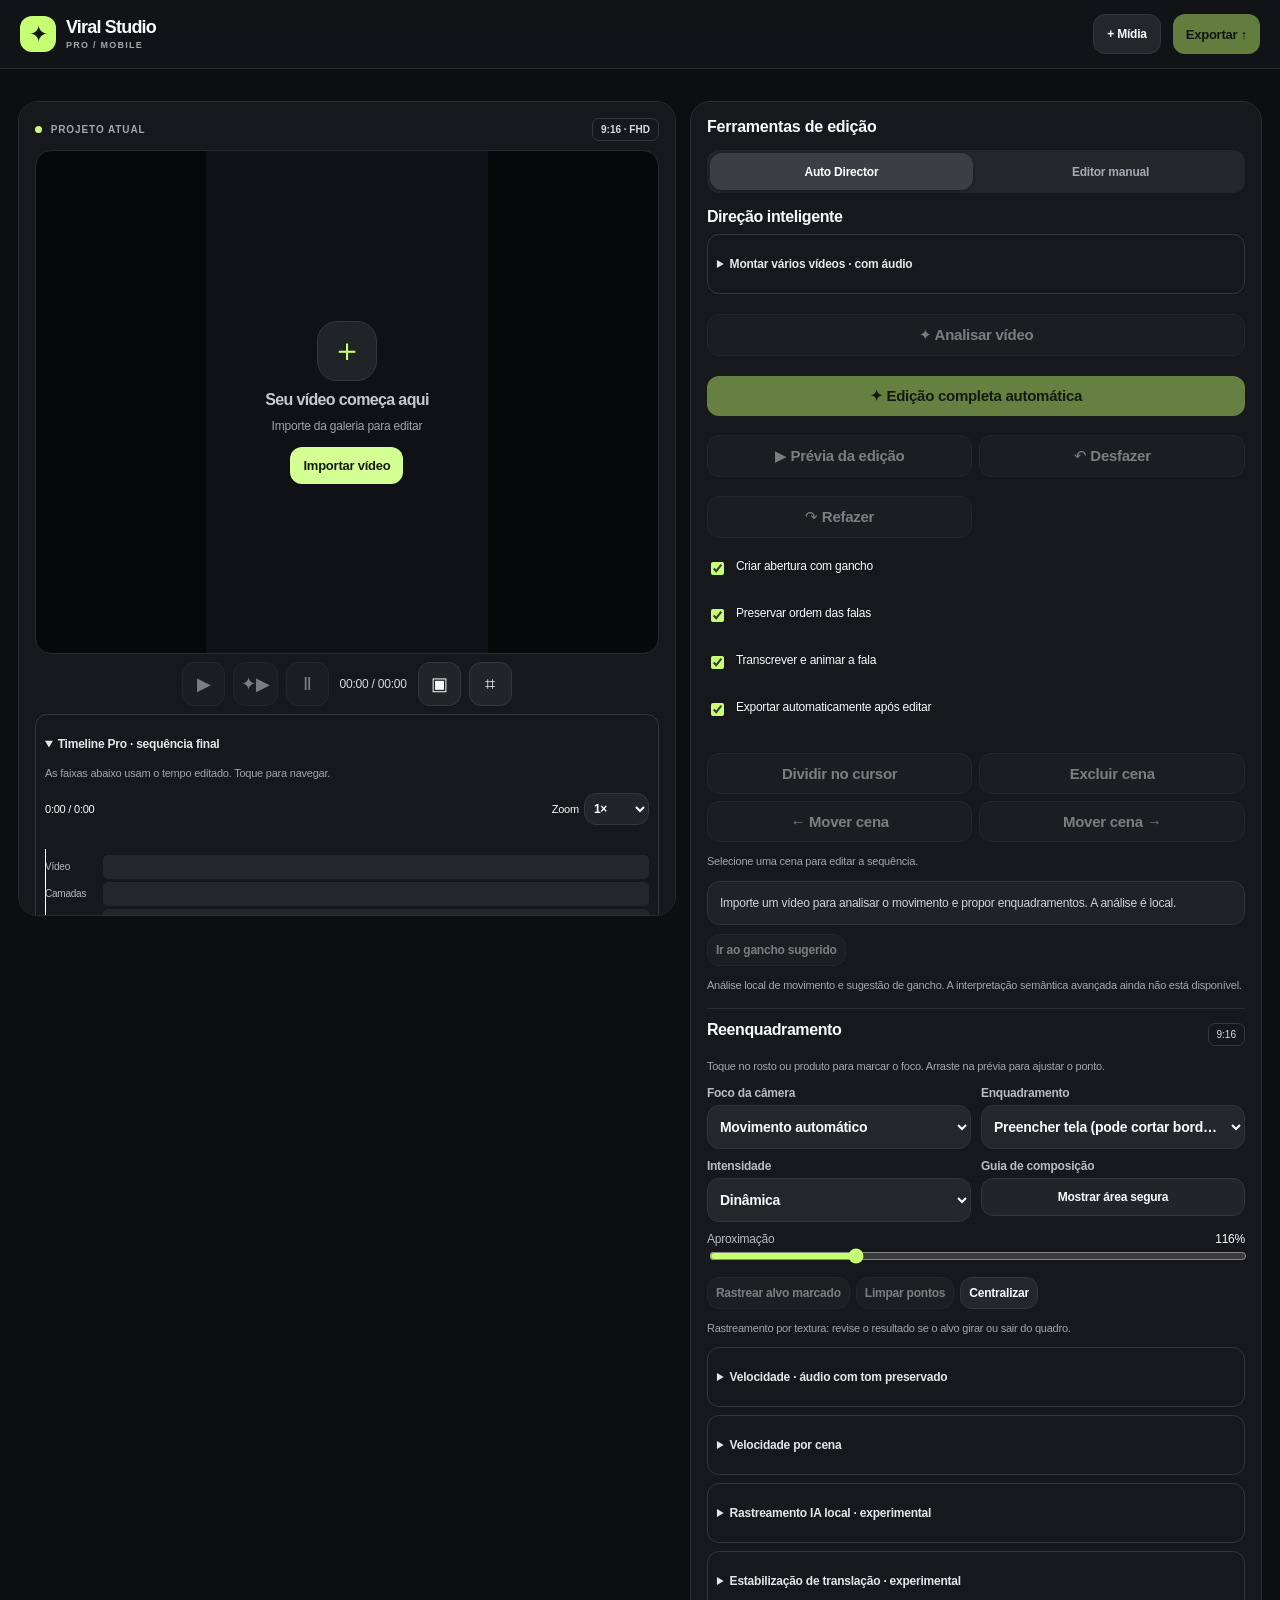
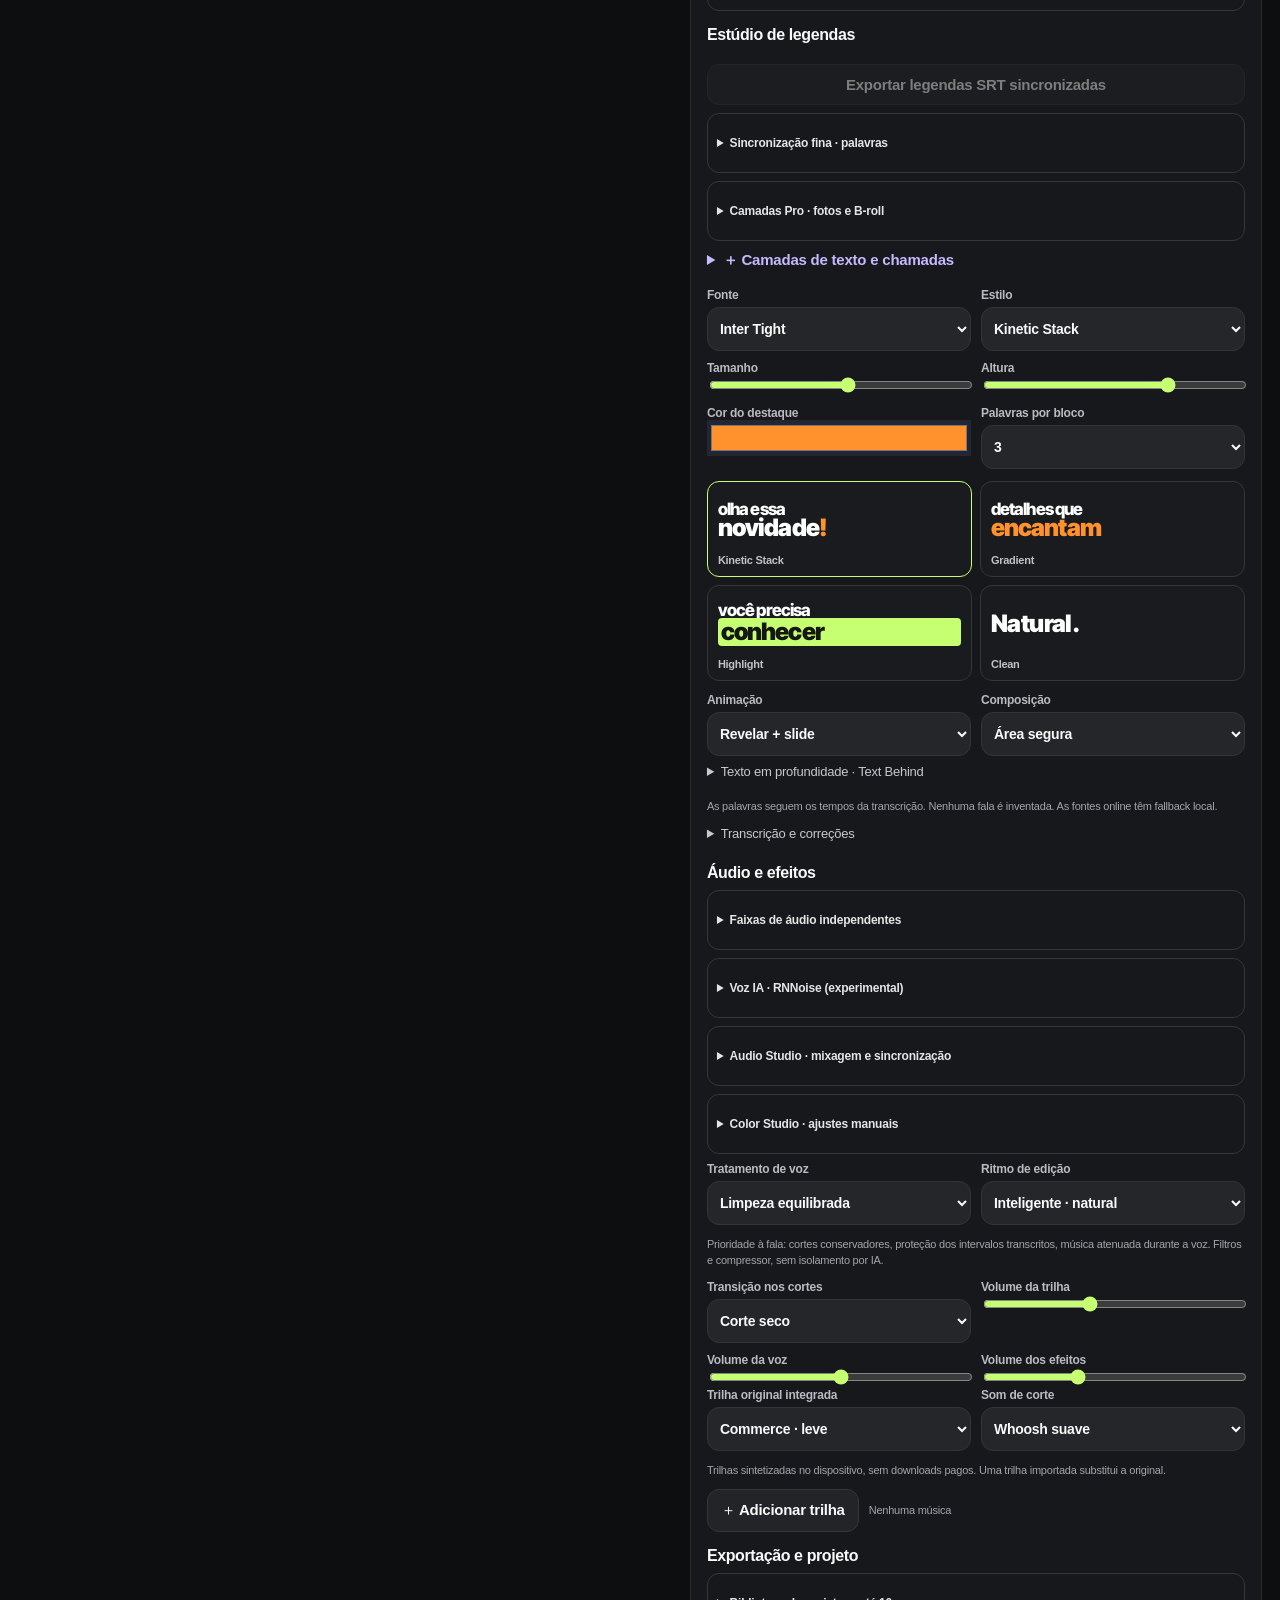
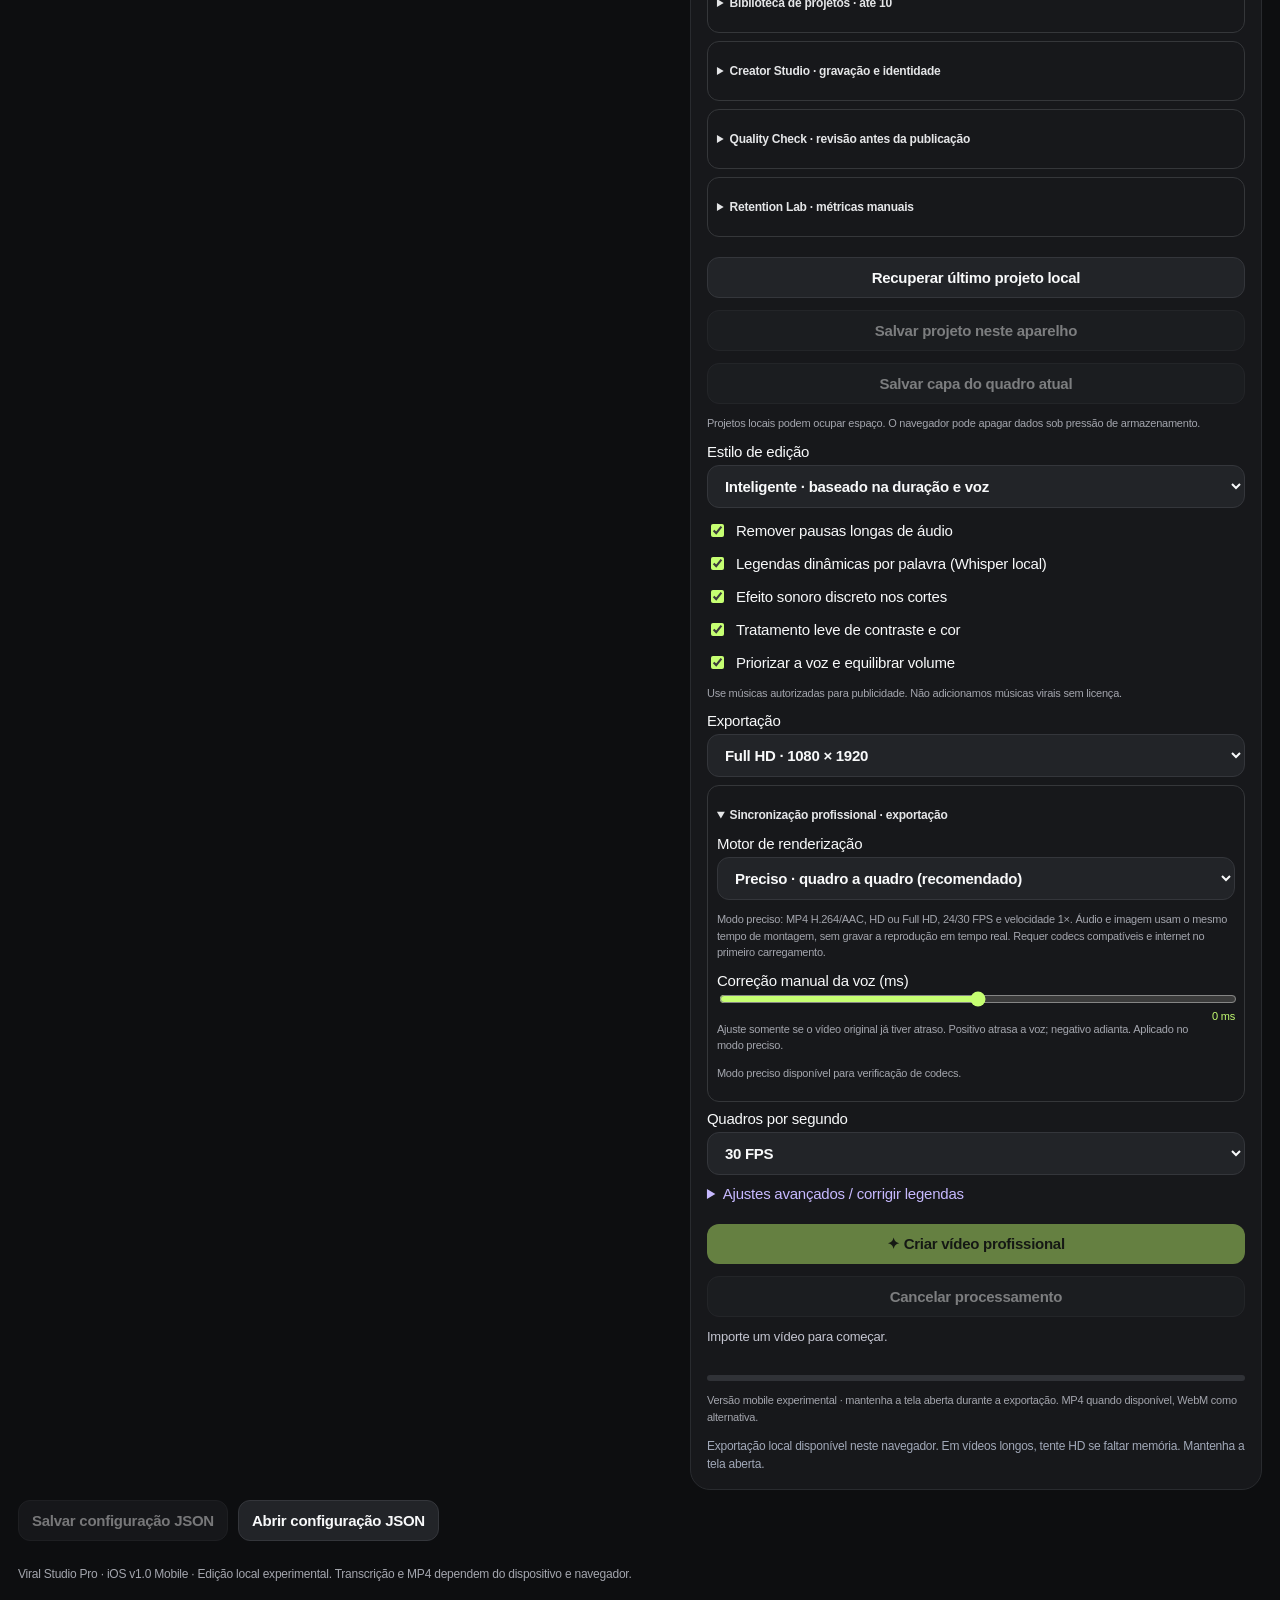
==== index.html @ 86077413 "v1.0 Mobile Experience: compact fixed workspace, timeline toolbar, contextual sheets and project nav" ====
<!DOCTYPE html>

<html lang="pt-BR"><head><meta charset="utf-8"/><meta content="width=device-width, initial-scale=1, viewport-fit=cover" name="viewport"/><meta content="#101113" name="theme-color"/><title>Viral Studio Pro · iOS Studio</title><style>
@import url('https://fonts.googleapis.com/css2?family=Montserrat:wght@700;800;900&family=Anton&family=Poppins:wght@700;800&family=Inter+Tight:wght@700;800;900&family=Manrope:wght@700;800&display=swap');

:root{color-scheme:dark;--bg:#101117;--panel:#191b24;--line:#30323e;--muted:#a3a6b6;--accent:#b6a1ff;--white:#f4f4fa}*{box-sizing:border-box}body{margin:0;font:15px system-ui,-apple-system,BlinkMacSystemFont,sans-serif;background:var(--bg);color:var(--white)}header{padding:19px 5%;border-bottom:1px solid var(--line);display:flex;justify-content:space-between;align-items:center;gap:12px}header strong{letter-spacing:.08em;font-size:17px}header small,.muted{color:var(--muted)}.wrap{max-width:1200px;margin:auto;padding:30px 20px 60px}h1{font-size:clamp(28px,4vw,42px);margin:0 0 6px;letter-spacing:-.04em}p{line-height:1.5}h2{font-size:16px;margin:0 0 14px}h3{font-size:13px;color:var(--muted);margin:18px 0 8px}main{display:grid;grid-template-columns:minmax(0,1.15fr) minmax(0,1fr);gap:20px;margin-top:25px}.panel{border:1px solid var(--line);border-radius:18px;background:var(--panel);padding:20px;min-width:0}.preview{background:#0b0b10;min-height:280px;border-radius:12px;display:grid;place-items:center;overflow:hidden;position:relative}canvas{height:min(57vh,520px);max-width:100%;object-fit:contain;display:block;background:#101117}#empty{position:absolute;text-align:center;pointer-events:none;color:#a3a6b6}#empty b{display:block;font-size:32px;color:var(--accent)}.row{display:flex;gap:10px;align-items:center;flex-wrap:wrap;margin:10px 0}.row>*{min-width:0}button,.filebtn,select,textarea{font:inherit;border:1px solid var(--line);background:#232632;color:var(--white);border-radius:10px;padding:11px 13px}button,.filebtn{cursor:pointer;font-weight:650;text-align:center}button:disabled{opacity:.45;cursor:not-allowed}.primary{background:#b6a1ff;color:#17102e;border:0;flex:1;font-weight:800}.wide{width:100%;margin-top:12px}input[type=file]{display:none}label{display:block}select{width:100%;margin-top:5px}textarea{width:100%;min-height:95px;resize:vertical}label.check{display:flex;align-items:flex-start;gap:9px;line-height:1.4;margin:12px 0}input[type=checkbox]{accent-color:var(--accent);margin-top:4px}.note{font-size:12px;color:var(--muted);line-height:1.5}.pill{font-size:11px;border:1px solid #45524c;color:#a5d8b5;padding:6px 10px;border-radius:30px;white-space:nowrap}.progress{height:6px;background:#30323e;border-radius:9px;overflow:hidden}#bar{height:100%;width:0%;background:var(--accent);transition:width .2s}.status{min-height:38px;line-height:1.5;font-size:13px;color:#c4c5d0;overflow-wrap:anywhere}#timeline{display:flex;height:20px;background:#292b34;gap:1px;border-radius:5px;overflow:hidden}#timeline i{background:#ae9afa;display:block}#timeline i.cut{background:#424550}.stats{font-size:12px;color:var(--muted);display:flex;justify-content:space-between;gap:8px}.result{margin-top:18px;padding:15px;border:1px solid var(--line);border-radius:12px}a{color:#c5b5ff}video#out{width:100%;max-height:400px;background:#0b0b10;margin:12px 0;border-radius:10px}#source{position:fixed;width:2px;height:2px;opacity:.001;pointer-events:none;left:0;bottom:0}#music{display:none}.tag{font-size:12px;letter-spacing:.1em;color:var(--accent);font-weight:700}details summary{cursor:pointer;color:#c7b9ff;margin:10px 0}footer{margin-top:24px;color:var(--muted);font-size:12px;line-height:1.5}@media(max-width:760px){main{grid-template-columns:1fr}.wrap{padding:20px 12px 40px}.panel{padding:15px}canvas{height:min(54vh,430px)}header{padding:15px}header small{display:none}}

:root{--bg:#0b0d12;--panel:#151821;--line:#292e3b;--accent:#b5a3ff;--muted:#a1a8b8}header{position:sticky;top:0;z-index:5;background:#10131c}.wrap{max-width:1450px;padding-top:21px}main{grid-template-columns:minmax(0,1.35fr) minmax(0,1fr);gap:14px;margin-top:16px}.panel{padding:16px;border-radius:14px}.preview{min-height:340px}.preview canvas{cursor:crosshair}#seek{width:100%;accent-color:var(--accent)}input[type=range]{accent-color:var(--accent);width:100%}.tools{display:grid;grid-template-columns:repeat(2,minmax(0,1fr));gap:10px}.tools label{font-size:12px;color:var(--muted)}.tools select{font-size:13px;padding:8px}.track{height:25px;background:#252a36;border-radius:5px;position:relative;overflow:hidden;margin:4px 0}.track span{position:absolute;height:100%;background:#8e79d8;border:1px solid #b4a3f4;border-radius:4px;min-width:2px;overflow:hidden;font-size:10px;padding:3px;color:#10101a;white-space:nowrap}.track.caption span{background:#dcb970;border-color:#efcb86}.track.camera span{background:#65b8ad;border-color:#8bd0c4}.tlabel{font-size:11px;color:var(--muted);margin-top:8px}.actions{display:flex;gap:6px;flex-wrap:wrap}.actions button{font-size:12px;padding:8px}#timeline{cursor:pointer}#plan{white-space:pre-line;background:#10131b;border:1px solid var(--line);padding:12px;border-radius:9px;line-height:1.55;font-size:12px;color:#c7ccda}.num{font-variant-numeric:tabular-nums}.tag{font-size:11px}#shotList{display:flex;gap:6px;flex-wrap:wrap;margin:8px 0}#shotList button{padding:6px;font-size:11px}.section{border-top:1px solid var(--line);margin-top:15px;padding-top:12px}.section h3{margin:0 0 8px;color:#e0e1ed}.subtle{background:#1e2330}.preview #empty b{font-size:40px}.preview #empty{font-size:15px}.switcher{display:flex;gap:6px}.switcher button{flex:1;font-size:12px;padding:8px}.switcher button.active{background:#332a52;border-color:#8d78d8;color:#e5dcff}.control{display:flex;justify-content:space-between;font-size:12px;color:var(--muted);margin-top:8px}#time{color:#ddd;font-variant-numeric:tabular-nums}@media(max-width:760px){main{grid-template-columns:1fr}.preview{min-height:250px}.panel{padding:12px}.tools{grid-template-columns:1fr 1fr}}

.mobile-nav,.mobile-bottom{display:none}.device-note{font-size:12px;line-height:1.5;color:#a1a8b8;margin-top:12px}button[hidden]{display:none!important}
@media(max-width:760px){body{padding-bottom:calc(124px + env(safe-area-inset-bottom));overflow-x:hidden}header{padding:calc(10px + env(safe-area-inset-top)) 14px 10px;position:relative}header strong{font-size:14px}.pill{font-size:10px;padding:5px 7px}.wrap{padding:14px 12px 24px}h1{font-size:24px}.wrap>p{font-size:13px;margin:5px 0 10px}main{gap:10px;margin-top:10px}.panel{padding:12px;border-radius:16px}.preview{min-height:0;height:clamp(240px,42svh,430px)}.preview canvas{height:100%;width:auto;max-width:100%;object-fit:contain}.preview #empty{font-size:13px}#previewPanel h2{font-size:13px;margin-bottom:8px}.row{gap:6px;margin:8px 0}button,.filebtn{min-height:44px;padding:10px 12px;font-size:13px}select,textarea{font-size:16px!important;min-height:44px}input[type=range]{height:32px;touch-action:pan-y}.actions button{min-height:44px;font-size:11px;flex:1}.mobile-nav{display:grid;grid-template-columns:repeat(5,minmax(0,1fr));gap:4px;background:#151821;padding:5px;border-radius:13px;border:1px solid var(--line);position:sticky;top:0;z-index:4}.mobile-nav button{display:flex;align-items:center;justify-content:center;flex-direction:column;gap:4px;min-height:53px;padding:5px 1px;border:0;background:transparent;color:#a3a6b6;font-size:19px}.mobile-nav span{font-size:10px;font-weight:650}.mobile-nav .selected{background:#332a52;color:#e6dcff}.mobile-ready #toolsPanel .section:not(.mobile-active){display:none}.mobile-ready #toolsPanel[data-current]:not([data-current="settings"])>.section~label,.mobile-ready #toolsPanel[data-current]:not([data-current="settings"])>.section~details,.mobile-ready #toolsPanel[data-current]:not([data-current="settings"])>.section~.row,.mobile-ready #toolsPanel[data-current]:not([data-current="settings"])>.section~p.note{display:none}.mobile-ready #toolsPanel[data-current="cuts"]{display:none}#toolsPanel>h2{display:none}#toolsPanel .switcher{margin-bottom:8px}#toolsPanel .section{margin-top:8px;padding-top:8px}.mobile-bottom{display:block;position:fixed;bottom:0;left:0;right:0;z-index:10;padding:10px 12px calc(10px + env(safe-area-inset-bottom));background:#10131cf5;border-top:1px solid var(--line);backdrop-filter:blur(12px)}.mobile-buttons{display:flex;gap:8px}.mobile-buttons button{min-height:48px}.mobile-buttons .primary{font-size:15px}#mobileStatus{font-size:12px;color:#c7ccda;margin-bottom:7px;max-height:48px;overflow:auto}#mobileBar{height:100%;background:var(--accent);width:0%}.mobile-bottom .progress{margin-top:7px}#toolsPanel>#export,#toolsPanel>#cancel{display:none}#previewPanel #fileinfo{overflow-wrap:anywhere}#timeline,.track{height:25px}#previewPanel>.actions{display:none}.mobile-ready.cuts-visible #previewPanel>.actions{display:flex}#marks{display:none}.cuts-visible #marks{display:block}.tools{gap:10px}#result{scroll-margin-top:12px}footer{margin-top:14px}.status{min-height:0}}

:root{--bg:#0d0e10;--panel:#17181b;--line:#2b2d31;--muted:#a3a5ad;--accent:#c6ff72;--white:#f8f9fa;color-scheme:dark}body{font-family:-apple-system,BlinkMacSystemFont,"SF Pro Text","Helvetica Neue",Arial,sans-serif;background:var(--bg);letter-spacing:-.015em}header{background:#141517eF;backdrop-filter:blur(20px);border-color:var(--line);position:sticky;top:0;padding:14px 20px;z-index:15}.wordmark{display:flex;align-items:center;gap:10px;margin-right:auto}.brandmark{background:var(--accent);color:#131713;border-radius:12px;width:36px;height:36px;display:grid;place-items:center;font-size:23px}.wordmark strong{display:block;font-size:18px;letter-spacing:-.045em;line-height:1.05}.wordmark small{display:block;font-size:9px;letter-spacing:.14em;font-weight:700;margin-top:4px;color:#a4a6a9}button,.filebtn,select,textarea{background:#222428;border-color:#34363b;border-radius:12px;font-weight:550;letter-spacing:-.018em}button:active,.filebtn:active{transform:scale(.97)}button:focus-visible,select:focus-visible{outline:2px solid var(--accent);outline-offset:2px}.primary{background:var(--accent);color:#151a0e;border:0;font-weight:750}.wrap{padding:16px 18px 30px;max-width:1450px}.panel{background:#17181b;border-radius:20px;border-color:#292b2f;padding:16px}.preview{background:#070809;border:1px solid #27292d;border-radius:16px;min-height:0;height:min(60vh,610px)}.preview canvas{height:100%;width:auto;max-width:100%;object-fit:contain;cursor:default}.previewtop{display:flex;align-items:center;justify-content:space-between;font-size:10px;font-weight:700;color:#a4a6ab;letter-spacing:.09em;margin:0 0 9px}.live-dot{display:inline-block;width:7px;height:7px;background:var(--accent);border-radius:50%;margin-right:5px}.format-pill,.micro{border:1px solid #37393e;padding:5px 8px;border-radius:7px;font-size:10px;color:#d9dadd;letter-spacing:0}.transport{display:flex;align-items:center;justify-content:center;gap:8px;margin:8px 0}.transport button{min-width:43px;min-height:44px;padding:7px;font-size:18px}.transport #time{font-size:12px;color:#dadce0;margin:auto 3px;font-variant-numeric:tabular-nums}.desktop-import{display:none}.timeline-head{display:flex;justify-content:space-between;align-items:center;font-size:12px;margin-top:8px}.timeline-head span{font-size:10px;color:var(--muted)}#seek{margin:0;height:26px;accent-color:var(--accent)}#timeline{height:35px;background:#2b2c30;border:1px solid #414548;border-radius:8px;gap:2px}#timeline i{background:repeating-linear-gradient(90deg,#58754b 0,#58754b 18px,#68855a 18px,#68855a 19px);border-radius:4px}#timeline i.cut{background:#353638}.stats{margin:5px 0;font-size:10px}.timeline-layers{margin-top:9px}.timeline-layers summary,.transcript summary{font-size:12px;color:#c6c8cd;margin:8px 0}.track{background:#272a2d;height:24px}.track.caption span{background:#ebc17c}.track.camera span{background:#8db9b1}.sourceinfo{font-size:10px;white-space:nowrap;overflow:hidden;text-overflow:ellipsis;margin-top:5px}.section{border:0;padding-top:0;margin-top:12px}.section h3{font-size:16px;font-weight:700;color:var(--white);letter-spacing:-.025em}.section-title{display:flex;justify-content:space-between;align-items:center}.tools label{color:#b9bbc2;font-size:12px;font-weight:550}.tools select{font-size:14px;background:#24262a;border-color:#323438;min-height:44px}.tools input[type=range],.zoom-label input{accent-color:var(--accent)}.switcher{background:#24262a;border-radius:12px;padding:3px}.switcher button{border:0;background:transparent;color:#a8aab2;min-height:37px}.switcher button.active{background:#3b3e42;color:#fff;box-shadow:0 1px 4px #0005}.note,.muted{color:#a3a5ad}.note{font-size:11px}#plan{background:#202225;border-color:#303236;color:#d1d3d7;border-radius:12px;font-size:12px;margin:9px 0}.actions button{background:#24262a;font-size:12px}.preview #empty{pointer-events:auto;display:flex;flex-direction:column;align-items:center;gap:10px;color:#c7c9cd;width:85%}.preview #empty[hidden]{display:none}.empty-icon{display:grid;place-items:center;width:60px;height:60px;background:#212426;border:1px solid #34373a;border-radius:20px;color:var(--accent);font-size:32px}.preview #empty strong{font-size:16px;letter-spacing:-.04em}.preview #empty small{font-size:12px;color:#a0a3a9}.preview #empty button{background:#d3ff93;color:#171a12;border:0;margin-top:4px;font-size:13px}#safeGuide{position:absolute;inset:8% 13% 23% 8%;border:1px dashed #d3ff93aa;border-radius:7px;pointer-events:none}#safeGuide span{position:absolute;left:5px;top:4px;color:#d3ff93;font-size:9px;text-shadow:0 1px 2px #000}#focusGuide{position:absolute;width:36px;height:36px;border:1.5px solid var(--accent);border-radius:9px;transform:translate(-50%,-50%);pointer-events:none;box-shadow:0 0 0 1px #0006}.zoom-label{display:block;margin:10px 0;font-size:12px;color:#b9bbc2}.zoom-label output{float:right;color:var(--white);font-variant-numeric:tabular-nums}.reframe-tools button{display:block;width:100%;font-size:12px;margin-top:5px}.panel-heading{display:none}.sr-only{position:absolute;width:1px;height:1px;overflow:hidden;clip-path:inset(50%)}.frame-active .preview canvas{touch-action:none;cursor:crosshair}.transcript textarea{margin:8px 0}.progress{background:#303237}#mobileBar,#bar{background:var(--accent)}.result{border-color:#424548}.mobile-bottom .primary{background:var(--accent);color:#151a0e}.mobile-nav svg{width:22px;height:22px}.mobile-nav button{color:#92949b}.mobile-nav .selected{color:var(--accent);background:#242923}.mobile-bottom .mobile-buttons{gap:6px}#mobileExport{display:block;flex:0 0 auto;font-size:13px;padding:10px 13px}#mobileImport{font-size:12px;background:#24262a}#quickCreate{min-height:40px}.preview #empty b{display:none}a{color:var(--accent)}
@media(max-width:760px){body{padding-bottom:calc(139px + env(safe-area-inset-bottom));overflow-x:hidden}header{padding:calc(9px + env(safe-area-inset-top)) 12px 9px;gap:7px;position:sticky}.brandmark{width:31px;height:31px;border-radius:10px;font-size:19px}.wordmark{gap:7px}.wordmark strong{font-size:16px}.wordmark small{font-size:8px;display:block}.wrap{padding:9px 10px 16px}main{display:flex;flex-direction:column;gap:8px;margin:0}.panel{padding:10px;border-radius:15px}.preview{height:clamp(210px,36dvh,420px);border-radius:11px}.previewtop{margin-bottom:6px}.transport{gap:6px;margin:4px 0}.transport button{min-height:44px;min-width:44px;border:none;background:transparent;font-size:18px}.transport #time{margin:auto 4px;font-size:12px}.timeline-head{margin-top:3px}.timeline-layers{margin-top:5px}.timeline-layers summary{margin:5px 0}#timeline{height:29px}#seek{height:24px}.sourceinfo{margin-top:2px}.panel-heading{display:none}#toolsPanel{padding:12px}#toolsPanel .section{padding-top:0;margin-top:5px;border:0}#toolsPanel[data-current]:not([data-current="director"])>.modes{display:none}#toolsPanel #director .wide{margin:4px 0}#toolsPanel .tools{gap:9px}.mobile-bottom{padding:6px 9px calc(5px + env(safe-area-inset-bottom));background:#151618f5;border-top:1px solid #353639;backdrop-filter:blur(24px);z-index:20}.mobile-bottom #mobileStatus{font-size:10px;line-height:1.3;margin-bottom:5px;max-height:28px}.mobile-bottom .progress{height:3px;margin:5px 0}.mobile-nav{display:grid;grid-template-columns:repeat(6,minmax(0,1fr));position:static;gap:2px;background:transparent;border:0;padding:1px}.mobile-nav button{min-height:49px;border-radius:10px;gap:3px;padding:5px 0}.mobile-nav span{font-size:9px;letter-spacing:-.03em;white-space:nowrap}.mobile-nav .selected{background:#252b21;color:var(--accent)}.mobile-nav svg{width:21px;height:21px}.mobile-bottom .mobile-buttons button{min-height:37px;font-size:13px;padding:7px}.mobile-bottom .primary{font-size:13px}.row{gap:6px}.mobile-ready #toolsPanel[data-current="cuts"]{display:none}.mobile-ready #toolsPanel[data-current="reframe"] .section~label{display:none}#toolsPanel .section .zoom-label{display:block!important}#toolsPanel>.row .status{display:none}#toolsPanel>.progress{display:none}footer{font-size:10px}.wrap>.row{margin-top:10px}.wrap>.row button,.wrap>.row .filebtn{font-size:11px;min-height:40px}#previewPanel>.actions button{flex:1 1 40%}.cuts-visible #marks{display:block}.frame-active #focusGuide:not([hidden]){display:block}#deviceNote{font-size:10px}.preview #empty strong{font-size:15px}}
@media(min-width:761px){.mobile-bottom{display:none}.panel-heading{display:none}.section#reframe{border-top:1px solid var(--line);padding-top:12px}#toolsPanel .section{margin-top:15px}#mobileImport,#mobileExport{min-height:40px}#toolsPanel>#export{display:block}.preview #empty{width:auto}}

.preview{display:flex;align-items:center;justify-content:center}.preview canvas{position:absolute;top:0;left:50%;transform:translateX(-50%);height:100%;width:auto;max-width:none;aspect-ratio:9/16;object-fit:contain}.preview #empty{z-index:2}.preview #safeGuide{z-index:3}.preview #focusGuide{z-index:4}#safeGuide{inset:auto}#guideBtn[aria-pressed=true]{color:var(--accent)}.format-pill{font-variant-numeric:tabular-nums}.mobile-nav span{font-size:10px} @media(max-width:360px){.mobile-nav span{font-size:9px}.wordmark strong{font-size:14px}#mobileImport,#mobileExport{font-size:11px;padding:8px}}
#timelineShell{position:relative;border-radius:8px;overflow:hidden;border:1px solid #424548;height:42px;background:#25272a}#thumbStrip{display:flex;position:absolute;inset:0;gap:1px;pointer-events:none}#thumbStrip img{width:12.5%;height:100%;object-fit:cover;min-width:0;opacity:.85}#timeline{position:absolute;inset:0;height:100%;border:0;background:transparent;gap:1px}#timeline i{background:#a5e96b25;border:1px solid #a5e96b66;border-radius:4px}#timeline i.cut{background:#101114dc;border-color:#525459}#timelineHead{position:absolute;left:0;top:0;bottom:0;width:2px;background:#eaffd2;box-shadow:0 0 4px #000;pointer-events:none}#timelineHead::before{content:'';position:absolute;top:0;left:-3px;width:8px;height:5px;border-radius:2px;background:#eaffd2}#timelineShell:has(#thumbStrip:empty) #timeline i:not(.cut){background:repeating-linear-gradient(90deg,#58754b 0,#58754b 18px,#68855a 18px,#68855a 19px)}
.motion-grid{display:grid;grid-template-columns:repeat(2,minmax(0,1fr));gap:8px;margin:12px 0}.motion-choice{display:flex;flex-direction:column;gap:5px;align-items:stretch;padding:10px;background:#1a1b1e;border:1px solid #35363a;border-radius:12px;text-align:left;min-width:0}.motion-choice.selected{border-color:#c6ff72}.motion-choice b{font-size:11px;color:#c0c2c7}.type-sample{display:flex;flex-direction:column;justify-content:center;min-height:57px;line-height:.92;letter-spacing:-.06em;color:#fff;font-family:'Inter Tight',-apple-system,Arial,sans-serif}.type-sample small{font-size:17px;font-weight:800}.type-sample strong{font-size:24px;font-weight:900;white-space:nowrap;overflow:hidden;text-overflow:ellipsis}.type-sample strong span,.type-sample.grad strong{color:#ff922d}.type-sample .sample-box{background:#c6ff72;color:#151713;padding:3px;border-radius:4px}.type-sample.clean{letter-spacing:-.04em}.transcript input:not([type=range]){max-width:100%;width:100%;padding:9px;color:inherit;background:#242529;border:1px solid #393a3f;border-radius:8px}.transcript .tools{margin:8px 0}#depthStatus{overflow-wrap:anywhere}.transcript summary{font-size:13px}.motion-choice:active{transform:scale(.98)}
</style><meta content="yes" name="apple-mobile-web-app-capable"/><meta content="black-translucent" name="apple-mobile-web-app-status-bar-style"/><meta content="Viral Studio" name="apple-mobile-web-app-title"/><link href="manifest.webmanifest" rel="manifest"/><link href="icon-192.png" rel="apple-touch-icon"/><style>
.auto-actions{display:grid;grid-template-columns:1fr 1fr;gap:7px;margin:8px 0}.auto-actions #autoAll{grid-column:1/-1}.auto-options{display:grid;gap:3px}.auto-options .check{font-size:12px}.sequence6{display:flex;gap:6px;overflow-x:auto;padding:7px 0;scrollbar-width:thin}.sequence6 button{flex:none;min-width:76px;text-align:left;padding:7px 9px;font-size:11px;line-height:1.35}.sequence6 button.hook{background:#c6ff72;color:#111}.v6-layer{margin:8px 0}.v6-layer input:not([type=checkbox]){width:100%;min-width:0;padding:8px;background:#24252a;border:1px solid #42444d;border-radius:8px;color:#fff}.v6-layer summary{font-weight:700;cursor:pointer}.layerRow6{display:flex;gap:6px;align-items:center;margin-top:5px}.layerRow6 span{flex:1;overflow-wrap:anywhere;font-size:12px}.auto-actions button:disabled{opacity:.45}#plan{white-space:pre-line;font-size:12px;line-height:1.5}#saveNote6{overflow-wrap:anywhere}@media(max-width:760px){.auto-actions button{min-height:40px}.auto-options{margin-bottom:8px}.sequence6 button{min-height:44px}.mobile-nav{padding-bottom:max(8px,env(safe-area-inset-bottom))}#toolsPanel{scroll-margin-bottom:125px}}
</style><style id="responsive-v061">/* v0.6.1 — responsive iOS workspace; editing engine unchanged */
:root{--dock-size:132px;--header-size:60px;--preview-h:clamp(240px,43dvh,520px)}
*{min-width:0}html{scroll-padding-top:var(--header-size);scroll-padding-bottom:calc(var(--dock-size) + 12px)}body{overflow-x:hidden}button,input,textarea,select{max-width:100%}input:not([type=file]):not([type=checkbox]):not([type=radio]),select,textarea{box-sizing:border-box} [hidden]{display:none!important}
.preview{height:var(--preview-h);min-height:0;isolation:isolate;display:grid;place-items:center}.preview canvas{position:relative;inset:auto;transform:none;display:block;aspect-ratio:9/16;width:min(100%,calc((var(--preview-h) - 2px) * .5625));height:auto;max-width:100%;max-height:100%;object-fit:contain}.preview #empty{position:absolute;inset:auto;width:min(90%,280px);text-align:center}.previewtop,.timeline-head{gap:8px}.format-pill{white-space:nowrap}.transport{flex-wrap:nowrap}.transport #time{white-space:nowrap}.timeline-layers summary{overflow-wrap:anywhere}.sequence6{overscroll-behavior-x:contain;max-width:100%}.motion-grid,.tools,.auto-actions{grid-template-columns:repeat(2,minmax(0,1fr))}.motion-choice{overflow:hidden}.type-sample strong{font-size:clamp(16px,5.5vw,24px)}.tools label{overflow-wrap:anywhere}.tools select{width:100%;text-overflow:ellipsis}.row>*{max-width:100%}.result{scroll-margin-top:8px}
@media(max-width:760px){
:root{--preview-h:clamp(230px,44dvh,480px)}
body{padding-bottom:calc(var(--dock-size) + 12px);font-size:15px;line-height:1.38}header{padding:calc(7px + env(safe-area-inset-top)) max(10px,env(safe-area-inset-right)) 7px max(10px,env(safe-area-inset-left));gap:6px}.wordmark{flex:1;gap:7px}.wordmark strong{font-size:clamp(14px,4.4vw,19px);white-space:nowrap;letter-spacing:-.045em}.wordmark small{font-size:8px;line-height:1.1}.brandmark{flex:0 0 32px;width:32px;height:32px}.wordmark>div{overflow:hidden}#mobileImport,#mobileExport{flex:none;min-height:44px;font-size:12px;padding:8px 10px;white-space:nowrap}
.wrap{padding:8px max(8px,env(safe-area-inset-right)) 12px max(8px,env(safe-area-inset-left))}.panel{padding:10px;border-radius:15px}main{gap:8px}.previewtop{margin-bottom:7px;font-size:10px}.preview{border-radius:10px;background:#070809}.transport{margin:3px 0;gap:3px}.transport button{min-width:44px;min-height:44px;padding:5px;flex:0 0 44px}.transport #time{font-size:11px;margin:0 auto;text-align:center;flex:1}.timeline-head{font-size:12px;margin:2px 0}.timeline-head span{font-size:10px}#seek{height:24px}#timelineShell{height:46px}.stats{font-size:11px;margin:5px 0}.sourceinfo{font-size:10px}.timeline-layers summary{margin:6px 0}.track{height:27px}.section h3{font-size:17px;line-height:1.25;margin:4px 0 10px}.tools label,.zoom-label{font-size:12px}.tools select,.tools input:not([type=range]):not([type=checkbox]),textarea,.transcript input:not([type=range]){font-size:16px!important;min-height:44px}.tools{gap:10px}.motion-grid{gap:7px}.motion-choice{padding:8px}.type-sample{min-height:54px}.type-sample small{font-size:clamp(13px,4vw,17px)}.type-sample strong{font-size:clamp(18px,5.5vw,24px)}.auto-actions button,.actions button,.sequence6 button{min-height:44px}.auto-actions .wide{margin-top:0}.note{font-size:12px;line-height:1.45}#toolsPanel{scroll-margin:8px 0;padding:11px}#plan{font-size:12px}#toolsPanel .switcher button{min-height:44px}
.mobile-bottom{padding:6px max(8px,env(safe-area-inset-right)) calc(6px + env(safe-area-inset-bottom)) max(8px,env(safe-area-inset-left));background:#151618f7;-webkit-backdrop-filter:blur(20px);backdrop-filter:blur(20px)}.mobile-bottom #mobileStatus{font-size:11px;line-height:1.3;max-height:28px;margin-bottom:4px}.mobile-bottom .mobile-buttons button{min-height:44px;font-size:14px}.mobile-bottom .progress{height:3px;margin:4px 0}.mobile-nav{grid-template-columns:repeat(6,minmax(0,1fr));gap:1px;padding:0}.mobile-nav button{min-height:48px;padding:4px 1px;gap:3px}.mobile-nav svg{width:20px;height:20px}.mobile-nav span{font-size:clamp(8px,2.5vw,11px);letter-spacing:-.025em;white-space:nowrap;max-width:100%;overflow:hidden;text-overflow:ellipsis}.wrap>.row{gap:6px}.wrap>.row button,.wrap>.row .filebtn{flex:1 1 130px;white-space:normal;min-height:44px}footer{font-size:11px;overflow-wrap:anywhere}
}
@media(max-width:360px){.wordmark strong{font-size:14px}.brandmark{flex-basis:28px;width:28px;height:28px}#mobileImport,#mobileExport{font-size:11px;padding:7px 8px}.transport button{min-width:40px;flex-basis:40px}.transport #time{font-size:10px}.mobile-nav span{font-size:8px}}
@media(max-width:760px) and (max-height:640px){:root{--preview-h:clamp(175px,37dvh,300px)}}
@media(min-width:761px){:root{--preview-h:clamp(190px,56dvh,650px)}body{padding-bottom:0}.wrap{max-width:1280px}main{align-items:start;grid-template-columns:minmax(0,1.15fr) minmax(0,1fr)}#previewPanel{position:sticky;top:calc(var(--header-size) + 8px);max-height:calc(100dvh - var(--header-size) - 16px);overflow:auto;scrollbar-width:thin}}
@media(prefers-reduced-motion:reduce){*{scroll-behavior:auto!important}button{transition:none!important}}
</style><style id="pro07-css">.pro07{border:1px solid #35373a;border-radius:12px;padding:9px;margin:8px 0;min-width:0}.pro07>summary{cursor:pointer;color:#e4e5e7;font-weight:650;font-size:12px;padding:3px 0}.pro07 .tools{margin:8px 0}.pro07 input[type=number]{width:100%;min-width:0;background:#222428;border:1px solid #383a3e;border-radius:8px;color:white;padding:7px;font-size:16px}.pro-head{display:flex;align-items:center;justify-content:space-between;gap:8px;font-size:11px}.pro-head label{display:flex;align-items:center;gap:5px}.pro-head select{width:65px;margin:0;padding:5px;min-height:32px;font-size:12px!important}#proScroll{overflow-x:auto;max-width:100%;overscroll-behavior-x:contain;margin-top:8px}#proLanes{position:relative;min-width:100%;padding:2px 0}.pro-track{display:grid;grid-template-columns:54px minmax(0,1fr);gap:4px;align-items:center;margin:3px 0}.pro-track small{font-size:10px;color:#b9bbc0}.pro-strip{height:24px;background:#24262a;border-radius:5px;position:relative;overflow:hidden}.pro-strip button{position:absolute;top:2px;height:20px;min-height:0!important;padding:1px 3px!important;overflow:hidden;text-overflow:ellipsis;white-space:nowrap;font-size:10px!important;color:#eaffde;background:#34543d;border:1px solid #63836a;border-radius:4px;text-align:left}.pro-strip button.selected{outline:1px solid white}.pro-strip .pro-mark{position:absolute;top:3px;height:18px;min-width:2px;border-radius:3px;background:#ad813f;overflow:hidden;color:#111;font-size:8px;padding:2px;white-space:nowrap;pointer-events:none}.pro-strip#proOverlays .pro-mark{background:#9271c6;color:white}.pro-strip#proTexts .pro-mark{background:#d0a36b}.pro-ruler{height:17px;margin-left:58px;position:relative;font-size:9px;color:#a5a7ae}.pro-ruler span{position:absolute;white-space:nowrap}#proWave{width:100%;height:24px;position:static;max-width:100%;transform:none;object-fit:fill;background:transparent;aspect-ratio:auto}#proCursor{position:absolute;top:16px;bottom:0;width:1px;background:white;pointer-events:none;z-index:2}#overlayList07{display:grid;gap:5px;margin:7px 0}#overlayList07 button{overflow:hidden;text-overflow:ellipsis;white-space:nowrap;text-align:left;font-size:12px}#overlayList07 button.selected{border-color:#c6ff72;color:#c6ff72}.pro07 [hidden]{display:none!important}@media(max-width:760px){.pro07{padding:8px}.pro07 .actions button{flex:1 1 28%;min-height:36px!important}.pro07 .tools{grid-template-columns:repeat(2,minmax(0,1fr))}.pro07 .tools label{min-width:0}}</style><style id="studio08css">.meter08{height:8px;border-radius:8px;overflow:hidden;background:#2c3030;margin:10px 0 4px}.meter08 i{display:block;height:100%;width:0;background:linear-gradient(90deg,#76d99a 0%,#c6ff72 75%,#ffb36a 100%);transition:width .09s linear}.pro07 input:not([type=range]):not([type=file]){width:100%;min-width:0;padding:8px;background:#222428;border:1px solid #393c42;border-radius:8px;color:white;font-size:16px}.pro07 output{font-size:11px;color:#c6ff72;float:right}#beatTrack08 i{position:absolute;top:3px;bottom:3px;border-left:1px solid #c6ff72aa}#libraryList08{display:grid;gap:6px;margin:8px 0}.library-row08{display:grid;grid-template-columns:minmax(0,1fr) auto auto;align-items:center;gap:5px}.library-row08 span{overflow-wrap:anywhere;font-size:11px}.library-row08 button{padding:6px;font-size:11px}#prompter08{background:#161719;color:#f3f4f5;border:1px solid #37383b;border-radius:18px;width:min(94vw,520px);max-height:86dvh;padding:14px;overflow:auto}#prompter08::backdrop{background:#000b}.prompter-head08{display:flex;justify-content:space-between;align-items:center}#prompter08 textarea{width:100%;min-height:70px;margin-top:8px}#prompterWindow08{height:clamp(180px,32dvh,340px);overflow:auto;background:#080809;border:1px solid #353638;border-radius:10px;padding:12px;position:relative;scrollbar-width:none}#prompterRead08{white-space:pre-wrap;line-height:1.4;font-size:32px;font-weight:650;padding-bottom:130px}#prompterVideo08{width:100%;max-height:180px;object-fit:contain;border-radius:10px}#prompter08 .actions{display:flex;flex-wrap:wrap}#prompter08 .actions button{font-size:12px}#prompter08 [hidden],#beatRow08[hidden]{display:none!important}@media(max-width:760px){.library-row08 button{min-height:36px!important}.pro07 .filebtn{display:block}}</style><style id="join09css">.join-row09{display:grid;grid-template-columns:minmax(0,1fr) auto auto auto;gap:4px;align-items:center;margin:5px 0}.join-row09 span{font-size:11px;overflow-wrap:anywhere}.join-row09 button{min-height:32px!important;padding:5px 9px!important}</style><style id="audio12css">#audioList12{display:grid;gap:5px;margin:7px 0}#audioList12 button{font-size:12px;text-align:left;overflow:hidden;text-overflow:ellipsis;white-space:nowrap}#audioList12 button.selected{border-color:#c6ff72;color:#c6ff72}#proAudio12 button{color:#e4faff}</style><style id="mobile-experience14">
.mobile-pro{display:none!important}#sourceTools14>summary{cursor:pointer;color:#afb2b8;font-size:12px}#sourceTools14>.actions{display:flex}#sourceTools14 #marks{display:block}.result-head14{display:flex;align-items:center;justify-content:space-between}
@media(max-width:760px){
.mobile-pro{display:inline-flex!important}button.mobile-pro svg,.mobile-nav svg{width:21px;height:21px;flex:none}button.mobile-pro{align-items:center;justify-content:center;min-width:44px;min-height:44px;padding:7px;background:transparent;border:0;color:#f5f5f7}header .wordmark{margin-right:auto}header #projectsNav14{min-width:36px;width:36px;padding:5px}header .brandmark{display:none}header .wordmark strong{font-size:16px}header .wordmark small{letter-spacing:0;font-size:10px;font-weight:500;color:#96999f;max-width:145px;text-overflow:ellipsis;overflow:hidden;white-space:nowrap}#mobileImport{background:#202225}#mobileExport{border-radius:12px}.transport .final-clock14{flex:1;font-size:10px;white-space:nowrap;font-variant-numeric:tabular-nums;color:#b5b7bc}.transport #play,.transport #quickPreview6,.transport #pause,.transport #time{display:none!important}.transport #frameBtn,.transport #guideBtn{min-width:34px;flex-basis:34px;font-size:16px}.transport button.mobile-pro{min-width:36px;flex:0 0 36px}.transport #playEdit14{color:var(--accent);min-width:42px;flex-basis:42px}.timeline-toolbar14{display:flex!important;align-items:center;justify-content:space-between;gap:2px}.timeline-toolbar14 strong{font-size:12px;white-space:nowrap;text-align:center;flex:1}.timeline-toolbar14 button{min-height:40px;min-width:35px;padding:5px}.timeline-toolbar14 svg{width:19px!important;height:19px!important}#proTimeline>summary{display:none}#proTimeline>p.note,#proTimeline .pro-head{display:none}#proTimeline #proWaveNote{display:block;margin:5px 0;font-size:10px}#proAnalyzeWave{min-height:34px;font-size:11px;padding:5px;margin:4px 0}#proTimeline{margin:0;padding:5px 0 7px;border:0;min-height:0;border-top:1px solid #303236;border-radius:0}.pro-track{grid-template-columns:48px minmax(0,1fr);gap:3px;margin:3px 0}.pro-track small{font-size:10px}.pro-strip{height:25px}.pro-ruler{margin-left:51px}.pro-context14{display:flex;flex-wrap:wrap;gap:4px}.pro-context14 button{min-height:36px!important;flex:1 1 28%;font-size:11px!important;padding:5px!important}.pro-context14 button.mobile-pro{border:1px solid #34363a;border-radius:8px;background:#232528}#proScroll{margin:3px 0;touch-action:pan-x;scrollbar-width:thin}#sourceTools14{margin:5px 0 0;border-top:1px solid #2d2f32;padding:8px 0}#sourceTools14 .actions button{min-height:38px}#sourceTools14 .sourceinfo{white-space:normal}#previewPanel .timeline-layers{margin-top:0}.sheet-head14{display:flex!important;position:sticky;top:0;align-items:center;justify-content:space-between;background:#181a1d;z-index:2;min-height:44px;padding:7px 0 3px}.sheet-head14 strong{font-size:17px}.sheet-grip14{position:absolute;top:2px;left:50%;transform:translateX(-50%);width:32px;height:3px;border-radius:4px;background:#55585e}.sheet-shortcuts14{display:flex!important;overflow-x:auto;gap:6px;margin-bottom:8px;scrollbar-width:none}.sheet-shortcuts14 button{font-size:12px;min-height:36px;flex:1 0 auto;padding:7px 10px;border-radius:10px}.project-actions14{display:grid!important;grid-template-columns:1fr 1fr;gap:6px;margin:8px 0}.project-actions14 button,.project-actions14 .filebtn{font-size:12px;min-height:42px}.mobile-ready #toolsPanel[data-current="settings"]>#export{display:block!important}.mobile-ready #toolsPanel[data-current="settings"]>.section~label,.mobile-ready #toolsPanel[data-current="settings"]>.section~details{display:block}.mobile-bottom .mobile-buttons{margin-top:4px}.mobile-bottom #quickCreate{min-height:43px;border-radius:12px;font-size:14px}.mobile-nav button{min-height:44px;border-radius:10px}.mobile-nav span{font-size:10px}.mobile-bottom #mobileStatus{max-height:22px}.mobile-bottom .progress{margin:2px 0}.mobile-nav{order:0}.mobile-bottom{display:flex;flex-direction:column;gap:2px}.mobile-bottom #mobileStatus{order:1}.mobile-bottom .progress{order:2}.mobile-bottom .mobile-buttons{order:3}
body.mobile-pro14 #toolsPanel{display:none!important}body.mobile-pro14.sheet-open14 #toolsPanel{display:block!important;position:fixed;left:0;right:0;bottom:var(--dock-size);max-height:min(47dvh,460px);overflow:auto;overscroll-behavior:contain;z-index:19;margin:0;background:#181a1d;border:1px solid #383a3f;border-radius:20px 20px 0 0;padding:6px max(12px,env(safe-area-inset-right)) 14px max(12px,env(safe-area-inset-left));box-shadow:0 -12px 32px #0008}body.mobile-pro14.sheet-open14 #toolsPanel[data-current="cuts"]{display:none!important}body.mobile-pro14 .wrap>.row,body.mobile-pro14 footer{display:none}body.mobile-pro14 #result:not([hidden]){position:fixed;inset:var(--header-size) 0 0;z-index:30;overflow:auto;background:#121315;border:0;border-radius:0;padding:12px 14px calc(18px + env(safe-area-inset-bottom));margin:0}body.mobile-pro14 #result #out{max-height:56dvh;width:100%;object-fit:contain;background:#070809}body.mobile-pro14 #resultClose14{min-height:44px}body.mobile-pro14.preview-full14 #previewPanel .preview{position:fixed;inset:var(--header-size) 0 calc(var(--dock-size) + 46px);height:auto;z-index:23;border-radius:0;background:#070809}body.mobile-pro14.preview-full14 #previewPanel .preview canvas{height:100%;width:auto;max-height:100%;max-width:100%;aspect-ratio:9/16}body.mobile-pro14.preview-full14 .transport{position:fixed;bottom:var(--dock-size);left:0;right:0;z-index:24;background:#151719;margin:0;padding:1px 8px;height:46px}body.mobile-pro14.preview-full14 #toolsPanel{display:none!important}
}
@media(max-width:760px) and (orientation:portrait) and (min-height:560px){
body.mobile-pro14{height:100dvh;overflow:hidden;padding:0}body.mobile-pro14 header{height:auto;position:fixed;top:0;left:0;right:0;z-index:25}body.mobile-pro14 .wrap{padding:0;max-width:none;margin:0;position:fixed;inset:var(--header-size) 0 var(--dock-size);overflow:hidden}body.mobile-pro14 main{height:100%;display:block;margin:0}body.mobile-pro14 #previewPanel{height:100%;display:flex;flex-direction:column;overflow:hidden;border:0;border-radius:0;background:#101113;padding:6px max(8px,env(safe-area-inset-right)) 4px max(8px,env(safe-area-inset-left));gap:0}body.mobile-pro14 #previewPanel .previewtop{flex:none;margin:0 0 4px}body.mobile-pro14 #previewPanel .preview{flex:0 0 auto;height:clamp(166px,37dvh,430px);border:0;border-radius:9px}body.mobile-pro14 #previewPanel .preview canvas{height:100%;width:auto;max-height:100%;max-width:100%;aspect-ratio:9/16}body.mobile-pro14 .transport{flex:none;min-height:44px;margin:0;gap:1px}body.mobile-pro14 #timelineArea14{flex:1 1 auto;min-height:0;overflow:auto;overscroll-behavior:contain;padding-bottom:6px;scrollbar-width:thin}body.mobile-pro14.sheet-open14 #previewPanel .preview{height:clamp(135px,27dvh,310px)}body.mobile-pro14.sheet-open14 #timelineArea14{padding-bottom:47dvh}body.mobile-pro14 #previewPanel .result{flex:none}body.mobile-pro14 #proScroll{max-height:none}body.mobile-pro14 .mobile-bottom{padding-top:4px}body.mobile-pro14 .mobile-bottom .mobile-nav button{min-height:43px}
}
@media(max-width:760px) and (max-height:559px){body.mobile-pro14 .wrap{padding-bottom:calc(var(--dock-size) + 10px)}body.mobile-pro14 #toolsPanel{max-height:52dvh!important}}
</style></head><body><header><button id="projectsNav14" type="button" class="mobile-pro " aria-label="Projetos" title="Projetos"><svg aria-hidden="true" viewBox="0 0 24 24" fill="none" stroke="currentColor" stroke-width="1.8" stroke-linecap="round" stroke-linejoin="round"><path d="M3 7V5a2 2 0 0 1 2-2h4l3 3h7a2 2 0 0 1 2 2v11a2 2 0 0 1-2 2H5a2 2 0 0 1-2-2z"/></svg></button><div class="wordmark"><span class="brandmark">✦</span><div><strong>Viral Studio</strong><small id="projectStatus14">PRO / MOBILE</small></div></div><button id="mobileImport">+ Mídia</button><button class="primary" disabled="" id="mobileExport">Exportar ↑</button></header><div class="wrap"><main><section class="panel" id="previewPanel"><h2 class="sr-only">Prévia</h2><div class="previewtop"><span><span class="live-dot"></span> PROJETO ATUAL</span><span class="format-pill">9:16 · HD</span></div><div class="preview"><canvas height="1920" id="canvas" width="1080"></canvas><div id="empty"><div class="empty-icon">＋</div><strong>Seu vídeo começa aqui</strong><small>Importe da galeria para editar</small><button id="emptyImport">Importar vídeo</button></div><div aria-hidden="true" hidden="" id="safeGuide"><span>Área segura</span></div><div aria-hidden="true" hidden="" id="focusGuide"></div></div><div class="transport"><span class="mobile-pro final-clock14" id="finalClock14">00:00 / 00:00</span><button id="prevScene14" type="button" class="mobile-pro " aria-label="Cena anterior" title="Cena anterior"><svg aria-hidden="true" viewBox="0 0 24 24" fill="none" stroke="currentColor" stroke-width="1.8" stroke-linecap="round" stroke-linejoin="round"><path d="M19 5 8 12l11 7zM5 5v14"/></svg></button><button id="playEdit14" type="button" class="mobile-pro " aria-label="Reproduzir montagem" title="Reproduzir montagem"><svg aria-hidden="true" viewBox="0 0 24 24" fill="none" stroke="currentColor" stroke-width="1.8" stroke-linecap="round" stroke-linejoin="round"><path d="m8 5 12 7-12 7z"/></svg></button><button id="nextScene14" type="button" class="mobile-pro " aria-label="Próxima cena" title="Próxima cena"><svg aria-hidden="true" viewBox="0 0 24 24" fill="none" stroke="currentColor" stroke-width="1.8" stroke-linecap="round" stroke-linejoin="round"><path d="m5 5 11 7-11 7zM19 5v14"/></svg></button><button id="fullPreview14" type="button" class="mobile-pro " aria-label="Ampliar prévia" title="Ampliar prévia"><svg aria-hidden="true" viewBox="0 0 24 24" fill="none" stroke="currentColor" stroke-width="1.8" stroke-linecap="round" stroke-linejoin="round"><path d="M8 3H3v5M16 3h5v5M21 16v5h-5M8 21H3v-5"/></svg></button><label class="filebtn desktop-import" for="file">+ Mídia</label><input accept="video/*" id="file" type="file"/><button aria-label="Reproduzir fonte" disabled="" id="play">▶</button><button id="quickPreview6" aria-label="Prévia da edição" title="Reproduzir sequência editada" disabled>✦▶</button><button aria-label="Pausar" disabled="" id="pause">Ⅱ</button><span id="time">00:00 / 00:00</span><button aria-pressed="false" id="guideBtn" title="Área segura">▣</button><button id="frameBtn" title="Reenquadrar">⌗</button></div><details id="sourceTools14"><summary>Fonte original · cortes manuais</summary><div class="timeline-head"><strong>Linha do tempo</strong><span>Fonte original</span></div><input aria-label="Posição do vídeo" disabled="" id="seek" max="1" min="0" step=".01" type="range" value="0"/><div class="actions"><button disabled="" id="markIn">Marcar início</button><button disabled="" id="markOut">Marcar fim</button><button disabled="" id="removeRange">Remover intervalo</button><button disabled="" id="resetCuts">Restaurar cortes</button></div><div class="note" id="marks">Intervalo: —</div><div class="note sourceinfo" id="fileinfo">Nenhum vídeo selecionado.</div><div id="timelineShell"><div aria-hidden="true" id="thumbStrip"></div><div id="timeline"></div><div aria-hidden="true" id="timelineHead"></div></div><div class="stats"><span id="original">Original: —</span><span id="edited">Estimado: —</span></div></details><details id="proTimeline" class="pro07" open><summary>Timeline Pro · sequência final</summary><div class="timeline-toolbar14 mobile-pro"><button id="undoMobile14" type="button" class="mobile-pro " aria-label="Desfazer" title="Desfazer"><svg aria-hidden="true" viewBox="0 0 24 24" fill="none" stroke="currentColor" stroke-width="1.8" stroke-linecap="round" stroke-linejoin="round"><path d="m9 14-5-5 5-5M4 9h9a6 6 0 0 1 0 12"/></svg></button><button id="redoMobile14" type="button" class="mobile-pro " aria-label="Refazer" title="Refazer"><svg aria-hidden="true" viewBox="0 0 24 24" fill="none" stroke="currentColor" stroke-width="1.8" stroke-linecap="round" stroke-linejoin="round"><path d="m15 14 5-5-5-5m5 5h-9a6 6 0 0 0 0 12"/></svg></button><strong>Timeline Pro</strong><button id="zoomOut14" type="button" class="mobile-pro " aria-label="Reduzir timeline" title="Reduzir timeline"><svg aria-hidden="true" viewBox="0 0 24 24" fill="none" stroke="currentColor" stroke-width="1.8" stroke-linecap="round" stroke-linejoin="round"><path d="M5 12h14"/></svg></button><button id="zoomIn14" type="button" class="mobile-pro " aria-label="Ampliar timeline" title="Ampliar timeline"><svg aria-hidden="true" viewBox="0 0 24 24" fill="none" stroke="currentColor" stroke-width="1.8" stroke-linecap="round" stroke-linejoin="round"><path d="M5 12h14M12 5v14"/></svg></button></div><p class="note">As faixas abaixo usam o tempo editado. Toque para navegar.</p><div class="pro-head"><span id="proTime">0:00 / 0:00</span><label>Zoom <select id="proZoom"><option value="1">1×</option><option value="1.5">1,5×</option><option value="2">2×</option><option value="3">3×</option><option value="4">4×</option><option value="6">6×</option><option value="8">8×</option></select></label></div><div id="proScroll"><div id="proLanes"><div id="proRuler" class="pro-ruler"></div><div class="pro-track" id="beatRow08" hidden><small>Batidas</small><div id="beatTrack08" class="pro-strip"></div></div><div class="pro-track"><small>Vídeo</small><div id="proScenes" class="pro-strip"></div></div><div class="pro-track"><small>Camadas</small><div id="proOverlays" class="pro-strip"></div></div><div class="pro-track"><small>Legendas</small><div id="proCaptions" class="pro-strip"></div></div><div class="pro-track"><small>Voz</small><div class="pro-strip"><canvas id="proWave" width="640" height="48"></canvas></div></div><div class="pro-track"><small>Áudio+</small><div id="proAudio12" class="pro-strip"></div></div><div class="pro-track"><small>Texto</small><div id="proTexts" class="pro-strip"></div></div><div id="proCursor"></div></div></div><p id="proWaveNote" class="note">Importe um vídeo para visualizar as faixas.</p><button id="proAnalyzeWave" class="wide" type="button">Analisar forma de onda</button><div class="actions pro-context14"><button id="proSplit" type="button">Dividir</button><button id="proDuplicate" type="button">Duplicar</button><button id="proDelete" type="button">Excluir</button><button id="moveLeft14" class="mobile-pro" type="button">← Mover</button><button id="moveRight14" class="mobile-pro" type="button">Mover →</button></div></details><details class="timeline-layers"><summary>Camadas · legendas e câmera</summary><div class="tlabel">LEGENDAS · palavras</div><div class="track caption" id="captionTrack"></div><div class="tlabel">CÂMERA · pontos de foco</div><div class="track camera" id="cameraTrack"></div><div id="shotList"></div></details><div class="result" hidden="" id="result"><div class="result-head14"><h2>Seu vídeo exportado</h2><button id="resultClose14" type="button" class="mobile-pro " aria-label="Fechar resultado" title="Fechar resultado"><svg aria-hidden="true" viewBox="0 0 24 24" fill="none" stroke="currentColor" stroke-width="1.8" stroke-linecap="round" stroke-linejoin="round"><path d="m6 6 12 12M18 6 6 18"/></svg></button></div><video controls="" id="out" playsinline="" webkit-playsinline=""></video><a class="filebtn" download="" id="download" style="display:block;text-decoration:none">Baixar vídeo</a><p class="note" id="outputinfo"></p><p class="note" id="syncResult091" aria-live="polite"></p><button class="wide" id="convertMP4" hidden>Converter para MP4 (local · experimental)</button><p class="note" id="convertStatus" aria-live="polite"></p><button class="wide" hidden="" id="shareVideo">Compartilhar / salvar no iPhone</button></div></section><div class="panel-heading" id="toolHeading">Ferramentas</div><section class="panel" id="toolsPanel"><div class="sheet-head14 mobile-pro"><span class="sheet-grip14"></span><strong id="sheetTitle14">Ferramentas</strong><button id="sheetClose14" type="button" class="mobile-pro " aria-label="Fechar ferramentas" title="Fechar ferramentas"><svg aria-hidden="true" viewBox="0 0 24 24" fill="none" stroke="currentColor" stroke-width="1.8" stroke-linecap="round" stroke-linejoin="round"><path d="m6 6 12 12M18 6 6 18"/></svg></button></div><div class="mobile-pro sheet-shortcuts14" id="sheetShortcuts14"><button data-shortcut14="director">Auto</button><button data-shortcut14="reframe">Enquadrar</button><button data-shortcut14="settings">Ajustes</button><button data-shortcut14="projects">Projetos</button></div><h2>Ferramentas de edição</h2><div class="switcher modes"><button class="active" id="autoMode">Auto Director</button><button id="manualMode">Editor manual</button></div><div class="section" id="director"><h3>Direção inteligente</h3><details class="pro07" id="joinPanel09"><summary>Montar vários vídeos · com áudio</summary><p class="note">Crie uma base única a partir de 2–6 gravações, preservando o áudio de cada uma. Processamento local com nova codificação; os arquivos originais permanecem intactos.</p><label class="filebtn" for="joinFile09">＋ Selecionar gravações</label><input id="joinFile09" type="file" multiple accept="video/*"><div id="joinList09"></div><div class="tools"><label>Formato da base<select id="joinQuality09"><option value="720">HD · mais leve</option><option value="1080">Full HD</option></select></label><label>Imagem<select id="joinFit09"><option value="contain">Preservar tudo</option><option value="cover">Preencher 9:16</option></select></label></div><button id="joinRun09" class="wide" disabled>Unir e abrir no editor</button><p id="joinNote09" class="note">Limites experimentais: até 120 s e 120 MB no total. Exige suporte de gravação do navegador.</p></details><button class="wide" disabled="" id="visualAnalyze">✦ Analisar vídeo</button><div class="auto-actions"><button class="primary wide" id="autoAll" disabled>✦ Edição completa automática</button><button class="wide" id="autoPreview" disabled>▶ Prévia da edição</button><button class="wide" id="undo6" disabled>↶ Desfazer</button><button class="wide" id="redo6" disabled>↷ Refazer</button></div><div class="auto-options"><label class="check"><input id="autoHook" type="checkbox" checked> Criar abertura com gancho</label><label class="check"><input id="autoOrder12" type="checkbox" checked> Preservar ordem das falas</label><label class="check"><input id="autoCaption" type="checkbox" checked> Transcrever e animar a fala</label><label class="check"><input id="autoExport" type="checkbox" checked> Exportar automaticamente após editar</label></div><div id="sequence6" class="sequence6"></div><div class="auto-actions"><button id="sceneSplit6" disabled>Dividir no cursor</button><button id="sceneDel6" disabled>Excluir cena</button><button id="scenePrev6" disabled>← Mover cena</button><button id="sceneNext6" disabled>Mover cena →</button></div><p class="note" id="selected6">Selecione uma cena para editar a sequência.</p><div id="plan">Importe um vídeo para analisar o movimento e propor enquadramentos. A análise é local.</div><div class="actions"><button disabled="" id="suggestHook">Ir ao gancho sugerido</button></div><p class="note">Análise local de movimento e sugestão de gancho. A interpretação semântica avançada ainda não está disponível.</p></div><div class="section" id="reframe"><div class="section-title"><h3>Reenquadramento</h3><span class="micro">9:16</span></div><p class="note">Toque no rosto ou produto para marcar o foco. Arraste na prévia para ajustar o ponto.</p><div class="tools reframe-tools"><label>Foco da câmera<select id="focus"><option value="motion">Movimento automático</option><option value="manual">Pontos de foco manuais</option><option value="face">Rosto (se disponível)</option><option value="center">Centro fixo</option></select></label><label>Enquadramento<select id="fit"><option value="contain">Preservar imagem inteira</option><option selected="" value="cover">Preencher tela (pode cortar bordas)</option></select></label><label>Intensidade<select id="zoom"><option value="1.08">Suave</option><option selected="" value="1.16">Dinâmica</option><option value="1.25">Forte</option><option value="1">Sem zoom</option></select></label><label>Guia de composição<button id="safeToggle">Mostrar área segura</button></label></div><label class="zoom-label">Aproximação <output id="zoomRead">116%</output><input id="zoomRange" max="160" min="100" step="1" type="range" value="116"/></label><div class="actions" id="reframeActions"><button disabled="" id="trackTarget">Rastrear alvo marcado</button><button disabled="" id="clearFocus">Limpar pontos</button><button id="resetFrame">Centralizar</button></div><p class="note">Rastreamento por textura: revise o resultado se o alvo girar ou sair do quadro.</p><details class="pro07"><summary>Velocidade · áudio com tom preservado</summary><label>Velocidade de toda a montagem<select id="speed09"><option value="0.75">0,75×</option><option value="0.9">0,9×</option><option value="1" selected>1× · original</option><option value="1.1">1,1×</option><option value="1.25">1,25×</option><option value="1.5">1,5×</option></select></label><p class="note">A alteração remapeia as legendas, cortes, música e camadas. A edição automática usa 1× para preservar a fala. Não é uma curva por cena.</p><button id="freeze09" class="wide">Adicionar quadro estático como camada</button></details><details class="pro07"><summary>Velocidade por cena</summary><p class="note">Selecione uma cena na Timeline Pro. A voz e as legendas acompanham a velocidade escolhida.</p><label>Velocidade da cena<select id="sceneRate10"><option value="0">Herdar velocidade geral</option><option value="0.75">0,75×</option><option value="0.9">0,9×</option><option value="1">1×</option><option value="1.1">1,1×</option><option value="1.25">1,25×</option><option value="1.5">1,5×</option></select></label><button id="applyRate10" class="wide" disabled>Aplicar à cena selecionada</button><p id="rateNote10" class="note">Nenhuma cena selecionada.</p></details><details class="pro07"><summary>Rastreamento IA local · experimental</summary><label>Alvo<select id="detectTarget10"><option value="person">Pessoa</option><option value="object">Objeto reconhecível</option></select></label><button id="detectRun10" class="wide" disabled>Detectar e acompanhar</button><p id="detectNote10" class="note">Modelo COCO-SSD: reconhece categorias genéricas, não todos os produtos. Requer download inicial pela internet.</p></details><details class="pro07"><summary>Estabilização de translação · experimental</summary><button id="stabilizeRun10" class="wide" disabled>Analisar tremor da câmera</button><label>Intensidade<input id="stabilizePower10" type="range" min="0" max="100" value="70"></label><label class="check"><input id="stabilizeOn10" type="checkbox">Aplicar estabilização</label><p id="stabilizeNote10" class="note">Compensação aproximada de deslocamentos; não corrige rotação, rolling shutter ou movimento complexo. Pode recortar bordas.</p></details></div><div class="section" id="captions"><h3>Estúdio de legendas</h3><button id="srtExport12" class="wide" disabled>Exportar legendas SRT sincronizadas</button><details class="pro07"><summary>Sincronização fina · palavras</summary><label>Compensação visual em ms <input id="captionOffset08" type="range" min="-600" max="600" step="20" value="0"><output id="captionOffsetLabel08">0 ms</output></label><p class="note">Valor positivo atrasa a legenda; negativo adianta. O áudio original não muda.</p><div class="actions"><button id="wordPrev08">‹ Anterior</button><button id="wordNext08">Próxima ›</button><button id="wordAt08">Palavra no cursor</button></div><p id="wordInfo08" class="note">Transcreva o vídeo primeiro.</p><div class="tools"><label>Palavra<input id="wordText08" maxlength="80"></label><label>Início (s)<input id="wordStart08" type="number" step=".01" min="0"></label><label>Fim (s)<input id="wordEnd08" type="number" step=".01" min="0"></label></div><button id="wordSave08" class="wide">Aplicar correção</button></details><details class="pro07" id="overlayPanel07"><summary>Camadas Pro · fotos e B-roll</summary><p class="note">Sobreponha fotos ou vídeos sem som no tempo da montagem. A fala do vídeo principal continua intacta. Limite: 6 mídias, até 40 MB por arquivo.</p><label class="filebtn" for="overlayFile07">＋ Adicionar foto ou vídeo</label><input id="overlayFile07" type="file" accept="image/*,video/*" multiple><div id="overlayList07"></div><div id="overlayControls07" hidden><div class="tools"><label>Início na edição (s)<input id="ovStart07" type="number" min="0" step=".1"></label><label>Fim na edição (s)<input id="ovEnd07" type="number" min=".1" step=".1"></label><label>Posição X (%)<input id="ovX07" type="range" min="0" max="100"></label><label>Posição Y (%)<input id="ovY07" type="range" min="0" max="100"></label><label>Largura (%)<input id="ovScale07" type="range" min="12" max="100"></label><label>Opacidade (%)<input id="ovOpacity07" type="range" min="0" max="100"></label><label>Rotação (°)<input id="ovRotation07" type="range" min="-180" max="180"></label><label>Modo<select id="ovMode07"><option value="pip">Sobreposição</option><option value="full">Tela cheia</option></select></label><label>Máscara<select id="ovMask08"><option value="none">Sem máscara</option><option value="round">Circular</option><option value="rounded">Cantos suaves</option><option value="diamond">Losango</option><option value="split">Metade esquerda</option></select></label><label>Entrada/saída<select id="ovFade08"><option value="0">Sem fade</option><option value=".25">0,25 s</option><option value=".5">0,5 s</option><option value="1">1 s</option></select></label></div><div class="actions"><button id="ovKey07" type="button">◇ Keyframe no cursor</button><button id="ovClear07" type="button">Limpar keyframes</button><button id="ovRemove07" type="button">Excluir camada</button></div><p id="ovInfo07" class="note"></p></div></details><details class="v6-layer"><summary>＋ Camadas de texto e chamadas</summary><div class="tools"><label>Texto<input id="extraText" placeholder="Chamada ou benefício real" maxlength="80"></label><label>Posição<select id="extraPos"><option value="top">Superior</option><option value="bottom">Inferior</option></select></label><label>Início (s)<input id="extraStart" type="number" min="0" step=".1" value="0"></label><label>Fim (s)<input id="extraEnd" type="number" min=".2" step=".1" value="3"></label></div><button id="addExtra" class="wide">Adicionar camada</button><div id="layerList"></div></details><div class="tools"><label>Fonte<select id="font"><option value="Inter Tight" selected>Inter Tight</option><option value="Manrope">Manrope ExtraBold</option><option value="Montserrat">Montserrat ExtraBold</option><option value="Poppins">Poppins Bold</option><option value="Anton">Anton</option><option value="system-ui">Sistema</option></select></label><label>Estilo<select id="captionStyle"><option value="stack" selected>Kinetic Stack</option><option value="gradient">Gradient · editorial</option><option value="kinetic">Kinetic · destaque</option><option value="box">Highlight box</option><option value="clean">Clean · branco</option><option value="single">Power word</option></select></label><label>Tamanho<input id="captionSize" max="130" min="45" type="range" value="90"/></label><label>Altura<input id="captionY" max="77" min="35" type="range" value="65"/></label><label>Cor do destaque<input id="captionColor" style="width:100%;height:36px;background:#232632;border:0" type="color" value="#ff922d"/></label><label>Palavras por bloco<select id="groupSize"><option>2</option><option selected="">3</option><option>4</option></select></label></div><div class="motion-grid"><button data-motion="stack" class="motion-choice selected"><span class="type-sample"><small>olha essa</small><strong>novidade<span>!</span></strong></span><b>Kinetic Stack</b></button><button data-motion="gradient" class="motion-choice"><span class="type-sample grad"><small>detalhes que</small><strong>encantam</strong></span><b>Gradient</b></button><button data-motion="box" class="motion-choice"><span class="type-sample"><small>você precisa</small><strong class="sample-box">conhecer</strong></span><b>Highlight</b></button><button data-motion="clean" class="motion-choice"><span class="type-sample clean"><strong>Natural.</strong></span><b>Clean</b></button></div><div class="tools"><label>Animação<select id="captionMotion"><option value="reveal">Revelar + slide</option><option value="pop">Elastic pop</option><option value="blur">Blur reveal</option><option value="none">Sem animação</option></select></label><label>Composição<select id="captionPlacement"><option value="smart">Área segura</option><option value="manual">Altura manual</option></select></label></div><details class="transcript"><summary>Texto em profundidade · Text Behind</summary><label>Título editorial (opcional)<input id="depthText" placeholder="Ex.: novidade na loja" maxlength="75"></label><div class="tools"><label>Camada<select id="depthMode"><option value="off">Desativada</option><option value="front">À frente (título)</option><option value="person">Atrás da pessoa · IA local</option><option value="mask">Atrás de máscara oval manual</option></select></label><label>Tempo na abertura (s)<input id="depthDuration" type="number" min="0.5" max="30" step="0.5" value="3"></label><label>Altura do título<input id="depthY" type="range" min="9" max="72" value="19"></label><label>Tamanho do título<input id="depthSize" type="range" min="65" max="170" value="120"></label></div><button class="wide" id="loadDepth" type="button">Ativar recorte local da pessoa</button><p class="note" id="depthStatus">O modo IA requer download do modelo gratuito. A máscara manual é aproximada e segue o foco marcado; não recorta a silhueta.</p></details><p class="note">As palavras seguem os tempos da transcrição. Nenhuma fala é inventada. As fontes online têm fallback local.</p><details class="transcript"><summary>Transcrição e correções</summary><textarea id="words" placeholder="0.0 | 0.5 | Olha
0.5 | 1.0 | essa
1.0 | 1.6 | novidade!"></textarea><button class="wide" disabled="" id="analyze">Analisar / transcrever</button><p class="note">Uma palavra por linha: início | fim | palavra. O reconhecimento local precisa baixar o modelo na primeira utilização.</p></details></div><div class="section" id="effects"><h3>Áudio e efeitos</h3><details class="pro07"><summary>Faixas de áudio independentes</summary><p class="note">Inclua até 4 trilhas, locuções ou efeitos próprios. A voz original permanece; a proteção de fala pode reduzir o áudio extra.</p><label class="filebtn" for="audioFile12">＋ Importar áudio</label><input id="audioFile12" type="file" accept="audio/*" multiple><div id="audioList12"></div><div id="audioControls12" hidden><div class="tools"><label>Início no vídeo (s)<input id="audioStart12" type="number" min="0" step=".01"></label><label>Fim no vídeo (s)<input id="audioEnd12" type="number" min=".01" step=".01"></label><label>Início no áudio (s)<input id="audioOffset12" type="number" min="0" step=".01"></label><label>Volume (%)<input id="audioVolume12" type="range" min="0" max="100" value="20"></label><label>Fade (s)<input id="audioFade12" type="number" min="0" max="3" step=".1" value=".1"></label><label>Proteção da fala<select id="audioDuck12"><option value="yes">Reduzir durante fala</option><option value="no">Volume constante</option></select></label></div><div class="actions"><button id="audioApply12">Aplicar ajustes</button><button id="audioRemove12">Excluir faixa</button></div><p id="audioInfo12" class="note"></p></div></details><details class="pro07"><summary>Voz IA · RNNoise (experimental)</summary><p class="note">Reduz ruídos de fundo por rede neural local. Não separa diferentes locutores nem garante remover música. Preserve o áudio original se a qualidade ficar pior.</p><button id="noiseRun11" class="wide" disabled>Processar ruído da voz</button><label class="check"><input id="noiseUse11" type="checkbox" disabled> Usar voz processada na prévia e exportação</label><div class="actions"><button id="noiseDownload11" disabled>Salvar WAV tratado</button><button id="noiseListen11" disabled>Ouvir / parar teste</button></div><p id="noiseNote11" class="note">Processamento mono, até 120 segundos; modelo baixado na primeira utilização. O original permanece intacto.</p></details><details class="pro07"><summary>Audio Studio · mixagem e sincronização</summary><div class="tools"><label>Entrada da música (s)<input id="musicOffset08" type="number" min="0" max="3600" step=".1" value="0"></label><label>Fade inicial/final (s)<input id="musicFade08" type="number" min="0" max="4" step=".1" value=".5"></label><label>Proteção da voz<select id="duckPower08"><option value=".20">Alta</option><option value=".35">Média</option><option value=".5">Leve</option></select></label><label>Batidas da trilha (BPM)<input id="bpm08" type="number" min="40" max="240" value="108"></label></div><div class="meter08"><i id="voiceMeter08"></i></div><p class="note" id="audioNote08">Nível instantâneo da voz antes da mixagem. Batidas são guias, não cortam a fala.</p><button id="beatShow08" class="wide">Exibir guia de batidas</button></details><details class="pro07"><summary>Color Studio · ajustes manuais</summary><div class="tools"><label>Exposição<input id="colorExposure07" type="range" min="70" max="135" value="100"></label><label>Contraste<input id="colorContrast07" type="range" min="70" max="135" value="100"></label><label>Saturação<input id="colorSaturation07" type="range" min="0" max="160" value="100"></label><label>Temperatura<input id="colorWarm07" type="range" min="-30" max="30" value="0"></label></div><div class="actions"><button id="colorReset07">Restaurar cores</button></div></details><div class="tools"><label>Tratamento de voz<select id="denoise"><option value="balanced">Limpeza equilibrada</option><option value="strong">Redução forte</option><option value="off">Áudio original</option></select></label><label>Ritmo de edição<select id="pace"><option value="balanced">Inteligente · natural</option><option value="fast">Dinâmico</option><option value="soft">Suave</option></select></label></div><p class="note">Prioridade à fala: cortes conservadores, proteção dos intervalos transcritos, música atenuada durante a voz. Filtros e compressor, sem isolamento por IA.</p><div class="tools"><label>Transição nos cortes<select id="transition"><option value="none">Corte seco</option><option value="zoom">Punch zoom</option><option value="fade">Fade curto</option><option value="flash">Flash suave</option><option value="blur08">Desfoque de entrada</option><option value="dip08">Dip escuro</option></select></label><label>Volume da trilha<input id="musicVolume" max="35" min="0" type="range" value="14"/></label><label>Volume da voz<input id="voiceVolume" max="150" min="50" type="range" value="100"/></label><label>Volume dos efeitos<input id="fxVolume" max="100" min="0" type="range" value="35"/></label></div><div class="tools"><label>Trilha original integrada<select id="builtinMusic"><option value="off">Sem trilha automática</option><option value="commerce" selected>Commerce · leve</option><option value="premium">Premium · suave</option><option value="energy">Energy · ritmo rápido</option></select></label><label>Som de corte<select id="soundStyle"><option value="soft">Whoosh suave</option><option value="pop">Pop discreto</option><option value="impact">Impacto grave</option></select></label></div><p class="note">Trilhas sintetizadas no dispositivo, sem downloads pagos. Uma trilha importada substitui a original.</p><div class="row music-row"><label class="filebtn" for="musicfile">＋ Adicionar trilha</label><span class="note" id="musicinfo">Nenhuma música</span><input accept="audio/*" id="musicfile" type="file"/></div></div><div class="section" id="settings"><h3>Exportação e projeto</h3><div class="mobile-pro project-actions14"><button id="projectSave14">Salvar edição local</button><button id="projectRecover14">Recuperar última edição</button><button id="jsonSave14">Exportar JSON</button><label class="filebtn" for="projectFile">Abrir JSON</label><button id="resultOpen14" hidden>Último vídeo exportado</button></div><details class="pro07" id="projectLibrary08"><summary>Biblioteca de projetos · até 10</summary><label>Nome do projeto<input id="projectName08" placeholder="Ex.: Demonstração de produto" maxlength="70"></label><div class="actions"><button id="librarySave08">Salvar na biblioteca</button><button id="libraryRefresh08">Atualizar lista</button></div><div id="libraryList08"></div><p class="note">Os projetos e as mídias ficam no armazenamento do aparelho; não são enviados a um servidor.</p></details><details class="pro07"><summary>Creator Studio · gravação e identidade</summary><div class="actions"><button id="prompterOpen08">Teleprompter</button><label class="filebtn" for="capture08">Gravar pela câmera</label><input id="capture08" type="file" accept="video/*" capture="environment"></div><label>Perfil de edição<select id="brandPreset08"><option value="retail">Varejo dinâmico</option><option value="premium">Produtos premium</option><option value="clean">Demonstração natural</option></select></label><button id="presetApply08" class="wide">Aplicar estilo</button><p class="note">Os perfis ajustam apenas estilo e som, sem inventar preços ou informações.</p></details><details class="pro07"><summary>Quality Check · revisão antes da publicação</summary><button id="qualityCheck08" class="wide">Verificar edição</button><div id="qualityResult08" class="note"></div></details><details class="pro07"><summary>Retention Lab · métricas manuais</summary><div class="tools"><label>Reproduções<input id="metricViews08" type="number" min="0"></label><label>Tempo médio (s)<input id="metricWatch08" type="number" min="0" step=".1"></label><label>Compartilhamentos<input id="metricShares08" type="number" min="0"></label><label>Salvamentos<input id="metricSaves08" type="number" min="0"></label></div><button id="metricCalc08" class="wide">Calcular indicadores</button><p id="metricResult08" class="note">Insira as métricas reais do Instagram após publicar.</p></details><button class="wide" id="recover6">Recuperar último projeto local</button><button class="wide" id="save6">Salvar projeto neste aparelho</button><button class="wide" id="cover6">Salvar capa do quadro atual</button><p class="note" id="saveNote6">Projetos locais podem ocupar espaço. O navegador pode apagar dados sob pressão de armazenamento.</p></div><label>Estilo de edição<select id="style"><option value="auto">Inteligente · baseado na duração e voz</option><option value="viral">Viral · cortes rápidos e zoom</option><option value="premium">Premium · movimentos suaves</option><option value="natural">Natural · foco na gravação</option></select></label><label class="check"><input checked="" id="cuts" type="checkbox"/> Remover pausas longas de áudio</label><label class="check"><input checked="" id="subs" type="checkbox"/> Legendas dinâmicas por palavra (Whisper local)</label><label class="check"><input checked="" id="sfx" type="checkbox"/> Efeito sonoro discreto nos cortes</label><label class="check"><input checked="" id="grade" type="checkbox"/> Tratamento leve de contraste e cor</label><label class="check"><input checked="" id="duck" type="checkbox"/> Priorizar a voz e equilibrar volume</label><p class="note">Use músicas autorizadas para publicidade. Não adicionamos músicas virais sem licença.</p><label>Exportação<select id="quality"><option selected="selected" value="1080">Full HD · 1080 × 1920</option><option value="720">HD · 720 × 1280 (mais leve)</option><option value="2160">4K · 2160 × 3840 (experimental)</option></select></label><details class="pro07" open><summary>Sincronização profissional · exportação</summary><label>Motor de renderização<select id="syncMode13"><option value="exact" selected>Preciso · quadro a quadro (recomendado)</option><option value="realtime">Tempo real · compatibilidade</option></select></label><p class="note">Modo preciso: MP4 H.264/AAC, HD ou Full HD, 24/30 FPS e velocidade 1×. Áudio e imagem usam o mesmo tempo de montagem, sem gravar a reprodução em tempo real. Requer codecs compatíveis e internet no primeiro carregamento.</p><label>Correção manual da voz (ms)<input id="voiceOffset13" type="range" min="-400" max="400" step="10" value="0"><output id="voiceOffsetLabel13">0 ms</output></label><p class="note">Ajuste somente se o vídeo original já tiver atraso. Positivo atrasa a voz; negativo adianta. Aplicado no modo preciso.</p><p id="syncModeNote13" class="note">Recomendação: modo preciso e 30 FPS.</p></details><label>Quadros por segundo<select id="fps09"><option value="24">24 FPS</option><option value="30" selected>30 FPS</option><option value="60">60 FPS · experimental</option></select></label><details><summary>Ajustes avançados / corrigir legendas</summary><label style="margin-top:10px">Marca opcional<input id="brand" maxlength="36" placeholder="Ex.: Ananda Presentes" style="display:block;width:100%;background:#232632;border:1px solid #30323e;border-radius:8px;padding:10px;color:white;margin-top:5px"/></label></details><button class="primary wide" disabled="" id="export">✦ Criar vídeo profissional</button><button class="wide" disabled="" id="cancel">Cancelar processamento</button><div class="row"><span class="status" id="status" role="status">Importe um vídeo para começar.</span></div><div class="progress"><div id="bar"></div></div><p class="note">Versão mobile experimental · mantenha a tela aberta durante a exportação. MP4 quando disponível, WebM como alternativa.</p><div class="device-note" id="deviceNote"></div></section></main><div class="row"><button disabled="" id="saveProject">Salvar configuração JSON</button><label class="filebtn" for="projectFile">Abrir configuração JSON</label><input accept="application/json,.json" id="projectFile" type="file"/></div><footer>Viral Studio Pro · iOS v1.0 Mobile · Edição local experimental. Transcrição e MP4 dependem do dispositivo e navegador.</footer><div class="mobile-bottom"><div id="mobileStatus" role="status">Importe um vídeo para começar.</div><div class="mobile-buttons"><button class="primary" disabled="" id="quickCreate">✦ Editar tudo com IA</button><button hidden="" id="mobileCancel">Cancelar</button></div><div class="progress"><div id="mobileBar"></div></div><nav aria-label="Ferramentas" class="mobile-nav"><button data-tab="cuts" aria-label="Cortar"><svg aria-hidden="true" viewBox="0 0 24 24" fill="none" stroke="currentColor" stroke-width="1.8" stroke-linecap="round" stroke-linejoin="round"><circle cx="6" cy="6" r="3"/><circle cx="6" cy="18" r="3"/><path d="m8 8 13 13M8 16 21 3"/></svg><span>Cortar</span></button><button data-tab="effects" aria-label="Áudio"><svg aria-hidden="true" viewBox="0 0 24 24" fill="none" stroke="currentColor" stroke-width="1.8" stroke-linecap="round" stroke-linejoin="round"><path d="M3 10v4M7 6v12M12 3v18M17 6v12M21 10v4"/></svg><span>Áudio</span></button><button data-tab="captions" aria-label="Texto"><svg aria-hidden="true" viewBox="0 0 24 24" fill="none" stroke="currentColor" stroke-width="1.8" stroke-linecap="round" stroke-linejoin="round"><path d="M4 5h16M12 5v14M8 19h8"/></svg><span>Texto</span></button><button data-tab="layers" aria-label="Camadas"><svg aria-hidden="true" viewBox="0 0 24 24" fill="none" stroke="currentColor" stroke-width="1.8" stroke-linecap="round" stroke-linejoin="round"><path d="m12 3 10 5-10 5L2 8zM2 12l10 5 10-5M2 16l10 5 10-5"/></svg><span>Camadas</span></button><button data-tab="fx" aria-label="Efeitos"><svg aria-hidden="true" viewBox="0 0 24 24" fill="none" stroke="currentColor" stroke-width="1.8" stroke-linecap="round" stroke-linejoin="round"><path d="m12 2 2.8 7.2L22 12l-7.2 2.8L12 22l-2.8-7.2L2 12l7.2-2.8z"/></svg><span>Efeitos</span></button><button data-tab="more" aria-label="Mais"><svg aria-hidden="true" viewBox="0 0 24 24" fill="none" stroke="currentColor" stroke-width="1.8" stroke-linecap="round" stroke-linejoin="round"><circle cx="5" cy="12" r="1"/><circle cx="12" cy="12" r="1"/><circle cx="19" cy="12" r="1"/></svg><span>Mais</span></button></nav></div></div><dialog id="prompter08"><div class="prompter-head08"><strong>Teleprompter</strong><button id="prompterClose08">Fechar</button></div><div class="tools"><label>Velocidade<input id="prompterSpeed08" type="range" min="8" max="80" value="24"></label><label>Tamanho<input id="prompterSize08" type="range" min="20" max="54" value="32"></label></div><textarea id="prompterText08" placeholder="Cole aqui seu roteiro..."></textarea><div id="prompterWindow08"><div id="prompterRead08"></div></div><div class="actions"><button id="prompterStart08">Reproduzir / pausar</button><button id="prompterReset08">Reiniciar</button><button id="prompterCamera08">Ativar câmera</button><button id="prompterRecord08" disabled>Gravar</button><button id="prompterStop08" disabled>Parar e importar</button></div><video id="prompterVideo08" autoplay muted playsinline hidden></video><p class="note" id="prompterNote08">A câmera e o microfone exigem permissão. O roteiro não aparece no vídeo gravado.</p></dialog><video id="source" playsinline="" preload="auto" webkit-playsinline=""></video><audio id="music" loop="" preload="auto"></audio>
<script>

'use strict';const $=id=>document.getElementById(id),v=$('source'),m=$('music'),c=$('canvas'),g=c.getContext('2d');let file=null,url='',musicUrl='',outUrl='',ac,sourceNode,musicNode,voiceGain,musicGain,dest,compressor,fxGain,buffer=null,segments=[],wordList=[],recognizer=null,prepared=false,preparedKey='',busy=false,stopped=false,rec=null,raf=0,lastSegment=-1;const clamp=(x,a,b)=>Math.min(b,Math.max(a,x));const fmt=t=>Number.isFinite(t)?`${Math.floor(Math.floor(t)/60)}:${String(Math.floor(t)%60).padStart(2,'0')}`:'—';function status(s,p){$('status').textContent=s;if(p!=null)$('bar').style.width=clamp(p,0,100)+'%'}function key(){return [$('cuts').checked,$('subs').checked].join('|')}function setBusy(x){busy=x;for(const id of ['seek','markIn','markOut','removeRange','resetCuts','visualAnalyze','clearFocus','suggestHook','saveProject','trackTarget'])$(id).disabled=x||!file;$('export').disabled=x||!file;$('analyze').disabled=x||!file;$('cancel').disabled=!x;$('file').disabled=x;$('musicfile').disabled=x;$('play').disabled=x||!file;$('pause').disabled=x||!file}function audio(){if(ac)return;ac=new (window.AudioContext||window.webkitAudioContext)();sourceNode=ac.createMediaElementSource(v);musicNode=ac.createMediaElementSource(m);voiceGain=ac.createGain();musicGain=ac.createGain();fxGain=ac.createGain();compressor=ac.createDynamicsCompressor();compressor.threshold.value=-19;compressor.knee.value=25;compressor.ratio.value=3;dest=ac.createMediaStreamDestination();sourceNode.connect(voiceGain);voiceGain.connect(compressor);musicNode.connect(musicGain);musicGain.connect(compressor);fxGain.connect(compressor);compressor.connect(dest);compressor.connect(ac.destination);musicGain.gain.value=.12;fxGain.gain.value=.035}function effect(){if(!ac||!$('sfx').checked)return;const o=ac.createOscillator(),gain=ac.createGain(),t=ac.currentTime;o.type=$('soundStyle').value==='impact'?'triangle':'sine';let pop=$('soundStyle').value==='pop',impact=$('soundStyle').value==='impact';o.frequency.setValueAtTime(impact?110:pop?760:480,t);o.frequency.exponentialRampToValueAtTime(impact?45:pop?400:170,t+.10);gain.gain.setValueAtTime(.001,t);gain.gain.exponentialRampToValueAtTime(.6,t+.015);gain.gain.exponentialRampToValueAtTime(.001,t+.12);o.connect(gain);gain.connect(fxGain);o.start(t);o.stop(t+.13)}function drawTimeline(){const el=$('timeline');el.replaceChildren();if(!file||!v.duration)return;let last=0;for(const [a,b] of segments){if(a>last)piece(a-last,true);piece(b-a,false);last=b}if(last<v.duration)piece(v.duration-last,true);function piece(n,cut){let e=document.createElement('i');e.className=cut?'cut':'';e.style.width=(100*n/v.duration)+'%';el.append(e)}$('original').textContent='Original: '+fmt(v.duration);$('edited').textContent='Estimado: '+fmt(segments.reduce((s,[a,b])=>s+b-a,0));renderTracks()}function full(){segments=[[0,v.duration]];drawTimeline()}function parseWords(){return $('words').value.split('\n').map(l=>{let [a,b,...w]=l.split('|');return {start:Number(a),end:Number(b),text:w.join('|').trim()}}).filter(x=>Number.isFinite(x.start)&&Number.isFinite(x.end)&&x.end>x.start&&x.text).sort((a,b)=>a.start-b.start)}function style(){let s=$('style').value;if(s!=='auto')return s;let transcript=wordList.map(x=>x.text).join(' ').toLocaleLowerCase('pt-BR');if(/perfume|relógio|sofisticad|elegânc|luxo/.test(transcript))return 'premium';if(/oferta|promoç|preço|reais|novidade|aproveit|desconto/.test(transcript))return 'viral';return buffer&&segments.length>1?'viral':'natural'}function draw(){if(!file||v.readyState<2)return;let W=c.width,H=c.height,t=exactFrameTime13??v.currentTime,s=style();g.fillStyle='#101117';g.fillRect(0,0,W,H);const ar=v.videoWidth/v.videoHeight,frame=W/H,cover=$('fit').value==='cover';let w,h;if((ar>frame)===cover){h=H;w=h*ar}else{w=W;h=w/ar}const i=activeShot>=0?activeShot:segments.findIndex(([a,b])=>t>=a&&t<=b+.04),dt=i<0?0:t-segments[i][0];const mode=$('focus').value;let point=interpolate(mode==='manual'?focusPoints:mode==='face'?facePoints:mode==='motion'?motionPoints:[],t);let z=cover?Number($('zoom').value):1; if(autoPlan&&cover&&i>=0){z=Math.min(z,1.06+(i%2)*.065);if(lead&&i===0)z=Math.min(Number($('zoom').value),1.12);}if(s==='natural'&&mode==='center')z=1;if($('transition').value==='zoom'&&i>0)z+=.055*Math.max(0,1-dt/.4);let dx=clamp(W/2-point.x*w*z,Math.min(0,W-w*z),Math.max(0,(W-w*z)/2)),dy=clamp(H*.45-point.y*h*z,Math.min(0,H-h*z),Math.max(0,(H-h*z)/2));if(!cover){dx=(W-w*z)/2;dy=(H-h*z)/2}if(cover&&$('stabilizeOn10').checked&&stab10.length){let shift=stabilizeAt10(t),power=Number($('stabilizePower10').value)/100,extra=.06*power*W;let scale=(w*z+2*extra)/(w*z);let nw=w*z*scale,nh=h*z*scale;dx=clamp(dx-extra+shift.x*nw*power,W-nw,0);dy=clamp(dy-(nh-h*z)/2+shift.y*nh*power,H-nh,0);z*=scale}lastDraw={dx,dy,w:w*z,h:h*z};g.save();if($('grade').checked)g.filter=s==='premium'?'contrast(1.06) saturate(.96)':'contrast(1.035) saturate(1.04)';g.filter=(g.filter==='none'?'':g.filter+' ')+colorFilter07()+($('transition').value==='blur08'&&i>0&&dt<.24?' blur('+Math.max(0,6*(1-dt/.24))*W/1080+'px)':'');g.drawImage(v,dx,dy,w*z,h*z);g.restore();drawOverlays07(t,W,H,i);if($('transition').value==='fade'&&i>0&&dt<.15){g.fillStyle=`rgba(0,0,0,${.45*(1-dt/.15)})`;g.fillRect(0,0,W,H)}if(i>0&&dt>=0&&dt<.22&&['flash','dip08'].includes($('transition').value)){g.fillStyle=$('transition').value==='flash'?'rgba(255,255,255,'+(.22*(1-dt/.22))+')':'rgba(0,0,0,'+(.75*(1-dt/.22))+')';g.fillRect(0,0,W,H)}const brand=$('brand').value.trim();if(brand){g.font=`700 ${W*.032}px system-ui`;g.textAlign='center';g.textBaseline='middle';g.fillStyle='rgba(0,0,0,.6)';let bw=Math.min(W*.85,g.measureText(brand).width+W*.07);g.beginPath();g.roundRect((W-bw)/2,H*.105,bw,W*.062,W*.018);g.fill();g.fillStyle='white';g.fillText(brand,W/2,H*.105+W*.031)}drawDepth(t,W,H,s);if(!(lead&&activeShot===0))drawCaptions(t-Number($('captionOffset08').value)/1000,W,H,point);drawExtra(t,W,H,i);}
// Motion typography and compositing use the same canvas for preview and export.
let segModel=null,segLoading=null,segRunning=false,segFailure='',maskTime=-999,maskSource=null,maskRequest=-999,builtMusic=false,builtPreset='';
const segInput=document.createElement('canvas'),maskCanvas=document.createElement('canvas'),frontCanvas=document.createElement('canvas');
const segCtx=segInput.getContext('2d'),maskCtx=maskCanvas.getContext('2d',{willReadFrequently:true}),frontCtx=frontCanvas.getContext('2d');
const segCDN='https://cdn.jsdelivr.net/npm/@mediapipe/selfie_segmentation@0.1.1675465747/';
async function loadSeg(){if(segModel)return segModel;if(segLoading)return segLoading;segLoading=(async()=>{try{ $('depthStatus').textContent='Carregando modelo de recorte local…';if(!window.SelfieSegmentation){await new Promise((ok,no)=>{let script=document.createElement('script');script.src=segCDN+'selfie_segmentation.js';script.crossOrigin='anonymous';let timer=setTimeout(()=>{script.remove();no(Error('tempo limite do download'))},20000);script.onload=()=>{clearTimeout(timer);ok()};script.onerror=()=>{clearTimeout(timer);no(Error('download do modelo indisponível'))};document.head.append(script)})}let model=new window.SelfieSegmentation({locateFile:f=>segCDN+f});model.setOptions({modelSelection:0,selfieMode:false});await Promise.race([model.initialize(),new Promise((_,no)=>setTimeout(()=>no(Error('tempo limite ao iniciar recorte')),30000))]);model.onResults(r=>{if(maskSource!==file)return;maskCanvas.width=segInput.width;maskCanvas.height=segInput.height;maskCtx.clearRect(0,0,maskCanvas.width,maskCanvas.height);maskCtx.drawImage(r.segmentationMask,0,0,maskCanvas.width,maskCanvas.height);let pix=maskCtx.getImageData(0,0,maskCanvas.width,maskCanvas.height),d=pix.data;let minA=255,maxA=0;for(let i=3;i<d.length;i+=4){minA=Math.min(minA,d[i]);maxA=Math.max(maxA,d[i])}if(maxA-minA<10&&minA>240){for(let i=0;i<d.length;i+=4)d[i+3]=d[i]}maskCtx.putImageData(pix,0,0);maskTime=maskRequest;});segModel=model;segFailure='';$('depthStatus').textContent='Recorte local disponível. Acompanhe o resultado e revise as bordas.';return model}catch(e){segFailure=e.message;throw e}finally{segLoading=null}})();return segLoading}
async function getMask(){if(!segModel||segRunning||!file||v.readyState<2)return false;segRunning=true;maskRequest=v.currentTime;maskSource=file;try{segInput.width=Math.min(256,v.videoWidth);segInput.height=Math.max(1,Math.round(segInput.width*v.videoHeight/v.videoWidth));if(segInput.height>384){segInput.width=Math.round(segInput.width*384/segInput.height);segInput.height=384}segCtx.drawImage(v,0,0,segInput.width,segInput.height);await segModel.send({image:segInput});return maskSource===file&&Math.abs(maskTime-maskRequest)<.01}catch(e){segFailure=e.message;$('depthStatus').textContent='Falha no recorte: '+e.message;return false}finally{segRunning=false}}
function motionTransform(ctx,p,size,mode){p=clamp(p,0,1);let ease=1-Math.pow(1-p,3);if(mode==='reveal'){ctx.translate(0,(1-ease)*size*.32);ctx.globalAlpha=.4+.6*ease}else if(mode==='pop'){let a=.82+.18*ease+.10*Math.sin(p*Math.PI);ctx.scale(a,a);ctx.globalAlpha=.65+.35*ease}else if(mode==='blur'){ctx.translate(0,(1-ease)*size*.12);ctx.filter=`blur(${(1-ease)*size*.07}px)`;ctx.globalAlpha=.3+.7*ease}}
function paintWord(text,x,y,size,hot,gradient,active,p,boxed=false){g.save();g.translate(x,y);if(active)motionTransform(g,p,size,$('captionMotion').value);let font=$('font').value;g.font=`${font==='Anton'?400:900} ${size}px "${font}", -apple-system, Arial, sans-serif`;g.textAlign='center';g.textBaseline='middle';g.lineJoin='round';let col=$('captionColor').value;g.shadowColor='rgba(0,0,0,.65)';g.shadowBlur=size*.08;g.shadowOffsetY=size*.045;g.lineWidth=Math.max(1,size*.045);g.strokeStyle='rgba(0,0,0,.75)';if(boxed){let w=g.measureText(text).width;g.fillStyle=col;g.beginPath();g.roundRect(-w/2-size*.13,-size*.64,w+size*.26,size*1.27,size*.12);g.fill();g.shadowBlur=0;g.shadowOffsetY=0;g.fillStyle='#141414'}else{if(gradient&&hot){let gr=g.createLinearGradient(0,-size*.55,0,size*.55);gr.addColorStop(0,'#fff2c9');gr.addColorStop(.36,col);gr.addColorStop(1,'#9a3b04');g.fillStyle=gr}else g.fillStyle=hot?col:'#fff';g.strokeText(text,0,0)}g.fillText(text,0,0);g.restore()}
function drawCaptions(t,W,H,point){if(!$('subs').checked||!wordList.length)return;let idx=wordList.findIndex(x=>t>=x.start&&t<x.end);if(idx<0)return;const cs=$('captionStyle').value,n=Number($('groupSize').value),first=Math.floor(idx/n)*n,active=wordList[idx];let group=cs==='single'?[active]:wordList.slice(first,first+n).filter(x=>Math.abs(x.start-active.start)<1.8);if(cs==='stack'||cs==='gradient')group=group.filter(x=>x.start<=t+.04);if(!group.length)return;let size=W*Number($('captionSize').value)/1080,font=$('font').value,weight=font==='Anton'?400:900;function measure(text,z){g.font=`${weight} ${z}px "${font}", -apple-system, Arial, sans-serif`;return g.measureText(text).width}let y=H*Number($('captionY').value)/100;if($('captionPlacement').value==='smart'){let py=lastDraw?(lastDraw.dy+point.y*lastDraw.h)/H:point.y;y=H*(py>.56?.36:.66)}let maxW=W*.79,cx=W*.47;let p=clamp((t-active.start)/.20,0,1);if(cs==='stack'||cs==='gradient'){let main=group[group.length-1],top=group.slice(0,-1).map(x=>x.text).join(' ');let big=size*1.31,small=size*.73;while(measure(main.text,big)>maxW&&big>W*.03)big*=.91;while(measure(top,small)>maxW&&small>W*.025)small*=.92;let totalHeight=top?big+small*.92:big;y=clamp(y,H*.24+totalHeight*.5,H*.79-totalHeight*.5);if(top)paintWord(top,cx,y-big*.47,small,false,false,false,1);paintWord(main.text,cx,y+(top?small*.48:0),big,true,cs==='gradient'||cs==='stack',main===active,p);return}let text=group.map(w=>w.text).join(' ');while(measure(text,size)>maxW&&size>W*.025)size*=.92;let widths=group.map(x=>measure(x.text,size)),space=measure(' ',size),total=widths.reduce((a,b)=>a+b,0)+space*(group.length-1),x=cx-total/2;y=clamp(y,H*.20,H*.76);for(let j=0;j<group.length;j++){let word=group[j],on=word===active;paintWord(word.text,x+widths[j]/2,y,size,on&&cs!=='clean'&&cs!=='box',false,on&&cs!=='clean',p,on&&cs==='box');x+=widths[j]+space}}
function drawDepth(t,W,H,styleName){const mode=$('depthMode').value,txt=$('depthText').value.trim();if(mode==='off'||!txt||t<0||t>Number($('depthDuration').value)||!lastDraw)return;let autoMask=mode==='person'&&maskSource===file&&Math.abs(maskTime-t)<.30&&maskCanvas.width>0;if(!exactRendering13&&mode==='person'&&segModel&&!segRunning&&Math.abs(maskTime-t)>.075)getMask();if(mode==='person'&&!autoMask)return;let size=W*Number($('depthSize').value)/1080,words=txt.split(/\s+/),font=$('font').value;let fontSet=()=>g.font=`900 ${size}px "${font}", -apple-system, Arial, sans-serif`;fontSet();let lines=[],line='';for(let word of words){let next=line?line+' '+word:word;if(line&&g.measureText(next).width>W*.83){lines.push(line);line=word}else line=next}if(line)lines.push(line);while((lines.length>3||lines.some(l=>g.measureText(l).width>W*.83))&&size>W*.027){size*=.90;fontSet();lines=[];line='';for(let word of words){let next=line?line+' '+word:word;if(line&&g.measureText(next).width>W*.83){lines.push(line);line=word}else line=next}if(line)lines.push(line)}let y=clamp(H*Number($('depthY').value)/100,H*.10+size*.45,H*.77-(lines.length-1)*size*.89);g.save();g.translate(W*.48,y);motionTransform(g,t/.35,size,'reveal');g.textAlign='center';g.textBaseline='middle';g.fillStyle='#fff';g.shadowColor='#0007';g.shadowBlur=size*.06;lines.forEach((l,i)=>g.fillText(l,0,i*size*.89));g.restore();if(mode==='front')return;let {dx,dy,w,h}=lastDraw;g.save();if(mode==='mask'){let pt=interpolate(focusPoints.length?focusPoints:motionPoints,t);g.beginPath();g.ellipse(dx+pt.x*w,dy+pt.y*h,W*.20,H*.17,0,0,Math.PI*2);g.clip();if($('grade').checked)g.filter=styleName==='premium'?'contrast(1.06) saturate(.96)':'contrast(1.035) saturate(1.04)';g.drawImage(v,dx,dy,w,h)}else if(autoMask){if(frontCanvas.width!==W||frontCanvas.height!==H){frontCanvas.width=W;frontCanvas.height=H}frontCtx.clearRect(0,0,W,H);frontCtx.save();frontCtx.drawImage(maskCanvas,dx,dy,w,h);frontCtx.globalCompositeOperation='source-in';if($('grade').checked)frontCtx.filter=styleName==='premium'?'contrast(1.06) saturate(.96)':'contrast(1.035) saturate(1.04)';frontCtx.drawImage(v,dx,dy,w,h);frontCtx.restore();g.drawImage(frontCanvas,0,0)}g.restore()}
function originalLoop(preset){let sr=22050,bpm=preset==='premium'?88:preset==='energy'?126:108,beat=60/bpm,dur=beat*16,len=Math.round(sr*dur),bytes=new ArrayBuffer(44+len*2),d=new DataView(bytes);function str(o,a){for(let i=0;i<a.length;i++)d.setUint8(o+i,a.charCodeAt(i))}str(0,'RIFF');d.setUint32(4,36+len*2,true);str(8,'WAVE');str(12,'fmt ');d.setUint32(16,16,true);d.setUint16(20,1,true);d.setUint16(22,1,true);d.setUint32(24,sr,true);d.setUint32(28,sr*2,true);d.setUint16(32,2,true);d.setUint16(34,16,true);str(36,'data');d.setUint32(40,len*2,true);let chord=[[48,55,60,64],[45,52,57,60],[41,48,53,57],[43,50,55,59]],freq=n=>440*2**((n-69)/12),seed=123;for(let i=0;i<len;i++){let t=i/sr,b=t/beat,k=Math.floor(b),f=(b-k)*beat,bar=Math.min(3,Math.floor(b/4)),ct=chord[bar],half=(b*2-Math.floor(b*2))*beat/2;seed=(seed*1664525+1013904223)>>>0;let noise=(seed/4294967296-.5)*2;let bass=.19*Math.sin(2*Math.PI*freq(ct[0]-12)*f)*Math.exp(-f*5),kick=.21*Math.sin(2*Math.PI*(48*f+3*(1-Math.exp(-f*30))))*Math.exp(-f*22),hat=.025*noise*Math.exp(-half*75),pluck=.085*Math.sin(2*Math.PI*freq(ct[1+Math.floor(b*2)%3]+12)*half)*Math.exp(-half*8),pad=ct.slice(1).reduce((sum,n)=>sum+.025*Math.sin(2*Math.PI*freq(n)*t),0)*Math.sin(Math.PI*Math.min(1,(b%4)/4));let mix=(preset==='premium'?kick*.4:kick)+bass+hat+pluck+pad;mix*=Math.min(1,t/.02,(dur-t)/.02);d.setInt16(44+i*2,Math.round(clamp(mix,-1,1)*32767),true)}return new Blob([bytes],{type:'audio/wav'})}
async function readyMotion(){try{await Promise.race([document.fonts.load(`900 90px "${$('font').value}"`),new Promise(ok=>setTimeout(ok,2500))])}catch{}let preset=$('builtinMusic').value;if(preset==='off'&&builtMusic&&musicUrl){m.pause();URL.revokeObjectURL(musicUrl);musicUrl='';m.removeAttribute('src');builtMusic=false;$('musicinfo').textContent='Sem trilha';}if(preset!=='off'&&(!musicUrl||builtMusic&&builtPreset!==preset)){if(musicUrl)URL.revokeObjectURL(musicUrl);musicUrl=URL.createObjectURL(originalLoop(preset));builtMusic=true;builtPreset=preset;m.src=musicUrl;m.loop=true;$('musicinfo').textContent='Trilha original: '+preset}if($('depthMode').value==='person'&&$('depthText').value.trim()){try{await loadSeg();}catch{$('depthMode').value='front';status('Recorte indisponível; título à frente.');return;}await seek(segments[0][0]);if(!await getMask()){$('depthMode').value='front';status('Recorte indisponível; título à frente para preservar a exportação.')}}}

function loop(){if(!exactRendering13)draw();if(file&&Number.isFinite(v.duration)&&!exactRendering13){if(!scrubbing)$("seek").value=v.currentTime;$("time").textContent=fmt(v.currentTime)+" / "+fmt(v.duration)}raf=requestAnimationFrame(loop)}function seek(t){return new Promise((resolve,reject)=>{if(Math.abs(v.currentTime-t)<.012&&!v.seeking&&v.readyState>=2){draw();resolve();return}let timer=setTimeout(()=>{v.removeEventListener('seeked',done);reject(Error('Não foi possível posicionar o vídeo.'))},9000);function done(){clearTimeout(timer);draw();resolve()}v.addEventListener('seeked',done,{once:true});v.currentTime=t})}async function decode(){if(buffer)return buffer;try{audio();buffer=await ac.decodeAudioData(await file.arrayBuffer());return buffer}catch(e){return null}}function silence(b){let sr=b.sampleRate,data=b.getChannelData(0),step=Math.max(1,Math.round(sr*.04)),r=[];for(let a=0;a<data.length;a+=step){let sum=0,n=0;for(let j=a;j<Math.min(a+step,data.length);j+=4){sum+=data[j]*data[j];n++}r.push(Math.sqrt(sum/Math.max(1,n)))}let sorted=[...r].sort((a,b)=>a-b),peak=sorted[Math.floor(sorted.length*.9)]||0,threshold=Math.max(.001,Math.min(.012,peak*.085));if(peak<.0025)return [[0,v.duration]];let keep=[],start=0;for(let i=0;i<r.length;){if(r[i]>threshold){i++;continue}let j=i;while(j<r.length&&r[j]<=threshold)j++;if((j-i)*.04>=.90){let a=i*.04+.25,bend=j*.04-.25;if(a-start>.12)keep.push([start,Math.min(a,v.duration)]);start=bend}i=j}if(v.duration-start>.12)keep.push([start,v.duration]);let length=keep.reduce((a,[x,y])=>a+y-x,0);return length>Math.min(1,v.duration*.3)&&keep.length?keep:[[0,v.duration]]}async function mono16(b){const ctx=new OfflineAudioContext(1,Math.ceil(b.duration*16000),16000),src=ctx.createBufferSource();src.buffer=b;src.connect(ctx.destination);src.start();return (await ctx.startRendering()).getChannelData(0)}async function prepare(){status('Analisando áudio…',5);let b=await decode();if(stopped)throw Error('Cancelado.');if(!manualCuts)segments=$('cuts').checked&&b?silence(b):[[0,v.duration]];drawTimeline();let warnings=[];if(!b&&$('cuts').checked)warnings.push('áudio não decodificado; cortes desativados');if($('subs').checked&&parseWords().length===0&&b){try{status('Carregando Whisper local (primeira vez requer download)…',12);if(!recognizer){const mod=await deadline(import('https://cdn.jsdelivr.net/npm/@xenova/transformers@2.17.2'),30000,'biblioteca de transcrição indisponível');mod.env.allowLocalModels=false;mod.env.backends.onnx.wasm.numThreads=1;recognizer=await deadline(mod.pipeline('automatic-speech-recognition','Xenova/whisper-tiny',{quantized:true,progress_callback:p=>{if(!stopped&&asrProgress&&p.status==='progress')status('Baixando modelo: '+Math.round(p.progress||0)+'%',12+Math.round((p.progress||0)*.18))}}),120000,'tempo limite ao carregar modelo')}if(stopped)throw Error('Cancelado.');status('Reconhecendo fala em português…',32);let out=await deadline(recognizer(await mono16(b),{language:'portuguese',task:'transcribe',return_timestamps:'word',chunk_length_s:25,stride_length_s:4}),180000,'transcrição excedeu o tempo limite');if(stopped)throw Error('Cancelado.');$('words').value=(out.chunks||[]).filter(x=>x.timestamp&&Number.isFinite(x.timestamp[0])&&Number.isFinite(x.timestamp[1])&&x.timestamp[1]>x.timestamp[0]).map(x=>`${x.timestamp[0].toFixed(2)} | ${x.timestamp[1].toFixed(2)} | ${x.text.trim().replaceAll('|',' ')}`).join('\n');if(!parseWords().length)warnings.push('nenhuma legenda reconhecida')}catch(e){if(stopped)throw e;warnings.push('legendas automáticas indisponíveis: '+e.message)}}else if($('subs').checked&&!b&&!parseWords().length)warnings.push('sem áudio decodificável para legendas');wordList=parseWords();if(!manualCuts&&b&&$('cuts').checked)segments=protectSpeech062(segments,wordList,v.duration);drawTimeline();prepared=true;preparedKey=key();if(warnings.length){$('status').textContent='Aviso: '+warnings.join('; ')+'. Você pode inserir legendas manualmente.';return warnings.join('; ')}status('Análise pronta · estilo '+style()+'. Confira os tempos ou exporte.',45);return ''}
function mime(){return ['video/mp4;codecs=avc1.42001f,mp4a.40.2','video/mp4;codecs=avc1,mp4a.40.2','video/webm;codecs=vp9,opus','video/webm;codecs=vp8,opus','video/webm','video/mp4'].find(t=>MediaRecorder.isTypeSupported(t))}function runSegment(a,b,onTick){return new Promise(async(resolve,reject)=>{try{if(stopped){resolve();return}mix6(true);await startPlayback11();let last=v.currentTime,lastAdvance=performance.now();let tick=()=>{if(stopped||v.ended||v.currentTime>=b-.008){v.pause();m.pause();pauseClean11();resolve();return}if(!checkClean11()){v.pause();m.pause();pauseClean11();reject(Error('Voz tratada perdeu sincronização. Desative a voz IA e tente novamente.'));return}if(v.currentTime>last+.001){last=v.currentTime;lastAdvance=performance.now()}if(document.hidden){v.pause();m.pause();reject(Error('A tela foi ocultada durante a renderização. Mantenha o aplicativo aberto.'));return}if(performance.now()-lastAdvance>8000){v.pause();m.pause();reject(Error('Vídeo interrompido durante renderização. Tente HD ou reduza a duração.'));return}onTick(Math.max(0,Math.min(b-a,v.currentTime-a))/sceneSpeed10(activeShot));requestAnimationFrame(tick)};tick()}catch(e){reject(e)}})}
function recorderState062(action,event){return new Promise((resolve,reject)=>{let timer=setTimeout(()=>{rec?.removeEventListener(event,done);reject(Error('O gravador não confirmou '+action+'.'))},5000);function done(){clearTimeout(timer);resolve()}rec.addEventListener(event,done,{once:true});try{rec[action]()}catch(e){clearTimeout(timer);rec.removeEventListener(event,done);reject(e)}})}
async function exportVideo(){if(busy||!file)return;setBusy(true);stopped=false;v.pause();m.pause();let warning='',stream;try{audio();await ac.resume();if(!prepared||preparedKey!==key())warning=await prepare();let audit=qualityReport08();if(audit.invalid)throw Error('Revise os intervalos inválidos antes de exportar.');warning=[autoWarning,warning].filter(Boolean).join(' · ');wordList=parseWords();if(stopped)throw Error('Cancelado.');if($('subs').checked&&!wordList.length)warning=[warning,'Legendas não reconhecidas; voz original preservada, sem inventar falas.'].filter(Boolean).join(' ');await readyMotion();if(stopped)throw Error('Cancelado.');if(!window.MediaRecorder||!c.captureStream)throw Error('Seu navegador não suporta exportação local. Tente Safari atualizado ou Chrome/Edge no computador.');let type=mime();if(!type)throw Error('Nenhum formato de vídeo compatível neste navegador.');let q=Number($('quality').value);if(q===2160&&overlays07.length>2)throw Error('4K experimental: use até duas camadas ou escolha Full HD.');applyRate09();c.width=q;c.height=Math.round(q*16/9);voiceGain.gain.value=Number($('voiceVolume').value)/100;fxGain.gain.value=Number($('fxVolume').value)*.001;activeShot=0;await seek(segments[0][0]);await primeOverlays07(0,segments[0][0]);await primeClean11(0,segments[0][0]);draw();mix6(true);stream=c.captureStream(Number($('fps09').value));stream.addTrack(dest.stream.getAudioTracks()[0]);let chunks=[];rec=new MediaRecorder(stream,{mimeType:type,videoBitsPerSecond:Math.round((q===2160?28000000:q===1080?12000000:6500000)*(Number($('fps09').value)===60?1.35:1)),audioBitsPerSecond:160000});let finish=new Promise((resolve,reject)=>{rec.ondataavailable=e=>{if(e.data.size)chunks.push(e.data)};rec.onstop=()=>resolve(new Blob(chunks,{type:rec.mimeType||type}));rec.onerror=e=>reject(e.error||Error('Falha de renderização'))});let total=total07(),done=0;for(let i=0;i<segments.length;i++){if(stopped)break;activeShot=i;applyRate09(i);let [a,b]=segments[i];if(i){await recorderState062('pause','pause');await seek(a);if(stopped)break;await primeOverlays07(i,a);await syncMusic08(done);await primeClean11(i,a);draw();mix6(true);await recorderState062('resume','resume')}else{await syncMusic08(0);rec.start(500)}if(musicUrl&&musicSyncOK09)m.play().catch(()=>{warning=[warning,'Trilha indisponível no navegador; voz preservada.'].filter(Boolean).join(' ')});if(musicUrl&&!musicSyncOK09&&!warning.includes('Trilha sem sincronização'))warning=[warning,'Trilha sem sincronização neste trecho; voz mantida.'].filter(Boolean).join(' · ');if(i&&!speechNear062(a,.22)&&wordList.length)effect();await runSegment(a,b,t=>status('Renderizando vídeo… '+Math.round((done+t)/total*100)+'%',48+51*(done+t)/total));done+=(b-a)/sceneSpeed10(i)}m.pause();v.pause();pauseClean11();if(rec.state!=='inactive')rec.stop();let blob=await finish;window.mobileResultBlob=blob;if(stopped)throw Error('Cancelado.');if(!blob.size)throw Error('Arquivo vazio.');if(outUrl)URL.revokeObjectURL(outUrl);outUrl=URL.createObjectURL(blob);$('out').src=outUrl;$('download').href=outUrl;let ext=blob.type.includes('mp4')?'mp4':'webm';let instagramOK=/avc1|h264/i.test(blob.type)&&/mp4a|aac/i.test(blob.type);$('download').download='viral-studio-'+file.name.replace(/\.[^.]+$/,'')+'.'+ext;$('outputinfo').textContent=`${q} × ${c.height} · ${ext.toUpperCase()} · ${(blob.size/1048576).toFixed(1)} MB · ${blob.type}${instagramOK?'':' · Compatibilidade com Instagram não garantida; use H.264/AAC quando disponível.'}`;$('result').hidden=false;checkResult091(blob,total);$('convertMP4').hidden=instagramOK;$('convertStatus').textContent='';document.getElementById('shareVideo').hidden=!navigator.share;if(matchMedia('(max-width:760px)').matches)$('result').scrollIntoView({behavior:'smooth',block:'start'});status('Vídeo pronto!'+(!instagramOK?' Verifique o formato antes de publicar.':'')+(warning?' Atenção: '+warning:''),100)}catch(e){status(e.message||String(e),0)}finally{v.pause();m.pause();stopClean11();if(rec&&rec.state!=='inactive')rec.stop();if(stream)stream.getVideoTracks().forEach(t=>t.stop());rec=null;activeShot=-1;setBusy(false)}}
$('file').onchange=async e=>{let next=e.target.files[0];if(!next)return;v.pause();m.pause();if(url)URL.revokeObjectURL(url);file=next;url=URL.createObjectURL(file);buffer=null;prepared=false;wordList=[];manualCuts=false;focusPoints=[];motionPoints=[];facePoints=[];hook=null;markA=markB=null;$('marks').textContent='Intervalo: —';$('plan').textContent='Pronto para analisar cenas e movimento.';$('words').value='';maskTime=-999;maskSource=null;$('result').hidden=true;$('empty').hidden=true;status('Carregando vídeo…',0);v.src=url;v.load();try{await new Promise((res,rej)=>{let timer=setTimeout(()=>rej(Error('Formato não carregado. Tente MP4 H.264.')),12000);v.onloadeddata=()=>{clearTimeout(timer);res()};v.onerror=()=>{clearTimeout(timer);rej(Error('Formato incompatível. Tente MP4 H.264.'))}});await ensureFinite09(v);$('fileinfo').textContent=`${file.name} · ${v.videoWidth} × ${v.videoHeight} · ${fmt(v.duration)}`;full();$('seek').max=v.duration;draw();setBusy(false);status('Pronto. Clique em criar vídeo profissional.',0)}catch(e){status(e.message);file=null;setBusy(false);$('empty').hidden=false}};$('musicfile').onchange=e=>{let f=e.target.files[0];if(!f)return;$('builtinMusic').value='off';builtMusic=false;if(musicUrl)URL.revokeObjectURL(musicUrl);musicUrl=URL.createObjectURL(f);m.src=musicUrl;$('musicinfo').textContent=f.name};$('play').onclick=async()=>{try{audio();await ac.resume();wordList=parseWords();applyRate09();if(v.ended)await seek(0);await v.play()}catch(e){status(e.message)}};$('pause').onclick=()=>v.pause();$('analyze').onclick=async()=>{setBusy(true);stopped=false;v.pause();try{audio();await ac.resume();await prepare();draw()}catch(e){status(e.message,0)}finally{setBusy(false)}};$('export').onclick=async()=>{try{audio();await ac.resume();if($('focus').value==='motion'&&!motionPoints.length)await analyzeVisual();if(!stopped)await exportVideo()}catch(e){status(e.message,0)}};$('cancel').onclick=()=>{stopped=true;v.pause();m.pause();pauseClean11();status('Cancelando…');};$('words').oninput=()=>{wordList=parseWords();renderTracks();draw()};for(let id of ['style','fit','brand','grade','subs'])$(id).addEventListener('input',draw);
let manualCuts=false,markA=null,markB=null,scrubbing=false,focusPoints=[],motionPoints=[],facePoints=[],hook=null,lastDraw=null;
const inputs=['captionMotion','captionPlacement','depthText','depthMode','depthDuration','depthY','depthSize','builtinMusic','soundStyle','style','focus','zoom','font','captionStyle','captionSize','captionY','captionColor','groupSize','transition','musicVolume','voiceVolume','fxVolume','fit','brand','grade','cuts','subs','sfx','duck','quality'];
function interpolate(list,t){if(!list.length)return{x:.5,y:.45};let right=list.findIndex(p=>p.t>=t);if(right<0)return list[list.length-1];if(right===0)return list[0];let a=list[right-1],b=list[right],f=clamp((t-a.t)/(b.t-a.t||1),0,1);f=f*f*(3-2*f);return{x:a.x+(b.x-a.x)*f,y:a.y+(b.y-a.y)*f}}
function renderTracks(){if(!file||!v.duration)return;for(let [id,arr] of [['captionTrack',parseWords().map(w=>({t:w.start,end:w.end,label:w.text}))],['cameraTrack',[...focusPoints,...motionPoints].map(p=>({t:p.t,end:p.t+.15,label:'Foco'}))]]){let el=$(id);el.replaceChildren();for(let p of arr.slice(0,1000)){let e=document.createElement('span');e.style.left=(100*p.t/v.duration)+'%';e.style.width=(100*(p.end-p.t)/v.duration)+'%';e.title=p.label;e.textContent=p.label;el.append(e)}}let list=$('shotList');list.replaceChildren();for(let p of focusPoints.filter((_,i)=>i%Math.max(1,Math.ceil(focusPoints.length/16))===0)){let b=document.createElement('button');b.textContent='Foco '+fmt(p.t);b.onclick=()=>{if(!busy)seek(p.t)};list.append(b)}}
$('seek').oninput=()=>{if(!busy){scrubbing=true;v.currentTime=Number($('seek').value)}};$('seek').onchange=()=>{scrubbing=false};$('timeline').onclick=e=>{if(!busy&&file){let r=e.currentTarget.getBoundingClientRect();seek(clamp((e.clientX-r.left)/r.width,0,1)*v.duration)}};
function marks(){ $('marks').textContent='Intervalo: '+(markA===null?'—':markA.toFixed(2)+'s')+' → '+(markB===null?'—':markB.toFixed(2)+'s')}
$('markIn').onclick=()=>{markA=v.currentTime;marks()};$('markOut').onclick=()=>{markB=v.currentTime;marks()};$('removeRange').onclick=()=>{if(markA===null||markB===null||markB<=markA){status('Marque início e fim válidos.');return}let next=segments.flatMap(([a,b])=>b<=markA||a>=markB?[[a,b]]:[[a,Math.min(b,markA)],[Math.max(a,markB),b]].filter(([x,y])=>y-x>.12));if(!next.length){status('O corte removeria todo o vídeo.');return}segments=next;manualCuts=true;drawTimeline();status('Intervalo removido.');};$('resetCuts').onclick=()=>{manualCuts=false;prepared=false;full();status('Cortes restaurados.')};
$('canvas').onclick=e=>{if(matchMedia('(max-width:760px)').matches||document.body.classList.contains('frame-active'))return;if(!file||busy||!lastDraw)return;let r=c.getBoundingClientRect(),x=(e.clientX-r.left)*c.width/r.width,y=(e.clientY-r.top)*c.height/r.height;let p={t:v.currentTime,x:clamp((x-lastDraw.dx)/lastDraw.w,0,1),y:clamp((y-lastDraw.dy)/lastDraw.h,0,1)};focusPoints=focusPoints.filter(q=>Math.abs(q.t-p.t)>.15);focusPoints.push(p);focusPoints.sort((a,b)=>a.t-b.t);$('focus').value='manual';$('fit').value='cover';renderTracks();draw();status('Ponto de foco salvo em '+p.t.toFixed(2)+'s. Marque outros para acompanhar o movimento.')};$('clearFocus').onclick=()=>{focusPoints=[];renderTracks();status('Pontos manuais removidos.')};$('suggestHook').onclick=()=>{if(hook===null){status('Analise as cenas primeiro.');return}seek(hook);status('Momento de movimento — sugestão visual, não decisão semântica.')};
$('autoMode').onclick=()=>{$('autoMode').classList.add('active');$('manualMode').classList.remove('active');$('cuts').checked=true;$('style').value='auto';$('focus').value='motion';prepared=false;status('Modo automático ativado.')};$('manualMode').onclick=()=>{$('manualMode').classList.add('active');$('autoMode').classList.remove('active');$('cuts').checked=false;manualCuts=true;status('Modo manual: marque intervalos e pontos de foco.')};
async function analyzeVisual(){if(!file||busy)return;setBusy(true);stopped=false;v.pause();let old=v.currentTime;try{const a=document.createElement('canvas');a.width=96;a.height=96;let ag=a.getContext('2d',{willReadFrequently:true}),prev=null,points=[],faces=[],scores=[],step=Math.max(.75,v.duration/80),detector=null;if('FaceDetector' in window){try{detector=new FaceDetector({fastMode:true,maxDetectedFaces:1})}catch{}}for(let t=0;t<v.duration-.05;t+=step){if(stopped)throw Error('Cancelado.');await seek(t);ag.drawImage(v,0,0,96,96);let d=ag.getImageData(0,0,96,96).data,l=new Float32Array(96*96),sum=0,sx=0,sy=0;for(let k=0;k<l.length;k++){l[k]=.299*d[k*4]+.587*d[k*4+1]+.114*d[k*4+2];if(prev){let x=k%96,y=Math.floor(k/96),diff=Math.max(0,Math.abs(l[k]-prev[k])-13);if(x>8&&x<88&&y>8&&y<88){sum+=diff;sx+=diff*x;sy+=diff*y}}}let p=points.length?points[points.length-1]:{x:.5,y:.45};if(sum>400){let x=sx/sum/96,y=sy/sum/96;points.push({t,x:.65*p.x+.35*x,y:.65*p.y+.35*y})}else points.push({t,x:p.x,y:p.y});let edge=0,bright=0,n=0;for(let yy=12;yy<84;yy+=2)for(let xx=12;xx<84;xx+=2){let k=yy*96+xx;edge+=Math.abs(l[k]-l[k-1])+Math.abs(l[k]-l[k-96]);bright+=l[k];n++}scores.push({t,score:sum,sharp:edge/n,light:bright/n});prev=l;if(detector){try{let f=(await detector.detect(a))[0];if(f){let b=f.boundingBox;faces.push({t,x:(b.x+b.width/2)/96,y:(b.y+b.height/2)/96})}}catch{detector=null}}status('Analisando cenas '+Math.round(t/v.duration*100)+'%',t/v.duration*100)}motionPoints=points;facePoints=faces;scores=scores.filter(p=>p.t>0&&p.t<v.duration*.85);let ranked=scores.map((p,i)=>{let median=[p.score,scores[i-1]?.score??p.score,scores[i+1]?.score??p.score].sort((a,b)=>a-b)[1];let motion=Math.log1p(median/1000),sharp=Math.min(1,p.sharp/32),stable=1/(1+Math.abs(p.score-median)/Math.max(median,1000)),exposure=1-Math.min(1,Math.abs(p.light-125)/125),mid=Math.max(0,1-Math.abs(p.t/v.duration-.48)*2);return {...p,rank:Math.min(motion,3.5)*.24+sharp*.80+stable*.65+exposure*.2+mid*.85}}).filter(p=>p.t>=Math.min(2,v.duration*.17));ranked.sort((a,b)=>b.rank-a.rank);hook=ranked[0]?.t??0;$('fit').value='cover';$('plan').textContent=`${points.length} amostras de movimento analisadas.\nSugestão de gancho visual: ${fmt(hook)} (movimento, nitidez, exposição e estabilidade aproximados).\n${faces.length?'Rosto detectado em '+faces.length+' amostras.':'Detecção facial nativa indisponível ou sem rosto detectado. Use pontos manuais.'}\nO enquadramento acompanha a região de movimento de forma suavizada. Revise antes de exportar.`;renderTracks();await seek(old);status('Análise visual concluída.',100)}catch(e){status(e.message,0)}finally{setBusy(false)}}
$('visualAnalyze').onclick=analyzeVisual;
async function trackMarked(){if(busy||!file)return;if(!focusPoints.length){status('Clique no rosto ou produto na prévia para marcar o alvo.');return}let seed=focusPoints.reduce((a,b)=>Math.abs(a.t-v.currentTime)<Math.abs(b.t-v.currentTime)?a:b),old=v.currentTime;setBusy(true);stopped=false;v.pause();try{let a=document.createElement('canvas');const W=112,H=160,R=5;a.width=W;a.height=H;let ctx=a.getContext('2d',{willReadFrequently:true});async function frame(t){await seek(t);ctx.drawImage(v,0,0,W,H);let rgba=ctx.getImageData(0,0,W,H).data,gray=new Float32Array(W*H);for(let i=0;i<gray.length;i++)gray[i]=.299*rgba[i*4]+.587*rgba[i*4+1]+.114*rgba[i*4+2];return gray}function patch(d,x,y){let out=[];for(let j=-R;j<=R;j++)for(let i=-R;i<=R;i++)out.push(d[(y+j)*W+x+i]);return out}function score(p,q){let ap=0,aq=0;for(let i=0;i<p.length;i++){ap+=p[i];aq+=q[i]}ap/=p.length;aq/=p.length;let xy=0,xx=0,yy=0;for(let i=0;i<p.length;i++){let a=p[i]-ap,b=q[i]-aq;xy+=a*b;xx+=a*a;yy+=b*b}return xy/Math.sqrt(xx*yy+1e-6)}let x=Math.round(clamp(seed.x*W,R,W-R-1)),y=Math.round(clamp(seed.y*H,R,H-R-1)),base=patch(await frame(seed.t),x,y);let pts=[seed],lost=0,attempted=0,step=Math.max(.25,v.duration/120);for(let dir of [1,-1]){let cx=x,cy=y,ref=base.slice();for(let t=seed.t+dir*step;t>=0&&t<v.duration-.03;t+=dir*step){if(stopped)throw Error('Cancelado.');let d=await frame(t),best={v:-1,x:cx,y:cy};for(let yy=Math.max(R,cy-12);yy<=Math.min(H-R-1,cy+12);yy+=2)for(let xx=Math.max(R,cx-12);xx<=Math.min(W-R-1,cx+12);xx+=2){let q=patch(d,xx,yy),sc=score(ref,q)-.001*Math.hypot(xx-cx,yy-cy);if(sc>best.v)best={v:sc,x:xx,y:yy,q}}attempted++;if(best.v<.55){lost++;break}cx=best.x;cy=best.y;ref=ref.map((z,i)=>.85*z+.15*best.q[i]);pts.push({t,x:cx/W,y:cy/H});status('Rastreando alvo… '+pts.length+' pontos',Math.min(95,100*pts.length/(v.duration/step)))}}focusPoints=pts.sort((a,b)=>a.t-b.t);$('focus').value='manual';$('fit').value='cover';renderTracks();await seek(old);$('plan').textContent=`Rastreamento por textura: ${pts.length} pontos.\n${lost?'O rastreador interrompeu '+lost+' direção(ões) por baixa confiança.':'Sem interrupção por baixa confiança nesta análise.'}\nRevise a trajetória e corrija pontos se necessário.`;status('Rastreamento concluído. Confira o alvo antes de exportar.',100)}catch(e){status(e.message,0)}finally{setBusy(false)}}
$('trackTarget').onclick=trackMarked;
$('saveProject').onclick=()=>{let data={version:2,source:file.name,duration:v.duration,segments,manualCuts,focusPoints,motionPoints,facePoints,hook,words:$('words').value,settings:Object.fromEntries(inputs.map(id=>[id,$(id).type==='checkbox'?$(id).checked:$(id).value]))};let u=URL.createObjectURL(new Blob([JSON.stringify(data,null,2)],{type:'application/json'})),a=document.createElement('a');a.href=u;a.download='viral-studio-projeto.json';a.click();setTimeout(()=>URL.revokeObjectURL(u),1000)};
$('projectFile').onchange=async e=>{try{if(!file)throw Error('Importe primeiro o vídeo original.');let data=JSON.parse(await e.target.files[0].text());if(data.version!==2||Math.abs(data.duration-v.duration)>.3||data.source!==file.name)throw Error('Configuração não corresponde ao vídeo importado.');for(let id of inputs){let val=data.settings?.[id];if(val!=null){if($(id).type==='checkbox')$(id).checked=!!val;else {if(id==='zoom'&&!Array.from($(id).options).some(o=>o.value===String(val)))$(id).append(new Option(Math.round(Number(val)*100)+'%',val));$(id).value=val}}}segments=data.segments.filter(([a,b])=>a>=0&&b>a&&b<=v.duration+.05);if(!segments.length)full();manualCuts=!!data.manualCuts;focusPoints=data.focusPoints||[];motionPoints=data.motionPoints||[];facePoints=data.facePoints||[];hook=data.hook;$('words').value=data.words||'';wordList=parseWords();prepared=false;drawTimeline();draw();status('Configuração recuperada.');}catch(err){status(err.message)}};
// Optional single-thread browser conversion; input stays on-device. CDN required only for engine download.
$('convertMP4').onclick=async()=>{if(busy||!window.mobileResultBlob)return;let ff=null,urls=[],timeout;const say=t=>$('convertStatus').textContent=t;const limit=(p,ms)=>Promise.race([p,new Promise((_,no)=>{timeout=setTimeout(()=>no(Error('tempo limite ou memória insuficiente')),ms)})]).finally(()=>clearTimeout(timeout));const make=async(u,type)=>{let r=await fetch(u,{signal:AbortSignal.timeout?AbortSignal.timeout(45000):undefined});if(!r.ok)throw Error('Não foi possível baixar o conversor');let b=URL.createObjectURL(new Blob([await r.arrayBuffer()],{type}));urls.push(b);return b};setBusy(true);$('cancel').disabled=true;$('convertMP4').disabled=true;try{say('Baixando motor FFmpeg local (aprox. 32 MB)…');let base='https://cdn.jsdelivr.net/npm/@ffmpeg/ffmpeg@0.12.15/dist/esm/',core='https://cdn.jsdelivr.net/npm/@ffmpeg/core@0.12.10/dist/esm/';let {FFmpeg}=await limit(import(base+'index.js'),30000);ff=new FFmpeg();let worker=URL.createObjectURL(new Blob([`import ${JSON.stringify(base+'worker.js')};`],{type:'text/javascript'}));urls.push(worker);let [coreURL,wasmURL]=await limit(Promise.all([make(core+'ffmpeg-core.js','text/javascript'),make(core+'ffmpeg-core.wasm','application/wasm')]),60000);await limit(ff.load({classWorkerURL:worker,coreURL,wasmURL}),60000);ff.on('progress',({progress})=>say('Convertendo para MP4… '+Math.round(clamp(progress,0,1)*100)+'%'));let original=window.mobileResultBlob;await ff.writeFile('input',new Uint8Array(await original.arrayBuffer()));say('Convertendo para H.264/AAC…');let rc=await limit(ff.exec(['-i','input','-c:v','libx264','-preset','ultrafast','-crf','19','-pix_fmt','yuv420p','-c:a','aac','-b:a','160k','-movflags','+faststart','output.mp4']),180000);if(rc!==0)throw Error('Falha na conversão');let bytes=await ff.readFile('output.mp4');if(!bytes.length)throw Error('Arquivo vazio');let mp4=new Blob([bytes],{type:'video/mp4'});if(outUrl)URL.revokeObjectURL(outUrl);outUrl=URL.createObjectURL(mp4);window.mobileResultBlob=mp4;$('out').src=outUrl;$('download').href=outUrl;$('download').download=$('download').download.replace(/\.[^.]+$/,'.mp4');$('outputinfo').textContent=`MP4 · H.264/AAC · ${(mp4.size/1048576).toFixed(1)} MB`;$('convertMP4').hidden=true;say('MP4 pronto para salvar.')}catch(e){say('Conversão indisponível: '+e.message+'. O vídeo original exportado continua disponível.')}finally{if(ff)ff.terminate();urls.forEach(u=>URL.revokeObjectURL(u));$('convertMP4').disabled=false;setBusy(false)}};
document.querySelectorAll('[data-motion]').forEach(b=>b.onclick=()=>{$('captionStyle').value=b.dataset.motion;document.querySelectorAll('[data-motion]').forEach(q=>q.classList.toggle('selected',q===b));draw()});$('captionStyle').addEventListener('change',()=>document.querySelectorAll('[data-motion]').forEach(q=>q.classList.toggle('selected',q.dataset.motion===$('captionStyle').value)));$('loadDepth').onclick=async()=>{try{$('depthMode').value='person';await loadSeg();$('depthStatus').textContent='Modelo carregado. Importe ou reproduza o vídeo para gerar a máscara.';draw()}catch(e){$('depthStatus').textContent='Recorte indisponível: '+e.message+' — selecione título à frente ou máscara manual.'}}; $('builtinMusic').onchange=()=>{if(musicUrl)URL.revokeObjectURL(musicUrl);musicUrl='';m.removeAttribute('src');builtMusic=false;$('musicinfo').textContent='Trilha: '+$('builtinMusic').selectedOptions[0].textContent};
loop();

// Mobile controls reuse the same rendering engine, not a separate mockup.
document.body.classList.add('mobile-ready');function chooseTab(id){document.querySelectorAll('.mobile-nav button').forEach(b=>b.classList.toggle('selected',b.dataset.tab===id));document.querySelectorAll('#toolsPanel .section').forEach(el=>el.classList.toggle('mobile-active',el.id===id));$('toolsPanel').dataset.current=id;document.body.classList.toggle('cuts-visible',id==='cuts');document.body.classList.toggle('frame-active',id==='reframe');if(id!=='reframe')$('focusGuide').hidden=true;document.querySelectorAll('.mobile-nav button').forEach(b=>b.setAttribute('aria-pressed',String(b.dataset.tab===id)));if(id==='cuts')$('seek').scrollIntoView({block:'nearest',behavior:'smooth'});else if(id!=='reframe'&&matchMedia('(max-width:760px)').matches) $('toolsPanel').scrollIntoView({block:'nearest',behavior:'smooth'})}document.querySelectorAll('.mobile-nav button').forEach(b=>b.onclick=()=>chooseTab(b.dataset.tab));$('director').classList.add('mobile-active');$('toolsPanel').dataset.current='director';$('mobileImport').onclick=()=>$('file').click();$('mobileExport').onclick=()=>$('export').click();$('mobileCancel').onclick=()=>$('cancel').click();function syncMobile(){ $('mobileStatus').textContent=$('status').textContent;$('mobileBar').style.width=$('bar').style.width;$('mobileExport').disabled=$('export').disabled;$('quickCreate').disabled=$('export').disabled;$('mobileImport').disabled=$('file').disabled;$('mobileCancel').hidden=$('cancel').disabled;}new MutationObserver(syncMobile).observe($('toolsPanel'),{subtree:true,childList:true,characterData:true,attributes:true,attributeFilter:['disabled','style']});syncMobile();$('shareVideo').onclick=async()=>{try{let f=new File([window.mobileResultBlob],$('download').download,{type:window.mobileResultBlob.type});if(!navigator.canShare||!navigator.canShare({files:[f]}))throw Error('Compartilhamento de vídeo não disponível. Use Baixar vídeo.');await navigator.share({files:[f],title:'Viral Studio Pro'})}catch(e){if(e.name!=='AbortError')status(e.message)}};let support=window.MediaRecorder&&c.captureStream; $('deviceNote').textContent=support?'Exportação local disponível neste navegador. Em vídeos longos, tente HD se faltar memória. Mantenha a tela aberta.':'Este navegador não oferece os recursos de exportação necessários. Tente Safari atualizado ou um computador.';if(location.protocol==='https:'&&'serviceWorker'in navigator)navigator.serviceWorker.register('./sw.js').catch(()=>{});

$('emptyImport').onclick=()=>$('file').click();$('quickCreate').onclick=()=>$('export').click();$('frameBtn').onclick=()=>{chooseTab('reframe');$('toolsPanel').scrollIntoView({block:'nearest',behavior:'smooth'})};
function toggleSafe(){let q=$('safeGuide');q.hidden=!q.hidden;placeSafe();$('guideBtn').setAttribute('aria-pressed',String(!q.hidden));$('safeToggle').textContent=q.hidden?'Mostrar área segura':'Ocultar área segura'}$('guideBtn').onclick=toggleSafe;$('safeToggle').onclick=toggleSafe;
function syncZoom(){let z=Math.round(Number($('zoom').value)*100);if(Number.isFinite(z)&&z>=100){$('zoomRange').value=z;$('zoomRead').value=z+'%'}}$('zoom').addEventListener('change',syncZoom);$('zoomRange').oninput=()=>{let n=Number($('zoomRange').value),val=String(n/100);if(!Array.from($('zoom').options).some(o=>o.value===val))$('zoom').append(new Option(n+'%',val));$('zoom').value=val;$('zoomRead').value=n+'%';$('fit').value='cover';draw()};syncZoom();
$('resetFrame').onclick=()=>{focusPoints=[];$('focus').value='center';$('zoom').value='1';syncZoom();$('focusGuide').hidden=true;renderTracks();draw();status('Enquadramento centralizado.')};
let drag=null;function markFrame(e){if(!file||busy||!lastDraw)return;let r=c.getBoundingClientRect(),p={t:v.currentTime,x:clamp(((e.clientX-r.left)*c.width/r.width-lastDraw.dx)/lastDraw.w,0,1),y:clamp(((e.clientY-r.top)*c.height/r.height-lastDraw.dy)/lastDraw.h,0,1)};focusPoints=focusPoints.filter(q=>Math.abs(q.t-p.t)>.15);focusPoints.push(p);focusPoints.sort((a,b)=>a.t-b.t);$('focus').value='manual';$('fit').value='cover';let pr=c.parentElement.getBoundingClientRect();$('focusGuide').style.left=(e.clientX-pr.left)+'px';$('focusGuide').style.top=(e.clientY-pr.top)+'px';$('focusGuide').hidden=false;renderTracks();draw()}
c.addEventListener('pointerdown',e=>{if(!document.body.classList.contains('frame-active')||busy||!file)return;v.pause();drag={x:e.clientX,y:e.clientY};c.setPointerCapture(e.pointerId)});c.addEventListener('pointerup',e=>{if(!drag)return;drag=null;markFrame(e);status('Ponto de foco atualizado. Use Rastrear alvo marcado para seguir o movimento.')});c.addEventListener('pointercancel',()=>drag=null);

function placeSafe(){let r=c.getBoundingClientRect(),p=c.parentElement.getBoundingClientRect(),q=$('safeGuide');q.style.left=(r.left-p.left+r.width*.08)+'px';q.style.top=(r.top-p.top+r.height*.08)+'px';q.style.width=(r.width*.79)+'px';q.style.height=(r.height*.69)+'px'}new ResizeObserver(placeSafe).observe(c.parentElement);placeSafe();function formatLabel(){document.querySelector('.format-pill').textContent='9:16 · '+($('quality').value==='2160'?'4K':$('quality').value==='1080'?'FHD':'HD')}$('quality').addEventListener('change',formatLabel);formatLabel();
let thumbVersion=0;async function buildThumbs(){let token=++thumbVersion,strip=$('thumbStrip');strip.replaceChildren();if(!file)return;let tv=document.createElement('video');tv.muted=true;tv.playsInline=true;tv.preload='metadata';let u=URL.createObjectURL(file);function waitEvent(name){return new Promise((res,rej)=>{let timer=setTimeout(()=>{tv.removeEventListener(name,ok);rej(Error('Miniaturas indisponíveis'))},4000);function ok(){clearTimeout(timer);res()}tv.addEventListener(name,ok,{once:true})})}try{let loaded=waitEvent('loadeddata');tv.src=u;await loaded;let tc=document.createElement('canvas');tc.width=72;tc.height=100;let tg=tc.getContext('2d');for(let i=0;i<8;i++){if(token!==thumbVersion)break;let t=Math.min(tv.duration-.05,(i+.5)*tv.duration/8);if(Math.abs(tv.currentTime-t)>.03){let ready=waitEvent('seeked');tv.currentTime=t;await ready}if(token!==thumbVersion)break;let r=Math.max(tc.width/tv.videoWidth,tc.height/tv.videoHeight),w=tv.videoWidth*r,h=tv.videoHeight*r;tg.drawImage(tv,(tc.width-w)/2,(tc.height-h)/2,w,h);let img=new Image();img.src=tc.toDataURL('image/jpeg',.68);img.alt='';strip.append(img)}}catch{}finally{tv.removeAttribute('src');tv.load();URL.revokeObjectURL(u)}}$('file').addEventListener('change',()=>{setTimeout(buildThumbs,250)});function updateHead(){if(file&&Number.isFinite(v.duration)&&v.duration>0)$('timelineHead').style.left=(v.currentTime/v.duration*100)+'%';requestAnimationFrame(updateHead)}updateHead();
// V0.6 — one-touch directing, non-destructive sequence, voice chain, local recovery.
let activeShot=-1,autoPlan=false,lead=null,autoWarning='',asrProgress=true,extraLayers=[],history6=[],histIndex=-1,historyLock=false,previewing=false,previewToken=0,voiceHP,voiceLP,voiceGate,voiceMeter,voiceEQ,gateFloor=.008,saveTimer6=null,loadedName6='',modelTimeout6=false;
function deadline(p,ms,msg){let timer;return Promise.race([p,new Promise((_,reject)=>timer=setTimeout(()=>reject(Error(msg)),ms))]).finally(()=>clearTimeout(timer))}
const baseAudio6=audio;audio=function(){baseAudio6();if(voiceHP)return;voiceHP=ac.createBiquadFilter();voiceHP.type='highpass';voiceLP=ac.createBiquadFilter();voiceLP.type='lowpass';voiceEQ=ac.createBiquadFilter();voiceEQ.type='peaking';voiceEQ.frequency.value=2800;voiceEQ.Q.value=.8;voiceGate=ac.createGain();voiceMeter=ac.createAnalyser();voiceMeter.fftSize=512;sourceNode.disconnect();sourceNode.connect(voiceHP);voiceHP.connect(voiceLP);voiceLP.connect(voiceEQ);voiceEQ.connect(voiceMeter);voiceMeter.connect(voiceGate);voiceGate.connect(voiceGain);configureAudio6()};
function configureAudio6(){if(!voiceHP)return;let q=$('denoise').value;voiceHP.frequency.value=q==='off'?10:q==='strong'?135:85;voiceLP.frequency.value=q==='off'?Math.min(ac.sampleRate/2-1,22000):q==='strong'?6200:10000;voiceEQ.gain.value=q==='off'?0:2;compressor.threshold.value=q==='off'?-12:-20;compressor.ratio.value=q==='off'?2:3.5;voiceGate.gain.value=1}
const meterData6=new Float32Array(512);let lastSpeech062=-Infinity;
function speechNear062(t,pad=.14){return wordList.some(w=>t>=w.start-pad&&t<w.end+pad)}
function ramp062(param,target,tau){const now=ac.currentTime;param.cancelScheduledValues(now);param.setTargetAtTime(target,now,tau)}
function mix6(initial=false){if(!ac||!voiceMeter)return;const now=ac.currentTime,q=$('denoise').value,teaser=!!(lead&&activeShot===0);voiceMeter.getFloatTimeDomainData(meterData6);const rms=Math.sqrt(meterData6.reduce((s,x)=>s+x*x,0)/meterData6.length),floor=q==='strong'?gateFloor*1.6:gateFloor;const predicted=!teaser&&speechNear062(v.currentTime,.18),heard=!teaser&&rms>floor*1.2;if(predicted||heard)lastSpeech062=now;const speaking=!teaser&&(predicted||heard||now-lastSpeech062<.25);mixTimed12(speaking);const goal=q==='off'||speaking||initial?1:(q==='strong'?.55:.75);const voice=teaser?0:Number($('voiceVolume').value)/100;const music=Number($('musicVolume').value)/100*($('duck').checked?((speaking||(!teaser&&initial))?Number($('duckPower08').value):!teaser&&!wordList.length?.40:1):1)*fadeEnvelope08(outputTime07(v.currentTime)??0,total07(),Number($('musicFade08').value));$('voiceMeter08').style.width=Math.min(100,Math.max(0,(20*Math.log10(Math.max(.0001,rms))+60)/60*100))+'%';if(initial){for(const [p,x] of [[voiceGate.gain,goal],[voiceGain.gain,voice],[musicGain.gain,music]]){p.cancelScheduledValues(now);p.setValueAtTime(x,now)}}else{ramp062(voiceGate.gain,goal,goal===1?.012:.18);ramp062(voiceGain.gain,voice,.012);ramp062(musicGain.gain,music,speaking?.035:.28)}}
$('denoise').onchange=configureAudio6;
const baseDraw6=draw;draw=function(){baseDraw6();if(!v.paused&&!v.seeking)mix6()};
function drawExtra(t,W,H,i){let list=extraLayers.filter(x=>t>=x.start&&t<x.end);if(lead&&activeShot===0){list=[{text:lead.title,start:lead.a,end:lead.b,pos:'top',hook:true},...list]};for(let x of list){let dt=Math.max(0,t-x.start),size=W*(x.hook?.065:.046),cx=W*.47,y=H*(x.pos==='bottom'?.76:.20);g.save();g.font=`800 ${size}px "Inter Tight", -apple-system, Arial,sans-serif`;while(g.measureText(x.text).width>W*.79&&size>W*.026){size*=.91;g.font=`800 ${size}px "Inter Tight", -apple-system, Arial,sans-serif`}g.textAlign='center';g.textBaseline='middle';g.translate(cx,y+Math.max(0,1-dt/.22)*size*.4);g.globalAlpha=Math.min(1,dt/.12+.25);g.lineWidth=size*.07;g.strokeStyle='rgba(0,0,0,.75)';g.fillStyle=x.hook?'#fff':'#f8f8fa';g.strokeText(x.text,0,0);g.fillText(x.text,0,0);if(x.hook){g.fillStyle='#c6ff72';g.fillRect(-size*.5,size*.72,size,Math.max(3,W*.006))}g.restore()}}
function renderExtras6(){let el=$('layerList');el.replaceChildren();for(let [i,x] of extraLayers.entries()){let r=document.createElement('div');r.className='layerRow6';let s=document.createElement('span');s.textContent=`${x.start.toFixed(1)}–${x.end.toFixed(1)} s · ${x.text}`;let b=document.createElement('button');b.textContent='Remover';b.onclick=()=>{extraLayers.splice(i,1);renderExtras6();commit6();draw()};r.append(s,b);el.append(r)}}
$('addExtra').onclick=()=>{if(!file)return status('Importe um vídeo.');let text=$('extraText').value.trim(),start=Number($('extraStart').value),end=Math.min(v.duration,Number($('extraEnd').value));if(!text||start<0||end<=start)return status('Informe o texto e intervalo válido.');extraLayers.push({text,start,end,pos:$('extraPos').value});$('extraText').value='';renderExtras6();commit6();draw()};
function sequence6(){let el=$('sequence6');el.replaceChildren();if(!file)return;segments.forEach(([a,b],i)=>{let e=document.createElement('button');e.className=lead&&i===0?'hook':'';e.textContent=(lead&&i===0?'✦ Gancho':'Cena '+(i+1))+' · '+(b-a).toFixed(1)+'s';e.title=`Fonte ${a.toFixed(2)}–${b.toFixed(2)} s`;e.onclick=()=>{if(busy)return;activeShot=i;v.pause();seek(a).then(draw).catch(err=>status(err.message))};el.append(e)});sync6()}
// Source tracks stay chronological; sequence chips show final order.
const baseTimeline6=drawTimeline;drawTimeline=function(){if(!file)return;const original=segments;let sorted=[...segments].sort((a,b)=>a[0]-b[0]),merged=[];for(let [a,b] of sorted){let last=merged.at(-1);if(last&&a<=last[1]+.02)last[1]=Math.max(last[1],b);else merged.push([a,b])}segments=merged;baseTimeline6();segments=original;$('edited').textContent='Editado: '+fmt(total07());sequence6()};
function speechGroups6(words){let groups=[],p=[];for(let w of words){if(p.length&&(w.start-p.at(-1).end>.42||p.length>=15)){groups.push(p);p=[]}p.push(w);if(/[.!?]$/.test(w.text)){groups.push(p);p=[]}}if(p.length)groups.push(p);return groups.map(a=>({a:a[0].start,b:a.at(-1).end,text:a.map(x=>x.text).join(' '),count:a.length}))}
function pickHook6(){const groups=speechGroups6(wordList);let candidates=groups.filter(x=>x.a>.9&&x.a<v.duration*.8&&x.b-x.a>=1.0&&x.b-x.a<=5&&x.count>=3&&!/^(e |mas |então |aí |ele |ela |isso |esse |essa |também )/i.test(x.text));let weight=x=>(/\?|olha|conheça|sabia|novidade|oferta|econom|benefício|praticidade|funciona|ideal|reais/i.test(x.text)?3:0)+(/\d|preço|apenas/i.test(x.text)?1:0)+(x.count>=5?1:0);candidates.sort((a,b)=>weight(b)-weight(a));let speech=candidates.find(x=>weight(x)>=3);if(speech)return{a:Math.max(0,speech.a-.09),b:Math.min(v.duration,speech.b+.08),title:'',speech:true};if(hook!=null&&hook>2&&v.duration>=7){let a=clamp(hook-.30,.8,v.duration-1.5);return{a,b:Math.min(a+1.35,v.duration),title:'Veja os detalhes',speech:false}}return null}
function protectSpeech062(ranges,words,duration){let combined=[...ranges.map(x=>x.slice()),...words.filter(w=>Number.isFinite(w.start)&&Number.isFinite(w.end)&&w.end>w.start).map(w=>[Math.max(0,w.start-.18),Math.min(duration,w.end+.22)])].filter(([a,b])=>b>a).sort((a,b)=>a[0]-b[0]);let out=[];for(let [a,b] of combined){let prev=out[out.length-1];if(prev&&a<=prev[1]+.14)prev[1]=Math.max(prev[1],b);else out.push([a,b])}return out.length?out:[[0,duration]]}
function rebuildCuts6(){if(!buffer||!$('cuts').checked){segments=[[0,v.duration]];return}segments=protectSpeech062(silence(buffer),wordList,v.duration)}
function estimateNoise6(){if(!buffer)return;let data=buffer.getChannelData(0),step=Math.round(buffer.sampleRate*.06),r=[];for(let i=0;i<data.length;i+=step){let sum=0,n=0;for(let j=i;j<Math.min(i+step,data.length);j+=8){sum+=data[j]**2;n++}r.push(Math.sqrt(sum/Math.max(n,1)))}r.sort((a,b)=>a-b);gateFloor=clamp((r[Math.floor(r.length*.18)]||.002)*1.5,.003,.012)}
async function autoAll6(){if(!file||busy||previewing)return;activeShot=-1;lead=null;autoPlan=false;autoWarning='';manualCuts=false;stopped=false;prepared=false;v.pause();try{audio();await ac.resume();$('subs').checked=$('autoCaption').checked;$('cuts').checked=true;setRate09(1);$('style').value='auto';$('grade').checked=true;$('duck').checked=true;$('sfx').checked=true;setBusy(true);asrProgress=true;status('Etapa 1/4 · análise de áudio e fala',3);let warning=await prepare();asrProgress=false;if(stopped)throw Error('Cancelado.');estimateNoise6();rebuildCuts6();setBusy(false);status('Etapa 2/4 · análise de cenas',25);await analyzeVisual();if(stopped)throw Error('Cancelado.');setBusy(true);status('Etapa 3/4 · direção e montagem',60);autoPlan=true;let preset=style(),pace=$('pace').value;if(preset==='premium'||pace==='soft'){$('builtinMusic').value='premium';$('captionStyle').value='clean';$('transition').value='none';$('zoom').value='1.08'}else{$('builtinMusic').value='commerce';$('captionStyle').value='stack';$('font').value='Inter Tight';$('transition').value='zoom';$('zoom').value='1.16';if(pace==='fast')$('builtinMusic').value='energy'}if(musicUrl&&!builtMusic)$('builtinMusic').value='off';$('focus').value=facePoints.length?'face':motionPoints.length?'motion':'center';$('musicVolume').value=wordList.length?'13':'9';$('fxVolume').value='23';configureAudio6();let choice=$('autoHook').checked?pickHook6():null;let hookNote='Abertura original preservada.';if(choice?.speech&&!$('autoOrder12').checked){let tail=segments.flatMap(([a,b])=>b<=choice.a||a>=choice.b?[[a,b]]:[[a,Math.min(b,choice.a)],[Math.max(a,choice.b),b]].filter(([a,b])=>b-a>.12));if(tail.length){segments=[[choice.a,choice.b],...tail];hookNote='Gancho de fala deslocado para a abertura; revise o sentido e a sequência.'}}else if(choice&&!choice.speech&&wordList.length&&!wordList.some(w=>w.start<choice.b+.14&&w.end>choice.a-.14)){lead=choice;segments=[[choice.a,choice.b],...segments];hookNote='Prévia visual de 1,35 s, sem fala duplicada; o trecho original permanece na narrativa.'}manualCuts=true;prepared=true;preparedKey=key();autoWarning=warning||'';drawTimeline();await readyMotion();if(stopped)throw Error('Cancelado.');activeShot=0;await seek(segments[0][0]);draw();$('plan').textContent=`Edição montada · ${segments.length} cenas · ${style()}\n${hookNote}\n${wordList.length?'Legendas baseadas na transcrição; confira nomes e preços.':'Sem transcrição confirmada; não foram inventadas legendas.'}\n${facePoints.length?'Rosto detectado.':'Foco aproximado por movimento; rastreio de produto por alvo marcado.'}\nVoz filtrada, compressão, trilha e efeitos discretos.${warning?'\nAviso: '+warning:''}`;status('Etapa 4/4 · montagem pronta. '+($('autoExport').checked?'Iniciando exportação…':'Confira a prévia ou exporte.'),75);commit6();if($('autoExport').checked){setBusy(false);await exportVideo()}else status('Edição pronta para prévia e exportação.',100)}catch(e){status(e.message||String(e),0)}finally{asrProgress=false;setBusy(false);sync6()}}
// V0.6.2: mixagem única em draw; exportação usa o relógio do vídeo.
async function preview6(){if(previewing){previewToken++;v.pause();m.pause();pauseClean11();return}if(!file||busy||!segments.length)return;previewing=true;sync6();let token=++previewToken;try{audio();await ac.resume();await readyMotion();applyRate09();configureAudio6();$('autoPreview').textContent='■ Parar prévia';for(let [i,[a,b]] of segments.entries()){if(token!==previewToken)break;m.pause();activeShot=i;applyRate09(i);await seek(a);if(token!==previewToken)break;await primeOverlays07(i,a);await syncMusic08(outputTime07(a,i)??0);await primeClean11(i,a);mix6(true);if(musicUrl&&musicSyncOK09)m.play().catch(()=>{});await startPlayback11();await new Promise((resolve,reject)=>{function tick(){if(token!==previewToken||v.ended||v.paused||v.currentTime>=b-.008){v.pause();m.pause();pauseClean11();resolve();return}if(!checkClean11()){v.pause();m.pause();pauseClean11();reject(Error('Voz tratada fora de sincronia. Desative a voz IA.'));return}requestAnimationFrame(tick)}tick()})}}catch(e){status('Prévia: '+e.message)}finally{v.pause();m.pause();stopClean11();previewing=false;activeShot=-1;$('autoPreview').textContent='▶ Prévia da edição';sync6();draw()}}
$('autoAll').onclick=autoAll6;$('quickCreate').onclick=autoAll6;$('autoPreview').onclick=preview6;$('mobileExport').onclick=()=>{if(previewing){previewToken++;v.pause();m.pause();status('Prévia interrompida. Toque novamente para exportar.');return}$('export').click()};
// Export explicit user settings, no destructive mutation of original file.
const oldExport6=$('export').onclick;$('export').onclick=async()=>{if(previewing)return status('Pare a prévia antes de exportar.');stopped=false;try{audio();configureAudio6();await ac.resume();if(!motionPoints.length&&$('focus').value==='motion'&&!autoPlan)await analyzeVisual();if(!stopped)await exportVideo()}catch(e){status(e.message)}};
function snapshot6(){return {version:6,segments:segments.map(x=>x.slice()),manualCuts,focusPoints:JSON.parse(JSON.stringify(focusPoints)),motionPoints:JSON.parse(JSON.stringify(motionPoints)),facePoints:JSON.parse(JSON.stringify(facePoints)),hook,lead:lead&&{...lead},autoPlan,extraLayers:extraLayers.map(x=>({...x})),stab10:JSON.parse(JSON.stringify(stab10)),timedAudio12:JSON.parse(JSON.stringify(timedAudio12)),words:$('words').value,overlays07:JSON.parse(JSON.stringify(overlays07)),settings:Object.fromEntries([...inputs,'denoise','pace','autoHook','autoCaption','autoExport','autoOrder12','colorExposure07','colorContrast07','colorSaturation07','colorWarm07','captionOffset08','musicOffset08','musicFade08','duckPower08','bpm08','speed09','fps09','stabilizePower10','stabilizeOn10','syncMode13','voiceOffset13'].map(id=>[id,$(id).type==='checkbox'?$(id).checked:$(id).value]))}}
function restore6(p){if(!file||!p)return;historyLock=true;try{for(let [id,val] of Object.entries(p.settings||{})){let el=$(id);if(!el)continue;if(el.type==='checkbox')el.checked=!!val;else{if(id==='zoom'&&!Array.from(el.options).some(o=>o.value===String(val)))el.append(new Option(Math.round(Number(val)*100)+'%',val));el.value=val}}segments=(p.segments||[]).filter(([a,b])=>a>=0&&b>a&&b<=v.duration+.1);if(!segments.length)segments=[[0,v.duration]];manualCuts=!!p.manualCuts;focusPoints=p.focusPoints||[];motionPoints=p.motionPoints||[];facePoints=p.facePoints||[];hook=p.hook;lead=p.lead||null;autoPlan=!!p.autoPlan;extraLayers=p.extraLayers||[];stab10=Array.isArray(p.stab10)?p.stab10:[];timedAudio12=(p.timedAudio12||[]).filter(x=>audioAssets12.has(x.asset));selectedAudio12='';renderAudio12();overlays07=(p.overlays07||[]).filter(x=>assets07.has(x.asset));selectedOverlay07='';renderOverlayList07();$('words').value=p.words||'';wordList=parseWords();prepared=true;preparedKey=key();activeShot=-1;syncZoom();renderExtras6();drawTimeline();draw();configureAudio6()}finally{historyLock=false;sync6()}}
function sync6(){let disabled=busy||!file;for(let id of ['autoAll','autoPreview','save6','cover6','addExtra'])$(id).disabled=disabled;$('undo6').disabled=disabled||histIndex<=0;$('redo6').disabled=disabled||histIndex>=history6.length-1;$('quickCreate').disabled=disabled;}
function commit6(){if(!file||historyLock)return;let snap=snapshot6();if(JSON.stringify(snap)===JSON.stringify(history6[histIndex]))return;history6=history6.slice(0,histIndex+1);history6.push(snap);if(history6.length>30)history6.shift();histIndex=history6.length-1;sync6();scheduleSave6()}
$('undo6').onclick=()=>{if(histIndex>0){restore6(history6[--histIndex]);scheduleSave6();status('Alteração desfeita.')}};$('redo6').onclick=()=>{if(histIndex<history6.length-1){restore6(history6[++histIndex]);scheduleSave6();status('Alteração refeita.')}};
const b6=setBusy;setBusy=function(x){b6(x);sync6()};
for(let id of ['removeRange','resetCuts','clearFocus','resetFrame'])$(id).addEventListener('click',()=>{if(!file)return;if(id==='removeRange'||id==='resetCuts'){lead=null;autoPlan=false;if(id==='resetCuts')full();else drawTimeline()}commit6()});
$('toolsPanel').addEventListener('change',e=>{if(file&&!busy&&e.target.id!=='file'&&e.target.id!=='musicfile'&&e.target.id!=='projectFile')commit6()});
c.addEventListener('pointerup',()=>{if(file&&!busy)commit6()});
function db6(){return new Promise((resolve,reject)=>{if(!window.indexedDB)return reject(Error('Armazenamento local indisponível'));let req=indexedDB.open('viral-studio-v6',1);req.onupgradeneeded=()=>req.result.createObjectStore('projects');req.onsuccess=()=>resolve(req.result);req.onerror=()=>reject(req.error)})}
async function dbOp6(mode,op){let db=await db6();return new Promise((resolve,reject)=>{let tx=db.transaction('projects',mode),r=op(tx.objectStore('projects'));tx.oncomplete=()=>{db.close();resolve(r.result)};tx.onerror=()=>{db.close();reject(tx.error)};tx.onabort=()=>{db.close();reject(tx.error||Error('Armazenamento interrompido'))}})}
async function saveLocal6(withMedia=false){if(!file)return;let original=file,id=original.name+'|'+original.size+'|'+original.lastModified,config={id,project:snapshot6(),overlayFiles:[...assets07].filter(([id])=>overlays07.some(x=>x.asset===id)).map(([id,a])=>({id,file:a.file})),musicFile08:importedMusic08,audioFiles12:saveAudioFiles12(),saved:Date.now()};try{await dbOp6('readwrite',st=>{let q=st.get('media');q.onsuccess=()=>{if(withMedia||q.result?.id!==id)st.put({id,file:original},'media');st.put(config,'config')};return q});if(file===original)$('saveNote6').textContent='Projeto salvo neste aparelho · '+new Date().toLocaleTimeString('pt-BR')+' · vídeo original e edição.'}catch(e){if(file===original)$('saveNote6').textContent='Falha ao salvar localmente: '+e.message+'. Use o JSON e guarde o vídeo original.'}}
function scheduleSave6(){clearTimeout(saveTimer6);if(file)saveTimer6=setTimeout(()=>{if(!busy)saveLocal6()},850)}
$('save6').onclick=()=>saveLocal6(true);$('recover6').onclick=async()=>{if(busy)return;try{let [media,p]=await Promise.all([dbOp6('readonly',s=>s.get('media')),dbOp6('readonly',s=>s.get('config'))]);if(!media?.file||!p||p.id!==media.id)throw Error('Nenhum projeto local completo encontrado.');let f=media.file;if(!(f instanceof File))f=new File([f],media.id.split('|')[0],{type:f.type});await import6(f);for(const a of p.overlayFiles||[]){try{await loadAsset07(a.file,a.id)}catch(e){console.warn('Camada local indisponível',e)}}await restoreAudioFiles12(p.audioFiles12);restore6(p.project);if(p.musicFile08)attachMusic08(p.musicFile08);history6=[snapshot6()];histIndex=0;sync6();status('Projeto local recuperado.');}catch(e){status(e.message)}};
const originalImport6=$('file').onchange;async function import6(f){if(!f)return;previewToken++;lead=null;autoPlan=false;extraLayers=[];autoWarning='';activeShot=-1;history6=[];histIndex=-1;clearTimeout(saveTimer6);await originalImport6({target:{files:[f]}});if(file){renderExtras6();drawTimeline();commit6();setTimeout(buildThumbs,250)}}$('file').onchange=e=>import6(e.target.files[0]);
$('cover6').onclick=()=>{if(!file)return;draw();c.toBlob(blob=>{if(!blob)return;let u=URL.createObjectURL(blob),a=document.createElement('a');a.href=u;a.download='viral-studio-capa.jpg';a.click();setTimeout(()=>URL.revokeObjectURL(u),3000)},'image/jpeg',.94)};
// Keep JSON portable, without binary source.
$('saveProject').onclick=()=>{if(!file)return;let data={...snapshot6(),source:file.name,duration:v.duration};let u=URL.createObjectURL(new Blob([JSON.stringify(data,null,2)],{type:'application/json'})),a=document.createElement('a');a.href=u;a.download='viral-studio-projeto-v06.json';a.click();setTimeout(()=>URL.revokeObjectURL(u),1500)};
const loadOld6=$('projectFile').onchange;$('projectFile').onchange=async e=>{try{if(!file)throw Error('Importe primeiro o vídeo original.');let p=JSON.parse(await e.target.files[0].text());if(p.version===2){await loadOld6(e);commit6();return}if(p.version!==6||p.source!==file.name||Math.abs(p.duration-v.duration)>.3)throw Error('Projeto não corresponde ao vídeo original.');restore6(p);commit6();status('Projeto recuperado.')}catch(e){status(e.message)}};
$('quickCreate').textContent='✦ Editar tudo';$('autoAll').title='Analisa, corta, monta, legenda, aplica efeitos e exporta';sync6();


let selectedScene6=-1;const origSeq6=sequence6;sequence6=function(){origSeq6();for(let [i,e] of Array.from($('sequence6').children).entries()){e.addEventListener('click',()=>{selectedScene6=i;highlight6()});if(i===selectedScene6)e.style.outline='2px solid #c6ff72'}highlight6()};
function highlight6(){let valid=file&&selectedScene6>=0&&selectedScene6<segments.length&&!busy;for(let id of ['sceneSplit6','sceneDel6','scenePrev6','sceneNext6'])$(id).disabled=!valid; if(valid){$('sceneDel6').disabled=segments.length<=1;$('scenePrev6').disabled=selectedScene6===0||!!(lead&&selectedScene6===1);$('sceneNext6').disabled=selectedScene6===segments.length-1||!!(lead&&selectedScene6===0);$('selected6').textContent='Cena '+(selectedScene6+1)+' · '+(segments[selectedScene6][1]-segments[selectedScene6][0]).toFixed(1)+' s';}else $('selected6').textContent='Selecione uma cena para editar a sequência.';Array.from($('sequence6').children).forEach((e,i)=>e.style.outline=i===selectedScene6?'2px solid #c6ff72':'');}
function updateScene6(){manualCuts=true;prepared=true;preparedKey=key();activeShot=-1;drawTimeline();commit6();draw()}
$('sceneSplit6').onclick=()=>{let i=selectedScene6,[a,b]=segments[i],t=v.currentTime;if(t<=a+.15||t>=b-.15)return status('Posicione o cursor dentro da cena.');if(lead&&i===0)return status('Gancho visual: remova a cena para alterar.');let override=segments[i][2];segments.splice(i,1,[a,t,override||0],[t,b,override||0]);updateScene6()};$('sceneDel6').onclick=()=>{if(segments.length<2)return;let i=selectedScene6;segments.splice(i,1);if(i===0)lead=null;selectedScene6=Math.min(i,segments.length-1);updateScene6()};function moveScene6(n){let i=selectedScene6,j=i+n;if(i<0||j<0||j>=segments.length||lead&&(i===0||j===0))return;[segments[i],segments[j]]=[segments[j],segments[i]];selectedScene6=j;updateScene6()}$('scenePrev6').onclick=()=>moveScene6(-1);$('sceneNext6').onclick=()=>moveScene6(1);
const syncOld6=sync6;sync6=function(){syncOld6();$('quickPreview6').disabled=busy||!file;highlight6()};$('quickPreview6').onclick=preview6;const importOld6=import6;import6=async f=>{selectedScene6=-1;clearAssets07();resetMusic08();stab10=[];$('stabilizeOn10').checked=false;$('speed09').value='1';oldRate09=1;await importOld6(f);applyRate09()};sync6();

/* v0.7: non-destructive secondary media, final-time timeline and keyframes.
   Primary video remains the only speech clock. Secondary videos are muted. */
let overlays07=[],assets07=new Map(),selectedOverlay07='',waveCache07=null,proRaf07=0;
const controls07={ovStart07:'start',ovEnd07:'end',ovX07:'x',ovY07:'y',ovScale07:'scale',ovOpacity07:'opacity',ovRotation07:'rotation',ovMode07:'mode',ovMask08:'mask',ovFade08:'fade'};
function finalSpans07(parts,rate=rate09()){let t=0;return parts.map(([a,b,override],i)=>{let speed=validRate10(override)||rate;let x={i,a,b,rate:speed,start:t,end:t+(b-a)/speed};t=x.end;return x})}
function total07(){return segments.reduce((n,p)=>n+(p[1]-p[0])/(validRate10(p[2])||rate09()),0)}
function outputTime07(t,index=activeShot){const spans=finalSpans07(segments);let p=spans[index];if(!p||t<p.a-.08||t>p.b+.08)p=spans.find(z=>t>=z.a-.01&&t<=z.b+.01);return p?clamp(p.start+(t-p.a)/p.rate,p.start,p.end):null}
function outputToSource07(t,parts=segments){let p=finalSpans07(parts),x=p.find(z=>t>=z.start&&t<z.end)||p.at(-1);return x?{i:x.i,t:clamp(x.a+(t-x.start)*x.rate,x.a,x.b)}:null}
function pose07(layer,t){let base={x:layer.x,y:layer.y,scale:layer.scale,opacity:layer.opacity,rotation:layer.rotation},k=(layer.keys||[]).slice().sort((a,b)=>a.t-b.t);if(!k.length)return base;let a={t:layer.start,...base},b=null;for(let x of k){if(x.t<=t)a=x;else{b=x;break}}if(!b)return a;let p=Math.max(0,Math.min(1,(t-a.t)/Math.max(.001,b.t-a.t)));return Object.fromEntries(Object.keys(base).map(n=>[n,a[n]+(b[n]-a[n])*p]))}
function colorFilter07(){return 'brightness('+($('colorExposure07').value/100)+') contrast('+($('colorContrast07').value/100)+') saturate('+($('colorSaturation07').value/100)+') sepia('+Math.max(0,Number($('colorWarm07').value)/100)+') hue-rotate('+Math.min(0,Number($('colorWarm07').value)/2)+'deg)'}
function clearAssets07(){for(let a of assets07.values()){if(a.kind==='video'){a.el.pause();a.el.removeAttribute('src');a.el.load();a.el.remove()}URL.revokeObjectURL(a.url)}assets07.clear();overlays07=[];selectedOverlay07='';waveCache07=null;renderOverlayList07();renderPro07()}
async function loadAsset07(f,id){if(!f||f.size>40*1024*1024)throw Error('Arquivo maior que 40 MB.');let kind=f.type.startsWith('image/')?'image':f.type.startsWith('video/')?'video':null;if(!kind)throw Error('Escolha foto ou vídeo compatível.');let el=kind==='image'?new Image():document.createElement('video'),u=URL.createObjectURL(f);try{if(kind==='video'){el.muted=true;el.defaultMuted=true;el.playsInline=true;el.preload='auto';el.style.cssText='position:fixed;width:1px;height:1px;opacity:.001;pointer-events:none;bottom:0;left:0';document.body.append(el)}await new Promise((ok,no)=>{let timer=setTimeout(()=>no(Error('Mídia não carregou. Use JPG, PNG ou MP4.')),12000);el.addEventListener(kind==='image'?'load':'loadeddata',()=>{clearTimeout(timer);ok()},{once:true});el.addEventListener('error',()=>{clearTimeout(timer);no(Error('Formato de mídia incompatível.'))},{once:true});el.src=u});assets07.set(id,{file:f,el,url:u,kind});return assets07.get(id)}catch(e){URL.revokeObjectURL(u);el.remove();throw e}}
function selected07(){return overlays07.find(x=>x.id===selectedOverlay07)}
function renderOverlayList07(){let box=$('overlayList07');box.replaceChildren();for(const x of overlays07){let b=document.createElement('button');b.type='button';b.textContent=(assets07.get(x.asset)?.kind==='video'?'Vídeo · ':'Foto · ')+(assets07.get(x.asset)?.file.name||'Mídia')+' · '+x.start.toFixed(1)+'–'+x.end.toFixed(1)+'s';b.classList.toggle('selected',x.id===selectedOverlay07);b.onclick=()=>{selectedOverlay07=x.id;renderOverlayList07()};box.append(b)}let x=selected07();$('overlayControls07').hidden=!x;if(x){for(const [id,k] of Object.entries(controls07))$(id).value=x[k]??(k==='mask'?'none':k==='fade'?0:'');$('ovInfo07').textContent=(x.keys||[]).length+' keyframe(s) · Tempo final · vídeo adicional sem som'}}
function updateOverlay07(){let x=selected07();if(!x||busy||previewing)return;let next={};for(const [id,k] of Object.entries(controls07))next[k]=['mode','mask'].includes(k)?$(id).value:Number($(id).value);if(next.end<=next.start||next.start<0||next.end>total07()+.01){renderOverlayList07();return status('A camada deve permanecer dentro da duração da montagem.')}Object.assign(x,next);x.keys=(x.keys||[]).filter(k=>k.t>=x.start&&k.t<=x.end);renderOverlayList07();renderPro07();commit6();draw()}
for(let id of Object.keys(controls07))$(id).addEventListener('change',updateOverlay07);
$('overlayFile07').onchange=async e=>{const files=[...e.target.files];e.target.value='';if(!file||busy||previewing)return status('Importe o vídeo principal e pare a prévia antes de adicionar camadas.');let owner=file;for(let f of files){if(assets07.size>=12||overlays07.length>=6||[...assets07.values()].reduce((n,a)=>n+a.file.size,0)+f.size>120*1024*1024){status('Limite de mídia local atingido.');break}try{let id=Date.now().toString(36)+Math.random().toString(36).slice(2,9);let a=await loadAsset07(f,id);if(file!==owner){URL.revokeObjectURL(a.url);a.el.remove();assets07.delete(id);break}let t=clamp(outputTime07(v.currentTime)??0,0,Math.max(0,total07()-.25)),length=Math.min(3,total07()-t,a.kind==='video'?a.el.duration:3);if(length<=.05)throw Error('Duração insuficiente.');overlays07.push({id,asset:id,start:t,end:t+length,x:74,y:27,scale:38,opacity:100,rotation:0,mode:'pip',keys:[]});selectedOverlay07=id;renderOverlayList07();renderPro07();commit6();draw()}catch(err){status(err.message)}}};
$('ovRemove07').onclick=()=>{if(busy||previewing)return;overlays07=overlays07.filter(x=>x.id!==selectedOverlay07);selectedOverlay07='';renderOverlayList07();renderPro07();commit6();draw()};
$('ovClear07').onclick=()=>{let x=selected07();if(!x||busy||previewing)return;x.keys=[];renderOverlayList07();commit6();draw()};
$('ovKey07').onclick=()=>{let x=selected07(),t=outputTime07(v.currentTime);if(!x||busy||previewing||t==null||t<x.start||t>x.end)return status('Posicione o cursor dentro da camada.');let k={t,x:Number($('ovX07').value),y:Number($('ovY07').value),scale:Number($('ovScale07').value),opacity:Number($('ovOpacity07').value),rotation:Number($('ovRotation07').value)};x.keys=(x.keys||[]).filter(z=>Math.abs(z.t-t)>.05);x.keys.push(k);renderOverlayList07();commit6();draw();status('Keyframe salvo no tempo editado '+t.toFixed(2)+' s.')};
$('colorReset07').onclick=()=>{for(const [id,n] of [['colorExposure07',100],['colorContrast07',100],['colorSaturation07',100],['colorWarm07',0]])$(id).value=n;commit6();draw()};
for(let id of ['colorExposure07','colorContrast07','colorSaturation07','colorWarm07'])$(id).addEventListener('input',draw);
function layerVideoTime07(x,a,t){return Math.max(0,Math.min(Math.max(0,a.el.duration-.04),t-x.start))}
async function primeOverlays07(i,source){let t=outputTime07(source,i);for(let x of overlays07){let a=assets07.get(x.asset);if(!a||a.kind!=='video')continue;a.el.pause();if(t==null||t<x.start||t>=x.end)continue;let target=layerVideoTime07(x,a,t);if(Math.abs(a.el.currentTime-target)<.045&&a.el.readyState>=2)continue;await new Promise((ok,no)=>{let timer=setTimeout(()=>{a.el.removeEventListener('seeked',done);no(Error('B-roll não sincronizou. Reduza as camadas ou remova o vídeo adicional.'))},4000);function done(){clearTimeout(timer);ok()}a.el.addEventListener('seeked',done,{once:true});a.el.currentTime=target})}}
function drawOverlays07(source,W,H,i){let t=outputTime07(source,i);for(let x of overlays07){let a=assets07.get(x.asset);if(!a)continue;let active=t!=null&&t>=x.start&&t<x.end;if(a.kind==='video'){if(!active){a.el.pause();continue}if(!exactRendering13){let target=layerVideoTime07(x,a,t);if(!a.el.seeking&&Math.abs(a.el.currentTime-target)>.18){try{a.el.currentTime=target}catch{}}if(!v.paused&&!v.seeking&&target<a.el.duration-.08){if(a.el.paused)a.el.play().catch(()=>{})}else a.el.pause()}if(a.el.readyState<2||a.el.seeking)continue}if(!active)continue;let p=pose07(x,t),iw=a.kind==='video'?a.el.videoWidth:a.el.naturalWidth,ih=a.kind==='video'?a.el.videoHeight:a.el.naturalHeight;if(!iw||!ih)continue;g.save();g.globalAlpha=clamp(p.opacity/100,0,1)*fadeEnvelope08(t-x.start,x.end-x.start,Number(x.fade)||0);if(x.mode==='full'){let z=Math.max(W/iw,H/ih);g.translate(W/2,H/2);mask08(x.mask,W,H);g.drawImage(a.el,-iw*z/2,-ih*z/2,iw*z,ih*z)}else{let w=W*p.scale/100,h=w*ih/iw;g.translate(W*p.x/100,H*p.y/100);g.rotate(p.rotation*Math.PI/180);mask08(x.mask,w,h);g.drawImage(a.el,-w/2,-h/2,w,h)}g.restore()}}
v.addEventListener('pause',()=>{for(const a of assets07.values())if(a.kind==='video')a.el.pause()});
function renderPro07(){const t=total07(),sp=finalSpans07(segments);for(let id of ['proRuler','proScenes','proCaptions','proOverlays','proTexts'])$(id).replaceChildren();if(!t||!file){$('proWaveNote').textContent='Importe um vídeo para visualizar as faixas.';return}let mark=(id,a,b,label)=>{if(b<=a||a>=t)return;let e=document.createElement('span');e.className='pro-mark';e.style.left=(Math.max(0,a)/t*100)+'%';e.style.width=(Math.min(t,b)-Math.max(0,a))/t*100+'%';e.title=label;e.textContent=label;$(id).append(e)};for(let j=0;j<6;j++){let e=document.createElement('span');e.style.left=(j*19.6)+'%';e.textContent=(t*j/5).toFixed(1)+'s';$('proRuler').append(e)}for(let z of sp){let b=document.createElement('button');b.type='button';b.style.left=z.start/t*100+'%';b.style.width=(z.end-z.start)/t*100+'%';b.textContent=lead&&z.i===0?'Gancho':String(z.i+1)+(z.rate!==1?' · '+z.rate+'×':'');b.title='Cena '+(z.i+1)+' · '+z.rate+'×';b.onclick=()=>{if(busy||previewing)return;selectedScene6=z.i;activeShot=z.i;v.pause();seek(z.a).then(()=>{highlight6();draw();renderPro07()}).catch(e=>status(e.message))};b.classList.toggle('selected',selectedScene6===z.i);$('proScenes').append(b);if(!(lead&&z.i===0))for(let w of wordList){let off=Number($('captionOffset08').value)/1000,a=Math.max(z.a,w.start+off),b=Math.min(z.b,w.end+off);if(b>a)mark('proCaptions',z.start+(a-z.a)/z.rate,z.start+(b-z.a)/z.rate,w.text)}for(let x of extraLayers){let a=Math.max(z.a,x.start),b=Math.min(z.b,x.end);if(b>a)mark('proTexts',z.start+(a-z.a)/z.rate,z.start+(b-z.a)/z.rate,x.text)}}for(let x of overlays07)mark('proOverlays',x.start,x.end,assets07.get(x.asset)?.file.name||'Camada');drawWave07()}
function drawWave07(){let el=$('proWave'),ctx=el.getContext('2d');ctx.clearRect(0,0,el.width,el.height);if(!buffer){$('proWaveNote').textContent='Forma de onda indisponível até analisar o áudio.';return}let t=total07();if(!t)return;let sp=finalSpans07(segments),data=buffer.getChannelData(0),sr=buffer.sampleRate;ctx.fillStyle='#8bbd9d';for(let x=0;x<el.width;x++){let et=x/el.width*t,z=sp.find(a=>et>=a.start&&et<a.end)||sp.at(-1);if(lead&&z.i===0)continue;let at=Math.floor((z.a+(et-z.start)*z.rate)*sr),n=Math.max(1,Math.min(Math.ceil(t/el.width*sr*z.rate),Math.floor(z.b*sr)-at)),p=0;for(let j=at;j<Math.min(data.length,at+n);j+=Math.max(1,Math.floor(n/60)))p=Math.max(p,Math.abs(data[j]||0));let h=Math.max(1,Math.min(24,p*32));ctx.fillRect(x,24-h,1,2*h)}$('proWaveNote').textContent='Forma de onda do áudio original, remapeada para a montagem. Não é a mixagem final.'}
$('proAnalyzeWave').onclick=async()=>{if(!file||busy)return;let b=await decode();if(!b)return status('Áudio não decodificável neste navegador.');drawWave07()};
$('proZoom').onchange=()=>{$('proLanes').style.width=(Number($('proZoom').value)*100)+'%'};
for(let id of ['proOverlays','proCaptions','proWave','proTexts'])$(id).onclick=e=>{if(busy||previewing||!file)return;let r=e.currentTarget.getBoundingClientRect(),p=outputToSource07(clamp((e.clientX-r.left)/r.width,0,1)*total07());if(p){v.pause();activeShot=p.i;selectedScene6=p.i;seek(p.t).then(()=>{highlight6();renderPro07()}).catch(e=>status(e.message))}};
$('proSplit').onclick=()=>{if(!busy&&!previewing&&selectedScene6>=0)$('sceneSplit6').click()};
$('proDelete').onclick=()=>{if(!busy&&!previewing&&selectedScene6>=0)$('sceneDel6').click()};
$('proDuplicate').onclick=()=>{if(busy||previewing||selectedScene6<0||!segments[selectedScene6]||lead&&selectedScene6===0)return;segments.splice(selectedScene6+1,0,segments[selectedScene6].slice());selectedScene6++;updateScene6();status('Cena duplicada com seu áudio original.')};
const oldTimeline07=drawTimeline;drawTimeline=function(){oldTimeline07();renderPro07()};
const oldSync07=sync6;sync6=function(){oldSync07();let off=!file||busy||previewing;for(let id of ['overlayFile07','proAnalyzeWave','proSplit','proDelete','proDuplicate','ovKey07','ovClear07','ovRemove07'])$(id).disabled=off};
function cursor07(){if(file&&segments.length){let t=outputTime07(v.currentTime),d=total07();if(t!=null&&d>0){$('proTime').textContent=fmt(t)+' / '+fmt(d);let width=$('proLanes').clientWidth;$('proCursor').style.left=(58+Math.max(0,width-58)*t/d)+'px'}}requestAnimationFrame(cursor07)}cursor07();
const previousCommit07=commit6;commit6=function(){previousCommit07();if(!busy)renderPro07()};
$('saveProject').addEventListener('click',()=>{if(overlays07.length)status('JSON guarda a configuração; use Salvar projeto neste aparelho para guardar as mídias adicionais.')});
renderOverlayList07();sync6();

/* V0.8 — studio tools, using the existing source clock */
let importedMusic08=null,libraryId08='',wordIndex08=-1,beatVisible08=false,camStream08=null,camRec08=null,camChunks08=[],prompterPlay08=false,prompterRaf08=0,prompterLast08=0;
function fadeEnvelope08(t,d,f){if(!Number.isFinite(t)||d<=0)return 1;f=Math.min(Math.max(0,f||0),d/2);return f===0?1:Math.max(0,Math.min(1,t/f,(d-t)/f))}
function mask08(mode,w,h){if(!mode||mode==='none')return;g.beginPath();if(mode==='round')g.ellipse(0,0,Math.min(w,h)/2,Math.min(w,h)/2,0,0,Math.PI*2);else if(mode==='rounded')g.roundRect(-w/2,-h/2,w,h,Math.min(w,h)*.10);else if(mode==='diamond'){g.moveTo(0,-h/2);g.lineTo(w/2,0);g.lineTo(0,h/2);g.lineTo(-w/2,0);g.closePath()}else if(mode==='split')g.rect(-w/2,-h/2,w/2,h);else return;g.clip()}
function resetMusic08(){m.pause();if(musicUrl)URL.revokeObjectURL(musicUrl);musicUrl='';m.removeAttribute('src');m.load();builtMusic=false;builtPreset='';importedMusic08=null;libraryId08='';wordIndex08=-1;$('musicinfo').textContent='Nenhuma música';$('projectName08').value='';renderWord08()}
function attachMusic08(f){if(!f)return;importedMusic08=f;$('builtinMusic').value='off';builtMusic=false;if(musicUrl)URL.revokeObjectURL(musicUrl);musicUrl=URL.createObjectURL(f);m.src=musicUrl;m.loop=true;$('musicinfo').textContent=f.name||'Trilha importada'}
$('musicfile').onchange=e=>{if(!busy&&!previewing&&e.target.files[0]){attachMusic08(e.target.files[0]);commit6();scheduleSave6()}};
async function syncMusic08(t){musicSyncOK09=true;if(!musicUrl)return;m.pause();try{if(!Number.isFinite(m.duration)||m.duration<=0){await new Promise((ok,no)=>{let timeout=setTimeout(()=>{m.removeEventListener('loadedmetadata',done);no(Error('Trilha sem duração'))},2500);function done(){clearTimeout(timeout);ok()}m.addEventListener('loadedmetadata',done,{once:true})})}let d=m.duration,target=(Math.max(0,Number($('musicOffset08').value)||0)+Math.max(0,t))%d;if(!Number.isFinite(target)||Math.abs(m.currentTime-target)<.03)return;await new Promise((ok,no)=>{let timer=setTimeout(()=>{m.removeEventListener('seeked',done);no(Error('Trilha indisponível'))},2000);function done(){clearTimeout(timer);ok()}m.addEventListener('seeked',done,{once:true});m.currentTime=target})}catch(e){console.warn('Sincronização da trilha:',e);musicSyncOK09=false;m.pause()}}
function beatGuide08(){const el=$('beatTrack08');el.replaceChildren();$('beatRow08').hidden=!beatVisible08;if(!beatVisible08||!file)return;let d=total07(),bpm=Math.max(40,Math.min(240,Number($('bpm08').value)||108)),period=60/bpm,offset=(Number($('musicOffset08').value)||0)%period;for(let t=(period-offset)%period,i=0;t<d&&i<500;t+=period,i++){let e=document.createElement('i');e.style.left=t/d*100+'%';el.append(e)}}
$('beatShow08').onclick=()=>{beatVisible08=!beatVisible08;if(builtMusic)$('bpm08').value=builtPreset==='premium'?88:builtPreset==='energy'?126:108;beatGuide08();$('beatShow08').textContent=beatVisible08?'Ocultar guia de batidas':'Exibir guia de batidas'};
$('bpm08').addEventListener('input',beatGuide08);$('musicOffset08').addEventListener('input',beatGuide08);
const renderPro08=renderPro07;renderPro07=function(){renderPro08();beatGuide08()};
function renderWord08(){let a=parseWords();if(wordIndex08>=a.length)wordIndex08=a.length-1;let w=a[wordIndex08];$('wordInfo08').textContent=w?'Palavra '+(wordIndex08+1)+' de '+a.length:'Transcreva o vídeo primeiro.';for(let [id,k] of [['wordText08','text'],['wordStart08','start'],['wordEnd08','end']])$(id).value=w?w[k]:'';$('wordSave08').disabled=!w||busy||previewing}
function stepWord08(n){if(!file||busy||previewing)return;let a=parseWords();if(!a.length)return;wordIndex08=Math.max(0,Math.min(a.length-1,wordIndex08+n));renderWord08();v.pause();seek(a[wordIndex08].start).catch(e=>status(e.message))}
$('wordPrev08').onclick=()=>stepWord08(-1);$('wordNext08').onclick=()=>stepWord08(1);$('wordAt08').onclick=()=>{if(!file||busy||previewing)return;let a=parseWords(),i=a.findIndex(w=>v.currentTime>=w.start&&v.currentTime<w.end);wordIndex08=i>=0?i:a.findIndex(w=>w.start>=v.currentTime);renderWord08()};
$('wordSave08').onclick=()=>{if(!file||busy||previewing)return;let a=parseWords(),w=a[wordIndex08],start=Number($('wordStart08').value),end=Number($('wordEnd08').value),text=$('wordText08').value.trim().replaceAll('|',' ');if(!w||!text||!Number.isFinite(start)||!Number.isFinite(end)||start<0||end<=start||end>v.duration+.01)return status('Informe palavra e intervalo válidos.');if((wordIndex08>0&&start<a[wordIndex08-1].end-.03)||(wordIndex08+1<a.length&&end>a[wordIndex08+1].start+.03))return status('O intervalo sobrepõe a palavra vizinha.');a[wordIndex08]={start,end,text};$('words').value=a.map(z=>z.start.toFixed(3)+' | '+z.end.toFixed(3)+' | '+z.text).join('\n');wordList=parseWords();renderTracks();renderPro07();commit6();draw();renderWord08();status('Palavra corrigida sem alterar a voz.')};
$('captionOffset08').addEventListener('input',()=>{$('captionOffsetLabel08').textContent=$('captionOffset08').value+' ms';draw()});$('captionOffset08').addEventListener('change',()=>{renderPro07();commit6()});
const renderRestore08=restore6;restore6=function(p){renderRestore08(p);oldRate09=rate09();applyRate09();$('captionOffsetLabel08').textContent=$('captionOffset08').value+' ms';wordIndex08=-1;renderWord08();beatGuide08()};
function qualityReport08(){let rows=[],invalid=false;if(!file)return{invalid:true,rows:['Importe um vídeo.']};let d=total07();for(let [a,b] of segments){if(!Number.isFinite(a)||!Number.isFinite(b)||a<0||b<=a||b>v.duration+.1)invalid=true}if(!segments.length||!Number.isFinite(d)||d<=0)invalid=true;rows.push((invalid?'ATENÇÃO: intervalos inválidos':'OK: intervalos da montagem válidos')+' · '+fmt(d));let w=parseWords();rows.push($('subs').checked?(w.length?w.length+' palavras transcritas; revise nomes e preços.':'ATENÇÃO: sem transcrição; a fala original será mantida.'):'Legendas desativadas.');let cuts=segments.filter(([a,b],i)=>!(lead&&i===0)&&w.some(x=>x.start<a-.01&&x.end>a+.01||x.start<b-.01&&x.end>b+.01)).length;rows.push(cuts?'ATENÇÃO: '+cuts+' cena(s) podem cortar palavras; revise.':'Nenhum limite de cena intercepta palavras reconhecidas.');let clipped=overlays07.filter(x=>x.end>d+.02);if(clipped.length)rows.push('ATENÇÃO: '+clipped.length+' camada(s) excedem a montagem.');rows.push(musicUrl?'Trilha alinhada pelo tempo editado; confirme na prévia.':'Sem trilha importada ou preparada.');rows.push(window.MediaRecorder&&c.captureStream?'Gravador de tela disponível; formato: '+(mime()||'não detectado'):'ATENÇÃO: exportação local não disponível.');rows.push('A sincronização real e a qualidade sonora precisam de revisão após exportar.');return{invalid,rows}}
$('qualityCheck08').onclick=()=>{let q=qualityReport08();$('qualityResult08').replaceChildren(...q.rows.map(x=>{let p=document.createElement('p');p.textContent=x;return p}))};
$('presetApply08').onclick=()=>{if(busy||previewing)return;let p=$('brandPreset08').value;let premium=p==='premium',clean=p==='clean';$('style').value=premium?'premium':clean?'natural':'viral';$('pace').value=premium||clean?'soft':'balanced';$('font').value=premium?'Manrope':clean?'Poppins':'Inter Tight';$('captionStyle').value=premium||clean?'clean':'stack';$('captionMotion').value=clean?'none':premium?'reveal':'pop';$('transition').value=clean||premium?'none':'zoom';if(!importedMusic08)$('builtinMusic').value=clean?'off':premium?'premium':'commerce';$('musicVolume').value=clean?'6':premium?'9':'13';$('duck').checked=true;$('captionColor').value=premium?'#e0c18a':clean?'#ffffff':'#ff922d';$('sfx').checked=!clean&&!premium;prepared=false;commit6();draw();status('Perfil de edição aplicado.')};
async function libraryMeta08(){return(await dbOp6('readonly',st=>st.get('library08-meta')))||[]}
async function renderLibrary08(){try{let list=await libraryMeta08(),box=$('libraryList08');box.replaceChildren();if(!list.length){box.textContent='Nenhum projeto salvo na biblioteca.';return}for(let x of list){let row=document.createElement('div'),name=document.createElement('span'),open=document.createElement('button'),del=document.createElement('button');row.className='library-row08';name.textContent=x.name+' · '+new Date(x.saved).toLocaleDateString('pt-BR');open.textContent='Abrir';del.textContent='Excluir';open.onclick=()=>openLibrary08(x.id);del.onclick=async()=>{if(busy||previewing||!confirm('Excluir esta cópia local?'))return;try{await dbOp6('readwrite',st=>{st.delete('library08-'+x.id);return st.put(list.filter(z=>z.id!==x.id),'library08-meta')});if(libraryId08===x.id)libraryId08='';renderLibrary08()}catch(e){status(e.message)}};row.append(name,open,del);box.append(row)}}catch(e){$('libraryList08').textContent='Biblioteca indisponível: '+e.message}}
$('libraryRefresh08').onclick=renderLibrary08;$('projectLibrary08').addEventListener('toggle',()=>{if($('projectLibrary08').open)renderLibrary08()});
$('librarySave08').onclick=async()=>{if(!file||busy||previewing)return status('Importe um vídeo e aguarde o processamento.');try{let list=await libraryMeta08(),id=libraryId08||Date.now().toString(36)+Math.random().toString(36).slice(2,6);if(list.length>=10&&!list.some(x=>x.id===id))throw Error('Limite de dez projetos. Exclua uma cópia antiga.');let name=$('projectName08').value.trim()||file.name,saved=Date.now(),project=snapshot6(),overlayFiles=[...assets07].filter(([id])=>overlays07.some(x=>x.asset===id)).map(([id,a])=>({id,file:a.file}));await dbOp6('readwrite',st=>{st.put({file,project,overlayFiles,musicFile08:importedMusic08,audioFiles12:saveAudioFiles12()},'library08-'+id);return st.put([{id,name,saved},...list.filter(x=>x.id!==id)],'library08-meta')});libraryId08=id;await renderLibrary08();status('Projeto e mídias salvos na biblioteca.') }catch(e){status('Falha ao salvar: '+e.message)}};
async function openLibrary08(id){if(busy||previewing)return;if(file&&!confirm('Abrir outro projeto? Salve o atual antes de continuar.'))return;try{let p=await dbOp6('readonly',st=>st.get('library08-'+id));if(!p?.file)throw Error('Projeto local não encontrado.');let meta=(await libraryMeta08()).find(x=>x.id===id);await import6(p.file);if(!file)throw Error('Vídeo não carregado.');for(const x of p.overlayFiles||[])await loadAsset07(x.file,x.id);await restoreAudioFiles12(p.audioFiles12);restore6(p.project);if(p.musicFile08)attachMusic08(p.musicFile08);libraryId08=id;$('projectName08').value=meta?.name||file.name;history6=[snapshot6()];histIndex=0;sync6();status('Projeto recuperado da biblioteca.')}catch(e){status(e.message)}}
$('metricCalc08').onclick=()=>{let views=Number($('metricViews08').value),watch=Number($('metricWatch08').value),shares=Number($('metricShares08').value),saves=Number($('metricSaves08').value),d=total07();if(!file||d<=0||views<=0||!$('metricWatch08').value||watch<0||shares<0||saves<0)return status('Informe métricas válidas e importe o vídeo correspondente.');$('metricResult08').textContent='Tempo médio/duração: '+(watch/d*100).toFixed(1)+'% · compartilhamentos/reprodução: '+(shares/views*100).toFixed(2)+'% · salvamentos/reprodução: '+(saves/views*100).toFixed(2)+'%. Repetições podem elevar a primeira taxa acima de 100%.'};
$('capture08').onchange=e=>{if(e.target.files[0]&&!busy&&!previewing)import6(e.target.files[0])};
function prompterTick08(t){if(!prompterPlay08)return;if(prompterLast08){let el=$('prompterWindow08');el.scrollTop+=Math.min(50,t-prompterLast08)*Number($('prompterSpeed08').value)/1000;if(el.scrollTop+el.clientHeight>=el.scrollHeight-2){prompterPlay08=false;return}}prompterLast08=t;prompterRaf08=requestAnimationFrame(prompterTick08)}
function stopPrompter08(){prompterPlay08=false;cancelAnimationFrame(prompterRaf08);prompterLast08=0;if(camRec08&&camRec08.state!=='inactive')camRec08.stop();if(camStream08){camStream08.getTracks().forEach(t=>t.stop());camStream08=null}$('prompterVideo08').srcObject=null;$('prompterVideo08').hidden=true;$('prompterRecord08').disabled=true;$('prompterStop08').disabled=true}
$('prompterOpen08').onclick=()=>{if(busy||previewing)return status('Pare a edição antes de gravar.');v.pause();m.pause();$('prompter08').showModal()};$('prompterClose08').onclick=()=>{if(camRec08&&camRec08.state!=='inactive')return $('prompterNote08').textContent='Pare e importe a gravação antes de fechar.';$('prompter08').close()};$('prompter08').addEventListener('cancel',e=>{if(camRec08&&camRec08.state!=='inactive')e.preventDefault()});$('prompter08').addEventListener('close',stopPrompter08);$('prompterText08').oninput=()=>{$('prompterRead08').textContent=$('prompterText08').value};$('prompterSize08').oninput=()=>{$('prompterRead08').style.fontSize=$('prompterSize08').value+'px'};$('prompterStart08').onclick=()=>{prompterPlay08=!prompterPlay08;prompterLast08=0;cancelAnimationFrame(prompterRaf08);if(prompterPlay08)prompterRaf08=requestAnimationFrame(prompterTick08)};$('prompterReset08').onclick=()=>{$('prompterWindow08').scrollTop=0};
$('prompterCamera08').onclick=async()=>{if(camStream08)return;try{if(!navigator.mediaDevices?.getUserMedia)throw Error('Câmera indisponível neste navegador.');camStream08=await navigator.mediaDevices.getUserMedia({video:{facingMode:'user',width:{ideal:1080},height:{ideal:1920}},audio:true});if(!$('prompter08').open){stopPrompter08();return}$('prompterVideo08').srcObject=camStream08;$('prompterVideo08').hidden=false;$('prompterRecord08').disabled=!window.MediaRecorder;$('prompterNote08').textContent='Câmera ativada. A resolução depende do aparelho.'}catch(e){$('prompterNote08').textContent=e.message}};
$('prompterRecord08').onclick=()=>{if(!camStream08||camRec08?.state==='recording')return;try{camChunks08=[];let type=mime();camRec08=type?new MediaRecorder(camStream08,{mimeType:type}):new MediaRecorder(camStream08);camRec08.ondataavailable=e=>{if(e.data.size)camChunks08.push(e.data)};camRec08.onstop=()=>{let b=new Blob(camChunks08,{type:camRec08.mimeType||'video/mp4'});camChunks08=[];let ext=b.type.includes('mp4')?'mp4':'webm';$('prompter08').close();if(b.size)import6(new File([b],'gravacao-'+Date.now()+'.'+ext,{type:b.type}))};camRec08.start(500);$('prompterRecord08').disabled=true;$('prompterStop08').disabled=false;$('prompterNote08').textContent='Gravando com áudio original...'}catch(e){$('prompterNote08').textContent=e.message}};
$('prompterStop08').onclick=()=>{if(camRec08?.state==='recording')camRec08.stop()};
const hookOld08=pickHook6;pickHook6=function(){let x=hookOld08();if(!x?.speech)return x;let words=wordList.filter(w=>w.start>=x.a-.03&&w.end<=x.b+.03),first=words[0],last=words.at(-1);let before=wordList.filter(w=>w.end<=first?.start).at(-1),after=wordList.find(w=>w.start>=last?.end);let complete=last&&/[.!?]$/.test(last.text)&&(!before||/[.!?]$/.test(before.text)||first.start-before.end>.45)&&(!after||after.start-last.end>.12||/[.!?]$/.test(last.text));if(complete)return x;if(hook!=null&&hook>2&&v.duration>=7){let a=clamp(hook-.30,.8,v.duration-1.5);return {a,b:Math.min(a+1.35,v.duration),title:'Veja os detalhes',speech:false}}return null};
const syncOld08=sync6;sync6=function(){syncOld08();for(let id of ['librarySave08','qualityCheck08','wordSave08'])$(id).disabled=!file||busy||previewing;for(let id of ['ovMask08','ovFade08','captionOffset08','musicOffset08','musicFade08','duckPower08','bpm08','presetApply08','capture08','prompterOpen08'])$(id).disabled=busy||previewing};
renderWord08();sync6();

/* V0.9 — pitch-preserving speed, remapped final clock, local assembly */
let oldRate09=1,musicSyncOK09=true,joinFiles09=[],joinRunning09=false;
function rate09(){let x=Number($('speed09').value);return Number.isFinite(x)&&x>=.75&&x<=1.5?x:1}
function applyRate09(i=-1){let x=sceneSpeed10(i);v.playbackRate=x;v.defaultPlaybackRate=x;if('preservesPitch'in v)v.preservesPitch=true;if('webkitPreservesPitch'in v)v.webkitPreservesPitch=true}
function remapLayers09(list,oldRate,newRate){return list.map(x=>({...x,start:x.start*oldRate/newRate,end:x.end*oldRate/newRate,keys:(x.keys||[]).map(k=>({...k,t:k.t*oldRate/newRate}))}))}
function setRate09(x){let old=oldRate09;let target=Number(x);if(!Number.isFinite(target)||target<.75||target>1.5)target=1;$('speed09').value=String(target);let next=rate09();if(old!==next){overlays07=remapTiming10(overlays07,finalSpans07(segments,old),finalSpans07(segments,next));oldRate09=next;renderOverlayList07()}applyRate09();if(file){drawTimeline();draw();commit6()}}
$('speed09').onchange=()=>{if(busy||previewing){$('speed09').value=String(oldRate09);return}v.pause();setRate09($('speed09').value);status('Velocidade alterada; áudio e legendas usam o mesmo relógio.')};
$('fps09').onchange=()=>{if(!busy)commit6()};
async function ensureFinite09(el){if(Number.isFinite(el.duration)&&el.duration>0)return;if(el.readyState<1)throw Error('Duração indisponível.');await new Promise((ok,no)=>{let timer=setTimeout(()=>{cleanup();no(Error('Duração do vídeo não identificada; tente MP4 H.264.'))},6500);function cleanup(){clearTimeout(timer);el.removeEventListener('durationchange',check);el.removeEventListener('seeked',check)}function check(){if(Number.isFinite(el.duration)&&el.duration>0){cleanup();ok()}}el.addEventListener('durationchange',check);el.addEventListener('seeked',check);try{el.currentTime=1e9;check()}catch(e){cleanup();no(e)}});await new Promise((ok,no)=>{if(el.currentTime<.02)return ok();let timer=setTimeout(()=>{el.removeEventListener('seeked',done);no(Error('Não foi possível voltar ao início.'))},5000);function done(){clearTimeout(timer);ok()}el.addEventListener('seeked',done,{once:true});el.currentTime=0})}
function joinRender09(){let b=$('joinList09');b.replaceChildren();joinFiles09.forEach((f,i)=>{let row=document.createElement('div'),name=document.createElement('span'),up=document.createElement('button'),down=document.createElement('button'),del=document.createElement('button');row.className='join-row09';name.textContent=(i+1)+'. '+f.name;up.textContent='↑';down.textContent='↓';del.textContent='×';up.disabled=i===0||joinRunning09;down.disabled=i===joinFiles09.length-1||joinRunning09;del.disabled=joinRunning09;up.onclick=()=>joinMove09(i,-1);down.onclick=()=>joinMove09(i,1);del.onclick=()=>{if(joinRunning09)return;joinFiles09.splice(i,1);joinRender09()};row.append(name,up,down,del);b.append(row)});$('joinRun09').disabled=joinFiles09.length<2||busy||previewing||joinRunning09}
function joinMove09(i,n){if(joinRunning09)return;let j=i+n;if(j>=0&&j<joinFiles09.length){[joinFiles09[i],joinFiles09[j]]=[joinFiles09[j],joinFiles09[i]];joinRender09()}}
$('joinFile09').onchange=e=>{if(busy||previewing)return;let next=[...e.target.files].filter(f=>f.type.startsWith('video/'));if(next.length<2||next.length>6||next.reduce((n,f)=>n+f.size,0)>120*1024*1024){$('joinNote09').textContent='Escolha 2–6 vídeos de até 120 MB somados.';return}joinFiles09=next;e.target.value='';joinRender09();$('joinNote09').textContent='Ordem pronta. Confira as gravações antes de unir.'};
function waitMedia09(el,event,ms){return new Promise((ok,no)=>{let timer=setTimeout(()=>{clean();no(Error('Tempo limite: '+event))},ms);function clean(){clearTimeout(timer);el.removeEventListener(event,done);el.removeEventListener('error',fail)}function done(){clean();ok()}function fail(){clean();no(Error('Formato de gravação incompatível.'))}el.addEventListener(event,done,{once:true});el.addEventListener('error',fail,{once:true})})}
async function loadJoin09(el,f){let u=URL.createObjectURL(f);try{let ready=waitMedia09(el,'loadeddata',12000);el.src=u;el.load();await ready;await ensureFinite09(el);return u}catch(e){URL.revokeObjectURL(u);throw e}}
function recEvent09(r,action,event){return new Promise((ok,no)=>{let timer=setTimeout(()=>{r.removeEventListener(event,done);no(Error('Gravador não confirmou '+action))},5000);function done(){clearTimeout(timer);ok()}r.addEventListener(event,done,{once:true});try{r[action]()}catch(e){clearTimeout(timer);r.removeEventListener(event,done);no(e)}})}
$('joinRun09').onclick=async()=>{if(joinFiles09.length<2||busy||previewing||joinRunning09)return;if(file&&!confirm('A união cria um novo projeto. Salve a edição atual antes de continuar.'))return;let files=joinFiles09.slice(),el=document.createElement('video'),cv=document.createElement('canvas'),ctx=cv.getContext('2d'),stream=null,recorder=null,audioNode=null,audioDest=null,u='',joined=null;joinRunning09=true;stopped=false;v.pause();m.pause();setBusy(true);joinRender09();el.playsInline=true;el.preload='auto';el.style.cssText='position:fixed;width:1px;height:1px;opacity:.001;pointer-events:none;bottom:0;left:0';document.body.append(el);try{audio();await ac.resume();if(!window.MediaRecorder||!cv.captureStream||!mime())throw Error('União local indisponível neste navegador.');let durations=[],sum=0;for(let f of files){if(stopped)throw Error('Cancelado.');u=await loadJoin09(el,f);sum+=el.duration;durations.push(el.duration);el.pause();el.removeAttribute('src');el.load();URL.revokeObjectURL(u);u='';if(sum>120)throw Error('Duração total maior que 120 segundos.')}let q=Number($('joinQuality09').value);cv.width=q;cv.height=Math.round(q*16/9);audioNode=ac.createMediaElementSource(el);audioDest=ac.createMediaStreamDestination();audioNode.connect(audioDest);stream=cv.captureStream(30);stream.addTrack(audioDest.stream.getAudioTracks()[0]);let type=mime(),chunks=[];recorder=new MediaRecorder(stream,{mimeType:type,videoBitsPerSecond:q===1080?10000000:5500000,audioBitsPerSecond:160000});let finished=new Promise((ok,no)=>{recorder.ondataavailable=e=>{if(e.data.size)chunks.push(e.data)};recorder.onstop=()=>ok(new Blob(chunks,{type:recorder.mimeType||type}));recorder.onerror=e=>no(e.error||Error('Falha na união.'))});finished.catch(()=>{});let done=0;function paint(){let w=cv.width,h=cv.height,fit=$('joinFit09').value==='cover',z=(fit?Math.max:Math.min)(w/el.videoWidth,h/el.videoHeight);ctx.fillStyle='#101113';ctx.fillRect(0,0,w,h);ctx.drawImage(el,(w-el.videoWidth*z)/2,(h-el.videoHeight*z)/2,el.videoWidth*z,el.videoHeight*z)}for(let i=0;i<files.length;i++){if(stopped)throw Error('Cancelado.');u=await loadJoin09(el,files[i]);el.playbackRate=1;paint();if(i===0)recorder.start(500);else await recEvent09(recorder,'resume','resume');await el.play();await new Promise((ok,no)=>{let last=el.currentTime,lastAt=performance.now();function tick(){if(stopped){el.pause();return no(Error('Cancelado.'))}if(document.hidden){el.pause();return no(Error('Mantenha a tela aberta durante a união.'))}if(el.readyState>=2)paint();if(el.ended||el.currentTime>=el.duration-.008){el.pause();return ok()}if(el.currentTime>last+.001){last=el.currentTime;lastAt=performance.now()}if(performance.now()-lastAt>8000)return no(Error('A gravação parou de avançar.'));let p=(done+el.currentTime)/sum*100;status('Unindo vídeo '+(i+1)+' de '+files.length+' · '+Math.round(p)+'%',p);requestAnimationFrame(tick)}tick()});done+=durations[i];el.pause();if(i<files.length-1)await recEvent09(recorder,'pause','pause');el.removeAttribute('src');el.load();URL.revokeObjectURL(u);u=''}recorder.stop();let blob=await finished;if(!blob.size)throw Error('Arquivo de montagem vazio.');let ext=blob.type.includes('mp4')?'mp4':'webm';joined=new File([blob],'montagem-'+Date.now()+'.'+ext,{type:blob.type})}catch(e){status(e.message||String(e),0);$('joinNote09').textContent='União interrompida. As gravações originais não foram alteradas.'}finally{el.pause();if(recorder&&recorder.state!=='inactive')try{recorder.stop()}catch{}if(stream)stream.getTracks().forEach(t=>t.stop());if(audioNode)audioNode.disconnect();if(u)URL.revokeObjectURL(u);el.removeAttribute('src');el.load();el.remove();joinRunning09=false;setBusy(false);joinRender09()}if(joined&&!stopped){await import6(joined);if(file===joined){joinFiles09=[];joinRender09();$('joinNote09').textContent='Base unida. Revise as junções e o áudio antes de exportar.';status('Montagem importada. Use Editar tudo ou ajuste manualmente.',100)}}};
$('freeze09').onclick=async()=>{if(!file||busy||previewing||overlays07.length>=6||assets07.size>=12)return status('Importe um vídeo e verifique o limite de camadas.');try{v.pause();let t=outputTime07(v.currentTime);if(t==null||total07()-t<.12)throw Error('Posicione o cursor dentro da montagem.');let cv=document.createElement('canvas');cv.width=Math.min(1080,v.videoWidth);cv.height=Math.round(cv.width*v.videoHeight/v.videoWidth);cv.getContext('2d').drawImage(v,0,0,cv.width,cv.height);let blob=await new Promise(ok=>cv.toBlob(ok,'image/jpeg',.92));if(!blob)throw Error('Quadro indisponível.');let id='freeze-'+Date.now().toString(36),f=new File([blob],id+'.jpg',{type:blob.type});await loadAsset07(f,id);overlays07.push({id,asset:id,start:t,end:Math.min(total07(),t+1),x:50,y:50,scale:100,opacity:100,rotation:0,mode:'full',mask:'none',fade:0,keys:[]});selectedOverlay07=id;renderOverlayList07();renderPro07();commit6();draw();status('Quadro estático inserido como camada de 1 s; a voz continua.') }catch(e){status(e.message)}};
const syncOld09=sync6;sync6=function(){syncOld09();$('joinFile09').disabled=busy||previewing||joinRunning09;$('joinRun09').disabled=busy||previewing||joinRunning09||joinFiles09.length<2;$('joinQuality09').disabled=busy||previewing;$('joinFit09').disabled=busy||previewing;$('speed09').disabled=busy||previewing;$('fps09').disabled=busy||previewing;$('freeze09').disabled=!file||busy||previewing};
sync6();joinRender09();

/* v0.9.1 — atomic saves, locked editing during export, duration diagnostics */
let locked091=new Map(),resultToken091=0;
const busyBase091=setBusy;setBusy=function(x){if(!x){for(let [el,disabled] of locked091){el.disabled=disabled}locked091.clear()}busyBase091(x);if(x){for(let el of document.querySelectorAll('#toolsPanel input,#toolsPanel select,#toolsPanel textarea,#toolsPanel button,#previewPanel button,#previewPanel input,#saveProject,#projectFile')){if(['cancel','mobileCancel'].includes(el.id))continue;if(!locked091.has(el))locked091.set(el,el.disabled);el.disabled=true}}};
const sync091=sync6;sync6=function(){sync091();if(busy&&locked091.size){for(let el of locked091.keys())el.disabled=true}};
async function checkResult091(blob,expected){let token=++resultToken091,el=document.createElement('video'),u=URL.createObjectURL(blob);$('syncResult091').textContent='Verificando duração do arquivo exportado…';try{el.preload='metadata';let loaded=waitMedia09(el,'loadedmetadata',5000);el.src=u;el.load();await loaded;await ensureFinite09(el);let actual=el.duration,delta=Math.abs(actual-expected);if(token!==resultToken091)return;$('syncResult091').textContent='Duração planejada: '+expected.toFixed(2)+' s · arquivo: '+actual.toFixed(2)+' s · '+(delta>Math.max(.25,expected*.015)?'ATENÇÃO: diferença de '+delta.toFixed(2)+' s. Confira a prévia antes de publicar.':'Duração dentro da tolerância. Confira a sincronia labial no vídeo.') }catch(e){if(token===resultToken091)$('syncResult091').textContent='Não foi possível medir a duração final automaticamente. Revise o vídeo exportado.'}finally{el.removeAttribute('src');el.load();URL.revokeObjectURL(u)}}
const import091=import6;import6=async f=>{resultToken091++;$('syncResult091').textContent='';await import091(f)};

/* v0.10 — individual scene speed, local detection, translation-only stabilization. */
var stab10=[];let detector10=null,detectorLoad10=null;
function validRate10(v){let n=Number(v);return Number.isFinite(n)&&n>=.75&&n<=1.5?n:0}
function sceneSpeed10(i){return validRate10(segments[i]?.[2])||rate09()}
function mapEdited10(t,oldSp,newSp){let x=oldSp.find(p=>t>=p.start&&t<p.end)||oldSp.at(-1);if(!x)return t;let y=newSp[x.i];return y?y.start+Math.min(y.end-y.start,Math.max(0,t-x.start)*x.rate/y.rate):t}
function remapTiming10(layers,oldSp,newSp){return layers.map(x=>({...x,start:mapEdited10(x.start,oldSp,newSp),end:mapEdited10(x.end,oldSp,newSp),keys:(x.keys||[]).map(k=>({...k,t:mapEdited10(k.t,oldSp,newSp)}))}))}
function rateUI10(){let i=selectedScene6,ok=!!file&&i>=0&&!!segments[i]&&!busy&&!previewing;$('applyRate10').disabled=!ok;$('sceneRate10').disabled=!ok;if(ok){$('sceneRate10').value=String(validRate10(segments[i][2]));$('rateNote10').textContent='Cena '+(i+1)+' · '+sceneSpeed10(i)+'× · '+((segments[i][1]-segments[i][0])/sceneSpeed10(i)).toFixed(2)+' s'}else $('rateNote10').textContent='Selecione uma cena na Timeline Pro.'}
$('applyRate10').onclick=()=>{let i=selectedScene6;if(!file||busy||previewing||!segments[i])return;v.pause();let old=finalSpans07(segments);segments[i][2]=validRate10($('sceneRate10').value);overlays07=remapTiming10(overlays07,old,finalSpans07(segments));renderOverlayList07();manualCuts=true;prepared=true;preparedKey=key();applyRate09(i);drawTimeline();commit6();draw();status('Velocidade da cena aplicada; legendas e duração remapeadas.')};
const highlightOld10=highlight6;highlight6=function(){highlightOld10();rateUI10()};
function loadScript10(url,check){if(check())return Promise.resolve();return new Promise((ok,no)=>{let tag=document.createElement('script'),timer=setTimeout(()=>{tag.remove();no(Error('Download do modelo excedeu o tempo limite.'))},25000);tag.onload=()=>{clearTimeout(timer);check()?ok():no(Error('Biblioteca não carregou.'))};tag.onerror=()=>{clearTimeout(timer);tag.remove();no(Error('Não foi possível baixar o modelo.'))};tag.src=url;tag.crossOrigin='anonymous';document.head.append(tag)})}
async function getDetector10(){if(detector10)return detector10;if(detectorLoad10)return detectorLoad10;detectorLoad10=(async()=>{await loadScript10('https://cdn.jsdelivr.net/npm/@tensorflow/tfjs@4.22.0/dist/tf.min.js',()=>!!window.tf);await loadScript10('https://cdn.jsdelivr.net/npm/@tensorflow-models/coco-ssd@2.2.3/dist/coco-ssd.min.js',()=>!!window.cocoSsd);await window.tf.ready();return await deadline(window.cocoSsd.load({base:'lite_mobilenet_v2'}),60000,'Modelo de objetos não carregou.')})();try{detector10=await detectorLoad10;return detector10}finally{detectorLoad10=null}}
$('detectRun10').onclick=async()=>{if(!file||busy||previewing)return;let old=v.currentTime,points=[],last=null,kind=$('detectTarget10').value,cls=null,labels=new Map();v.pause();stopped=false;setBusy(true);try{$('detectNote10').textContent='Carregando modelo de detecção…';let model=await getDetector10(),cv=document.createElement('canvas'),ctx=cv.getContext('2d');cv.width=320;cv.height=Math.max(160,Math.min(640,Math.round(320*v.videoHeight/v.videoWidth)));let n=Math.max(2,Math.min(32,Math.ceil(v.duration/1.1)));for(let i=0;i<n;i++){if(stopped||document.hidden)throw Error('Análise interrompida.');let t=Math.min(v.duration-.04,i*v.duration/(n-1));await seek(t);ctx.drawImage(v,0,0,cv.width,cv.height);let a=(await deadline(model.detect(cv,12,.45),12000,'Detecção excedeu o tempo limite.')).filter(p=>kind==='person'?p.class==='person':p.class!=='person');if(cls)a=a.filter(p=>p.class===cls);let candidates=a.map(p=>{let [x,y,w,h]=p.bbox,cx=(x+w/2)/cv.width,cy=(y+h/2)/cv.height;let score=p.score+(last?-.7*Math.hypot(cx-last.x,cy-last.y):.15*Math.min(1,w*h/(cv.width*cv.height)));return{p,x:clamp(cx,0,1),y:clamp(cy,0,1),score}}).sort((a,b)=>b.score-a.score);if(candidates.length){let q=candidates[0];cls=q.p.class;last={t,x:q.x,y:q.y};points.push(last);labels.set(cls,(labels.get(cls)||0)+1)}status('Detectando alvo '+(i+1)+'/'+n,100*(i+1)/n)}if(points.length<2)throw Error('Não houve detecções suficientes. Use o rastreamento por alvo marcado.');focusPoints=points;$('focus').value='manual';$('fit').value='cover';$('detectNote10').textContent='Alvo: '+cls+' · '+points.length+'/'+n+' quadros detectados. Revise a trajetória; não identifica todos os produtos nem garante identidade do alvo.';await seek(old);renderTracks();commit6();draw();status('Trajetória criada a partir de detecções locais.',100)}catch(e){$('detectNote10').textContent=e.message;status(e.message,0);try{await seek(old)}catch{}}finally{setBusy(false)}};
function translation10(a,b,w,h){let scores=[];for(let dy=-4;dy<=4;dy++)for(let dx=-4;dx<=4;dx++){let sum=0,n=0;for(let y=8;y<h-8;y+=3)for(let x=8;x<w-8;x+=3){let k=y*w+x,edge=Math.abs(a[k]-a[k-1])+Math.abs(a[k]-a[k-w]);if(edge<12)continue;sum+=Math.min(60,Math.abs(a[k]-b[(y+dy)*w+x+dx]));n++}scores.push({dx,dy,c:n>20?sum/n:Infinity})}scores.sort((a,b)=>a.c-b.c);let p=scores[0],zero=scores.find(q=>q.dx===0&&q.dy===0);if(!p||!Number.isFinite(p.c)||p.c>28||!zero||zero.c-p.c<1.5)return{x:0,y:0,valid:false};return{x:p.dx/w,y:p.dy/h,valid:true}}
function stabilizeAt10(t){if(!stab10.length)return{x:0,y:0};return interpolate(stab10,t)}
$('stabilizeRun10').onclick=async()=>{if(!file||busy||previewing)return;v.pause();let old=v.currentTime;stopped=false;setBusy(true);try{let cv=document.createElement('canvas'),w=80,h=112;cv.width=w;cv.height=h;let ctx=cv.getContext('2d',{willReadFrequently:true}),n=Math.max(2,Math.min(180,Math.ceil(v.duration*6))),prev=null,path=[],x=0,y=0,valid=0;for(let i=0;i<n;i++){if(stopped||document.hidden)throw Error('Estabilização interrompida.');let t=Math.min(v.duration-.04,i*v.duration/(n-1));await seek(t);ctx.drawImage(v,0,0,w,h);let d=ctx.getImageData(0,0,w,h).data,gray=new Float32Array(w*h);for(let j=0;j<gray.length;j++)gray[j]=.299*d[j*4]+.587*d[j*4+1]+.114*d[j*4+2];if(prev){let shift=translation10(prev,gray,w,h);if(shift.valid){x+=shift.x;y+=shift.y;valid++}else{x*=.8;y*=.8}}path.push({t,x,y});prev=gray;status('Analisando tremor '+(i+1)+'/'+n,100*(i+1)/n)}if(valid<2)throw Error('Movimento global insuficiente para compensar com segurança.');stab10=path.map((p,i)=>{let window=path.slice(Math.max(0,i-3),i+4),sx=window.reduce((n,q)=>n+q.x,0)/window.length,sy=window.reduce((n,q)=>n+q.y,0)/window.length;return{t:p.t,x:clamp(sx-p.x,-.05,.05),y:clamp(sy-p.y,-.05,.05)}});$('stabilizeOn10').checked=true;$('fit').value='cover';$('stabilizeNote10').textContent=valid+' deslocamentos estimados em '+n+' amostras. Correção translacional aproximada, não estabilização profissional.';await seek(old);commit6();draw();status('Estabilização experimental aplicada.',100)}catch(e){$('stabilizeNote10').textContent=e.message;status(e.message,0);try{await seek(old)}catch{}}finally{setBusy(false)}};
$('stabilizePower10').addEventListener('input',draw);$('stabilizeOn10').addEventListener('change',draw);
const syncOld10=sync6;sync6=function(){syncOld10();rateUI10();for(let id of ['detectRun10','stabilizeRun10'])$(id).disabled=!file||busy||previewing};sync6();

/* v0.10.1 — optional neural denoising. Keep a separate, time-aligned voice track. */
let clean11=null,cleanURL11='',cleanEl11=null,cleanNode11=null,cleanActive11=false,cleanBad11=0,noiseModel11=null,listen11=null;
function wav11(data,sr){let buf=new ArrayBuffer(44+data.length*2),dv=new DataView(buf),str=(at,x)=>{for(let i=0;i<x.length;i++)dv.setUint8(at+i,x.charCodeAt(i))};str(0,'RIFF');dv.setUint32(4,36+data.length*2,true);str(8,'WAVE');str(12,'fmt ');dv.setUint32(16,16,true);dv.setUint16(20,1,true);dv.setUint16(22,1,true);dv.setUint32(24,sr,true);dv.setUint32(28,sr*2,true);dv.setUint16(32,2,true);dv.setUint16(34,16,true);str(36,'data');dv.setUint32(40,data.length*2,true);for(let i=0;i<data.length;i++)dv.setInt16(44+i*2,Math.round(Math.max(-1,Math.min(1,data[i]))*32767),true);return new Blob([buf],{type:'audio/wav'})}
function estimateDelay11(a,b,sr){let max=Math.round(sr*.04),step=Math.max(1,Math.round(sr/4000)),stride=Math.max(step,Math.floor(a.length/14000)),best={lag:0,score:-1};for(let d=-max;d<=max;d+=step){let xy=0,xx=0,yy=0;for(let j=max;j<Math.min(a.length,b.length)-max;j+=stride){let x=a[j],y=b[j+d];xy+=x*y;xx+=x*x;yy+=y*y}let score=xy/Math.sqrt(Math.max(1e-12,xx*yy));if(score>best.score)best={lag:d,score}}return best}
function stopListen11(){if(listen11){listen11.pause();listen11.removeAttribute('src');listen11.load();listen11=null}}
function pauseClean11(){if(cleanEl11)cleanEl11.pause();stopTimed12()}
function stopClean11(){pauseClean11();if(cleanActive11){try{cleanNode11.disconnect(voiceHP)}catch{}try{sourceNode.connect(voiceHP)}catch{}cleanActive11=false}cleanBad11=0}
function clearClean11(){stopListen11();stopClean11();if(cleanEl11){cleanEl11.removeAttribute('src');cleanEl11.load();cleanEl11.remove()}cleanEl11=null;cleanNode11=null;if(cleanURL11)URL.revokeObjectURL(cleanURL11);cleanURL11='';clean11=null;$('noiseUse11').checked=false;$('noiseNote11').textContent='Processe o áudio deste vídeo para habilitar a redução neural.'}
async function getNoiseModel11(){if(noiseModel11)return noiseModel11;let mod=await deadline(import('https://cdn.jsdelivr.net/npm/@shiguredo/rnnoise-wasm@2025.1.5/+esm'),30000,'Biblioteca RNNoise indisponível.');if(!mod.Rnnoise?.load)throw Error('Biblioteca RNNoise incompatível.');noiseModel11=await deadline(mod.Rnnoise.load(),60000,'Modelo RNNoise não carregou.');return noiseModel11}
$('noiseRun11').onclick=async()=>{if(!file||busy||previewing)return;let state=null;v.pause();m.pause();stopListen11();stopped=false;setBusy(true);try{if(v.duration>120)throw Error('Limite experimental de 120 segundos.');audio();await ac.resume();let b=await decode();if(!b)throw Error('O áudio original não pôde ser decodificado.');if(Math.abs(b.duration-v.duration)>.18)throw Error('A duração do áudio difere do vídeo. A voz original será mantida.');$('noiseNote11').textContent='Baixando ou iniciando modelo RNNoise…';let model=await getNoiseModel11();if(stopped)throw Error('Cancelado.');let sr=48000,len=Math.round(v.duration*sr),offline=new OfflineAudioContext(1,len,sr),node=offline.createBufferSource();node.buffer=b;node.connect(offline.destination);node.start();let raw=(await offline.startRendering()).getChannelData(0),frameSize=model.frameSize||480;if(frameSize!==480)throw Error('Tamanho de quadro inesperado.');state=model.createDenoiseState();let n=Math.ceil(len/frameSize),denoised=new Float32Array((n+3)*frameSize),frame=new Float32Array(frameSize);for(let i=0;i<n+3;i++){if(stopped||document.hidden)throw Error('Processamento interrompido.');for(let j=0;j<frameSize;j++)frame[j]=(raw[i*frameSize+j]||0)*32768;state.processFrame(frame);for(let j=0;j<frameSize;j++)denoised[i*frameSize+j]=frame[j]/32768;if(i%100===0){status('Redução neural de ruído '+Math.round(Math.min(1,i/n)*100)+'%',Math.min(98,i/n*100));await new Promise(ok=>setTimeout(ok,0))}}let delay=estimateDelay11(raw,denoised,sr);if(delay.score<.25)throw Error('Não foi possível confirmar o alinhamento da voz tratada. A voz original foi preservada.');let out=new Float32Array(len);for(let j=0;j<len;j++){let x=denoised[j+delay.lag];out[j]=Number.isFinite(x)?.85*x+.15*raw[j]:raw[j]}let blob=wav11(out,sr);clearClean11();clean11=blob;cleanURL11=URL.createObjectURL(blob);$('noiseNote11').textContent='Voz processada. Deslocamento compensado: '+(delay.lag/sr*1000).toFixed(1)+' ms. Ouça antes de habilitar; o áudio tratado não é salvo no projeto e deve ser regenerado ao reabrir.';status('Redução neural concluída. Ouça e habilite a voz tratada se desejar.',100)}catch(e){$('noiseNote11').textContent=e.message;status(e.message,0)}finally{if(state)try{state.destroy()}catch{}setBusy(false);sync6()}};
$('noiseDownload11').onclick=()=>{if(!clean11||busy)return;let a=document.createElement('a');a.href=cleanURL11;a.download='viral-studio-voz-tratada.wav';a.click()};
$('noiseListen11').onclick=()=>{if(!clean11||busy||previewing)return;if(listen11){stopListen11();return}v.pause();m.pause();listen11=new Audio(cleanURL11);listen11.onended=stopListen11;listen11.play().catch(e=>{stopListen11();status(e.message)})};
async function primeClean11(i,t){stopListen11();if(!$('noiseUse11').checked||!clean11||lead&&i===0){stopClean11();return}if(!cleanEl11){cleanEl11=document.createElement('audio');cleanEl11.preload='auto';cleanEl11.style.display='none';document.body.append(cleanEl11);let ready=waitMedia09(cleanEl11,'loadeddata',6000);cleanEl11.src=cleanURL11;cleanEl11.load();try{await ready;cleanNode11=ac.createMediaElementSource(cleanEl11)}catch(e){cleanEl11.remove();cleanEl11=null;cleanNode11=null;throw e}}cleanEl11.pause();cleanEl11.playbackRate=sceneSpeed10(i);if('preservesPitch'in cleanEl11)cleanEl11.preservesPitch=true;if('webkitPreservesPitch'in cleanEl11)cleanEl11.webkitPreservesPitch=true;if(Math.abs(cleanEl11.currentTime-t)>.012||cleanEl11.seeking){let ready=waitMedia09(cleanEl11,'seeked',4000);cleanEl11.currentTime=clamp(t,0,Math.max(0,cleanEl11.duration-.001));await ready}if(!cleanActive11){sourceNode.disconnect(voiceHP);try{cleanNode11.connect(voiceHP);cleanActive11=true}catch(e){sourceNode.connect(voiceHP);throw e}}cleanBad11=0}
async function startPlayback11(){if(cleanActive11&&cleanEl11){await Promise.all([v.play(),cleanEl11.play()])}else await v.play();startTimed12()}
function checkClean11(){if(!cleanActive11||!cleanEl11)return true;if(Math.abs(cleanEl11.currentTime-v.currentTime)>.18)cleanBad11++;else cleanBad11=0;return cleanBad11<5}
const importOld11=import6;import6=async f=>{if(f){clearClean11();clearAudio12()}await importOld11(f)};
const oldSync11=sync6;sync6=function(){oldSync11();$('noiseRun11').disabled=!file||busy||previewing;for(let id of ['noiseUse11','noiseDownload11','noiseListen11'])$(id).disabled=!clean11||busy||previewing};sync6();

/* v0.11 — independent sound tracks, output-time captions, safe narrative order */
var timedAudio12=[],audioAssets12=new Map(),selectedAudio12='',playingAudio12=[];
const audioFields12={audioStart12:'start',audioEnd12:'end',audioOffset12:'offset',audioVolume12:'volume',audioFade12:'fade',audioDuck12:'duck'};
function stopTimed12(){for(let x of playingAudio12){try{x.source.stop()}catch{}try{x.source.disconnect();x.gain.disconnect()}catch{}}playingAudio12=[]}
function clearAudio12(){stopTimed12();timedAudio12=[];audioAssets12.clear();selectedAudio12='';renderAudio12();renderAudioTimeline12()}
async function loadAudio12(f,id){if(!f||f.size>12*1024*1024)throw Error('Cada áudio pode ter até 12 MB.');audio();let b=await ac.decodeAudioData(await f.arrayBuffer());if(!Number.isFinite(b.duration)||b.duration<=0||b.duration>180)throw Error('Áudio inválido ou acima de 180 s.');audioAssets12.set(id,{file:f,buffer:b});return b}
function saveAudioFiles12(){return [...audioAssets12].filter(([id])=>timedAudio12.some(x=>x.asset===id)).map(([id,x])=>({id,file:x.file}))}
async function restoreAudioFiles12(items){for(let x of items||[])try{await loadAudio12(x.file,x.id)}catch(e){console.warn('Faixa de áudio indisponível:',e)}}
function selected12(){return timedAudio12.find(x=>x.id===selectedAudio12)}
function renderAudio12(){let box=$('audioList12');box.replaceChildren();for(let x of timedAudio12){let b=document.createElement('button');b.type='button';b.textContent=(audioAssets12.get(x.asset)?.file.name||'Áudio')+' · '+x.start.toFixed(2)+'–'+x.end.toFixed(2)+' s';b.className=x.id===selectedAudio12?'selected':'';b.onclick=()=>{if(busy||previewing)return;selectedAudio12=x.id;renderAudio12()};box.append(b)}let x=selected12();$('audioControls12').hidden=!x;if(x){for(let [id,k] of Object.entries(audioFields12))$(id).value=x[k];$('audioInfo12').textContent='Duração da mídia: '+(audioAssets12.get(x.asset)?.buffer.duration||0).toFixed(2)+' s · Faixa no tempo final da montagem.'}}
$('audioFile12').onchange=async e=>{if(!file||busy||previewing)return;let incoming=[...e.target.files];e.target.value='';v.pause();m.pause();stopListen11();setBusy(true);try{for(let f of incoming){if(timedAudio12.length>=4||audioAssets12.size>=8||[...audioAssets12.values()].reduce((n,x)=>n+x.file.size,0)+f.size>48*1024*1024)throw Error('Limite de quatro faixas ou 48 MB de áudio.');let id=Date.now().toString(36)+Math.random().toString(36).slice(2,8),b=await loadAudio12(f,id),t=clamp(outputTime07(v.currentTime)??0,0,Math.max(0,total07()-.1)),length=Math.min(b.duration,total07()-t);if(length<=.02)throw Error('Posicione o cursor dentro da edição.');timedAudio12.push({id,asset:id,start:t,end:t+length,offset:0,volume:20,fade:.1,duck:'yes'});selectedAudio12=id}renderAudio12();renderAudioTimeline12();commit6();status('Faixas adicionais carregadas.')}catch(e){status(e.message);renderAudio12();renderAudioTimeline12();commit6()}finally{setBusy(false)}};
$('audioApply12').onclick=()=>{let x=selected12();if(!x||busy||previewing)return;let next={};for(let [id,k] of Object.entries(audioFields12))next[k]=k==='duck'?$(id).value:Number($(id).value);let asset=audioAssets12.get(x.asset);if(!asset||['start','end','offset','volume','fade'].some(k=>!Number.isFinite(next[k]))||next.start<0||next.end<=next.start||next.end>total07()+.01||next.offset<0||next.offset+next.end-next.start>asset.buffer.duration+.01||next.volume<0||next.volume>100||next.fade<0||next.fade>3)return status('Confira os limites da faixa e a duração do áudio.');Object.assign(x,next);renderAudio12();renderAudioTimeline12();commit6();status('Faixa ajustada.')};
$('audioRemove12').onclick=()=>{if(busy||previewing)return;timedAudio12=timedAudio12.filter(x=>x.id!==selectedAudio12);selectedAudio12='';renderAudio12();renderAudioTimeline12();commit6();status('Faixa removida.')};
function timedPlan12(layers,start,end){return layers.map(x=>{let a=Math.max(x.start,start),b=Math.min(x.end,end);return{...x,a,b,delay:a-start,sourceOffset:x.offset+a-x.start,duration:b-a}}).filter(x=>x.duration>.005)}
function startTimed12(){stopTimed12();if(!ac||!compressor||!timedAudio12.length)return;let t=outputTime07(v.currentTime),span=finalSpans07(segments)[activeShot];if(t==null||!span)return;for(let x of timedPlan12(timedAudio12,t,span.end)){let a=audioAssets12.get(x.asset);if(!a||x.sourceOffset>=a.buffer.duration)continue;let source=ac.createBufferSource(),gain=ac.createGain();source.buffer=a.buffer;source.connect(gain);gain.connect(compressor);let now=ac.currentTime,offset=clamp(x.sourceOffset,0,a.buffer.duration),duration=Math.min(x.duration,a.buffer.duration-offset);if(duration<=.005){source.disconnect();gain.disconnect();continue}gain.gain.value=0;source.start(now+x.delay,offset,duration);playingAudio12.push({source,gain,layer:x})}mixTimed12(true)}
function mixTimed12(speaking){if(!ac||!playingAudio12.length)return;let t=outputTime07(v.currentTime);if(t==null)return;for(let x of playingAudio12){let a=x.layer,gain=t<a.start||t>=a.end?0:a.volume/100*fadeEnvelope08(t-a.start,a.end-a.start,a.fade)*(a.duck==='yes'&&speaking?.20:1);ramp062(x.gain.gain,gain,.025)}}
function renderAudioTimeline12(){let el=$('proAudio12');el.replaceChildren();if(!file||!total07())return;let d=total07();for(let x of timedAudio12){if(x.start>=d)continue;let b=document.createElement('button');b.type='button';b.style.left=(x.start/d*100)+'%';b.style.width=(Math.min(d,x.end)-x.start)/d*100+'%';b.style.background='#315565';b.textContent=audioAssets12.get(x.asset)?.file.name||'Áudio';b.onclick=()=>{if(busy||previewing)return;selectedAudio12=x.id;renderAudio12();chooseTab('effects');let p=outputToSource07(x.start);if(p){activeShot=p.i;v.pause();seek(p.t).catch(e=>status(e.message))}};el.append(b)}}
const renderPro12=renderPro07;renderPro07=function(){renderPro12();renderAudioTimeline12()};
function srtTime12(n){let ms=Math.max(0,Math.round(n*1000)),h=Math.floor(ms/3600000),m=Math.floor(ms/60000)%60,s=Math.floor(ms/1000)%60;return [h,m,s].map(x=>String(x).padStart(2,'0')).join(':')+','+String(ms%1000).padStart(3,'0')}
function srtCues12(words,sp,offset,skipLead){let cues=[];for(let z of sp){if(skipLead&&z.i===0)continue;for(let w of words){let a=Math.max(z.a,w.start+offset),b=Math.min(z.b,w.end+offset);if(b>a+.01)cues.push({a:z.start+(a-z.a)/z.rate,b:z.start+(b-z.a)/z.rate,text:w.text.replace(/[\r\n]/g,' ')})}}return cues}
$('srtExport12').onclick=()=>{if(!file||busy||previewing)return;let a=srtCues12(parseWords(),finalSpans07(segments),Number($('captionOffset08').value)/1000,!!lead);if(!a.length)return status('Não há palavras transcritas na montagem.');let data=a.map((x,i)=>(i+1)+'\n'+srtTime12(x.a)+' --> '+srtTime12(x.b)+'\n'+x.text+'\n').join('\n'),u=URL.createObjectURL(new Blob([data],{type:'text/plain;charset=utf-8'})),el=document.createElement('a');el.href=u;el.download='viral-studio-legendas.srt';el.click();setTimeout(()=>URL.revokeObjectURL(u),1500);status('SRT gerado com os tempos da montagem final.')};
const qualityOld12=qualityReport08;qualityReport08=function(){let q=qualityOld12();if(file){let clipped=timedAudio12.filter(x=>x.end>total07()+.02);q.rows.push(clipped.length?'ATENÇÃO: '+clipped.length+' faixa(s) de áudio excedem a montagem.':'Faixas independentes: '+timedAudio12.length+' · voz principal protegida por padrão.');if($('noiseUse11').checked)q.rows.push('Voz neural opcional; verifique a sincronia e clareza.')}return q};
const syncOld12=sync6;sync6=function(){syncOld12();let off=!file||busy||previewing;for(let id of ['audioFile12','audioApply12','audioRemove12','srtExport12'])$(id).disabled=off};renderAudio12();sync6();

/* v0.11.1 — deterministic MP4 timestamps. No MediaRecorder in precise mode. */
var exactRendering13=false,exactFrameTime13=null;
function checkAbort13(){if(stopped)throw Error('Exportação cancelada.');if(document.hidden)throw Error('Mantenha o aplicativo visível durante a exportação precisa.')}
function framePlan13(spans,fps){let total=spans.at(-1)?.end||0,n=Math.ceil(total*fps-1e-8),i=0;return Array.from({length:n},(_,k)=>{let t=k/fps;while(i<spans.length-1&&t>=spans[i].end)i++;let p=spans[i];return {i:p.i,t,source:Math.min(p.b-.0005,p.a+Math.max(0,t-p.start)*p.rate),timestamp:Math.round(k*1e6/fps),duration:Math.round((k+1)*1e6/fps)-Math.round(k*1e6/fps)}})}
function voicePlan13(spans,shift,skipLead){return spans.filter(p=>!(skipLead&&p.i===0)).map(p=>({i:p.i,start:p.start+Math.max(0,shift),offset:p.a+Math.max(0,-shift),duration:Math.max(0,(p.end-p.start)-Math.abs(shift))})).filter(p=>p.duration>.001)}
function mergedSpeech13(spans,words,skipLead,shift=0){let a=[];for(let p of spans){if(skipLead&&p.i===0)continue;for(let w of words){let start=Math.max(p.a,w.start-.13),end=Math.min(p.b,w.end+.21);if(end>start)a.push([Math.max(p.start,p.start+start-p.a+shift),Math.min(p.end,p.start+end-p.a+shift)])}}a=a.filter(x=>x[1]>x[0]).sort((x,y)=>x[0]-y[0]);let out=[];for(let x of a){let p=out.at(-1);if(p&&x[0]<=p[1]+.1)p[1]=Math.max(p[1],x[1]);else out.push(x.slice())}return out}
function gainCurve13(param,start,duration,base,fade,duck,speech,protectUnknown){if(duration<=0)return;let n=Math.max(2,Math.ceil(duration*50)+1),data=new Float32Array(n),j=0;for(let i=0;i<n;i++){let local=i/(n-1)*duration,t=start+local;while(j<speech.length&&speech[j][1]+.18<t)j++;let d=1;if(duck<1){if(protectUnknown)d=duck;else{let p=speech[j];if(p){let attack=Math.max(0,Math.min(1,(t-p[0]+.045)/.045)),release=Math.max(0,Math.min(1,(p[1]+.18-t)/.18));d=1-(1-duck)*Math.min(attack,release)}}}data[i]=base*fadeEnvelope08(local,duration,fade)*d}param.setValueCurveAtTime(data,start,duration)}
async function mixOffline13(spans,duration){let original=await decode();if(!original)throw Error('Modo preciso: o áudio original não pôde ser decodificado. Use um MP4 compatível ou escolha explicitamente o motor em tempo real.');let b=original;if($('noiseUse11').checked&&clean11)b=await ac.decodeAudioData(await clean11.arrayBuffer());if(Math.abs(b.duration-v.duration)>.25)throw Error('A duração do áudio original difere da imagem em mais de 250 ms. Não vou exportar um arquivo potencialmente fora de sincronia.');let sr=48000,count=Math.round(duration*sr),oc=new OfflineAudioContext(2,count,sr),shift=Number($('voiceOffset13').value)/1000,words=parseWords(),speech=mergedSpeech13(spans,words,!!lead,shift),unknown=!words.length,voiceVolume=Number($('voiceVolume').value)/100;
for(let p of voicePlan13(spans,shift,!!lead)){let d=Math.min(p.duration,b.duration-p.offset,duration-p.start);if(d<=0)continue;let node=oc.createBufferSource(),gain=oc.createGain();node.buffer=b;node.connect(gain);let q=$('denoise').value;if(q!=='off'){let hp=oc.createBiquadFilter(),lp=oc.createBiquadFilter();hp.type='highpass';hp.frequency.value=q==='strong'?135:85;lp.type='lowpass';lp.frequency.value=q==='strong'?6200:10000;gain.connect(hp);hp.connect(lp);lp.connect(oc.destination)}else gain.connect(oc.destination);let fade=Math.min(.004,d/2);gain.gain.setValueAtTime(0,p.start);gain.gain.linearRampToValueAtTime(voiceVolume,p.start+fade);gain.gain.setValueAtTime(voiceVolume,Math.max(p.start+fade,p.start+d-fade));gain.gain.linearRampToValueAtTime(0,p.start+d);node.start(p.start,p.offset,d)}
if(musicUrl&&Number($('musicVolume').value)>0){let mf=importedMusic08||($('builtinMusic').value!=='off'?originalLoop($('builtinMusic').value):null);if(mf){let mb=await ac.decodeAudioData(await mf.arrayBuffer());if(mb.duration>0){let node=oc.createBufferSource(),gain=oc.createGain();node.buffer=mb;node.loop=true;node.connect(gain);gain.connect(oc.destination);gainCurve13(gain.gain,0,duration,Number($('musicVolume').value)/100,Number($('musicFade08').value),$('duck').checked?Number($('duckPower08').value):1,speech,unknown);node.start(0,(Math.max(0,Number($('musicOffset08').value)||0))%mb.duration);node.stop(duration)}}}
for(let x of timedAudio12){let asset=audioAssets12.get(x.asset);if(!asset)continue;let start=Math.max(0,x.start),offset=x.offset+start-x.start,d=Math.min(x.end-start,duration-start,asset.buffer.duration-offset);if(d<=.001)continue;let node=oc.createBufferSource(),gain=oc.createGain();node.buffer=asset.buffer;node.connect(gain);gain.connect(oc.destination);gainCurve13(gain.gain,start,d,x.volume/100,x.fade,x.duck==='yes'?.2:1,speech,unknown);node.start(start,offset,d)}
if($('sfx').checked&&!unknown){for(let p of spans.slice(1)){let t=p.start;if(t+.11>=duration||speech.some(([a,b])=>a<t+.18&&b>t-.18))continue;let osc=oc.createOscillator(),gain=oc.createGain(),kind=$('soundStyle').value;osc.type=kind==='impact'?'triangle':'sine';osc.frequency.setValueAtTime(kind==='impact'?110:kind==='pop'?760:480,t);osc.frequency.exponentialRampToValueAtTime(kind==='impact'?45:280,t+.09);gain.gain.setValueAtTime(0,t);gain.gain.linearRampToValueAtTime(Number($('fxVolume').value)*.0008,t+.008);gain.gain.exponentialRampToValueAtTime(.0001,t+.1);osc.connect(gain);gain.connect(oc.destination);osc.start(t);osc.stop(t+.11)}}
checkAbort13();let mix=await oc.startRendering();checkAbort13();let peak=0;for(let k=0;k<2;k++){let d=mix.getChannelData(k);for(let i=0;i<d.length;i++)peak=Math.max(peak,Math.abs(d[i]))}if(peak>.97){let scale=.97/peak;for(let k=0;k<2;k++){let d=mix.getChannelData(k);for(let i=0;i<d.length;i++)d[i]*=scale}}return mix}
async function seekExact13(el,target){checkAbort13();let t=Math.max(0,Math.min(target,Math.max(0,el.duration-.001)));if(!el.seeking&&el.readyState>=2&&Math.abs(el.currentTime-t)<.0008)return;let wait=waitMedia09(el,'seeked',9000);el.currentTime=t;await wait;if(el.readyState<2)await waitMedia09(el,'loadeddata',5000);if(Math.abs(el.currentTime-t)>.045)throw Error('O navegador não posicionou um quadro com precisão suficiente.');checkAbort13()}
async function primeFrame13(p){activeShot=p.i;await seekExact13(v,p.source);exactFrameTime13=p.source;for(let x of overlays07){let a=assets07.get(x.asset);if(a?.kind==='video'&&p.t>=x.start&&p.t<x.end){a.el.pause();await seekExact13(a.el,layerVideoTime07(x,a,p.t))}}if($('depthMode').value==='person'&&$('depthText').value.trim()&&p.source<=Number($('depthDuration').value)&&Math.abs(maskTime-p.source)>.075){if(!segModel||!await deadline(getMask(),12000,'Recorte de pessoa excedeu o tempo limite.'))throw Error('Recorte de pessoa indisponível no modo preciso. Escolha título à frente.')}draw()}
async function queue13(enc,err){let start=performance.now();while(enc.encodeQueueSize>6){checkAbort13();if(err())throw err();if(performance.now()-start>15000)throw Error('Codificador não respondeu. Reduza para HD.');await new Promise(ok=>setTimeout(ok,10))}}
async function codecConfig13(w,h,fps){if(!window.VideoEncoder||!window.AudioEncoder||!window.VideoFrame||!window.AudioData||!window.OfflineAudioContext)throw Error('Seu navegador não oferece os codecs necessários para o modo preciso. Atualize o Safari ou escolha explicitamente o modo de compatibilidade.');let vc=null;for(let codec of ['avc1.4d002a','avc1.42002a','avc1.64002a','avc1.42001f']){let conf={codec,width:w,height:h,framerate:fps,bitrate:w===1080?8500000:4500000,avc:{format:'avc'},latencyMode:'realtime'};try{let result=await VideoEncoder.isConfigSupported(conf);if(result.supported){vc=result.config;break}}catch{}}let audioConfig={codec:'mp4a.40.2',sampleRate:48000,numberOfChannels:2,bitrate:160000},au=await AudioEncoder.isConfigSupported(audioConfig);if(!vc||!au.supported)throw Error('H.264/AAC indisponível neste navegador. Escolha modo de compatibilidade ou outro dispositivo.');return{vc,au:au.config}}
async function preciseExport13(){if(busy||!file)return;setBusy(true);stopped=false;v.pause();m.pause();stopClean11();stopTimed12();stopListen11();exactRendering13=true;let ve=null,ae=null,codecError=null,oldTime=v.currentTime,oldW=c.width,oldH=c.height;try{if(!prepared||preparedKey!==key())await prepare();wordList=parseWords();let spans=finalSpans07(segments),total=spans.at(-1)?.end||0,q=Number($('quality').value),fps=Number($('fps09').value);if(!total||total>90)throw Error('Modo preciso: duração de até 90 segundos nesta versão.');if(q>1080||fps>30)throw Error('Modo preciso: escolha HD ou Full HD e 24/30 FPS.');if(spans.some(x=>Math.abs(x.rate-1)>1e-6))throw Error('Modo preciso: use velocidade 1× para preservar o tom e a sincronia da fala. Velocidades diferentes estão disponíveis no motor de compatibilidade.');if(qualityReport08().invalid)throw Error('Intervalos da montagem inválidos.');checkAbort13();status('Preparando exportação precisa…',10);let conf=await codecConfig13(q,Math.round(q*16/9),fps);let lib=await deadline(import('https://cdn.jsdelivr.net/npm/mp4-muxer@5.2.2/+esm'),30000,'Não foi possível carregar o empacotador MP4.');await readyMotion();checkAbort13();let frames=framePlan13(spans,fps),duration=frames.length/fps;if(!frames.length)throw Error('Nenhum quadro para exportar.');status('Montando áudio no tempo exato da edição…',22);let pcm=await mixOffline13(spans,duration);checkAbort13();c.width=q;c.height=Math.round(q*16/9);let target=new lib.ArrayBufferTarget(),mux=new lib.Muxer({target,video:{codec:'avc',width:c.width,height:c.height},audio:{codec:'aac',sampleRate:48000,numberOfChannels:2},fastStart:'in-memory',firstTimestampBehavior:'strict'});let videoCount=0,audioCount=0;let fail=e=>{codecError=e instanceof Error?e:Error(String(e))};ve=new VideoEncoder({output:(chunk,meta)=>{try{mux.addVideoChunk(chunk,meta);videoCount++}catch(e){fail(e)}},error:fail});ae=new AudioEncoder({output:(chunk,meta)=>{try{mux.addAudioChunk(chunk,meta);audioCount++}catch(e){fail(e)}},error:fail});ve.configure(conf.vc);ae.configure(conf.au);for(let i=0;i<frames.length;i++){checkAbort13();if(codecError)throw codecError;let p=frames[i];await primeFrame13(p);let vf=new VideoFrame(c,{timestamp:p.timestamp,duration:p.duration});try{ve.encode(vf,{keyFrame:i===0||i%fps===0||frames[i-1]?.i!==p.i})}finally{vf.close()}await queue13(ve,()=>codecError);if(i%5===0)status('Renderização por quadros '+(i+1)+'/'+frames.length,30+55*(i+1)/frames.length)}await deadline(ve.flush(),30000,'Codificador de imagem não finalizou.');if(codecError)throw codecError;
let left=pcm.getChannelData(0),right=pcm.getChannelData(1);for(let i=0;i<pcm.length;i+=1024){checkAbort13();if(codecError)throw codecError;let n=Math.min(1024,pcm.length-i),data=new Float32Array(n*2);data.set(left.subarray(i,i+n));data.set(right.subarray(i,i+n),n);let ad=new AudioData({format:'f32-planar',sampleRate:48000,numberOfFrames:n,numberOfChannels:2,timestamp:Math.round(i*1e6/48000),data});try{ae.encode(ad)}finally{ad.close()}await queue13(ae,()=>codecError)}status('Finalizando MP4 sincronizado…',93);await deadline(ae.flush(),30000,'Codificador de áudio não finalizou.');if(codecError)throw codecError;if(videoCount!==frames.length||!audioCount)throw Error('A codificação perdeu quadros ou áudio. O arquivo não será liberado.');mux.finalize();let blob=new Blob([target.buffer],{type:'video/mp4'});if(!blob.size)throw Error('MP4 vazio.');checkAbort13();if(outUrl)URL.revokeObjectURL(outUrl);outUrl=URL.createObjectURL(blob);window.mobileResultBlob=blob;$('out').src=outUrl;$('download').href=outUrl;$('download').download='viral-studio-sync-'+file.name.replace(/\.[^.]+$/,'')+'.mp4';$('outputinfo').textContent=q+' × '+c.height+' · MP4 H.264/AAC · '+fps+' FPS · '+(blob.size/1048576).toFixed(1)+' MB · renderização por timestamps';$('result').hidden=false;$('convertMP4').hidden=true;$('convertStatus').textContent='';$('shareVideo').hidden=!navigator.share;checkResult091(blob,duration);if(matchMedia('(max-width:760px)').matches)$('result').scrollIntoView({behavior:'smooth',block:'start'});status('MP4 gerado com relógio único de áudio e vídeo. Revise a sincronia labial no resultado.',100)}catch(e){status('Modo preciso: '+(e.message||String(e)),0)}finally{if(ve&&ve.state!=='closed')try{ve.close()}catch{}if(ae&&ae.state!=='closed')try{ae.close()}catch{}exactFrameTime13=null;exactRendering13=false;activeShot=-1;v.pause();m.pause();c.width=oldW;c.height=oldH;try{if(file&&Number.isFinite(oldTime))await seek(oldTime)}catch{}setBusy(false);sync6();draw()}}
const realtimeExport13=exportVideo;exportVideo=async function(){if($('syncMode13').value==='exact')return preciseExport13();return realtimeExport13()};
$('voiceOffset13').addEventListener('input',()=>{$('voiceOffsetLabel13').textContent=$('voiceOffset13').value+' ms'});
$('syncMode13').addEventListener('change',()=>{$('syncModeNote13').textContent=$('syncMode13').value==='exact'?'Modo preciso: áudio e vídeo com timestamps fixos.':'Atenção: o modo em tempo real pode apresentar atraso sob carga ou em mudanças de cena.'});
const restoreOld13=restore6;restore6=function(p){restoreOld13(p);$('voiceOffsetLabel13').textContent=$('voiceOffset13').value+' ms'};
$('syncModeNote13').textContent=window.VideoEncoder&&window.AudioEncoder?'Modo preciso disponível para verificação de codecs.':'Este navegador pode não suportar o modo preciso; verifique em Safari atualizado.';

/* Mobile Experience — presentation and interaction only. Preserve renderer. */
const mobileQuery14=matchMedia('(max-width:760px)');
function isMobile14(){return mobileQuery14.matches}
function iconSwap14(button,playing){button.innerHTML=playing?"<svg aria-hidden=\"true\" viewBox=\"0 0 24 24\" fill=\"none\" stroke=\"currentColor\" stroke-width=\"1.8\" stroke-linecap=\"round\" stroke-linejoin=\"round\"><path d=\"M9 5v14M15 5v14\"/></svg>":"<svg aria-hidden=\"true\" viewBox=\"0 0 24 24\" fill=\"none\" stroke=\"currentColor\" stroke-width=\"1.8\" stroke-linecap=\"round\" stroke-linejoin=\"round\"><path d=\"m8 5 12 7-12 7z\"/></svg>";button.setAttribute('aria-label',playing?'Pausar montagem':'Reproduzir montagem')}
function closeSheet14(){document.body.classList.remove('sheet-open14','frame-active');$('focusGuide').hidden=true;document.querySelectorAll('.mobile-nav button').forEach(b=>{b.classList.remove('selected');b.setAttribute('aria-pressed','false')})}
function openSheet14(tab){if(!isMobile14())return;let actual=({layers:'captions',fx:'effects',more:'settings',projects:'settings'})[tab]||tab;let panel=$('toolsPanel');if(actual==='cuts'){closeSheet14();$('sourceTools14').open=true;$('sourceTools14').scrollIntoView({block:'nearest',behavior:'smooth'});document.querySelector('.mobile-nav [data-tab="cuts"]')?.classList.add('selected');return}document.body.classList.remove('preview-full14','cuts-visible');document.body.classList.add('sheet-open14');document.body.classList.toggle('frame-active',actual==='reframe');panel.dataset.current=actual;document.querySelectorAll('#toolsPanel .section').forEach(el=>el.classList.toggle('mobile-active',el.id===actual));document.querySelectorAll('.mobile-nav button').forEach(b=>{let active=b.dataset.tab===tab;b.classList.toggle('selected',active);b.setAttribute('aria-pressed',String(active))});$('sheetTitle14').textContent=({director:'Auto Director',reframe:'Enquadramento',captions:'Texto e legendas',effects:'Áudio',settings:'Exportação e ajustes',layers:'Camadas',fx:'Efeitos e cor',more:'Ferramentas',projects:'Meus projetos'})[tab]||'Ferramentas';panel.scrollTop=0;if(tab==='layers'){$('overlayPanel07').open=true;$('overlayPanel07').scrollIntoView({block:'nearest'})}if(tab==='projects'){$('projectLibrary08').open=true;renderLibrary08().catch(()=>{});$('projectLibrary08').scrollIntoView({block:'nearest'})}if(tab==='fx'){let color=[...$('effects').querySelectorAll('details')].find(e=>e.querySelector('summary')?.textContent.includes('Color Studio'));if(color){color.open=true;color.scrollIntoView({block:'nearest'})}}}
const oldChoose14=chooseTab;chooseTab=function(id){if(isMobile14())openSheet14(id);else oldChoose14(id)};
document.querySelectorAll('.mobile-nav button').forEach(b=>b.onclick=()=>{let tab=b.dataset.tab;if(document.body.classList.contains('sheet-open14')&&b.classList.contains('selected'))closeSheet14();else openSheet14(tab)});
document.querySelectorAll('[data-shortcut14]').forEach(b=>b.onclick=()=>openSheet14(b.dataset.shortcut14));
$('sheetClose14').onclick=closeSheet14;$('projectsNav14').onclick=()=>openSheet14('projects');
const oldExportButton14=$('mobileExport').onclick;$('mobileExport').onclick=()=>{if(!isMobile14())return oldExportButton14?.();if(busy)return;if(previewing){previewToken++;v.pause();m.pause();status('Prévia interrompida. Confira os ajustes de exportação.')}openSheet14('settings');$('quality').scrollIntoView({block:'nearest',behavior:'smooth'})};
$('frameBtn').onclick=()=>{chooseTab('reframe');if(!isMobile14())$('toolsPanel').scrollIntoView({block:'nearest'})};
$('quickCreate').addEventListener('click',()=>{if(isMobile14()&&file&&!busy)closeSheet14()});
$('playEdit14').onclick=()=>{if(!file||busy)return;preview6()};
function goScene14(delta){if(!file||busy||previewing||!segments.length)return;let i=selectedScene6>=0?selectedScene6:activeShot>=0?activeShot:Math.max(0,segments.findIndex(([a,b])=>v.currentTime>=a&&v.currentTime<=b));let j=clamp(i+delta,0,segments.length-1);selectedScene6=activeShot=j;v.pause();seek(segments[j][0]).then(()=>{highlight6();renderPro07();draw()}).catch(e=>status(e.message))}
$('prevScene14').onclick=()=>goScene14(-1);$('nextScene14').onclick=()=>goScene14(1);
$('fullPreview14').onclick=()=>{if(!isMobile14())return;closeSheet14();let on=document.body.classList.toggle('preview-full14');$('fullPreview14').setAttribute('aria-pressed',String(on));requestAnimationFrame(placeSafe)};
$('undoMobile14').onclick=()=>$('undo6').click();$('redoMobile14').onclick=()=>$('redo6').click();
$('moveLeft14').onclick=()=>$('scenePrev6').click();$('moveRight14').onclick=()=>$('sceneNext6').click();
function zoom14(delta){let el=$('proZoom'),opts=[...el.options].map(x=>Number(x.value)),old=Number(el.value),idx=opts.indexOf(old),next=opts[clamp(idx+delta,0,opts.length-1)];if(next===old)return;let sc=$('proScroll'),frac=(sc.scrollLeft+sc.clientWidth/2)/Math.max(1,sc.scrollWidth);el.value=String(next);el.onchange?.();requestAnimationFrame(()=>{sc.scrollLeft=Math.max(0,frac*sc.scrollWidth-sc.clientWidth/2);syncMobile14()})}
$('zoomOut14').onclick=()=>zoom14(-1);$('zoomIn14').onclick=()=>zoom14(1);
let pinch14=null;function touchDistance14(e){return Math.hypot(e.touches[0].clientX-e.touches[1].clientX,e.touches[0].clientY-e.touches[1].clientY)}
$('proScroll').addEventListener('touchstart',e=>{if(e.touches.length===2){pinch14=touchDistance14(e);if(e.cancelable)e.preventDefault()}},{passive:false});
$('proScroll').addEventListener('touchmove',e=>{if(e.touches.length!==2||pinch14==null)return;if(e.cancelable)e.preventDefault();let d=touchDistance14(e);if(d>pinch14*1.18){zoom14(1);pinch14=d}else if(d<pinch14*.84){zoom14(-1);pinch14=d}},{passive:false});
for(let name of ['touchend','touchcancel'])$('proScroll').addEventListener(name,()=>{pinch14=null});
$('projectSave14').onclick=()=>$('save6').click();$('projectRecover14').onclick=()=>$('recover6').click();$('jsonSave14').onclick=()=>$('saveProject').click();
$('resultClose14').onclick=()=>{$('result').hidden=true;$('out').pause();$('resultOpen14').hidden=!outUrl};$('resultOpen14').onclick=()=>{if(outUrl){closeSheet14();$('result').hidden=false}};
const source14=$('sourceTools14'),timeline14=$('proTimeline'),detail14=document.querySelector('#previewPanel .timeline-layers'),area14=document.createElement('div');area14.id='timelineArea14';timeline14.parentElement.insertBefore(area14,source14);area14.append(timeline14,source14);if(detail14)area14.append(detail14);source14.open=!isMobile14();timeline14.open=true;
function adaptMobile14(){document.body.classList.toggle('mobile-pro14',isMobile14());if(isMobile14()){$('proTimeline').open=true;source14.open=false;closeSheet14()}else{document.body.classList.remove('sheet-open14','preview-full14');source14.open=true}requestAnimationFrame(placeSafe)}
mobileQuery14.addEventListener?.('change',adaptMobile14);adaptMobile14();
function syncMobile14(){let disabled=busy||!file||previewing;$('prevScene14').disabled=disabled;$('nextScene14').disabled=disabled;$('playEdit14').disabled=busy||!file;$('undoMobile14').disabled=$('undo6').disabled||previewing;$('redoMobile14').disabled=$('redo6').disabled||previewing;$('moveLeft14').disabled=$('scenePrev6').disabled||previewing;$('moveRight14').disabled=$('sceneNext6').disabled||previewing;$('projectSave14').disabled=$('save6').disabled;$('jsonSave14').disabled=$('saveProject').disabled;$('projectRecover14').disabled=busy||previewing;$('resultOpen14').hidden=!outUrl;$('finalClock14').textContent=$('proTime').textContent;let name=$('projectName08').value.trim();$('projectStatus14').textContent=busy?'Processando…':file?(name||'Projeto atual'):'PRO / MOBILE';let playing=previewing;if($('playEdit14').dataset.playing!==String(playing)){iconSwap14($('playEdit14'),playing);$('playEdit14').dataset.playing=String(playing)}let zoom=Number($('proZoom').value);$('zoomOut14').disabled=zoom<=1;$('zoomIn14').disabled=zoom>=8}
const syncOld14=sync6;sync6=function(){syncOld14();syncMobile14()};
let uiTick14=0;function mobileTick14(now){if(now-uiTick14>180){uiTick14=now;if(isMobile14())syncMobile14()}requestAnimationFrame(mobileTick14)}requestAnimationFrame(mobileTick14);
const resultWatch14=new MutationObserver(()=>{if(!$('result').hidden&&isMobile14()){closeSheet14();document.body.classList.remove('preview-full14')}});resultWatch14.observe($('result'),{attributes:true,attributeFilter:['hidden']});
$('proTimeline').addEventListener('toggle',()=>{if(isMobile14()&&!$('proTimeline').open)$('proTimeline').open=true});syncMobile14();

</script><script id="layout-measure-v061">(()=>{const root=document.documentElement,header=document.querySelector('header'),dock=document.querySelector('.mobile-bottom');function measure(){root.style.setProperty('--header-size',Math.ceil(header.getBoundingClientRect().height)+'px');root.style.setProperty('--dock-size',Math.ceil(dock.getBoundingClientRect().height)+'px')}measure();if('ResizeObserver' in window){const ob=new ResizeObserver(measure);ob.observe(header);ob.observe(dock)}window.addEventListener('resize',measure,{passive:true});})();
</script></body></html>
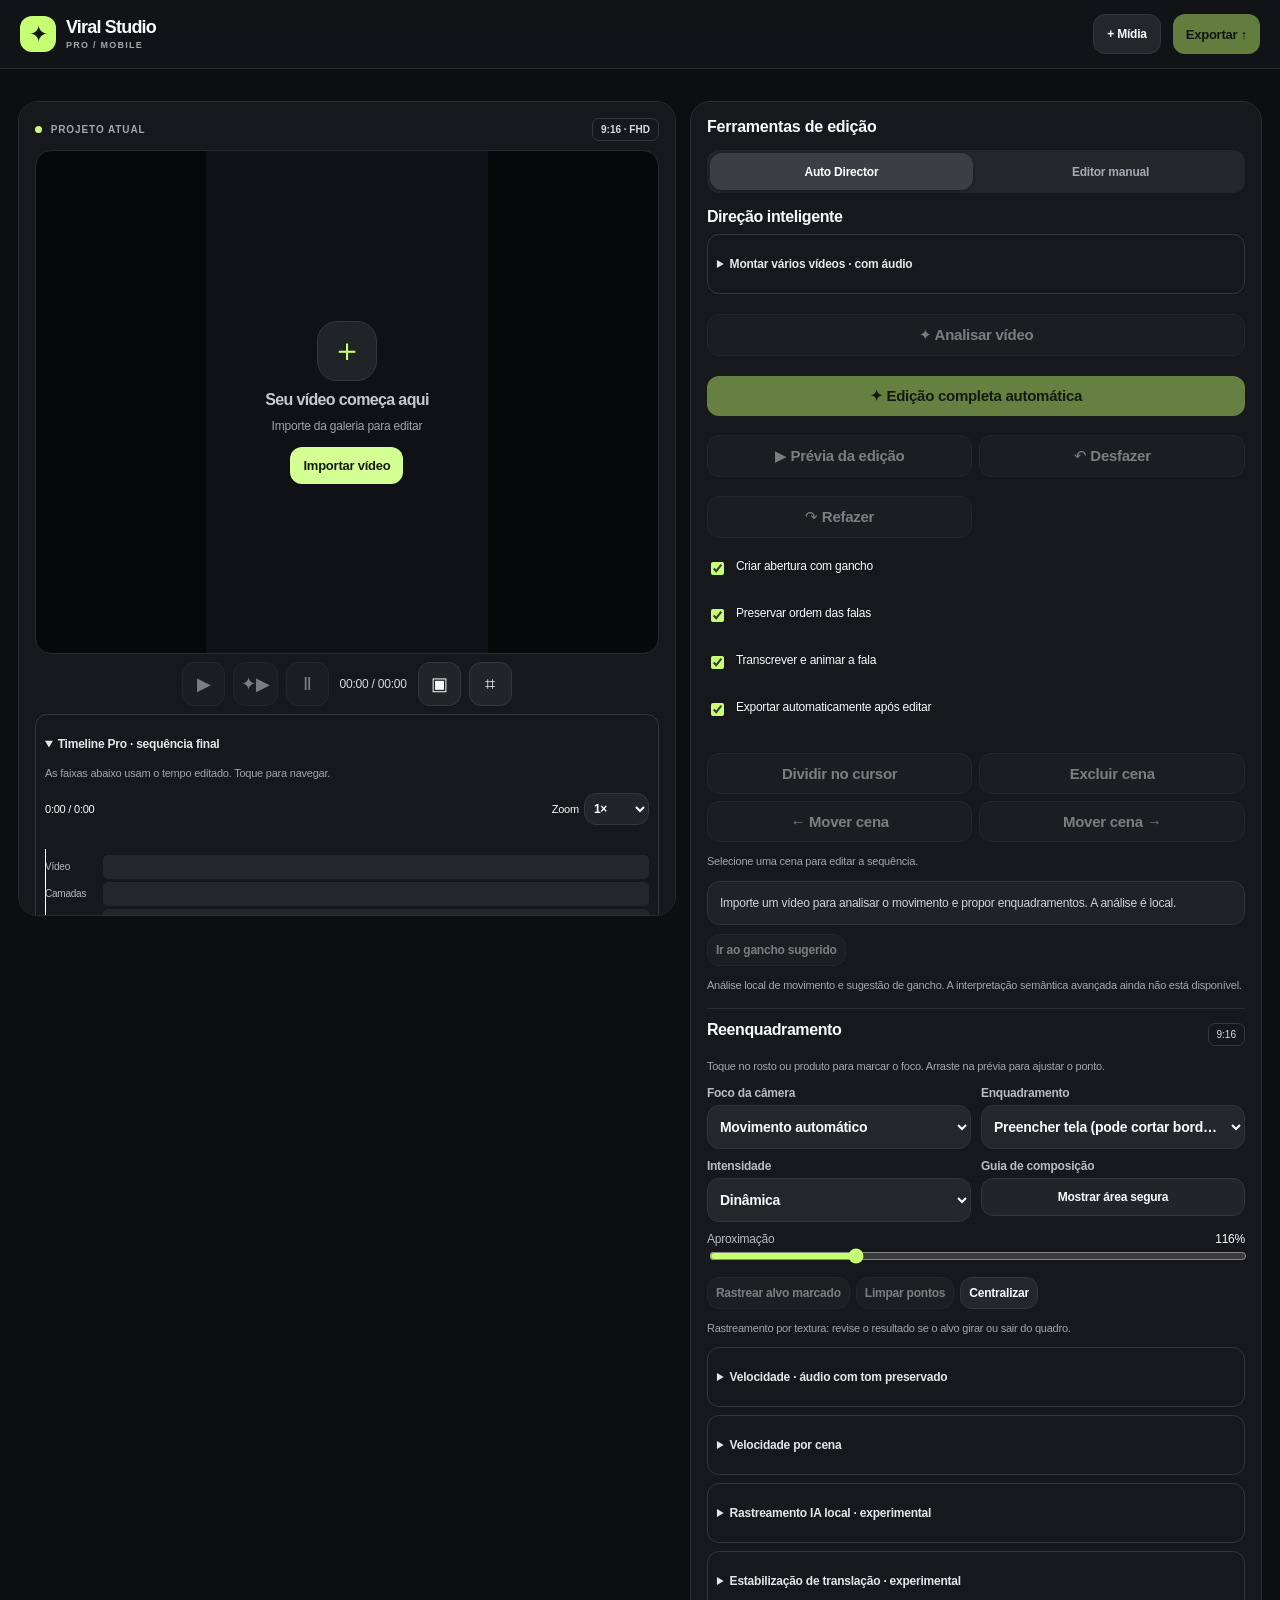
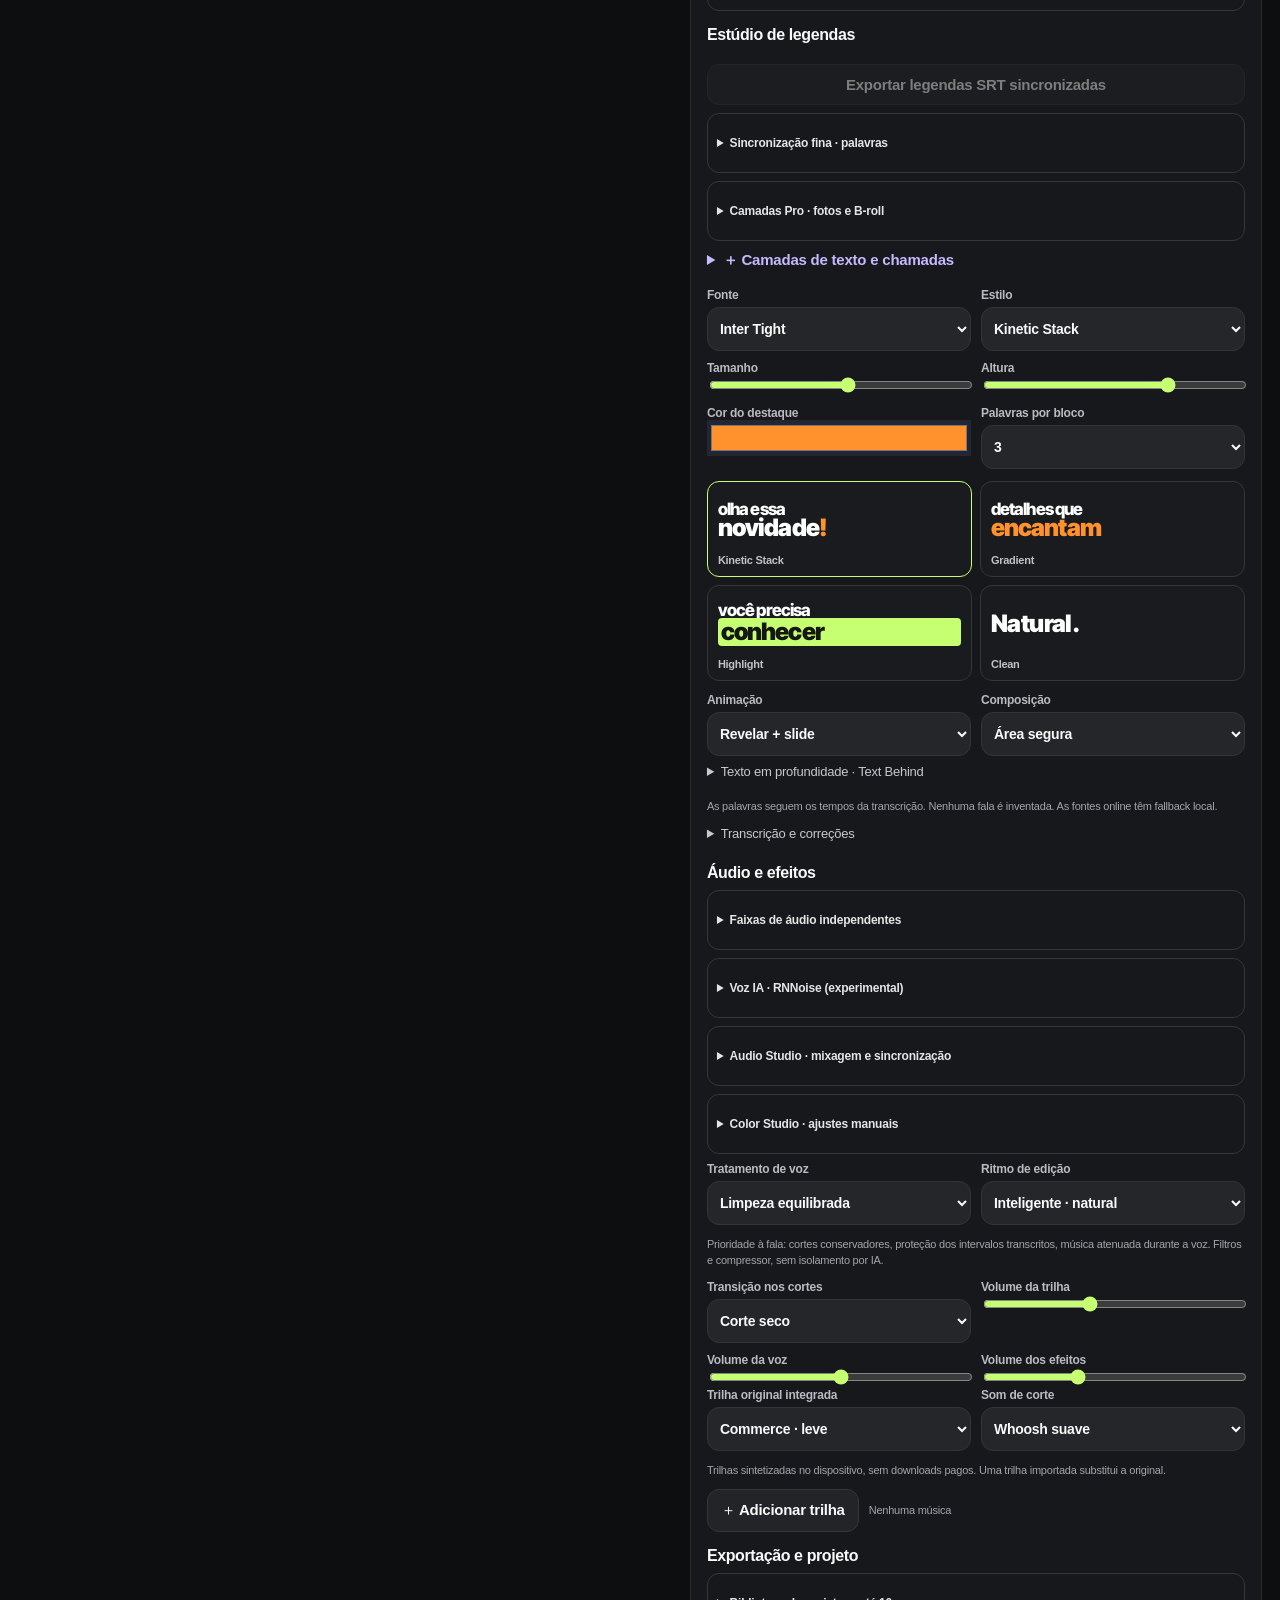
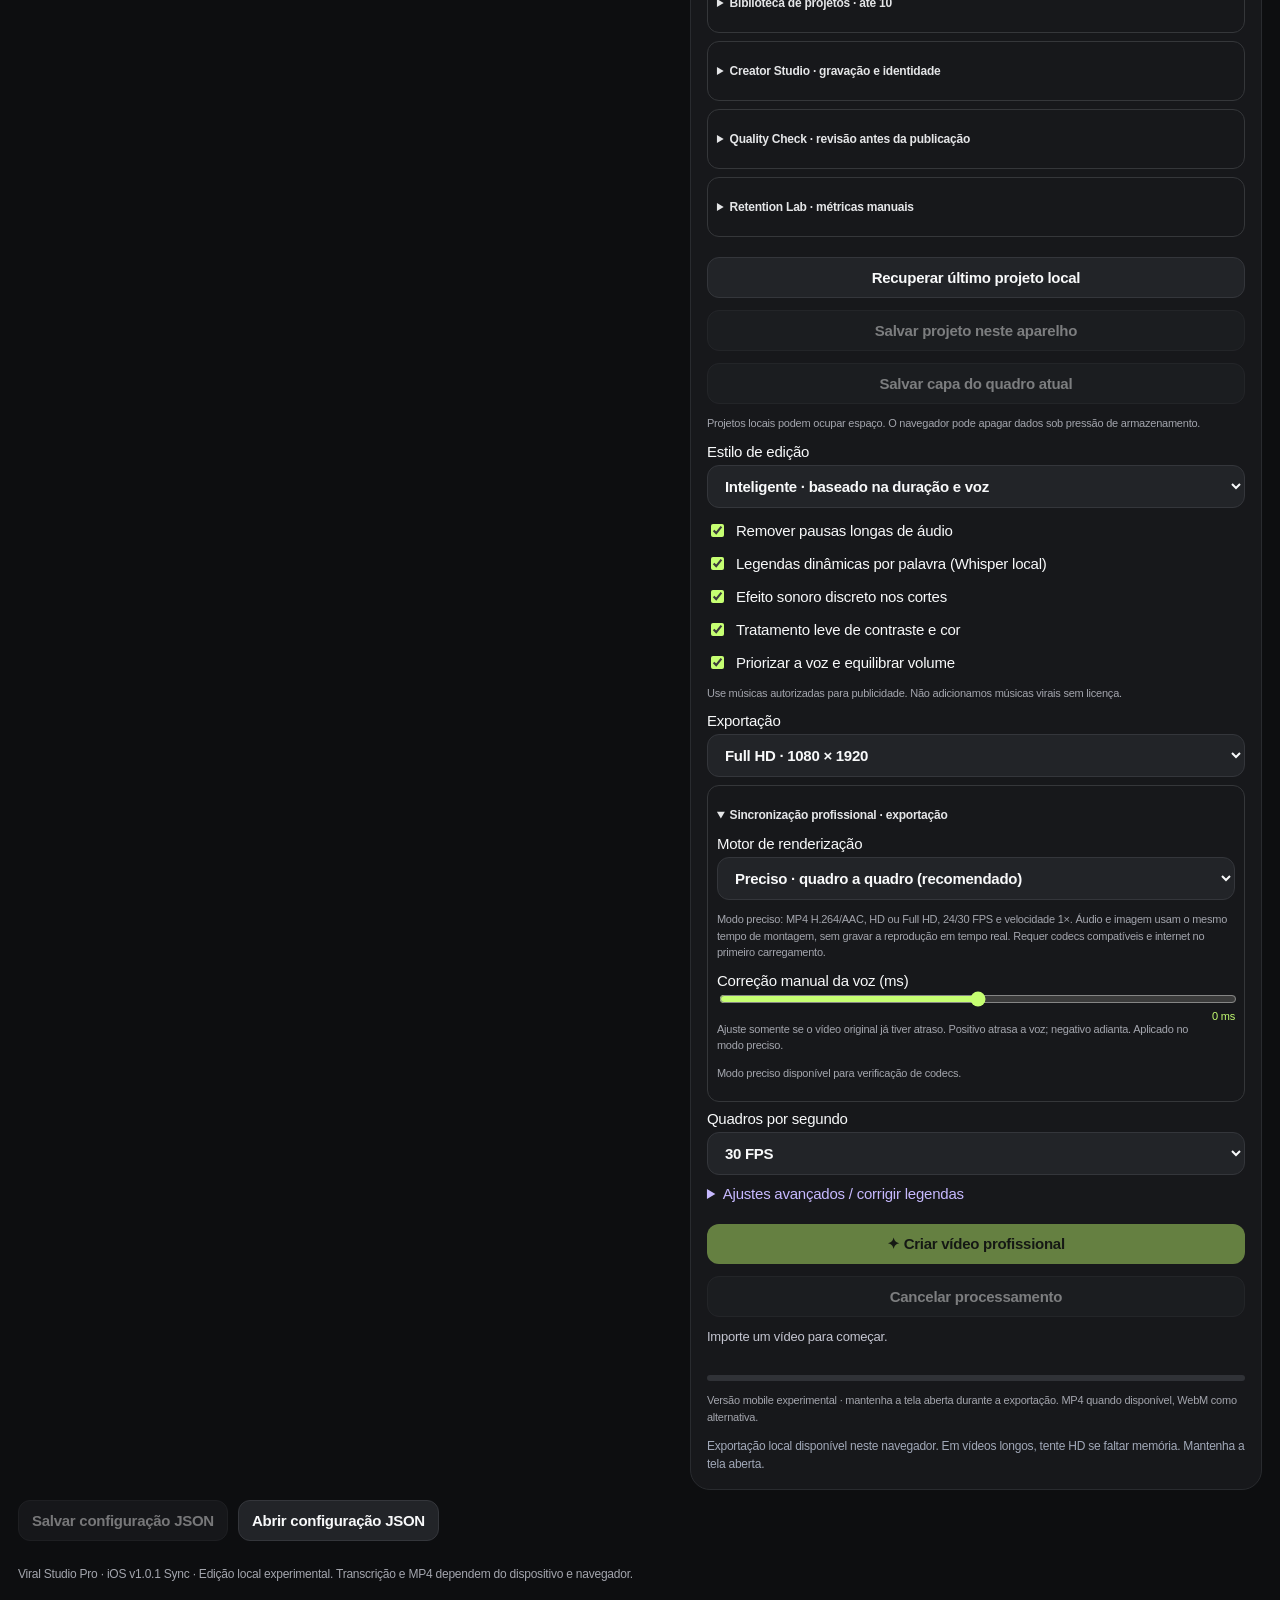
==== commit 4bb4a663: "v1.0.1: source audio timestamps, frame-grid scene cuts, decoded MP4 audio verification and frame-dri" ====
--- a/index.html
+++ b/index.html
@@ -36,19 +36,19 @@
 </style><style id="pro07-css">.pro07{border:1px solid #35373a;border-radius:12px;padding:9px;margin:8px 0;min-width:0}.pro07>summary{cursor:pointer;color:#e4e5e7;font-weight:650;font-size:12px;padding:3px 0}.pro07 .tools{margin:8px 0}.pro07 input[type=number]{width:100%;min-width:0;background:#222428;border:1px solid #383a3e;border-radius:8px;color:white;padding:7px;font-size:16px}.pro-head{display:flex;align-items:center;justify-content:space-between;gap:8px;font-size:11px}.pro-head label{display:flex;align-items:center;gap:5px}.pro-head select{width:65px;margin:0;padding:5px;min-height:32px;font-size:12px!important}#proScroll{overflow-x:auto;max-width:100%;overscroll-behavior-x:contain;margin-top:8px}#proLanes{position:relative;min-width:100%;padding:2px 0}.pro-track{display:grid;grid-template-columns:54px minmax(0,1fr);gap:4px;align-items:center;margin:3px 0}.pro-track small{font-size:10px;color:#b9bbc0}.pro-strip{height:24px;background:#24262a;border-radius:5px;position:relative;overflow:hidden}.pro-strip button{position:absolute;top:2px;height:20px;min-height:0!important;padding:1px 3px!important;overflow:hidden;text-overflow:ellipsis;white-space:nowrap;font-size:10px!important;color:#eaffde;background:#34543d;border:1px solid #63836a;border-radius:4px;text-align:left}.pro-strip button.selected{outline:1px solid white}.pro-strip .pro-mark{position:absolute;top:3px;height:18px;min-width:2px;border-radius:3px;background:#ad813f;overflow:hidden;color:#111;font-size:8px;padding:2px;white-space:nowrap;pointer-events:none}.pro-strip#proOverlays .pro-mark{background:#9271c6;color:white}.pro-strip#proTexts .pro-mark{background:#d0a36b}.pro-ruler{height:17px;margin-left:58px;position:relative;font-size:9px;color:#a5a7ae}.pro-ruler span{position:absolute;white-space:nowrap}#proWave{width:100%;height:24px;position:static;max-width:100%;transform:none;object-fit:fill;background:transparent;aspect-ratio:auto}#proCursor{position:absolute;top:16px;bottom:0;width:1px;background:white;pointer-events:none;z-index:2}#overlayList07{display:grid;gap:5px;margin:7px 0}#overlayList07 button{overflow:hidden;text-overflow:ellipsis;white-space:nowrap;text-align:left;font-size:12px}#overlayList07 button.selected{border-color:#c6ff72;color:#c6ff72}.pro07 [hidden]{display:none!important}@media(max-width:760px){.pro07{padding:8px}.pro07 .actions button{flex:1 1 28%;min-height:36px!important}.pro07 .tools{grid-template-columns:repeat(2,minmax(0,1fr))}.pro07 .tools label{min-width:0}}</style><style id="studio08css">.meter08{height:8px;border-radius:8px;overflow:hidden;background:#2c3030;margin:10px 0 4px}.meter08 i{display:block;height:100%;width:0;background:linear-gradient(90deg,#76d99a 0%,#c6ff72 75%,#ffb36a 100%);transition:width .09s linear}.pro07 input:not([type=range]):not([type=file]){width:100%;min-width:0;padding:8px;background:#222428;border:1px solid #393c42;border-radius:8px;color:white;font-size:16px}.pro07 output{font-size:11px;color:#c6ff72;float:right}#beatTrack08 i{position:absolute;top:3px;bottom:3px;border-left:1px solid #c6ff72aa}#libraryList08{display:grid;gap:6px;margin:8px 0}.library-row08{display:grid;grid-template-columns:minmax(0,1fr) auto auto;align-items:center;gap:5px}.library-row08 span{overflow-wrap:anywhere;font-size:11px}.library-row08 button{padding:6px;font-size:11px}#prompter08{background:#161719;color:#f3f4f5;border:1px solid #37383b;border-radius:18px;width:min(94vw,520px);max-height:86dvh;padding:14px;overflow:auto}#prompter08::backdrop{background:#000b}.prompter-head08{display:flex;justify-content:space-between;align-items:center}#prompter08 textarea{width:100%;min-height:70px;margin-top:8px}#prompterWindow08{height:clamp(180px,32dvh,340px);overflow:auto;background:#080809;border:1px solid #353638;border-radius:10px;padding:12px;position:relative;scrollbar-width:none}#prompterRead08{white-space:pre-wrap;line-height:1.4;font-size:32px;font-weight:650;padding-bottom:130px}#prompterVideo08{width:100%;max-height:180px;object-fit:contain;border-radius:10px}#prompter08 .actions{display:flex;flex-wrap:wrap}#prompter08 .actions button{font-size:12px}#prompter08 [hidden],#beatRow08[hidden]{display:none!important}@media(max-width:760px){.library-row08 button{min-height:36px!important}.pro07 .filebtn{display:block}}</style><style id="join09css">.join-row09{display:grid;grid-template-columns:minmax(0,1fr) auto auto auto;gap:4px;align-items:center;margin:5px 0}.join-row09 span{font-size:11px;overflow-wrap:anywhere}.join-row09 button{min-height:32px!important;padding:5px 9px!important}</style><style id="audio12css">#audioList12{display:grid;gap:5px;margin:7px 0}#audioList12 button{font-size:12px;text-align:left;overflow:hidden;text-overflow:ellipsis;white-space:nowrap}#audioList12 button.selected{border-color:#c6ff72;color:#c6ff72}#proAudio12 button{color:#e4faff}</style><style id="mobile-experience14">
 .mobile-pro{display:none!important}#sourceTools14>summary{cursor:pointer;color:#afb2b8;font-size:12px}#sourceTools14>.actions{display:flex}#sourceTools14 #marks{display:block}.result-head14{display:flex;align-items:center;justify-content:space-between}
 @media(max-width:760px){
-.mobile-pro{display:inline-flex!important}button.mobile-pro svg,.mobile-nav svg{width:21px;height:21px;flex:none}button.mobile-pro{align-items:center;justify-content:center;min-width:44px;min-height:44px;padding:7px;background:transparent;border:0;color:#f5f5f7}header .wordmark{margin-right:auto}header #projectsNav14{min-width:36px;width:36px;padding:5px}header .brandmark{display:none}header .wordmark strong{font-size:16px}header .wordmark small{letter-spacing:0;font-size:10px;font-weight:500;color:#96999f;max-width:145px;text-overflow:ellipsis;overflow:hidden;white-space:nowrap}#mobileImport{background:#202225}#mobileExport{border-radius:12px}.transport .final-clock14{flex:1;font-size:10px;white-space:nowrap;font-variant-numeric:tabular-nums;color:#b5b7bc}.transport #play,.transport #quickPreview6,.transport #pause,.transport #time{display:none!important}.transport #frameBtn,.transport #guideBtn{min-width:34px;flex-basis:34px;font-size:16px}.transport button.mobile-pro{min-width:36px;flex:0 0 36px}.transport #playEdit14{color:var(--accent);min-width:42px;flex-basis:42px}.timeline-toolbar14{display:flex!important;align-items:center;justify-content:space-between;gap:2px}.timeline-toolbar14 strong{font-size:12px;white-space:nowrap;text-align:center;flex:1}.timeline-toolbar14 button{min-height:40px;min-width:35px;padding:5px}.timeline-toolbar14 svg{width:19px!important;height:19px!important}#proTimeline>summary{display:none}#proTimeline>p.note,#proTimeline .pro-head{display:none}#proTimeline #proWaveNote{display:block;margin:5px 0;font-size:10px}#proAnalyzeWave{min-height:34px;font-size:11px;padding:5px;margin:4px 0}#proTimeline{margin:0;padding:5px 0 7px;border:0;min-height:0;border-top:1px solid #303236;border-radius:0}.pro-track{grid-template-columns:48px minmax(0,1fr);gap:3px;margin:3px 0}.pro-track small{font-size:10px}.pro-strip{height:25px}.pro-ruler{margin-left:51px}.pro-context14{display:flex;flex-wrap:wrap;gap:4px}.pro-context14 button{min-height:36px!important;flex:1 1 28%;font-size:11px!important;padding:5px!important}.pro-context14 button.mobile-pro{border:1px solid #34363a;border-radius:8px;background:#232528}#proScroll{margin:3px 0;touch-action:pan-x;scrollbar-width:thin}#sourceTools14{margin:5px 0 0;border-top:1px solid #2d2f32;padding:8px 0}#sourceTools14 .actions button{min-height:38px}#sourceTools14 .sourceinfo{white-space:normal}#previewPanel .timeline-layers{margin-top:0}.sheet-head14{display:flex!important;position:sticky;top:0;align-items:center;justify-content:space-between;background:#181a1d;z-index:2;min-height:44px;padding:7px 0 3px}.sheet-head14 strong{font-size:17px}.sheet-grip14{position:absolute;top:2px;left:50%;transform:translateX(-50%);width:32px;height:3px;border-radius:4px;background:#55585e}.sheet-shortcuts14{display:flex!important;overflow-x:auto;gap:6px;margin-bottom:8px;scrollbar-width:none}.sheet-shortcuts14 button{font-size:12px;min-height:36px;flex:1 0 auto;padding:7px 10px;border-radius:10px}.project-actions14{display:grid!important;grid-template-columns:1fr 1fr;gap:6px;margin:8px 0}.project-actions14 button,.project-actions14 .filebtn{font-size:12px;min-height:42px}.mobile-ready #toolsPanel[data-current="settings"]>#export{display:block!important}.mobile-ready #toolsPanel[data-current="settings"]>.section~label,.mobile-ready #toolsPanel[data-current="settings"]>.section~details{display:block}.mobile-bottom .mobile-buttons{margin-top:4px}.mobile-bottom #quickCreate{min-height:43px;border-radius:12px;font-size:14px}.mobile-nav button{min-height:44px;border-radius:10px}.mobile-nav span{font-size:10px}.mobile-bottom #mobileStatus{max-height:22px}.mobile-bottom .progress{margin:2px 0}.mobile-nav{order:0}.mobile-bottom{display:flex;flex-direction:column;gap:2px}.mobile-bottom #mobileStatus{order:1}.mobile-bottom .progress{order:2}.mobile-bottom .mobile-buttons{order:3}
+.mobile-pro{display:inline-flex!important}button.mobile-pro svg,.mobile-nav svg{width:21px;height:21px;flex:none}button.mobile-pro{align-items:center;justify-content:center;min-width:44px;min-height:44px;padding:7px;background:transparent;border:0;color:#f5f5f7}header .wordmark{margin-right:auto}header #projectsNav14{min-width:36px;width:36px;padding:5px}header .brandmark{display:none}header .wordmark strong{font-size:16px}header .wordmark small{letter-spacing:0;font-size:10px;font-weight:500;color:#96999f;max-width:145px;text-overflow:ellipsis;overflow:hidden;white-space:nowrap}#mobileImport{background:#202225}#mobileExport{border-radius:12px}.transport .final-clock14{flex:1;font-size:10px;white-space:nowrap;font-variant-numeric:tabular-nums;color:#b5b7bc}.transport #play,.transport #quickPreview6,.transport #pause,.transport #time{display:none!important}.transport #frameBtn,.transport #guideBtn{min-width:34px;flex-basis:34px;font-size:16px}.transport button.mobile-pro{min-width:36px;flex:0 0 36px}.transport #playEdit14{color:var(--accent);min-width:42px;flex-basis:42px}.timeline-toolbar14{display:flex!important;align-items:center;justify-content:space-between;gap:2px}.timeline-toolbar14 strong{font-size:12px;white-space:nowrap;text-align:center;flex:1}.timeline-toolbar14 button{min-height:40px;min-width:35px;padding:5px}.timeline-toolbar14 svg{width:19px!important;height:19px!important}#proTimeline>summary{display:none}#proTimeline>p.note,#proTimeline .pro-head{display:none}#proTimeline #proWaveNote{display:block;margin:5px 0;font-size:10px}#proAnalyzeWave{min-height:34px;font-size:11px;padding:5px;margin:4px 0}#proTimeline{margin:0;padding:5px 0 7px;border:0;min-height:0;border-top:1px solid #303236;border-radius:0}.pro-track{grid-template-columns:54px minmax(0,1fr);gap:4px;margin:3px 0}.pro-track small{font-size:10px}.pro-strip{height:25px}.pro-ruler{margin-left:58px;touch-action:none;cursor:ew-resize}.source-controls14{display:flex!important;gap:6px;margin-top:6px}.source-controls14 button{flex:1;min-height:38px;font-size:12px}.pro-context14{display:flex;flex-wrap:wrap;gap:4px}.pro-context14 button{min-height:36px!important;flex:1 1 28%;font-size:11px!important;padding:5px!important}.pro-context14 button.mobile-pro{border:1px solid #34363a;border-radius:8px;background:#232528}#proScroll{margin:3px 0;touch-action:pan-x;scrollbar-width:thin}#sourceTools14{margin:5px 0 0;border-top:1px solid #2d2f32;padding:8px 0}#sourceTools14 .actions button{min-height:38px}#sourceTools14 .sourceinfo{white-space:normal}#previewPanel .timeline-layers{margin-top:0}.sheet-head14{display:flex!important;position:sticky;top:0;align-items:center;justify-content:space-between;background:#181a1d;z-index:2;min-height:44px;padding:7px 0 3px}.sheet-head14 strong{font-size:17px}.sheet-grip14{position:absolute;top:2px;left:50%;transform:translateX(-50%);width:32px;height:3px;border-radius:4px;background:#55585e}.sheet-shortcuts14{display:flex!important;overflow-x:auto;gap:6px;margin-bottom:8px;scrollbar-width:none}.sheet-shortcuts14 button{font-size:12px;min-height:36px;flex:1 0 auto;padding:7px 10px;border-radius:10px}.project-actions14{display:grid!important;grid-template-columns:1fr 1fr;gap:6px;margin:8px 0}.project-actions14 button,.project-actions14 .filebtn{font-size:12px;min-height:42px}.mobile-ready #toolsPanel[data-current="settings"]>#export{display:block!important}.mobile-ready #toolsPanel[data-current="settings"]>.section~label,.mobile-ready #toolsPanel[data-current="settings"]>.section~details{display:block}.mobile-bottom .mobile-buttons{margin-top:4px}.mobile-bottom #quickCreate{min-height:43px;border-radius:12px;font-size:14px}.mobile-nav button{min-height:44px;border-radius:10px}.mobile-nav span{font-size:10px}.mobile-bottom #mobileStatus{max-height:22px}.mobile-bottom .progress{margin:2px 0}.mobile-nav{order:0}.mobile-bottom{display:flex;flex-direction:column;gap:2px}.mobile-bottom #mobileStatus{order:1}.mobile-bottom .progress{order:2}.mobile-bottom .mobile-buttons{order:3}
 body.mobile-pro14 #toolsPanel{display:none!important}body.mobile-pro14.sheet-open14 #toolsPanel{display:block!important;position:fixed;left:0;right:0;bottom:var(--dock-size);max-height:min(47dvh,460px);overflow:auto;overscroll-behavior:contain;z-index:19;margin:0;background:#181a1d;border:1px solid #383a3f;border-radius:20px 20px 0 0;padding:6px max(12px,env(safe-area-inset-right)) 14px max(12px,env(safe-area-inset-left));box-shadow:0 -12px 32px #0008}body.mobile-pro14.sheet-open14 #toolsPanel[data-current="cuts"]{display:none!important}body.mobile-pro14 .wrap>.row,body.mobile-pro14 footer{display:none}body.mobile-pro14 #result:not([hidden]){position:fixed;inset:var(--header-size) 0 0;z-index:30;overflow:auto;background:#121315;border:0;border-radius:0;padding:12px 14px calc(18px + env(safe-area-inset-bottom));margin:0}body.mobile-pro14 #result #out{max-height:56dvh;width:100%;object-fit:contain;background:#070809}body.mobile-pro14 #resultClose14{min-height:44px}body.mobile-pro14.preview-full14 #previewPanel .preview{position:fixed;inset:var(--header-size) 0 calc(var(--dock-size) + 46px);height:auto;z-index:23;border-radius:0;background:#070809}body.mobile-pro14.preview-full14 #previewPanel .preview canvas{height:100%;width:auto;max-height:100%;max-width:100%;aspect-ratio:9/16}body.mobile-pro14.preview-full14 .transport{position:fixed;bottom:var(--dock-size);left:0;right:0;z-index:24;background:#151719;margin:0;padding:1px 8px;height:46px}body.mobile-pro14.preview-full14 #toolsPanel{display:none!important}
 }
 @media(max-width:760px) and (orientation:portrait) and (min-height:560px){
 body.mobile-pro14{height:100dvh;overflow:hidden;padding:0}body.mobile-pro14 header{height:auto;position:fixed;top:0;left:0;right:0;z-index:25}body.mobile-pro14 .wrap{padding:0;max-width:none;margin:0;position:fixed;inset:var(--header-size) 0 var(--dock-size);overflow:hidden}body.mobile-pro14 main{height:100%;display:block;margin:0}body.mobile-pro14 #previewPanel{height:100%;display:flex;flex-direction:column;overflow:hidden;border:0;border-radius:0;background:#101113;padding:6px max(8px,env(safe-area-inset-right)) 4px max(8px,env(safe-area-inset-left));gap:0}body.mobile-pro14 #previewPanel .previewtop{flex:none;margin:0 0 4px}body.mobile-pro14 #previewPanel .preview{flex:0 0 auto;height:clamp(166px,37dvh,430px);border:0;border-radius:9px}body.mobile-pro14 #previewPanel .preview canvas{height:100%;width:auto;max-height:100%;max-width:100%;aspect-ratio:9/16}body.mobile-pro14 .transport{flex:none;min-height:44px;margin:0;gap:1px}body.mobile-pro14 #timelineArea14{flex:1 1 auto;min-height:0;overflow:auto;overscroll-behavior:contain;padding-bottom:6px;scrollbar-width:thin}body.mobile-pro14.sheet-open14 #previewPanel .preview{height:clamp(135px,27dvh,310px)}body.mobile-pro14.sheet-open14 #timelineArea14{padding-bottom:47dvh}body.mobile-pro14 #previewPanel .result{flex:none}body.mobile-pro14 #proScroll{max-height:none}body.mobile-pro14 .mobile-bottom{padding-top:4px}body.mobile-pro14 .mobile-bottom .mobile-nav button{min-height:43px}
 }
 @media(max-width:760px) and (max-height:559px){body.mobile-pro14 .wrap{padding-bottom:calc(var(--dock-size) + 10px)}body.mobile-pro14 #toolsPanel{max-height:52dvh!important}}
-</style></head><body><header><button id="projectsNav14" type="button" class="mobile-pro " aria-label="Projetos" title="Projetos"><svg aria-hidden="true" viewBox="0 0 24 24" fill="none" stroke="currentColor" stroke-width="1.8" stroke-linecap="round" stroke-linejoin="round"><path d="M3 7V5a2 2 0 0 1 2-2h4l3 3h7a2 2 0 0 1 2 2v11a2 2 0 0 1-2 2H5a2 2 0 0 1-2-2z"/></svg></button><div class="wordmark"><span class="brandmark">✦</span><div><strong>Viral Studio</strong><small id="projectStatus14">PRO / MOBILE</small></div></div><button id="mobileImport">+ Mídia</button><button class="primary" disabled="" id="mobileExport">Exportar ↑</button></header><div class="wrap"><main><section class="panel" id="previewPanel"><h2 class="sr-only">Prévia</h2><div class="previewtop"><span><span class="live-dot"></span> PROJETO ATUAL</span><span class="format-pill">9:16 · HD</span></div><div class="preview"><canvas height="1920" id="canvas" width="1080"></canvas><div id="empty"><div class="empty-icon">＋</div><strong>Seu vídeo começa aqui</strong><small>Importe da galeria para editar</small><button id="emptyImport">Importar vídeo</button></div><div aria-hidden="true" hidden="" id="safeGuide"><span>Área segura</span></div><div aria-hidden="true" hidden="" id="focusGuide"></div></div><div class="transport"><span class="mobile-pro final-clock14" id="finalClock14">00:00 / 00:00</span><button id="prevScene14" type="button" class="mobile-pro " aria-label="Cena anterior" title="Cena anterior"><svg aria-hidden="true" viewBox="0 0 24 24" fill="none" stroke="currentColor" stroke-width="1.8" stroke-linecap="round" stroke-linejoin="round"><path d="M19 5 8 12l11 7zM5 5v14"/></svg></button><button id="playEdit14" type="button" class="mobile-pro " aria-label="Reproduzir montagem" title="Reproduzir montagem"><svg aria-hidden="true" viewBox="0 0 24 24" fill="none" stroke="currentColor" stroke-width="1.8" stroke-linecap="round" stroke-linejoin="round"><path d="m8 5 12 7-12 7z"/></svg></button><button id="nextScene14" type="button" class="mobile-pro " aria-label="Próxima cena" title="Próxima cena"><svg aria-hidden="true" viewBox="0 0 24 24" fill="none" stroke="currentColor" stroke-width="1.8" stroke-linecap="round" stroke-linejoin="round"><path d="m5 5 11 7-11 7zM19 5v14"/></svg></button><button id="fullPreview14" type="button" class="mobile-pro " aria-label="Ampliar prévia" title="Ampliar prévia"><svg aria-hidden="true" viewBox="0 0 24 24" fill="none" stroke="currentColor" stroke-width="1.8" stroke-linecap="round" stroke-linejoin="round"><path d="M8 3H3v5M16 3h5v5M21 16v5h-5M8 21H3v-5"/></svg></button><label class="filebtn desktop-import" for="file">+ Mídia</label><input accept="video/*" id="file" type="file"/><button aria-label="Reproduzir fonte" disabled="" id="play">▶</button><button id="quickPreview6" aria-label="Prévia da edição" title="Reproduzir sequência editada" disabled>✦▶</button><button aria-label="Pausar" disabled="" id="pause">Ⅱ</button><span id="time">00:00 / 00:00</span><button aria-pressed="false" id="guideBtn" title="Área segura">▣</button><button id="frameBtn" title="Reenquadrar">⌗</button></div><details id="sourceTools14"><summary>Fonte original · cortes manuais</summary><div class="timeline-head"><strong>Linha do tempo</strong><span>Fonte original</span></div><input aria-label="Posição do vídeo" disabled="" id="seek" max="1" min="0" step=".01" type="range" value="0"/><div class="actions"><button disabled="" id="markIn">Marcar início</button><button disabled="" id="markOut">Marcar fim</button><button disabled="" id="removeRange">Remover intervalo</button><button disabled="" id="resetCuts">Restaurar cortes</button></div><div class="note" id="marks">Intervalo: —</div><div class="note sourceinfo" id="fileinfo">Nenhum vídeo selecionado.</div><div id="timelineShell"><div aria-hidden="true" id="thumbStrip"></div><div id="timeline"></div><div aria-hidden="true" id="timelineHead"></div></div><div class="stats"><span id="original">Original: —</span><span id="edited">Estimado: —</span></div></details><details id="proTimeline" class="pro07" open><summary>Timeline Pro · sequência final</summary><div class="timeline-toolbar14 mobile-pro"><button id="undoMobile14" type="button" class="mobile-pro " aria-label="Desfazer" title="Desfazer"><svg aria-hidden="true" viewBox="0 0 24 24" fill="none" stroke="currentColor" stroke-width="1.8" stroke-linecap="round" stroke-linejoin="round"><path d="m9 14-5-5 5-5M4 9h9a6 6 0 0 1 0 12"/></svg></button><button id="redoMobile14" type="button" class="mobile-pro " aria-label="Refazer" title="Refazer"><svg aria-hidden="true" viewBox="0 0 24 24" fill="none" stroke="currentColor" stroke-width="1.8" stroke-linecap="round" stroke-linejoin="round"><path d="m15 14 5-5-5-5m5 5h-9a6 6 0 0 0 0 12"/></svg></button><strong>Timeline Pro</strong><button id="zoomOut14" type="button" class="mobile-pro " aria-label="Reduzir timeline" title="Reduzir timeline"><svg aria-hidden="true" viewBox="0 0 24 24" fill="none" stroke="currentColor" stroke-width="1.8" stroke-linecap="round" stroke-linejoin="round"><path d="M5 12h14"/></svg></button><button id="zoomIn14" type="button" class="mobile-pro " aria-label="Ampliar timeline" title="Ampliar timeline"><svg aria-hidden="true" viewBox="0 0 24 24" fill="none" stroke="currentColor" stroke-width="1.8" stroke-linecap="round" stroke-linejoin="round"><path d="M5 12h14M12 5v14"/></svg></button></div><p class="note">As faixas abaixo usam o tempo editado. Toque para navegar.</p><div class="pro-head"><span id="proTime">0:00 / 0:00</span><label>Zoom <select id="proZoom"><option value="1">1×</option><option value="1.5">1,5×</option><option value="2">2×</option><option value="3">3×</option><option value="4">4×</option><option value="6">6×</option><option value="8">8×</option></select></label></div><div id="proScroll"><div id="proLanes"><div id="proRuler" class="pro-ruler"></div><div class="pro-track" id="beatRow08" hidden><small>Batidas</small><div id="beatTrack08" class="pro-strip"></div></div><div class="pro-track"><small>Vídeo</small><div id="proScenes" class="pro-strip"></div></div><div class="pro-track"><small>Camadas</small><div id="proOverlays" class="pro-strip"></div></div><div class="pro-track"><small>Legendas</small><div id="proCaptions" class="pro-strip"></div></div><div class="pro-track"><small>Voz</small><div class="pro-strip"><canvas id="proWave" width="640" height="48"></canvas></div></div><div class="pro-track"><small>Áudio+</small><div id="proAudio12" class="pro-strip"></div></div><div class="pro-track"><small>Texto</small><div id="proTexts" class="pro-strip"></div></div><div id="proCursor"></div></div></div><p id="proWaveNote" class="note">Importe um vídeo para visualizar as faixas.</p><button id="proAnalyzeWave" class="wide" type="button">Analisar forma de onda</button><div class="actions pro-context14"><button id="proSplit" type="button">Dividir</button><button id="proDuplicate" type="button">Duplicar</button><button id="proDelete" type="button">Excluir</button><button id="moveLeft14" class="mobile-pro" type="button">← Mover</button><button id="moveRight14" class="mobile-pro" type="button">Mover →</button></div></details><details class="timeline-layers"><summary>Camadas · legendas e câmera</summary><div class="tlabel">LEGENDAS · palavras</div><div class="track caption" id="captionTrack"></div><div class="tlabel">CÂMERA · pontos de foco</div><div class="track camera" id="cameraTrack"></div><div id="shotList"></div></details><div class="result" hidden="" id="result"><div class="result-head14"><h2>Seu vídeo exportado</h2><button id="resultClose14" type="button" class="mobile-pro " aria-label="Fechar resultado" title="Fechar resultado"><svg aria-hidden="true" viewBox="0 0 24 24" fill="none" stroke="currentColor" stroke-width="1.8" stroke-linecap="round" stroke-linejoin="round"><path d="m6 6 12 12M18 6 6 18"/></svg></button></div><video controls="" id="out" playsinline="" webkit-playsinline=""></video><a class="filebtn" download="" id="download" style="display:block;text-decoration:none">Baixar vídeo</a><p class="note" id="outputinfo"></p><p class="note" id="syncResult091" aria-live="polite"></p><button class="wide" id="convertMP4" hidden>Converter para MP4 (local · experimental)</button><p class="note" id="convertStatus" aria-live="polite"></p><button class="wide" hidden="" id="shareVideo">Compartilhar / salvar no iPhone</button></div></section><div class="panel-heading" id="toolHeading">Ferramentas</div><section class="panel" id="toolsPanel"><div class="sheet-head14 mobile-pro"><span class="sheet-grip14"></span><strong id="sheetTitle14">Ferramentas</strong><button id="sheetClose14" type="button" class="mobile-pro " aria-label="Fechar ferramentas" title="Fechar ferramentas"><svg aria-hidden="true" viewBox="0 0 24 24" fill="none" stroke="currentColor" stroke-width="1.8" stroke-linecap="round" stroke-linejoin="round"><path d="m6 6 12 12M18 6 6 18"/></svg></button></div><div class="mobile-pro sheet-shortcuts14" id="sheetShortcuts14"><button data-shortcut14="director">Auto</button><button data-shortcut14="reframe">Enquadrar</button><button data-shortcut14="settings">Ajustes</button><button data-shortcut14="projects">Projetos</button></div><h2>Ferramentas de edição</h2><div class="switcher modes"><button class="active" id="autoMode">Auto Director</button><button id="manualMode">Editor manual</button></div><div class="section" id="director"><h3>Direção inteligente</h3><details class="pro07" id="joinPanel09"><summary>Montar vários vídeos · com áudio</summary><p class="note">Crie uma base única a partir de 2–6 gravações, preservando o áudio de cada uma. Processamento local com nova codificação; os arquivos originais permanecem intactos.</p><label class="filebtn" for="joinFile09">＋ Selecionar gravações</label><input id="joinFile09" type="file" multiple accept="video/*"><div id="joinList09"></div><div class="tools"><label>Formato da base<select id="joinQuality09"><option value="720">HD · mais leve</option><option value="1080">Full HD</option></select></label><label>Imagem<select id="joinFit09"><option value="contain">Preservar tudo</option><option value="cover">Preencher 9:16</option></select></label></div><button id="joinRun09" class="wide" disabled>Unir e abrir no editor</button><p id="joinNote09" class="note">Limites experimentais: até 120 s e 120 MB no total. Exige suporte de gravação do navegador.</p></details><button class="wide" disabled="" id="visualAnalyze">✦ Analisar vídeo</button><div class="auto-actions"><button class="primary wide" id="autoAll" disabled>✦ Edição completa automática</button><button class="wide" id="autoPreview" disabled>▶ Prévia da edição</button><button class="wide" id="undo6" disabled>↶ Desfazer</button><button class="wide" id="redo6" disabled>↷ Refazer</button></div><div class="auto-options"><label class="check"><input id="autoHook" type="checkbox" checked> Criar abertura com gancho</label><label class="check"><input id="autoOrder12" type="checkbox" checked> Preservar ordem das falas</label><label class="check"><input id="autoCaption" type="checkbox" checked> Transcrever e animar a fala</label><label class="check"><input id="autoExport" type="checkbox" checked> Exportar automaticamente após editar</label></div><div id="sequence6" class="sequence6"></div><div class="auto-actions"><button id="sceneSplit6" disabled>Dividir no cursor</button><button id="sceneDel6" disabled>Excluir cena</button><button id="scenePrev6" disabled>← Mover cena</button><button id="sceneNext6" disabled>Mover cena →</button></div><p class="note" id="selected6">Selecione uma cena para editar a sequência.</p><div id="plan">Importe um vídeo para analisar o movimento e propor enquadramentos. A análise é local.</div><div class="actions"><button disabled="" id="suggestHook">Ir ao gancho sugerido</button></div><p class="note">Análise local de movimento e sugestão de gancho. A interpretação semântica avançada ainda não está disponível.</p></div><div class="section" id="reframe"><div class="section-title"><h3>Reenquadramento</h3><span class="micro">9:16</span></div><p class="note">Toque no rosto ou produto para marcar o foco. Arraste na prévia para ajustar o ponto.</p><div class="tools reframe-tools"><label>Foco da câmera<select id="focus"><option value="motion">Movimento automático</option><option value="manual">Pontos de foco manuais</option><option value="face">Rosto (se disponível)</option><option value="center">Centro fixo</option></select></label><label>Enquadramento<select id="fit"><option value="contain">Preservar imagem inteira</option><option selected="" value="cover">Preencher tela (pode cortar bordas)</option></select></label><label>Intensidade<select id="zoom"><option value="1.08">Suave</option><option selected="" value="1.16">Dinâmica</option><option value="1.25">Forte</option><option value="1">Sem zoom</option></select></label><label>Guia de composição<button id="safeToggle">Mostrar área segura</button></label></div><label class="zoom-label">Aproximação <output id="zoomRead">116%</output><input id="zoomRange" max="160" min="100" step="1" type="range" value="116"/></label><div class="actions" id="reframeActions"><button disabled="" id="trackTarget">Rastrear alvo marcado</button><button disabled="" id="clearFocus">Limpar pontos</button><button id="resetFrame">Centralizar</button></div><p class="note">Rastreamento por textura: revise o resultado se o alvo girar ou sair do quadro.</p><details class="pro07"><summary>Velocidade · áudio com tom preservado</summary><label>Velocidade de toda a montagem<select id="speed09"><option value="0.75">0,75×</option><option value="0.9">0,9×</option><option value="1" selected>1× · original</option><option value="1.1">1,1×</option><option value="1.25">1,25×</option><option value="1.5">1,5×</option></select></label><p class="note">A alteração remapeia as legendas, cortes, música e camadas. A edição automática usa 1× para preservar a fala. Não é uma curva por cena.</p><button id="freeze09" class="wide">Adicionar quadro estático como camada</button></details><details class="pro07"><summary>Velocidade por cena</summary><p class="note">Selecione uma cena na Timeline Pro. A voz e as legendas acompanham a velocidade escolhida.</p><label>Velocidade da cena<select id="sceneRate10"><option value="0">Herdar velocidade geral</option><option value="0.75">0,75×</option><option value="0.9">0,9×</option><option value="1">1×</option><option value="1.1">1,1×</option><option value="1.25">1,25×</option><option value="1.5">1,5×</option></select></label><button id="applyRate10" class="wide" disabled>Aplicar à cena selecionada</button><p id="rateNote10" class="note">Nenhuma cena selecionada.</p></details><details class="pro07"><summary>Rastreamento IA local · experimental</summary><label>Alvo<select id="detectTarget10"><option value="person">Pessoa</option><option value="object">Objeto reconhecível</option></select></label><button id="detectRun10" class="wide" disabled>Detectar e acompanhar</button><p id="detectNote10" class="note">Modelo COCO-SSD: reconhece categorias genéricas, não todos os produtos. Requer download inicial pela internet.</p></details><details class="pro07"><summary>Estabilização de translação · experimental</summary><button id="stabilizeRun10" class="wide" disabled>Analisar tremor da câmera</button><label>Intensidade<input id="stabilizePower10" type="range" min="0" max="100" value="70"></label><label class="check"><input id="stabilizeOn10" type="checkbox">Aplicar estabilização</label><p id="stabilizeNote10" class="note">Compensação aproximada de deslocamentos; não corrige rotação, rolling shutter ou movimento complexo. Pode recortar bordas.</p></details></div><div class="section" id="captions"><h3>Estúdio de legendas</h3><button id="srtExport12" class="wide" disabled>Exportar legendas SRT sincronizadas</button><details class="pro07"><summary>Sincronização fina · palavras</summary><label>Compensação visual em ms <input id="captionOffset08" type="range" min="-600" max="600" step="20" value="0"><output id="captionOffsetLabel08">0 ms</output></label><p class="note">Valor positivo atrasa a legenda; negativo adianta. O áudio original não muda.</p><div class="actions"><button id="wordPrev08">‹ Anterior</button><button id="wordNext08">Próxima ›</button><button id="wordAt08">Palavra no cursor</button></div><p id="wordInfo08" class="note">Transcreva o vídeo primeiro.</p><div class="tools"><label>Palavra<input id="wordText08" maxlength="80"></label><label>Início (s)<input id="wordStart08" type="number" step=".01" min="0"></label><label>Fim (s)<input id="wordEnd08" type="number" step=".01" min="0"></label></div><button id="wordSave08" class="wide">Aplicar correção</button></details><details class="pro07" id="overlayPanel07"><summary>Camadas Pro · fotos e B-roll</summary><p class="note">Sobreponha fotos ou vídeos sem som no tempo da montagem. A fala do vídeo principal continua intacta. Limite: 6 mídias, até 40 MB por arquivo.</p><label class="filebtn" for="overlayFile07">＋ Adicionar foto ou vídeo</label><input id="overlayFile07" type="file" accept="image/*,video/*" multiple><div id="overlayList07"></div><div id="overlayControls07" hidden><div class="tools"><label>Início na edição (s)<input id="ovStart07" type="number" min="0" step=".1"></label><label>Fim na edição (s)<input id="ovEnd07" type="number" min=".1" step=".1"></label><label>Posição X (%)<input id="ovX07" type="range" min="0" max="100"></label><label>Posição Y (%)<input id="ovY07" type="range" min="0" max="100"></label><label>Largura (%)<input id="ovScale07" type="range" min="12" max="100"></label><label>Opacidade (%)<input id="ovOpacity07" type="range" min="0" max="100"></label><label>Rotação (°)<input id="ovRotation07" type="range" min="-180" max="180"></label><label>Modo<select id="ovMode07"><option value="pip">Sobreposição</option><option value="full">Tela cheia</option></select></label><label>Máscara<select id="ovMask08"><option value="none">Sem máscara</option><option value="round">Circular</option><option value="rounded">Cantos suaves</option><option value="diamond">Losango</option><option value="split">Metade esquerda</option></select></label><label>Entrada/saída<select id="ovFade08"><option value="0">Sem fade</option><option value=".25">0,25 s</option><option value=".5">0,5 s</option><option value="1">1 s</option></select></label></div><div class="actions"><button id="ovKey07" type="button">◇ Keyframe no cursor</button><button id="ovClear07" type="button">Limpar keyframes</button><button id="ovRemove07" type="button">Excluir camada</button></div><p id="ovInfo07" class="note"></p></div></details><details class="v6-layer"><summary>＋ Camadas de texto e chamadas</summary><div class="tools"><label>Texto<input id="extraText" placeholder="Chamada ou benefício real" maxlength="80"></label><label>Posição<select id="extraPos"><option value="top">Superior</option><option value="bottom">Inferior</option></select></label><label>Início (s)<input id="extraStart" type="number" min="0" step=".1" value="0"></label><label>Fim (s)<input id="extraEnd" type="number" min=".2" step=".1" value="3"></label></div><button id="addExtra" class="wide">Adicionar camada</button><div id="layerList"></div></details><div class="tools"><label>Fonte<select id="font"><option value="Inter Tight" selected>Inter Tight</option><option value="Manrope">Manrope ExtraBold</option><option value="Montserrat">Montserrat ExtraBold</option><option value="Poppins">Poppins Bold</option><option value="Anton">Anton</option><option value="system-ui">Sistema</option></select></label><label>Estilo<select id="captionStyle"><option value="stack" selected>Kinetic Stack</option><option value="gradient">Gradient · editorial</option><option value="kinetic">Kinetic · destaque</option><option value="box">Highlight box</option><option value="clean">Clean · branco</option><option value="single">Power word</option></select></label><label>Tamanho<input id="captionSize" max="130" min="45" type="range" value="90"/></label><label>Altura<input id="captionY" max="77" min="35" type="range" value="65"/></label><label>Cor do destaque<input id="captionColor" style="width:100%;height:36px;background:#232632;border:0" type="color" value="#ff922d"/></label><label>Palavras por bloco<select id="groupSize"><option>2</option><option selected="">3</option><option>4</option></select></label></div><div class="motion-grid"><button data-motion="stack" class="motion-choice selected"><span class="type-sample"><small>olha essa</small><strong>novidade<span>!</span></strong></span><b>Kinetic Stack</b></button><button data-motion="gradient" class="motion-choice"><span class="type-sample grad"><small>detalhes que</small><strong>encantam</strong></span><b>Gradient</b></button><button data-motion="box" class="motion-choice"><span class="type-sample"><small>você precisa</small><strong class="sample-box">conhecer</strong></span><b>Highlight</b></button><button data-motion="clean" class="motion-choice"><span class="type-sample clean"><strong>Natural.</strong></span><b>Clean</b></button></div><div class="tools"><label>Animação<select id="captionMotion"><option value="reveal">Revelar + slide</option><option value="pop">Elastic pop</option><option value="blur">Blur reveal</option><option value="none">Sem animação</option></select></label><label>Composição<select id="captionPlacement"><option value="smart">Área segura</option><option value="manual">Altura manual</option></select></label></div><details class="transcript"><summary>Texto em profundidade · Text Behind</summary><label>Título editorial (opcional)<input id="depthText" placeholder="Ex.: novidade na loja" maxlength="75"></label><div class="tools"><label>Camada<select id="depthMode"><option value="off">Desativada</option><option value="front">À frente (título)</option><option value="person">Atrás da pessoa · IA local</option><option value="mask">Atrás de máscara oval manual</option></select></label><label>Tempo na abertura (s)<input id="depthDuration" type="number" min="0.5" max="30" step="0.5" value="3"></label><label>Altura do título<input id="depthY" type="range" min="9" max="72" value="19"></label><label>Tamanho do título<input id="depthSize" type="range" min="65" max="170" value="120"></label></div><button class="wide" id="loadDepth" type="button">Ativar recorte local da pessoa</button><p class="note" id="depthStatus">O modo IA requer download do modelo gratuito. A máscara manual é aproximada e segue o foco marcado; não recorta a silhueta.</p></details><p class="note">As palavras seguem os tempos da transcrição. Nenhuma fala é inventada. As fontes online têm fallback local.</p><details class="transcript"><summary>Transcrição e correções</summary><textarea id="words" placeholder="0.0 | 0.5 | Olha
+</style></head><body><header><button id="projectsNav14" type="button" class="mobile-pro " aria-label="Projetos" title="Projetos"><svg aria-hidden="true" viewBox="0 0 24 24" fill="none" stroke="currentColor" stroke-width="1.8" stroke-linecap="round" stroke-linejoin="round"><path d="M3 7V5a2 2 0 0 1 2-2h4l3 3h7a2 2 0 0 1 2 2v11a2 2 0 0 1-2 2H5a2 2 0 0 1-2-2z"/></svg></button><div class="wordmark"><span class="brandmark">✦</span><div><strong>Viral Studio</strong><small id="projectStatus14">PRO / MOBILE</small></div></div><button id="mobileImport">+ Mídia</button><button class="primary" disabled="" id="mobileExport">Exportar ↑</button></header><div class="wrap"><main><section class="panel" id="previewPanel"><h2 class="sr-only">Prévia</h2><div class="previewtop"><span><span class="live-dot"></span> PROJETO ATUAL</span><span class="format-pill">9:16 · HD</span></div><div class="preview"><canvas height="1920" id="canvas" width="1080"></canvas><div id="empty"><div class="empty-icon">＋</div><strong>Seu vídeo começa aqui</strong><small>Importe da galeria para editar</small><button id="emptyImport">Importar vídeo</button></div><div aria-hidden="true" hidden="" id="safeGuide"><span>Área segura</span></div><div aria-hidden="true" hidden="" id="focusGuide"></div></div><div class="transport"><span class="mobile-pro final-clock14" id="finalClock14">00:00 / 00:00</span><button id="prevScene14" type="button" class="mobile-pro " aria-label="Cena anterior" title="Cena anterior"><svg aria-hidden="true" viewBox="0 0 24 24" fill="none" stroke="currentColor" stroke-width="1.8" stroke-linecap="round" stroke-linejoin="round"><path d="M19 5 8 12l11 7zM5 5v14"/></svg></button><button id="playEdit14" type="button" class="mobile-pro " aria-label="Reproduzir montagem" title="Reproduzir montagem"><svg aria-hidden="true" viewBox="0 0 24 24" fill="none" stroke="currentColor" stroke-width="1.8" stroke-linecap="round" stroke-linejoin="round"><path d="m8 5 12 7-12 7z"/></svg></button><button id="nextScene14" type="button" class="mobile-pro " aria-label="Próxima cena" title="Próxima cena"><svg aria-hidden="true" viewBox="0 0 24 24" fill="none" stroke="currentColor" stroke-width="1.8" stroke-linecap="round" stroke-linejoin="round"><path d="m5 5 11 7-11 7zM19 5v14"/></svg></button><button id="fullPreview14" type="button" class="mobile-pro " aria-label="Ampliar prévia" title="Ampliar prévia"><svg aria-hidden="true" viewBox="0 0 24 24" fill="none" stroke="currentColor" stroke-width="1.8" stroke-linecap="round" stroke-linejoin="round"><path d="M8 3H3v5M16 3h5v5M21 16v5h-5M8 21H3v-5"/></svg></button><label class="filebtn desktop-import" for="file">+ Mídia</label><input accept="video/*" id="file" type="file"/><button aria-label="Reproduzir fonte" disabled="" id="play">▶</button><button id="quickPreview6" aria-label="Prévia da edição" title="Reproduzir sequência editada" disabled>✦▶</button><button aria-label="Pausar" disabled="" id="pause">Ⅱ</button><span id="time">00:00 / 00:00</span><button aria-pressed="false" id="guideBtn" title="Área segura">▣</button><button id="frameBtn" title="Reenquadrar">⌗</button></div><details id="sourceTools14"><summary>Fonte original · cortes manuais</summary><div class="mobile-pro source-controls14"><button id="sourcePlay14">▶ Fonte original</button><button id="sourcePause14">Ⅱ Pausar</button></div><div class="timeline-head"><strong>Linha do tempo</strong><span>Fonte original</span></div><input aria-label="Posição do vídeo" disabled="" id="seek" max="1" min="0" step=".01" type="range" value="0"/><div class="actions"><button disabled="" id="markIn">Marcar início</button><button disabled="" id="markOut">Marcar fim</button><button disabled="" id="removeRange">Remover intervalo</button><button disabled="" id="resetCuts">Restaurar cortes</button></div><div class="note" id="marks">Intervalo: —</div><div class="note sourceinfo" id="fileinfo">Nenhum vídeo selecionado.</div><div id="timelineShell"><div aria-hidden="true" id="thumbStrip"></div><div id="timeline"></div><div aria-hidden="true" id="timelineHead"></div></div><div class="stats"><span id="original">Original: —</span><span id="edited">Estimado: —</span></div></details><details id="proTimeline" class="pro07" open><summary>Timeline Pro · sequência final</summary><div class="timeline-toolbar14 mobile-pro"><button id="undoMobile14" type="button" class="mobile-pro " aria-label="Desfazer" title="Desfazer"><svg aria-hidden="true" viewBox="0 0 24 24" fill="none" stroke="currentColor" stroke-width="1.8" stroke-linecap="round" stroke-linejoin="round"><path d="m9 14-5-5 5-5M4 9h9a6 6 0 0 1 0 12"/></svg></button><button id="redoMobile14" type="button" class="mobile-pro " aria-label="Refazer" title="Refazer"><svg aria-hidden="true" viewBox="0 0 24 24" fill="none" stroke="currentColor" stroke-width="1.8" stroke-linecap="round" stroke-linejoin="round"><path d="m15 14 5-5-5-5m5 5h-9a6 6 0 0 0 0 12"/></svg></button><strong>Timeline Pro</strong><button id="zoomOut14" type="button" class="mobile-pro " aria-label="Reduzir timeline" title="Reduzir timeline"><svg aria-hidden="true" viewBox="0 0 24 24" fill="none" stroke="currentColor" stroke-width="1.8" stroke-linecap="round" stroke-linejoin="round"><path d="M5 12h14"/></svg></button><button id="zoomIn14" type="button" class="mobile-pro " aria-label="Ampliar timeline" title="Ampliar timeline"><svg aria-hidden="true" viewBox="0 0 24 24" fill="none" stroke="currentColor" stroke-width="1.8" stroke-linecap="round" stroke-linejoin="round"><path d="M5 12h14M12 5v14"/></svg></button></div><p class="note">As faixas abaixo usam o tempo editado. Toque para navegar.</p><div class="pro-head"><span id="proTime">0:00 / 0:00</span><label>Zoom <select id="proZoom"><option value="1">1×</option><option value="1.5">1,5×</option><option value="2">2×</option><option value="3">3×</option><option value="4">4×</option><option value="6">6×</option><option value="8">8×</option></select></label></div><div id="proScroll"><div id="proLanes"><div id="proRuler" class="pro-ruler"></div><div class="pro-track" id="beatRow08" hidden><small>Batidas</small><div id="beatTrack08" class="pro-strip"></div></div><div class="pro-track"><small>Vídeo</small><div id="proScenes" class="pro-strip"></div></div><div class="pro-track"><small>Camadas</small><div id="proOverlays" class="pro-strip"></div></div><div class="pro-track"><small>Legendas</small><div id="proCaptions" class="pro-strip"></div></div><div class="pro-track"><small>Voz</small><div class="pro-strip"><canvas id="proWave" width="640" height="48"></canvas></div></div><div class="pro-track"><small>Áudio+</small><div id="proAudio12" class="pro-strip"></div></div><div class="pro-track"><small>Texto</small><div id="proTexts" class="pro-strip"></div></div><div id="proCursor"></div></div></div><p id="proWaveNote" class="note">Importe um vídeo para visualizar as faixas.</p><button id="proAnalyzeWave" class="wide" type="button">Analisar forma de onda</button><div class="actions pro-context14"><button id="proSplit" type="button">Dividir</button><button id="proDuplicate" type="button">Duplicar</button><button id="proDelete" type="button">Excluir</button><button id="moveLeft14" class="mobile-pro" type="button">← Mover</button><button id="moveRight14" class="mobile-pro" type="button">Mover →</button></div></details><details class="timeline-layers"><summary>Camadas · legendas e câmera</summary><div class="tlabel">LEGENDAS · palavras</div><div class="track caption" id="captionTrack"></div><div class="tlabel">CÂMERA · pontos de foco</div><div class="track camera" id="cameraTrack"></div><div id="shotList"></div></details><div class="result" hidden="" id="result"><div class="result-head14"><h2>Seu vídeo exportado</h2><button id="resultClose14" type="button" class="mobile-pro " aria-label="Fechar resultado" title="Fechar resultado"><svg aria-hidden="true" viewBox="0 0 24 24" fill="none" stroke="currentColor" stroke-width="1.8" stroke-linecap="round" stroke-linejoin="round"><path d="m6 6 12 12M18 6 6 18"/></svg></button></div><video controls="" id="out" playsinline="" webkit-playsinline=""></video><a class="filebtn" download="" id="download" style="display:block;text-decoration:none">Baixar vídeo</a><p class="note" id="outputinfo"></p><p class="note" id="syncResult091" aria-live="polite"></p><button class="wide" id="convertMP4" hidden>Converter para MP4 (local · experimental)</button><p class="note" id="convertStatus" aria-live="polite"></p><button class="wide" hidden="" id="shareVideo">Compartilhar / salvar no iPhone</button></div></section><div class="panel-heading" id="toolHeading">Ferramentas</div><section class="panel" id="toolsPanel"><div class="sheet-head14 mobile-pro"><span class="sheet-grip14"></span><strong id="sheetTitle14">Ferramentas</strong><button id="sheetClose14" type="button" class="mobile-pro " aria-label="Fechar ferramentas" title="Fechar ferramentas"><svg aria-hidden="true" viewBox="0 0 24 24" fill="none" stroke="currentColor" stroke-width="1.8" stroke-linecap="round" stroke-linejoin="round"><path d="m6 6 12 12M18 6 6 18"/></svg></button></div><div class="mobile-pro sheet-shortcuts14" id="sheetShortcuts14"><button data-shortcut14="director">Auto</button><button data-shortcut14="reframe">Enquadrar</button><button data-shortcut14="settings">Ajustes</button><button data-shortcut14="projects">Projetos</button></div><h2>Ferramentas de edição</h2><div class="switcher modes"><button class="active" id="autoMode">Auto Director</button><button id="manualMode">Editor manual</button></div><div class="section" id="director"><h3>Direção inteligente</h3><details class="pro07" id="joinPanel09"><summary>Montar vários vídeos · com áudio</summary><p class="note">Crie uma base única a partir de 2–6 gravações, preservando o áudio de cada uma. Processamento local com nova codificação; os arquivos originais permanecem intactos.</p><label class="filebtn" for="joinFile09">＋ Selecionar gravações</label><input id="joinFile09" type="file" multiple accept="video/*"><div id="joinList09"></div><div class="tools"><label>Formato da base<select id="joinQuality09"><option value="720">HD · mais leve</option><option value="1080">Full HD</option></select></label><label>Imagem<select id="joinFit09"><option value="contain">Preservar tudo</option><option value="cover">Preencher 9:16</option></select></label></div><button id="joinRun09" class="wide" disabled>Unir e abrir no editor</button><p id="joinNote09" class="note">Limites experimentais: até 120 s e 120 MB no total. Exige suporte de gravação do navegador.</p></details><button class="wide" disabled="" id="visualAnalyze">✦ Analisar vídeo</button><div class="auto-actions"><button class="primary wide" id="autoAll" disabled>✦ Edição completa automática</button><button class="wide" id="autoPreview" disabled>▶ Prévia da edição</button><button class="wide" id="undo6" disabled>↶ Desfazer</button><button class="wide" id="redo6" disabled>↷ Refazer</button></div><div class="auto-options"><label class="check"><input id="autoHook" type="checkbox" checked> Criar abertura com gancho</label><label class="check"><input id="autoOrder12" type="checkbox" checked> Preservar ordem das falas</label><label class="check"><input id="autoCaption" type="checkbox" checked> Transcrever e animar a fala</label><label class="check"><input id="autoExport" type="checkbox" checked> Exportar automaticamente após editar</label></div><div id="sequence6" class="sequence6"></div><div class="auto-actions"><button id="sceneSplit6" disabled>Dividir no cursor</button><button id="sceneDel6" disabled>Excluir cena</button><button id="scenePrev6" disabled>← Mover cena</button><button id="sceneNext6" disabled>Mover cena →</button></div><p class="note" id="selected6">Selecione uma cena para editar a sequência.</p><div id="plan">Importe um vídeo para analisar o movimento e propor enquadramentos. A análise é local.</div><div class="actions"><button disabled="" id="suggestHook">Ir ao gancho sugerido</button></div><p class="note">Análise local de movimento e sugestão de gancho. A interpretação semântica avançada ainda não está disponível.</p></div><div class="section" id="reframe"><div class="section-title"><h3>Reenquadramento</h3><span class="micro">9:16</span></div><p class="note">Toque no rosto ou produto para marcar o foco. Arraste na prévia para ajustar o ponto.</p><div class="tools reframe-tools"><label>Foco da câmera<select id="focus"><option value="motion">Movimento automático</option><option value="manual">Pontos de foco manuais</option><option value="face">Rosto (se disponível)</option><option value="center">Centro fixo</option></select></label><label>Enquadramento<select id="fit"><option value="contain">Preservar imagem inteira</option><option selected="" value="cover">Preencher tela (pode cortar bordas)</option></select></label><label>Intensidade<select id="zoom"><option value="1.08">Suave</option><option selected="" value="1.16">Dinâmica</option><option value="1.25">Forte</option><option value="1">Sem zoom</option></select></label><label>Guia de composição<button id="safeToggle">Mostrar área segura</button></label></div><label class="zoom-label">Aproximação <output id="zoomRead">116%</output><input id="zoomRange" max="160" min="100" step="1" type="range" value="116"/></label><div class="actions" id="reframeActions"><button disabled="" id="trackTarget">Rastrear alvo marcado</button><button disabled="" id="clearFocus">Limpar pontos</button><button id="resetFrame">Centralizar</button></div><p class="note">Rastreamento por textura: revise o resultado se o alvo girar ou sair do quadro.</p><details class="pro07"><summary>Velocidade · áudio com tom preservado</summary><label>Velocidade de toda a montagem<select id="speed09"><option value="0.75">0,75×</option><option value="0.9">0,9×</option><option value="1" selected>1× · original</option><option value="1.1">1,1×</option><option value="1.25">1,25×</option><option value="1.5">1,5×</option></select></label><p class="note">A alteração remapeia as legendas, cortes, música e camadas. A edição automática usa 1× para preservar a fala. Não é uma curva por cena.</p><button id="freeze09" class="wide">Adicionar quadro estático como camada</button></details><details class="pro07"><summary>Velocidade por cena</summary><p class="note">Selecione uma cena na Timeline Pro. A voz e as legendas acompanham a velocidade escolhida.</p><label>Velocidade da cena<select id="sceneRate10"><option value="0">Herdar velocidade geral</option><option value="0.75">0,75×</option><option value="0.9">0,9×</option><option value="1">1×</option><option value="1.1">1,1×</option><option value="1.25">1,25×</option><option value="1.5">1,5×</option></select></label><button id="applyRate10" class="wide" disabled>Aplicar à cena selecionada</button><p id="rateNote10" class="note">Nenhuma cena selecionada.</p></details><details class="pro07"><summary>Rastreamento IA local · experimental</summary><label>Alvo<select id="detectTarget10"><option value="person">Pessoa</option><option value="object">Objeto reconhecível</option></select></label><button id="detectRun10" class="wide" disabled>Detectar e acompanhar</button><p id="detectNote10" class="note">Modelo COCO-SSD: reconhece categorias genéricas, não todos os produtos. Requer download inicial pela internet.</p></details><details class="pro07"><summary>Estabilização de translação · experimental</summary><button id="stabilizeRun10" class="wide" disabled>Analisar tremor da câmera</button><label>Intensidade<input id="stabilizePower10" type="range" min="0" max="100" value="70"></label><label class="check"><input id="stabilizeOn10" type="checkbox">Aplicar estabilização</label><p id="stabilizeNote10" class="note">Compensação aproximada de deslocamentos; não corrige rotação, rolling shutter ou movimento complexo. Pode recortar bordas.</p></details></div><div class="section" id="captions"><h3>Estúdio de legendas</h3><button id="srtExport12" class="wide" disabled>Exportar legendas SRT sincronizadas</button><details class="pro07"><summary>Sincronização fina · palavras</summary><label>Compensação visual em ms <input id="captionOffset08" type="range" min="-600" max="600" step="20" value="0"><output id="captionOffsetLabel08">0 ms</output></label><p class="note">Valor positivo atrasa a legenda; negativo adianta. O áudio original não muda.</p><div class="actions"><button id="wordPrev08">‹ Anterior</button><button id="wordNext08">Próxima ›</button><button id="wordAt08">Palavra no cursor</button></div><p id="wordInfo08" class="note">Transcreva o vídeo primeiro.</p><div class="tools"><label>Palavra<input id="wordText08" maxlength="80"></label><label>Início (s)<input id="wordStart08" type="number" step=".01" min="0"></label><label>Fim (s)<input id="wordEnd08" type="number" step=".01" min="0"></label></div><button id="wordSave08" class="wide">Aplicar correção</button></details><details class="pro07" id="overlayPanel07"><summary>Camadas Pro · fotos e B-roll</summary><p class="note">Sobreponha fotos ou vídeos sem som no tempo da montagem. A fala do vídeo principal continua intacta. Limite: 6 mídias, até 40 MB por arquivo.</p><label class="filebtn" for="overlayFile07">＋ Adicionar foto ou vídeo</label><input id="overlayFile07" type="file" accept="image/*,video/*" multiple><div id="overlayList07"></div><div id="overlayControls07" hidden><div class="tools"><label>Início na edição (s)<input id="ovStart07" type="number" min="0" step=".1"></label><label>Fim na edição (s)<input id="ovEnd07" type="number" min=".1" step=".1"></label><label>Posição X (%)<input id="ovX07" type="range" min="0" max="100"></label><label>Posição Y (%)<input id="ovY07" type="range" min="0" max="100"></label><label>Largura (%)<input id="ovScale07" type="range" min="12" max="100"></label><label>Opacidade (%)<input id="ovOpacity07" type="range" min="0" max="100"></label><label>Rotação (°)<input id="ovRotation07" type="range" min="-180" max="180"></label><label>Modo<select id="ovMode07"><option value="pip">Sobreposição</option><option value="full">Tela cheia</option></select></label><label>Máscara<select id="ovMask08"><option value="none">Sem máscara</option><option value="round">Circular</option><option value="rounded">Cantos suaves</option><option value="diamond">Losango</option><option value="split">Metade esquerda</option></select></label><label>Entrada/saída<select id="ovFade08"><option value="0">Sem fade</option><option value=".25">0,25 s</option><option value=".5">0,5 s</option><option value="1">1 s</option></select></label></div><div class="actions"><button id="ovKey07" type="button">◇ Keyframe no cursor</button><button id="ovClear07" type="button">Limpar keyframes</button><button id="ovRemove07" type="button">Excluir camada</button></div><p id="ovInfo07" class="note"></p></div></details><details class="v6-layer"><summary>＋ Camadas de texto e chamadas</summary><div class="tools"><label>Texto<input id="extraText" placeholder="Chamada ou benefício real" maxlength="80"></label><label>Posição<select id="extraPos"><option value="top">Superior</option><option value="bottom">Inferior</option></select></label><label>Início (s)<input id="extraStart" type="number" min="0" step=".1" value="0"></label><label>Fim (s)<input id="extraEnd" type="number" min=".2" step=".1" value="3"></label></div><button id="addExtra" class="wide">Adicionar camada</button><div id="layerList"></div></details><div class="tools"><label>Fonte<select id="font"><option value="Inter Tight" selected>Inter Tight</option><option value="Manrope">Manrope ExtraBold</option><option value="Montserrat">Montserrat ExtraBold</option><option value="Poppins">Poppins Bold</option><option value="Anton">Anton</option><option value="system-ui">Sistema</option></select></label><label>Estilo<select id="captionStyle"><option value="stack" selected>Kinetic Stack</option><option value="gradient">Gradient · editorial</option><option value="kinetic">Kinetic · destaque</option><option value="box">Highlight box</option><option value="clean">Clean · branco</option><option value="single">Power word</option></select></label><label>Tamanho<input id="captionSize" max="130" min="45" type="range" value="90"/></label><label>Altura<input id="captionY" max="77" min="35" type="range" value="65"/></label><label>Cor do destaque<input id="captionColor" style="width:100%;height:36px;background:#232632;border:0" type="color" value="#ff922d"/></label><label>Palavras por bloco<select id="groupSize"><option>2</option><option selected="">3</option><option>4</option></select></label></div><div class="motion-grid"><button data-motion="stack" class="motion-choice selected"><span class="type-sample"><small>olha essa</small><strong>novidade<span>!</span></strong></span><b>Kinetic Stack</b></button><button data-motion="gradient" class="motion-choice"><span class="type-sample grad"><small>detalhes que</small><strong>encantam</strong></span><b>Gradient</b></button><button data-motion="box" class="motion-choice"><span class="type-sample"><small>você precisa</small><strong class="sample-box">conhecer</strong></span><b>Highlight</b></button><button data-motion="clean" class="motion-choice"><span class="type-sample clean"><strong>Natural.</strong></span><b>Clean</b></button></div><div class="tools"><label>Animação<select id="captionMotion"><option value="reveal">Revelar + slide</option><option value="pop">Elastic pop</option><option value="blur">Blur reveal</option><option value="none">Sem animação</option></select></label><label>Composição<select id="captionPlacement"><option value="smart">Área segura</option><option value="manual">Altura manual</option></select></label></div><details class="transcript"><summary>Texto em profundidade · Text Behind</summary><label>Título editorial (opcional)<input id="depthText" placeholder="Ex.: novidade na loja" maxlength="75"></label><div class="tools"><label>Camada<select id="depthMode"><option value="off">Desativada</option><option value="front">À frente (título)</option><option value="person">Atrás da pessoa · IA local</option><option value="mask">Atrás de máscara oval manual</option></select></label><label>Tempo na abertura (s)<input id="depthDuration" type="number" min="0.5" max="30" step="0.5" value="3"></label><label>Altura do título<input id="depthY" type="range" min="9" max="72" value="19"></label><label>Tamanho do título<input id="depthSize" type="range" min="65" max="170" value="120"></label></div><button class="wide" id="loadDepth" type="button">Ativar recorte local da pessoa</button><p class="note" id="depthStatus">O modo IA requer download do modelo gratuito. A máscara manual é aproximada e segue o foco marcado; não recorta a silhueta.</p></details><p class="note">As palavras seguem os tempos da transcrição. Nenhuma fala é inventada. As fontes online têm fallback local.</p><details class="transcript"><summary>Transcrição e correções</summary><textarea id="words" placeholder="0.0 | 0.5 | Olha
 0.5 | 1.0 | essa
-1.0 | 1.6 | novidade!"></textarea><button class="wide" disabled="" id="analyze">Analisar / transcrever</button><p class="note">Uma palavra por linha: início | fim | palavra. O reconhecimento local precisa baixar o modelo na primeira utilização.</p></details></div><div class="section" id="effects"><h3>Áudio e efeitos</h3><details class="pro07"><summary>Faixas de áudio independentes</summary><p class="note">Inclua até 4 trilhas, locuções ou efeitos próprios. A voz original permanece; a proteção de fala pode reduzir o áudio extra.</p><label class="filebtn" for="audioFile12">＋ Importar áudio</label><input id="audioFile12" type="file" accept="audio/*" multiple><div id="audioList12"></div><div id="audioControls12" hidden><div class="tools"><label>Início no vídeo (s)<input id="audioStart12" type="number" min="0" step=".01"></label><label>Fim no vídeo (s)<input id="audioEnd12" type="number" min=".01" step=".01"></label><label>Início no áudio (s)<input id="audioOffset12" type="number" min="0" step=".01"></label><label>Volume (%)<input id="audioVolume12" type="range" min="0" max="100" value="20"></label><label>Fade (s)<input id="audioFade12" type="number" min="0" max="3" step=".1" value=".1"></label><label>Proteção da fala<select id="audioDuck12"><option value="yes">Reduzir durante fala</option><option value="no">Volume constante</option></select></label></div><div class="actions"><button id="audioApply12">Aplicar ajustes</button><button id="audioRemove12">Excluir faixa</button></div><p id="audioInfo12" class="note"></p></div></details><details class="pro07"><summary>Voz IA · RNNoise (experimental)</summary><p class="note">Reduz ruídos de fundo por rede neural local. Não separa diferentes locutores nem garante remover música. Preserve o áudio original se a qualidade ficar pior.</p><button id="noiseRun11" class="wide" disabled>Processar ruído da voz</button><label class="check"><input id="noiseUse11" type="checkbox" disabled> Usar voz processada na prévia e exportação</label><div class="actions"><button id="noiseDownload11" disabled>Salvar WAV tratado</button><button id="noiseListen11" disabled>Ouvir / parar teste</button></div><p id="noiseNote11" class="note">Processamento mono, até 120 segundos; modelo baixado na primeira utilização. O original permanece intacto.</p></details><details class="pro07"><summary>Audio Studio · mixagem e sincronização</summary><div class="tools"><label>Entrada da música (s)<input id="musicOffset08" type="number" min="0" max="3600" step=".1" value="0"></label><label>Fade inicial/final (s)<input id="musicFade08" type="number" min="0" max="4" step=".1" value=".5"></label><label>Proteção da voz<select id="duckPower08"><option value=".20">Alta</option><option value=".35">Média</option><option value=".5">Leve</option></select></label><label>Batidas da trilha (BPM)<input id="bpm08" type="number" min="40" max="240" value="108"></label></div><div class="meter08"><i id="voiceMeter08"></i></div><p class="note" id="audioNote08">Nível instantâneo da voz antes da mixagem. Batidas são guias, não cortam a fala.</p><button id="beatShow08" class="wide">Exibir guia de batidas</button></details><details class="pro07"><summary>Color Studio · ajustes manuais</summary><div class="tools"><label>Exposição<input id="colorExposure07" type="range" min="70" max="135" value="100"></label><label>Contraste<input id="colorContrast07" type="range" min="70" max="135" value="100"></label><label>Saturação<input id="colorSaturation07" type="range" min="0" max="160" value="100"></label><label>Temperatura<input id="colorWarm07" type="range" min="-30" max="30" value="0"></label></div><div class="actions"><button id="colorReset07">Restaurar cores</button></div></details><div class="tools"><label>Tratamento de voz<select id="denoise"><option value="balanced">Limpeza equilibrada</option><option value="strong">Redução forte</option><option value="off">Áudio original</option></select></label><label>Ritmo de edição<select id="pace"><option value="balanced">Inteligente · natural</option><option value="fast">Dinâmico</option><option value="soft">Suave</option></select></label></div><p class="note">Prioridade à fala: cortes conservadores, proteção dos intervalos transcritos, música atenuada durante a voz. Filtros e compressor, sem isolamento por IA.</p><div class="tools"><label>Transição nos cortes<select id="transition"><option value="none">Corte seco</option><option value="zoom">Punch zoom</option><option value="fade">Fade curto</option><option value="flash">Flash suave</option><option value="blur08">Desfoque de entrada</option><option value="dip08">Dip escuro</option></select></label><label>Volume da trilha<input id="musicVolume" max="35" min="0" type="range" value="14"/></label><label>Volume da voz<input id="voiceVolume" max="150" min="50" type="range" value="100"/></label><label>Volume dos efeitos<input id="fxVolume" max="100" min="0" type="range" value="35"/></label></div><div class="tools"><label>Trilha original integrada<select id="builtinMusic"><option value="off">Sem trilha automática</option><option value="commerce" selected>Commerce · leve</option><option value="premium">Premium · suave</option><option value="energy">Energy · ritmo rápido</option></select></label><label>Som de corte<select id="soundStyle"><option value="soft">Whoosh suave</option><option value="pop">Pop discreto</option><option value="impact">Impacto grave</option></select></label></div><p class="note">Trilhas sintetizadas no dispositivo, sem downloads pagos. Uma trilha importada substitui a original.</p><div class="row music-row"><label class="filebtn" for="musicfile">＋ Adicionar trilha</label><span class="note" id="musicinfo">Nenhuma música</span><input accept="audio/*" id="musicfile" type="file"/></div></div><div class="section" id="settings"><h3>Exportação e projeto</h3><div class="mobile-pro project-actions14"><button id="projectSave14">Salvar edição local</button><button id="projectRecover14">Recuperar última edição</button><button id="jsonSave14">Exportar JSON</button><label class="filebtn" for="projectFile">Abrir JSON</label><button id="resultOpen14" hidden>Último vídeo exportado</button></div><details class="pro07" id="projectLibrary08"><summary>Biblioteca de projetos · até 10</summary><label>Nome do projeto<input id="projectName08" placeholder="Ex.: Demonstração de produto" maxlength="70"></label><div class="actions"><button id="librarySave08">Salvar na biblioteca</button><button id="libraryRefresh08">Atualizar lista</button></div><div id="libraryList08"></div><p class="note">Os projetos e as mídias ficam no armazenamento do aparelho; não são enviados a um servidor.</p></details><details class="pro07"><summary>Creator Studio · gravação e identidade</summary><div class="actions"><button id="prompterOpen08">Teleprompter</button><label class="filebtn" for="capture08">Gravar pela câmera</label><input id="capture08" type="file" accept="video/*" capture="environment"></div><label>Perfil de edição<select id="brandPreset08"><option value="retail">Varejo dinâmico</option><option value="premium">Produtos premium</option><option value="clean">Demonstração natural</option></select></label><button id="presetApply08" class="wide">Aplicar estilo</button><p class="note">Os perfis ajustam apenas estilo e som, sem inventar preços ou informações.</p></details><details class="pro07"><summary>Quality Check · revisão antes da publicação</summary><button id="qualityCheck08" class="wide">Verificar edição</button><div id="qualityResult08" class="note"></div></details><details class="pro07"><summary>Retention Lab · métricas manuais</summary><div class="tools"><label>Reproduções<input id="metricViews08" type="number" min="0"></label><label>Tempo médio (s)<input id="metricWatch08" type="number" min="0" step=".1"></label><label>Compartilhamentos<input id="metricShares08" type="number" min="0"></label><label>Salvamentos<input id="metricSaves08" type="number" min="0"></label></div><button id="metricCalc08" class="wide">Calcular indicadores</button><p id="metricResult08" class="note">Insira as métricas reais do Instagram após publicar.</p></details><button class="wide" id="recover6">Recuperar último projeto local</button><button class="wide" id="save6">Salvar projeto neste aparelho</button><button class="wide" id="cover6">Salvar capa do quadro atual</button><p class="note" id="saveNote6">Projetos locais podem ocupar espaço. O navegador pode apagar dados sob pressão de armazenamento.</p></div><label>Estilo de edição<select id="style"><option value="auto">Inteligente · baseado na duração e voz</option><option value="viral">Viral · cortes rápidos e zoom</option><option value="premium">Premium · movimentos suaves</option><option value="natural">Natural · foco na gravação</option></select></label><label class="check"><input checked="" id="cuts" type="checkbox"/> Remover pausas longas de áudio</label><label class="check"><input checked="" id="subs" type="checkbox"/> Legendas dinâmicas por palavra (Whisper local)</label><label class="check"><input checked="" id="sfx" type="checkbox"/> Efeito sonoro discreto nos cortes</label><label class="check"><input checked="" id="grade" type="checkbox"/> Tratamento leve de contraste e cor</label><label class="check"><input checked="" id="duck" type="checkbox"/> Priorizar a voz e equilibrar volume</label><p class="note">Use músicas autorizadas para publicidade. Não adicionamos músicas virais sem licença.</p><label>Exportação<select id="quality"><option selected="selected" value="1080">Full HD · 1080 × 1920</option><option value="720">HD · 720 × 1280 (mais leve)</option><option value="2160">4K · 2160 × 3840 (experimental)</option></select></label><details class="pro07" open><summary>Sincronização profissional · exportação</summary><label>Motor de renderização<select id="syncMode13"><option value="exact" selected>Preciso · quadro a quadro (recomendado)</option><option value="realtime">Tempo real · compatibilidade</option></select></label><p class="note">Modo preciso: MP4 H.264/AAC, HD ou Full HD, 24/30 FPS e velocidade 1×. Áudio e imagem usam o mesmo tempo de montagem, sem gravar a reprodução em tempo real. Requer codecs compatíveis e internet no primeiro carregamento.</p><label>Correção manual da voz (ms)<input id="voiceOffset13" type="range" min="-400" max="400" step="10" value="0"><output id="voiceOffsetLabel13">0 ms</output></label><p class="note">Ajuste somente se o vídeo original já tiver atraso. Positivo atrasa a voz; negativo adianta. Aplicado no modo preciso.</p><p id="syncModeNote13" class="note">Recomendação: modo preciso e 30 FPS.</p></details><label>Quadros por segundo<select id="fps09"><option value="24">24 FPS</option><option value="30" selected>30 FPS</option><option value="60">60 FPS · experimental</option></select></label><details><summary>Ajustes avançados / corrigir legendas</summary><label style="margin-top:10px">Marca opcional<input id="brand" maxlength="36" placeholder="Ex.: Ananda Presentes" style="display:block;width:100%;background:#232632;border:1px solid #30323e;border-radius:8px;padding:10px;color:white;margin-top:5px"/></label></details><button class="primary wide" disabled="" id="export">✦ Criar vídeo profissional</button><button class="wide" disabled="" id="cancel">Cancelar processamento</button><div class="row"><span class="status" id="status" role="status">Importe um vídeo para começar.</span></div><div class="progress"><div id="bar"></div></div><p class="note">Versão mobile experimental · mantenha a tela aberta durante a exportação. MP4 quando disponível, WebM como alternativa.</p><div class="device-note" id="deviceNote"></div></section></main><div class="row"><button disabled="" id="saveProject">Salvar configuração JSON</button><label class="filebtn" for="projectFile">Abrir configuração JSON</label><input accept="application/json,.json" id="projectFile" type="file"/></div><footer>Viral Studio Pro · iOS v1.0 Mobile · Edição local experimental. Transcrição e MP4 dependem do dispositivo e navegador.</footer><div class="mobile-bottom"><div id="mobileStatus" role="status">Importe um vídeo para começar.</div><div class="mobile-buttons"><button class="primary" disabled="" id="quickCreate">✦ Editar tudo com IA</button><button hidden="" id="mobileCancel">Cancelar</button></div><div class="progress"><div id="mobileBar"></div></div><nav aria-label="Ferramentas" class="mobile-nav"><button data-tab="cuts" aria-label="Cortar"><svg aria-hidden="true" viewBox="0 0 24 24" fill="none" stroke="currentColor" stroke-width="1.8" stroke-linecap="round" stroke-linejoin="round"><circle cx="6" cy="6" r="3"/><circle cx="6" cy="18" r="3"/><path d="m8 8 13 13M8 16 21 3"/></svg><span>Cortar</span></button><button data-tab="effects" aria-label="Áudio"><svg aria-hidden="true" viewBox="0 0 24 24" fill="none" stroke="currentColor" stroke-width="1.8" stroke-linecap="round" stroke-linejoin="round"><path d="M3 10v4M7 6v12M12 3v18M17 6v12M21 10v4"/></svg><span>Áudio</span></button><button data-tab="captions" aria-label="Texto"><svg aria-hidden="true" viewBox="0 0 24 24" fill="none" stroke="currentColor" stroke-width="1.8" stroke-linecap="round" stroke-linejoin="round"><path d="M4 5h16M12 5v14M8 19h8"/></svg><span>Texto</span></button><button data-tab="layers" aria-label="Camadas"><svg aria-hidden="true" viewBox="0 0 24 24" fill="none" stroke="currentColor" stroke-width="1.8" stroke-linecap="round" stroke-linejoin="round"><path d="m12 3 10 5-10 5L2 8zM2 12l10 5 10-5M2 16l10 5 10-5"/></svg><span>Camadas</span></button><button data-tab="fx" aria-label="Efeitos"><svg aria-hidden="true" viewBox="0 0 24 24" fill="none" stroke="currentColor" stroke-width="1.8" stroke-linecap="round" stroke-linejoin="round"><path d="m12 2 2.8 7.2L22 12l-7.2 2.8L12 22l-2.8-7.2L2 12l7.2-2.8z"/></svg><span>Efeitos</span></button><button data-tab="more" aria-label="Mais"><svg aria-hidden="true" viewBox="0 0 24 24" fill="none" stroke="currentColor" stroke-width="1.8" stroke-linecap="round" stroke-linejoin="round"><circle cx="5" cy="12" r="1"/><circle cx="12" cy="12" r="1"/><circle cx="19" cy="12" r="1"/></svg><span>Mais</span></button></nav></div></div><dialog id="prompter08"><div class="prompter-head08"><strong>Teleprompter</strong><button id="prompterClose08">Fechar</button></div><div class="tools"><label>Velocidade<input id="prompterSpeed08" type="range" min="8" max="80" value="24"></label><label>Tamanho<input id="prompterSize08" type="range" min="20" max="54" value="32"></label></div><textarea id="prompterText08" placeholder="Cole aqui seu roteiro..."></textarea><div id="prompterWindow08"><div id="prompterRead08"></div></div><div class="actions"><button id="prompterStart08">Reproduzir / pausar</button><button id="prompterReset08">Reiniciar</button><button id="prompterCamera08">Ativar câmera</button><button id="prompterRecord08" disabled>Gravar</button><button id="prompterStop08" disabled>Parar e importar</button></div><video id="prompterVideo08" autoplay muted playsinline hidden></video><p class="note" id="prompterNote08">A câmera e o microfone exigem permissão. O roteiro não aparece no vídeo gravado.</p></dialog><video id="source" playsinline="" preload="auto" webkit-playsinline=""></video><audio id="music" loop="" preload="auto"></audio>
+1.0 | 1.6 | novidade!"></textarea><button class="wide" disabled="" id="analyze">Analisar / transcrever</button><p class="note">Uma palavra por linha: início | fim | palavra. O reconhecimento local precisa baixar o modelo na primeira utilização.</p></details></div><div class="section" id="effects"><h3>Áudio e efeitos</h3><details class="pro07"><summary>Faixas de áudio independentes</summary><p class="note">Inclua até 4 trilhas, locuções ou efeitos próprios. A voz original permanece; a proteção de fala pode reduzir o áudio extra.</p><label class="filebtn" for="audioFile12">＋ Importar áudio</label><input id="audioFile12" type="file" accept="audio/*" multiple><div id="audioList12"></div><div id="audioControls12" hidden><div class="tools"><label>Início no vídeo (s)<input id="audioStart12" type="number" min="0" step=".01"></label><label>Fim no vídeo (s)<input id="audioEnd12" type="number" min=".01" step=".01"></label><label>Início no áudio (s)<input id="audioOffset12" type="number" min="0" step=".01"></label><label>Volume (%)<input id="audioVolume12" type="range" min="0" max="100" value="20"></label><label>Fade (s)<input id="audioFade12" type="number" min="0" max="3" step=".1" value=".1"></label><label>Proteção da fala<select id="audioDuck12"><option value="yes">Reduzir durante fala</option><option value="no">Volume constante</option></select></label></div><div class="actions"><button id="audioApply12">Aplicar ajustes</button><button id="audioRemove12">Excluir faixa</button></div><p id="audioInfo12" class="note"></p></div></details><details class="pro07"><summary>Voz IA · RNNoise (experimental)</summary><p class="note">Reduz ruídos de fundo por rede neural local. Não separa diferentes locutores nem garante remover música. Preserve o áudio original se a qualidade ficar pior.</p><button id="noiseRun11" class="wide" disabled>Processar ruído da voz</button><label class="check"><input id="noiseUse11" type="checkbox" disabled> Usar voz processada na prévia e exportação</label><div class="actions"><button id="noiseDownload11" disabled>Salvar WAV tratado</button><button id="noiseListen11" disabled>Ouvir / parar teste</button></div><p id="noiseNote11" class="note">Processamento mono, até 120 segundos; modelo baixado na primeira utilização. O original permanece intacto.</p></details><details class="pro07"><summary>Audio Studio · mixagem e sincronização</summary><div class="tools"><label>Entrada da música (s)<input id="musicOffset08" type="number" min="0" max="3600" step=".1" value="0"></label><label>Fade inicial/final (s)<input id="musicFade08" type="number" min="0" max="4" step=".1" value=".5"></label><label>Proteção da voz<select id="duckPower08"><option value=".20">Alta</option><option value=".35">Média</option><option value=".5">Leve</option></select></label><label>Batidas da trilha (BPM)<input id="bpm08" type="number" min="40" max="240" value="108"></label></div><div class="meter08"><i id="voiceMeter08"></i></div><p class="note" id="audioNote08">Nível instantâneo da voz antes da mixagem. Batidas são guias, não cortam a fala.</p><button id="beatShow08" class="wide">Exibir guia de batidas</button></details><details class="pro07"><summary>Color Studio · ajustes manuais</summary><div class="tools"><label>Exposição<input id="colorExposure07" type="range" min="70" max="135" value="100"></label><label>Contraste<input id="colorContrast07" type="range" min="70" max="135" value="100"></label><label>Saturação<input id="colorSaturation07" type="range" min="0" max="160" value="100"></label><label>Temperatura<input id="colorWarm07" type="range" min="-30" max="30" value="0"></label></div><div class="actions"><button id="colorReset07">Restaurar cores</button></div></details><div class="tools"><label>Tratamento de voz<select id="denoise"><option value="balanced">Limpeza equilibrada</option><option value="strong">Redução forte</option><option value="off">Áudio original</option></select></label><label>Ritmo de edição<select id="pace"><option value="balanced">Inteligente · natural</option><option value="fast">Dinâmico</option><option value="soft">Suave</option></select></label></div><p class="note">Prioridade à fala: cortes conservadores, proteção dos intervalos transcritos, música atenuada durante a voz. Filtros e compressor, sem isolamento por IA.</p><div class="tools"><label>Transição nos cortes<select id="transition"><option value="none">Corte seco</option><option value="zoom">Punch zoom</option><option value="fade">Fade curto</option><option value="flash">Flash suave</option><option value="blur08">Desfoque de entrada</option><option value="dip08">Dip escuro</option></select></label><label>Volume da trilha<input id="musicVolume" max="35" min="0" type="range" value="14"/></label><label>Volume da voz<input id="voiceVolume" max="150" min="50" type="range" value="100"/></label><label>Volume dos efeitos<input id="fxVolume" max="100" min="0" type="range" value="35"/></label></div><div class="tools"><label>Trilha original integrada<select id="builtinMusic"><option value="off">Sem trilha automática</option><option value="commerce" selected>Commerce · leve</option><option value="premium">Premium · suave</option><option value="energy">Energy · ritmo rápido</option></select></label><label>Som de corte<select id="soundStyle"><option value="soft">Whoosh suave</option><option value="pop">Pop discreto</option><option value="impact">Impacto grave</option></select></label></div><p class="note">Trilhas sintetizadas no dispositivo, sem downloads pagos. Uma trilha importada substitui a original.</p><div class="row music-row"><label class="filebtn" for="musicfile">＋ Adicionar trilha</label><span class="note" id="musicinfo">Nenhuma música</span><input accept="audio/*" id="musicfile" type="file"/></div></div><div class="section" id="settings"><h3>Exportação e projeto</h3><div class="mobile-pro project-actions14"><button id="projectSave14">Salvar edição local</button><button id="projectRecover14">Recuperar última edição</button><button id="jsonSave14">Exportar JSON</button><label class="filebtn" for="projectFile">Abrir JSON</label><button id="resultOpen14" hidden>Último vídeo exportado</button></div><details class="pro07" id="projectLibrary08"><summary>Biblioteca de projetos · até 10</summary><label>Nome do projeto<input id="projectName08" placeholder="Ex.: Demonstração de produto" maxlength="70"></label><div class="actions"><button id="librarySave08">Salvar na biblioteca</button><button id="libraryRefresh08">Atualizar lista</button></div><div id="libraryList08"></div><p class="note">Os projetos e as mídias ficam no armazenamento do aparelho; não são enviados a um servidor.</p></details><details class="pro07"><summary>Creator Studio · gravação e identidade</summary><div class="actions"><button id="prompterOpen08">Teleprompter</button><label class="filebtn" for="capture08">Gravar pela câmera</label><input id="capture08" type="file" accept="video/*" capture="environment"></div><label>Perfil de edição<select id="brandPreset08"><option value="retail">Varejo dinâmico</option><option value="premium">Produtos premium</option><option value="clean">Demonstração natural</option></select></label><button id="presetApply08" class="wide">Aplicar estilo</button><p class="note">Os perfis ajustam apenas estilo e som, sem inventar preços ou informações.</p></details><details class="pro07"><summary>Quality Check · revisão antes da publicação</summary><button id="qualityCheck08" class="wide">Verificar edição</button><div id="qualityResult08" class="note"></div></details><details class="pro07"><summary>Retention Lab · métricas manuais</summary><div class="tools"><label>Reproduções<input id="metricViews08" type="number" min="0"></label><label>Tempo médio (s)<input id="metricWatch08" type="number" min="0" step=".1"></label><label>Compartilhamentos<input id="metricShares08" type="number" min="0"></label><label>Salvamentos<input id="metricSaves08" type="number" min="0"></label></div><button id="metricCalc08" class="wide">Calcular indicadores</button><p id="metricResult08" class="note">Insira as métricas reais do Instagram após publicar.</p></details><button class="wide" id="recover6">Recuperar último projeto local</button><button class="wide" id="save6">Salvar projeto neste aparelho</button><button class="wide" id="cover6">Salvar capa do quadro atual</button><p class="note" id="saveNote6">Projetos locais podem ocupar espaço. O navegador pode apagar dados sob pressão de armazenamento.</p></div><label>Estilo de edição<select id="style"><option value="auto">Inteligente · baseado na duração e voz</option><option value="viral">Viral · cortes rápidos e zoom</option><option value="premium">Premium · movimentos suaves</option><option value="natural">Natural · foco na gravação</option></select></label><label class="check"><input checked="" id="cuts" type="checkbox"/> Remover pausas longas de áudio</label><label class="check"><input checked="" id="subs" type="checkbox"/> Legendas dinâmicas por palavra (Whisper local)</label><label class="check"><input checked="" id="sfx" type="checkbox"/> Efeito sonoro discreto nos cortes</label><label class="check"><input checked="" id="grade" type="checkbox"/> Tratamento leve de contraste e cor</label><label class="check"><input checked="" id="duck" type="checkbox"/> Priorizar a voz e equilibrar volume</label><p class="note">Use músicas autorizadas para publicidade. Não adicionamos músicas virais sem licença.</p><label>Exportação<select id="quality"><option selected="selected" value="1080">Full HD · 1080 × 1920</option><option value="720">HD · 720 × 1280 (mais leve)</option><option value="2160">4K · 2160 × 3840 (experimental)</option></select></label><details class="pro07" open><summary>Sincronização profissional · exportação</summary><label>Motor de renderização<select id="syncMode13"><option value="exact" selected>Preciso · quadro a quadro (recomendado)</option><option value="realtime">Tempo real · compatibilidade</option></select></label><p class="note">Modo preciso: MP4 H.264/AAC, HD ou Full HD, 24/30 FPS e velocidade 1×. Áudio e imagem usam o mesmo tempo de montagem, sem gravar a reprodução em tempo real. Requer codecs compatíveis e internet no primeiro carregamento.</p><label>Correção manual da voz (ms)<input id="voiceOffset13" type="range" min="-400" max="400" step="10" value="0"><output id="voiceOffsetLabel13">0 ms</output></label><p class="note">Ajuste somente se o vídeo original já tiver atraso. Positivo atrasa a voz; negativo adianta. Aplicado no modo preciso.</p><p id="syncModeNote13" class="note">Recomendação: modo preciso e 30 FPS. O áudio codificado é conferido antes de liberar o arquivo.</p></details><label>Quadros por segundo<select id="fps09"><option value="24">24 FPS</option><option value="30" selected>30 FPS</option><option value="60">60 FPS · experimental</option></select></label><details><summary>Ajustes avançados / corrigir legendas</summary><label style="margin-top:10px">Marca opcional<input id="brand" maxlength="36" placeholder="Ex.: Ananda Presentes" style="display:block;width:100%;background:#232632;border:1px solid #30323e;border-radius:8px;padding:10px;color:white;margin-top:5px"/></label></details><button class="primary wide" disabled="" id="export">✦ Criar vídeo profissional</button><button class="wide" disabled="" id="cancel">Cancelar processamento</button><div class="row"><span class="status" id="status" role="status">Importe um vídeo para começar.</span></div><div class="progress"><div id="bar"></div></div><p class="note">Versão mobile experimental · mantenha a tela aberta durante a exportação. MP4 quando disponível, WebM como alternativa.</p><div class="device-note" id="deviceNote"></div></section></main><div class="row"><button disabled="" id="saveProject">Salvar configuração JSON</button><label class="filebtn" for="projectFile">Abrir configuração JSON</label><input accept="application/json,.json" id="projectFile" type="file"/></div><footer>Viral Studio Pro · iOS v1.0.1 Sync · Edição local experimental. Transcrição e MP4 dependem do dispositivo e navegador.</footer><div class="mobile-bottom"><div id="mobileStatus" role="status">Importe um vídeo para começar.</div><div class="mobile-buttons"><button class="primary" disabled="" id="quickCreate">✦ Editar tudo com IA</button><button hidden="" id="mobileCancel">Cancelar</button></div><div class="progress"><div id="mobileBar"></div></div><nav aria-label="Ferramentas" class="mobile-nav"><button data-tab="cuts" aria-label="Cortar"><svg aria-hidden="true" viewBox="0 0 24 24" fill="none" stroke="currentColor" stroke-width="1.8" stroke-linecap="round" stroke-linejoin="round"><circle cx="6" cy="6" r="3"/><circle cx="6" cy="18" r="3"/><path d="m8 8 13 13M8 16 21 3"/></svg><span>Cortar</span></button><button data-tab="effects" aria-label="Áudio"><svg aria-hidden="true" viewBox="0 0 24 24" fill="none" stroke="currentColor" stroke-width="1.8" stroke-linecap="round" stroke-linejoin="round"><path d="M3 10v4M7 6v12M12 3v18M17 6v12M21 10v4"/></svg><span>Áudio</span></button><button data-tab="captions" aria-label="Texto"><svg aria-hidden="true" viewBox="0 0 24 24" fill="none" stroke="currentColor" stroke-width="1.8" stroke-linecap="round" stroke-linejoin="round"><path d="M4 5h16M12 5v14M8 19h8"/></svg><span>Texto</span></button><button data-tab="layers" aria-label="Camadas"><svg aria-hidden="true" viewBox="0 0 24 24" fill="none" stroke="currentColor" stroke-width="1.8" stroke-linecap="round" stroke-linejoin="round"><path d="m12 3 10 5-10 5L2 8zM2 12l10 5 10-5M2 16l10 5 10-5"/></svg><span>Camadas</span></button><button data-tab="fx" aria-label="Efeitos"><svg aria-hidden="true" viewBox="0 0 24 24" fill="none" stroke="currentColor" stroke-width="1.8" stroke-linecap="round" stroke-linejoin="round"><path d="m12 2 2.8 7.2L22 12l-7.2 2.8L12 22l-2.8-7.2L2 12l7.2-2.8z"/></svg><span>Efeitos</span></button><button data-tab="more" aria-label="Mais"><svg aria-hidden="true" viewBox="0 0 24 24" fill="none" stroke="currentColor" stroke-width="1.8" stroke-linecap="round" stroke-linejoin="round"><circle cx="5" cy="12" r="1"/><circle cx="12" cy="12" r="1"/><circle cx="19" cy="12" r="1"/></svg><span>Mais</span></button></nav></div></div><dialog id="prompter08"><div class="prompter-head08"><strong>Teleprompter</strong><button id="prompterClose08">Fechar</button></div><div class="tools"><label>Velocidade<input id="prompterSpeed08" type="range" min="8" max="80" value="24"></label><label>Tamanho<input id="prompterSize08" type="range" min="20" max="54" value="32"></label></div><textarea id="prompterText08" placeholder="Cole aqui seu roteiro..."></textarea><div id="prompterWindow08"><div id="prompterRead08"></div></div><div class="actions"><button id="prompterStart08">Reproduzir / pausar</button><button id="prompterReset08">Reiniciar</button><button id="prompterCamera08">Ativar câmera</button><button id="prompterRecord08" disabled>Gravar</button><button id="prompterStop08" disabled>Parar e importar</button></div><video id="prompterVideo08" autoplay muted playsinline hidden></video><p class="note" id="prompterNote08">A câmera e o microfone exigem permissão. O roteiro não aparece no vídeo gravado.</p></dialog><video id="source" playsinline="" preload="auto" webkit-playsinline=""></video><audio id="music" loop="" preload="auto"></audio>
 <script>
 
-'use strict';const $=id=>document.getElementById(id),v=$('source'),m=$('music'),c=$('canvas'),g=c.getContext('2d');let file=null,url='',musicUrl='',outUrl='',ac,sourceNode,musicNode,voiceGain,musicGain,dest,compressor,fxGain,buffer=null,segments=[],wordList=[],recognizer=null,prepared=false,preparedKey='',busy=false,stopped=false,rec=null,raf=0,lastSegment=-1;const clamp=(x,a,b)=>Math.min(b,Math.max(a,x));const fmt=t=>Number.isFinite(t)?`${Math.floor(Math.floor(t)/60)}:${String(Math.floor(t)%60).padStart(2,'0')}`:'—';function status(s,p){$('status').textContent=s;if(p!=null)$('bar').style.width=clamp(p,0,100)+'%'}function key(){return [$('cuts').checked,$('subs').checked].join('|')}function setBusy(x){busy=x;for(const id of ['seek','markIn','markOut','removeRange','resetCuts','visualAnalyze','clearFocus','suggestHook','saveProject','trackTarget'])$(id).disabled=x||!file;$('export').disabled=x||!file;$('analyze').disabled=x||!file;$('cancel').disabled=!x;$('file').disabled=x;$('musicfile').disabled=x;$('play').disabled=x||!file;$('pause').disabled=x||!file}function audio(){if(ac)return;ac=new (window.AudioContext||window.webkitAudioContext)();sourceNode=ac.createMediaElementSource(v);musicNode=ac.createMediaElementSource(m);voiceGain=ac.createGain();musicGain=ac.createGain();fxGain=ac.createGain();compressor=ac.createDynamicsCompressor();compressor.threshold.value=-19;compressor.knee.value=25;compressor.ratio.value=3;dest=ac.createMediaStreamDestination();sourceNode.connect(voiceGain);voiceGain.connect(compressor);musicNode.connect(musicGain);musicGain.connect(compressor);fxGain.connect(compressor);compressor.connect(dest);compressor.connect(ac.destination);musicGain.gain.value=.12;fxGain.gain.value=.035}function effect(){if(!ac||!$('sfx').checked)return;const o=ac.createOscillator(),gain=ac.createGain(),t=ac.currentTime;o.type=$('soundStyle').value==='impact'?'triangle':'sine';let pop=$('soundStyle').value==='pop',impact=$('soundStyle').value==='impact';o.frequency.setValueAtTime(impact?110:pop?760:480,t);o.frequency.exponentialRampToValueAtTime(impact?45:pop?400:170,t+.10);gain.gain.setValueAtTime(.001,t);gain.gain.exponentialRampToValueAtTime(.6,t+.015);gain.gain.exponentialRampToValueAtTime(.001,t+.12);o.connect(gain);gain.connect(fxGain);o.start(t);o.stop(t+.13)}function drawTimeline(){const el=$('timeline');el.replaceChildren();if(!file||!v.duration)return;let last=0;for(const [a,b] of segments){if(a>last)piece(a-last,true);piece(b-a,false);last=b}if(last<v.duration)piece(v.duration-last,true);function piece(n,cut){let e=document.createElement('i');e.className=cut?'cut':'';e.style.width=(100*n/v.duration)+'%';el.append(e)}$('original').textContent='Original: '+fmt(v.duration);$('edited').textContent='Estimado: '+fmt(segments.reduce((s,[a,b])=>s+b-a,0));renderTracks()}function full(){segments=[[0,v.duration]];drawTimeline()}function parseWords(){return $('words').value.split('\n').map(l=>{let [a,b,...w]=l.split('|');return {start:Number(a),end:Number(b),text:w.join('|').trim()}}).filter(x=>Number.isFinite(x.start)&&Number.isFinite(x.end)&&x.end>x.start&&x.text).sort((a,b)=>a.start-b.start)}function style(){let s=$('style').value;if(s!=='auto')return s;let transcript=wordList.map(x=>x.text).join(' ').toLocaleLowerCase('pt-BR');if(/perfume|relógio|sofisticad|elegânc|luxo/.test(transcript))return 'premium';if(/oferta|promoç|preço|reais|novidade|aproveit|desconto/.test(transcript))return 'viral';return buffer&&segments.length>1?'viral':'natural'}function draw(){if(!file||v.readyState<2)return;let W=c.width,H=c.height,t=exactFrameTime13??v.currentTime,s=style();g.fillStyle='#101117';g.fillRect(0,0,W,H);const ar=v.videoWidth/v.videoHeight,frame=W/H,cover=$('fit').value==='cover';let w,h;if((ar>frame)===cover){h=H;w=h*ar}else{w=W;h=w/ar}const i=activeShot>=0?activeShot:segments.findIndex(([a,b])=>t>=a&&t<=b+.04),dt=i<0?0:t-segments[i][0];const mode=$('focus').value;let point=interpolate(mode==='manual'?focusPoints:mode==='face'?facePoints:mode==='motion'?motionPoints:[],t);let z=cover?Number($('zoom').value):1; if(autoPlan&&cover&&i>=0){z=Math.min(z,1.06+(i%2)*.065);if(lead&&i===0)z=Math.min(Number($('zoom').value),1.12);}if(s==='natural'&&mode==='center')z=1;if($('transition').value==='zoom'&&i>0)z+=.055*Math.max(0,1-dt/.4);let dx=clamp(W/2-point.x*w*z,Math.min(0,W-w*z),Math.max(0,(W-w*z)/2)),dy=clamp(H*.45-point.y*h*z,Math.min(0,H-h*z),Math.max(0,(H-h*z)/2));if(!cover){dx=(W-w*z)/2;dy=(H-h*z)/2}if(cover&&$('stabilizeOn10').checked&&stab10.length){let shift=stabilizeAt10(t),power=Number($('stabilizePower10').value)/100,extra=.06*power*W;let scale=(w*z+2*extra)/(w*z);let nw=w*z*scale,nh=h*z*scale;dx=clamp(dx-extra+shift.x*nw*power,W-nw,0);dy=clamp(dy-(nh-h*z)/2+shift.y*nh*power,H-nh,0);z*=scale}lastDraw={dx,dy,w:w*z,h:h*z};g.save();if($('grade').checked)g.filter=s==='premium'?'contrast(1.06) saturate(.96)':'contrast(1.035) saturate(1.04)';g.filter=(g.filter==='none'?'':g.filter+' ')+colorFilter07()+($('transition').value==='blur08'&&i>0&&dt<.24?' blur('+Math.max(0,6*(1-dt/.24))*W/1080+'px)':'');g.drawImage(v,dx,dy,w*z,h*z);g.restore();drawOverlays07(t,W,H,i);if($('transition').value==='fade'&&i>0&&dt<.15){g.fillStyle=`rgba(0,0,0,${.45*(1-dt/.15)})`;g.fillRect(0,0,W,H)}if(i>0&&dt>=0&&dt<.22&&['flash','dip08'].includes($('transition').value)){g.fillStyle=$('transition').value==='flash'?'rgba(255,255,255,'+(.22*(1-dt/.22))+')':'rgba(0,0,0,'+(.75*(1-dt/.22))+')';g.fillRect(0,0,W,H)}const brand=$('brand').value.trim();if(brand){g.font=`700 ${W*.032}px system-ui`;g.textAlign='center';g.textBaseline='middle';g.fillStyle='rgba(0,0,0,.6)';let bw=Math.min(W*.85,g.measureText(brand).width+W*.07);g.beginPath();g.roundRect((W-bw)/2,H*.105,bw,W*.062,W*.018);g.fill();g.fillStyle='white';g.fillText(brand,W/2,H*.105+W*.031)}drawDepth(t,W,H,s);if(!(lead&&activeShot===0))drawCaptions(t-Number($('captionOffset08').value)/1000,W,H,point);drawExtra(t,W,H,i);}
+'use strict';const $=id=>document.getElementById(id),v=$('source'),m=$('music'),c=$('canvas'),g=c.getContext('2d');let file=null,url='',musicUrl='',outUrl='',ac,sourceNode,musicNode,voiceGain,musicGain,dest,compressor,fxGain,buffer=null,segments=[],wordList=[],recognizer=null,prepared=false,preparedKey='',busy=false,stopped=false,rec=null,raf=0,lastSegment=-1;const clamp=(x,a,b)=>Math.min(b,Math.max(a,x));const fmt=t=>Number.isFinite(t)?`${Math.floor(Math.floor(t)/60)}:${String(Math.floor(t)%60).padStart(2,'0')}`:'—';function status(s,p){$('status').textContent=s;if(p!=null)$('bar').style.width=clamp(p,0,100)+'%'}function key(){return [$('cuts').checked,$('subs').checked].join('|')}function setBusy(x){busy=x;for(const id of ['seek','markIn','markOut','removeRange','resetCuts','visualAnalyze','clearFocus','suggestHook','saveProject','trackTarget'])$(id).disabled=x||!file;$('export').disabled=x||!file;$('analyze').disabled=x||!file;$('cancel').disabled=!x;$('file').disabled=x;$('musicfile').disabled=x;$('play').disabled=x||!file;$('pause').disabled=x||!file}function audio(){if(ac)return;ac=new (window.AudioContext||window.webkitAudioContext)();sourceNode=ac.createMediaElementSource(v);musicNode=ac.createMediaElementSource(m);voiceGain=ac.createGain();musicGain=ac.createGain();fxGain=ac.createGain();compressor=ac.createDynamicsCompressor();compressor.threshold.value=-19;compressor.knee.value=25;compressor.ratio.value=3;dest=ac.createMediaStreamDestination();sourceNode.connect(voiceGain);voiceGain.connect(compressor);musicNode.connect(musicGain);musicGain.connect(compressor);fxGain.connect(compressor);compressor.connect(dest);compressor.connect(ac.destination);musicGain.gain.value=.12;fxGain.gain.value=.035}function effect(){if(!ac||!$('sfx').checked)return;const o=ac.createOscillator(),gain=ac.createGain(),t=ac.currentTime;o.type=$('soundStyle').value==='impact'?'triangle':'sine';let pop=$('soundStyle').value==='pop',impact=$('soundStyle').value==='impact';o.frequency.setValueAtTime(impact?110:pop?760:480,t);o.frequency.exponentialRampToValueAtTime(impact?45:pop?400:170,t+.10);gain.gain.setValueAtTime(.001,t);gain.gain.exponentialRampToValueAtTime(.6,t+.015);gain.gain.exponentialRampToValueAtTime(.001,t+.12);o.connect(gain);gain.connect(fxGain);o.start(t);o.stop(t+.13)}function drawTimeline(){const el=$('timeline');el.replaceChildren();if(!file||!v.duration)return;let last=0;for(const [a,b] of segments){if(a>last)piece(a-last,true);piece(b-a,false);last=b}if(last<v.duration)piece(v.duration-last,true);function piece(n,cut){let e=document.createElement('i');e.className=cut?'cut':'';e.style.width=(100*n/v.duration)+'%';el.append(e)}$('original').textContent='Original: '+fmt(v.duration);$('edited').textContent='Estimado: '+fmt(segments.reduce((s,[a,b])=>s+b-a,0));renderTracks()}function full(){segments=[[0,v.duration]];drawTimeline()}function parseWords(){return $('words').value.split('\n').map(l=>{let [a,b,...w]=l.split('|');return {start:Number(a),end:Number(b),text:w.join('|').trim()}}).filter(x=>Number.isFinite(x.start)&&Number.isFinite(x.end)&&x.end>x.start&&x.text).sort((a,b)=>a.start-b.start)}function style(){let s=$('style').value;if(s!=='auto')return s;let transcript=wordList.map(x=>x.text).join(' ').toLocaleLowerCase('pt-BR');if(/perfume|relógio|sofisticad|elegânc|luxo/.test(transcript))return 'premium';if(/oferta|promoç|preço|reais|novidade|aproveit|desconto/.test(transcript))return 'viral';return buffer&&segments.length>1?'viral':'natural'}function draw(){if(!file||v.readyState<2)return;let W=c.width,H=c.height,t=exactFrameTime13??previewFrame15??v.currentTime,s=style();g.fillStyle='#101117';g.fillRect(0,0,W,H);const ar=v.videoWidth/v.videoHeight,frame=W/H,cover=$('fit').value==='cover';let w,h;if((ar>frame)===cover){h=H;w=h*ar}else{w=W;h=w/ar}const i=activeShot>=0?activeShot:segments.findIndex(([a,b])=>t>=a&&t<=b+.04),dt=i<0?0:t-segments[i][0];const mode=$('focus').value;let point=interpolate(mode==='manual'?focusPoints:mode==='face'?facePoints:mode==='motion'?motionPoints:[],t);let z=cover?Number($('zoom').value):1; if(autoPlan&&cover&&i>=0){z=Math.min(z,1.06+(i%2)*.065);if(lead&&i===0)z=Math.min(Number($('zoom').value),1.12);}if(s==='natural'&&mode==='center')z=1;if($('transition').value==='zoom'&&i>0)z+=.055*Math.max(0,1-dt/.4);let dx=clamp(W/2-point.x*w*z,Math.min(0,W-w*z),Math.max(0,(W-w*z)/2)),dy=clamp(H*.45-point.y*h*z,Math.min(0,H-h*z),Math.max(0,(H-h*z)/2));if(!cover){dx=(W-w*z)/2;dy=(H-h*z)/2}if(cover&&$('stabilizeOn10').checked&&stab10.length){let shift=stabilizeAt10(t),power=Number($('stabilizePower10').value)/100,extra=.06*power*W;let scale=(w*z+2*extra)/(w*z);let nw=w*z*scale,nh=h*z*scale;dx=clamp(dx-extra+shift.x*nw*power,W-nw,0);dy=clamp(dy-(nh-h*z)/2+shift.y*nh*power,H-nh,0);z*=scale}lastDraw={dx,dy,w:w*z,h:h*z};g.save();if($('grade').checked)g.filter=s==='premium'?'contrast(1.06) saturate(.96)':'contrast(1.035) saturate(1.04)';g.filter=(g.filter==='none'?'':g.filter+' ')+colorFilter07()+($('transition').value==='blur08'&&i>0&&dt<.24?' blur('+Math.max(0,6*(1-dt/.24))*W/1080+'px)':'');g.drawImage(v,dx,dy,w*z,h*z);g.restore();drawOverlays07(t,W,H,i);if($('transition').value==='fade'&&i>0&&dt<.15){g.fillStyle=`rgba(0,0,0,${.45*(1-dt/.15)})`;g.fillRect(0,0,W,H)}if(i>0&&dt>=0&&dt<.22&&['flash','dip08'].includes($('transition').value)){g.fillStyle=$('transition').value==='flash'?'rgba(255,255,255,'+(.22*(1-dt/.22))+')':'rgba(0,0,0,'+(.75*(1-dt/.22))+')';g.fillRect(0,0,W,H)}const brand=$('brand').value.trim();if(brand){g.font=`700 ${W*.032}px system-ui`;g.textAlign='center';g.textBaseline='middle';g.fillStyle='rgba(0,0,0,.6)';let bw=Math.min(W*.85,g.measureText(brand).width+W*.07);g.beginPath();g.roundRect((W-bw)/2,H*.105,bw,W*.062,W*.018);g.fill();g.fillStyle='white';g.fillText(brand,W/2,H*.105+W*.031)}drawDepth(t,W,H,s);if(!(lead&&activeShot===0))drawCaptions(t-Number($('captionOffset08').value)/1000,W,H,point);drawExtra(t,W,H,i);}
 // Motion typography and compositing use the same canvas for preview and export.
 let segModel=null,segLoading=null,segRunning=false,segFailure='',maskTime=-999,maskSource=null,maskRequest=-999,builtMusic=false,builtPreset='';
 const segInput=document.createElement('canvas'),maskCanvas=document.createElement('canvas'),frontCanvas=document.createElement('canvas');
@@ -63,11 +63,11 @@
 function originalLoop(preset){let sr=22050,bpm=preset==='premium'?88:preset==='energy'?126:108,beat=60/bpm,dur=beat*16,len=Math.round(sr*dur),bytes=new ArrayBuffer(44+len*2),d=new DataView(bytes);function str(o,a){for(let i=0;i<a.length;i++)d.setUint8(o+i,a.charCodeAt(i))}str(0,'RIFF');d.setUint32(4,36+len*2,true);str(8,'WAVE');str(12,'fmt ');d.setUint32(16,16,true);d.setUint16(20,1,true);d.setUint16(22,1,true);d.setUint32(24,sr,true);d.setUint32(28,sr*2,true);d.setUint16(32,2,true);d.setUint16(34,16,true);str(36,'data');d.setUint32(40,len*2,true);let chord=[[48,55,60,64],[45,52,57,60],[41,48,53,57],[43,50,55,59]],freq=n=>440*2**((n-69)/12),seed=123;for(let i=0;i<len;i++){let t=i/sr,b=t/beat,k=Math.floor(b),f=(b-k)*beat,bar=Math.min(3,Math.floor(b/4)),ct=chord[bar],half=(b*2-Math.floor(b*2))*beat/2;seed=(seed*1664525+1013904223)>>>0;let noise=(seed/4294967296-.5)*2;let bass=.19*Math.sin(2*Math.PI*freq(ct[0]-12)*f)*Math.exp(-f*5),kick=.21*Math.sin(2*Math.PI*(48*f+3*(1-Math.exp(-f*30))))*Math.exp(-f*22),hat=.025*noise*Math.exp(-half*75),pluck=.085*Math.sin(2*Math.PI*freq(ct[1+Math.floor(b*2)%3]+12)*half)*Math.exp(-half*8),pad=ct.slice(1).reduce((sum,n)=>sum+.025*Math.sin(2*Math.PI*freq(n)*t),0)*Math.sin(Math.PI*Math.min(1,(b%4)/4));let mix=(preset==='premium'?kick*.4:kick)+bass+hat+pluck+pad;mix*=Math.min(1,t/.02,(dur-t)/.02);d.setInt16(44+i*2,Math.round(clamp(mix,-1,1)*32767),true)}return new Blob([bytes],{type:'audio/wav'})}
 async function readyMotion(){try{await Promise.race([document.fonts.load(`900 90px "${$('font').value}"`),new Promise(ok=>setTimeout(ok,2500))])}catch{}let preset=$('builtinMusic').value;if(preset==='off'&&builtMusic&&musicUrl){m.pause();URL.revokeObjectURL(musicUrl);musicUrl='';m.removeAttribute('src');builtMusic=false;$('musicinfo').textContent='Sem trilha';}if(preset!=='off'&&(!musicUrl||builtMusic&&builtPreset!==preset)){if(musicUrl)URL.revokeObjectURL(musicUrl);musicUrl=URL.createObjectURL(originalLoop(preset));builtMusic=true;builtPreset=preset;m.src=musicUrl;m.loop=true;$('musicinfo').textContent='Trilha original: '+preset}if($('depthMode').value==='person'&&$('depthText').value.trim()){try{await loadSeg();}catch{$('depthMode').value='front';status('Recorte indisponível; título à frente.');return;}await seek(segments[0][0]);if(!await getMask()){$('depthMode').value='front';status('Recorte indisponível; título à frente para preservar a exportação.')}}}
 
-function loop(){if(!exactRendering13)draw();if(file&&Number.isFinite(v.duration)&&!exactRendering13){if(!scrubbing)$("seek").value=v.currentTime;$("time").textContent=fmt(v.currentTime)+" / "+fmt(v.duration)}raf=requestAnimationFrame(loop)}function seek(t){return new Promise((resolve,reject)=>{if(Math.abs(v.currentTime-t)<.012&&!v.seeking&&v.readyState>=2){draw();resolve();return}let timer=setTimeout(()=>{v.removeEventListener('seeked',done);reject(Error('Não foi possível posicionar o vídeo.'))},9000);function done(){clearTimeout(timer);draw();resolve()}v.addEventListener('seeked',done,{once:true});v.currentTime=t})}async function decode(){if(buffer)return buffer;try{audio();buffer=await ac.decodeAudioData(await file.arrayBuffer());return buffer}catch(e){return null}}function silence(b){let sr=b.sampleRate,data=b.getChannelData(0),step=Math.max(1,Math.round(sr*.04)),r=[];for(let a=0;a<data.length;a+=step){let sum=0,n=0;for(let j=a;j<Math.min(a+step,data.length);j+=4){sum+=data[j]*data[j];n++}r.push(Math.sqrt(sum/Math.max(1,n)))}let sorted=[...r].sort((a,b)=>a-b),peak=sorted[Math.floor(sorted.length*.9)]||0,threshold=Math.max(.001,Math.min(.012,peak*.085));if(peak<.0025)return [[0,v.duration]];let keep=[],start=0;for(let i=0;i<r.length;){if(r[i]>threshold){i++;continue}let j=i;while(j<r.length&&r[j]<=threshold)j++;if((j-i)*.04>=.90){let a=i*.04+.25,bend=j*.04-.25;if(a-start>.12)keep.push([start,Math.min(a,v.duration)]);start=bend}i=j}if(v.duration-start>.12)keep.push([start,v.duration]);let length=keep.reduce((a,[x,y])=>a+y-x,0);return length>Math.min(1,v.duration*.3)&&keep.length?keep:[[0,v.duration]]}async function mono16(b){const ctx=new OfflineAudioContext(1,Math.ceil(b.duration*16000),16000),src=ctx.createBufferSource();src.buffer=b;src.connect(ctx.destination);src.start();return (await ctx.startRendering()).getChannelData(0)}async function prepare(){status('Analisando áudio…',5);let b=await decode();if(stopped)throw Error('Cancelado.');if(!manualCuts)segments=$('cuts').checked&&b?silence(b):[[0,v.duration]];drawTimeline();let warnings=[];if(!b&&$('cuts').checked)warnings.push('áudio não decodificado; cortes desativados');if($('subs').checked&&parseWords().length===0&&b){try{status('Carregando Whisper local (primeira vez requer download)…',12);if(!recognizer){const mod=await deadline(import('https://cdn.jsdelivr.net/npm/@xenova/transformers@2.17.2'),30000,'biblioteca de transcrição indisponível');mod.env.allowLocalModels=false;mod.env.backends.onnx.wasm.numThreads=1;recognizer=await deadline(mod.pipeline('automatic-speech-recognition','Xenova/whisper-tiny',{quantized:true,progress_callback:p=>{if(!stopped&&asrProgress&&p.status==='progress')status('Baixando modelo: '+Math.round(p.progress||0)+'%',12+Math.round((p.progress||0)*.18))}}),120000,'tempo limite ao carregar modelo')}if(stopped)throw Error('Cancelado.');status('Reconhecendo fala em português…',32);let out=await deadline(recognizer(await mono16(b),{language:'portuguese',task:'transcribe',return_timestamps:'word',chunk_length_s:25,stride_length_s:4}),180000,'transcrição excedeu o tempo limite');if(stopped)throw Error('Cancelado.');$('words').value=(out.chunks||[]).filter(x=>x.timestamp&&Number.isFinite(x.timestamp[0])&&Number.isFinite(x.timestamp[1])&&x.timestamp[1]>x.timestamp[0]).map(x=>`${x.timestamp[0].toFixed(2)} | ${x.timestamp[1].toFixed(2)} | ${x.text.trim().replaceAll('|',' ')}`).join('\n');if(!parseWords().length)warnings.push('nenhuma legenda reconhecida')}catch(e){if(stopped)throw e;warnings.push('legendas automáticas indisponíveis: '+e.message)}}else if($('subs').checked&&!b&&!parseWords().length)warnings.push('sem áudio decodificável para legendas');wordList=parseWords();if(!manualCuts&&b&&$('cuts').checked)segments=protectSpeech062(segments,wordList,v.duration);drawTimeline();prepared=true;preparedKey=key();if(warnings.length){$('status').textContent='Aviso: '+warnings.join('; ')+'. Você pode inserir legendas manualmente.';return warnings.join('; ')}status('Análise pronta · estilo '+style()+'. Confira os tempos ou exporte.',45);return ''}
+function loop(){if(!exactRendering13&&(!frameCallback15||v.paused||v.seeking))draw();if(file&&Number.isFinite(v.duration)&&!exactRendering13){if(!scrubbing)$("seek").value=v.currentTime;$("time").textContent=fmt(v.currentTime)+" / "+fmt(v.duration)}raf=requestAnimationFrame(loop)}function seek(t){return new Promise((resolve,reject)=>{if(Math.abs(v.currentTime-t)<.012&&!v.seeking&&v.readyState>=2){draw();resolve();return}let timer=setTimeout(()=>{v.removeEventListener('seeked',done);reject(Error('Não foi possível posicionar o vídeo.'))},9000);function done(){clearTimeout(timer);draw();resolve()}v.addEventListener('seeked',done,{once:true});v.currentTime=t})}async function decode(){if(buffer)return buffer;try{audio();let raw=await file.arrayBuffer(),clock=mp4AudioClock15(raw),decoded=await ac.decodeAudioData(raw);buffer=alignBuffer15(ac,decoded,clock,v.duration);return buffer}catch(e){sourceClockError15=e.message||String(e);return null}}function silence(b){let sr=b.sampleRate,data=b.getChannelData(0),step=Math.max(1,Math.round(sr*.04)),r=[];for(let a=0;a<data.length;a+=step){let sum=0,n=0;for(let j=a;j<Math.min(a+step,data.length);j+=4){sum+=data[j]*data[j];n++}r.push(Math.sqrt(sum/Math.max(1,n)))}let sorted=[...r].sort((a,b)=>a-b),peak=sorted[Math.floor(sorted.length*.9)]||0,threshold=Math.max(.001,Math.min(.012,peak*.085));if(peak<.0025)return [[0,v.duration]];let keep=[],start=0;for(let i=0;i<r.length;){if(r[i]>threshold){i++;continue}let j=i;while(j<r.length&&r[j]<=threshold)j++;if((j-i)*.04>=.90){let a=i*.04+.25,bend=j*.04-.25;if(a-start>.12)keep.push([start,Math.min(a,v.duration)]);start=bend}i=j}if(v.duration-start>.12)keep.push([start,v.duration]);let length=keep.reduce((a,[x,y])=>a+y-x,0);return length>Math.min(1,v.duration*.3)&&keep.length?keep:[[0,v.duration]]}async function mono16(b){const ctx=new OfflineAudioContext(1,Math.ceil(b.duration*16000),16000),src=ctx.createBufferSource();src.buffer=b;src.connect(ctx.destination);src.start();return (await ctx.startRendering()).getChannelData(0)}async function prepare(){status('Analisando áudio…',5);let b=await decode();if(stopped)throw Error('Cancelado.');if(!manualCuts)segments=$('cuts').checked&&b?silence(b):[[0,v.duration]];drawTimeline();let warnings=[];if(!b&&$('cuts').checked)warnings.push('áudio não decodificado; cortes desativados');if($('subs').checked&&parseWords().length===0&&b){try{status('Carregando Whisper local (primeira vez requer download)…',12);if(!recognizer){const mod=await deadline(import('https://cdn.jsdelivr.net/npm/@xenova/transformers@2.17.2'),30000,'biblioteca de transcrição indisponível');mod.env.allowLocalModels=false;mod.env.backends.onnx.wasm.numThreads=1;recognizer=await deadline(mod.pipeline('automatic-speech-recognition','Xenova/whisper-tiny',{quantized:true,progress_callback:p=>{if(!stopped&&asrProgress&&p.status==='progress')status('Baixando modelo: '+Math.round(p.progress||0)+'%',12+Math.round((p.progress||0)*.18))}}),120000,'tempo limite ao carregar modelo')}if(stopped)throw Error('Cancelado.');status('Reconhecendo fala em português…',32);let out=await deadline(recognizer(await mono16(b),{language:'portuguese',task:'transcribe',return_timestamps:'word',chunk_length_s:25,stride_length_s:4}),180000,'transcrição excedeu o tempo limite');if(stopped)throw Error('Cancelado.');$('words').value=(out.chunks||[]).filter(x=>x.timestamp&&Number.isFinite(x.timestamp[0])&&Number.isFinite(x.timestamp[1])&&x.timestamp[1]>x.timestamp[0]).map(x=>`${x.timestamp[0].toFixed(2)} | ${x.timestamp[1].toFixed(2)} | ${x.text.trim().replaceAll('|',' ')}`).join('\n');if(!parseWords().length)warnings.push('nenhuma legenda reconhecida')}catch(e){if(stopped)throw e;warnings.push('legendas automáticas indisponíveis: '+e.message)}}else if($('subs').checked&&!b&&!parseWords().length)warnings.push('sem áudio decodificável para legendas');wordList=parseWords();if(!manualCuts&&b&&$('cuts').checked)segments=protectSpeech062(segments,wordList,v.duration);drawTimeline();prepared=true;preparedKey=key();if(warnings.length){$('status').textContent='Aviso: '+warnings.join('; ')+'. Você pode inserir legendas manualmente.';return warnings.join('; ')}status('Análise pronta · estilo '+style()+'. Confira os tempos ou exporte.',45);return ''}
 function mime(){return ['video/mp4;codecs=avc1.42001f,mp4a.40.2','video/mp4;codecs=avc1,mp4a.40.2','video/webm;codecs=vp9,opus','video/webm;codecs=vp8,opus','video/webm','video/mp4'].find(t=>MediaRecorder.isTypeSupported(t))}function runSegment(a,b,onTick){return new Promise(async(resolve,reject)=>{try{if(stopped){resolve();return}mix6(true);await startPlayback11();let last=v.currentTime,lastAdvance=performance.now();let tick=()=>{if(stopped||v.ended||v.currentTime>=b-.008){v.pause();m.pause();pauseClean11();resolve();return}if(!checkClean11()){v.pause();m.pause();pauseClean11();reject(Error('Voz tratada perdeu sincronização. Desative a voz IA e tente novamente.'));return}if(v.currentTime>last+.001){last=v.currentTime;lastAdvance=performance.now()}if(document.hidden){v.pause();m.pause();reject(Error('A tela foi ocultada durante a renderização. Mantenha o aplicativo aberto.'));return}if(performance.now()-lastAdvance>8000){v.pause();m.pause();reject(Error('Vídeo interrompido durante renderização. Tente HD ou reduza a duração.'));return}onTick(Math.max(0,Math.min(b-a,v.currentTime-a))/sceneSpeed10(activeShot));requestAnimationFrame(tick)};tick()}catch(e){reject(e)}})}
 function recorderState062(action,event){return new Promise((resolve,reject)=>{let timer=setTimeout(()=>{rec?.removeEventListener(event,done);reject(Error('O gravador não confirmou '+action+'.'))},5000);function done(){clearTimeout(timer);resolve()}rec.addEventListener(event,done,{once:true});try{rec[action]()}catch(e){clearTimeout(timer);rec.removeEventListener(event,done);reject(e)}})}
 async function exportVideo(){if(busy||!file)return;setBusy(true);stopped=false;v.pause();m.pause();let warning='',stream;try{audio();await ac.resume();if(!prepared||preparedKey!==key())warning=await prepare();let audit=qualityReport08();if(audit.invalid)throw Error('Revise os intervalos inválidos antes de exportar.');warning=[autoWarning,warning].filter(Boolean).join(' · ');wordList=parseWords();if(stopped)throw Error('Cancelado.');if($('subs').checked&&!wordList.length)warning=[warning,'Legendas não reconhecidas; voz original preservada, sem inventar falas.'].filter(Boolean).join(' ');await readyMotion();if(stopped)throw Error('Cancelado.');if(!window.MediaRecorder||!c.captureStream)throw Error('Seu navegador não suporta exportação local. Tente Safari atualizado ou Chrome/Edge no computador.');let type=mime();if(!type)throw Error('Nenhum formato de vídeo compatível neste navegador.');let q=Number($('quality').value);if(q===2160&&overlays07.length>2)throw Error('4K experimental: use até duas camadas ou escolha Full HD.');applyRate09();c.width=q;c.height=Math.round(q*16/9);voiceGain.gain.value=Number($('voiceVolume').value)/100;fxGain.gain.value=Number($('fxVolume').value)*.001;activeShot=0;await seek(segments[0][0]);await primeOverlays07(0,segments[0][0]);await primeClean11(0,segments[0][0]);draw();mix6(true);stream=c.captureStream(Number($('fps09').value));stream.addTrack(dest.stream.getAudioTracks()[0]);let chunks=[];rec=new MediaRecorder(stream,{mimeType:type,videoBitsPerSecond:Math.round((q===2160?28000000:q===1080?12000000:6500000)*(Number($('fps09').value)===60?1.35:1)),audioBitsPerSecond:160000});let finish=new Promise((resolve,reject)=>{rec.ondataavailable=e=>{if(e.data.size)chunks.push(e.data)};rec.onstop=()=>resolve(new Blob(chunks,{type:rec.mimeType||type}));rec.onerror=e=>reject(e.error||Error('Falha de renderização'))});let total=total07(),done=0;for(let i=0;i<segments.length;i++){if(stopped)break;activeShot=i;applyRate09(i);let [a,b]=segments[i];if(i){await recorderState062('pause','pause');await seek(a);if(stopped)break;await primeOverlays07(i,a);await syncMusic08(done);await primeClean11(i,a);draw();mix6(true);await recorderState062('resume','resume')}else{await syncMusic08(0);rec.start(500)}if(musicUrl&&musicSyncOK09)m.play().catch(()=>{warning=[warning,'Trilha indisponível no navegador; voz preservada.'].filter(Boolean).join(' ')});if(musicUrl&&!musicSyncOK09&&!warning.includes('Trilha sem sincronização'))warning=[warning,'Trilha sem sincronização neste trecho; voz mantida.'].filter(Boolean).join(' · ');if(i&&!speechNear062(a,.22)&&wordList.length)effect();await runSegment(a,b,t=>status('Renderizando vídeo… '+Math.round((done+t)/total*100)+'%',48+51*(done+t)/total));done+=(b-a)/sceneSpeed10(i)}m.pause();v.pause();pauseClean11();if(rec.state!=='inactive')rec.stop();let blob=await finish;window.mobileResultBlob=blob;if(stopped)throw Error('Cancelado.');if(!blob.size)throw Error('Arquivo vazio.');if(outUrl)URL.revokeObjectURL(outUrl);outUrl=URL.createObjectURL(blob);$('out').src=outUrl;$('download').href=outUrl;let ext=blob.type.includes('mp4')?'mp4':'webm';let instagramOK=/avc1|h264/i.test(blob.type)&&/mp4a|aac/i.test(blob.type);$('download').download='viral-studio-'+file.name.replace(/\.[^.]+$/,'')+'.'+ext;$('outputinfo').textContent=`${q} × ${c.height} · ${ext.toUpperCase()} · ${(blob.size/1048576).toFixed(1)} MB · ${blob.type}${instagramOK?'':' · Compatibilidade com Instagram não garantida; use H.264/AAC quando disponível.'}`;$('result').hidden=false;checkResult091(blob,total);$('convertMP4').hidden=instagramOK;$('convertStatus').textContent='';document.getElementById('shareVideo').hidden=!navigator.share;if(matchMedia('(max-width:760px)').matches)$('result').scrollIntoView({behavior:'smooth',block:'start'});status('Vídeo pronto!'+(!instagramOK?' Verifique o formato antes de publicar.':'')+(warning?' Atenção: '+warning:''),100)}catch(e){status(e.message||String(e),0)}finally{v.pause();m.pause();stopClean11();if(rec&&rec.state!=='inactive')rec.stop();if(stream)stream.getVideoTracks().forEach(t=>t.stop());rec=null;activeShot=-1;setBusy(false)}}
-$('file').onchange=async e=>{let next=e.target.files[0];if(!next)return;v.pause();m.pause();if(url)URL.revokeObjectURL(url);file=next;url=URL.createObjectURL(file);buffer=null;prepared=false;wordList=[];manualCuts=false;focusPoints=[];motionPoints=[];facePoints=[];hook=null;markA=markB=null;$('marks').textContent='Intervalo: —';$('plan').textContent='Pronto para analisar cenas e movimento.';$('words').value='';maskTime=-999;maskSource=null;$('result').hidden=true;$('empty').hidden=true;status('Carregando vídeo…',0);v.src=url;v.load();try{await new Promise((res,rej)=>{let timer=setTimeout(()=>rej(Error('Formato não carregado. Tente MP4 H.264.')),12000);v.onloadeddata=()=>{clearTimeout(timer);res()};v.onerror=()=>{clearTimeout(timer);rej(Error('Formato incompatível. Tente MP4 H.264.'))}});await ensureFinite09(v);$('fileinfo').textContent=`${file.name} · ${v.videoWidth} × ${v.videoHeight} · ${fmt(v.duration)}`;full();$('seek').max=v.duration;draw();setBusy(false);status('Pronto. Clique em criar vídeo profissional.',0)}catch(e){status(e.message);file=null;setBusy(false);$('empty').hidden=false}};$('musicfile').onchange=e=>{let f=e.target.files[0];if(!f)return;$('builtinMusic').value='off';builtMusic=false;if(musicUrl)URL.revokeObjectURL(musicUrl);musicUrl=URL.createObjectURL(f);m.src=musicUrl;$('musicinfo').textContent=f.name};$('play').onclick=async()=>{try{audio();await ac.resume();wordList=parseWords();applyRate09();if(v.ended)await seek(0);await v.play()}catch(e){status(e.message)}};$('pause').onclick=()=>v.pause();$('analyze').onclick=async()=>{setBusy(true);stopped=false;v.pause();try{audio();await ac.resume();await prepare();draw()}catch(e){status(e.message,0)}finally{setBusy(false)}};$('export').onclick=async()=>{try{audio();await ac.resume();if($('focus').value==='motion'&&!motionPoints.length)await analyzeVisual();if(!stopped)await exportVideo()}catch(e){status(e.message,0)}};$('cancel').onclick=()=>{stopped=true;v.pause();m.pause();pauseClean11();status('Cancelando…');};$('words').oninput=()=>{wordList=parseWords();renderTracks();draw()};for(let id of ['style','fit','brand','grade','subs'])$(id).addEventListener('input',draw);
+$('file').onchange=async e=>{let next=e.target.files[0];if(!next)return;v.pause();m.pause();if(url)URL.revokeObjectURL(url);file=next;url=URL.createObjectURL(file);buffer=null;sourceClockError15='';prepared=false;wordList=[];manualCuts=false;focusPoints=[];motionPoints=[];facePoints=[];hook=null;markA=markB=null;$('marks').textContent='Intervalo: —';$('plan').textContent='Pronto para analisar cenas e movimento.';$('words').value='';maskTime=-999;maskSource=null;$('result').hidden=true;$('empty').hidden=true;status('Carregando vídeo…',0);v.src=url;v.load();try{await new Promise((res,rej)=>{let timer=setTimeout(()=>rej(Error('Formato não carregado. Tente MP4 H.264.')),12000);v.onloadeddata=()=>{clearTimeout(timer);res()};v.onerror=()=>{clearTimeout(timer);rej(Error('Formato incompatível. Tente MP4 H.264.'))}});await ensureFinite09(v);$('fileinfo').textContent=`${file.name} · ${v.videoWidth} × ${v.videoHeight} · ${fmt(v.duration)}`;full();$('seek').max=v.duration;draw();setBusy(false);status('Pronto. Clique em criar vídeo profissional.',0)}catch(e){status(e.message);file=null;setBusy(false);$('empty').hidden=false}};$('musicfile').onchange=e=>{let f=e.target.files[0];if(!f)return;$('builtinMusic').value='off';builtMusic=false;if(musicUrl)URL.revokeObjectURL(musicUrl);musicUrl=URL.createObjectURL(f);m.src=musicUrl;$('musicinfo').textContent=f.name};$('play').onclick=async()=>{try{audio();await ac.resume();wordList=parseWords();applyRate09();if(v.ended)await seek(0);await v.play()}catch(e){status(e.message)}};$('pause').onclick=()=>v.pause();$('analyze').onclick=async()=>{setBusy(true);stopped=false;v.pause();try{audio();await ac.resume();await prepare();draw()}catch(e){status(e.message,0)}finally{setBusy(false)}};$('export').onclick=async()=>{try{audio();await ac.resume();if($('focus').value==='motion'&&!motionPoints.length)await analyzeVisual();if(!stopped)await exportVideo()}catch(e){status(e.message,0)}};$('cancel').onclick=()=>{stopped=true;v.pause();m.pause();pauseClean11();status('Cancelando…');};$('words').oninput=()=>{wordList=parseWords();renderTracks();draw()};for(let id of ['style','fit','brand','grade','subs'])$(id).addEventListener('input',draw);
 let manualCuts=false,markA=null,markB=null,scrubbing=false,focusPoints=[],motionPoints=[],facePoints=[],hook=null,lastDraw=null;
 const inputs=['captionMotion','captionPlacement','depthText','depthMode','depthDuration','depthY','depthSize','builtinMusic','soundStyle','style','focus','zoom','font','captionStyle','captionSize','captionY','captionColor','groupSize','transition','musicVolume','voiceVolume','fxVolume','fit','brand','grade','cuts','subs','sfx','duck','quality'];
 function interpolate(list,t){if(!list.length)return{x:.5,y:.45};let right=list.findIndex(p=>p.t>=t);if(right<0)return list[list.length-1];if(right===0)return list[0];let a=list[right-1],b=list[right],f=clamp((t-a.t)/(b.t-a.t||1),0,1);f=f*f*(3-2*f);return{x:a.x+(b.x-a.x)*f,y:a.y+(b.y-a.y)*f}}
@@ -192,7 +192,7 @@
 $('proDuplicate').onclick=()=>{if(busy||previewing||selectedScene6<0||!segments[selectedScene6]||lead&&selectedScene6===0)return;segments.splice(selectedScene6+1,0,segments[selectedScene6].slice());selectedScene6++;updateScene6();status('Cena duplicada com seu áudio original.')};
 const oldTimeline07=drawTimeline;drawTimeline=function(){oldTimeline07();renderPro07()};
 const oldSync07=sync6;sync6=function(){oldSync07();let off=!file||busy||previewing;for(let id of ['overlayFile07','proAnalyzeWave','proSplit','proDelete','proDuplicate','ovKey07','ovClear07','ovRemove07'])$(id).disabled=off};
-function cursor07(){if(file&&segments.length){let t=outputTime07(v.currentTime),d=total07();if(t!=null&&d>0){$('proTime').textContent=fmt(t)+' / '+fmt(d);let width=$('proLanes').clientWidth;$('proCursor').style.left=(58+Math.max(0,width-58)*t/d)+'px'}}requestAnimationFrame(cursor07)}cursor07();
+function cursor07(){if(file&&segments.length&&rulerDrag14==null){let t=outputTime07(v.currentTime),d=total07();if(t!=null&&d>0){$('proTime').textContent=fmt(t)+' / '+fmt(d);let width=$('proLanes').clientWidth;$('proCursor').style.left=(58+Math.max(0,width-58)*t/d)+'px'}}requestAnimationFrame(cursor07)}cursor07();
 const previousCommit07=commit6;commit6=function(){previousCommit07();if(!busy)renderPro07()};
 $('saveProject').addEventListener('click',()=>{if(overlays07.length)status('JSON guarda a configuração; use Salvar projeto neste aparelho para guardar as mídias adicionais.')});
 renderOverlayList07();sync6();
@@ -294,7 +294,7 @@
 $('noiseListen11').onclick=()=>{if(!clean11||busy||previewing)return;if(listen11){stopListen11();return}v.pause();m.pause();listen11=new Audio(cleanURL11);listen11.onended=stopListen11;listen11.play().catch(e=>{stopListen11();status(e.message)})};
 async function primeClean11(i,t){stopListen11();if(!$('noiseUse11').checked||!clean11||lead&&i===0){stopClean11();return}if(!cleanEl11){cleanEl11=document.createElement('audio');cleanEl11.preload='auto';cleanEl11.style.display='none';document.body.append(cleanEl11);let ready=waitMedia09(cleanEl11,'loadeddata',6000);cleanEl11.src=cleanURL11;cleanEl11.load();try{await ready;cleanNode11=ac.createMediaElementSource(cleanEl11)}catch(e){cleanEl11.remove();cleanEl11=null;cleanNode11=null;throw e}}cleanEl11.pause();cleanEl11.playbackRate=sceneSpeed10(i);if('preservesPitch'in cleanEl11)cleanEl11.preservesPitch=true;if('webkitPreservesPitch'in cleanEl11)cleanEl11.webkitPreservesPitch=true;if(Math.abs(cleanEl11.currentTime-t)>.012||cleanEl11.seeking){let ready=waitMedia09(cleanEl11,'seeked',4000);cleanEl11.currentTime=clamp(t,0,Math.max(0,cleanEl11.duration-.001));await ready}if(!cleanActive11){sourceNode.disconnect(voiceHP);try{cleanNode11.connect(voiceHP);cleanActive11=true}catch(e){sourceNode.connect(voiceHP);throw e}}cleanBad11=0}
 async function startPlayback11(){if(cleanActive11&&cleanEl11){await Promise.all([v.play(),cleanEl11.play()])}else await v.play();startTimed12()}
-function checkClean11(){if(!cleanActive11||!cleanEl11)return true;if(Math.abs(cleanEl11.currentTime-v.currentTime)>.18)cleanBad11++;else cleanBad11=0;return cleanBad11<5}
+function checkClean11(){if(!cleanActive11||!cleanEl11)return true;if(Math.abs(cleanEl11.currentTime-v.currentTime)>.065)cleanBad11++;else cleanBad11=0;return cleanBad11<4}
 const importOld11=import6;import6=async f=>{if(f){clearClean11();clearAudio12()}await importOld11(f)};
 const oldSync11=sync6;sync6=function(){oldSync11();$('noiseRun11').disabled=!file||busy||previewing;for(let id of ['noiseUse11','noiseDownload11','noiseListen11'])$(id).disabled=!clean11||busy||previewing};sync6();
 
@@ -326,10 +326,10 @@
 var exactRendering13=false,exactFrameTime13=null;
 function checkAbort13(){if(stopped)throw Error('Exportação cancelada.');if(document.hidden)throw Error('Mantenha o aplicativo visível durante a exportação precisa.')}
 function framePlan13(spans,fps){let total=spans.at(-1)?.end||0,n=Math.ceil(total*fps-1e-8),i=0;return Array.from({length:n},(_,k)=>{let t=k/fps;while(i<spans.length-1&&t>=spans[i].end)i++;let p=spans[i];return {i:p.i,t,source:Math.min(p.b-.0005,p.a+Math.max(0,t-p.start)*p.rate),timestamp:Math.round(k*1e6/fps),duration:Math.round((k+1)*1e6/fps)-Math.round(k*1e6/fps)}})}
-function voicePlan13(spans,shift,skipLead){return spans.filter(p=>!(skipLead&&p.i===0)).map(p=>({i:p.i,start:p.start+Math.max(0,shift),offset:p.a+Math.max(0,-shift),duration:Math.max(0,(p.end-p.start)-Math.abs(shift))})).filter(p=>p.duration>.001)}
+function voicePlan13(spans,shift,skipLead){return spans.filter(p=>!(skipLead&&p.i===0)).map(p=>({i:p.i,start:p.start+Math.max(0,shift),offset:p.a+Math.max(0,-shift),duration:Math.max(0,Math.min(p.b-p.a,p.end-p.start)-Math.abs(shift))})).filter(p=>p.duration>.001)}
 function mergedSpeech13(spans,words,skipLead,shift=0){let a=[];for(let p of spans){if(skipLead&&p.i===0)continue;for(let w of words){let start=Math.max(p.a,w.start-.13),end=Math.min(p.b,w.end+.21);if(end>start)a.push([Math.max(p.start,p.start+start-p.a+shift),Math.min(p.end,p.start+end-p.a+shift)])}}a=a.filter(x=>x[1]>x[0]).sort((x,y)=>x[0]-y[0]);let out=[];for(let x of a){let p=out.at(-1);if(p&&x[0]<=p[1]+.1)p[1]=Math.max(p[1],x[1]);else out.push(x.slice())}return out}
 function gainCurve13(param,start,duration,base,fade,duck,speech,protectUnknown){if(duration<=0)return;let n=Math.max(2,Math.ceil(duration*50)+1),data=new Float32Array(n),j=0;for(let i=0;i<n;i++){let local=i/(n-1)*duration,t=start+local;while(j<speech.length&&speech[j][1]+.18<t)j++;let d=1;if(duck<1){if(protectUnknown)d=duck;else{let p=speech[j];if(p){let attack=Math.max(0,Math.min(1,(t-p[0]+.045)/.045)),release=Math.max(0,Math.min(1,(p[1]+.18-t)/.18));d=1-(1-duck)*Math.min(attack,release)}}}data[i]=base*fadeEnvelope08(local,duration,fade)*d}param.setValueCurveAtTime(data,start,duration)}
-async function mixOffline13(spans,duration){let original=await decode();if(!original)throw Error('Modo preciso: o áudio original não pôde ser decodificado. Use um MP4 compatível ou escolha explicitamente o motor em tempo real.');let b=original;if($('noiseUse11').checked&&clean11)b=await ac.decodeAudioData(await clean11.arrayBuffer());if(Math.abs(b.duration-v.duration)>.25)throw Error('A duração do áudio original difere da imagem em mais de 250 ms. Não vou exportar um arquivo potencialmente fora de sincronia.');let sr=48000,count=Math.round(duration*sr),oc=new OfflineAudioContext(2,count,sr),shift=Number($('voiceOffset13').value)/1000,words=parseWords(),speech=mergedSpeech13(spans,words,!!lead,shift),unknown=!words.length,voiceVolume=Number($('voiceVolume').value)/100;
+async function mixOffline13(spans,duration){let original=await decode();if(!original)throw Error('Modo preciso: o áudio original não pôde ser alinhado. Use MP4/MOV compatível; detalhe: '+(sourceClockError15||'decodificação indisponível')+'');let b=original;if($('noiseUse11').checked&&clean11)b=await ac.decodeAudioData(await clean11.arrayBuffer());if(Math.abs(b.duration-v.duration)>.035)throw Error('O áudio normalizado não corresponde à duração da imagem.');let sr=48000,count=Math.round(duration*sr),oc=new OfflineAudioContext(2,count,sr),shift=Number($('voiceOffset13').value)/1000,words=parseWords(),speech=mergedSpeech13(spans,words,!!lead,shift),unknown=!words.length,voiceVolume=Number($('voiceVolume').value)/100;
 for(let p of voicePlan13(spans,shift,!!lead)){let d=Math.min(p.duration,b.duration-p.offset,duration-p.start);if(d<=0)continue;let node=oc.createBufferSource(),gain=oc.createGain();node.buffer=b;node.connect(gain);let q=$('denoise').value;if(q!=='off'){let hp=oc.createBiquadFilter(),lp=oc.createBiquadFilter();hp.type='highpass';hp.frequency.value=q==='strong'?135:85;lp.type='lowpass';lp.frequency.value=q==='strong'?6200:10000;gain.connect(hp);hp.connect(lp);lp.connect(oc.destination)}else gain.connect(oc.destination);let fade=Math.min(.004,d/2);gain.gain.setValueAtTime(0,p.start);gain.gain.linearRampToValueAtTime(voiceVolume,p.start+fade);gain.gain.setValueAtTime(voiceVolume,Math.max(p.start+fade,p.start+d-fade));gain.gain.linearRampToValueAtTime(0,p.start+d);node.start(p.start,p.offset,d)}
 if(musicUrl&&Number($('musicVolume').value)>0){let mf=importedMusic08||($('builtinMusic').value!=='off'?originalLoop($('builtinMusic').value):null);if(mf){let mb=await ac.decodeAudioData(await mf.arrayBuffer());if(mb.duration>0){let node=oc.createBufferSource(),gain=oc.createGain();node.buffer=mb;node.loop=true;node.connect(gain);gain.connect(oc.destination);gainCurve13(gain.gain,0,duration,Number($('musicVolume').value)/100,Number($('musicFade08').value),$('duck').checked?Number($('duckPower08').value):1,speech,unknown);node.start(0,(Math.max(0,Number($('musicOffset08').value)||0))%mb.duration);node.stop(duration)}}}
 for(let x of timedAudio12){let asset=audioAssets12.get(x.asset);if(!asset)continue;let start=Math.max(0,x.start),offset=x.offset+start-x.start,d=Math.min(x.end-start,duration-start,asset.buffer.duration-offset);if(d<=.001)continue;let node=oc.createBufferSource(),gain=oc.createGain();node.buffer=asset.buffer;node.connect(gain);gain.connect(oc.destination);gainCurve13(gain.gain,start,d,x.volume/100,x.fade,x.duck==='yes'?.2:1,speech,unknown);node.start(start,offset,d)}
@@ -339,8 +339,8 @@
 async function primeFrame13(p){activeShot=p.i;await seekExact13(v,p.source);exactFrameTime13=p.source;for(let x of overlays07){let a=assets07.get(x.asset);if(a?.kind==='video'&&p.t>=x.start&&p.t<x.end){a.el.pause();await seekExact13(a.el,layerVideoTime07(x,a,p.t))}}if($('depthMode').value==='person'&&$('depthText').value.trim()&&p.source<=Number($('depthDuration').value)&&Math.abs(maskTime-p.source)>.075){if(!segModel||!await deadline(getMask(),12000,'Recorte de pessoa excedeu o tempo limite.'))throw Error('Recorte de pessoa indisponível no modo preciso. Escolha título à frente.')}draw()}
 async function queue13(enc,err){let start=performance.now();while(enc.encodeQueueSize>6){checkAbort13();if(err())throw err();if(performance.now()-start>15000)throw Error('Codificador não respondeu. Reduza para HD.');await new Promise(ok=>setTimeout(ok,10))}}
 async function codecConfig13(w,h,fps){if(!window.VideoEncoder||!window.AudioEncoder||!window.VideoFrame||!window.AudioData||!window.OfflineAudioContext)throw Error('Seu navegador não oferece os codecs necessários para o modo preciso. Atualize o Safari ou escolha explicitamente o modo de compatibilidade.');let vc=null;for(let codec of ['avc1.4d002a','avc1.42002a','avc1.64002a','avc1.42001f']){let conf={codec,width:w,height:h,framerate:fps,bitrate:w===1080?8500000:4500000,avc:{format:'avc'},latencyMode:'realtime'};try{let result=await VideoEncoder.isConfigSupported(conf);if(result.supported){vc=result.config;break}}catch{}}let audioConfig={codec:'mp4a.40.2',sampleRate:48000,numberOfChannels:2,bitrate:160000},au=await AudioEncoder.isConfigSupported(audioConfig);if(!vc||!au.supported)throw Error('H.264/AAC indisponível neste navegador. Escolha modo de compatibilidade ou outro dispositivo.');return{vc,au:au.config}}
-async function preciseExport13(){if(busy||!file)return;setBusy(true);stopped=false;v.pause();m.pause();stopClean11();stopTimed12();stopListen11();exactRendering13=true;let ve=null,ae=null,codecError=null,oldTime=v.currentTime,oldW=c.width,oldH=c.height;try{if(!prepared||preparedKey!==key())await prepare();wordList=parseWords();let spans=finalSpans07(segments),total=spans.at(-1)?.end||0,q=Number($('quality').value),fps=Number($('fps09').value);if(!total||total>90)throw Error('Modo preciso: duração de até 90 segundos nesta versão.');if(q>1080||fps>30)throw Error('Modo preciso: escolha HD ou Full HD e 24/30 FPS.');if(spans.some(x=>Math.abs(x.rate-1)>1e-6))throw Error('Modo preciso: use velocidade 1× para preservar o tom e a sincronia da fala. Velocidades diferentes estão disponíveis no motor de compatibilidade.');if(qualityReport08().invalid)throw Error('Intervalos da montagem inválidos.');checkAbort13();status('Preparando exportação precisa…',10);let conf=await codecConfig13(q,Math.round(q*16/9),fps);let lib=await deadline(import('https://cdn.jsdelivr.net/npm/mp4-muxer@5.2.2/+esm'),30000,'Não foi possível carregar o empacotador MP4.');await readyMotion();checkAbort13();let frames=framePlan13(spans,fps),duration=frames.length/fps;if(!frames.length)throw Error('Nenhum quadro para exportar.');status('Montando áudio no tempo exato da edição…',22);let pcm=await mixOffline13(spans,duration);checkAbort13();c.width=q;c.height=Math.round(q*16/9);let target=new lib.ArrayBufferTarget(),mux=new lib.Muxer({target,video:{codec:'avc',width:c.width,height:c.height},audio:{codec:'aac',sampleRate:48000,numberOfChannels:2},fastStart:'in-memory',firstTimestampBehavior:'strict'});let videoCount=0,audioCount=0;let fail=e=>{codecError=e instanceof Error?e:Error(String(e))};ve=new VideoEncoder({output:(chunk,meta)=>{try{mux.addVideoChunk(chunk,meta);videoCount++}catch(e){fail(e)}},error:fail});ae=new AudioEncoder({output:(chunk,meta)=>{try{mux.addAudioChunk(chunk,meta);audioCount++}catch(e){fail(e)}},error:fail});ve.configure(conf.vc);ae.configure(conf.au);for(let i=0;i<frames.length;i++){checkAbort13();if(codecError)throw codecError;let p=frames[i];await primeFrame13(p);let vf=new VideoFrame(c,{timestamp:p.timestamp,duration:p.duration});try{ve.encode(vf,{keyFrame:i===0||i%fps===0||frames[i-1]?.i!==p.i})}finally{vf.close()}await queue13(ve,()=>codecError);if(i%5===0)status('Renderização por quadros '+(i+1)+'/'+frames.length,30+55*(i+1)/frames.length)}await deadline(ve.flush(),30000,'Codificador de imagem não finalizou.');if(codecError)throw codecError;
-let left=pcm.getChannelData(0),right=pcm.getChannelData(1);for(let i=0;i<pcm.length;i+=1024){checkAbort13();if(codecError)throw codecError;let n=Math.min(1024,pcm.length-i),data=new Float32Array(n*2);data.set(left.subarray(i,i+n));data.set(right.subarray(i,i+n),n);let ad=new AudioData({format:'f32-planar',sampleRate:48000,numberOfFrames:n,numberOfChannels:2,timestamp:Math.round(i*1e6/48000),data});try{ae.encode(ad)}finally{ad.close()}await queue13(ae,()=>codecError)}status('Finalizando MP4 sincronizado…',93);await deadline(ae.flush(),30000,'Codificador de áudio não finalizou.');if(codecError)throw codecError;if(videoCount!==frames.length||!audioCount)throw Error('A codificação perdeu quadros ou áudio. O arquivo não será liberado.');mux.finalize();let blob=new Blob([target.buffer],{type:'video/mp4'});if(!blob.size)throw Error('MP4 vazio.');checkAbort13();if(outUrl)URL.revokeObjectURL(outUrl);outUrl=URL.createObjectURL(blob);window.mobileResultBlob=blob;$('out').src=outUrl;$('download').href=outUrl;$('download').download='viral-studio-sync-'+file.name.replace(/\.[^.]+$/,'')+'.mp4';$('outputinfo').textContent=q+' × '+c.height+' · MP4 H.264/AAC · '+fps+' FPS · '+(blob.size/1048576).toFixed(1)+' MB · renderização por timestamps';$('result').hidden=false;$('convertMP4').hidden=true;$('convertStatus').textContent='';$('shareVideo').hidden=!navigator.share;checkResult091(blob,duration);if(matchMedia('(max-width:760px)').matches)$('result').scrollIntoView({behavior:'smooth',block:'start'});status('MP4 gerado com relógio único de áudio e vídeo. Revise a sincronia labial no resultado.',100)}catch(e){status('Modo preciso: '+(e.message||String(e)),0)}finally{if(ve&&ve.state!=='closed')try{ve.close()}catch{}if(ae&&ae.state!=='closed')try{ae.close()}catch{}exactFrameTime13=null;exactRendering13=false;activeShot=-1;v.pause();m.pause();c.width=oldW;c.height=oldH;try{if(file&&Number.isFinite(oldTime))await seek(oldTime)}catch{}setBusy(false);sync6();draw()}}
+async function preciseExport13(){if(busy||!file)return;setBusy(true);stopped=false;v.pause();m.pause();stopClean11();stopTimed12();stopListen11();exactRendering13=true;let ve=null,ae=null,codecError=null,oldTime=v.currentTime,oldW=c.width,oldH=c.height;try{if(!prepared||preparedKey!==key())await prepare();wordList=parseWords();let spans=finalSpans07(segments),total=spans.at(-1)?.end||0,q=Number($('quality').value),fps=Number($('fps09').value);if(!total||total>90)throw Error('Modo preciso: duração de até 90 segundos nesta versão.');if(q>1080||fps>30)throw Error('Modo preciso: escolha HD ou Full HD e 24/30 FPS.');if(spans.some(x=>Math.abs(x.rate-1)>1e-6))throw Error('Modo preciso: use velocidade 1× para preservar o tom e a sincronia da fala. Velocidades diferentes estão disponíveis no motor de compatibilidade.');if(qualityReport08().invalid)throw Error('Intervalos da montagem inválidos.');checkAbort13();status('Preparando exportação precisa…',10);let conf=await codecConfig13(q,Math.round(q*16/9),fps);let lib=await deadline(import('https://cdn.jsdelivr.net/npm/mp4-muxer@5.2.2/+esm'),30000,'Não foi possível carregar o empacotador MP4.');await readyMotion();checkAbort13();spans=alignedSpans15(spans,fps);let frames=framePlan13(spans,fps),duration=frames.length/fps;if(!frames.length)throw Error('Nenhum quadro para exportar.');status('Montando áudio no tempo exato da edição…',22);let pcm=await mixOffline13(spans,duration);checkAbort13();c.width=q;c.height=Math.round(q*16/9);let target=new lib.ArrayBufferTarget(),mux=new lib.Muxer({target,video:{codec:'avc',width:c.width,height:c.height},audio:{codec:'aac',sampleRate:48000,numberOfChannels:2},fastStart:'in-memory',firstTimestampBehavior:'strict'});let videoCount=0,audioCount=0;let fail=e=>{codecError=e instanceof Error?e:Error(String(e))};ve=new VideoEncoder({output:(chunk,meta)=>{try{mux.addVideoChunk(chunk,meta);videoCount++}catch(e){fail(e)}},error:fail});ae=new AudioEncoder({output:(chunk,meta)=>{try{mux.addAudioChunk(chunk,meta);audioCount++}catch(e){fail(e)}},error:fail});ve.configure(conf.vc);ae.configure(conf.au);for(let i=0;i<frames.length;i++){checkAbort13();if(codecError)throw codecError;let p=frames[i];await primeFrame13(p);let vf=new VideoFrame(c,{timestamp:p.timestamp,duration:p.duration});try{ve.encode(vf,{keyFrame:i===0||i%fps===0||frames[i-1]?.i!==p.i})}finally{vf.close()}await queue13(ve,()=>codecError);if(i%5===0)status('Renderização por quadros '+(i+1)+'/'+frames.length,30+55*(i+1)/frames.length)}await deadline(ve.flush(),30000,'Codificador de imagem não finalizou.');if(codecError)throw codecError;
+let left=pcm.getChannelData(0),right=pcm.getChannelData(1);for(let i=0;i<pcm.length;i+=1024){checkAbort13();if(codecError)throw codecError;let n=Math.min(1024,pcm.length-i),data=new Float32Array(n*2);data.set(left.subarray(i,i+n));data.set(right.subarray(i,i+n),n);let ad=new AudioData({format:'f32-planar',sampleRate:48000,numberOfFrames:n,numberOfChannels:2,timestamp:Math.round(i*1e6/48000),data});try{ae.encode(ad)}finally{ad.close()}await queue13(ae,()=>codecError)}status('Finalizando MP4 sincronizado…',93);await deadline(ae.flush(),30000,'Codificador de áudio não finalizou.');if(codecError)throw codecError;if(videoCount!==frames.length||!audioCount)throw Error('A codificação perdeu quadros ou áudio. O arquivo não será liberado.');mux.finalize();let blob=new Blob([target.buffer],{type:'video/mp4'});if(!blob.size)throw Error('MP4 vazio.');checkAbort13();status('Conferindo áudio do MP4 final…',97);let proof=await verifyEncoded15(blob,pcm,duration,fps);checkAbort13();if(outUrl)URL.revokeObjectURL(outUrl);outUrl=URL.createObjectURL(blob);window.mobileResultBlob=blob;$('out').src=outUrl;$('download').href=outUrl;$('download').download='viral-studio-sync-'+file.name.replace(/\.[^.]+$/,'')+'.mp4';$('outputinfo').textContent=q+' × '+c.height+' · MP4 H.264/AAC · '+fps+' FPS · '+(blob.size/1048576).toFixed(1)+' MB · renderização por timestamps';$('result').hidden=false;$('convertMP4').hidden=true;$('convertStatus').textContent='';$('shareVideo').hidden=!navigator.share;$('syncResult091').textContent=proof;if(matchMedia('(max-width:760px)').matches)$('result').scrollIntoView({behavior:'smooth',block:'start'});status('MP4 gerado; áudio codificado conferido. Assista à sincronia labial no resultado.',100)}catch(e){status('Modo preciso: '+(e.message||String(e)),0)}finally{if(ve&&ve.state!=='closed')try{ve.close()}catch{}if(ae&&ae.state!=='closed')try{ae.close()}catch{}exactFrameTime13=null;exactRendering13=false;activeShot=-1;v.pause();m.pause();c.width=oldW;c.height=oldH;try{if(file&&Number.isFinite(oldTime))await seek(oldTime)}catch{}setBusy(false);sync6();draw()}}
 const realtimeExport13=exportVideo;exportVideo=async function(){if($('syncMode13').value==='exact')return preciseExport13();return realtimeExport13()};
 $('voiceOffset13').addEventListener('input',()=>{$('voiceOffsetLabel13').textContent=$('voiceOffset13').value+' ms'});
 $('syncMode13').addEventListener('change',()=>{$('syncModeNote13').textContent=$('syncMode13').value==='exact'?'Modo preciso: áudio e vídeo com timestamps fixos.':'Atenção: o modo em tempo real pode apresentar atraso sob carga ou em mudanças de cena.'});
@@ -377,11 +377,22 @@
 const source14=$('sourceTools14'),timeline14=$('proTimeline'),detail14=document.querySelector('#previewPanel .timeline-layers'),area14=document.createElement('div');area14.id='timelineArea14';timeline14.parentElement.insertBefore(area14,source14);area14.append(timeline14,source14);if(detail14)area14.append(detail14);source14.open=!isMobile14();timeline14.open=true;
 function adaptMobile14(){document.body.classList.toggle('mobile-pro14',isMobile14());if(isMobile14()){$('proTimeline').open=true;source14.open=false;closeSheet14()}else{document.body.classList.remove('sheet-open14','preview-full14');source14.open=true}requestAnimationFrame(placeSafe)}
 mobileQuery14.addEventListener?.('change',adaptMobile14);adaptMobile14();
-function syncMobile14(){let disabled=busy||!file||previewing;$('prevScene14').disabled=disabled;$('nextScene14').disabled=disabled;$('playEdit14').disabled=busy||!file;$('undoMobile14').disabled=$('undo6').disabled||previewing;$('redoMobile14').disabled=$('redo6').disabled||previewing;$('moveLeft14').disabled=$('scenePrev6').disabled||previewing;$('moveRight14').disabled=$('sceneNext6').disabled||previewing;$('projectSave14').disabled=$('save6').disabled;$('jsonSave14').disabled=$('saveProject').disabled;$('projectRecover14').disabled=busy||previewing;$('resultOpen14').hidden=!outUrl;$('finalClock14').textContent=$('proTime').textContent;let name=$('projectName08').value.trim();$('projectStatus14').textContent=busy?'Processando…':file?(name||'Projeto atual'):'PRO / MOBILE';let playing=previewing;if($('playEdit14').dataset.playing!==String(playing)){iconSwap14($('playEdit14'),playing);$('playEdit14').dataset.playing=String(playing)}let zoom=Number($('proZoom').value);$('zoomOut14').disabled=zoom<=1;$('zoomIn14').disabled=zoom>=8}
+function syncMobile14(){let disabled=busy||!file||previewing;$('prevScene14').disabled=disabled;$('nextScene14').disabled=disabled;$('sourcePlay14').disabled=disabled;$('sourcePause14').disabled=busy||!file;$('playEdit14').disabled=busy||!file;$('undoMobile14').disabled=$('undo6').disabled||previewing;$('redoMobile14').disabled=$('redo6').disabled||previewing;$('moveLeft14').disabled=$('scenePrev6').disabled||previewing;$('moveRight14').disabled=$('sceneNext6').disabled||previewing;$('projectSave14').disabled=$('save6').disabled;$('jsonSave14').disabled=$('saveProject').disabled;$('projectRecover14').disabled=busy||previewing;$('resultOpen14').hidden=!outUrl;$('finalClock14').textContent=$('proTime').textContent;let name=$('projectName08').value.trim();$('projectStatus14').textContent=busy?'Processando…':file?(name||'Projeto atual'):'PRO / MOBILE';let playing=previewing;if($('playEdit14').dataset.playing!==String(playing)){iconSwap14($('playEdit14'),playing);$('playEdit14').dataset.playing=String(playing)}let zoom=Number($('proZoom').value);$('zoomOut14').disabled=zoom<=1;$('zoomIn14').disabled=zoom>=8}
 const syncOld14=sync6;sync6=function(){syncOld14();syncMobile14()};
-let uiTick14=0;function mobileTick14(now){if(now-uiTick14>180){uiTick14=now;if(isMobile14())syncMobile14()}requestAnimationFrame(mobileTick14)}requestAnimationFrame(mobileTick14);
+$('sourcePlay14').onclick=()=>{if(!busy&&!previewing)$('play').click()};$('sourcePause14').onclick=()=>$('pause').click();var rulerDrag14=null;function rulerTime14(e){let r=$('proRuler').getBoundingClientRect();return clamp((e.clientX-r.left)/Math.max(1,r.width),0,1)*total07()}$('proRuler').addEventListener('pointerdown',e=>{if(!file||busy||previewing||!total07()||!isMobile14())return;v.pause();rulerDrag14=e.pointerId;e.currentTarget.setPointerCapture?.(e.pointerId);e.preventDefault();$('proTime').textContent=fmt(rulerTime14(e))+' / '+fmt(total07())});$('proRuler').addEventListener('pointermove',e=>{if(rulerDrag14!==e.pointerId)return;let t=rulerTime14(e);$('proTime').textContent=fmt(t)+' / '+fmt(total07());$('proCursor').style.left=(58+Math.max(0,$('proLanes').clientWidth-58)*t/total07())+'px'});$('proRuler').addEventListener('pointerup',e=>{if(rulerDrag14!==e.pointerId)return;rulerDrag14=null;let p=outputToSource07(rulerTime14(e));if(p){activeShot=selectedScene6=p.i;seek(p.t).then(()=>{highlight6();renderPro07();draw()}).catch(err=>status(err.message))}});$('proRuler').addEventListener('pointercancel',()=>{rulerDrag14=null});let uiTick14=0;function mobileTick14(now){if(now-uiTick14>180){uiTick14=now;if(isMobile14())syncMobile14()}requestAnimationFrame(mobileTick14)}requestAnimationFrame(mobileTick14);
 const resultWatch14=new MutationObserver(()=>{if(!$('result').hidden&&isMobile14()){closeSheet14();document.body.classList.remove('preview-full14')}});resultWatch14.observe($('result'),{attributes:true,attributeFilter:['hidden']});
 $('proTimeline').addEventListener('toggle',()=>{if(isMobile14()&&!$('proTimeline').open)$('proTimeline').open=true});syncMobile14();
 
+/* 1.0.1 Lip-sync safeguards: original MP4 movie time, sample-aligned audio, frame-grid cuts, encoded audio QA. */
+var sourceClockError15='',frameCallback15=false,previewFrame15=null;
+function mp4AudioClock15(bytes){const d=new DataView(bytes);function boxes(a,b){let out=[];while(a+8<=b){let n=d.getUint32(a),h=8,type=String.fromCharCode(...new Uint8Array(bytes,a+4,4));if(n===1){if(a+16>b)break;n=Number(d.getBigUint64(a+8));h=16}if(!n)n=b-a;if(n<h||a+n>b)break;out.push({type,a:a+h,b:a+n});a+=n}return out}const child=(p,t)=>p&&boxes(p.a,p.b).find(x=>x.type===t);let moov=boxes(0,d.byteLength).find(x=>x.type==='moov');if(!moov)return null;let mv=child(moov,'mvhd');if(!mv)return null;let scale=d.getUint32(mv.a+(d.getUint8(mv.a)===1?20:12));if(!scale)return null;let tracks=boxes(moov.a,moov.b).filter(x=>x.type==='trak');for(let tr of tracks){let md=child(tr,'mdia'),hd=child(md,'hdlr');if(!hd||d.getUint32(hd.a+8)!==0x736f756e)continue;let ed=child(child(tr,'edts'),'elst');if(!ed)return {start:0,content:null};let ver=d.getUint8(ed.a),count=d.getUint32(ed.a+4),pos=ed.a+8,lead=0,content=0,found=false;for(let i=0;i<count;i++){let width=ver===1?20:12;if(pos+width>ed.b)throw Error('Lista de edição MP4 inválida');let dur=ver===1?Number(d.getBigUint64(pos)):d.getUint32(pos),time=ver===1?Number(d.getBigInt64(pos+8)):d.getInt32(pos+4),rate=d.getInt32(pos+(ver===1?16:8));if(rate!==65536)throw Error('Taxa de edição original incompatível');if(time===-1&&!found)lead+=dur/scale;else if(time>=0&&!found){found=true;content=dur/scale}else if(time!==-1)throw Error('Áudio com múltiplas edições internas; normalize o MP4 original.');pos+=width}return {start:lead,content:found?content:null}}return null}
+function audioPlacement15(clock,decoded,duration){let start=clock?.start||0,content=clock?.content;if(start>duration)throw Error('Áudio começa depois do fim do vídeo.');if(content!=null){let errContent=Math.abs(decoded-content),errWithLead=Math.abs(decoded-(content+start));if(start>.05&&errWithLead+.015<errContent&&errWithLead<.12)start=0;else if(errContent>.12&&errWithLead>.12)throw Error('Não foi possível confirmar os timestamps do áudio de origem.');}else if(!clock&&Math.abs(decoded-duration)>.12)throw Error('Duração de áudio não verificável; use MP4/MOV com timestamps válidos.');return {start,copy:Math.max(0,Math.min(decoded,duration-start))}}
+function alignBuffer15(ac,b,clock,duration){let p=audioPlacement15(clock,b.duration,duration),sr=b.sampleRate,n=Math.round(duration*sr),offset=Math.round(p.start*sr);if(offset===0&&Math.abs(b.length-n)<=1)return b;let out=ac.createBuffer(b.numberOfChannels,n,sr);for(let i=0;i<b.numberOfChannels;i++){let src=b.getChannelData(i),dest=out.getChannelData(i);dest.set(src.subarray(0,Math.max(0,Math.min(src.length,n-offset,Math.round(p.copy*sr)))),offset)}return out}
+function alignedSpans15(spans,fps){let cursor=0;return spans.map(x=>{let boundary=Math.max(cursor+1,Math.round(x.end*fps)),start=cursor/fps,end=boundary/fps;cursor=boundary;return {...x,start,end}})}
+function lagWindow15(ref,out,sr,start,length,maxLag=.16){let step=Math.max(1,Math.round(sr/4000)),a=Math.round(start*sr),n=Math.round(length*sr),max=Math.round(maxLag*sr),best={lag:0,score:-1};for(let d=-max;d<=max;d+=step){let xy=0,xx=0,yy=0;for(let j=a;j<a+n&&j<ref.length;j+=step){let k=j+d;if(k<0||k>=out.length)continue;let x=ref[j],y=out[k];xy+=x*y;xx+=x*x;yy+=y*y}let score=xy/Math.sqrt(Math.max(1e-16,xx*yy));if(score>best.score)best={lag:d/sr,score}}return best}
+function audioCheck15(ref,out,sr,duration,fps){let length=Math.min(.75,Math.max(.1,duration/4)),windows=[],blocks=Math.min(5,Math.max(1,Math.floor(duration/1.5)));for(let i=0;i<blocks;i++){let a=duration*i/blocks,b=duration*(i+1)/blocks,best=null;for(let t=a+.04;t+length<=b-.03;t+=Math.max(.1,length/3)){let sum=0,n=0;for(let j=Math.round(t*sr);j<Math.min(ref.length,Math.round((t+length)*sr));j+=Math.max(1,Math.round(sr/1500))){sum+=ref[j]*ref[j];n++}let rms=Math.sqrt(sum/Math.max(1,n));if(!best||rms>best.rms)best={t,rms}}if(best&&best.rms>.002)windows.push(lagWindow15(ref,out,sr,best.t,length))}if(!windows.length)return {windows,pass:false,reason:'Não há sinal de áudio suficiente para verificar a sincronização.'};let valid=windows.filter(x=>x.score>=.65);if(valid.length!==windows.length)return {windows,pass:false,reason:'Não foi possível confirmar a correspondência do áudio codificado.'};let maxLag=Math.max(...valid.map(x=>Math.abs(x.lag))),drift=Math.max(...valid.map(x=>x.lag))-Math.min(...valid.map(x=>x.lag));return{windows,maxLag,drift,pass:maxLag<=Math.max(.035,1/fps+.003)&&drift<=.035,reason:'Deslocamento ou deriva acima da tolerância.'}}
+async function verifyEncoded15(blob,pcm,duration,fps){let bytes=await blob.arrayBuffer(),clock=mp4AudioClock15(bytes);if(!clock)throw Error('MP4 final sem faixa de áudio identificável.');let decoded=await deadline(ac.decodeAudioData(bytes),20000,'Não foi possível conferir o áudio final.');if(Math.abs(decoded.duration-duration)>.10)throw Error('Duração do áudio final fora da tolerância.');let sr=pcm.sampleRate,oc=new OfflineAudioContext(1,Math.round(duration*sr),sr),node=oc.createBufferSource();node.buffer=decoded;node.connect(oc.destination);node.start(clock.start||0);let actual=(await oc.startRendering()).getChannelData(0),left=pcm.getChannelData(0),right=pcm.getChannelData(1),ref=new Float32Array(left.length);for(let j=0;j<ref.length;j++)ref[j]=(left[j]+right[j])*.5;let proof=audioCheck15(ref,actual,sr,duration,fps);if(!proof.pass)throw Error('Verificação de áudio: '+proof.reason+' Arquivo não liberado.');return 'Áudio verificado em '+proof.windows.length+' trecho(s) · deslocamento máximo medido '+(proof.maxLag*1000).toFixed(1)+' ms · variação '+(proof.drift*1000).toFixed(1)+' ms. Comparação com a mixagem planejada, não certificação labial.'}
+if(typeof v.requestVideoFrameCallback==='function'){frameCallback15=true;function present15(now,meta){if(!exactRendering13&&!v.seeking&&!v.paused){previewFrame15=meta.mediaTime;try{draw()}finally{previewFrame15=null}}v.requestVideoFrameCallback(present15)}v.requestVideoFrameCallback(present15)}
+
 </script><script id="layout-measure-v061">(()=>{const root=document.documentElement,header=document.querySelector('header'),dock=document.querySelector('.mobile-bottom');function measure(){root.style.setProperty('--header-size',Math.ceil(header.getBoundingClientRect().height)+'px');root.style.setProperty('--dock-size',Math.ceil(dock.getBoundingClientRect().height)+'px')}measure();if('ResizeObserver' in window){const ob=new ResizeObserver(measure);ob.observe(header);ob.observe(dock)}window.addEventListener('resize',measure,{passive:true});})();
 </script></body></html>
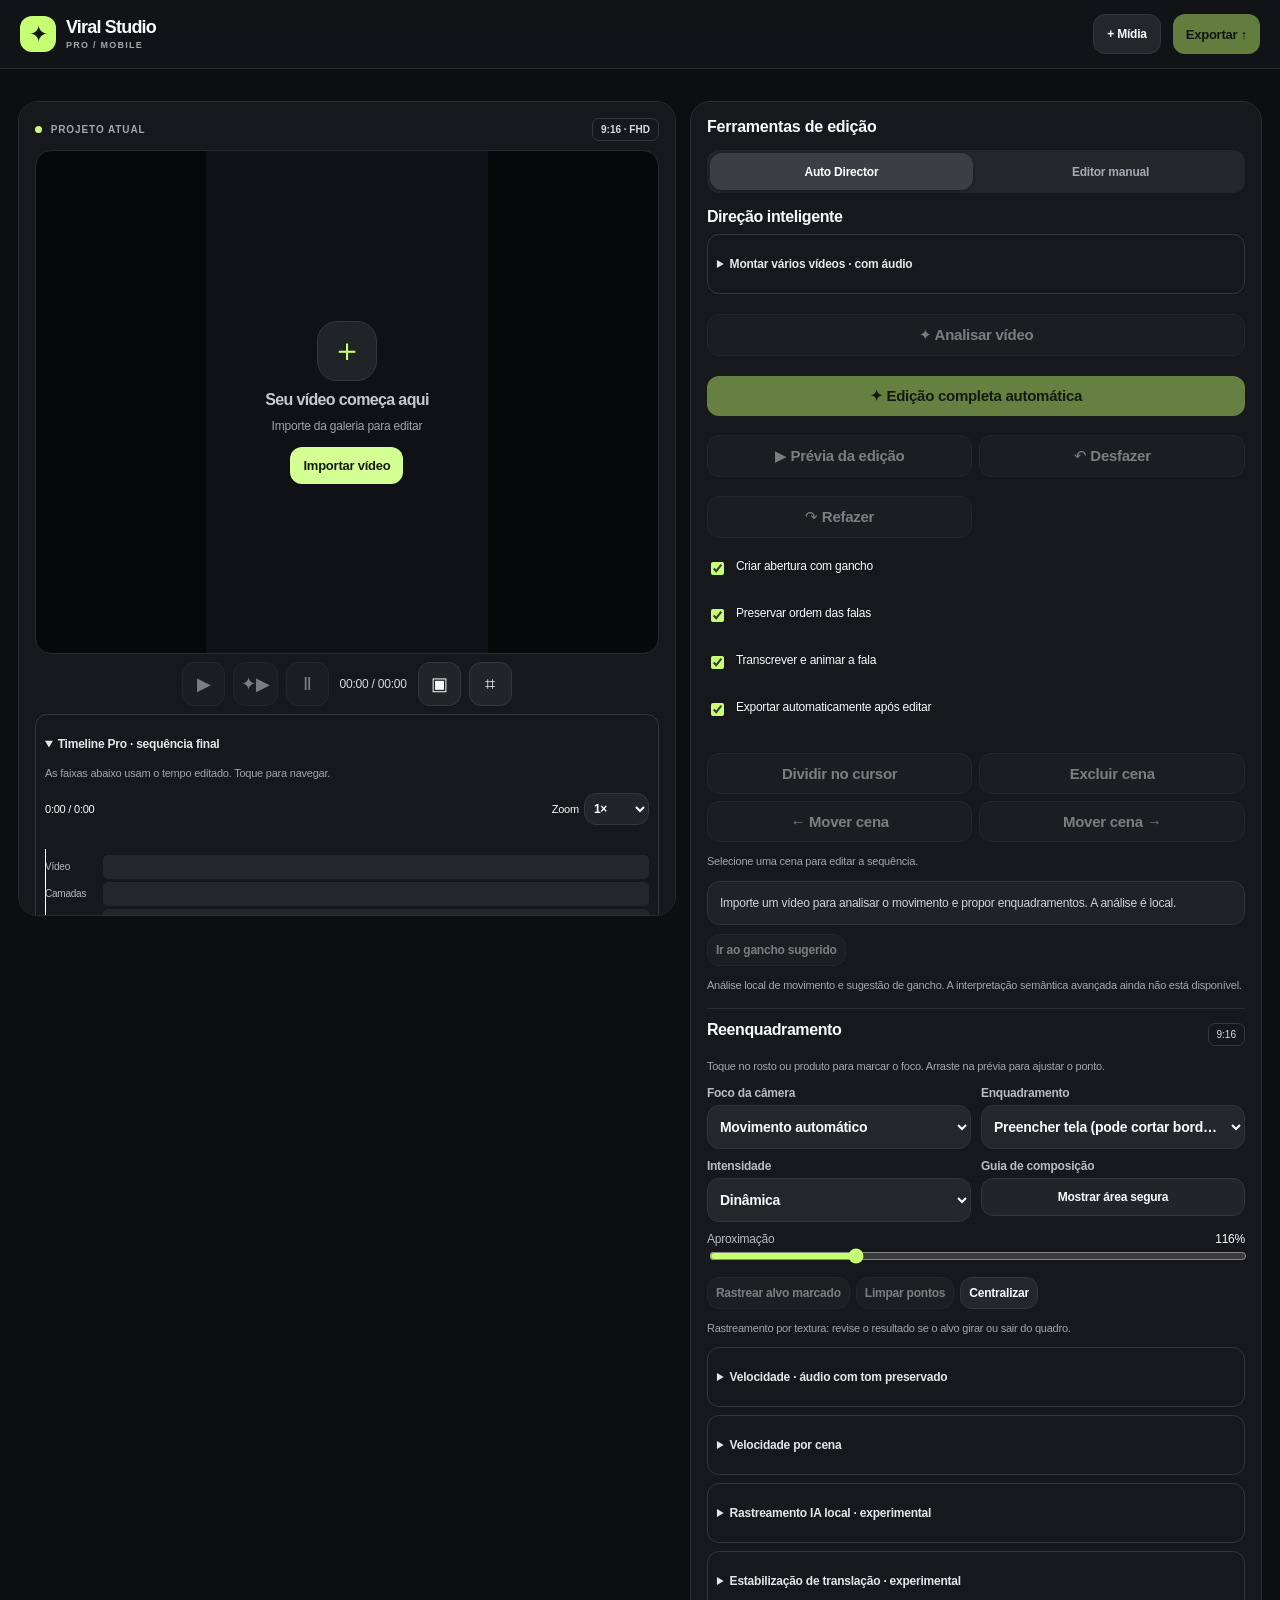
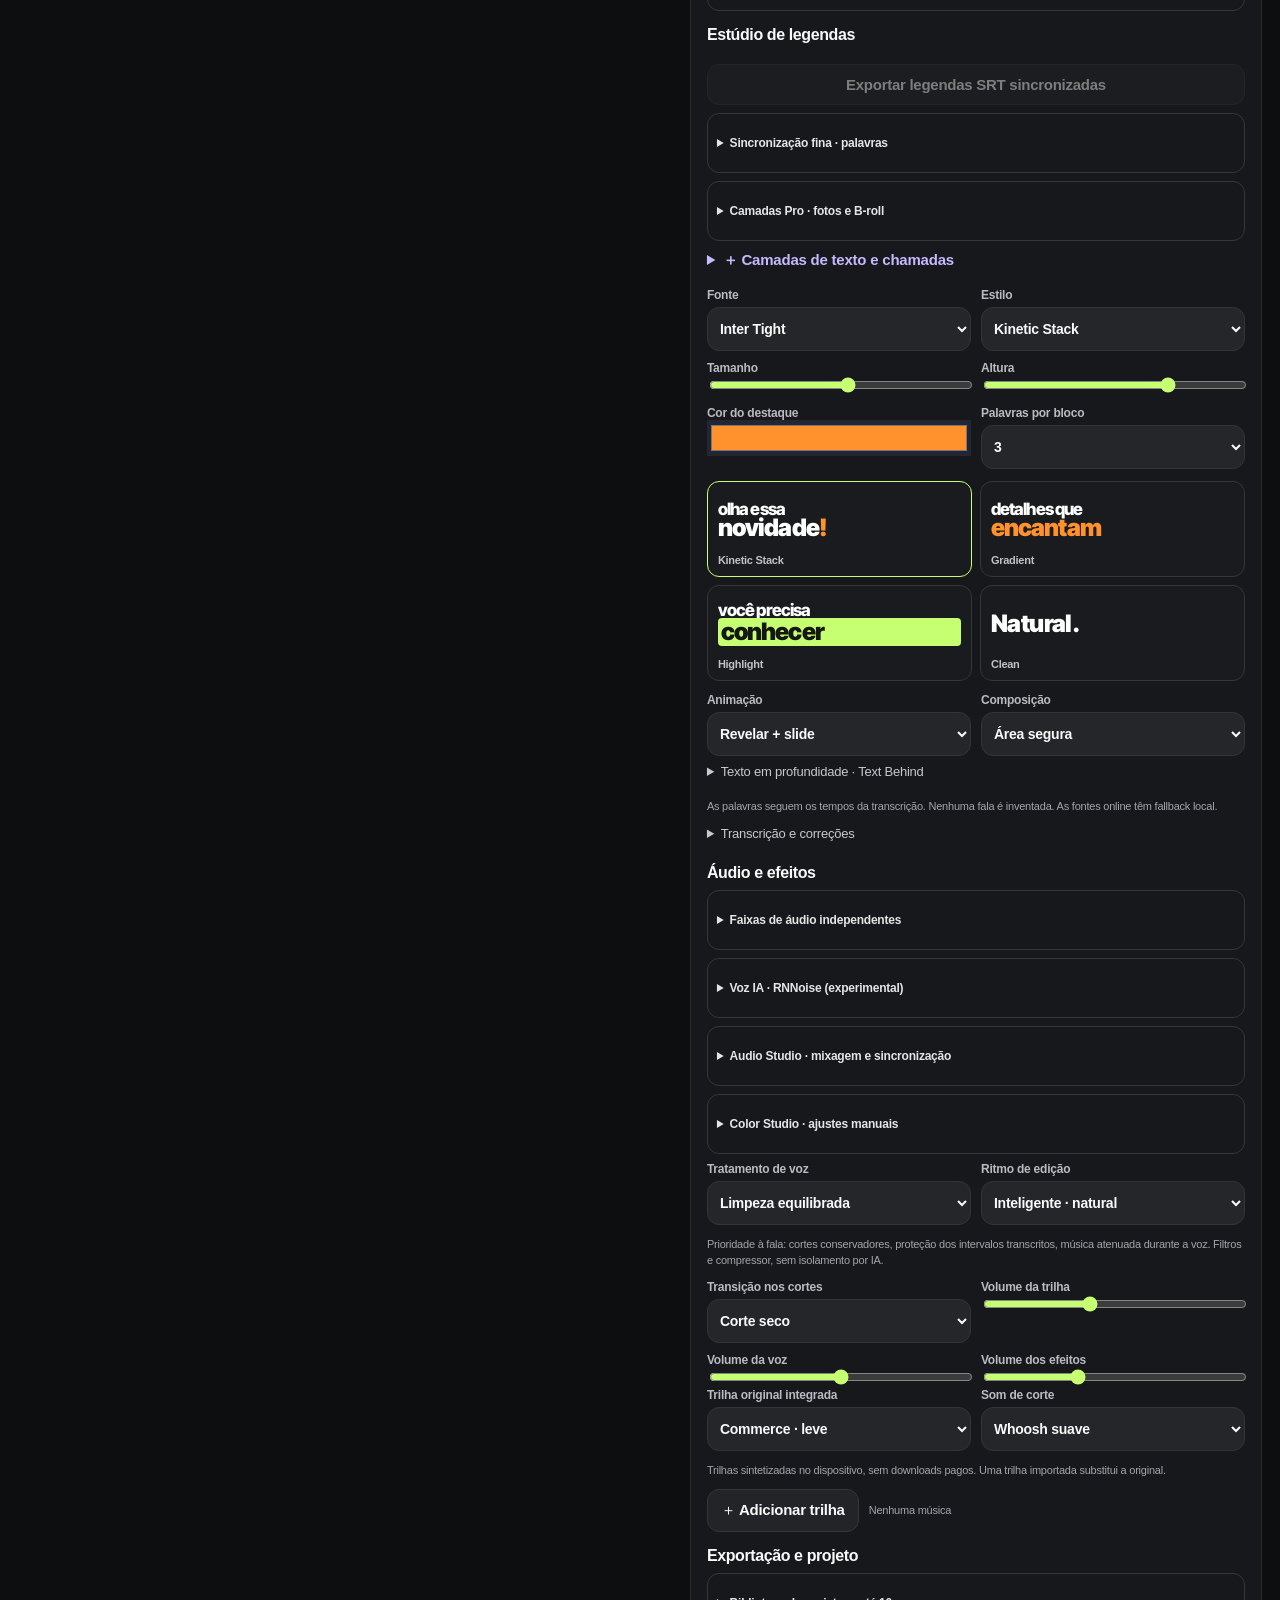
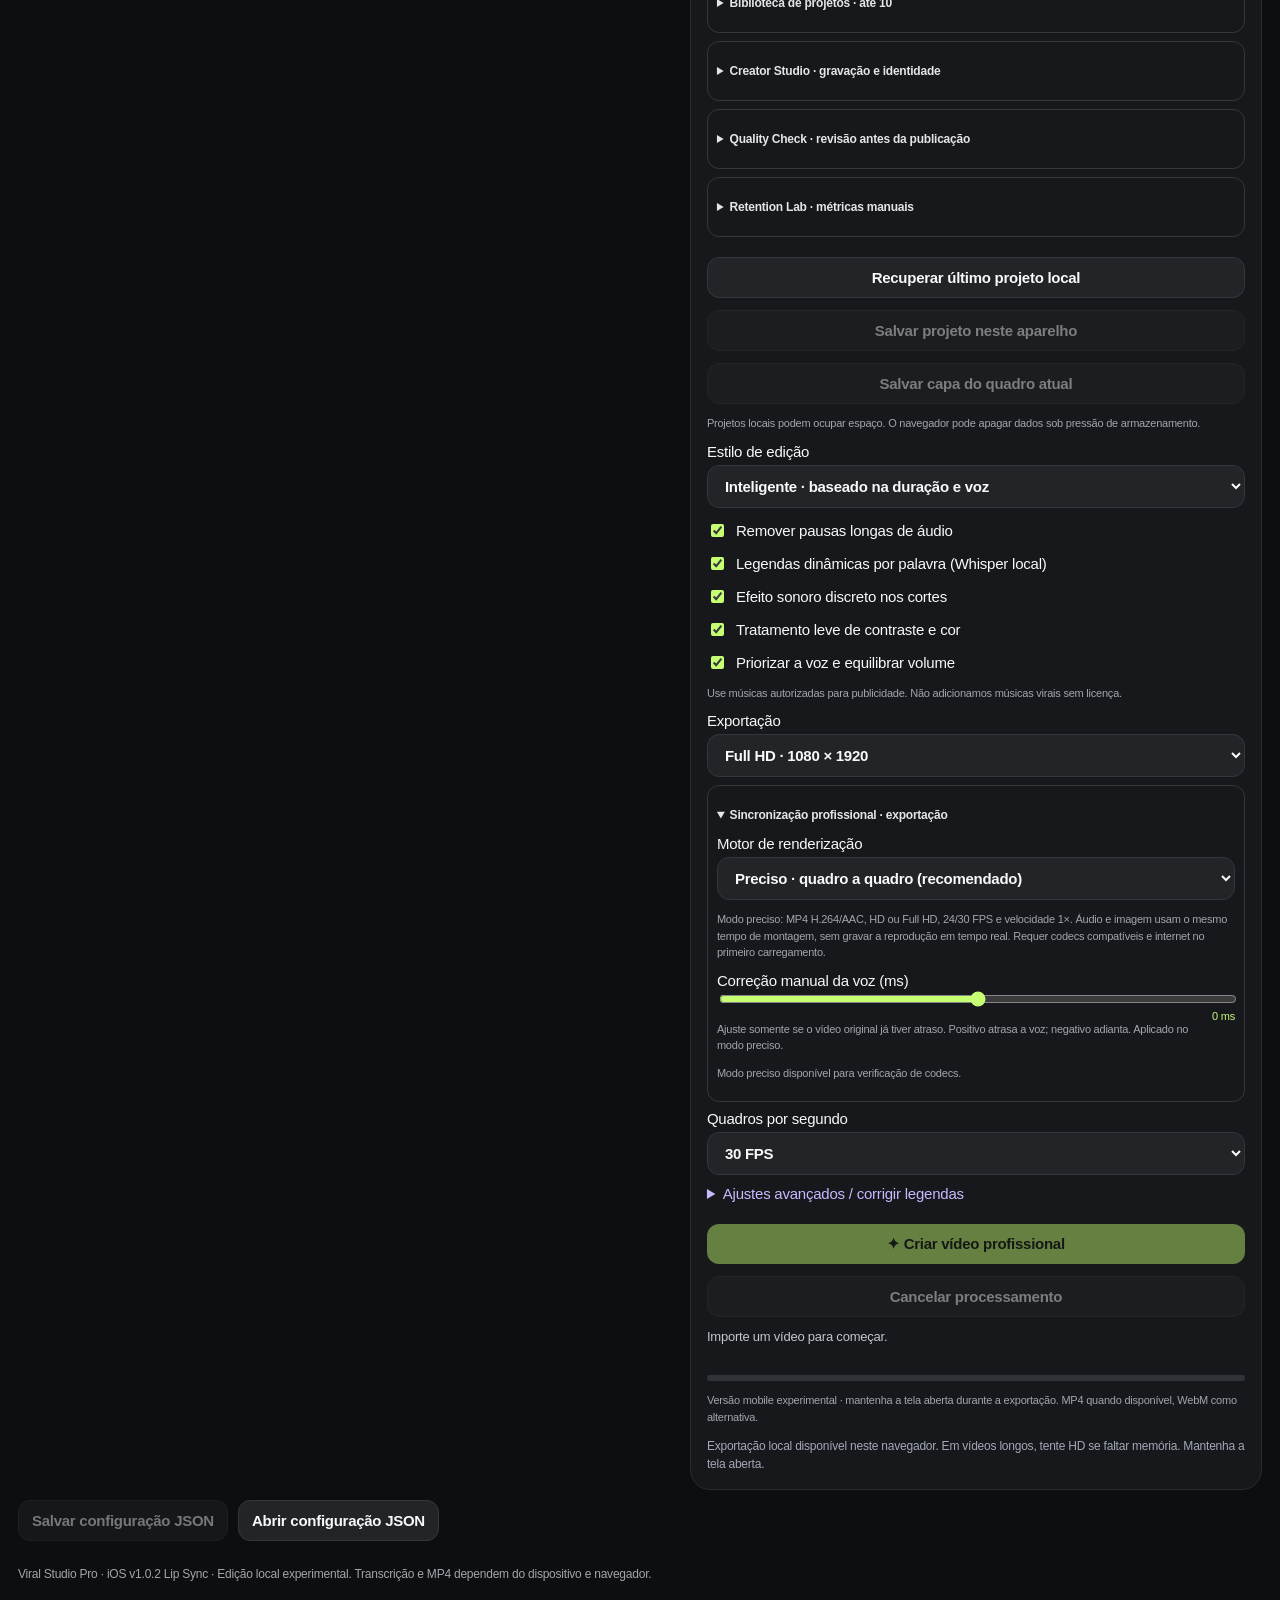
==== commit 03ca41e0: "v1.0.2: verify presented frame timestamps, anchor speech to actual scene frames, compensate AAC prim" ====
--- a/index.html
+++ b/index.html
@@ -45,7 +45,7 @@
 @media(max-width:760px) and (max-height:559px){body.mobile-pro14 .wrap{padding-bottom:calc(var(--dock-size) + 10px)}body.mobile-pro14 #toolsPanel{max-height:52dvh!important}}
 </style></head><body><header><button id="projectsNav14" type="button" class="mobile-pro " aria-label="Projetos" title="Projetos"><svg aria-hidden="true" viewBox="0 0 24 24" fill="none" stroke="currentColor" stroke-width="1.8" stroke-linecap="round" stroke-linejoin="round"><path d="M3 7V5a2 2 0 0 1 2-2h4l3 3h7a2 2 0 0 1 2 2v11a2 2 0 0 1-2 2H5a2 2 0 0 1-2-2z"/></svg></button><div class="wordmark"><span class="brandmark">✦</span><div><strong>Viral Studio</strong><small id="projectStatus14">PRO / MOBILE</small></div></div><button id="mobileImport">+ Mídia</button><button class="primary" disabled="" id="mobileExport">Exportar ↑</button></header><div class="wrap"><main><section class="panel" id="previewPanel"><h2 class="sr-only">Prévia</h2><div class="previewtop"><span><span class="live-dot"></span> PROJETO ATUAL</span><span class="format-pill">9:16 · HD</span></div><div class="preview"><canvas height="1920" id="canvas" width="1080"></canvas><div id="empty"><div class="empty-icon">＋</div><strong>Seu vídeo começa aqui</strong><small>Importe da galeria para editar</small><button id="emptyImport">Importar vídeo</button></div><div aria-hidden="true" hidden="" id="safeGuide"><span>Área segura</span></div><div aria-hidden="true" hidden="" id="focusGuide"></div></div><div class="transport"><span class="mobile-pro final-clock14" id="finalClock14">00:00 / 00:00</span><button id="prevScene14" type="button" class="mobile-pro " aria-label="Cena anterior" title="Cena anterior"><svg aria-hidden="true" viewBox="0 0 24 24" fill="none" stroke="currentColor" stroke-width="1.8" stroke-linecap="round" stroke-linejoin="round"><path d="M19 5 8 12l11 7zM5 5v14"/></svg></button><button id="playEdit14" type="button" class="mobile-pro " aria-label="Reproduzir montagem" title="Reproduzir montagem"><svg aria-hidden="true" viewBox="0 0 24 24" fill="none" stroke="currentColor" stroke-width="1.8" stroke-linecap="round" stroke-linejoin="round"><path d="m8 5 12 7-12 7z"/></svg></button><button id="nextScene14" type="button" class="mobile-pro " aria-label="Próxima cena" title="Próxima cena"><svg aria-hidden="true" viewBox="0 0 24 24" fill="none" stroke="currentColor" stroke-width="1.8" stroke-linecap="round" stroke-linejoin="round"><path d="m5 5 11 7-11 7zM19 5v14"/></svg></button><button id="fullPreview14" type="button" class="mobile-pro " aria-label="Ampliar prévia" title="Ampliar prévia"><svg aria-hidden="true" viewBox="0 0 24 24" fill="none" stroke="currentColor" stroke-width="1.8" stroke-linecap="round" stroke-linejoin="round"><path d="M8 3H3v5M16 3h5v5M21 16v5h-5M8 21H3v-5"/></svg></button><label class="filebtn desktop-import" for="file">+ Mídia</label><input accept="video/*" id="file" type="file"/><button aria-label="Reproduzir fonte" disabled="" id="play">▶</button><button id="quickPreview6" aria-label="Prévia da edição" title="Reproduzir sequência editada" disabled>✦▶</button><button aria-label="Pausar" disabled="" id="pause">Ⅱ</button><span id="time">00:00 / 00:00</span><button aria-pressed="false" id="guideBtn" title="Área segura">▣</button><button id="frameBtn" title="Reenquadrar">⌗</button></div><details id="sourceTools14"><summary>Fonte original · cortes manuais</summary><div class="mobile-pro source-controls14"><button id="sourcePlay14">▶ Fonte original</button><button id="sourcePause14">Ⅱ Pausar</button></div><div class="timeline-head"><strong>Linha do tempo</strong><span>Fonte original</span></div><input aria-label="Posição do vídeo" disabled="" id="seek" max="1" min="0" step=".01" type="range" value="0"/><div class="actions"><button disabled="" id="markIn">Marcar início</button><button disabled="" id="markOut">Marcar fim</button><button disabled="" id="removeRange">Remover intervalo</button><button disabled="" id="resetCuts">Restaurar cortes</button></div><div class="note" id="marks">Intervalo: —</div><div class="note sourceinfo" id="fileinfo">Nenhum vídeo selecionado.</div><div id="timelineShell"><div aria-hidden="true" id="thumbStrip"></div><div id="timeline"></div><div aria-hidden="true" id="timelineHead"></div></div><div class="stats"><span id="original">Original: —</span><span id="edited">Estimado: —</span></div></details><details id="proTimeline" class="pro07" open><summary>Timeline Pro · sequência final</summary><div class="timeline-toolbar14 mobile-pro"><button id="undoMobile14" type="button" class="mobile-pro " aria-label="Desfazer" title="Desfazer"><svg aria-hidden="true" viewBox="0 0 24 24" fill="none" stroke="currentColor" stroke-width="1.8" stroke-linecap="round" stroke-linejoin="round"><path d="m9 14-5-5 5-5M4 9h9a6 6 0 0 1 0 12"/></svg></button><button id="redoMobile14" type="button" class="mobile-pro " aria-label="Refazer" title="Refazer"><svg aria-hidden="true" viewBox="0 0 24 24" fill="none" stroke="currentColor" stroke-width="1.8" stroke-linecap="round" stroke-linejoin="round"><path d="m15 14 5-5-5-5m5 5h-9a6 6 0 0 0 0 12"/></svg></button><strong>Timeline Pro</strong><button id="zoomOut14" type="button" class="mobile-pro " aria-label="Reduzir timeline" title="Reduzir timeline"><svg aria-hidden="true" viewBox="0 0 24 24" fill="none" stroke="currentColor" stroke-width="1.8" stroke-linecap="round" stroke-linejoin="round"><path d="M5 12h14"/></svg></button><button id="zoomIn14" type="button" class="mobile-pro " aria-label="Ampliar timeline" title="Ampliar timeline"><svg aria-hidden="true" viewBox="0 0 24 24" fill="none" stroke="currentColor" stroke-width="1.8" stroke-linecap="round" stroke-linejoin="round"><path d="M5 12h14M12 5v14"/></svg></button></div><p class="note">As faixas abaixo usam o tempo editado. Toque para navegar.</p><div class="pro-head"><span id="proTime">0:00 / 0:00</span><label>Zoom <select id="proZoom"><option value="1">1×</option><option value="1.5">1,5×</option><option value="2">2×</option><option value="3">3×</option><option value="4">4×</option><option value="6">6×</option><option value="8">8×</option></select></label></div><div id="proScroll"><div id="proLanes"><div id="proRuler" class="pro-ruler"></div><div class="pro-track" id="beatRow08" hidden><small>Batidas</small><div id="beatTrack08" class="pro-strip"></div></div><div class="pro-track"><small>Vídeo</small><div id="proScenes" class="pro-strip"></div></div><div class="pro-track"><small>Camadas</small><div id="proOverlays" class="pro-strip"></div></div><div class="pro-track"><small>Legendas</small><div id="proCaptions" class="pro-strip"></div></div><div class="pro-track"><small>Voz</small><div class="pro-strip"><canvas id="proWave" width="640" height="48"></canvas></div></div><div class="pro-track"><small>Áudio+</small><div id="proAudio12" class="pro-strip"></div></div><div class="pro-track"><small>Texto</small><div id="proTexts" class="pro-strip"></div></div><div id="proCursor"></div></div></div><p id="proWaveNote" class="note">Importe um vídeo para visualizar as faixas.</p><button id="proAnalyzeWave" class="wide" type="button">Analisar forma de onda</button><div class="actions pro-context14"><button id="proSplit" type="button">Dividir</button><button id="proDuplicate" type="button">Duplicar</button><button id="proDelete" type="button">Excluir</button><button id="moveLeft14" class="mobile-pro" type="button">← Mover</button><button id="moveRight14" class="mobile-pro" type="button">Mover →</button></div></details><details class="timeline-layers"><summary>Camadas · legendas e câmera</summary><div class="tlabel">LEGENDAS · palavras</div><div class="track caption" id="captionTrack"></div><div class="tlabel">CÂMERA · pontos de foco</div><div class="track camera" id="cameraTrack"></div><div id="shotList"></div></details><div class="result" hidden="" id="result"><div class="result-head14"><h2>Seu vídeo exportado</h2><button id="resultClose14" type="button" class="mobile-pro " aria-label="Fechar resultado" title="Fechar resultado"><svg aria-hidden="true" viewBox="0 0 24 24" fill="none" stroke="currentColor" stroke-width="1.8" stroke-linecap="round" stroke-linejoin="round"><path d="m6 6 12 12M18 6 6 18"/></svg></button></div><video controls="" id="out" playsinline="" webkit-playsinline=""></video><a class="filebtn" download="" id="download" style="display:block;text-decoration:none">Baixar vídeo</a><p class="note" id="outputinfo"></p><p class="note" id="syncResult091" aria-live="polite"></p><button class="wide" id="convertMP4" hidden>Converter para MP4 (local · experimental)</button><p class="note" id="convertStatus" aria-live="polite"></p><button class="wide" hidden="" id="shareVideo">Compartilhar / salvar no iPhone</button></div></section><div class="panel-heading" id="toolHeading">Ferramentas</div><section class="panel" id="toolsPanel"><div class="sheet-head14 mobile-pro"><span class="sheet-grip14"></span><strong id="sheetTitle14">Ferramentas</strong><button id="sheetClose14" type="button" class="mobile-pro " aria-label="Fechar ferramentas" title="Fechar ferramentas"><svg aria-hidden="true" viewBox="0 0 24 24" fill="none" stroke="currentColor" stroke-width="1.8" stroke-linecap="round" stroke-linejoin="round"><path d="m6 6 12 12M18 6 6 18"/></svg></button></div><div class="mobile-pro sheet-shortcuts14" id="sheetShortcuts14"><button data-shortcut14="director">Auto</button><button data-shortcut14="reframe">Enquadrar</button><button data-shortcut14="settings">Ajustes</button><button data-shortcut14="projects">Projetos</button></div><h2>Ferramentas de edição</h2><div class="switcher modes"><button class="active" id="autoMode">Auto Director</button><button id="manualMode">Editor manual</button></div><div class="section" id="director"><h3>Direção inteligente</h3><details class="pro07" id="joinPanel09"><summary>Montar vários vídeos · com áudio</summary><p class="note">Crie uma base única a partir de 2–6 gravações, preservando o áudio de cada uma. Processamento local com nova codificação; os arquivos originais permanecem intactos.</p><label class="filebtn" for="joinFile09">＋ Selecionar gravações</label><input id="joinFile09" type="file" multiple accept="video/*"><div id="joinList09"></div><div class="tools"><label>Formato da base<select id="joinQuality09"><option value="720">HD · mais leve</option><option value="1080">Full HD</option></select></label><label>Imagem<select id="joinFit09"><option value="contain">Preservar tudo</option><option value="cover">Preencher 9:16</option></select></label></div><button id="joinRun09" class="wide" disabled>Unir e abrir no editor</button><p id="joinNote09" class="note">Limites experimentais: até 120 s e 120 MB no total. Exige suporte de gravação do navegador.</p></details><button class="wide" disabled="" id="visualAnalyze">✦ Analisar vídeo</button><div class="auto-actions"><button class="primary wide" id="autoAll" disabled>✦ Edição completa automática</button><button class="wide" id="autoPreview" disabled>▶ Prévia da edição</button><button class="wide" id="undo6" disabled>↶ Desfazer</button><button class="wide" id="redo6" disabled>↷ Refazer</button></div><div class="auto-options"><label class="check"><input id="autoHook" type="checkbox" checked> Criar abertura com gancho</label><label class="check"><input id="autoOrder12" type="checkbox" checked> Preservar ordem das falas</label><label class="check"><input id="autoCaption" type="checkbox" checked> Transcrever e animar a fala</label><label class="check"><input id="autoExport" type="checkbox" checked> Exportar automaticamente após editar</label></div><div id="sequence6" class="sequence6"></div><div class="auto-actions"><button id="sceneSplit6" disabled>Dividir no cursor</button><button id="sceneDel6" disabled>Excluir cena</button><button id="scenePrev6" disabled>← Mover cena</button><button id="sceneNext6" disabled>Mover cena →</button></div><p class="note" id="selected6">Selecione uma cena para editar a sequência.</p><div id="plan">Importe um vídeo para analisar o movimento e propor enquadramentos. A análise é local.</div><div class="actions"><button disabled="" id="suggestHook">Ir ao gancho sugerido</button></div><p class="note">Análise local de movimento e sugestão de gancho. A interpretação semântica avançada ainda não está disponível.</p></div><div class="section" id="reframe"><div class="section-title"><h3>Reenquadramento</h3><span class="micro">9:16</span></div><p class="note">Toque no rosto ou produto para marcar o foco. Arraste na prévia para ajustar o ponto.</p><div class="tools reframe-tools"><label>Foco da câmera<select id="focus"><option value="motion">Movimento automático</option><option value="manual">Pontos de foco manuais</option><option value="face">Rosto (se disponível)</option><option value="center">Centro fixo</option></select></label><label>Enquadramento<select id="fit"><option value="contain">Preservar imagem inteira</option><option selected="" value="cover">Preencher tela (pode cortar bordas)</option></select></label><label>Intensidade<select id="zoom"><option value="1.08">Suave</option><option selected="" value="1.16">Dinâmica</option><option value="1.25">Forte</option><option value="1">Sem zoom</option></select></label><label>Guia de composição<button id="safeToggle">Mostrar área segura</button></label></div><label class="zoom-label">Aproximação <output id="zoomRead">116%</output><input id="zoomRange" max="160" min="100" step="1" type="range" value="116"/></label><div class="actions" id="reframeActions"><button disabled="" id="trackTarget">Rastrear alvo marcado</button><button disabled="" id="clearFocus">Limpar pontos</button><button id="resetFrame">Centralizar</button></div><p class="note">Rastreamento por textura: revise o resultado se o alvo girar ou sair do quadro.</p><details class="pro07"><summary>Velocidade · áudio com tom preservado</summary><label>Velocidade de toda a montagem<select id="speed09"><option value="0.75">0,75×</option><option value="0.9">0,9×</option><option value="1" selected>1× · original</option><option value="1.1">1,1×</option><option value="1.25">1,25×</option><option value="1.5">1,5×</option></select></label><p class="note">A alteração remapeia as legendas, cortes, música e camadas. A edição automática usa 1× para preservar a fala. Não é uma curva por cena.</p><button id="freeze09" class="wide">Adicionar quadro estático como camada</button></details><details class="pro07"><summary>Velocidade por cena</summary><p class="note">Selecione uma cena na Timeline Pro. A voz e as legendas acompanham a velocidade escolhida.</p><label>Velocidade da cena<select id="sceneRate10"><option value="0">Herdar velocidade geral</option><option value="0.75">0,75×</option><option value="0.9">0,9×</option><option value="1">1×</option><option value="1.1">1,1×</option><option value="1.25">1,25×</option><option value="1.5">1,5×</option></select></label><button id="applyRate10" class="wide" disabled>Aplicar à cena selecionada</button><p id="rateNote10" class="note">Nenhuma cena selecionada.</p></details><details class="pro07"><summary>Rastreamento IA local · experimental</summary><label>Alvo<select id="detectTarget10"><option value="person">Pessoa</option><option value="object">Objeto reconhecível</option></select></label><button id="detectRun10" class="wide" disabled>Detectar e acompanhar</button><p id="detectNote10" class="note">Modelo COCO-SSD: reconhece categorias genéricas, não todos os produtos. Requer download inicial pela internet.</p></details><details class="pro07"><summary>Estabilização de translação · experimental</summary><button id="stabilizeRun10" class="wide" disabled>Analisar tremor da câmera</button><label>Intensidade<input id="stabilizePower10" type="range" min="0" max="100" value="70"></label><label class="check"><input id="stabilizeOn10" type="checkbox">Aplicar estabilização</label><p id="stabilizeNote10" class="note">Compensação aproximada de deslocamentos; não corrige rotação, rolling shutter ou movimento complexo. Pode recortar bordas.</p></details></div><div class="section" id="captions"><h3>Estúdio de legendas</h3><button id="srtExport12" class="wide" disabled>Exportar legendas SRT sincronizadas</button><details class="pro07"><summary>Sincronização fina · palavras</summary><label>Compensação visual em ms <input id="captionOffset08" type="range" min="-600" max="600" step="20" value="0"><output id="captionOffsetLabel08">0 ms</output></label><p class="note">Valor positivo atrasa a legenda; negativo adianta. O áudio original não muda.</p><div class="actions"><button id="wordPrev08">‹ Anterior</button><button id="wordNext08">Próxima ›</button><button id="wordAt08">Palavra no cursor</button></div><p id="wordInfo08" class="note">Transcreva o vídeo primeiro.</p><div class="tools"><label>Palavra<input id="wordText08" maxlength="80"></label><label>Início (s)<input id="wordStart08" type="number" step=".01" min="0"></label><label>Fim (s)<input id="wordEnd08" type="number" step=".01" min="0"></label></div><button id="wordSave08" class="wide">Aplicar correção</button></details><details class="pro07" id="overlayPanel07"><summary>Camadas Pro · fotos e B-roll</summary><p class="note">Sobreponha fotos ou vídeos sem som no tempo da montagem. A fala do vídeo principal continua intacta. Limite: 6 mídias, até 40 MB por arquivo.</p><label class="filebtn" for="overlayFile07">＋ Adicionar foto ou vídeo</label><input id="overlayFile07" type="file" accept="image/*,video/*" multiple><div id="overlayList07"></div><div id="overlayControls07" hidden><div class="tools"><label>Início na edição (s)<input id="ovStart07" type="number" min="0" step=".1"></label><label>Fim na edição (s)<input id="ovEnd07" type="number" min=".1" step=".1"></label><label>Posição X (%)<input id="ovX07" type="range" min="0" max="100"></label><label>Posição Y (%)<input id="ovY07" type="range" min="0" max="100"></label><label>Largura (%)<input id="ovScale07" type="range" min="12" max="100"></label><label>Opacidade (%)<input id="ovOpacity07" type="range" min="0" max="100"></label><label>Rotação (°)<input id="ovRotation07" type="range" min="-180" max="180"></label><label>Modo<select id="ovMode07"><option value="pip">Sobreposição</option><option value="full">Tela cheia</option></select></label><label>Máscara<select id="ovMask08"><option value="none">Sem máscara</option><option value="round">Circular</option><option value="rounded">Cantos suaves</option><option value="diamond">Losango</option><option value="split">Metade esquerda</option></select></label><label>Entrada/saída<select id="ovFade08"><option value="0">Sem fade</option><option value=".25">0,25 s</option><option value=".5">0,5 s</option><option value="1">1 s</option></select></label></div><div class="actions"><button id="ovKey07" type="button">◇ Keyframe no cursor</button><button id="ovClear07" type="button">Limpar keyframes</button><button id="ovRemove07" type="button">Excluir camada</button></div><p id="ovInfo07" class="note"></p></div></details><details class="v6-layer"><summary>＋ Camadas de texto e chamadas</summary><div class="tools"><label>Texto<input id="extraText" placeholder="Chamada ou benefício real" maxlength="80"></label><label>Posição<select id="extraPos"><option value="top">Superior</option><option value="bottom">Inferior</option></select></label><label>Início (s)<input id="extraStart" type="number" min="0" step=".1" value="0"></label><label>Fim (s)<input id="extraEnd" type="number" min=".2" step=".1" value="3"></label></div><button id="addExtra" class="wide">Adicionar camada</button><div id="layerList"></div></details><div class="tools"><label>Fonte<select id="font"><option value="Inter Tight" selected>Inter Tight</option><option value="Manrope">Manrope ExtraBold</option><option value="Montserrat">Montserrat ExtraBold</option><option value="Poppins">Poppins Bold</option><option value="Anton">Anton</option><option value="system-ui">Sistema</option></select></label><label>Estilo<select id="captionStyle"><option value="stack" selected>Kinetic Stack</option><option value="gradient">Gradient · editorial</option><option value="kinetic">Kinetic · destaque</option><option value="box">Highlight box</option><option value="clean">Clean · branco</option><option value="single">Power word</option></select></label><label>Tamanho<input id="captionSize" max="130" min="45" type="range" value="90"/></label><label>Altura<input id="captionY" max="77" min="35" type="range" value="65"/></label><label>Cor do destaque<input id="captionColor" style="width:100%;height:36px;background:#232632;border:0" type="color" value="#ff922d"/></label><label>Palavras por bloco<select id="groupSize"><option>2</option><option selected="">3</option><option>4</option></select></label></div><div class="motion-grid"><button data-motion="stack" class="motion-choice selected"><span class="type-sample"><small>olha essa</small><strong>novidade<span>!</span></strong></span><b>Kinetic Stack</b></button><button data-motion="gradient" class="motion-choice"><span class="type-sample grad"><small>detalhes que</small><strong>encantam</strong></span><b>Gradient</b></button><button data-motion="box" class="motion-choice"><span class="type-sample"><small>você precisa</small><strong class="sample-box">conhecer</strong></span><b>Highlight</b></button><button data-motion="clean" class="motion-choice"><span class="type-sample clean"><strong>Natural.</strong></span><b>Clean</b></button></div><div class="tools"><label>Animação<select id="captionMotion"><option value="reveal">Revelar + slide</option><option value="pop">Elastic pop</option><option value="blur">Blur reveal</option><option value="none">Sem animação</option></select></label><label>Composição<select id="captionPlacement"><option value="smart">Área segura</option><option value="manual">Altura manual</option></select></label></div><details class="transcript"><summary>Texto em profundidade · Text Behind</summary><label>Título editorial (opcional)<input id="depthText" placeholder="Ex.: novidade na loja" maxlength="75"></label><div class="tools"><label>Camada<select id="depthMode"><option value="off">Desativada</option><option value="front">À frente (título)</option><option value="person">Atrás da pessoa · IA local</option><option value="mask">Atrás de máscara oval manual</option></select></label><label>Tempo na abertura (s)<input id="depthDuration" type="number" min="0.5" max="30" step="0.5" value="3"></label><label>Altura do título<input id="depthY" type="range" min="9" max="72" value="19"></label><label>Tamanho do título<input id="depthSize" type="range" min="65" max="170" value="120"></label></div><button class="wide" id="loadDepth" type="button">Ativar recorte local da pessoa</button><p class="note" id="depthStatus">O modo IA requer download do modelo gratuito. A máscara manual é aproximada e segue o foco marcado; não recorta a silhueta.</p></details><p class="note">As palavras seguem os tempos da transcrição. Nenhuma fala é inventada. As fontes online têm fallback local.</p><details class="transcript"><summary>Transcrição e correções</summary><textarea id="words" placeholder="0.0 | 0.5 | Olha
 0.5 | 1.0 | essa
-1.0 | 1.6 | novidade!"></textarea><button class="wide" disabled="" id="analyze">Analisar / transcrever</button><p class="note">Uma palavra por linha: início | fim | palavra. O reconhecimento local precisa baixar o modelo na primeira utilização.</p></details></div><div class="section" id="effects"><h3>Áudio e efeitos</h3><details class="pro07"><summary>Faixas de áudio independentes</summary><p class="note">Inclua até 4 trilhas, locuções ou efeitos próprios. A voz original permanece; a proteção de fala pode reduzir o áudio extra.</p><label class="filebtn" for="audioFile12">＋ Importar áudio</label><input id="audioFile12" type="file" accept="audio/*" multiple><div id="audioList12"></div><div id="audioControls12" hidden><div class="tools"><label>Início no vídeo (s)<input id="audioStart12" type="number" min="0" step=".01"></label><label>Fim no vídeo (s)<input id="audioEnd12" type="number" min=".01" step=".01"></label><label>Início no áudio (s)<input id="audioOffset12" type="number" min="0" step=".01"></label><label>Volume (%)<input id="audioVolume12" type="range" min="0" max="100" value="20"></label><label>Fade (s)<input id="audioFade12" type="number" min="0" max="3" step=".1" value=".1"></label><label>Proteção da fala<select id="audioDuck12"><option value="yes">Reduzir durante fala</option><option value="no">Volume constante</option></select></label></div><div class="actions"><button id="audioApply12">Aplicar ajustes</button><button id="audioRemove12">Excluir faixa</button></div><p id="audioInfo12" class="note"></p></div></details><details class="pro07"><summary>Voz IA · RNNoise (experimental)</summary><p class="note">Reduz ruídos de fundo por rede neural local. Não separa diferentes locutores nem garante remover música. Preserve o áudio original se a qualidade ficar pior.</p><button id="noiseRun11" class="wide" disabled>Processar ruído da voz</button><label class="check"><input id="noiseUse11" type="checkbox" disabled> Usar voz processada na prévia e exportação</label><div class="actions"><button id="noiseDownload11" disabled>Salvar WAV tratado</button><button id="noiseListen11" disabled>Ouvir / parar teste</button></div><p id="noiseNote11" class="note">Processamento mono, até 120 segundos; modelo baixado na primeira utilização. O original permanece intacto.</p></details><details class="pro07"><summary>Audio Studio · mixagem e sincronização</summary><div class="tools"><label>Entrada da música (s)<input id="musicOffset08" type="number" min="0" max="3600" step=".1" value="0"></label><label>Fade inicial/final (s)<input id="musicFade08" type="number" min="0" max="4" step=".1" value=".5"></label><label>Proteção da voz<select id="duckPower08"><option value=".20">Alta</option><option value=".35">Média</option><option value=".5">Leve</option></select></label><label>Batidas da trilha (BPM)<input id="bpm08" type="number" min="40" max="240" value="108"></label></div><div class="meter08"><i id="voiceMeter08"></i></div><p class="note" id="audioNote08">Nível instantâneo da voz antes da mixagem. Batidas são guias, não cortam a fala.</p><button id="beatShow08" class="wide">Exibir guia de batidas</button></details><details class="pro07"><summary>Color Studio · ajustes manuais</summary><div class="tools"><label>Exposição<input id="colorExposure07" type="range" min="70" max="135" value="100"></label><label>Contraste<input id="colorContrast07" type="range" min="70" max="135" value="100"></label><label>Saturação<input id="colorSaturation07" type="range" min="0" max="160" value="100"></label><label>Temperatura<input id="colorWarm07" type="range" min="-30" max="30" value="0"></label></div><div class="actions"><button id="colorReset07">Restaurar cores</button></div></details><div class="tools"><label>Tratamento de voz<select id="denoise"><option value="balanced">Limpeza equilibrada</option><option value="strong">Redução forte</option><option value="off">Áudio original</option></select></label><label>Ritmo de edição<select id="pace"><option value="balanced">Inteligente · natural</option><option value="fast">Dinâmico</option><option value="soft">Suave</option></select></label></div><p class="note">Prioridade à fala: cortes conservadores, proteção dos intervalos transcritos, música atenuada durante a voz. Filtros e compressor, sem isolamento por IA.</p><div class="tools"><label>Transição nos cortes<select id="transition"><option value="none">Corte seco</option><option value="zoom">Punch zoom</option><option value="fade">Fade curto</option><option value="flash">Flash suave</option><option value="blur08">Desfoque de entrada</option><option value="dip08">Dip escuro</option></select></label><label>Volume da trilha<input id="musicVolume" max="35" min="0" type="range" value="14"/></label><label>Volume da voz<input id="voiceVolume" max="150" min="50" type="range" value="100"/></label><label>Volume dos efeitos<input id="fxVolume" max="100" min="0" type="range" value="35"/></label></div><div class="tools"><label>Trilha original integrada<select id="builtinMusic"><option value="off">Sem trilha automática</option><option value="commerce" selected>Commerce · leve</option><option value="premium">Premium · suave</option><option value="energy">Energy · ritmo rápido</option></select></label><label>Som de corte<select id="soundStyle"><option value="soft">Whoosh suave</option><option value="pop">Pop discreto</option><option value="impact">Impacto grave</option></select></label></div><p class="note">Trilhas sintetizadas no dispositivo, sem downloads pagos. Uma trilha importada substitui a original.</p><div class="row music-row"><label class="filebtn" for="musicfile">＋ Adicionar trilha</label><span class="note" id="musicinfo">Nenhuma música</span><input accept="audio/*" id="musicfile" type="file"/></div></div><div class="section" id="settings"><h3>Exportação e projeto</h3><div class="mobile-pro project-actions14"><button id="projectSave14">Salvar edição local</button><button id="projectRecover14">Recuperar última edição</button><button id="jsonSave14">Exportar JSON</button><label class="filebtn" for="projectFile">Abrir JSON</label><button id="resultOpen14" hidden>Último vídeo exportado</button></div><details class="pro07" id="projectLibrary08"><summary>Biblioteca de projetos · até 10</summary><label>Nome do projeto<input id="projectName08" placeholder="Ex.: Demonstração de produto" maxlength="70"></label><div class="actions"><button id="librarySave08">Salvar na biblioteca</button><button id="libraryRefresh08">Atualizar lista</button></div><div id="libraryList08"></div><p class="note">Os projetos e as mídias ficam no armazenamento do aparelho; não são enviados a um servidor.</p></details><details class="pro07"><summary>Creator Studio · gravação e identidade</summary><div class="actions"><button id="prompterOpen08">Teleprompter</button><label class="filebtn" for="capture08">Gravar pela câmera</label><input id="capture08" type="file" accept="video/*" capture="environment"></div><label>Perfil de edição<select id="brandPreset08"><option value="retail">Varejo dinâmico</option><option value="premium">Produtos premium</option><option value="clean">Demonstração natural</option></select></label><button id="presetApply08" class="wide">Aplicar estilo</button><p class="note">Os perfis ajustam apenas estilo e som, sem inventar preços ou informações.</p></details><details class="pro07"><summary>Quality Check · revisão antes da publicação</summary><button id="qualityCheck08" class="wide">Verificar edição</button><div id="qualityResult08" class="note"></div></details><details class="pro07"><summary>Retention Lab · métricas manuais</summary><div class="tools"><label>Reproduções<input id="metricViews08" type="number" min="0"></label><label>Tempo médio (s)<input id="metricWatch08" type="number" min="0" step=".1"></label><label>Compartilhamentos<input id="metricShares08" type="number" min="0"></label><label>Salvamentos<input id="metricSaves08" type="number" min="0"></label></div><button id="metricCalc08" class="wide">Calcular indicadores</button><p id="metricResult08" class="note">Insira as métricas reais do Instagram após publicar.</p></details><button class="wide" id="recover6">Recuperar último projeto local</button><button class="wide" id="save6">Salvar projeto neste aparelho</button><button class="wide" id="cover6">Salvar capa do quadro atual</button><p class="note" id="saveNote6">Projetos locais podem ocupar espaço. O navegador pode apagar dados sob pressão de armazenamento.</p></div><label>Estilo de edição<select id="style"><option value="auto">Inteligente · baseado na duração e voz</option><option value="viral">Viral · cortes rápidos e zoom</option><option value="premium">Premium · movimentos suaves</option><option value="natural">Natural · foco na gravação</option></select></label><label class="check"><input checked="" id="cuts" type="checkbox"/> Remover pausas longas de áudio</label><label class="check"><input checked="" id="subs" type="checkbox"/> Legendas dinâmicas por palavra (Whisper local)</label><label class="check"><input checked="" id="sfx" type="checkbox"/> Efeito sonoro discreto nos cortes</label><label class="check"><input checked="" id="grade" type="checkbox"/> Tratamento leve de contraste e cor</label><label class="check"><input checked="" id="duck" type="checkbox"/> Priorizar a voz e equilibrar volume</label><p class="note">Use músicas autorizadas para publicidade. Não adicionamos músicas virais sem licença.</p><label>Exportação<select id="quality"><option selected="selected" value="1080">Full HD · 1080 × 1920</option><option value="720">HD · 720 × 1280 (mais leve)</option><option value="2160">4K · 2160 × 3840 (experimental)</option></select></label><details class="pro07" open><summary>Sincronização profissional · exportação</summary><label>Motor de renderização<select id="syncMode13"><option value="exact" selected>Preciso · quadro a quadro (recomendado)</option><option value="realtime">Tempo real · compatibilidade</option></select></label><p class="note">Modo preciso: MP4 H.264/AAC, HD ou Full HD, 24/30 FPS e velocidade 1×. Áudio e imagem usam o mesmo tempo de montagem, sem gravar a reprodução em tempo real. Requer codecs compatíveis e internet no primeiro carregamento.</p><label>Correção manual da voz (ms)<input id="voiceOffset13" type="range" min="-400" max="400" step="10" value="0"><output id="voiceOffsetLabel13">0 ms</output></label><p class="note">Ajuste somente se o vídeo original já tiver atraso. Positivo atrasa a voz; negativo adianta. Aplicado no modo preciso.</p><p id="syncModeNote13" class="note">Recomendação: modo preciso e 30 FPS. O áudio codificado é conferido antes de liberar o arquivo.</p></details><label>Quadros por segundo<select id="fps09"><option value="24">24 FPS</option><option value="30" selected>30 FPS</option><option value="60">60 FPS · experimental</option></select></label><details><summary>Ajustes avançados / corrigir legendas</summary><label style="margin-top:10px">Marca opcional<input id="brand" maxlength="36" placeholder="Ex.: Ananda Presentes" style="display:block;width:100%;background:#232632;border:1px solid #30323e;border-radius:8px;padding:10px;color:white;margin-top:5px"/></label></details><button class="primary wide" disabled="" id="export">✦ Criar vídeo profissional</button><button class="wide" disabled="" id="cancel">Cancelar processamento</button><div class="row"><span class="status" id="status" role="status">Importe um vídeo para começar.</span></div><div class="progress"><div id="bar"></div></div><p class="note">Versão mobile experimental · mantenha a tela aberta durante a exportação. MP4 quando disponível, WebM como alternativa.</p><div class="device-note" id="deviceNote"></div></section></main><div class="row"><button disabled="" id="saveProject">Salvar configuração JSON</button><label class="filebtn" for="projectFile">Abrir configuração JSON</label><input accept="application/json,.json" id="projectFile" type="file"/></div><footer>Viral Studio Pro · iOS v1.0.1 Sync · Edição local experimental. Transcrição e MP4 dependem do dispositivo e navegador.</footer><div class="mobile-bottom"><div id="mobileStatus" role="status">Importe um vídeo para começar.</div><div class="mobile-buttons"><button class="primary" disabled="" id="quickCreate">✦ Editar tudo com IA</button><button hidden="" id="mobileCancel">Cancelar</button></div><div class="progress"><div id="mobileBar"></div></div><nav aria-label="Ferramentas" class="mobile-nav"><button data-tab="cuts" aria-label="Cortar"><svg aria-hidden="true" viewBox="0 0 24 24" fill="none" stroke="currentColor" stroke-width="1.8" stroke-linecap="round" stroke-linejoin="round"><circle cx="6" cy="6" r="3"/><circle cx="6" cy="18" r="3"/><path d="m8 8 13 13M8 16 21 3"/></svg><span>Cortar</span></button><button data-tab="effects" aria-label="Áudio"><svg aria-hidden="true" viewBox="0 0 24 24" fill="none" stroke="currentColor" stroke-width="1.8" stroke-linecap="round" stroke-linejoin="round"><path d="M3 10v4M7 6v12M12 3v18M17 6v12M21 10v4"/></svg><span>Áudio</span></button><button data-tab="captions" aria-label="Texto"><svg aria-hidden="true" viewBox="0 0 24 24" fill="none" stroke="currentColor" stroke-width="1.8" stroke-linecap="round" stroke-linejoin="round"><path d="M4 5h16M12 5v14M8 19h8"/></svg><span>Texto</span></button><button data-tab="layers" aria-label="Camadas"><svg aria-hidden="true" viewBox="0 0 24 24" fill="none" stroke="currentColor" stroke-width="1.8" stroke-linecap="round" stroke-linejoin="round"><path d="m12 3 10 5-10 5L2 8zM2 12l10 5 10-5M2 16l10 5 10-5"/></svg><span>Camadas</span></button><button data-tab="fx" aria-label="Efeitos"><svg aria-hidden="true" viewBox="0 0 24 24" fill="none" stroke="currentColor" stroke-width="1.8" stroke-linecap="round" stroke-linejoin="round"><path d="m12 2 2.8 7.2L22 12l-7.2 2.8L12 22l-2.8-7.2L2 12l7.2-2.8z"/></svg><span>Efeitos</span></button><button data-tab="more" aria-label="Mais"><svg aria-hidden="true" viewBox="0 0 24 24" fill="none" stroke="currentColor" stroke-width="1.8" stroke-linecap="round" stroke-linejoin="round"><circle cx="5" cy="12" r="1"/><circle cx="12" cy="12" r="1"/><circle cx="19" cy="12" r="1"/></svg><span>Mais</span></button></nav></div></div><dialog id="prompter08"><div class="prompter-head08"><strong>Teleprompter</strong><button id="prompterClose08">Fechar</button></div><div class="tools"><label>Velocidade<input id="prompterSpeed08" type="range" min="8" max="80" value="24"></label><label>Tamanho<input id="prompterSize08" type="range" min="20" max="54" value="32"></label></div><textarea id="prompterText08" placeholder="Cole aqui seu roteiro..."></textarea><div id="prompterWindow08"><div id="prompterRead08"></div></div><div class="actions"><button id="prompterStart08">Reproduzir / pausar</button><button id="prompterReset08">Reiniciar</button><button id="prompterCamera08">Ativar câmera</button><button id="prompterRecord08" disabled>Gravar</button><button id="prompterStop08" disabled>Parar e importar</button></div><video id="prompterVideo08" autoplay muted playsinline hidden></video><p class="note" id="prompterNote08">A câmera e o microfone exigem permissão. O roteiro não aparece no vídeo gravado.</p></dialog><video id="source" playsinline="" preload="auto" webkit-playsinline=""></video><audio id="music" loop="" preload="auto"></audio>
+1.0 | 1.6 | novidade!"></textarea><button class="wide" disabled="" id="analyze">Analisar / transcrever</button><p class="note">Uma palavra por linha: início | fim | palavra. O reconhecimento local precisa baixar o modelo na primeira utilização.</p></details></div><div class="section" id="effects"><h3>Áudio e efeitos</h3><details class="pro07"><summary>Faixas de áudio independentes</summary><p class="note">Inclua até 4 trilhas, locuções ou efeitos próprios. A voz original permanece; a proteção de fala pode reduzir o áudio extra.</p><label class="filebtn" for="audioFile12">＋ Importar áudio</label><input id="audioFile12" type="file" accept="audio/*" multiple><div id="audioList12"></div><div id="audioControls12" hidden><div class="tools"><label>Início no vídeo (s)<input id="audioStart12" type="number" min="0" step=".01"></label><label>Fim no vídeo (s)<input id="audioEnd12" type="number" min=".01" step=".01"></label><label>Início no áudio (s)<input id="audioOffset12" type="number" min="0" step=".01"></label><label>Volume (%)<input id="audioVolume12" type="range" min="0" max="100" value="20"></label><label>Fade (s)<input id="audioFade12" type="number" min="0" max="3" step=".1" value=".1"></label><label>Proteção da fala<select id="audioDuck12"><option value="yes">Reduzir durante fala</option><option value="no">Volume constante</option></select></label></div><div class="actions"><button id="audioApply12">Aplicar ajustes</button><button id="audioRemove12">Excluir faixa</button></div><p id="audioInfo12" class="note"></p></div></details><details class="pro07"><summary>Voz IA · RNNoise (experimental)</summary><p class="note">Reduz ruídos de fundo por rede neural local. Não separa diferentes locutores nem garante remover música. Preserve o áudio original se a qualidade ficar pior.</p><button id="noiseRun11" class="wide" disabled>Processar ruído da voz</button><label class="check"><input id="noiseUse11" type="checkbox" disabled> Usar voz processada na prévia e exportação</label><div class="actions"><button id="noiseDownload11" disabled>Salvar WAV tratado</button><button id="noiseListen11" disabled>Ouvir / parar teste</button></div><p id="noiseNote11" class="note">Processamento mono, até 120 segundos; modelo baixado na primeira utilização. O original permanece intacto.</p></details><details class="pro07"><summary>Audio Studio · mixagem e sincronização</summary><div class="tools"><label>Entrada da música (s)<input id="musicOffset08" type="number" min="0" max="3600" step=".1" value="0"></label><label>Fade inicial/final (s)<input id="musicFade08" type="number" min="0" max="4" step=".1" value=".5"></label><label>Proteção da voz<select id="duckPower08"><option value=".20">Alta</option><option value=".35">Média</option><option value=".5">Leve</option></select></label><label>Batidas da trilha (BPM)<input id="bpm08" type="number" min="40" max="240" value="108"></label></div><div class="meter08"><i id="voiceMeter08"></i></div><p class="note" id="audioNote08">Nível instantâneo da voz antes da mixagem. Batidas são guias, não cortam a fala.</p><button id="beatShow08" class="wide">Exibir guia de batidas</button></details><details class="pro07"><summary>Color Studio · ajustes manuais</summary><div class="tools"><label>Exposição<input id="colorExposure07" type="range" min="70" max="135" value="100"></label><label>Contraste<input id="colorContrast07" type="range" min="70" max="135" value="100"></label><label>Saturação<input id="colorSaturation07" type="range" min="0" max="160" value="100"></label><label>Temperatura<input id="colorWarm07" type="range" min="-30" max="30" value="0"></label></div><div class="actions"><button id="colorReset07">Restaurar cores</button></div></details><div class="tools"><label>Tratamento de voz<select id="denoise"><option value="balanced">Limpeza equilibrada</option><option value="strong">Redução forte</option><option value="off">Áudio original</option></select></label><label>Ritmo de edição<select id="pace"><option value="balanced">Inteligente · natural</option><option value="fast">Dinâmico</option><option value="soft">Suave</option></select></label></div><p class="note">Prioridade à fala: cortes conservadores, proteção dos intervalos transcritos, música atenuada durante a voz. Filtros e compressor, sem isolamento por IA.</p><div class="tools"><label>Transição nos cortes<select id="transition"><option value="none">Corte seco</option><option value="zoom">Punch zoom</option><option value="fade">Fade curto</option><option value="flash">Flash suave</option><option value="blur08">Desfoque de entrada</option><option value="dip08">Dip escuro</option></select></label><label>Volume da trilha<input id="musicVolume" max="35" min="0" type="range" value="14"/></label><label>Volume da voz<input id="voiceVolume" max="150" min="50" type="range" value="100"/></label><label>Volume dos efeitos<input id="fxVolume" max="100" min="0" type="range" value="35"/></label></div><div class="tools"><label>Trilha original integrada<select id="builtinMusic"><option value="off">Sem trilha automática</option><option value="commerce" selected>Commerce · leve</option><option value="premium">Premium · suave</option><option value="energy">Energy · ritmo rápido</option></select></label><label>Som de corte<select id="soundStyle"><option value="soft">Whoosh suave</option><option value="pop">Pop discreto</option><option value="impact">Impacto grave</option></select></label></div><p class="note">Trilhas sintetizadas no dispositivo, sem downloads pagos. Uma trilha importada substitui a original.</p><div class="row music-row"><label class="filebtn" for="musicfile">＋ Adicionar trilha</label><span class="note" id="musicinfo">Nenhuma música</span><input accept="audio/*" id="musicfile" type="file"/></div></div><div class="section" id="settings"><h3>Exportação e projeto</h3><div class="mobile-pro project-actions14"><button id="projectSave14">Salvar edição local</button><button id="projectRecover14">Recuperar última edição</button><button id="jsonSave14">Exportar JSON</button><label class="filebtn" for="projectFile">Abrir JSON</label><button id="resultOpen14" hidden>Último vídeo exportado</button></div><details class="pro07" id="projectLibrary08"><summary>Biblioteca de projetos · até 10</summary><label>Nome do projeto<input id="projectName08" placeholder="Ex.: Demonstração de produto" maxlength="70"></label><div class="actions"><button id="librarySave08">Salvar na biblioteca</button><button id="libraryRefresh08">Atualizar lista</button></div><div id="libraryList08"></div><p class="note">Os projetos e as mídias ficam no armazenamento do aparelho; não são enviados a um servidor.</p></details><details class="pro07"><summary>Creator Studio · gravação e identidade</summary><div class="actions"><button id="prompterOpen08">Teleprompter</button><label class="filebtn" for="capture08">Gravar pela câmera</label><input id="capture08" type="file" accept="video/*" capture="environment"></div><label>Perfil de edição<select id="brandPreset08"><option value="retail">Varejo dinâmico</option><option value="premium">Produtos premium</option><option value="clean">Demonstração natural</option></select></label><button id="presetApply08" class="wide">Aplicar estilo</button><p class="note">Os perfis ajustam apenas estilo e som, sem inventar preços ou informações.</p></details><details class="pro07"><summary>Quality Check · revisão antes da publicação</summary><button id="qualityCheck08" class="wide">Verificar edição</button><div id="qualityResult08" class="note"></div></details><details class="pro07"><summary>Retention Lab · métricas manuais</summary><div class="tools"><label>Reproduções<input id="metricViews08" type="number" min="0"></label><label>Tempo médio (s)<input id="metricWatch08" type="number" min="0" step=".1"></label><label>Compartilhamentos<input id="metricShares08" type="number" min="0"></label><label>Salvamentos<input id="metricSaves08" type="number" min="0"></label></div><button id="metricCalc08" class="wide">Calcular indicadores</button><p id="metricResult08" class="note">Insira as métricas reais do Instagram após publicar.</p></details><button class="wide" id="recover6">Recuperar último projeto local</button><button class="wide" id="save6">Salvar projeto neste aparelho</button><button class="wide" id="cover6">Salvar capa do quadro atual</button><p class="note" id="saveNote6">Projetos locais podem ocupar espaço. O navegador pode apagar dados sob pressão de armazenamento.</p></div><label>Estilo de edição<select id="style"><option value="auto">Inteligente · baseado na duração e voz</option><option value="viral">Viral · cortes rápidos e zoom</option><option value="premium">Premium · movimentos suaves</option><option value="natural">Natural · foco na gravação</option></select></label><label class="check"><input checked="" id="cuts" type="checkbox"/> Remover pausas longas de áudio</label><label class="check"><input checked="" id="subs" type="checkbox"/> Legendas dinâmicas por palavra (Whisper local)</label><label class="check"><input checked="" id="sfx" type="checkbox"/> Efeito sonoro discreto nos cortes</label><label class="check"><input checked="" id="grade" type="checkbox"/> Tratamento leve de contraste e cor</label><label class="check"><input checked="" id="duck" type="checkbox"/> Priorizar a voz e equilibrar volume</label><p class="note">Use músicas autorizadas para publicidade. Não adicionamos músicas virais sem licença.</p><label>Exportação<select id="quality"><option selected="selected" value="1080">Full HD · 1080 × 1920</option><option value="720">HD · 720 × 1280 (mais leve)</option><option value="2160">4K · 2160 × 3840 (experimental)</option></select></label><details class="pro07" open><summary>Sincronização profissional · exportação</summary><label>Motor de renderização<select id="syncMode13"><option value="exact" selected>Preciso · quadro a quadro (recomendado)</option><option value="realtime">Tempo real · compatibilidade</option></select></label><p class="note">Modo preciso: MP4 H.264/AAC, HD ou Full HD, 24/30 FPS e velocidade 1×. Áudio e imagem usam o mesmo tempo de montagem, sem gravar a reprodução em tempo real. Requer codecs compatíveis e internet no primeiro carregamento.</p><label>Correção manual da voz (ms)<input id="voiceOffset13" type="range" min="-400" max="400" step="10" value="0"><output id="voiceOffsetLabel13">0 ms</output></label><p class="note">Ajuste somente se o vídeo original já tiver atraso. Positivo atrasa a voz; negativo adianta. Aplicado no modo preciso.</p><p id="syncModeNote13" class="note">Recomendação: modo preciso e 30 FPS. O áudio codificado é conferido antes de liberar o arquivo.</p></details><label>Quadros por segundo<select id="fps09"><option value="24">24 FPS</option><option value="30" selected>30 FPS</option><option value="60">60 FPS · experimental</option></select></label><details><summary>Ajustes avançados / corrigir legendas</summary><label style="margin-top:10px">Marca opcional<input id="brand" maxlength="36" placeholder="Ex.: Ananda Presentes" style="display:block;width:100%;background:#232632;border:1px solid #30323e;border-radius:8px;padding:10px;color:white;margin-top:5px"/></label></details><button class="primary wide" disabled="" id="export">✦ Criar vídeo profissional</button><button class="wide" disabled="" id="cancel">Cancelar processamento</button><div class="row"><span class="status" id="status" role="status">Importe um vídeo para começar.</span></div><div class="progress"><div id="bar"></div></div><p class="note">Versão mobile experimental · mantenha a tela aberta durante a exportação. MP4 quando disponível, WebM como alternativa.</p><div class="device-note" id="deviceNote"></div></section></main><div class="row"><button disabled="" id="saveProject">Salvar configuração JSON</button><label class="filebtn" for="projectFile">Abrir configuração JSON</label><input accept="application/json,.json" id="projectFile" type="file"/></div><footer>Viral Studio Pro · iOS v1.0.2 Lip Sync · Edição local experimental. Transcrição e MP4 dependem do dispositivo e navegador.</footer><div class="mobile-bottom"><div id="mobileStatus" role="status">Importe um vídeo para começar.</div><div class="mobile-buttons"><button class="primary" disabled="" id="quickCreate">✦ Editar tudo com IA</button><button hidden="" id="mobileCancel">Cancelar</button></div><div class="progress"><div id="mobileBar"></div></div><nav aria-label="Ferramentas" class="mobile-nav"><button data-tab="cuts" aria-label="Cortar"><svg aria-hidden="true" viewBox="0 0 24 24" fill="none" stroke="currentColor" stroke-width="1.8" stroke-linecap="round" stroke-linejoin="round"><circle cx="6" cy="6" r="3"/><circle cx="6" cy="18" r="3"/><path d="m8 8 13 13M8 16 21 3"/></svg><span>Cortar</span></button><button data-tab="effects" aria-label="Áudio"><svg aria-hidden="true" viewBox="0 0 24 24" fill="none" stroke="currentColor" stroke-width="1.8" stroke-linecap="round" stroke-linejoin="round"><path d="M3 10v4M7 6v12M12 3v18M17 6v12M21 10v4"/></svg><span>Áudio</span></button><button data-tab="captions" aria-label="Texto"><svg aria-hidden="true" viewBox="0 0 24 24" fill="none" stroke="currentColor" stroke-width="1.8" stroke-linecap="round" stroke-linejoin="round"><path d="M4 5h16M12 5v14M8 19h8"/></svg><span>Texto</span></button><button data-tab="layers" aria-label="Camadas"><svg aria-hidden="true" viewBox="0 0 24 24" fill="none" stroke="currentColor" stroke-width="1.8" stroke-linecap="round" stroke-linejoin="round"><path d="m12 3 10 5-10 5L2 8zM2 12l10 5 10-5M2 16l10 5 10-5"/></svg><span>Camadas</span></button><button data-tab="fx" aria-label="Efeitos"><svg aria-hidden="true" viewBox="0 0 24 24" fill="none" stroke="currentColor" stroke-width="1.8" stroke-linecap="round" stroke-linejoin="round"><path d="m12 2 2.8 7.2L22 12l-7.2 2.8L12 22l-2.8-7.2L2 12l7.2-2.8z"/></svg><span>Efeitos</span></button><button data-tab="more" aria-label="Mais"><svg aria-hidden="true" viewBox="0 0 24 24" fill="none" stroke="currentColor" stroke-width="1.8" stroke-linecap="round" stroke-linejoin="round"><circle cx="5" cy="12" r="1"/><circle cx="12" cy="12" r="1"/><circle cx="19" cy="12" r="1"/></svg><span>Mais</span></button></nav></div></div><dialog id="prompter08"><div class="prompter-head08"><strong>Teleprompter</strong><button id="prompterClose08">Fechar</button></div><div class="tools"><label>Velocidade<input id="prompterSpeed08" type="range" min="8" max="80" value="24"></label><label>Tamanho<input id="prompterSize08" type="range" min="20" max="54" value="32"></label></div><textarea id="prompterText08" placeholder="Cole aqui seu roteiro..."></textarea><div id="prompterWindow08"><div id="prompterRead08"></div></div><div class="actions"><button id="prompterStart08">Reproduzir / pausar</button><button id="prompterReset08">Reiniciar</button><button id="prompterCamera08">Ativar câmera</button><button id="prompterRecord08" disabled>Gravar</button><button id="prompterStop08" disabled>Parar e importar</button></div><video id="prompterVideo08" autoplay muted playsinline hidden></video><p class="note" id="prompterNote08">A câmera e o microfone exigem permissão. O roteiro não aparece no vídeo gravado.</p></dialog><video id="source" playsinline="" preload="auto" webkit-playsinline=""></video><audio id="music" loop="" preload="auto"></audio>
 <script>
 
 'use strict';const $=id=>document.getElementById(id),v=$('source'),m=$('music'),c=$('canvas'),g=c.getContext('2d');let file=null,url='',musicUrl='',outUrl='',ac,sourceNode,musicNode,voiceGain,musicGain,dest,compressor,fxGain,buffer=null,segments=[],wordList=[],recognizer=null,prepared=false,preparedKey='',busy=false,stopped=false,rec=null,raf=0,lastSegment=-1;const clamp=(x,a,b)=>Math.min(b,Math.max(a,x));const fmt=t=>Number.isFinite(t)?`${Math.floor(Math.floor(t)/60)}:${String(Math.floor(t)%60).padStart(2,'0')}`:'—';function status(s,p){$('status').textContent=s;if(p!=null)$('bar').style.width=clamp(p,0,100)+'%'}function key(){return [$('cuts').checked,$('subs').checked].join('|')}function setBusy(x){busy=x;for(const id of ['seek','markIn','markOut','removeRange','resetCuts','visualAnalyze','clearFocus','suggestHook','saveProject','trackTarget'])$(id).disabled=x||!file;$('export').disabled=x||!file;$('analyze').disabled=x||!file;$('cancel').disabled=!x;$('file').disabled=x;$('musicfile').disabled=x;$('play').disabled=x||!file;$('pause').disabled=x||!file}function audio(){if(ac)return;ac=new (window.AudioContext||window.webkitAudioContext)();sourceNode=ac.createMediaElementSource(v);musicNode=ac.createMediaElementSource(m);voiceGain=ac.createGain();musicGain=ac.createGain();fxGain=ac.createGain();compressor=ac.createDynamicsCompressor();compressor.threshold.value=-19;compressor.knee.value=25;compressor.ratio.value=3;dest=ac.createMediaStreamDestination();sourceNode.connect(voiceGain);voiceGain.connect(compressor);musicNode.connect(musicGain);musicGain.connect(compressor);fxGain.connect(compressor);compressor.connect(dest);compressor.connect(ac.destination);musicGain.gain.value=.12;fxGain.gain.value=.035}function effect(){if(!ac||!$('sfx').checked)return;const o=ac.createOscillator(),gain=ac.createGain(),t=ac.currentTime;o.type=$('soundStyle').value==='impact'?'triangle':'sine';let pop=$('soundStyle').value==='pop',impact=$('soundStyle').value==='impact';o.frequency.setValueAtTime(impact?110:pop?760:480,t);o.frequency.exponentialRampToValueAtTime(impact?45:pop?400:170,t+.10);gain.gain.setValueAtTime(.001,t);gain.gain.exponentialRampToValueAtTime(.6,t+.015);gain.gain.exponentialRampToValueAtTime(.001,t+.12);o.connect(gain);gain.connect(fxGain);o.start(t);o.stop(t+.13)}function drawTimeline(){const el=$('timeline');el.replaceChildren();if(!file||!v.duration)return;let last=0;for(const [a,b] of segments){if(a>last)piece(a-last,true);piece(b-a,false);last=b}if(last<v.duration)piece(v.duration-last,true);function piece(n,cut){let e=document.createElement('i');e.className=cut?'cut':'';e.style.width=(100*n/v.duration)+'%';el.append(e)}$('original').textContent='Original: '+fmt(v.duration);$('edited').textContent='Estimado: '+fmt(segments.reduce((s,[a,b])=>s+b-a,0));renderTracks()}function full(){segments=[[0,v.duration]];drawTimeline()}function parseWords(){return $('words').value.split('\n').map(l=>{let [a,b,...w]=l.split('|');return {start:Number(a),end:Number(b),text:w.join('|').trim()}}).filter(x=>Number.isFinite(x.start)&&Number.isFinite(x.end)&&x.end>x.start&&x.text).sort((a,b)=>a.start-b.start)}function style(){let s=$('style').value;if(s!=='auto')return s;let transcript=wordList.map(x=>x.text).join(' ').toLocaleLowerCase('pt-BR');if(/perfume|relógio|sofisticad|elegânc|luxo/.test(transcript))return 'premium';if(/oferta|promoç|preço|reais|novidade|aproveit|desconto/.test(transcript))return 'viral';return buffer&&segments.length>1?'viral':'natural'}function draw(){if(!file||v.readyState<2)return;let W=c.width,H=c.height,t=exactFrameTime13??previewFrame15??v.currentTime,s=style();g.fillStyle='#101117';g.fillRect(0,0,W,H);const ar=v.videoWidth/v.videoHeight,frame=W/H,cover=$('fit').value==='cover';let w,h;if((ar>frame)===cover){h=H;w=h*ar}else{w=W;h=w/ar}const i=activeShot>=0?activeShot:segments.findIndex(([a,b])=>t>=a&&t<=b+.04),dt=i<0?0:t-segments[i][0];const mode=$('focus').value;let point=interpolate(mode==='manual'?focusPoints:mode==='face'?facePoints:mode==='motion'?motionPoints:[],t);let z=cover?Number($('zoom').value):1; if(autoPlan&&cover&&i>=0){z=Math.min(z,1.06+(i%2)*.065);if(lead&&i===0)z=Math.min(Number($('zoom').value),1.12);}if(s==='natural'&&mode==='center')z=1;if($('transition').value==='zoom'&&i>0)z+=.055*Math.max(0,1-dt/.4);let dx=clamp(W/2-point.x*w*z,Math.min(0,W-w*z),Math.max(0,(W-w*z)/2)),dy=clamp(H*.45-point.y*h*z,Math.min(0,H-h*z),Math.max(0,(H-h*z)/2));if(!cover){dx=(W-w*z)/2;dy=(H-h*z)/2}if(cover&&$('stabilizeOn10').checked&&stab10.length){let shift=stabilizeAt10(t),power=Number($('stabilizePower10').value)/100,extra=.06*power*W;let scale=(w*z+2*extra)/(w*z);let nw=w*z*scale,nh=h*z*scale;dx=clamp(dx-extra+shift.x*nw*power,W-nw,0);dy=clamp(dy-(nh-h*z)/2+shift.y*nh*power,H-nh,0);z*=scale}lastDraw={dx,dy,w:w*z,h:h*z};g.save();if($('grade').checked)g.filter=s==='premium'?'contrast(1.06) saturate(.96)':'contrast(1.035) saturate(1.04)';g.filter=(g.filter==='none'?'':g.filter+' ')+colorFilter07()+($('transition').value==='blur08'&&i>0&&dt<.24?' blur('+Math.max(0,6*(1-dt/.24))*W/1080+'px)':'');g.drawImage(v,dx,dy,w*z,h*z);g.restore();drawOverlays07(t,W,H,i);if($('transition').value==='fade'&&i>0&&dt<.15){g.fillStyle=`rgba(0,0,0,${.45*(1-dt/.15)})`;g.fillRect(0,0,W,H)}if(i>0&&dt>=0&&dt<.22&&['flash','dip08'].includes($('transition').value)){g.fillStyle=$('transition').value==='flash'?'rgba(255,255,255,'+(.22*(1-dt/.22))+')':'rgba(0,0,0,'+(.75*(1-dt/.22))+')';g.fillRect(0,0,W,H)}const brand=$('brand').value.trim();if(brand){g.font=`700 ${W*.032}px system-ui`;g.textAlign='center';g.textBaseline='middle';g.fillStyle='rgba(0,0,0,.6)';let bw=Math.min(W*.85,g.measureText(brand).width+W*.07);g.beginPath();g.roundRect((W-bw)/2,H*.105,bw,W*.062,W*.018);g.fill();g.fillStyle='white';g.fillText(brand,W/2,H*.105+W*.031)}drawDepth(t,W,H,s);if(!(lead&&activeShot===0))drawCaptions(t-Number($('captionOffset08').value)/1000,W,H,point);drawExtra(t,W,H,i);}
@@ -162,7 +162,7 @@
 const controls07={ovStart07:'start',ovEnd07:'end',ovX07:'x',ovY07:'y',ovScale07:'scale',ovOpacity07:'opacity',ovRotation07:'rotation',ovMode07:'mode',ovMask08:'mask',ovFade08:'fade'};
 function finalSpans07(parts,rate=rate09()){let t=0;return parts.map(([a,b,override],i)=>{let speed=validRate10(override)||rate;let x={i,a,b,rate:speed,start:t,end:t+(b-a)/speed};t=x.end;return x})}
 function total07(){return segments.reduce((n,p)=>n+(p[1]-p[0])/(validRate10(p[2])||rate09()),0)}
-function outputTime07(t,index=activeShot){const spans=finalSpans07(segments);let p=spans[index];if(!p||t<p.a-.08||t>p.b+.08)p=spans.find(z=>t>=z.a-.01&&t<=z.b+.01);return p?clamp(p.start+(t-p.a)/p.rate,p.start,p.end):null}
+function outputTime07(t,index=activeShot){if(exactRendering13&&exactOutputTime16!=null)return exactOutputTime16;const spans=finalSpans07(segments);let p=spans[index];if(!p||t<p.a-.08||t>p.b+.08)p=spans.find(z=>t>=z.a-.01&&t<=z.b+.01);return p?clamp(p.start+(t-p.a)/p.rate,p.start,p.end):null}
 function outputToSource07(t,parts=segments){let p=finalSpans07(parts),x=p.find(z=>t>=z.start&&t<z.end)||p.at(-1);return x?{i:x.i,t:clamp(x.a+(t-x.start)*x.rate,x.a,x.b)}:null}
 function pose07(layer,t){let base={x:layer.x,y:layer.y,scale:layer.scale,opacity:layer.opacity,rotation:layer.rotation},k=(layer.keys||[]).slice().sort((a,b)=>a.t-b.t);if(!k.length)return base;let a={t:layer.start,...base},b=null;for(let x of k){if(x.t<=t)a=x;else{b=x;break}}if(!b)return a;let p=Math.max(0,Math.min(1,(t-a.t)/Math.max(.001,b.t-a.t)));return Object.fromEntries(Object.keys(base).map(n=>[n,a[n]+(b[n]-a[n])*p]))}
 function colorFilter07(){return 'brightness('+($('colorExposure07').value/100)+') contrast('+($('colorContrast07').value/100)+') saturate('+($('colorSaturation07').value/100)+') sepia('+Math.max(0,Number($('colorWarm07').value)/100)+') hue-rotate('+Math.min(0,Number($('colorWarm07').value)/2)+'deg)'}
@@ -336,11 +336,11 @@
 if($('sfx').checked&&!unknown){for(let p of spans.slice(1)){let t=p.start;if(t+.11>=duration||speech.some(([a,b])=>a<t+.18&&b>t-.18))continue;let osc=oc.createOscillator(),gain=oc.createGain(),kind=$('soundStyle').value;osc.type=kind==='impact'?'triangle':'sine';osc.frequency.setValueAtTime(kind==='impact'?110:kind==='pop'?760:480,t);osc.frequency.exponentialRampToValueAtTime(kind==='impact'?45:280,t+.09);gain.gain.setValueAtTime(0,t);gain.gain.linearRampToValueAtTime(Number($('fxVolume').value)*.0008,t+.008);gain.gain.exponentialRampToValueAtTime(.0001,t+.1);osc.connect(gain);gain.connect(oc.destination);osc.start(t);osc.stop(t+.11)}}
 checkAbort13();let mix=await oc.startRendering();checkAbort13();let peak=0;for(let k=0;k<2;k++){let d=mix.getChannelData(k);for(let i=0;i<d.length;i++)peak=Math.max(peak,Math.abs(d[i]))}if(peak>.97){let scale=.97/peak;for(let k=0;k<2;k++){let d=mix.getChannelData(k);for(let i=0;i<d.length;i++)d[i]*=scale}}return mix}
 async function seekExact13(el,target){checkAbort13();let t=Math.max(0,Math.min(target,Math.max(0,el.duration-.001)));if(!el.seeking&&el.readyState>=2&&Math.abs(el.currentTime-t)<.0008)return;let wait=waitMedia09(el,'seeked',9000);el.currentTime=t;await wait;if(el.readyState<2)await waitMedia09(el,'loadeddata',5000);if(Math.abs(el.currentTime-t)>.045)throw Error('O navegador não posicionou um quadro com precisão suficiente.');checkAbort13()}
-async function primeFrame13(p){activeShot=p.i;await seekExact13(v,p.source);exactFrameTime13=p.source;for(let x of overlays07){let a=assets07.get(x.asset);if(a?.kind==='video'&&p.t>=x.start&&p.t<x.end){a.el.pause();await seekExact13(a.el,layerVideoTime07(x,a,p.t))}}if($('depthMode').value==='person'&&$('depthText').value.trim()&&p.source<=Number($('depthDuration').value)&&Math.abs(maskTime-p.source)>.075){if(!segModel||!await deadline(getMask(),12000,'Recorte de pessoa excedeu o tempo limite.'))throw Error('Recorte de pessoa indisponível no modo preciso. Escolha título à frente.')}draw()}
+async function primeFrame13(p,spans,first){activeShot=p.i;let span=spans[p.i];if(!span)throw Error('Cena sem referência de tempo.');let wanted=first?p.source:span.a+p.t-span.start;wanted=Math.min(v.duration-.001,Math.max(0,wanted));let actual=await confirmFrame16(wanted);if(first){let length=span.end-span.start,change=actual-span.a;if(Math.abs(change)>.045)throw Error('O primeiro quadro da cena não corresponde ao corte planejado.');span.a=actual;span.b=Math.min(v.duration,actual+length)}else if(Math.abs(actual-wanted)>.040)throw Error('Quadro de origem fora do tempo esperado. Exportação interrompida.');exactFrameTime13=actual;exactOutputTime16=p.t;for(let x of overlays07){let a=assets07.get(x.asset);if(a?.kind==='video'&&p.t>=x.start&&p.t<x.end){a.el.pause();await seekExact13(a.el,layerVideoTime07(x,a,p.t))}}if($('depthMode').value==='person'&&$('depthText').value.trim()&&actual<=Number($('depthDuration').value)&&Math.abs(maskTime-actual)>.075){if(!segModel||!await deadline(getMask(),12000,'Recorte de pessoa excedeu o tempo limite.'))throw Error('Recorte de pessoa indisponível no modo preciso. Escolha título à frente.')}draw()}
 async function queue13(enc,err){let start=performance.now();while(enc.encodeQueueSize>6){checkAbort13();if(err())throw err();if(performance.now()-start>15000)throw Error('Codificador não respondeu. Reduza para HD.');await new Promise(ok=>setTimeout(ok,10))}}
 async function codecConfig13(w,h,fps){if(!window.VideoEncoder||!window.AudioEncoder||!window.VideoFrame||!window.AudioData||!window.OfflineAudioContext)throw Error('Seu navegador não oferece os codecs necessários para o modo preciso. Atualize o Safari ou escolha explicitamente o modo de compatibilidade.');let vc=null;for(let codec of ['avc1.4d002a','avc1.42002a','avc1.64002a','avc1.42001f']){let conf={codec,width:w,height:h,framerate:fps,bitrate:w===1080?8500000:4500000,avc:{format:'avc'},latencyMode:'realtime'};try{let result=await VideoEncoder.isConfigSupported(conf);if(result.supported){vc=result.config;break}}catch{}}let audioConfig={codec:'mp4a.40.2',sampleRate:48000,numberOfChannels:2,bitrate:160000},au=await AudioEncoder.isConfigSupported(audioConfig);if(!vc||!au.supported)throw Error('H.264/AAC indisponível neste navegador. Escolha modo de compatibilidade ou outro dispositivo.');return{vc,au:au.config}}
-async function preciseExport13(){if(busy||!file)return;setBusy(true);stopped=false;v.pause();m.pause();stopClean11();stopTimed12();stopListen11();exactRendering13=true;let ve=null,ae=null,codecError=null,oldTime=v.currentTime,oldW=c.width,oldH=c.height;try{if(!prepared||preparedKey!==key())await prepare();wordList=parseWords();let spans=finalSpans07(segments),total=spans.at(-1)?.end||0,q=Number($('quality').value),fps=Number($('fps09').value);if(!total||total>90)throw Error('Modo preciso: duração de até 90 segundos nesta versão.');if(q>1080||fps>30)throw Error('Modo preciso: escolha HD ou Full HD e 24/30 FPS.');if(spans.some(x=>Math.abs(x.rate-1)>1e-6))throw Error('Modo preciso: use velocidade 1× para preservar o tom e a sincronia da fala. Velocidades diferentes estão disponíveis no motor de compatibilidade.');if(qualityReport08().invalid)throw Error('Intervalos da montagem inválidos.');checkAbort13();status('Preparando exportação precisa…',10);let conf=await codecConfig13(q,Math.round(q*16/9),fps);let lib=await deadline(import('https://cdn.jsdelivr.net/npm/mp4-muxer@5.2.2/+esm'),30000,'Não foi possível carregar o empacotador MP4.');await readyMotion();checkAbort13();spans=alignedSpans15(spans,fps);let frames=framePlan13(spans,fps),duration=frames.length/fps;if(!frames.length)throw Error('Nenhum quadro para exportar.');status('Montando áudio no tempo exato da edição…',22);let pcm=await mixOffline13(spans,duration);checkAbort13();c.width=q;c.height=Math.round(q*16/9);let target=new lib.ArrayBufferTarget(),mux=new lib.Muxer({target,video:{codec:'avc',width:c.width,height:c.height},audio:{codec:'aac',sampleRate:48000,numberOfChannels:2},fastStart:'in-memory',firstTimestampBehavior:'strict'});let videoCount=0,audioCount=0;let fail=e=>{codecError=e instanceof Error?e:Error(String(e))};ve=new VideoEncoder({output:(chunk,meta)=>{try{mux.addVideoChunk(chunk,meta);videoCount++}catch(e){fail(e)}},error:fail});ae=new AudioEncoder({output:(chunk,meta)=>{try{mux.addAudioChunk(chunk,meta);audioCount++}catch(e){fail(e)}},error:fail});ve.configure(conf.vc);ae.configure(conf.au);for(let i=0;i<frames.length;i++){checkAbort13();if(codecError)throw codecError;let p=frames[i];await primeFrame13(p);let vf=new VideoFrame(c,{timestamp:p.timestamp,duration:p.duration});try{ve.encode(vf,{keyFrame:i===0||i%fps===0||frames[i-1]?.i!==p.i})}finally{vf.close()}await queue13(ve,()=>codecError);if(i%5===0)status('Renderização por quadros '+(i+1)+'/'+frames.length,30+55*(i+1)/frames.length)}await deadline(ve.flush(),30000,'Codificador de imagem não finalizou.');if(codecError)throw codecError;
-let left=pcm.getChannelData(0),right=pcm.getChannelData(1);for(let i=0;i<pcm.length;i+=1024){checkAbort13();if(codecError)throw codecError;let n=Math.min(1024,pcm.length-i),data=new Float32Array(n*2);data.set(left.subarray(i,i+n));data.set(right.subarray(i,i+n),n);let ad=new AudioData({format:'f32-planar',sampleRate:48000,numberOfFrames:n,numberOfChannels:2,timestamp:Math.round(i*1e6/48000),data});try{ae.encode(ad)}finally{ad.close()}await queue13(ae,()=>codecError)}status('Finalizando MP4 sincronizado…',93);await deadline(ae.flush(),30000,'Codificador de áudio não finalizou.');if(codecError)throw codecError;if(videoCount!==frames.length||!audioCount)throw Error('A codificação perdeu quadros ou áudio. O arquivo não será liberado.');mux.finalize();let blob=new Blob([target.buffer],{type:'video/mp4'});if(!blob.size)throw Error('MP4 vazio.');checkAbort13();status('Conferindo áudio do MP4 final…',97);let proof=await verifyEncoded15(blob,pcm,duration,fps);checkAbort13();if(outUrl)URL.revokeObjectURL(outUrl);outUrl=URL.createObjectURL(blob);window.mobileResultBlob=blob;$('out').src=outUrl;$('download').href=outUrl;$('download').download='viral-studio-sync-'+file.name.replace(/\.[^.]+$/,'')+'.mp4';$('outputinfo').textContent=q+' × '+c.height+' · MP4 H.264/AAC · '+fps+' FPS · '+(blob.size/1048576).toFixed(1)+' MB · renderização por timestamps';$('result').hidden=false;$('convertMP4').hidden=true;$('convertStatus').textContent='';$('shareVideo').hidden=!navigator.share;$('syncResult091').textContent=proof;if(matchMedia('(max-width:760px)').matches)$('result').scrollIntoView({behavior:'smooth',block:'start'});status('MP4 gerado; áudio codificado conferido. Assista à sincronia labial no resultado.',100)}catch(e){status('Modo preciso: '+(e.message||String(e)),0)}finally{if(ve&&ve.state!=='closed')try{ve.close()}catch{}if(ae&&ae.state!=='closed')try{ae.close()}catch{}exactFrameTime13=null;exactRendering13=false;activeShot=-1;v.pause();m.pause();c.width=oldW;c.height=oldH;try{if(file&&Number.isFinite(oldTime))await seek(oldTime)}catch{}setBusy(false);sync6();draw()}}
+async function preciseExport13(){if(busy||!file)return;setBusy(true);stopped=false;v.pause();m.pause();stopClean11();stopTimed12();stopListen11();exactRendering13=true;let ve=null,ae=null,codecError=null,oldTime=v.currentTime,oldW=c.width,oldH=c.height;try{if(!prepared||preparedKey!==key())await prepare();wordList=parseWords();let spans=finalSpans07(segments),total=spans.at(-1)?.end||0,q=Number($('quality').value),fps=Number($('fps09').value);if(!total||total>90)throw Error('Modo preciso: duração de até 90 segundos nesta versão.');if(q>1080||fps>30)throw Error('Modo preciso: escolha HD ou Full HD e 24/30 FPS.');if(spans.some(x=>Math.abs(x.rate-1)>1e-6))throw Error('Modo preciso: use velocidade 1× para preservar o tom e a sincronia da fala. Velocidades diferentes estão disponíveis no motor de compatibilidade.');if(qualityReport08().invalid)throw Error('Intervalos da montagem inválidos.');checkAbort13();status('Preparando exportação precisa…',10);let conf=await codecConfig13(q,Math.round(q*16/9),fps);let lib=await deadline(import('https://cdn.jsdelivr.net/npm/mp4-muxer@5.2.2/+esm'),30000,'Não foi possível carregar o empacotador MP4.');await readyMotion();checkAbort13();spans=alignedSpans15(spans,fps);let frames=framePlan13(spans,fps),duration=frames.length/fps;lastPresented16=null;lastSeekTarget16=null;if(!frames.length)throw Error('Nenhum quadro para exportar.');status('Montando áudio no tempo exato da edição…',22);let pcm=null;checkAbort13();c.width=q;c.height=Math.round(q*16/9);let target=new lib.ArrayBufferTarget(),mux=new lib.Muxer({target,video:{codec:'avc',width:c.width,height:c.height},audio:{codec:'aac',sampleRate:48000,numberOfChannels:2},fastStart:'in-memory',firstTimestampBehavior:'strict'});let videoCount=0,audioCount=0;let fail=e=>{codecError=e instanceof Error?e:Error(String(e))};ve=new VideoEncoder({output:(chunk,meta)=>{try{mux.addVideoChunk(chunk,meta);videoCount++}catch(e){fail(e)}},error:fail});ve.configure(conf.vc);for(let i=0;i<frames.length;i++){checkAbort13();if(codecError)throw codecError;let p=frames[i];await primeFrame13(p,spans,i===0||frames[i-1]?.i!==p.i);let vf=new VideoFrame(c,{timestamp:p.timestamp,duration:p.duration});try{ve.encode(vf,{keyFrame:i===0||i%fps===0||frames[i-1]?.i!==p.i})}finally{vf.close()}await queue13(ve,()=>codecError);if(i%5===0)status('Renderização por quadros '+(i+1)+'/'+frames.length,30+55*(i+1)/frames.length)}await deadline(ve.flush(),30000,'Codificador de imagem não finalizou.');if(codecError)throw codecError;
+status('Montando voz a partir dos quadros confirmados…',87);pcm=await mixOffline13(spans,duration);let audioPackets=await encodeAlignedAudio16(lib,conf.au,pcm,duration,fps);for(let packet of audioPackets){mux.addAudioChunk(packet.chunk,packet.meta);audioCount++}status('Finalizando MP4 sincronizado…',95);if(codecError)throw codecError;if(videoCount!==frames.length||!audioCount)throw Error('A codificação perdeu quadros ou áudio. O arquivo não será liberado.');mux.finalize();let blob=new Blob([target.buffer],{type:'video/mp4'});if(!blob.size)throw Error('MP4 vazio.');checkAbort13();status('Conferindo áudio do MP4 final…',97);let proof=await verifyEncoded15(blob,pcm,duration,fps);checkAbort13();if(outUrl)URL.revokeObjectURL(outUrl);outUrl=URL.createObjectURL(blob);window.mobileResultBlob=blob;$('out').src=outUrl;$('download').href=outUrl;$('download').download='viral-studio-sync-'+file.name.replace(/\.[^.]+$/,'')+'.mp4';$('outputinfo').textContent=q+' × '+c.height+' · MP4 H.264/AAC · '+fps+' FPS · '+(blob.size/1048576).toFixed(1)+' MB · renderização por timestamps';$('result').hidden=false;$('convertMP4').hidden=true;$('convertStatus').textContent='';$('shareVideo').hidden=!navigator.share;$('syncResult091').textContent=proof;if(matchMedia('(max-width:760px)').matches)$('result').scrollIntoView({behavior:'smooth',block:'start'});status('MP4 gerado; áudio codificado conferido. Assista à sincronia labial no resultado.',100)}catch(e){status('Modo preciso: '+(e.message||String(e)),0)}finally{if(ve&&ve.state!=='closed')try{ve.close()}catch{}if(ae&&ae.state!=='closed')try{ae.close()}catch{}exactFrameTime13=null;exactOutputTime16=null;exactRendering13=false;activeShot=-1;v.pause();m.pause();c.width=oldW;c.height=oldH;try{if(file&&Number.isFinite(oldTime))await seek(oldTime)}catch{}setBusy(false);sync6();draw()}}
 const realtimeExport13=exportVideo;exportVideo=async function(){if($('syncMode13').value==='exact')return preciseExport13();return realtimeExport13()};
 $('voiceOffset13').addEventListener('input',()=>{$('voiceOffsetLabel13').textContent=$('voiceOffset13').value+' ms'});
 $('syncMode13').addEventListener('change',()=>{$('syncModeNote13').textContent=$('syncMode13').value==='exact'?'Modo preciso: áudio e vídeo com timestamps fixos.':'Atenção: o modo em tempo real pode apresentar atraso sob carga ou em mudanças de cena.'});
@@ -390,9 +390,18 @@
 function alignBuffer15(ac,b,clock,duration){let p=audioPlacement15(clock,b.duration,duration),sr=b.sampleRate,n=Math.round(duration*sr),offset=Math.round(p.start*sr);if(offset===0&&Math.abs(b.length-n)<=1)return b;let out=ac.createBuffer(b.numberOfChannels,n,sr);for(let i=0;i<b.numberOfChannels;i++){let src=b.getChannelData(i),dest=out.getChannelData(i);dest.set(src.subarray(0,Math.max(0,Math.min(src.length,n-offset,Math.round(p.copy*sr)))),offset)}return out}
 function alignedSpans15(spans,fps){let cursor=0;return spans.map(x=>{let boundary=Math.max(cursor+1,Math.round(x.end*fps)),start=cursor/fps,end=boundary/fps;cursor=boundary;return {...x,start,end}})}
 function lagWindow15(ref,out,sr,start,length,maxLag=.16){let step=Math.max(1,Math.round(sr/4000)),a=Math.round(start*sr),n=Math.round(length*sr),max=Math.round(maxLag*sr),best={lag:0,score:-1};for(let d=-max;d<=max;d+=step){let xy=0,xx=0,yy=0;for(let j=a;j<a+n&&j<ref.length;j+=step){let k=j+d;if(k<0||k>=out.length)continue;let x=ref[j],y=out[k];xy+=x*y;xx+=x*x;yy+=y*y}let score=xy/Math.sqrt(Math.max(1e-16,xx*yy));if(score>best.score)best={lag:d/sr,score}}return best}
-function audioCheck15(ref,out,sr,duration,fps){let length=Math.min(.75,Math.max(.1,duration/4)),windows=[],blocks=Math.min(5,Math.max(1,Math.floor(duration/1.5)));for(let i=0;i<blocks;i++){let a=duration*i/blocks,b=duration*(i+1)/blocks,best=null;for(let t=a+.04;t+length<=b-.03;t+=Math.max(.1,length/3)){let sum=0,n=0;for(let j=Math.round(t*sr);j<Math.min(ref.length,Math.round((t+length)*sr));j+=Math.max(1,Math.round(sr/1500))){sum+=ref[j]*ref[j];n++}let rms=Math.sqrt(sum/Math.max(1,n));if(!best||rms>best.rms)best={t,rms}}if(best&&best.rms>.002)windows.push(lagWindow15(ref,out,sr,best.t,length))}if(!windows.length)return {windows,pass:false,reason:'Não há sinal de áudio suficiente para verificar a sincronização.'};let valid=windows.filter(x=>x.score>=.65);if(valid.length!==windows.length)return {windows,pass:false,reason:'Não foi possível confirmar a correspondência do áudio codificado.'};let maxLag=Math.max(...valid.map(x=>Math.abs(x.lag))),drift=Math.max(...valid.map(x=>x.lag))-Math.min(...valid.map(x=>x.lag));return{windows,maxLag,drift,pass:maxLag<=Math.max(.035,1/fps+.003)&&drift<=.035,reason:'Deslocamento ou deriva acima da tolerância.'}}
-async function verifyEncoded15(blob,pcm,duration,fps){let bytes=await blob.arrayBuffer(),clock=mp4AudioClock15(bytes);if(!clock)throw Error('MP4 final sem faixa de áudio identificável.');let decoded=await deadline(ac.decodeAudioData(bytes),20000,'Não foi possível conferir o áudio final.');if(Math.abs(decoded.duration-duration)>.10)throw Error('Duração do áudio final fora da tolerância.');let sr=pcm.sampleRate,oc=new OfflineAudioContext(1,Math.round(duration*sr),sr),node=oc.createBufferSource();node.buffer=decoded;node.connect(oc.destination);node.start(clock.start||0);let actual=(await oc.startRendering()).getChannelData(0),left=pcm.getChannelData(0),right=pcm.getChannelData(1),ref=new Float32Array(left.length);for(let j=0;j<ref.length;j++)ref[j]=(left[j]+right[j])*.5;let proof=audioCheck15(ref,actual,sr,duration,fps);if(!proof.pass)throw Error('Verificação de áudio: '+proof.reason+' Arquivo não liberado.');return 'Áudio verificado em '+proof.windows.length+' trecho(s) · deslocamento máximo medido '+(proof.maxLag*1000).toFixed(1)+' ms · variação '+(proof.drift*1000).toFixed(1)+' ms. Comparação com a mixagem planejada, não certificação labial.'}
+function audioCheck15(ref,out,sr,duration,fps){let length=Math.min(.75,Math.max(.1,duration/4)),windows=[],blocks=Math.min(5,Math.max(1,Math.floor(duration/1.5)));for(let i=0;i<blocks;i++){let a=duration*i/blocks,b=duration*(i+1)/blocks,best=null;for(let t=a+.04;t+length<=b-.03;t+=Math.max(.1,length/3)){let sum=0,n=0;for(let j=Math.round(t*sr);j<Math.min(ref.length,Math.round((t+length)*sr));j+=Math.max(1,Math.round(sr/1500))){sum+=ref[j]*ref[j];n++}let rms=Math.sqrt(sum/Math.max(1,n));if(!best||rms>best.rms)best={t,rms}}if(best&&best.rms>.002)windows.push(lagWindow15(ref,out,sr,best.t,length))}if(!windows.length)return {windows,pass:false,reason:'Não há sinal de áudio suficiente para verificar a sincronização.'};let valid=windows.filter(x=>x.score>=.65);if(valid.length!==windows.length)return {windows,pass:false,reason:'Não foi possível confirmar a correspondência do áudio codificado.'};let maxLag=Math.max(...valid.map(x=>Math.abs(x.lag))),drift=Math.max(...valid.map(x=>x.lag))-Math.min(...valid.map(x=>x.lag));return{windows,maxLag,drift,pass:maxLag<=.005&&drift<=.005,reason:'Deslocamento ou deriva acima da tolerância.'}}
+async function measureEncoded16(blob,pcm,duration,fps){let bytes=await blob.arrayBuffer(),clock=mp4AudioClock15(bytes);if(!clock)throw Error('MP4 final sem faixa de áudio identificável.');let decoded=await deadline(ac.decodeAudioData(bytes),20000,'Não foi possível conferir o áudio final.');if(Math.abs(decoded.duration-duration)>.10)throw Error('Duração do áudio final fora da tolerância.');let sr=pcm.sampleRate,oc=new OfflineAudioContext(1,Math.round(duration*sr),sr),node=oc.createBufferSource();node.buffer=decoded;node.connect(oc.destination);node.start(clock.start||0);let actual=(await oc.startRendering()).getChannelData(0),left=pcm.getChannelData(0),right=pcm.getChannelData(1),ref=new Float32Array(left.length);for(let j=0;j<ref.length;j++)ref[j]=(left[j]+right[j])*.5;let proof=audioCheck15(ref,actual,sr,duration,fps);return proof}
+async function verifyEncoded15(blob,pcm,duration,fps){let proof=await measureEncoded16(blob,pcm,duration,fps);if(!proof.pass)throw Error('Verificação de áudio: '+proof.reason+' Arquivo não liberado.');return 'Áudio verificado em '+proof.windows.length+' trecho(s) · deslocamento máximo medido '+(proof.maxLag*1000).toFixed(1)+' ms · variação '+(proof.drift*1000).toFixed(1)+' ms · limite técnico 5 ms. Validação da mixagem codificada; não é certificação de movimento labial.'}
 if(typeof v.requestVideoFrameCallback==='function'){frameCallback15=true;function present15(now,meta){if(!exactRendering13&&!v.seeking&&!v.paused){previewFrame15=meta.mediaTime;try{draw()}finally{previewFrame15=null}}v.requestVideoFrameCallback(present15)}v.requestVideoFrameCallback(present15)}
+
+/* V1.0.2 — verify actual presented frames; detect and compensate codec priming. */
+var exactOutputTime16=null,lastPresented16=null,lastSeekTarget16=null;
+async function confirmFrame16(target){checkAbort13();if(typeof v.requestVideoFrameCallback!=='function')throw Error('O navegador não confirma o instante dos quadros. Atualize o Safari para exportação com verificação de sincronia.');let t=Math.max(0,Math.min(v.duration-.001,target));if(lastPresented16!=null&&lastSeekTarget16!=null&&Math.abs(t-lastSeekTarget16)<.0005&&!v.seeking&&Math.abs(v.currentTime-t)<.002)return lastPresented16;
+let requested=t;if(Math.abs(v.currentTime-t)<.0008){requested=Math.min(v.duration-.001,t+.001);if(Math.abs(requested-v.currentTime)<.0008)requested=Math.max(0,t-.001)}
+let callbackId=null,timer=null,received=null;let presented=new Promise((resolve,reject)=>{callbackId=v.requestVideoFrameCallback((_,meta)=>{received=meta.mediaTime;if(Number.isFinite(received))resolve(received);else reject(Error('Quadro sem timestamp.'))});timer=setTimeout(()=>reject(Error('O navegador não confirmou o quadro. Tente HD e mantenha a tela aberta.')),2500)});presented.catch(()=>{});try{await seekExact13(v,requested);let actual=await presented;if(Math.abs(actual-t)>.045)throw Error('O quadro exibido está fora do tempo de origem.');lastPresented16=actual;lastSeekTarget16=t;return actual}finally{clearTimeout(timer);if(callbackId!=null)v.cancelVideoFrameCallback(callbackId)}}
+function correction16(proof){if(proof.pass)return 0;if(!proof.windows?.length||proof.windows.some(x=>x.score<.65)||!Number.isFinite(proof.drift)||proof.drift>.005)return null;let lag=proof.windows.reduce((n,x)=>n+x.lag,0)/proof.windows.length;return Math.abs(lag)<=.12&&Math.abs(lag)>.005?lag:null}
+async function encodeAlignedAudio16(lib,config,reference,duration,fps){let shift=0,sr=reference.sampleRate;for(let attempt=0;attempt<3;attempt++){checkAbort13();let packets=[],err=null,enc=null;let target=new lib.ArrayBufferTarget(),probe=new lib.Muxer({target,audio:{codec:'aac',sampleRate:sr,numberOfChannels:2},fastStart:'in-memory',firstTimestampBehavior:'strict'});try{enc=new AudioEncoder({output:(chunk,meta)=>{try{packets.push({chunk,meta});probe.addAudioChunk(chunk,meta)}catch(e){err=e}},error:e=>{err=e}});enc.configure(config);let left=reference.getChannelData(0),right=reference.getChannelData(1),delta=Math.round(shift*sr);for(let i=0;i<reference.length;i+=1024){checkAbort13();if(err)throw err;let n=Math.min(1024,reference.length-i),data=new Float32Array(n*2);for(let j=0;j<n;j++){let at=i+j+delta;if(at>=0&&at<reference.length){data[j]=left[at];data[n+j]=right[at]}}let ad=new AudioData({format:'f32-planar',sampleRate:sr,numberOfFrames:n,numberOfChannels:2,timestamp:Math.round(i*1e6/sr),data});try{enc.encode(ad)}finally{ad.close()}await queue13(enc,()=>err)}await deadline(enc.flush(),30000,'Codificador de áudio não finalizou.');if(err)throw err;if(!packets.length)throw Error('Faixa de áudio vazia.');probe.finalize();let proof=await measureEncoded16(new Blob([target.buffer],{type:'audio/mp4'}),reference,duration,fps);if(proof.pass)return packets;let lag=correction16(proof);if(lag==null)throw Error('Atraso variável ou áudio não verificável. Não será gerado um vídeo fora de sincronia.');shift+=lag;if(Math.abs(shift)>.12)throw Error('Compensação do codec excedeu o limite.');status('Compensando atraso medido do codificador: '+(lag*1000).toFixed(1)+' ms…',91)}finally{if(enc&&enc.state!=='closed')try{enc.close()}catch{}}}throw Error('Não foi possível confirmar atraso inferior a 5 ms após compensação. Arquivo não liberado.')}
 
 </script><script id="layout-measure-v061">(()=>{const root=document.documentElement,header=document.querySelector('header'),dock=document.querySelector('.mobile-bottom');function measure(){root.style.setProperty('--header-size',Math.ceil(header.getBoundingClientRect().height)+'px');root.style.setProperty('--dock-size',Math.ceil(dock.getBoundingClientRect().height)+'px')}measure();if('ResizeObserver' in window){const ob=new ResizeObserver(measure);ob.observe(header);ob.observe(dock)}window.addEventListener('resize',measure,{passive:true});})();
 </script></body></html>
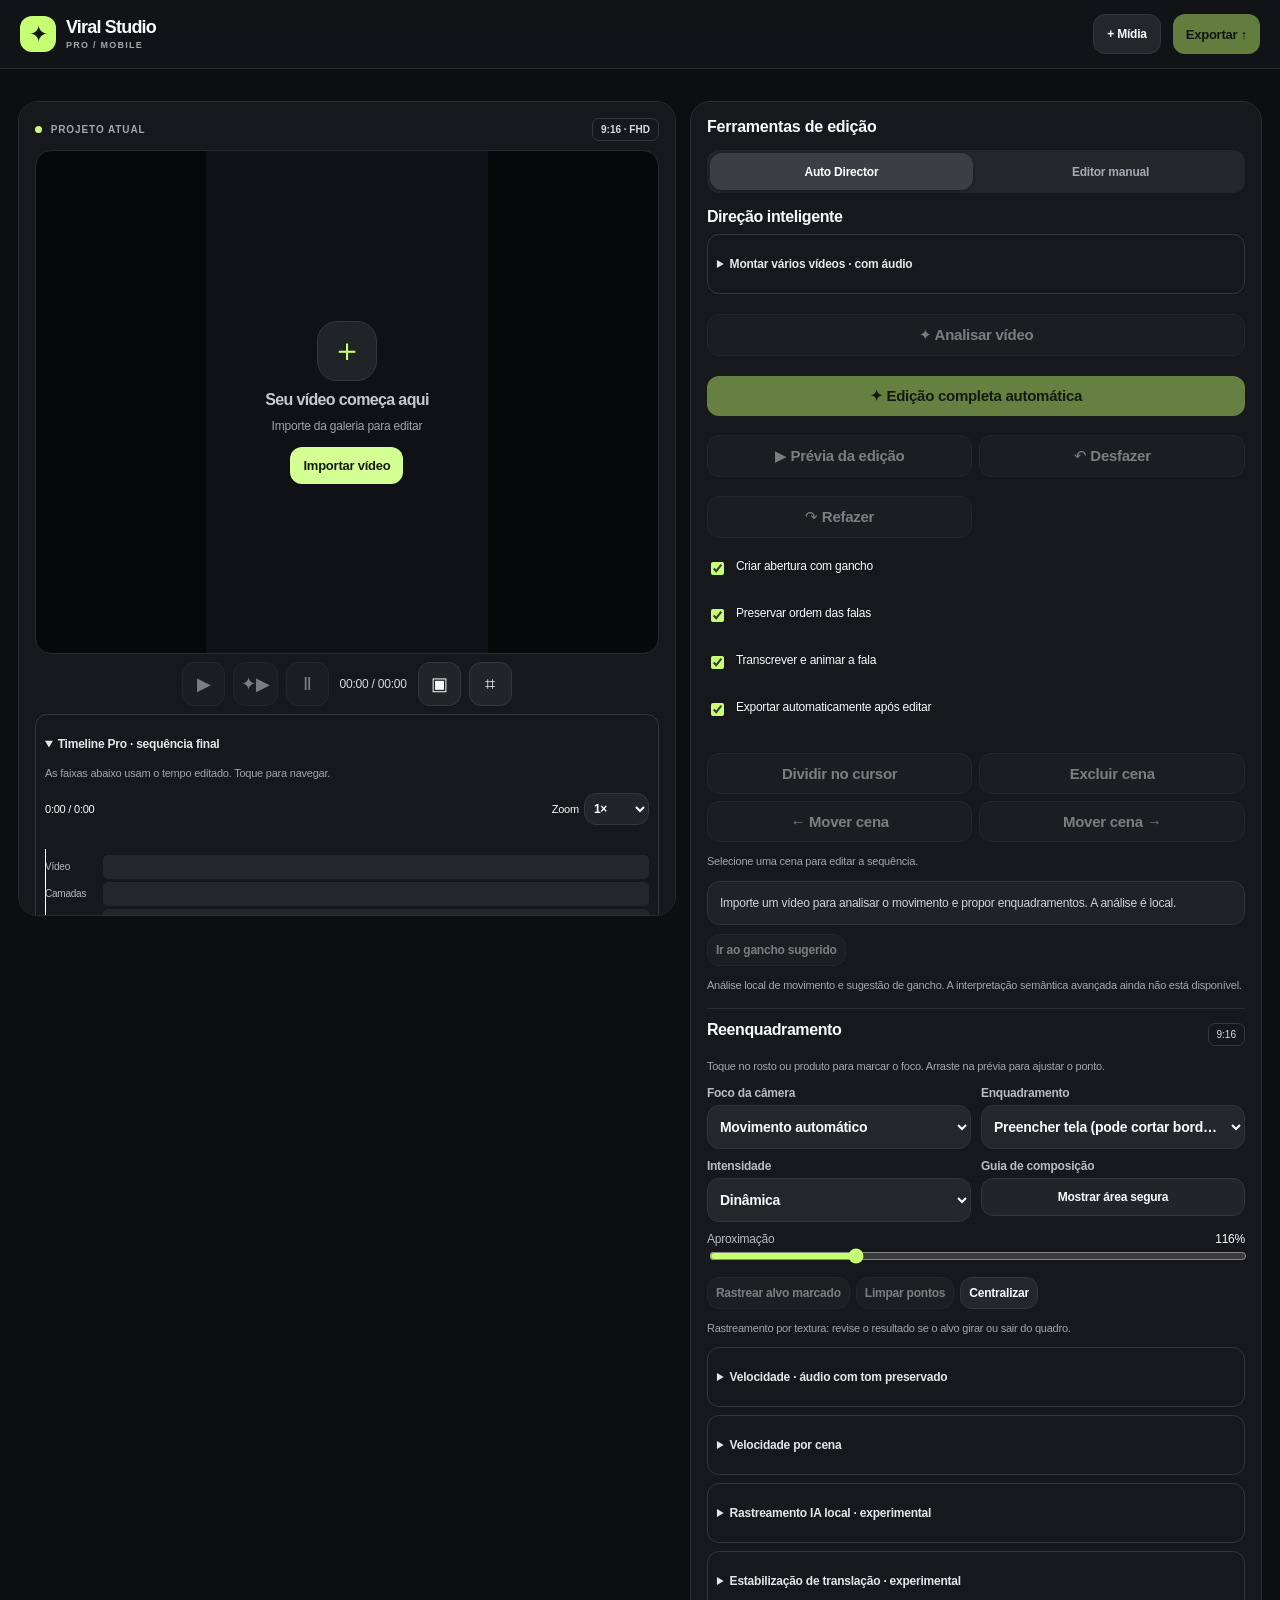
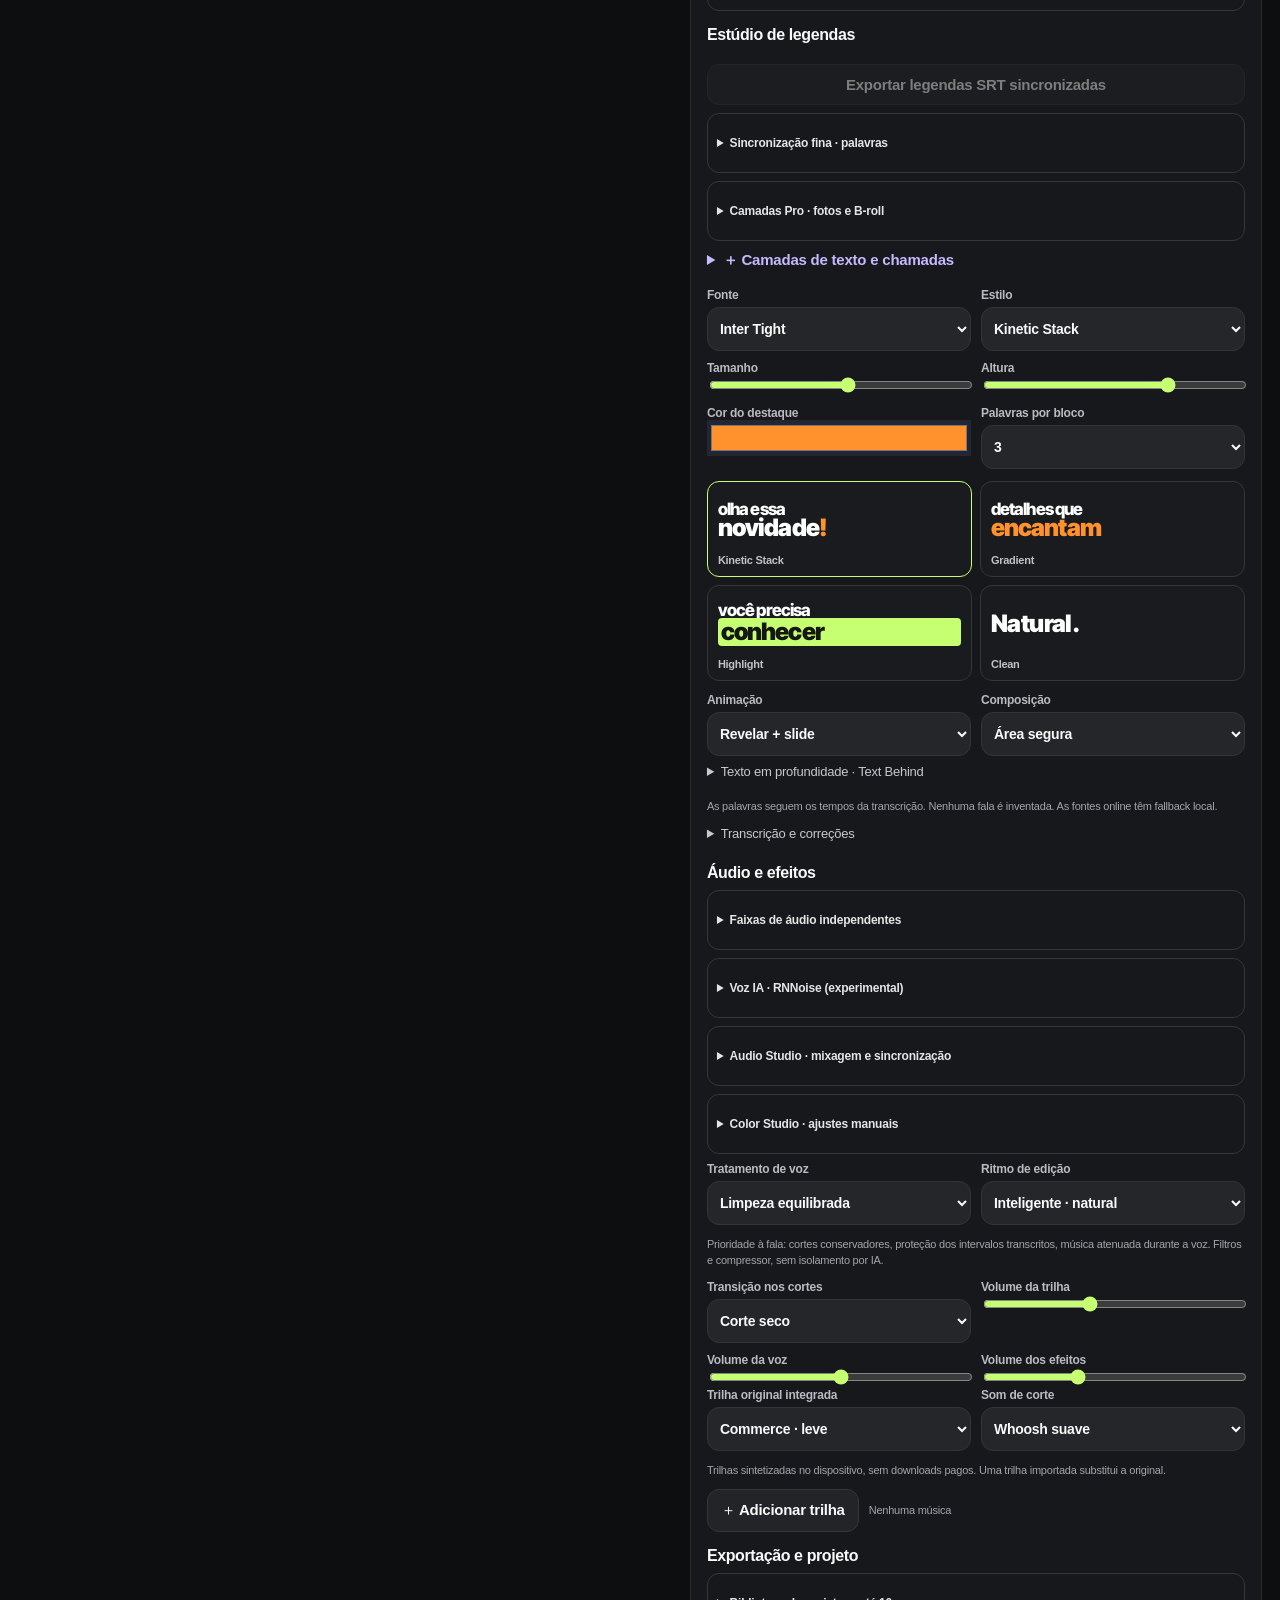
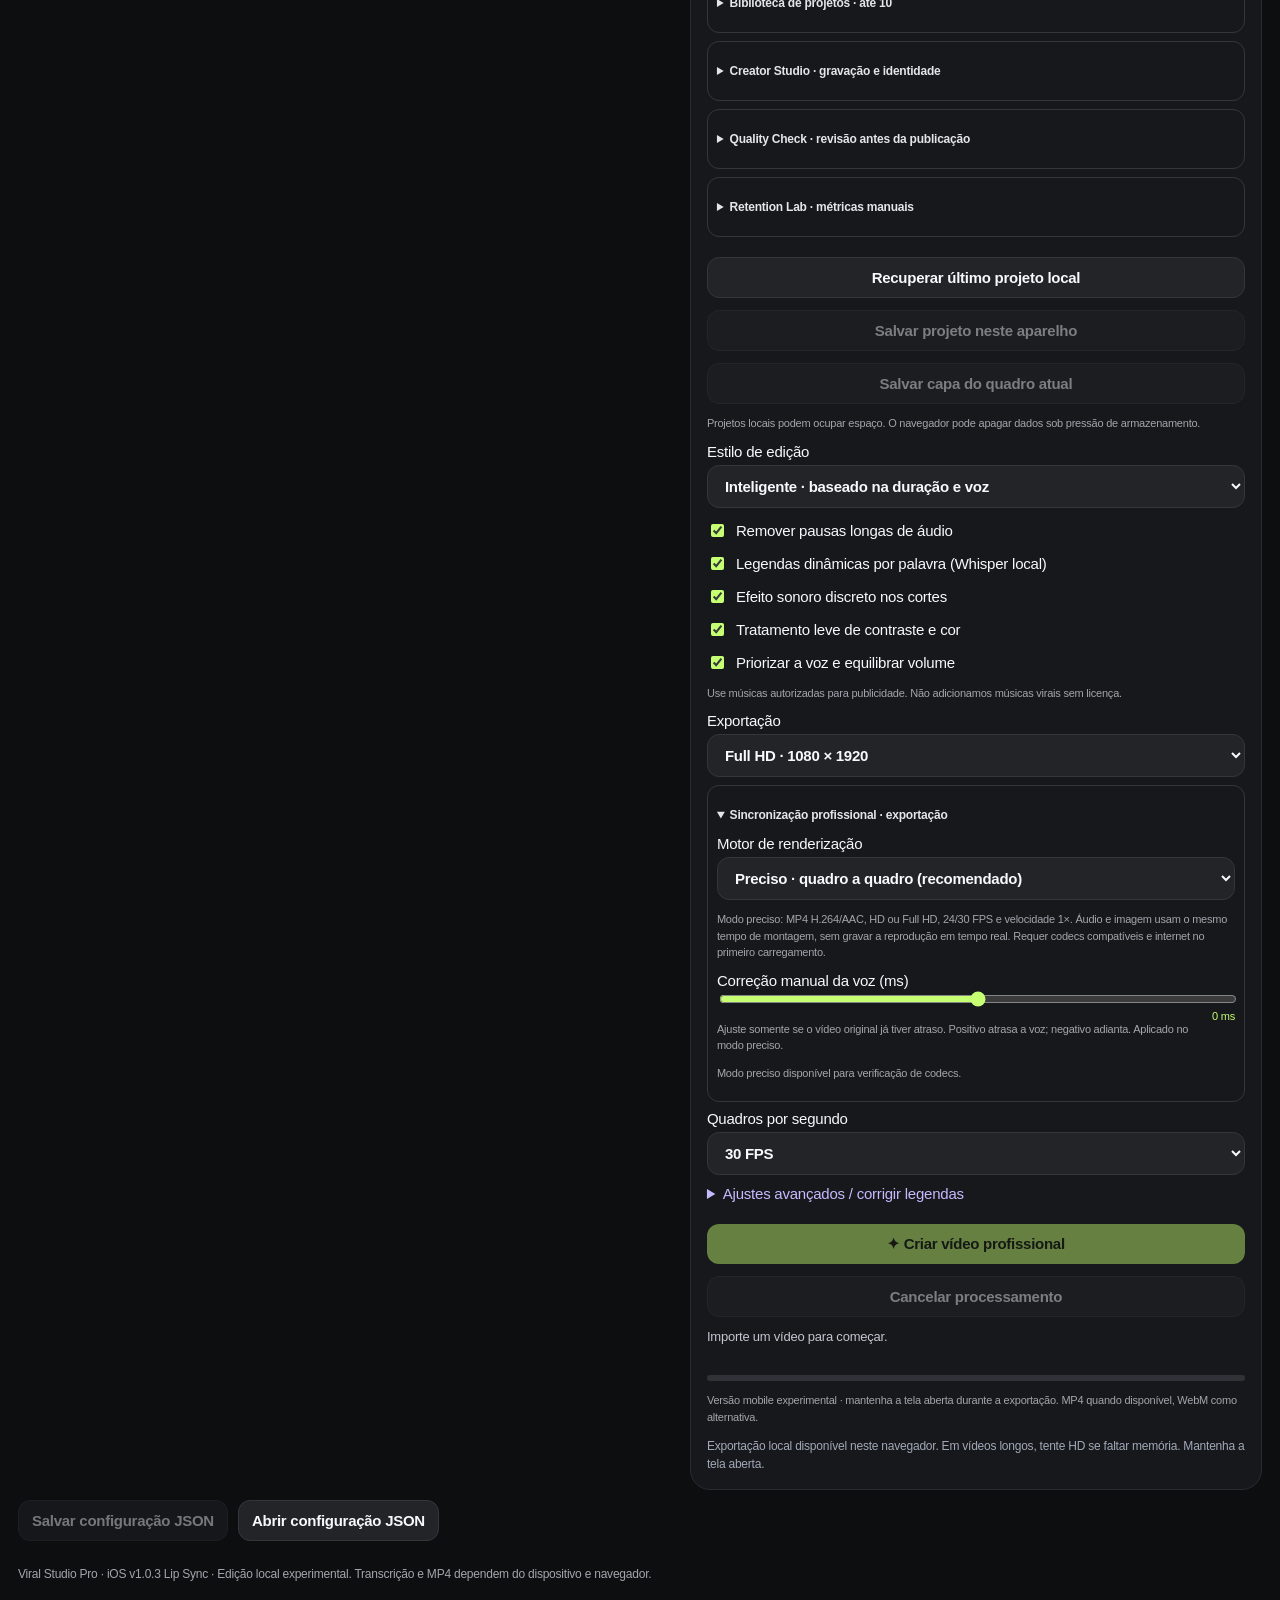
==== commit 93145769: "v1.0.3: avoid prior-frame rounding at exact source timestamp boundaries" ====
--- a/index.html
+++ b/index.html
@@ -45,7 +45,7 @@
 @media(max-width:760px) and (max-height:559px){body.mobile-pro14 .wrap{padding-bottom:calc(var(--dock-size) + 10px)}body.mobile-pro14 #toolsPanel{max-height:52dvh!important}}
 </style></head><body><header><button id="projectsNav14" type="button" class="mobile-pro " aria-label="Projetos" title="Projetos"><svg aria-hidden="true" viewBox="0 0 24 24" fill="none" stroke="currentColor" stroke-width="1.8" stroke-linecap="round" stroke-linejoin="round"><path d="M3 7V5a2 2 0 0 1 2-2h4l3 3h7a2 2 0 0 1 2 2v11a2 2 0 0 1-2 2H5a2 2 0 0 1-2-2z"/></svg></button><div class="wordmark"><span class="brandmark">✦</span><div><strong>Viral Studio</strong><small id="projectStatus14">PRO / MOBILE</small></div></div><button id="mobileImport">+ Mídia</button><button class="primary" disabled="" id="mobileExport">Exportar ↑</button></header><div class="wrap"><main><section class="panel" id="previewPanel"><h2 class="sr-only">Prévia</h2><div class="previewtop"><span><span class="live-dot"></span> PROJETO ATUAL</span><span class="format-pill">9:16 · HD</span></div><div class="preview"><canvas height="1920" id="canvas" width="1080"></canvas><div id="empty"><div class="empty-icon">＋</div><strong>Seu vídeo começa aqui</strong><small>Importe da galeria para editar</small><button id="emptyImport">Importar vídeo</button></div><div aria-hidden="true" hidden="" id="safeGuide"><span>Área segura</span></div><div aria-hidden="true" hidden="" id="focusGuide"></div></div><div class="transport"><span class="mobile-pro final-clock14" id="finalClock14">00:00 / 00:00</span><button id="prevScene14" type="button" class="mobile-pro " aria-label="Cena anterior" title="Cena anterior"><svg aria-hidden="true" viewBox="0 0 24 24" fill="none" stroke="currentColor" stroke-width="1.8" stroke-linecap="round" stroke-linejoin="round"><path d="M19 5 8 12l11 7zM5 5v14"/></svg></button><button id="playEdit14" type="button" class="mobile-pro " aria-label="Reproduzir montagem" title="Reproduzir montagem"><svg aria-hidden="true" viewBox="0 0 24 24" fill="none" stroke="currentColor" stroke-width="1.8" stroke-linecap="round" stroke-linejoin="round"><path d="m8 5 12 7-12 7z"/></svg></button><button id="nextScene14" type="button" class="mobile-pro " aria-label="Próxima cena" title="Próxima cena"><svg aria-hidden="true" viewBox="0 0 24 24" fill="none" stroke="currentColor" stroke-width="1.8" stroke-linecap="round" stroke-linejoin="round"><path d="m5 5 11 7-11 7zM19 5v14"/></svg></button><button id="fullPreview14" type="button" class="mobile-pro " aria-label="Ampliar prévia" title="Ampliar prévia"><svg aria-hidden="true" viewBox="0 0 24 24" fill="none" stroke="currentColor" stroke-width="1.8" stroke-linecap="round" stroke-linejoin="round"><path d="M8 3H3v5M16 3h5v5M21 16v5h-5M8 21H3v-5"/></svg></button><label class="filebtn desktop-import" for="file">+ Mídia</label><input accept="video/*" id="file" type="file"/><button aria-label="Reproduzir fonte" disabled="" id="play">▶</button><button id="quickPreview6" aria-label="Prévia da edição" title="Reproduzir sequência editada" disabled>✦▶</button><button aria-label="Pausar" disabled="" id="pause">Ⅱ</button><span id="time">00:00 / 00:00</span><button aria-pressed="false" id="guideBtn" title="Área segura">▣</button><button id="frameBtn" title="Reenquadrar">⌗</button></div><details id="sourceTools14"><summary>Fonte original · cortes manuais</summary><div class="mobile-pro source-controls14"><button id="sourcePlay14">▶ Fonte original</button><button id="sourcePause14">Ⅱ Pausar</button></div><div class="timeline-head"><strong>Linha do tempo</strong><span>Fonte original</span></div><input aria-label="Posição do vídeo" disabled="" id="seek" max="1" min="0" step=".01" type="range" value="0"/><div class="actions"><button disabled="" id="markIn">Marcar início</button><button disabled="" id="markOut">Marcar fim</button><button disabled="" id="removeRange">Remover intervalo</button><button disabled="" id="resetCuts">Restaurar cortes</button></div><div class="note" id="marks">Intervalo: —</div><div class="note sourceinfo" id="fileinfo">Nenhum vídeo selecionado.</div><div id="timelineShell"><div aria-hidden="true" id="thumbStrip"></div><div id="timeline"></div><div aria-hidden="true" id="timelineHead"></div></div><div class="stats"><span id="original">Original: —</span><span id="edited">Estimado: —</span></div></details><details id="proTimeline" class="pro07" open><summary>Timeline Pro · sequência final</summary><div class="timeline-toolbar14 mobile-pro"><button id="undoMobile14" type="button" class="mobile-pro " aria-label="Desfazer" title="Desfazer"><svg aria-hidden="true" viewBox="0 0 24 24" fill="none" stroke="currentColor" stroke-width="1.8" stroke-linecap="round" stroke-linejoin="round"><path d="m9 14-5-5 5-5M4 9h9a6 6 0 0 1 0 12"/></svg></button><button id="redoMobile14" type="button" class="mobile-pro " aria-label="Refazer" title="Refazer"><svg aria-hidden="true" viewBox="0 0 24 24" fill="none" stroke="currentColor" stroke-width="1.8" stroke-linecap="round" stroke-linejoin="round"><path d="m15 14 5-5-5-5m5 5h-9a6 6 0 0 0 0 12"/></svg></button><strong>Timeline Pro</strong><button id="zoomOut14" type="button" class="mobile-pro " aria-label="Reduzir timeline" title="Reduzir timeline"><svg aria-hidden="true" viewBox="0 0 24 24" fill="none" stroke="currentColor" stroke-width="1.8" stroke-linecap="round" stroke-linejoin="round"><path d="M5 12h14"/></svg></button><button id="zoomIn14" type="button" class="mobile-pro " aria-label="Ampliar timeline" title="Ampliar timeline"><svg aria-hidden="true" viewBox="0 0 24 24" fill="none" stroke="currentColor" stroke-width="1.8" stroke-linecap="round" stroke-linejoin="round"><path d="M5 12h14M12 5v14"/></svg></button></div><p class="note">As faixas abaixo usam o tempo editado. Toque para navegar.</p><div class="pro-head"><span id="proTime">0:00 / 0:00</span><label>Zoom <select id="proZoom"><option value="1">1×</option><option value="1.5">1,5×</option><option value="2">2×</option><option value="3">3×</option><option value="4">4×</option><option value="6">6×</option><option value="8">8×</option></select></label></div><div id="proScroll"><div id="proLanes"><div id="proRuler" class="pro-ruler"></div><div class="pro-track" id="beatRow08" hidden><small>Batidas</small><div id="beatTrack08" class="pro-strip"></div></div><div class="pro-track"><small>Vídeo</small><div id="proScenes" class="pro-strip"></div></div><div class="pro-track"><small>Camadas</small><div id="proOverlays" class="pro-strip"></div></div><div class="pro-track"><small>Legendas</small><div id="proCaptions" class="pro-strip"></div></div><div class="pro-track"><small>Voz</small><div class="pro-strip"><canvas id="proWave" width="640" height="48"></canvas></div></div><div class="pro-track"><small>Áudio+</small><div id="proAudio12" class="pro-strip"></div></div><div class="pro-track"><small>Texto</small><div id="proTexts" class="pro-strip"></div></div><div id="proCursor"></div></div></div><p id="proWaveNote" class="note">Importe um vídeo para visualizar as faixas.</p><button id="proAnalyzeWave" class="wide" type="button">Analisar forma de onda</button><div class="actions pro-context14"><button id="proSplit" type="button">Dividir</button><button id="proDuplicate" type="button">Duplicar</button><button id="proDelete" type="button">Excluir</button><button id="moveLeft14" class="mobile-pro" type="button">← Mover</button><button id="moveRight14" class="mobile-pro" type="button">Mover →</button></div></details><details class="timeline-layers"><summary>Camadas · legendas e câmera</summary><div class="tlabel">LEGENDAS · palavras</div><div class="track caption" id="captionTrack"></div><div class="tlabel">CÂMERA · pontos de foco</div><div class="track camera" id="cameraTrack"></div><div id="shotList"></div></details><div class="result" hidden="" id="result"><div class="result-head14"><h2>Seu vídeo exportado</h2><button id="resultClose14" type="button" class="mobile-pro " aria-label="Fechar resultado" title="Fechar resultado"><svg aria-hidden="true" viewBox="0 0 24 24" fill="none" stroke="currentColor" stroke-width="1.8" stroke-linecap="round" stroke-linejoin="round"><path d="m6 6 12 12M18 6 6 18"/></svg></button></div><video controls="" id="out" playsinline="" webkit-playsinline=""></video><a class="filebtn" download="" id="download" style="display:block;text-decoration:none">Baixar vídeo</a><p class="note" id="outputinfo"></p><p class="note" id="syncResult091" aria-live="polite"></p><button class="wide" id="convertMP4" hidden>Converter para MP4 (local · experimental)</button><p class="note" id="convertStatus" aria-live="polite"></p><button class="wide" hidden="" id="shareVideo">Compartilhar / salvar no iPhone</button></div></section><div class="panel-heading" id="toolHeading">Ferramentas</div><section class="panel" id="toolsPanel"><div class="sheet-head14 mobile-pro"><span class="sheet-grip14"></span><strong id="sheetTitle14">Ferramentas</strong><button id="sheetClose14" type="button" class="mobile-pro " aria-label="Fechar ferramentas" title="Fechar ferramentas"><svg aria-hidden="true" viewBox="0 0 24 24" fill="none" stroke="currentColor" stroke-width="1.8" stroke-linecap="round" stroke-linejoin="round"><path d="m6 6 12 12M18 6 6 18"/></svg></button></div><div class="mobile-pro sheet-shortcuts14" id="sheetShortcuts14"><button data-shortcut14="director">Auto</button><button data-shortcut14="reframe">Enquadrar</button><button data-shortcut14="settings">Ajustes</button><button data-shortcut14="projects">Projetos</button></div><h2>Ferramentas de edição</h2><div class="switcher modes"><button class="active" id="autoMode">Auto Director</button><button id="manualMode">Editor manual</button></div><div class="section" id="director"><h3>Direção inteligente</h3><details class="pro07" id="joinPanel09"><summary>Montar vários vídeos · com áudio</summary><p class="note">Crie uma base única a partir de 2–6 gravações, preservando o áudio de cada uma. Processamento local com nova codificação; os arquivos originais permanecem intactos.</p><label class="filebtn" for="joinFile09">＋ Selecionar gravações</label><input id="joinFile09" type="file" multiple accept="video/*"><div id="joinList09"></div><div class="tools"><label>Formato da base<select id="joinQuality09"><option value="720">HD · mais leve</option><option value="1080">Full HD</option></select></label><label>Imagem<select id="joinFit09"><option value="contain">Preservar tudo</option><option value="cover">Preencher 9:16</option></select></label></div><button id="joinRun09" class="wide" disabled>Unir e abrir no editor</button><p id="joinNote09" class="note">Limites experimentais: até 120 s e 120 MB no total. Exige suporte de gravação do navegador.</p></details><button class="wide" disabled="" id="visualAnalyze">✦ Analisar vídeo</button><div class="auto-actions"><button class="primary wide" id="autoAll" disabled>✦ Edição completa automática</button><button class="wide" id="autoPreview" disabled>▶ Prévia da edição</button><button class="wide" id="undo6" disabled>↶ Desfazer</button><button class="wide" id="redo6" disabled>↷ Refazer</button></div><div class="auto-options"><label class="check"><input id="autoHook" type="checkbox" checked> Criar abertura com gancho</label><label class="check"><input id="autoOrder12" type="checkbox" checked> Preservar ordem das falas</label><label class="check"><input id="autoCaption" type="checkbox" checked> Transcrever e animar a fala</label><label class="check"><input id="autoExport" type="checkbox" checked> Exportar automaticamente após editar</label></div><div id="sequence6" class="sequence6"></div><div class="auto-actions"><button id="sceneSplit6" disabled>Dividir no cursor</button><button id="sceneDel6" disabled>Excluir cena</button><button id="scenePrev6" disabled>← Mover cena</button><button id="sceneNext6" disabled>Mover cena →</button></div><p class="note" id="selected6">Selecione uma cena para editar a sequência.</p><div id="plan">Importe um vídeo para analisar o movimento e propor enquadramentos. A análise é local.</div><div class="actions"><button disabled="" id="suggestHook">Ir ao gancho sugerido</button></div><p class="note">Análise local de movimento e sugestão de gancho. A interpretação semântica avançada ainda não está disponível.</p></div><div class="section" id="reframe"><div class="section-title"><h3>Reenquadramento</h3><span class="micro">9:16</span></div><p class="note">Toque no rosto ou produto para marcar o foco. Arraste na prévia para ajustar o ponto.</p><div class="tools reframe-tools"><label>Foco da câmera<select id="focus"><option value="motion">Movimento automático</option><option value="manual">Pontos de foco manuais</option><option value="face">Rosto (se disponível)</option><option value="center">Centro fixo</option></select></label><label>Enquadramento<select id="fit"><option value="contain">Preservar imagem inteira</option><option selected="" value="cover">Preencher tela (pode cortar bordas)</option></select></label><label>Intensidade<select id="zoom"><option value="1.08">Suave</option><option selected="" value="1.16">Dinâmica</option><option value="1.25">Forte</option><option value="1">Sem zoom</option></select></label><label>Guia de composição<button id="safeToggle">Mostrar área segura</button></label></div><label class="zoom-label">Aproximação <output id="zoomRead">116%</output><input id="zoomRange" max="160" min="100" step="1" type="range" value="116"/></label><div class="actions" id="reframeActions"><button disabled="" id="trackTarget">Rastrear alvo marcado</button><button disabled="" id="clearFocus">Limpar pontos</button><button id="resetFrame">Centralizar</button></div><p class="note">Rastreamento por textura: revise o resultado se o alvo girar ou sair do quadro.</p><details class="pro07"><summary>Velocidade · áudio com tom preservado</summary><label>Velocidade de toda a montagem<select id="speed09"><option value="0.75">0,75×</option><option value="0.9">0,9×</option><option value="1" selected>1× · original</option><option value="1.1">1,1×</option><option value="1.25">1,25×</option><option value="1.5">1,5×</option></select></label><p class="note">A alteração remapeia as legendas, cortes, música e camadas. A edição automática usa 1× para preservar a fala. Não é uma curva por cena.</p><button id="freeze09" class="wide">Adicionar quadro estático como camada</button></details><details class="pro07"><summary>Velocidade por cena</summary><p class="note">Selecione uma cena na Timeline Pro. A voz e as legendas acompanham a velocidade escolhida.</p><label>Velocidade da cena<select id="sceneRate10"><option value="0">Herdar velocidade geral</option><option value="0.75">0,75×</option><option value="0.9">0,9×</option><option value="1">1×</option><option value="1.1">1,1×</option><option value="1.25">1,25×</option><option value="1.5">1,5×</option></select></label><button id="applyRate10" class="wide" disabled>Aplicar à cena selecionada</button><p id="rateNote10" class="note">Nenhuma cena selecionada.</p></details><details class="pro07"><summary>Rastreamento IA local · experimental</summary><label>Alvo<select id="detectTarget10"><option value="person">Pessoa</option><option value="object">Objeto reconhecível</option></select></label><button id="detectRun10" class="wide" disabled>Detectar e acompanhar</button><p id="detectNote10" class="note">Modelo COCO-SSD: reconhece categorias genéricas, não todos os produtos. Requer download inicial pela internet.</p></details><details class="pro07"><summary>Estabilização de translação · experimental</summary><button id="stabilizeRun10" class="wide" disabled>Analisar tremor da câmera</button><label>Intensidade<input id="stabilizePower10" type="range" min="0" max="100" value="70"></label><label class="check"><input id="stabilizeOn10" type="checkbox">Aplicar estabilização</label><p id="stabilizeNote10" class="note">Compensação aproximada de deslocamentos; não corrige rotação, rolling shutter ou movimento complexo. Pode recortar bordas.</p></details></div><div class="section" id="captions"><h3>Estúdio de legendas</h3><button id="srtExport12" class="wide" disabled>Exportar legendas SRT sincronizadas</button><details class="pro07"><summary>Sincronização fina · palavras</summary><label>Compensação visual em ms <input id="captionOffset08" type="range" min="-600" max="600" step="20" value="0"><output id="captionOffsetLabel08">0 ms</output></label><p class="note">Valor positivo atrasa a legenda; negativo adianta. O áudio original não muda.</p><div class="actions"><button id="wordPrev08">‹ Anterior</button><button id="wordNext08">Próxima ›</button><button id="wordAt08">Palavra no cursor</button></div><p id="wordInfo08" class="note">Transcreva o vídeo primeiro.</p><div class="tools"><label>Palavra<input id="wordText08" maxlength="80"></label><label>Início (s)<input id="wordStart08" type="number" step=".01" min="0"></label><label>Fim (s)<input id="wordEnd08" type="number" step=".01" min="0"></label></div><button id="wordSave08" class="wide">Aplicar correção</button></details><details class="pro07" id="overlayPanel07"><summary>Camadas Pro · fotos e B-roll</summary><p class="note">Sobreponha fotos ou vídeos sem som no tempo da montagem. A fala do vídeo principal continua intacta. Limite: 6 mídias, até 40 MB por arquivo.</p><label class="filebtn" for="overlayFile07">＋ Adicionar foto ou vídeo</label><input id="overlayFile07" type="file" accept="image/*,video/*" multiple><div id="overlayList07"></div><div id="overlayControls07" hidden><div class="tools"><label>Início na edição (s)<input id="ovStart07" type="number" min="0" step=".1"></label><label>Fim na edição (s)<input id="ovEnd07" type="number" min=".1" step=".1"></label><label>Posição X (%)<input id="ovX07" type="range" min="0" max="100"></label><label>Posição Y (%)<input id="ovY07" type="range" min="0" max="100"></label><label>Largura (%)<input id="ovScale07" type="range" min="12" max="100"></label><label>Opacidade (%)<input id="ovOpacity07" type="range" min="0" max="100"></label><label>Rotação (°)<input id="ovRotation07" type="range" min="-180" max="180"></label><label>Modo<select id="ovMode07"><option value="pip">Sobreposição</option><option value="full">Tela cheia</option></select></label><label>Máscara<select id="ovMask08"><option value="none">Sem máscara</option><option value="round">Circular</option><option value="rounded">Cantos suaves</option><option value="diamond">Losango</option><option value="split">Metade esquerda</option></select></label><label>Entrada/saída<select id="ovFade08"><option value="0">Sem fade</option><option value=".25">0,25 s</option><option value=".5">0,5 s</option><option value="1">1 s</option></select></label></div><div class="actions"><button id="ovKey07" type="button">◇ Keyframe no cursor</button><button id="ovClear07" type="button">Limpar keyframes</button><button id="ovRemove07" type="button">Excluir camada</button></div><p id="ovInfo07" class="note"></p></div></details><details class="v6-layer"><summary>＋ Camadas de texto e chamadas</summary><div class="tools"><label>Texto<input id="extraText" placeholder="Chamada ou benefício real" maxlength="80"></label><label>Posição<select id="extraPos"><option value="top">Superior</option><option value="bottom">Inferior</option></select></label><label>Início (s)<input id="extraStart" type="number" min="0" step=".1" value="0"></label><label>Fim (s)<input id="extraEnd" type="number" min=".2" step=".1" value="3"></label></div><button id="addExtra" class="wide">Adicionar camada</button><div id="layerList"></div></details><div class="tools"><label>Fonte<select id="font"><option value="Inter Tight" selected>Inter Tight</option><option value="Manrope">Manrope ExtraBold</option><option value="Montserrat">Montserrat ExtraBold</option><option value="Poppins">Poppins Bold</option><option value="Anton">Anton</option><option value="system-ui">Sistema</option></select></label><label>Estilo<select id="captionStyle"><option value="stack" selected>Kinetic Stack</option><option value="gradient">Gradient · editorial</option><option value="kinetic">Kinetic · destaque</option><option value="box">Highlight box</option><option value="clean">Clean · branco</option><option value="single">Power word</option></select></label><label>Tamanho<input id="captionSize" max="130" min="45" type="range" value="90"/></label><label>Altura<input id="captionY" max="77" min="35" type="range" value="65"/></label><label>Cor do destaque<input id="captionColor" style="width:100%;height:36px;background:#232632;border:0" type="color" value="#ff922d"/></label><label>Palavras por bloco<select id="groupSize"><option>2</option><option selected="">3</option><option>4</option></select></label></div><div class="motion-grid"><button data-motion="stack" class="motion-choice selected"><span class="type-sample"><small>olha essa</small><strong>novidade<span>!</span></strong></span><b>Kinetic Stack</b></button><button data-motion="gradient" class="motion-choice"><span class="type-sample grad"><small>detalhes que</small><strong>encantam</strong></span><b>Gradient</b></button><button data-motion="box" class="motion-choice"><span class="type-sample"><small>você precisa</small><strong class="sample-box">conhecer</strong></span><b>Highlight</b></button><button data-motion="clean" class="motion-choice"><span class="type-sample clean"><strong>Natural.</strong></span><b>Clean</b></button></div><div class="tools"><label>Animação<select id="captionMotion"><option value="reveal">Revelar + slide</option><option value="pop">Elastic pop</option><option value="blur">Blur reveal</option><option value="none">Sem animação</option></select></label><label>Composição<select id="captionPlacement"><option value="smart">Área segura</option><option value="manual">Altura manual</option></select></label></div><details class="transcript"><summary>Texto em profundidade · Text Behind</summary><label>Título editorial (opcional)<input id="depthText" placeholder="Ex.: novidade na loja" maxlength="75"></label><div class="tools"><label>Camada<select id="depthMode"><option value="off">Desativada</option><option value="front">À frente (título)</option><option value="person">Atrás da pessoa · IA local</option><option value="mask">Atrás de máscara oval manual</option></select></label><label>Tempo na abertura (s)<input id="depthDuration" type="number" min="0.5" max="30" step="0.5" value="3"></label><label>Altura do título<input id="depthY" type="range" min="9" max="72" value="19"></label><label>Tamanho do título<input id="depthSize" type="range" min="65" max="170" value="120"></label></div><button class="wide" id="loadDepth" type="button">Ativar recorte local da pessoa</button><p class="note" id="depthStatus">O modo IA requer download do modelo gratuito. A máscara manual é aproximada e segue o foco marcado; não recorta a silhueta.</p></details><p class="note">As palavras seguem os tempos da transcrição. Nenhuma fala é inventada. As fontes online têm fallback local.</p><details class="transcript"><summary>Transcrição e correções</summary><textarea id="words" placeholder="0.0 | 0.5 | Olha
 0.5 | 1.0 | essa
-1.0 | 1.6 | novidade!"></textarea><button class="wide" disabled="" id="analyze">Analisar / transcrever</button><p class="note">Uma palavra por linha: início | fim | palavra. O reconhecimento local precisa baixar o modelo na primeira utilização.</p></details></div><div class="section" id="effects"><h3>Áudio e efeitos</h3><details class="pro07"><summary>Faixas de áudio independentes</summary><p class="note">Inclua até 4 trilhas, locuções ou efeitos próprios. A voz original permanece; a proteção de fala pode reduzir o áudio extra.</p><label class="filebtn" for="audioFile12">＋ Importar áudio</label><input id="audioFile12" type="file" accept="audio/*" multiple><div id="audioList12"></div><div id="audioControls12" hidden><div class="tools"><label>Início no vídeo (s)<input id="audioStart12" type="number" min="0" step=".01"></label><label>Fim no vídeo (s)<input id="audioEnd12" type="number" min=".01" step=".01"></label><label>Início no áudio (s)<input id="audioOffset12" type="number" min="0" step=".01"></label><label>Volume (%)<input id="audioVolume12" type="range" min="0" max="100" value="20"></label><label>Fade (s)<input id="audioFade12" type="number" min="0" max="3" step=".1" value=".1"></label><label>Proteção da fala<select id="audioDuck12"><option value="yes">Reduzir durante fala</option><option value="no">Volume constante</option></select></label></div><div class="actions"><button id="audioApply12">Aplicar ajustes</button><button id="audioRemove12">Excluir faixa</button></div><p id="audioInfo12" class="note"></p></div></details><details class="pro07"><summary>Voz IA · RNNoise (experimental)</summary><p class="note">Reduz ruídos de fundo por rede neural local. Não separa diferentes locutores nem garante remover música. Preserve o áudio original se a qualidade ficar pior.</p><button id="noiseRun11" class="wide" disabled>Processar ruído da voz</button><label class="check"><input id="noiseUse11" type="checkbox" disabled> Usar voz processada na prévia e exportação</label><div class="actions"><button id="noiseDownload11" disabled>Salvar WAV tratado</button><button id="noiseListen11" disabled>Ouvir / parar teste</button></div><p id="noiseNote11" class="note">Processamento mono, até 120 segundos; modelo baixado na primeira utilização. O original permanece intacto.</p></details><details class="pro07"><summary>Audio Studio · mixagem e sincronização</summary><div class="tools"><label>Entrada da música (s)<input id="musicOffset08" type="number" min="0" max="3600" step=".1" value="0"></label><label>Fade inicial/final (s)<input id="musicFade08" type="number" min="0" max="4" step=".1" value=".5"></label><label>Proteção da voz<select id="duckPower08"><option value=".20">Alta</option><option value=".35">Média</option><option value=".5">Leve</option></select></label><label>Batidas da trilha (BPM)<input id="bpm08" type="number" min="40" max="240" value="108"></label></div><div class="meter08"><i id="voiceMeter08"></i></div><p class="note" id="audioNote08">Nível instantâneo da voz antes da mixagem. Batidas são guias, não cortam a fala.</p><button id="beatShow08" class="wide">Exibir guia de batidas</button></details><details class="pro07"><summary>Color Studio · ajustes manuais</summary><div class="tools"><label>Exposição<input id="colorExposure07" type="range" min="70" max="135" value="100"></label><label>Contraste<input id="colorContrast07" type="range" min="70" max="135" value="100"></label><label>Saturação<input id="colorSaturation07" type="range" min="0" max="160" value="100"></label><label>Temperatura<input id="colorWarm07" type="range" min="-30" max="30" value="0"></label></div><div class="actions"><button id="colorReset07">Restaurar cores</button></div></details><div class="tools"><label>Tratamento de voz<select id="denoise"><option value="balanced">Limpeza equilibrada</option><option value="strong">Redução forte</option><option value="off">Áudio original</option></select></label><label>Ritmo de edição<select id="pace"><option value="balanced">Inteligente · natural</option><option value="fast">Dinâmico</option><option value="soft">Suave</option></select></label></div><p class="note">Prioridade à fala: cortes conservadores, proteção dos intervalos transcritos, música atenuada durante a voz. Filtros e compressor, sem isolamento por IA.</p><div class="tools"><label>Transição nos cortes<select id="transition"><option value="none">Corte seco</option><option value="zoom">Punch zoom</option><option value="fade">Fade curto</option><option value="flash">Flash suave</option><option value="blur08">Desfoque de entrada</option><option value="dip08">Dip escuro</option></select></label><label>Volume da trilha<input id="musicVolume" max="35" min="0" type="range" value="14"/></label><label>Volume da voz<input id="voiceVolume" max="150" min="50" type="range" value="100"/></label><label>Volume dos efeitos<input id="fxVolume" max="100" min="0" type="range" value="35"/></label></div><div class="tools"><label>Trilha original integrada<select id="builtinMusic"><option value="off">Sem trilha automática</option><option value="commerce" selected>Commerce · leve</option><option value="premium">Premium · suave</option><option value="energy">Energy · ritmo rápido</option></select></label><label>Som de corte<select id="soundStyle"><option value="soft">Whoosh suave</option><option value="pop">Pop discreto</option><option value="impact">Impacto grave</option></select></label></div><p class="note">Trilhas sintetizadas no dispositivo, sem downloads pagos. Uma trilha importada substitui a original.</p><div class="row music-row"><label class="filebtn" for="musicfile">＋ Adicionar trilha</label><span class="note" id="musicinfo">Nenhuma música</span><input accept="audio/*" id="musicfile" type="file"/></div></div><div class="section" id="settings"><h3>Exportação e projeto</h3><div class="mobile-pro project-actions14"><button id="projectSave14">Salvar edição local</button><button id="projectRecover14">Recuperar última edição</button><button id="jsonSave14">Exportar JSON</button><label class="filebtn" for="projectFile">Abrir JSON</label><button id="resultOpen14" hidden>Último vídeo exportado</button></div><details class="pro07" id="projectLibrary08"><summary>Biblioteca de projetos · até 10</summary><label>Nome do projeto<input id="projectName08" placeholder="Ex.: Demonstração de produto" maxlength="70"></label><div class="actions"><button id="librarySave08">Salvar na biblioteca</button><button id="libraryRefresh08">Atualizar lista</button></div><div id="libraryList08"></div><p class="note">Os projetos e as mídias ficam no armazenamento do aparelho; não são enviados a um servidor.</p></details><details class="pro07"><summary>Creator Studio · gravação e identidade</summary><div class="actions"><button id="prompterOpen08">Teleprompter</button><label class="filebtn" for="capture08">Gravar pela câmera</label><input id="capture08" type="file" accept="video/*" capture="environment"></div><label>Perfil de edição<select id="brandPreset08"><option value="retail">Varejo dinâmico</option><option value="premium">Produtos premium</option><option value="clean">Demonstração natural</option></select></label><button id="presetApply08" class="wide">Aplicar estilo</button><p class="note">Os perfis ajustam apenas estilo e som, sem inventar preços ou informações.</p></details><details class="pro07"><summary>Quality Check · revisão antes da publicação</summary><button id="qualityCheck08" class="wide">Verificar edição</button><div id="qualityResult08" class="note"></div></details><details class="pro07"><summary>Retention Lab · métricas manuais</summary><div class="tools"><label>Reproduções<input id="metricViews08" type="number" min="0"></label><label>Tempo médio (s)<input id="metricWatch08" type="number" min="0" step=".1"></label><label>Compartilhamentos<input id="metricShares08" type="number" min="0"></label><label>Salvamentos<input id="metricSaves08" type="number" min="0"></label></div><button id="metricCalc08" class="wide">Calcular indicadores</button><p id="metricResult08" class="note">Insira as métricas reais do Instagram após publicar.</p></details><button class="wide" id="recover6">Recuperar último projeto local</button><button class="wide" id="save6">Salvar projeto neste aparelho</button><button class="wide" id="cover6">Salvar capa do quadro atual</button><p class="note" id="saveNote6">Projetos locais podem ocupar espaço. O navegador pode apagar dados sob pressão de armazenamento.</p></div><label>Estilo de edição<select id="style"><option value="auto">Inteligente · baseado na duração e voz</option><option value="viral">Viral · cortes rápidos e zoom</option><option value="premium">Premium · movimentos suaves</option><option value="natural">Natural · foco na gravação</option></select></label><label class="check"><input checked="" id="cuts" type="checkbox"/> Remover pausas longas de áudio</label><label class="check"><input checked="" id="subs" type="checkbox"/> Legendas dinâmicas por palavra (Whisper local)</label><label class="check"><input checked="" id="sfx" type="checkbox"/> Efeito sonoro discreto nos cortes</label><label class="check"><input checked="" id="grade" type="checkbox"/> Tratamento leve de contraste e cor</label><label class="check"><input checked="" id="duck" type="checkbox"/> Priorizar a voz e equilibrar volume</label><p class="note">Use músicas autorizadas para publicidade. Não adicionamos músicas virais sem licença.</p><label>Exportação<select id="quality"><option selected="selected" value="1080">Full HD · 1080 × 1920</option><option value="720">HD · 720 × 1280 (mais leve)</option><option value="2160">4K · 2160 × 3840 (experimental)</option></select></label><details class="pro07" open><summary>Sincronização profissional · exportação</summary><label>Motor de renderização<select id="syncMode13"><option value="exact" selected>Preciso · quadro a quadro (recomendado)</option><option value="realtime">Tempo real · compatibilidade</option></select></label><p class="note">Modo preciso: MP4 H.264/AAC, HD ou Full HD, 24/30 FPS e velocidade 1×. Áudio e imagem usam o mesmo tempo de montagem, sem gravar a reprodução em tempo real. Requer codecs compatíveis e internet no primeiro carregamento.</p><label>Correção manual da voz (ms)<input id="voiceOffset13" type="range" min="-400" max="400" step="10" value="0"><output id="voiceOffsetLabel13">0 ms</output></label><p class="note">Ajuste somente se o vídeo original já tiver atraso. Positivo atrasa a voz; negativo adianta. Aplicado no modo preciso.</p><p id="syncModeNote13" class="note">Recomendação: modo preciso e 30 FPS. O áudio codificado é conferido antes de liberar o arquivo.</p></details><label>Quadros por segundo<select id="fps09"><option value="24">24 FPS</option><option value="30" selected>30 FPS</option><option value="60">60 FPS · experimental</option></select></label><details><summary>Ajustes avançados / corrigir legendas</summary><label style="margin-top:10px">Marca opcional<input id="brand" maxlength="36" placeholder="Ex.: Ananda Presentes" style="display:block;width:100%;background:#232632;border:1px solid #30323e;border-radius:8px;padding:10px;color:white;margin-top:5px"/></label></details><button class="primary wide" disabled="" id="export">✦ Criar vídeo profissional</button><button class="wide" disabled="" id="cancel">Cancelar processamento</button><div class="row"><span class="status" id="status" role="status">Importe um vídeo para começar.</span></div><div class="progress"><div id="bar"></div></div><p class="note">Versão mobile experimental · mantenha a tela aberta durante a exportação. MP4 quando disponível, WebM como alternativa.</p><div class="device-note" id="deviceNote"></div></section></main><div class="row"><button disabled="" id="saveProject">Salvar configuração JSON</button><label class="filebtn" for="projectFile">Abrir configuração JSON</label><input accept="application/json,.json" id="projectFile" type="file"/></div><footer>Viral Studio Pro · iOS v1.0.2 Lip Sync · Edição local experimental. Transcrição e MP4 dependem do dispositivo e navegador.</footer><div class="mobile-bottom"><div id="mobileStatus" role="status">Importe um vídeo para começar.</div><div class="mobile-buttons"><button class="primary" disabled="" id="quickCreate">✦ Editar tudo com IA</button><button hidden="" id="mobileCancel">Cancelar</button></div><div class="progress"><div id="mobileBar"></div></div><nav aria-label="Ferramentas" class="mobile-nav"><button data-tab="cuts" aria-label="Cortar"><svg aria-hidden="true" viewBox="0 0 24 24" fill="none" stroke="currentColor" stroke-width="1.8" stroke-linecap="round" stroke-linejoin="round"><circle cx="6" cy="6" r="3"/><circle cx="6" cy="18" r="3"/><path d="m8 8 13 13M8 16 21 3"/></svg><span>Cortar</span></button><button data-tab="effects" aria-label="Áudio"><svg aria-hidden="true" viewBox="0 0 24 24" fill="none" stroke="currentColor" stroke-width="1.8" stroke-linecap="round" stroke-linejoin="round"><path d="M3 10v4M7 6v12M12 3v18M17 6v12M21 10v4"/></svg><span>Áudio</span></button><button data-tab="captions" aria-label="Texto"><svg aria-hidden="true" viewBox="0 0 24 24" fill="none" stroke="currentColor" stroke-width="1.8" stroke-linecap="round" stroke-linejoin="round"><path d="M4 5h16M12 5v14M8 19h8"/></svg><span>Texto</span></button><button data-tab="layers" aria-label="Camadas"><svg aria-hidden="true" viewBox="0 0 24 24" fill="none" stroke="currentColor" stroke-width="1.8" stroke-linecap="round" stroke-linejoin="round"><path d="m12 3 10 5-10 5L2 8zM2 12l10 5 10-5M2 16l10 5 10-5"/></svg><span>Camadas</span></button><button data-tab="fx" aria-label="Efeitos"><svg aria-hidden="true" viewBox="0 0 24 24" fill="none" stroke="currentColor" stroke-width="1.8" stroke-linecap="round" stroke-linejoin="round"><path d="m12 2 2.8 7.2L22 12l-7.2 2.8L12 22l-2.8-7.2L2 12l7.2-2.8z"/></svg><span>Efeitos</span></button><button data-tab="more" aria-label="Mais"><svg aria-hidden="true" viewBox="0 0 24 24" fill="none" stroke="currentColor" stroke-width="1.8" stroke-linecap="round" stroke-linejoin="round"><circle cx="5" cy="12" r="1"/><circle cx="12" cy="12" r="1"/><circle cx="19" cy="12" r="1"/></svg><span>Mais</span></button></nav></div></div><dialog id="prompter08"><div class="prompter-head08"><strong>Teleprompter</strong><button id="prompterClose08">Fechar</button></div><div class="tools"><label>Velocidade<input id="prompterSpeed08" type="range" min="8" max="80" value="24"></label><label>Tamanho<input id="prompterSize08" type="range" min="20" max="54" value="32"></label></div><textarea id="prompterText08" placeholder="Cole aqui seu roteiro..."></textarea><div id="prompterWindow08"><div id="prompterRead08"></div></div><div class="actions"><button id="prompterStart08">Reproduzir / pausar</button><button id="prompterReset08">Reiniciar</button><button id="prompterCamera08">Ativar câmera</button><button id="prompterRecord08" disabled>Gravar</button><button id="prompterStop08" disabled>Parar e importar</button></div><video id="prompterVideo08" autoplay muted playsinline hidden></video><p class="note" id="prompterNote08">A câmera e o microfone exigem permissão. O roteiro não aparece no vídeo gravado.</p></dialog><video id="source" playsinline="" preload="auto" webkit-playsinline=""></video><audio id="music" loop="" preload="auto"></audio>
+1.0 | 1.6 | novidade!"></textarea><button class="wide" disabled="" id="analyze">Analisar / transcrever</button><p class="note">Uma palavra por linha: início | fim | palavra. O reconhecimento local precisa baixar o modelo na primeira utilização.</p></details></div><div class="section" id="effects"><h3>Áudio e efeitos</h3><details class="pro07"><summary>Faixas de áudio independentes</summary><p class="note">Inclua até 4 trilhas, locuções ou efeitos próprios. A voz original permanece; a proteção de fala pode reduzir o áudio extra.</p><label class="filebtn" for="audioFile12">＋ Importar áudio</label><input id="audioFile12" type="file" accept="audio/*" multiple><div id="audioList12"></div><div id="audioControls12" hidden><div class="tools"><label>Início no vídeo (s)<input id="audioStart12" type="number" min="0" step=".01"></label><label>Fim no vídeo (s)<input id="audioEnd12" type="number" min=".01" step=".01"></label><label>Início no áudio (s)<input id="audioOffset12" type="number" min="0" step=".01"></label><label>Volume (%)<input id="audioVolume12" type="range" min="0" max="100" value="20"></label><label>Fade (s)<input id="audioFade12" type="number" min="0" max="3" step=".1" value=".1"></label><label>Proteção da fala<select id="audioDuck12"><option value="yes">Reduzir durante fala</option><option value="no">Volume constante</option></select></label></div><div class="actions"><button id="audioApply12">Aplicar ajustes</button><button id="audioRemove12">Excluir faixa</button></div><p id="audioInfo12" class="note"></p></div></details><details class="pro07"><summary>Voz IA · RNNoise (experimental)</summary><p class="note">Reduz ruídos de fundo por rede neural local. Não separa diferentes locutores nem garante remover música. Preserve o áudio original se a qualidade ficar pior.</p><button id="noiseRun11" class="wide" disabled>Processar ruído da voz</button><label class="check"><input id="noiseUse11" type="checkbox" disabled> Usar voz processada na prévia e exportação</label><div class="actions"><button id="noiseDownload11" disabled>Salvar WAV tratado</button><button id="noiseListen11" disabled>Ouvir / parar teste</button></div><p id="noiseNote11" class="note">Processamento mono, até 120 segundos; modelo baixado na primeira utilização. O original permanece intacto.</p></details><details class="pro07"><summary>Audio Studio · mixagem e sincronização</summary><div class="tools"><label>Entrada da música (s)<input id="musicOffset08" type="number" min="0" max="3600" step=".1" value="0"></label><label>Fade inicial/final (s)<input id="musicFade08" type="number" min="0" max="4" step=".1" value=".5"></label><label>Proteção da voz<select id="duckPower08"><option value=".20">Alta</option><option value=".35">Média</option><option value=".5">Leve</option></select></label><label>Batidas da trilha (BPM)<input id="bpm08" type="number" min="40" max="240" value="108"></label></div><div class="meter08"><i id="voiceMeter08"></i></div><p class="note" id="audioNote08">Nível instantâneo da voz antes da mixagem. Batidas são guias, não cortam a fala.</p><button id="beatShow08" class="wide">Exibir guia de batidas</button></details><details class="pro07"><summary>Color Studio · ajustes manuais</summary><div class="tools"><label>Exposição<input id="colorExposure07" type="range" min="70" max="135" value="100"></label><label>Contraste<input id="colorContrast07" type="range" min="70" max="135" value="100"></label><label>Saturação<input id="colorSaturation07" type="range" min="0" max="160" value="100"></label><label>Temperatura<input id="colorWarm07" type="range" min="-30" max="30" value="0"></label></div><div class="actions"><button id="colorReset07">Restaurar cores</button></div></details><div class="tools"><label>Tratamento de voz<select id="denoise"><option value="balanced">Limpeza equilibrada</option><option value="strong">Redução forte</option><option value="off">Áudio original</option></select></label><label>Ritmo de edição<select id="pace"><option value="balanced">Inteligente · natural</option><option value="fast">Dinâmico</option><option value="soft">Suave</option></select></label></div><p class="note">Prioridade à fala: cortes conservadores, proteção dos intervalos transcritos, música atenuada durante a voz. Filtros e compressor, sem isolamento por IA.</p><div class="tools"><label>Transição nos cortes<select id="transition"><option value="none">Corte seco</option><option value="zoom">Punch zoom</option><option value="fade">Fade curto</option><option value="flash">Flash suave</option><option value="blur08">Desfoque de entrada</option><option value="dip08">Dip escuro</option></select></label><label>Volume da trilha<input id="musicVolume" max="35" min="0" type="range" value="14"/></label><label>Volume da voz<input id="voiceVolume" max="150" min="50" type="range" value="100"/></label><label>Volume dos efeitos<input id="fxVolume" max="100" min="0" type="range" value="35"/></label></div><div class="tools"><label>Trilha original integrada<select id="builtinMusic"><option value="off">Sem trilha automática</option><option value="commerce" selected>Commerce · leve</option><option value="premium">Premium · suave</option><option value="energy">Energy · ritmo rápido</option></select></label><label>Som de corte<select id="soundStyle"><option value="soft">Whoosh suave</option><option value="pop">Pop discreto</option><option value="impact">Impacto grave</option></select></label></div><p class="note">Trilhas sintetizadas no dispositivo, sem downloads pagos. Uma trilha importada substitui a original.</p><div class="row music-row"><label class="filebtn" for="musicfile">＋ Adicionar trilha</label><span class="note" id="musicinfo">Nenhuma música</span><input accept="audio/*" id="musicfile" type="file"/></div></div><div class="section" id="settings"><h3>Exportação e projeto</h3><div class="mobile-pro project-actions14"><button id="projectSave14">Salvar edição local</button><button id="projectRecover14">Recuperar última edição</button><button id="jsonSave14">Exportar JSON</button><label class="filebtn" for="projectFile">Abrir JSON</label><button id="resultOpen14" hidden>Último vídeo exportado</button></div><details class="pro07" id="projectLibrary08"><summary>Biblioteca de projetos · até 10</summary><label>Nome do projeto<input id="projectName08" placeholder="Ex.: Demonstração de produto" maxlength="70"></label><div class="actions"><button id="librarySave08">Salvar na biblioteca</button><button id="libraryRefresh08">Atualizar lista</button></div><div id="libraryList08"></div><p class="note">Os projetos e as mídias ficam no armazenamento do aparelho; não são enviados a um servidor.</p></details><details class="pro07"><summary>Creator Studio · gravação e identidade</summary><div class="actions"><button id="prompterOpen08">Teleprompter</button><label class="filebtn" for="capture08">Gravar pela câmera</label><input id="capture08" type="file" accept="video/*" capture="environment"></div><label>Perfil de edição<select id="brandPreset08"><option value="retail">Varejo dinâmico</option><option value="premium">Produtos premium</option><option value="clean">Demonstração natural</option></select></label><button id="presetApply08" class="wide">Aplicar estilo</button><p class="note">Os perfis ajustam apenas estilo e som, sem inventar preços ou informações.</p></details><details class="pro07"><summary>Quality Check · revisão antes da publicação</summary><button id="qualityCheck08" class="wide">Verificar edição</button><div id="qualityResult08" class="note"></div></details><details class="pro07"><summary>Retention Lab · métricas manuais</summary><div class="tools"><label>Reproduções<input id="metricViews08" type="number" min="0"></label><label>Tempo médio (s)<input id="metricWatch08" type="number" min="0" step=".1"></label><label>Compartilhamentos<input id="metricShares08" type="number" min="0"></label><label>Salvamentos<input id="metricSaves08" type="number" min="0"></label></div><button id="metricCalc08" class="wide">Calcular indicadores</button><p id="metricResult08" class="note">Insira as métricas reais do Instagram após publicar.</p></details><button class="wide" id="recover6">Recuperar último projeto local</button><button class="wide" id="save6">Salvar projeto neste aparelho</button><button class="wide" id="cover6">Salvar capa do quadro atual</button><p class="note" id="saveNote6">Projetos locais podem ocupar espaço. O navegador pode apagar dados sob pressão de armazenamento.</p></div><label>Estilo de edição<select id="style"><option value="auto">Inteligente · baseado na duração e voz</option><option value="viral">Viral · cortes rápidos e zoom</option><option value="premium">Premium · movimentos suaves</option><option value="natural">Natural · foco na gravação</option></select></label><label class="check"><input checked="" id="cuts" type="checkbox"/> Remover pausas longas de áudio</label><label class="check"><input checked="" id="subs" type="checkbox"/> Legendas dinâmicas por palavra (Whisper local)</label><label class="check"><input checked="" id="sfx" type="checkbox"/> Efeito sonoro discreto nos cortes</label><label class="check"><input checked="" id="grade" type="checkbox"/> Tratamento leve de contraste e cor</label><label class="check"><input checked="" id="duck" type="checkbox"/> Priorizar a voz e equilibrar volume</label><p class="note">Use músicas autorizadas para publicidade. Não adicionamos músicas virais sem licença.</p><label>Exportação<select id="quality"><option selected="selected" value="1080">Full HD · 1080 × 1920</option><option value="720">HD · 720 × 1280 (mais leve)</option><option value="2160">4K · 2160 × 3840 (experimental)</option></select></label><details class="pro07" open><summary>Sincronização profissional · exportação</summary><label>Motor de renderização<select id="syncMode13"><option value="exact" selected>Preciso · quadro a quadro (recomendado)</option><option value="realtime">Tempo real · compatibilidade</option></select></label><p class="note">Modo preciso: MP4 H.264/AAC, HD ou Full HD, 24/30 FPS e velocidade 1×. Áudio e imagem usam o mesmo tempo de montagem, sem gravar a reprodução em tempo real. Requer codecs compatíveis e internet no primeiro carregamento.</p><label>Correção manual da voz (ms)<input id="voiceOffset13" type="range" min="-400" max="400" step="10" value="0"><output id="voiceOffsetLabel13">0 ms</output></label><p class="note">Ajuste somente se o vídeo original já tiver atraso. Positivo atrasa a voz; negativo adianta. Aplicado no modo preciso.</p><p id="syncModeNote13" class="note">Recomendação: modo preciso e 30 FPS. O áudio codificado é conferido antes de liberar o arquivo.</p></details><label>Quadros por segundo<select id="fps09"><option value="24">24 FPS</option><option value="30" selected>30 FPS</option><option value="60">60 FPS · experimental</option></select></label><details><summary>Ajustes avançados / corrigir legendas</summary><label style="margin-top:10px">Marca opcional<input id="brand" maxlength="36" placeholder="Ex.: Ananda Presentes" style="display:block;width:100%;background:#232632;border:1px solid #30323e;border-radius:8px;padding:10px;color:white;margin-top:5px"/></label></details><button class="primary wide" disabled="" id="export">✦ Criar vídeo profissional</button><button class="wide" disabled="" id="cancel">Cancelar processamento</button><div class="row"><span class="status" id="status" role="status">Importe um vídeo para começar.</span></div><div class="progress"><div id="bar"></div></div><p class="note">Versão mobile experimental · mantenha a tela aberta durante a exportação. MP4 quando disponível, WebM como alternativa.</p><div class="device-note" id="deviceNote"></div></section></main><div class="row"><button disabled="" id="saveProject">Salvar configuração JSON</button><label class="filebtn" for="projectFile">Abrir configuração JSON</label><input accept="application/json,.json" id="projectFile" type="file"/></div><footer>Viral Studio Pro · iOS v1.0.3 Lip Sync · Edição local experimental. Transcrição e MP4 dependem do dispositivo e navegador.</footer><div class="mobile-bottom"><div id="mobileStatus" role="status">Importe um vídeo para começar.</div><div class="mobile-buttons"><button class="primary" disabled="" id="quickCreate">✦ Editar tudo com IA</button><button hidden="" id="mobileCancel">Cancelar</button></div><div class="progress"><div id="mobileBar"></div></div><nav aria-label="Ferramentas" class="mobile-nav"><button data-tab="cuts" aria-label="Cortar"><svg aria-hidden="true" viewBox="0 0 24 24" fill="none" stroke="currentColor" stroke-width="1.8" stroke-linecap="round" stroke-linejoin="round"><circle cx="6" cy="6" r="3"/><circle cx="6" cy="18" r="3"/><path d="m8 8 13 13M8 16 21 3"/></svg><span>Cortar</span></button><button data-tab="effects" aria-label="Áudio"><svg aria-hidden="true" viewBox="0 0 24 24" fill="none" stroke="currentColor" stroke-width="1.8" stroke-linecap="round" stroke-linejoin="round"><path d="M3 10v4M7 6v12M12 3v18M17 6v12M21 10v4"/></svg><span>Áudio</span></button><button data-tab="captions" aria-label="Texto"><svg aria-hidden="true" viewBox="0 0 24 24" fill="none" stroke="currentColor" stroke-width="1.8" stroke-linecap="round" stroke-linejoin="round"><path d="M4 5h16M12 5v14M8 19h8"/></svg><span>Texto</span></button><button data-tab="layers" aria-label="Camadas"><svg aria-hidden="true" viewBox="0 0 24 24" fill="none" stroke="currentColor" stroke-width="1.8" stroke-linecap="round" stroke-linejoin="round"><path d="m12 3 10 5-10 5L2 8zM2 12l10 5 10-5M2 16l10 5 10-5"/></svg><span>Camadas</span></button><button data-tab="fx" aria-label="Efeitos"><svg aria-hidden="true" viewBox="0 0 24 24" fill="none" stroke="currentColor" stroke-width="1.8" stroke-linecap="round" stroke-linejoin="round"><path d="m12 2 2.8 7.2L22 12l-7.2 2.8L12 22l-2.8-7.2L2 12l7.2-2.8z"/></svg><span>Efeitos</span></button><button data-tab="more" aria-label="Mais"><svg aria-hidden="true" viewBox="0 0 24 24" fill="none" stroke="currentColor" stroke-width="1.8" stroke-linecap="round" stroke-linejoin="round"><circle cx="5" cy="12" r="1"/><circle cx="12" cy="12" r="1"/><circle cx="19" cy="12" r="1"/></svg><span>Mais</span></button></nav></div></div><dialog id="prompter08"><div class="prompter-head08"><strong>Teleprompter</strong><button id="prompterClose08">Fechar</button></div><div class="tools"><label>Velocidade<input id="prompterSpeed08" type="range" min="8" max="80" value="24"></label><label>Tamanho<input id="prompterSize08" type="range" min="20" max="54" value="32"></label></div><textarea id="prompterText08" placeholder="Cole aqui seu roteiro..."></textarea><div id="prompterWindow08"><div id="prompterRead08"></div></div><div class="actions"><button id="prompterStart08">Reproduzir / pausar</button><button id="prompterReset08">Reiniciar</button><button id="prompterCamera08">Ativar câmera</button><button id="prompterRecord08" disabled>Gravar</button><button id="prompterStop08" disabled>Parar e importar</button></div><video id="prompterVideo08" autoplay muted playsinline hidden></video><p class="note" id="prompterNote08">A câmera e o microfone exigem permissão. O roteiro não aparece no vídeo gravado.</p></dialog><video id="source" playsinline="" preload="auto" webkit-playsinline=""></video><audio id="music" loop="" preload="auto"></audio>
 <script>
 
 'use strict';const $=id=>document.getElementById(id),v=$('source'),m=$('music'),c=$('canvas'),g=c.getContext('2d');let file=null,url='',musicUrl='',outUrl='',ac,sourceNode,musicNode,voiceGain,musicGain,dest,compressor,fxGain,buffer=null,segments=[],wordList=[],recognizer=null,prepared=false,preparedKey='',busy=false,stopped=false,rec=null,raf=0,lastSegment=-1;const clamp=(x,a,b)=>Math.min(b,Math.max(a,x));const fmt=t=>Number.isFinite(t)?`${Math.floor(Math.floor(t)/60)}:${String(Math.floor(t)%60).padStart(2,'0')}`:'—';function status(s,p){$('status').textContent=s;if(p!=null)$('bar').style.width=clamp(p,0,100)+'%'}function key(){return [$('cuts').checked,$('subs').checked].join('|')}function setBusy(x){busy=x;for(const id of ['seek','markIn','markOut','removeRange','resetCuts','visualAnalyze','clearFocus','suggestHook','saveProject','trackTarget'])$(id).disabled=x||!file;$('export').disabled=x||!file;$('analyze').disabled=x||!file;$('cancel').disabled=!x;$('file').disabled=x;$('musicfile').disabled=x;$('play').disabled=x||!file;$('pause').disabled=x||!file}function audio(){if(ac)return;ac=new (window.AudioContext||window.webkitAudioContext)();sourceNode=ac.createMediaElementSource(v);musicNode=ac.createMediaElementSource(m);voiceGain=ac.createGain();musicGain=ac.createGain();fxGain=ac.createGain();compressor=ac.createDynamicsCompressor();compressor.threshold.value=-19;compressor.knee.value=25;compressor.ratio.value=3;dest=ac.createMediaStreamDestination();sourceNode.connect(voiceGain);voiceGain.connect(compressor);musicNode.connect(musicGain);musicGain.connect(compressor);fxGain.connect(compressor);compressor.connect(dest);compressor.connect(ac.destination);musicGain.gain.value=.12;fxGain.gain.value=.035}function effect(){if(!ac||!$('sfx').checked)return;const o=ac.createOscillator(),gain=ac.createGain(),t=ac.currentTime;o.type=$('soundStyle').value==='impact'?'triangle':'sine';let pop=$('soundStyle').value==='pop',impact=$('soundStyle').value==='impact';o.frequency.setValueAtTime(impact?110:pop?760:480,t);o.frequency.exponentialRampToValueAtTime(impact?45:pop?400:170,t+.10);gain.gain.setValueAtTime(.001,t);gain.gain.exponentialRampToValueAtTime(.6,t+.015);gain.gain.exponentialRampToValueAtTime(.001,t+.12);o.connect(gain);gain.connect(fxGain);o.start(t);o.stop(t+.13)}function drawTimeline(){const el=$('timeline');el.replaceChildren();if(!file||!v.duration)return;let last=0;for(const [a,b] of segments){if(a>last)piece(a-last,true);piece(b-a,false);last=b}if(last<v.duration)piece(v.duration-last,true);function piece(n,cut){let e=document.createElement('i');e.className=cut?'cut':'';e.style.width=(100*n/v.duration)+'%';el.append(e)}$('original').textContent='Original: '+fmt(v.duration);$('edited').textContent='Estimado: '+fmt(segments.reduce((s,[a,b])=>s+b-a,0));renderTracks()}function full(){segments=[[0,v.duration]];drawTimeline()}function parseWords(){return $('words').value.split('\n').map(l=>{let [a,b,...w]=l.split('|');return {start:Number(a),end:Number(b),text:w.join('|').trim()}}).filter(x=>Number.isFinite(x.start)&&Number.isFinite(x.end)&&x.end>x.start&&x.text).sort((a,b)=>a.start-b.start)}function style(){let s=$('style').value;if(s!=='auto')return s;let transcript=wordList.map(x=>x.text).join(' ').toLocaleLowerCase('pt-BR');if(/perfume|relógio|sofisticad|elegânc|luxo/.test(transcript))return 'premium';if(/oferta|promoç|preço|reais|novidade|aproveit|desconto/.test(transcript))return 'viral';return buffer&&segments.length>1?'viral':'natural'}function draw(){if(!file||v.readyState<2)return;let W=c.width,H=c.height,t=exactFrameTime13??previewFrame15??v.currentTime,s=style();g.fillStyle='#101117';g.fillRect(0,0,W,H);const ar=v.videoWidth/v.videoHeight,frame=W/H,cover=$('fit').value==='cover';let w,h;if((ar>frame)===cover){h=H;w=h*ar}else{w=W;h=w/ar}const i=activeShot>=0?activeShot:segments.findIndex(([a,b])=>t>=a&&t<=b+.04),dt=i<0?0:t-segments[i][0];const mode=$('focus').value;let point=interpolate(mode==='manual'?focusPoints:mode==='face'?facePoints:mode==='motion'?motionPoints:[],t);let z=cover?Number($('zoom').value):1; if(autoPlan&&cover&&i>=0){z=Math.min(z,1.06+(i%2)*.065);if(lead&&i===0)z=Math.min(Number($('zoom').value),1.12);}if(s==='natural'&&mode==='center')z=1;if($('transition').value==='zoom'&&i>0)z+=.055*Math.max(0,1-dt/.4);let dx=clamp(W/2-point.x*w*z,Math.min(0,W-w*z),Math.max(0,(W-w*z)/2)),dy=clamp(H*.45-point.y*h*z,Math.min(0,H-h*z),Math.max(0,(H-h*z)/2));if(!cover){dx=(W-w*z)/2;dy=(H-h*z)/2}if(cover&&$('stabilizeOn10').checked&&stab10.length){let shift=stabilizeAt10(t),power=Number($('stabilizePower10').value)/100,extra=.06*power*W;let scale=(w*z+2*extra)/(w*z);let nw=w*z*scale,nh=h*z*scale;dx=clamp(dx-extra+shift.x*nw*power,W-nw,0);dy=clamp(dy-(nh-h*z)/2+shift.y*nh*power,H-nh,0);z*=scale}lastDraw={dx,dy,w:w*z,h:h*z};g.save();if($('grade').checked)g.filter=s==='premium'?'contrast(1.06) saturate(.96)':'contrast(1.035) saturate(1.04)';g.filter=(g.filter==='none'?'':g.filter+' ')+colorFilter07()+($('transition').value==='blur08'&&i>0&&dt<.24?' blur('+Math.max(0,6*(1-dt/.24))*W/1080+'px)':'');g.drawImage(v,dx,dy,w*z,h*z);g.restore();drawOverlays07(t,W,H,i);if($('transition').value==='fade'&&i>0&&dt<.15){g.fillStyle=`rgba(0,0,0,${.45*(1-dt/.15)})`;g.fillRect(0,0,W,H)}if(i>0&&dt>=0&&dt<.22&&['flash','dip08'].includes($('transition').value)){g.fillStyle=$('transition').value==='flash'?'rgba(255,255,255,'+(.22*(1-dt/.22))+')':'rgba(0,0,0,'+(.75*(1-dt/.22))+')';g.fillRect(0,0,W,H)}const brand=$('brand').value.trim();if(brand){g.font=`700 ${W*.032}px system-ui`;g.textAlign='center';g.textBaseline='middle';g.fillStyle='rgba(0,0,0,.6)';let bw=Math.min(W*.85,g.measureText(brand).width+W*.07);g.beginPath();g.roundRect((W-bw)/2,H*.105,bw,W*.062,W*.018);g.fill();g.fillStyle='white';g.fillText(brand,W/2,H*.105+W*.031)}drawDepth(t,W,H,s);if(!(lead&&activeShot===0))drawCaptions(t-Number($('captionOffset08').value)/1000,W,H,point);drawExtra(t,W,H,i);}
@@ -398,7 +398,7 @@
 /* V1.0.2 — verify actual presented frames; detect and compensate codec priming. */
 var exactOutputTime16=null,lastPresented16=null,lastSeekTarget16=null;
 async function confirmFrame16(target){checkAbort13();if(typeof v.requestVideoFrameCallback!=='function')throw Error('O navegador não confirma o instante dos quadros. Atualize o Safari para exportação com verificação de sincronia.');let t=Math.max(0,Math.min(v.duration-.001,target));if(lastPresented16!=null&&lastSeekTarget16!=null&&Math.abs(t-lastSeekTarget16)<.0005&&!v.seeking&&Math.abs(v.currentTime-t)<.002)return lastPresented16;
-let requested=t;if(Math.abs(v.currentTime-t)<.0008){requested=Math.min(v.duration-.001,t+.001);if(Math.abs(requested-v.currentTime)<.0008)requested=Math.max(0,t-.001)}
+let requested=Math.min(v.duration-.001,t+.004);if(Math.abs(requested-v.currentTime)<.0008){requested=Math.min(v.duration-.001,t+.006);if(Math.abs(requested-v.currentTime)<.0008)requested=Math.max(0,t-.001)}
 let callbackId=null,timer=null,received=null;let presented=new Promise((resolve,reject)=>{callbackId=v.requestVideoFrameCallback((_,meta)=>{received=meta.mediaTime;if(Number.isFinite(received))resolve(received);else reject(Error('Quadro sem timestamp.'))});timer=setTimeout(()=>reject(Error('O navegador não confirmou o quadro. Tente HD e mantenha a tela aberta.')),2500)});presented.catch(()=>{});try{await seekExact13(v,requested);let actual=await presented;if(Math.abs(actual-t)>.045)throw Error('O quadro exibido está fora do tempo de origem.');lastPresented16=actual;lastSeekTarget16=t;return actual}finally{clearTimeout(timer);if(callbackId!=null)v.cancelVideoFrameCallback(callbackId)}}
 function correction16(proof){if(proof.pass)return 0;if(!proof.windows?.length||proof.windows.some(x=>x.score<.65)||!Number.isFinite(proof.drift)||proof.drift>.005)return null;let lag=proof.windows.reduce((n,x)=>n+x.lag,0)/proof.windows.length;return Math.abs(lag)<=.12&&Math.abs(lag)>.005?lag:null}
 async function encodeAlignedAudio16(lib,config,reference,duration,fps){let shift=0,sr=reference.sampleRate;for(let attempt=0;attempt<3;attempt++){checkAbort13();let packets=[],err=null,enc=null;let target=new lib.ArrayBufferTarget(),probe=new lib.Muxer({target,audio:{codec:'aac',sampleRate:sr,numberOfChannels:2},fastStart:'in-memory',firstTimestampBehavior:'strict'});try{enc=new AudioEncoder({output:(chunk,meta)=>{try{packets.push({chunk,meta});probe.addAudioChunk(chunk,meta)}catch(e){err=e}},error:e=>{err=e}});enc.configure(config);let left=reference.getChannelData(0),right=reference.getChannelData(1),delta=Math.round(shift*sr);for(let i=0;i<reference.length;i+=1024){checkAbort13();if(err)throw err;let n=Math.min(1024,reference.length-i),data=new Float32Array(n*2);for(let j=0;j<n;j++){let at=i+j+delta;if(at>=0&&at<reference.length){data[j]=left[at];data[n+j]=right[at]}}let ad=new AudioData({format:'f32-planar',sampleRate:sr,numberOfFrames:n,numberOfChannels:2,timestamp:Math.round(i*1e6/sr),data});try{enc.encode(ad)}finally{ad.close()}await queue13(enc,()=>err)}await deadline(enc.flush(),30000,'Codificador de áudio não finalizou.');if(err)throw err;if(!packets.length)throw Error('Faixa de áudio vazia.');probe.finalize();let proof=await measureEncoded16(new Blob([target.buffer],{type:'audio/mp4'}),reference,duration,fps);if(proof.pass)return packets;let lag=correction16(proof);if(lag==null)throw Error('Atraso variável ou áudio não verificável. Não será gerado um vídeo fora de sincronia.');shift+=lag;if(Math.abs(shift)>.12)throw Error('Compensação do codec excedeu o limite.');status('Compensando atraso medido do codificador: '+(lag*1000).toFixed(1)+' ms…',91)}finally{if(enc&&enc.state!=='closed')try{enc.close()}catch{}}}throw Error('Não foi possível confirmar atraso inferior a 5 ms após compensação. Arquivo não liberado.')}
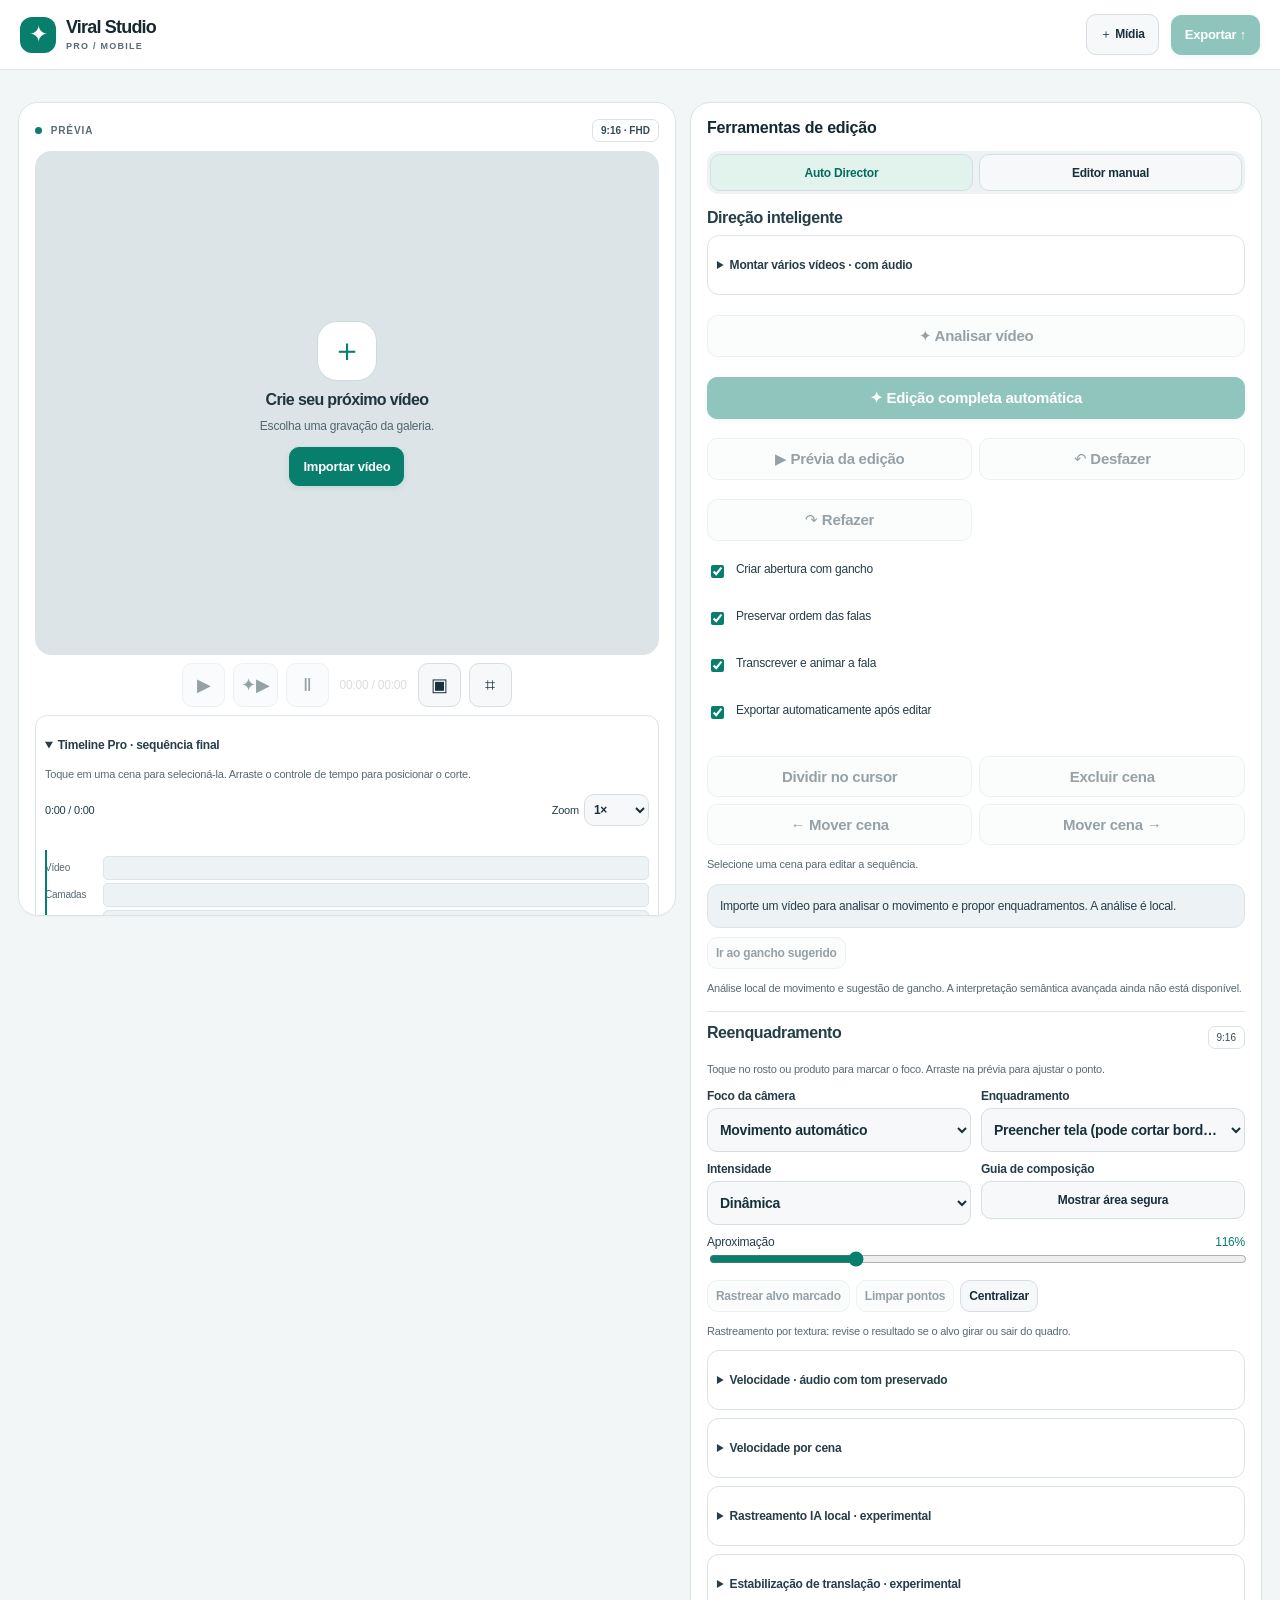
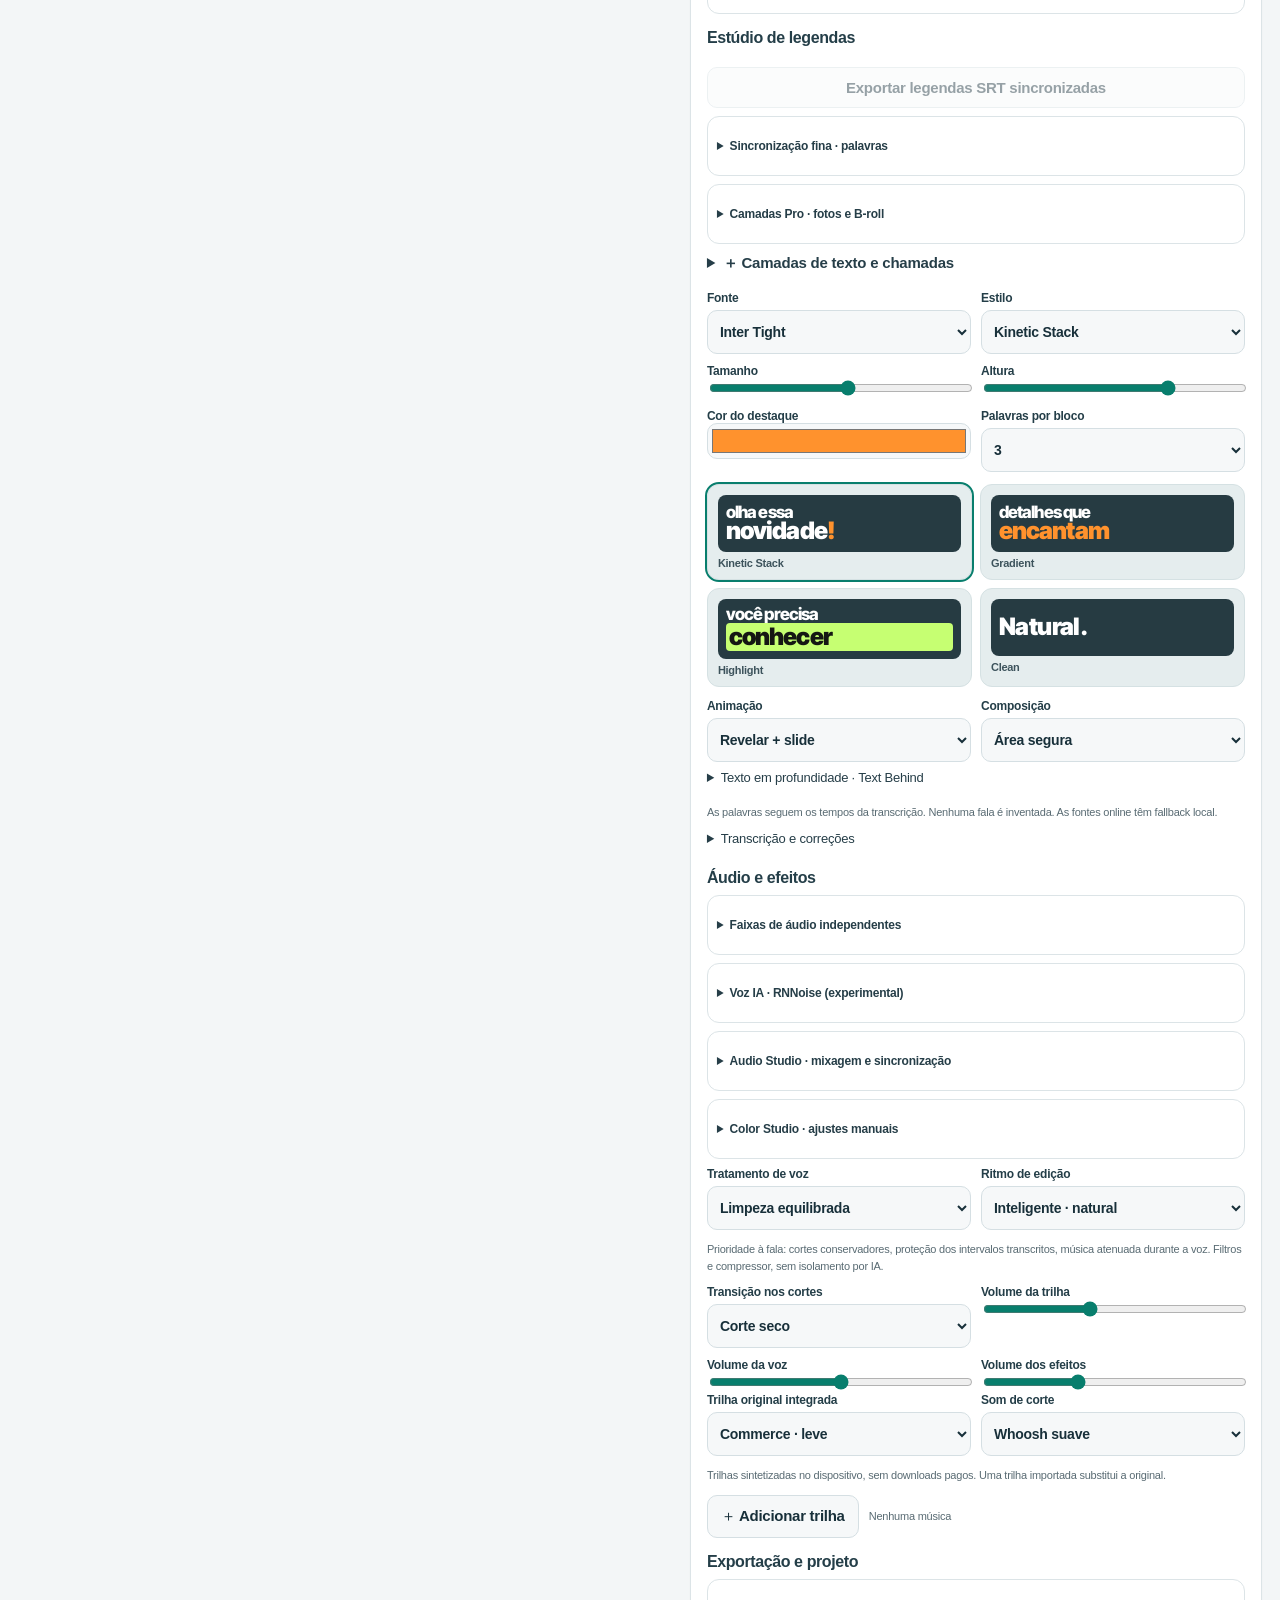
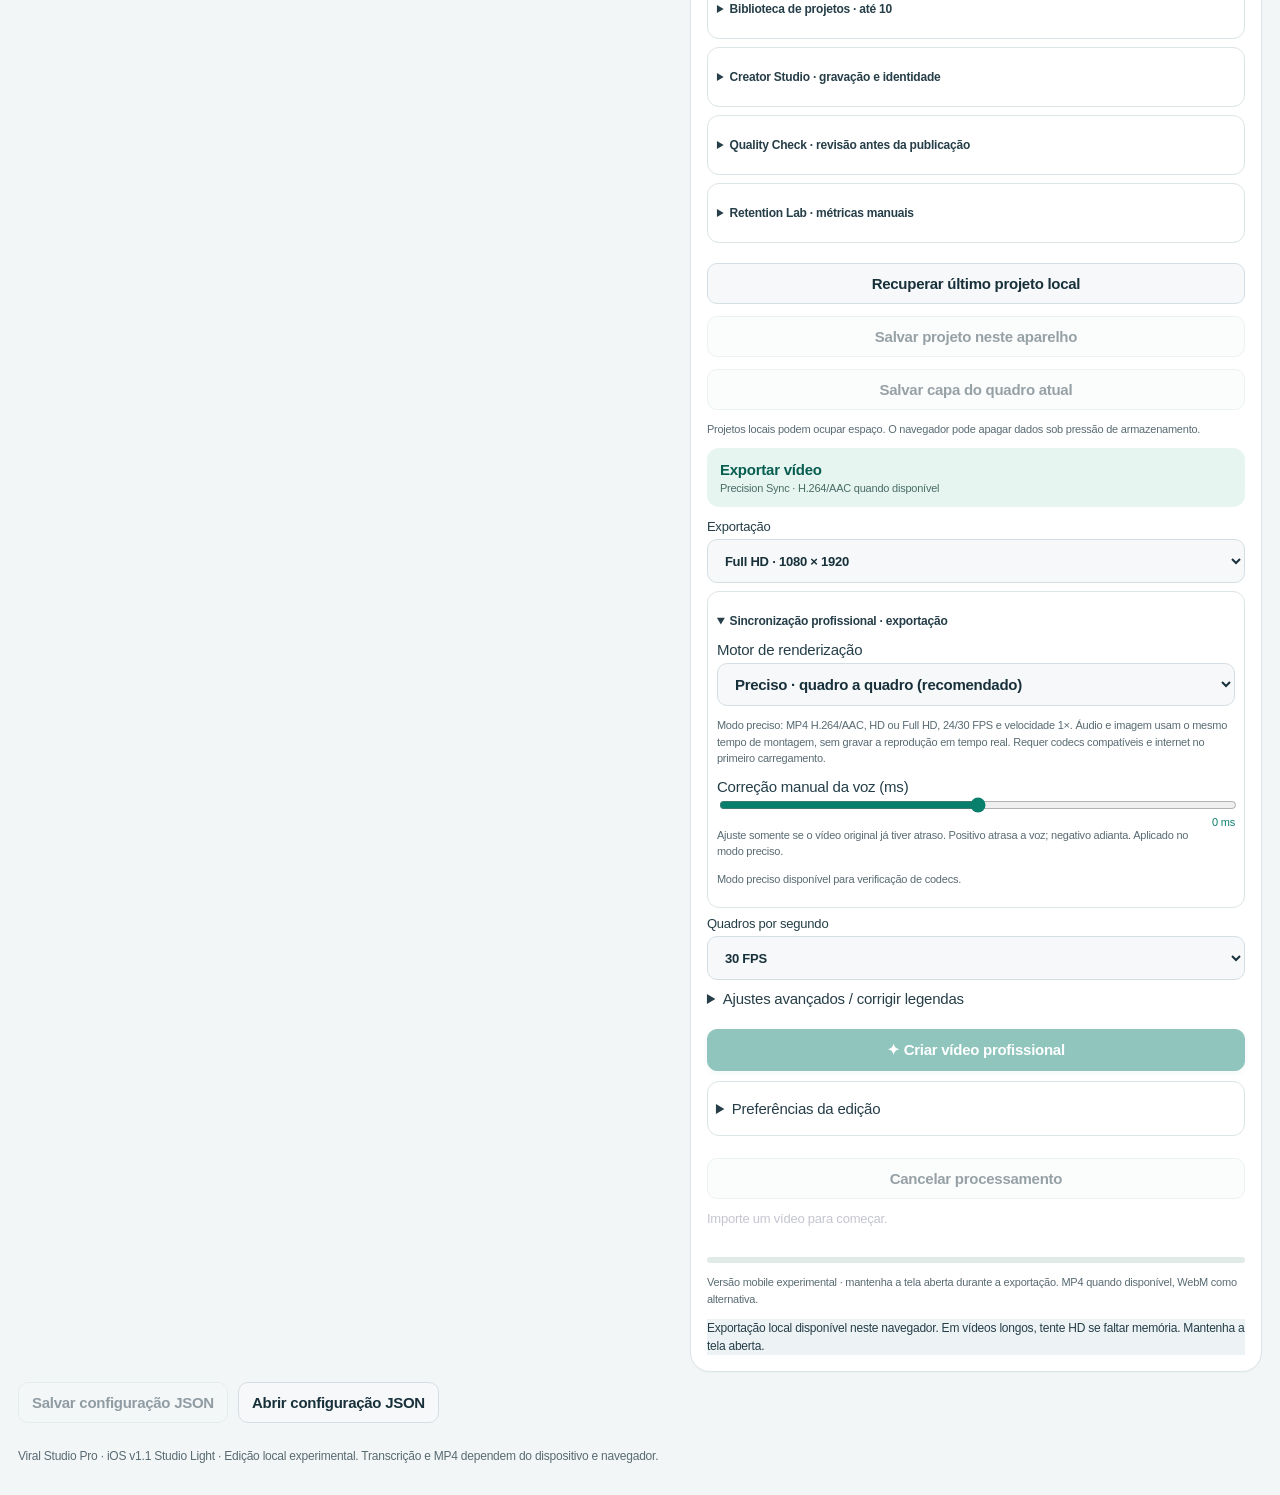
==== commit aa0deab3: "v1.1 Studio Light: clear professional workspace, reachable action dock, non-overlapping tool panels," ====
--- a/index.html
+++ b/index.html
@@ -1,6 +1,6 @@
 <!DOCTYPE html>
 
-<html lang="pt-BR"><head><meta charset="utf-8"/><meta content="width=device-width, initial-scale=1, viewport-fit=cover" name="viewport"/><meta content="#101113" name="theme-color"/><title>Viral Studio Pro · iOS Studio</title><style>
+<html lang="pt-BR"><head><meta charset="utf-8"/><meta content="width=device-width, initial-scale=1, viewport-fit=cover" name="viewport"/><meta content="#f6f8fa" name="theme-color"/><title>Viral Studio Pro · Studio Light</title><style>
 @import url('https://fonts.googleapis.com/css2?family=Montserrat:wght@700;800;900&family=Anton&family=Poppins:wght@700;800&family=Inter+Tight:wght@700;800;900&family=Manrope:wght@700;800&display=swap');
 
 :root{color-scheme:dark;--bg:#101117;--panel:#191b24;--line:#30323e;--muted:#a3a6b6;--accent:#b6a1ff;--white:#f4f4fa}*{box-sizing:border-box}body{margin:0;font:15px system-ui,-apple-system,BlinkMacSystemFont,sans-serif;background:var(--bg);color:var(--white)}header{padding:19px 5%;border-bottom:1px solid var(--line);display:flex;justify-content:space-between;align-items:center;gap:12px}header strong{letter-spacing:.08em;font-size:17px}header small,.muted{color:var(--muted)}.wrap{max-width:1200px;margin:auto;padding:30px 20px 60px}h1{font-size:clamp(28px,4vw,42px);margin:0 0 6px;letter-spacing:-.04em}p{line-height:1.5}h2{font-size:16px;margin:0 0 14px}h3{font-size:13px;color:var(--muted);margin:18px 0 8px}main{display:grid;grid-template-columns:minmax(0,1.15fr) minmax(0,1fr);gap:20px;margin-top:25px}.panel{border:1px solid var(--line);border-radius:18px;background:var(--panel);padding:20px;min-width:0}.preview{background:#0b0b10;min-height:280px;border-radius:12px;display:grid;place-items:center;overflow:hidden;position:relative}canvas{height:min(57vh,520px);max-width:100%;object-fit:contain;display:block;background:#101117}#empty{position:absolute;text-align:center;pointer-events:none;color:#a3a6b6}#empty b{display:block;font-size:32px;color:var(--accent)}.row{display:flex;gap:10px;align-items:center;flex-wrap:wrap;margin:10px 0}.row>*{min-width:0}button,.filebtn,select,textarea{font:inherit;border:1px solid var(--line);background:#232632;color:var(--white);border-radius:10px;padding:11px 13px}button,.filebtn{cursor:pointer;font-weight:650;text-align:center}button:disabled{opacity:.45;cursor:not-allowed}.primary{background:#b6a1ff;color:#17102e;border:0;flex:1;font-weight:800}.wide{width:100%;margin-top:12px}input[type=file]{display:none}label{display:block}select{width:100%;margin-top:5px}textarea{width:100%;min-height:95px;resize:vertical}label.check{display:flex;align-items:flex-start;gap:9px;line-height:1.4;margin:12px 0}input[type=checkbox]{accent-color:var(--accent);margin-top:4px}.note{font-size:12px;color:var(--muted);line-height:1.5}.pill{font-size:11px;border:1px solid #45524c;color:#a5d8b5;padding:6px 10px;border-radius:30px;white-space:nowrap}.progress{height:6px;background:#30323e;border-radius:9px;overflow:hidden}#bar{height:100%;width:0%;background:var(--accent);transition:width .2s}.status{min-height:38px;line-height:1.5;font-size:13px;color:#c4c5d0;overflow-wrap:anywhere}#timeline{display:flex;height:20px;background:#292b34;gap:1px;border-radius:5px;overflow:hidden}#timeline i{background:#ae9afa;display:block}#timeline i.cut{background:#424550}.stats{font-size:12px;color:var(--muted);display:flex;justify-content:space-between;gap:8px}.result{margin-top:18px;padding:15px;border:1px solid var(--line);border-radius:12px}a{color:#c5b5ff}video#out{width:100%;max-height:400px;background:#0b0b10;margin:12px 0;border-radius:10px}#source{position:fixed;width:2px;height:2px;opacity:.001;pointer-events:none;left:0;bottom:0}#music{display:none}.tag{font-size:12px;letter-spacing:.1em;color:var(--accent);font-weight:700}details summary{cursor:pointer;color:#c7b9ff;margin:10px 0}footer{margin-top:24px;color:var(--muted);font-size:12px;line-height:1.5}@media(max-width:760px){main{grid-template-columns:1fr}.wrap{padding:20px 12px 40px}.panel{padding:15px}canvas{height:min(54vh,430px)}header{padding:15px}header small{display:none}}
@@ -43,9 +43,148 @@
 body.mobile-pro14{height:100dvh;overflow:hidden;padding:0}body.mobile-pro14 header{height:auto;position:fixed;top:0;left:0;right:0;z-index:25}body.mobile-pro14 .wrap{padding:0;max-width:none;margin:0;position:fixed;inset:var(--header-size) 0 var(--dock-size);overflow:hidden}body.mobile-pro14 main{height:100%;display:block;margin:0}body.mobile-pro14 #previewPanel{height:100%;display:flex;flex-direction:column;overflow:hidden;border:0;border-radius:0;background:#101113;padding:6px max(8px,env(safe-area-inset-right)) 4px max(8px,env(safe-area-inset-left));gap:0}body.mobile-pro14 #previewPanel .previewtop{flex:none;margin:0 0 4px}body.mobile-pro14 #previewPanel .preview{flex:0 0 auto;height:clamp(166px,37dvh,430px);border:0;border-radius:9px}body.mobile-pro14 #previewPanel .preview canvas{height:100%;width:auto;max-height:100%;max-width:100%;aspect-ratio:9/16}body.mobile-pro14 .transport{flex:none;min-height:44px;margin:0;gap:1px}body.mobile-pro14 #timelineArea14{flex:1 1 auto;min-height:0;overflow:auto;overscroll-behavior:contain;padding-bottom:6px;scrollbar-width:thin}body.mobile-pro14.sheet-open14 #previewPanel .preview{height:clamp(135px,27dvh,310px)}body.mobile-pro14.sheet-open14 #timelineArea14{padding-bottom:47dvh}body.mobile-pro14 #previewPanel .result{flex:none}body.mobile-pro14 #proScroll{max-height:none}body.mobile-pro14 .mobile-bottom{padding-top:4px}body.mobile-pro14 .mobile-bottom .mobile-nav button{min-height:43px}
 }
 @media(max-width:760px) and (max-height:559px){body.mobile-pro14 .wrap{padding-bottom:calc(var(--dock-size) + 10px)}body.mobile-pro14 #toolsPanel{max-height:52dvh!important}}
-</style></head><body><header><button id="projectsNav14" type="button" class="mobile-pro " aria-label="Projetos" title="Projetos"><svg aria-hidden="true" viewBox="0 0 24 24" fill="none" stroke="currentColor" stroke-width="1.8" stroke-linecap="round" stroke-linejoin="round"><path d="M3 7V5a2 2 0 0 1 2-2h4l3 3h7a2 2 0 0 1 2 2v11a2 2 0 0 1-2 2H5a2 2 0 0 1-2-2z"/></svg></button><div class="wordmark"><span class="brandmark">✦</span><div><strong>Viral Studio</strong><small id="projectStatus14">PRO / MOBILE</small></div></div><button id="mobileImport">+ Mídia</button><button class="primary" disabled="" id="mobileExport">Exportar ↑</button></header><div class="wrap"><main><section class="panel" id="previewPanel"><h2 class="sr-only">Prévia</h2><div class="previewtop"><span><span class="live-dot"></span> PROJETO ATUAL</span><span class="format-pill">9:16 · HD</span></div><div class="preview"><canvas height="1920" id="canvas" width="1080"></canvas><div id="empty"><div class="empty-icon">＋</div><strong>Seu vídeo começa aqui</strong><small>Importe da galeria para editar</small><button id="emptyImport">Importar vídeo</button></div><div aria-hidden="true" hidden="" id="safeGuide"><span>Área segura</span></div><div aria-hidden="true" hidden="" id="focusGuide"></div></div><div class="transport"><span class="mobile-pro final-clock14" id="finalClock14">00:00 / 00:00</span><button id="prevScene14" type="button" class="mobile-pro " aria-label="Cena anterior" title="Cena anterior"><svg aria-hidden="true" viewBox="0 0 24 24" fill="none" stroke="currentColor" stroke-width="1.8" stroke-linecap="round" stroke-linejoin="round"><path d="M19 5 8 12l11 7zM5 5v14"/></svg></button><button id="playEdit14" type="button" class="mobile-pro " aria-label="Reproduzir montagem" title="Reproduzir montagem"><svg aria-hidden="true" viewBox="0 0 24 24" fill="none" stroke="currentColor" stroke-width="1.8" stroke-linecap="round" stroke-linejoin="round"><path d="m8 5 12 7-12 7z"/></svg></button><button id="nextScene14" type="button" class="mobile-pro " aria-label="Próxima cena" title="Próxima cena"><svg aria-hidden="true" viewBox="0 0 24 24" fill="none" stroke="currentColor" stroke-width="1.8" stroke-linecap="round" stroke-linejoin="round"><path d="m5 5 11 7-11 7zM19 5v14"/></svg></button><button id="fullPreview14" type="button" class="mobile-pro " aria-label="Ampliar prévia" title="Ampliar prévia"><svg aria-hidden="true" viewBox="0 0 24 24" fill="none" stroke="currentColor" stroke-width="1.8" stroke-linecap="round" stroke-linejoin="round"><path d="M8 3H3v5M16 3h5v5M21 16v5h-5M8 21H3v-5"/></svg></button><label class="filebtn desktop-import" for="file">+ Mídia</label><input accept="video/*" id="file" type="file"/><button aria-label="Reproduzir fonte" disabled="" id="play">▶</button><button id="quickPreview6" aria-label="Prévia da edição" title="Reproduzir sequência editada" disabled>✦▶</button><button aria-label="Pausar" disabled="" id="pause">Ⅱ</button><span id="time">00:00 / 00:00</span><button aria-pressed="false" id="guideBtn" title="Área segura">▣</button><button id="frameBtn" title="Reenquadrar">⌗</button></div><details id="sourceTools14"><summary>Fonte original · cortes manuais</summary><div class="mobile-pro source-controls14"><button id="sourcePlay14">▶ Fonte original</button><button id="sourcePause14">Ⅱ Pausar</button></div><div class="timeline-head"><strong>Linha do tempo</strong><span>Fonte original</span></div><input aria-label="Posição do vídeo" disabled="" id="seek" max="1" min="0" step=".01" type="range" value="0"/><div class="actions"><button disabled="" id="markIn">Marcar início</button><button disabled="" id="markOut">Marcar fim</button><button disabled="" id="removeRange">Remover intervalo</button><button disabled="" id="resetCuts">Restaurar cortes</button></div><div class="note" id="marks">Intervalo: —</div><div class="note sourceinfo" id="fileinfo">Nenhum vídeo selecionado.</div><div id="timelineShell"><div aria-hidden="true" id="thumbStrip"></div><div id="timeline"></div><div aria-hidden="true" id="timelineHead"></div></div><div class="stats"><span id="original">Original: —</span><span id="edited">Estimado: —</span></div></details><details id="proTimeline" class="pro07" open><summary>Timeline Pro · sequência final</summary><div class="timeline-toolbar14 mobile-pro"><button id="undoMobile14" type="button" class="mobile-pro " aria-label="Desfazer" title="Desfazer"><svg aria-hidden="true" viewBox="0 0 24 24" fill="none" stroke="currentColor" stroke-width="1.8" stroke-linecap="round" stroke-linejoin="round"><path d="m9 14-5-5 5-5M4 9h9a6 6 0 0 1 0 12"/></svg></button><button id="redoMobile14" type="button" class="mobile-pro " aria-label="Refazer" title="Refazer"><svg aria-hidden="true" viewBox="0 0 24 24" fill="none" stroke="currentColor" stroke-width="1.8" stroke-linecap="round" stroke-linejoin="round"><path d="m15 14 5-5-5-5m5 5h-9a6 6 0 0 0 0 12"/></svg></button><strong>Timeline Pro</strong><button id="zoomOut14" type="button" class="mobile-pro " aria-label="Reduzir timeline" title="Reduzir timeline"><svg aria-hidden="true" viewBox="0 0 24 24" fill="none" stroke="currentColor" stroke-width="1.8" stroke-linecap="round" stroke-linejoin="round"><path d="M5 12h14"/></svg></button><button id="zoomIn14" type="button" class="mobile-pro " aria-label="Ampliar timeline" title="Ampliar timeline"><svg aria-hidden="true" viewBox="0 0 24 24" fill="none" stroke="currentColor" stroke-width="1.8" stroke-linecap="round" stroke-linejoin="round"><path d="M5 12h14M12 5v14"/></svg></button></div><p class="note">As faixas abaixo usam o tempo editado. Toque para navegar.</p><div class="pro-head"><span id="proTime">0:00 / 0:00</span><label>Zoom <select id="proZoom"><option value="1">1×</option><option value="1.5">1,5×</option><option value="2">2×</option><option value="3">3×</option><option value="4">4×</option><option value="6">6×</option><option value="8">8×</option></select></label></div><div id="proScroll"><div id="proLanes"><div id="proRuler" class="pro-ruler"></div><div class="pro-track" id="beatRow08" hidden><small>Batidas</small><div id="beatTrack08" class="pro-strip"></div></div><div class="pro-track"><small>Vídeo</small><div id="proScenes" class="pro-strip"></div></div><div class="pro-track"><small>Camadas</small><div id="proOverlays" class="pro-strip"></div></div><div class="pro-track"><small>Legendas</small><div id="proCaptions" class="pro-strip"></div></div><div class="pro-track"><small>Voz</small><div class="pro-strip"><canvas id="proWave" width="640" height="48"></canvas></div></div><div class="pro-track"><small>Áudio+</small><div id="proAudio12" class="pro-strip"></div></div><div class="pro-track"><small>Texto</small><div id="proTexts" class="pro-strip"></div></div><div id="proCursor"></div></div></div><p id="proWaveNote" class="note">Importe um vídeo para visualizar as faixas.</p><button id="proAnalyzeWave" class="wide" type="button">Analisar forma de onda</button><div class="actions pro-context14"><button id="proSplit" type="button">Dividir</button><button id="proDuplicate" type="button">Duplicar</button><button id="proDelete" type="button">Excluir</button><button id="moveLeft14" class="mobile-pro" type="button">← Mover</button><button id="moveRight14" class="mobile-pro" type="button">Mover →</button></div></details><details class="timeline-layers"><summary>Camadas · legendas e câmera</summary><div class="tlabel">LEGENDAS · palavras</div><div class="track caption" id="captionTrack"></div><div class="tlabel">CÂMERA · pontos de foco</div><div class="track camera" id="cameraTrack"></div><div id="shotList"></div></details><div class="result" hidden="" id="result"><div class="result-head14"><h2>Seu vídeo exportado</h2><button id="resultClose14" type="button" class="mobile-pro " aria-label="Fechar resultado" title="Fechar resultado"><svg aria-hidden="true" viewBox="0 0 24 24" fill="none" stroke="currentColor" stroke-width="1.8" stroke-linecap="round" stroke-linejoin="round"><path d="m6 6 12 12M18 6 6 18"/></svg></button></div><video controls="" id="out" playsinline="" webkit-playsinline=""></video><a class="filebtn" download="" id="download" style="display:block;text-decoration:none">Baixar vídeo</a><p class="note" id="outputinfo"></p><p class="note" id="syncResult091" aria-live="polite"></p><button class="wide" id="convertMP4" hidden>Converter para MP4 (local · experimental)</button><p class="note" id="convertStatus" aria-live="polite"></p><button class="wide" hidden="" id="shareVideo">Compartilhar / salvar no iPhone</button></div></section><div class="panel-heading" id="toolHeading">Ferramentas</div><section class="panel" id="toolsPanel"><div class="sheet-head14 mobile-pro"><span class="sheet-grip14"></span><strong id="sheetTitle14">Ferramentas</strong><button id="sheetClose14" type="button" class="mobile-pro " aria-label="Fechar ferramentas" title="Fechar ferramentas"><svg aria-hidden="true" viewBox="0 0 24 24" fill="none" stroke="currentColor" stroke-width="1.8" stroke-linecap="round" stroke-linejoin="round"><path d="m6 6 12 12M18 6 6 18"/></svg></button></div><div class="mobile-pro sheet-shortcuts14" id="sheetShortcuts14"><button data-shortcut14="director">Auto</button><button data-shortcut14="reframe">Enquadrar</button><button data-shortcut14="settings">Ajustes</button><button data-shortcut14="projects">Projetos</button></div><h2>Ferramentas de edição</h2><div class="switcher modes"><button class="active" id="autoMode">Auto Director</button><button id="manualMode">Editor manual</button></div><div class="section" id="director"><h3>Direção inteligente</h3><details class="pro07" id="joinPanel09"><summary>Montar vários vídeos · com áudio</summary><p class="note">Crie uma base única a partir de 2–6 gravações, preservando o áudio de cada uma. Processamento local com nova codificação; os arquivos originais permanecem intactos.</p><label class="filebtn" for="joinFile09">＋ Selecionar gravações</label><input id="joinFile09" type="file" multiple accept="video/*"><div id="joinList09"></div><div class="tools"><label>Formato da base<select id="joinQuality09"><option value="720">HD · mais leve</option><option value="1080">Full HD</option></select></label><label>Imagem<select id="joinFit09"><option value="contain">Preservar tudo</option><option value="cover">Preencher 9:16</option></select></label></div><button id="joinRun09" class="wide" disabled>Unir e abrir no editor</button><p id="joinNote09" class="note">Limites experimentais: até 120 s e 120 MB no total. Exige suporte de gravação do navegador.</p></details><button class="wide" disabled="" id="visualAnalyze">✦ Analisar vídeo</button><div class="auto-actions"><button class="primary wide" id="autoAll" disabled>✦ Edição completa automática</button><button class="wide" id="autoPreview" disabled>▶ Prévia da edição</button><button class="wide" id="undo6" disabled>↶ Desfazer</button><button class="wide" id="redo6" disabled>↷ Refazer</button></div><div class="auto-options"><label class="check"><input id="autoHook" type="checkbox" checked> Criar abertura com gancho</label><label class="check"><input id="autoOrder12" type="checkbox" checked> Preservar ordem das falas</label><label class="check"><input id="autoCaption" type="checkbox" checked> Transcrever e animar a fala</label><label class="check"><input id="autoExport" type="checkbox" checked> Exportar automaticamente após editar</label></div><div id="sequence6" class="sequence6"></div><div class="auto-actions"><button id="sceneSplit6" disabled>Dividir no cursor</button><button id="sceneDel6" disabled>Excluir cena</button><button id="scenePrev6" disabled>← Mover cena</button><button id="sceneNext6" disabled>Mover cena →</button></div><p class="note" id="selected6">Selecione uma cena para editar a sequência.</p><div id="plan">Importe um vídeo para analisar o movimento e propor enquadramentos. A análise é local.</div><div class="actions"><button disabled="" id="suggestHook">Ir ao gancho sugerido</button></div><p class="note">Análise local de movimento e sugestão de gancho. A interpretação semântica avançada ainda não está disponível.</p></div><div class="section" id="reframe"><div class="section-title"><h3>Reenquadramento</h3><span class="micro">9:16</span></div><p class="note">Toque no rosto ou produto para marcar o foco. Arraste na prévia para ajustar o ponto.</p><div class="tools reframe-tools"><label>Foco da câmera<select id="focus"><option value="motion">Movimento automático</option><option value="manual">Pontos de foco manuais</option><option value="face">Rosto (se disponível)</option><option value="center">Centro fixo</option></select></label><label>Enquadramento<select id="fit"><option value="contain">Preservar imagem inteira</option><option selected="" value="cover">Preencher tela (pode cortar bordas)</option></select></label><label>Intensidade<select id="zoom"><option value="1.08">Suave</option><option selected="" value="1.16">Dinâmica</option><option value="1.25">Forte</option><option value="1">Sem zoom</option></select></label><label>Guia de composição<button id="safeToggle">Mostrar área segura</button></label></div><label class="zoom-label">Aproximação <output id="zoomRead">116%</output><input id="zoomRange" max="160" min="100" step="1" type="range" value="116"/></label><div class="actions" id="reframeActions"><button disabled="" id="trackTarget">Rastrear alvo marcado</button><button disabled="" id="clearFocus">Limpar pontos</button><button id="resetFrame">Centralizar</button></div><p class="note">Rastreamento por textura: revise o resultado se o alvo girar ou sair do quadro.</p><details class="pro07"><summary>Velocidade · áudio com tom preservado</summary><label>Velocidade de toda a montagem<select id="speed09"><option value="0.75">0,75×</option><option value="0.9">0,9×</option><option value="1" selected>1× · original</option><option value="1.1">1,1×</option><option value="1.25">1,25×</option><option value="1.5">1,5×</option></select></label><p class="note">A alteração remapeia as legendas, cortes, música e camadas. A edição automática usa 1× para preservar a fala. Não é uma curva por cena.</p><button id="freeze09" class="wide">Adicionar quadro estático como camada</button></details><details class="pro07"><summary>Velocidade por cena</summary><p class="note">Selecione uma cena na Timeline Pro. A voz e as legendas acompanham a velocidade escolhida.</p><label>Velocidade da cena<select id="sceneRate10"><option value="0">Herdar velocidade geral</option><option value="0.75">0,75×</option><option value="0.9">0,9×</option><option value="1">1×</option><option value="1.1">1,1×</option><option value="1.25">1,25×</option><option value="1.5">1,5×</option></select></label><button id="applyRate10" class="wide" disabled>Aplicar à cena selecionada</button><p id="rateNote10" class="note">Nenhuma cena selecionada.</p></details><details class="pro07"><summary>Rastreamento IA local · experimental</summary><label>Alvo<select id="detectTarget10"><option value="person">Pessoa</option><option value="object">Objeto reconhecível</option></select></label><button id="detectRun10" class="wide" disabled>Detectar e acompanhar</button><p id="detectNote10" class="note">Modelo COCO-SSD: reconhece categorias genéricas, não todos os produtos. Requer download inicial pela internet.</p></details><details class="pro07"><summary>Estabilização de translação · experimental</summary><button id="stabilizeRun10" class="wide" disabled>Analisar tremor da câmera</button><label>Intensidade<input id="stabilizePower10" type="range" min="0" max="100" value="70"></label><label class="check"><input id="stabilizeOn10" type="checkbox">Aplicar estabilização</label><p id="stabilizeNote10" class="note">Compensação aproximada de deslocamentos; não corrige rotação, rolling shutter ou movimento complexo. Pode recortar bordas.</p></details></div><div class="section" id="captions"><h3>Estúdio de legendas</h3><button id="srtExport12" class="wide" disabled>Exportar legendas SRT sincronizadas</button><details class="pro07"><summary>Sincronização fina · palavras</summary><label>Compensação visual em ms <input id="captionOffset08" type="range" min="-600" max="600" step="20" value="0"><output id="captionOffsetLabel08">0 ms</output></label><p class="note">Valor positivo atrasa a legenda; negativo adianta. O áudio original não muda.</p><div class="actions"><button id="wordPrev08">‹ Anterior</button><button id="wordNext08">Próxima ›</button><button id="wordAt08">Palavra no cursor</button></div><p id="wordInfo08" class="note">Transcreva o vídeo primeiro.</p><div class="tools"><label>Palavra<input id="wordText08" maxlength="80"></label><label>Início (s)<input id="wordStart08" type="number" step=".01" min="0"></label><label>Fim (s)<input id="wordEnd08" type="number" step=".01" min="0"></label></div><button id="wordSave08" class="wide">Aplicar correção</button></details><details class="pro07" id="overlayPanel07"><summary>Camadas Pro · fotos e B-roll</summary><p class="note">Sobreponha fotos ou vídeos sem som no tempo da montagem. A fala do vídeo principal continua intacta. Limite: 6 mídias, até 40 MB por arquivo.</p><label class="filebtn" for="overlayFile07">＋ Adicionar foto ou vídeo</label><input id="overlayFile07" type="file" accept="image/*,video/*" multiple><div id="overlayList07"></div><div id="overlayControls07" hidden><div class="tools"><label>Início na edição (s)<input id="ovStart07" type="number" min="0" step=".1"></label><label>Fim na edição (s)<input id="ovEnd07" type="number" min=".1" step=".1"></label><label>Posição X (%)<input id="ovX07" type="range" min="0" max="100"></label><label>Posição Y (%)<input id="ovY07" type="range" min="0" max="100"></label><label>Largura (%)<input id="ovScale07" type="range" min="12" max="100"></label><label>Opacidade (%)<input id="ovOpacity07" type="range" min="0" max="100"></label><label>Rotação (°)<input id="ovRotation07" type="range" min="-180" max="180"></label><label>Modo<select id="ovMode07"><option value="pip">Sobreposição</option><option value="full">Tela cheia</option></select></label><label>Máscara<select id="ovMask08"><option value="none">Sem máscara</option><option value="round">Circular</option><option value="rounded">Cantos suaves</option><option value="diamond">Losango</option><option value="split">Metade esquerda</option></select></label><label>Entrada/saída<select id="ovFade08"><option value="0">Sem fade</option><option value=".25">0,25 s</option><option value=".5">0,5 s</option><option value="1">1 s</option></select></label></div><div class="actions"><button id="ovKey07" type="button">◇ Keyframe no cursor</button><button id="ovClear07" type="button">Limpar keyframes</button><button id="ovRemove07" type="button">Excluir camada</button></div><p id="ovInfo07" class="note"></p></div></details><details class="v6-layer"><summary>＋ Camadas de texto e chamadas</summary><div class="tools"><label>Texto<input id="extraText" placeholder="Chamada ou benefício real" maxlength="80"></label><label>Posição<select id="extraPos"><option value="top">Superior</option><option value="bottom">Inferior</option></select></label><label>Início (s)<input id="extraStart" type="number" min="0" step=".1" value="0"></label><label>Fim (s)<input id="extraEnd" type="number" min=".2" step=".1" value="3"></label></div><button id="addExtra" class="wide">Adicionar camada</button><div id="layerList"></div></details><div class="tools"><label>Fonte<select id="font"><option value="Inter Tight" selected>Inter Tight</option><option value="Manrope">Manrope ExtraBold</option><option value="Montserrat">Montserrat ExtraBold</option><option value="Poppins">Poppins Bold</option><option value="Anton">Anton</option><option value="system-ui">Sistema</option></select></label><label>Estilo<select id="captionStyle"><option value="stack" selected>Kinetic Stack</option><option value="gradient">Gradient · editorial</option><option value="kinetic">Kinetic · destaque</option><option value="box">Highlight box</option><option value="clean">Clean · branco</option><option value="single">Power word</option></select></label><label>Tamanho<input id="captionSize" max="130" min="45" type="range" value="90"/></label><label>Altura<input id="captionY" max="77" min="35" type="range" value="65"/></label><label>Cor do destaque<input id="captionColor" style="width:100%;height:36px;background:#232632;border:0" type="color" value="#ff922d"/></label><label>Palavras por bloco<select id="groupSize"><option>2</option><option selected="">3</option><option>4</option></select></label></div><div class="motion-grid"><button data-motion="stack" class="motion-choice selected"><span class="type-sample"><small>olha essa</small><strong>novidade<span>!</span></strong></span><b>Kinetic Stack</b></button><button data-motion="gradient" class="motion-choice"><span class="type-sample grad"><small>detalhes que</small><strong>encantam</strong></span><b>Gradient</b></button><button data-motion="box" class="motion-choice"><span class="type-sample"><small>você precisa</small><strong class="sample-box">conhecer</strong></span><b>Highlight</b></button><button data-motion="clean" class="motion-choice"><span class="type-sample clean"><strong>Natural.</strong></span><b>Clean</b></button></div><div class="tools"><label>Animação<select id="captionMotion"><option value="reveal">Revelar + slide</option><option value="pop">Elastic pop</option><option value="blur">Blur reveal</option><option value="none">Sem animação</option></select></label><label>Composição<select id="captionPlacement"><option value="smart">Área segura</option><option value="manual">Altura manual</option></select></label></div><details class="transcript"><summary>Texto em profundidade · Text Behind</summary><label>Título editorial (opcional)<input id="depthText" placeholder="Ex.: novidade na loja" maxlength="75"></label><div class="tools"><label>Camada<select id="depthMode"><option value="off">Desativada</option><option value="front">À frente (título)</option><option value="person">Atrás da pessoa · IA local</option><option value="mask">Atrás de máscara oval manual</option></select></label><label>Tempo na abertura (s)<input id="depthDuration" type="number" min="0.5" max="30" step="0.5" value="3"></label><label>Altura do título<input id="depthY" type="range" min="9" max="72" value="19"></label><label>Tamanho do título<input id="depthSize" type="range" min="65" max="170" value="120"></label></div><button class="wide" id="loadDepth" type="button">Ativar recorte local da pessoa</button><p class="note" id="depthStatus">O modo IA requer download do modelo gratuito. A máscara manual é aproximada e segue o foco marcado; não recorta a silhueta.</p></details><p class="note">As palavras seguem os tempos da transcrição. Nenhuma fala é inventada. As fontes online têm fallback local.</p><details class="transcript"><summary>Transcrição e correções</summary><textarea id="words" placeholder="0.0 | 0.5 | Olha
+</style><style id="studio-light17">
+:root{color-scheme:light;--bg:#f3f6f7;--panel:#fff;--line:#dce4e7;--muted:#596b73;--accent:#087e6d;--white:#162830;--text:#162830;--tint:#e7f5f1}
+body{color:var(--text);background:var(--bg);font-family:-apple-system,BlinkMacSystemFont,"SF Pro Text","Helvetica Neue",Arial,sans-serif}
+header{background:#ffffff;backdrop-filter:none;border-color:#dce4e7;color:#162830}
+.wordmark small,header small,.muted,.note,.sourceinfo,.previewtop,.timeline-head span,.stats,.pro-track small,.pro-ruler{color:#596b73}
+.brandmark{background:#087e6d;color:white}
+.panel{background:white;border-color:#dce4e7;box-shadow:0 1px 2px #152b3509}
+button,.filebtn,select,textarea,input:not([type=range]):not([type=checkbox]):not([type=radio]):not([type=file]){background:#f6f8f9!important;color:#18303a!important;border:1px solid #d5dfe3!important;border-radius:10px}
+button.primary,#mobileExport,#quickCreate,#export,#autoAll,.preview #empty button{background:#087e6d!important;color:#fff!important;border-color:#087e6d!important;box-shadow:0 2px 6px #087e6d20}
+button:disabled{opacity:.45!important;cursor:not-allowed}
+button:focus-visible,input:focus-visible,select:focus-visible{outline:2px solid #087e6d;outline-offset:2px}
+input[type=range],input[type=checkbox]{accent-color:#087e6d}
+label,.tools label,.zoom-label,.section h3,.section-title h3{color:#243e48}
+h2,h3,strong{color:inherit}summary,details summary,.timeline-layers summary,.transcript summary,.pro07>summary{color:#263e48}
+details,.pro07,#sourceTools14,.transcript{border-color:#dce4e7;color:#243e48}
+.pro07{background:white;border-radius:12px}
+.pro07 output,.zoom-label output{color:#087e6d}
+#plan,.device-note,.result,.switcher{background:#edf3f5;color:#263e48;border-color:#dce4e7}
+.switcher button.active{background:#e2f2ed!important;color:#056c5d!important;box-shadow:none}
+#previewPanel .preview{background:#dce4e7;border:1px solid #dce4e7}
+.preview #empty{color:#20353e}.preview #empty small{color:#52666f}.empty-icon{background:#fff;border-color:#cbdcda;color:#087e6d}
+.preview canvas{background:#162830}.preview:has(#empty:not([hidden])) canvas{visibility:hidden}
+.format-pill,.micro{background:white;color:#344d57;border:1px solid #d9e3e7}
+#proTimeline{background:#fff;border-color:#dce4e7}.pro-strip{background:#edf2f4;border:1px solid #dce4e7}
+.pro-strip button{background:#cce9e0!important;color:#174c40!important;border-color:#a3cebf!important}
+.pro-strip button.selected{outline:2px solid #087e6d;outline-offset:-2px;background:#b4dfcf!important}
+.pro-strip .pro-mark{background:#f4d7a4;color:#5c3b10}
+#proOverlays .pro-mark{background:#dacff3!important;color:#47356e!important}#proTexts .pro-mark{background:#f3d7aa!important;color:#63430f!important}
+#proAudio12 button{background:#c8e5f5!important;color:#1d4a65!important}
+#proCursor{background:#087e6d!important;width:2px;z-index:3}
+#timelineShell{background:#e0e8e7;border-color:#cddbd9}#timeline i.cut{background:#b8c4c7cc}
+#proWave{background:transparent!important}#voiceMeter08{background:#087e6d}
+.track{background:#e9eff0}.progress{background:#e0ebe8}#mobileBar,#bar{background:#087e6d}
+#overlayList07 button.selected,#audioList12 button.selected{border-color:#087e6d!important;color:#087e6d!important;background:#e7f5f1!important}
+.motion-choice{background:#e5edee!important;color:#21373f!important;border-color:#d5e1e3!important}
+.motion-choice b{color:#3d535c}.motion-choice.selected{outline:2px solid #087e6d}
+.type-sample{background:#263b42;color:#fff;border-radius:8px;padding:8px}
+#prompter08{background:#fff;color:#20353e;border-color:#cbd9dd}
+#prompterWindow08{background:#13272e;color:#fff}
+#result #out{background:#172930}a{color:#087e6d}
+.export-summary17{display:grid;gap:4px;margin-bottom:12px;padding:13px;background:#e7f5f1;border-radius:12px;color:#075e50}
+.export-summary17 span{font-size:11px;color:#496d65}
+#exportGroup17>label{display:block;margin:8px 0;font-size:13px}#exportGroup17>label select{display:block;width:100%;min-height:44px;margin-top:5px}
+#general17{margin:10px 0;padding:8px;border:1px solid #dce4e7;border-radius:12px}
+#general17>label{display:block;margin:9px 0}#general17 .check{display:flex}
+.mobile-pro[hidden],#moreMenu17[hidden]{display:none!important}
+@media(max-width:760px){
+body.studio17{height:100dvh;overflow:hidden;padding:0;background:#f3f6f7}
+body.studio17 header{position:fixed;top:0;left:0;right:0;z-index:25;min-height:52px;padding:calc(5px + env(safe-area-inset-top)) max(10px,env(safe-area-inset-right)) 5px max(10px,env(safe-area-inset-left));gap:6px}
+body.studio17 header #projectsNav14{width:44px;min-width:44px;border:0!important;background:#edf3f5!important}
+body.studio17 header .wordmark strong{font-size:17px;font-weight:760;color:#17323b}
+body.studio17 header .wordmark small{font-size:10px;color:#60747b;max-width:130px;letter-spacing:0}
+body.studio17 #mobileImport{min-height:44px;padding:7px 11px;background:#eef4f5!important}
+body.studio17 #mobileExport{display:none!important}
+body.studio17 .wrap{position:fixed;inset:var(--header-size) 0 var(--dock-size);overflow:auto;padding:0;margin:0;max-width:none}
+body.studio17 main{height:100%;min-height:0;display:block;margin:0}
+body.studio17 #previewPanel{height:100%;min-height:0;display:flex;flex-direction:column;overflow:hidden;border:0;border-radius:0;padding:6px max(10px,env(safe-area-inset-right)) 4px max(10px,env(safe-area-inset-left));background:#f3f6f7;gap:0;box-shadow:none}
+body.studio17 #previewPanel .previewtop{flex:none;margin:0 0 4px;font-size:10px;letter-spacing:.06em;color:#60747b}
+body.studio17 #previewPanel .preview{flex:0 0 auto;height:clamp(150px,36dvh,410px);border:1px solid #d3dfe2;border-radius:16px;background:linear-gradient(145deg,#e8eef0,#d9e4e8);box-shadow:0 2px 6px #1628300b}
+body.studio17 #previewPanel .preview canvas{height:100%;width:auto;max-width:100%;max-height:100%;aspect-ratio:9/16;object-fit:contain;border-radius:4px}
+body.studio17 #previewPanel .preview #empty{width:90%;gap:7px;color:#24414a}
+body.studio17 .empty-icon{width:48px;height:48px;font-size:25px;border-radius:15px}
+body.studio17 .preview #empty strong{font-size:17px;color:#16343e}
+body.studio17 .preview #empty small{font-size:12px}
+body.studio17 .preview #empty button{min-height:44px;margin:0;padding:7px 16px}
+body.studio17 .transport{flex:none;margin:2px 0;gap:3px;min-height:44px}
+body.studio17 .transport .final-clock14{display:none!important}
+body.studio17 .transport button.mobile-pro,body.studio17 .transport #frameBtn,body.studio17 .transport #guideBtn{min-width:44px;min-height:44px;flex:1 1 44px;padding:6px;background:transparent!important;border:0!important;color:#25434e!important}
+body.studio17 #playEdit14{background:#087e6d!important;color:#fff!important;border-radius:50%;flex:0 0 44px}
+body.studio17 #playEdit14 svg{width:23px;height:23px}
+body.studio17 .scrub17{display:flex!important;align-items:center;gap:8px;flex:none;margin:0 0 4px;padding:0 2px;height:32px}
+.scrub17 span{font-variant-numeric:tabular-nums;font-size:11px;color:#52666f;min-width:31px;text-align:center}
+.scrub17 input{flex:1;min-width:0;margin:0;height:32px}
+body.studio17 #timelineArea14{flex:1 1 auto;min-height:0;overflow:auto;overscroll-behavior:contain;padding:0 0 8px;border-radius:15px 15px 0 0;scrollbar-width:thin}
+body.studio17 #proTimeline{padding:0 10px 10px;margin:0 0 6px;border:1px solid #dce4e7;background:#fff;border-radius:15px}
+body.studio17 #proTimeline .timeline-toolbar14{position:sticky;top:0;background:#fff;z-index:4;border-radius:14px 14px 0 0;border-bottom:1px solid #edf1f3}
+body.studio17 .timeline-toolbar14 button{min-width:44px;min-height:44px;border:0!important;background:transparent!important;color:#26444f!important}
+body.studio17 .timeline-toolbar14 strong{color:#203b45;font-size:13px}
+body.studio17 #proTimeline .pro-head{display:none}
+body.studio17 .pro-track{grid-template-columns:54px minmax(0,1fr);margin:3px 0;gap:4px}
+body.studio17 .pro-strip{height:28px}body.studio17 .pro-strip button{height:23px;min-height:23px!important;padding:2px 4px!important;font-size:10px!important}
+body.studio17 #proRuler{height:22px;margin-left:58px}
+body.studio17 #proRuler span{font-size:10px}
+body.studio17 #proCursor{top:22px}
+body.studio17 .scene-status17{display:flex!important;min-height:25px;align-items:center;font-size:11px;color:#52666f;padding:5px 0}
+body.studio17 .pro-context14{display:grid;grid-template-columns:repeat(3,minmax(0,1fr));gap:5px}
+body.studio17 .pro-context14 button{min-height:44px!important;font-size:11px!important}
+body.studio17 #proAnalyzeWave{min-height:44px;margin:4px 0}
+body.studio17 #sourceTools14,body.studio17 .timeline-layers{background:#fff;padding:9px 10px;border:1px solid #dce4e7;border-radius:12px;margin:5px 0}
+body.studio17 #toolsPanel{display:none!important}
+body.studio17.sheet-open14 #toolsPanel{display:block!important;position:static!important;inset:auto!important;max-height:none!important;overflow:visible!important;box-shadow:none!important;margin:0;border:1px solid #dce4e7;border-radius:15px;padding:0 11px 10px;background:#fff}
+body.studio17.sheet-open14 #timelineArea14{padding:0 0 8px!important}
+body.studio17.sheet-open14 #proTimeline,body.studio17.sheet-open14 #sourceTools14,body.studio17.sheet-open14 .timeline-layers{display:none!important}
+body.studio17.sheet-open14 #previewPanel .preview{height:clamp(125px,29dvh,320px)}
+body.studio17 .sheet-head14{background:#fff;min-height:49px;top:0;border-bottom:1px solid #edf1f3;margin-bottom:8px;border-radius:15px 15px 0 0}
+body.studio17 .sheet-head14 strong{font-size:16px;color:#15333d}
+body.studio17 .sheet-grip14{display:none}
+body.studio17 #sheetClose14{background:#edf3f5!important;border:0!important;min-height:40px;min-width:40px;border-radius:50%;color:#24434e!important}
+body.studio17 .sheet-shortcuts14{display:none!important}
+body.studio17 #toolsPanel[data-current="more"] .more-menu17{display:grid!important;grid-template-columns:1fr 1fr;gap:8px}
+.more-menu17 button{display:grid;gap:4px;text-align:left;min-height:68px;padding:10px}
+.more-menu17 button b{font-size:13px}.more-menu17 button small{font-size:11px;color:#59727b}
+body.studio17 #toolsPanel[data-current="more"] .section,body.studio17 #toolsPanel[data-current="export"] .section{display:none!important}
+body.studio17 #toolsPanel #exportGroup17{display:none}
+body.studio17 #toolsPanel[data-current="export"] #exportGroup17{display:block!important}
+body.studio17 #toolsPanel[data-current="export"] #export{display:block!important;min-height:46px}
+body.studio17 #toolsPanel[data-current="settings"] #exportGroup17{display:none!important}
+body.studio17 #toolsPanel .section:not(.mobile-active){display:none!important}
+body.studio17 #toolsPanel .section.mobile-active{display:block!important}
+body.studio17 #toolsPanel>.modes{display:none!important}
+body.studio17 #toolsPanel .tools{gap:8px}
+body.studio17 #toolsPanel .section h3{font-size:15px;margin:4px 0 7px}
+body.studio17 #toolsPanel details{padding:9px;border-radius:11px;border-color:#dce4e7}
+body.studio17 #toolsPanel details>summary{font-size:13px;color:#24434e;min-height:26px;margin:0;padding:5px 0}
+body.studio17 #toolsPanel button:not(.mobile-pro){min-height:44px}
+body.studio17 #toolsPanel select,body.studio17 #toolsPanel input:not([type=range]):not([type=checkbox]):not([type=file]),body.studio17 #toolsPanel textarea{font-size:16px!important;min-height:44px}
+body.studio17 .mobile-bottom{background:#fff!important;border-top:1px solid #d7e2e5;box-shadow:0 -4px 18px #18343d0a;padding:4px max(9px,env(safe-area-inset-right)) calc(5px + env(safe-area-inset-bottom)) max(9px,env(safe-area-inset-left));z-index:24;gap:0;backdrop-filter:none}
+body.studio17 .mobile-nav{order:0;gap:2px}
+body.studio17 .mobile-nav button{background:transparent!important;border:0!important;color:#4e626c!important;min-height:44px;padding:3px 0}
+body.studio17 .mobile-nav .selected{background:#e3f3ef!important;color:#087e6d!important}
+body.studio17 .mobile-nav span{font-size:10px;font-weight:650}
+body.studio17 .mobile-nav svg{width:20px;height:20px}
+body.studio17 .mobile-buttons{order:1;display:flex;gap:6px;margin:3px 0 0}
+body.studio17 .mobile-buttons button{min-height:44px!important;font-size:13px!important;font-weight:720;flex:1 1 0;padding:7px 5px}
+body.studio17 .mobile-buttons #dockExport17{color:#087e6d!important;background:#e6f5f1!important;border-color:#b8dcd3!important}
+body.studio17 .mobile-buttons #mobileCancel{color:#a12f39!important;background:#fbecee!important;border-color:#e5c3c9!important}
+body.studio17 #mobileStatus{order:2;color:#52666f!important;font-size:11px;margin:3px 0 0;max-height:30px;line-height:1.3;overflow:auto}
+body.studio17 .mobile-bottom .progress{order:3;margin:2px 0 0;height:3px}
+body.studio17 #result:not([hidden]){position:fixed;inset:var(--header-size) 0 0;background:#fff;color:#20353e;z-index:30;padding:12px 14px calc(18px + env(safe-area-inset-bottom));overflow:auto;border:0;border-radius:0}
+body.studio17 #result #out{width:100%;max-height:54dvh;object-fit:contain;background:#172930}
+body.studio17 #resultClose14{color:#24434e!important;background:#edf3f5!important}
+body.studio17 #result #download{display:flex!important;align-items:center;justify-content:center;min-height:44px;background:#087e6d!important;color:#fff!important}
+body.studio17.preview-full14 #previewPanel .preview{position:fixed;inset:var(--header-size) 0 calc(var(--dock-size) + 78px);height:auto;z-index:23;border-radius:0;background:#e2ebee}
+body.studio17.preview-full14 .transport{position:fixed;bottom:calc(var(--dock-size) + 32px);left:0;right:0;height:46px;background:#fff;z-index:24;padding:0 8px}
+body.studio17.preview-full14 .scrub17{position:fixed;bottom:var(--dock-size);left:0;right:0;z-index:24;background:#fff;padding:0 10px}
+}
+@media(max-width:760px) and (max-height:650px){body.studio17 #previewPanel .preview{height:clamp(105px,29dvh,240px)}body.studio17.sheet-open14 #previewPanel .preview{height:clamp(95px,24dvh,190px)}body.studio17 .previewtop{display:none}body.studio17 .transport{min-height:44px}}
+@media(max-width:760px) and (orientation:landscape){body.studio17 .wrap{overflow:auto}body.studio17 main{height:auto}body.studio17 #previewPanel{height:auto;min-height:300px}body.studio17 #timelineArea14{overflow:visible}body.studio17 #previewPanel .preview{height:180px}body.studio17.sheet-open14 #previewPanel .preview{height:150px}}
+@media(prefers-reduced-motion:reduce){*{scroll-behavior:auto!important}}
+</style></head><body><header><button id="projectsNav14" type="button" class="mobile-pro " aria-label="Projetos" title="Projetos"><svg aria-hidden="true" viewBox="0 0 24 24" fill="none" stroke="currentColor" stroke-width="1.8" stroke-linecap="round" stroke-linejoin="round"><path d="M3 7V5a2 2 0 0 1 2-2h4l3 3h7a2 2 0 0 1 2 2v11a2 2 0 0 1-2 2H5a2 2 0 0 1-2-2z"/></svg></button><div class="wordmark"><span class="brandmark">✦</span><div><strong>Viral Studio</strong><small id="projectStatus14">Editor de vídeo</small></div></div><button id="mobileImport">＋ Mídia</button><button class="primary" disabled="" id="mobileExport">Exportar ↑</button></header><div class="wrap"><main><section class="panel" id="previewPanel"><h2 class="sr-only">Prévia</h2><div class="previewtop"><span><span class="live-dot"></span> PRÉVIA</span><span class="format-pill">9:16 · HD</span></div><div class="preview"><canvas height="1920" id="canvas" width="1080"></canvas><div id="empty"><div class="empty-icon">＋</div><strong>Crie seu próximo vídeo</strong><small>Escolha uma gravação da galeria.</small><button id="emptyImport">Importar vídeo</button></div><div aria-hidden="true" hidden="" id="safeGuide"><span>Área segura</span></div><div aria-hidden="true" hidden="" id="focusGuide"></div></div><div class="transport"><span class="mobile-pro final-clock14" id="finalClock14">00:00 / 00:00</span><button id="prevScene14" type="button" class="mobile-pro " aria-label="Cena anterior" title="Cena anterior"><svg aria-hidden="true" viewBox="0 0 24 24" fill="none" stroke="currentColor" stroke-width="1.8" stroke-linecap="round" stroke-linejoin="round"><path d="M19 5 8 12l11 7zM5 5v14"/></svg></button><button id="playEdit14" type="button" class="mobile-pro " aria-label="Reproduzir montagem" title="Reproduzir montagem"><svg aria-hidden="true" viewBox="0 0 24 24" fill="none" stroke="currentColor" stroke-width="1.8" stroke-linecap="round" stroke-linejoin="round"><path d="m8 5 12 7-12 7z"/></svg></button><button id="nextScene14" type="button" class="mobile-pro " aria-label="Próxima cena" title="Próxima cena"><svg aria-hidden="true" viewBox="0 0 24 24" fill="none" stroke="currentColor" stroke-width="1.8" stroke-linecap="round" stroke-linejoin="round"><path d="m5 5 11 7-11 7zM19 5v14"/></svg></button><button id="fullPreview14" type="button" class="mobile-pro " aria-label="Ampliar prévia" title="Ampliar prévia"><svg aria-hidden="true" viewBox="0 0 24 24" fill="none" stroke="currentColor" stroke-width="1.8" stroke-linecap="round" stroke-linejoin="round"><path d="M8 3H3v5M16 3h5v5M21 16v5h-5M8 21H3v-5"/></svg></button><label class="filebtn desktop-import" for="file">+ Mídia</label><input accept="video/*" id="file" type="file"/><button aria-label="Reproduzir fonte" disabled="" id="play">▶</button><button id="quickPreview6" aria-label="Prévia da edição" title="Reproduzir sequência editada" disabled>✦▶</button><button aria-label="Pausar" disabled="" id="pause">Ⅱ</button><span id="time">00:00 / 00:00</span><button aria-pressed="false" id="guideBtn" title="Área segura">▣</button><button id="frameBtn" title="Reenquadrar">⌗</button></div><div class="mobile-pro scrub17"><span id="scrubStart17">0:00</span><input id="finalScrub17" type="range" min="0" max="1" step="0.01" value="0" aria-label="Posição na montagem" disabled><span id="scrubEnd17">0:00</span></div><details id="sourceTools14"><summary>Fonte original · cortes manuais</summary><div class="mobile-pro source-controls14"><button id="sourcePlay14">▶ Fonte original</button><button id="sourcePause14">Ⅱ Pausar</button></div><div class="timeline-head"><strong>Linha do tempo</strong><span>Fonte original</span></div><input aria-label="Posição do vídeo" disabled="" id="seek" max="1" min="0" step=".01" type="range" value="0"/><div class="actions"><button disabled="" id="markIn">Marcar início</button><button disabled="" id="markOut">Marcar fim</button><button disabled="" id="removeRange">Remover intervalo</button><button disabled="" id="resetCuts">Restaurar cortes</button></div><div class="note" id="marks">Intervalo: —</div><div class="note sourceinfo" id="fileinfo">Nenhum vídeo selecionado.</div><div id="timelineShell"><div aria-hidden="true" id="thumbStrip"></div><div id="timeline"></div><div aria-hidden="true" id="timelineHead"></div></div><div class="stats"><span id="original">Original: —</span><span id="edited">Estimado: —</span></div></details><details id="proTimeline" class="pro07" open><summary>Timeline Pro · sequência final</summary><div class="timeline-toolbar14 mobile-pro"><button id="undoMobile14" type="button" class="mobile-pro " aria-label="Desfazer" title="Desfazer"><svg aria-hidden="true" viewBox="0 0 24 24" fill="none" stroke="currentColor" stroke-width="1.8" stroke-linecap="round" stroke-linejoin="round"><path d="m9 14-5-5 5-5M4 9h9a6 6 0 0 1 0 12"/></svg></button><button id="redoMobile14" type="button" class="mobile-pro " aria-label="Refazer" title="Refazer"><svg aria-hidden="true" viewBox="0 0 24 24" fill="none" stroke="currentColor" stroke-width="1.8" stroke-linecap="round" stroke-linejoin="round"><path d="m15 14 5-5-5-5m5 5h-9a6 6 0 0 0 0 12"/></svg></button><strong>Timeline Pro</strong><button id="zoomOut14" type="button" class="mobile-pro " aria-label="Reduzir timeline" title="Reduzir timeline"><svg aria-hidden="true" viewBox="0 0 24 24" fill="none" stroke="currentColor" stroke-width="1.8" stroke-linecap="round" stroke-linejoin="round"><path d="M5 12h14"/></svg></button><button id="zoomIn14" type="button" class="mobile-pro " aria-label="Ampliar timeline" title="Ampliar timeline"><svg aria-hidden="true" viewBox="0 0 24 24" fill="none" stroke="currentColor" stroke-width="1.8" stroke-linecap="round" stroke-linejoin="round"><path d="M5 12h14M12 5v14"/></svg></button></div><p class="note">Toque em uma cena para selecioná-la. Arraste o controle de tempo para posicionar o corte.</p><div class="pro-head"><span id="proTime">0:00 / 0:00</span><label>Zoom <select id="proZoom"><option value="1">1×</option><option value="1.5">1,5×</option><option value="2">2×</option><option value="3">3×</option><option value="4">4×</option><option value="6">6×</option><option value="8">8×</option></select></label></div><div id="proScroll"><div id="proLanes"><div id="proRuler" class="pro-ruler"></div><div class="pro-track" id="beatRow08" hidden><small>Batidas</small><div id="beatTrack08" class="pro-strip"></div></div><div class="pro-track"><small>Vídeo</small><div id="proScenes" class="pro-strip"></div></div><div class="pro-track"><small>Camadas</small><div id="proOverlays" class="pro-strip"></div></div><div class="pro-track"><small>Legendas</small><div id="proCaptions" class="pro-strip"></div></div><div class="pro-track"><small>Voz</small><div class="pro-strip"><canvas id="proWave" width="640" height="48"></canvas></div></div><div class="pro-track"><small>Áudio+</small><div id="proAudio12" class="pro-strip"></div></div><div class="pro-track"><small>Texto</small><div id="proTexts" class="pro-strip"></div></div><div id="proCursor"></div></div></div><div class="mobile-pro scene-status17" id="sceneStatus17">Importe um vídeo para começar.</div><p id="proWaveNote" class="note">Importe um vídeo para visualizar as faixas.</p><button id="proAnalyzeWave" class="wide" type="button">Analisar forma de onda</button><div class="actions pro-context14"><button id="proSplit" type="button">Dividir</button><button id="proDuplicate" type="button">Duplicar</button><button id="proDelete" type="button">Excluir</button><button id="moveLeft14" class="mobile-pro" type="button">← Mover</button><button id="moveRight14" class="mobile-pro" type="button">Mover →</button></div></details><details class="timeline-layers"><summary>Camadas · legendas e câmera</summary><div class="tlabel">LEGENDAS · palavras</div><div class="track caption" id="captionTrack"></div><div class="tlabel">CÂMERA · pontos de foco</div><div class="track camera" id="cameraTrack"></div><div id="shotList"></div></details><div class="result" hidden="" id="result"><div class="result-head14"><h2>Seu vídeo exportado</h2><button id="resultClose14" type="button" class="mobile-pro " aria-label="Fechar resultado" title="Fechar resultado"><svg aria-hidden="true" viewBox="0 0 24 24" fill="none" stroke="currentColor" stroke-width="1.8" stroke-linecap="round" stroke-linejoin="round"><path d="m6 6 12 12M18 6 6 18"/></svg></button></div><video controls="" id="out" playsinline="" webkit-playsinline=""></video><a class="filebtn" download="" id="download" style="display:block;text-decoration:none">Baixar vídeo</a><p class="note" id="outputinfo"></p><p class="note" id="syncResult091" aria-live="polite"></p><button class="wide" id="convertMP4" hidden>Converter para MP4 (local · experimental)</button><p class="note" id="convertStatus" aria-live="polite"></p><button class="wide" hidden="" id="shareVideo">Compartilhar / salvar no iPhone</button></div></section><div class="panel-heading" id="toolHeading">Ferramentas</div><section class="panel" id="toolsPanel"><div class="sheet-head14 mobile-pro"><span class="sheet-grip14"></span><strong id="sheetTitle14">Ferramentas</strong><button id="sheetClose14" type="button" class="mobile-pro " aria-label="Fechar ferramentas" title="Fechar ferramentas"><svg aria-hidden="true" viewBox="0 0 24 24" fill="none" stroke="currentColor" stroke-width="1.8" stroke-linecap="round" stroke-linejoin="round"><path d="m6 6 12 12M18 6 6 18"/></svg></button></div><div class="mobile-pro sheet-shortcuts14" id="sheetShortcuts14"><button data-shortcut14="director">Automático</button><button data-shortcut14="reframe">Enquadrar</button><button data-shortcut14="projects">Projetos</button><button data-shortcut14="export">Exportar</button></div><div id="moreMenu17" class="mobile-pro more-menu17" hidden><button data-shortcut17="director"><b>✦ Edição automática</b><small>Estilo, gancho e análise</small></button><button data-shortcut17="reframe"><b>Enquadramento</b><small>Foco, velocidade e estabilização</small></button><button data-shortcut17="projects"><b>Meus projetos</b><small>Salvar, recuperar e gravar</small></button><button data-shortcut17="export"><b>Exportação</b><small>MP4 e sincronização</small></button></div><h2>Ferramentas de edição</h2><div class="switcher modes"><button class="active" id="autoMode">Auto Director</button><button id="manualMode">Editor manual</button></div><div class="section" id="director"><h3>Direção inteligente</h3><details class="pro07" id="joinPanel09"><summary>Montar vários vídeos · com áudio</summary><p class="note">Crie uma base única a partir de 2–6 gravações, preservando o áudio de cada uma. Processamento local com nova codificação; os arquivos originais permanecem intactos.</p><label class="filebtn" for="joinFile09">＋ Selecionar gravações</label><input id="joinFile09" type="file" multiple accept="video/*"><div id="joinList09"></div><div class="tools"><label>Formato da base<select id="joinQuality09"><option value="720">HD · mais leve</option><option value="1080">Full HD</option></select></label><label>Imagem<select id="joinFit09"><option value="contain">Preservar tudo</option><option value="cover">Preencher 9:16</option></select></label></div><button id="joinRun09" class="wide" disabled>Unir e abrir no editor</button><p id="joinNote09" class="note">Limites experimentais: até 120 s e 120 MB no total. Exige suporte de gravação do navegador.</p></details><button class="wide" disabled="" id="visualAnalyze">✦ Analisar vídeo</button><div class="auto-actions"><button class="primary wide" id="autoAll" disabled>✦ Edição completa automática</button><button class="wide" id="autoPreview" disabled>▶ Prévia da edição</button><button class="wide" id="undo6" disabled>↶ Desfazer</button><button class="wide" id="redo6" disabled>↷ Refazer</button></div><div class="auto-options"><label class="check"><input id="autoHook" type="checkbox" checked> Criar abertura com gancho</label><label class="check"><input id="autoOrder12" type="checkbox" checked> Preservar ordem das falas</label><label class="check"><input id="autoCaption" type="checkbox" checked> Transcrever e animar a fala</label><label class="check"><input id="autoExport" type="checkbox" checked> Exportar automaticamente após editar</label></div><div id="sequence6" class="sequence6"></div><div class="auto-actions"><button id="sceneSplit6" disabled>Dividir no cursor</button><button id="sceneDel6" disabled>Excluir cena</button><button id="scenePrev6" disabled>← Mover cena</button><button id="sceneNext6" disabled>Mover cena →</button></div><p class="note" id="selected6">Selecione uma cena para editar a sequência.</p><div id="plan">Importe um vídeo para analisar o movimento e propor enquadramentos. A análise é local.</div><div class="actions"><button disabled="" id="suggestHook">Ir ao gancho sugerido</button></div><p class="note">Análise local de movimento e sugestão de gancho. A interpretação semântica avançada ainda não está disponível.</p></div><div class="section" id="reframe"><div class="section-title"><h3>Reenquadramento</h3><span class="micro">9:16</span></div><p class="note">Toque no rosto ou produto para marcar o foco. Arraste na prévia para ajustar o ponto.</p><div class="tools reframe-tools"><label>Foco da câmera<select id="focus"><option value="motion">Movimento automático</option><option value="manual">Pontos de foco manuais</option><option value="face">Rosto (se disponível)</option><option value="center">Centro fixo</option></select></label><label>Enquadramento<select id="fit"><option value="contain">Preservar imagem inteira</option><option selected="" value="cover">Preencher tela (pode cortar bordas)</option></select></label><label>Intensidade<select id="zoom"><option value="1.08">Suave</option><option selected="" value="1.16">Dinâmica</option><option value="1.25">Forte</option><option value="1">Sem zoom</option></select></label><label>Guia de composição<button id="safeToggle">Mostrar área segura</button></label></div><label class="zoom-label">Aproximação <output id="zoomRead">116%</output><input id="zoomRange" max="160" min="100" step="1" type="range" value="116"/></label><div class="actions" id="reframeActions"><button disabled="" id="trackTarget">Rastrear alvo marcado</button><button disabled="" id="clearFocus">Limpar pontos</button><button id="resetFrame">Centralizar</button></div><p class="note">Rastreamento por textura: revise o resultado se o alvo girar ou sair do quadro.</p><details class="pro07"><summary>Velocidade · áudio com tom preservado</summary><label>Velocidade de toda a montagem<select id="speed09"><option value="0.75">0,75×</option><option value="0.9">0,9×</option><option value="1" selected>1× · original</option><option value="1.1">1,1×</option><option value="1.25">1,25×</option><option value="1.5">1,5×</option></select></label><p class="note">A alteração remapeia as legendas, cortes, música e camadas. A edição automática usa 1× para preservar a fala. Não é uma curva por cena.</p><button id="freeze09" class="wide">Adicionar quadro estático como camada</button></details><details class="pro07"><summary>Velocidade por cena</summary><p class="note">Selecione uma cena na Timeline Pro. A voz e as legendas acompanham a velocidade escolhida.</p><label>Velocidade da cena<select id="sceneRate10"><option value="0">Herdar velocidade geral</option><option value="0.75">0,75×</option><option value="0.9">0,9×</option><option value="1">1×</option><option value="1.1">1,1×</option><option value="1.25">1,25×</option><option value="1.5">1,5×</option></select></label><button id="applyRate10" class="wide" disabled>Aplicar à cena selecionada</button><p id="rateNote10" class="note">Nenhuma cena selecionada.</p></details><details class="pro07"><summary>Rastreamento IA local · experimental</summary><label>Alvo<select id="detectTarget10"><option value="person">Pessoa</option><option value="object">Objeto reconhecível</option></select></label><button id="detectRun10" class="wide" disabled>Detectar e acompanhar</button><p id="detectNote10" class="note">Modelo COCO-SSD: reconhece categorias genéricas, não todos os produtos. Requer download inicial pela internet.</p></details><details class="pro07"><summary>Estabilização de translação · experimental</summary><button id="stabilizeRun10" class="wide" disabled>Analisar tremor da câmera</button><label>Intensidade<input id="stabilizePower10" type="range" min="0" max="100" value="70"></label><label class="check"><input id="stabilizeOn10" type="checkbox">Aplicar estabilização</label><p id="stabilizeNote10" class="note">Compensação aproximada de deslocamentos; não corrige rotação, rolling shutter ou movimento complexo. Pode recortar bordas.</p></details></div><div class="section" id="captions"><h3>Estúdio de legendas</h3><button id="srtExport12" class="wide" disabled>Exportar legendas SRT sincronizadas</button><details class="pro07"><summary>Sincronização fina · palavras</summary><label>Compensação visual em ms <input id="captionOffset08" type="range" min="-600" max="600" step="20" value="0"><output id="captionOffsetLabel08">0 ms</output></label><p class="note">Valor positivo atrasa a legenda; negativo adianta. O áudio original não muda.</p><div class="actions"><button id="wordPrev08">‹ Anterior</button><button id="wordNext08">Próxima ›</button><button id="wordAt08">Palavra no cursor</button></div><p id="wordInfo08" class="note">Transcreva o vídeo primeiro.</p><div class="tools"><label>Palavra<input id="wordText08" maxlength="80"></label><label>Início (s)<input id="wordStart08" type="number" step=".01" min="0"></label><label>Fim (s)<input id="wordEnd08" type="number" step=".01" min="0"></label></div><button id="wordSave08" class="wide">Aplicar correção</button></details><details class="pro07" id="overlayPanel07"><summary>Camadas Pro · fotos e B-roll</summary><p class="note">Sobreponha fotos ou vídeos sem som no tempo da montagem. A fala do vídeo principal continua intacta. Limite: 6 mídias, até 40 MB por arquivo.</p><label class="filebtn" for="overlayFile07">＋ Adicionar foto ou vídeo</label><input id="overlayFile07" type="file" accept="image/*,video/*" multiple><div id="overlayList07"></div><div id="overlayControls07" hidden><div class="tools"><label>Início na edição (s)<input id="ovStart07" type="number" min="0" step=".1"></label><label>Fim na edição (s)<input id="ovEnd07" type="number" min=".1" step=".1"></label><label>Posição X (%)<input id="ovX07" type="range" min="0" max="100"></label><label>Posição Y (%)<input id="ovY07" type="range" min="0" max="100"></label><label>Largura (%)<input id="ovScale07" type="range" min="12" max="100"></label><label>Opacidade (%)<input id="ovOpacity07" type="range" min="0" max="100"></label><label>Rotação (°)<input id="ovRotation07" type="range" min="-180" max="180"></label><label>Modo<select id="ovMode07"><option value="pip">Sobreposição</option><option value="full">Tela cheia</option></select></label><label>Máscara<select id="ovMask08"><option value="none">Sem máscara</option><option value="round">Circular</option><option value="rounded">Cantos suaves</option><option value="diamond">Losango</option><option value="split">Metade esquerda</option></select></label><label>Entrada/saída<select id="ovFade08"><option value="0">Sem fade</option><option value=".25">0,25 s</option><option value=".5">0,5 s</option><option value="1">1 s</option></select></label></div><div class="actions"><button id="ovKey07" type="button">◇ Keyframe no cursor</button><button id="ovClear07" type="button">Limpar keyframes</button><button id="ovRemove07" type="button">Excluir camada</button></div><p id="ovInfo07" class="note"></p></div></details><details class="v6-layer"><summary>＋ Camadas de texto e chamadas</summary><div class="tools"><label>Texto<input id="extraText" placeholder="Chamada ou benefício real" maxlength="80"></label><label>Posição<select id="extraPos"><option value="top">Superior</option><option value="bottom">Inferior</option></select></label><label>Início (s)<input id="extraStart" type="number" min="0" step=".1" value="0"></label><label>Fim (s)<input id="extraEnd" type="number" min=".2" step=".1" value="3"></label></div><button id="addExtra" class="wide">Adicionar camada</button><div id="layerList"></div></details><div class="tools"><label>Fonte<select id="font"><option value="Inter Tight" selected>Inter Tight</option><option value="Manrope">Manrope ExtraBold</option><option value="Montserrat">Montserrat ExtraBold</option><option value="Poppins">Poppins Bold</option><option value="Anton">Anton</option><option value="system-ui">Sistema</option></select></label><label>Estilo<select id="captionStyle"><option value="stack" selected>Kinetic Stack</option><option value="gradient">Gradient · editorial</option><option value="kinetic">Kinetic · destaque</option><option value="box">Highlight box</option><option value="clean">Clean · branco</option><option value="single">Power word</option></select></label><label>Tamanho<input id="captionSize" max="130" min="45" type="range" value="90"/></label><label>Altura<input id="captionY" max="77" min="35" type="range" value="65"/></label><label>Cor do destaque<input id="captionColor" style="width:100%;height:36px;background:#232632;border:0" type="color" value="#ff922d"/></label><label>Palavras por bloco<select id="groupSize"><option>2</option><option selected="">3</option><option>4</option></select></label></div><div class="motion-grid"><button data-motion="stack" class="motion-choice selected"><span class="type-sample"><small>olha essa</small><strong>novidade<span>!</span></strong></span><b>Kinetic Stack</b></button><button data-motion="gradient" class="motion-choice"><span class="type-sample grad"><small>detalhes que</small><strong>encantam</strong></span><b>Gradient</b></button><button data-motion="box" class="motion-choice"><span class="type-sample"><small>você precisa</small><strong class="sample-box">conhecer</strong></span><b>Highlight</b></button><button data-motion="clean" class="motion-choice"><span class="type-sample clean"><strong>Natural.</strong></span><b>Clean</b></button></div><div class="tools"><label>Animação<select id="captionMotion"><option value="reveal">Revelar + slide</option><option value="pop">Elastic pop</option><option value="blur">Blur reveal</option><option value="none">Sem animação</option></select></label><label>Composição<select id="captionPlacement"><option value="smart">Área segura</option><option value="manual">Altura manual</option></select></label></div><details class="transcript"><summary>Texto em profundidade · Text Behind</summary><label>Título editorial (opcional)<input id="depthText" placeholder="Ex.: novidade na loja" maxlength="75"></label><div class="tools"><label>Camada<select id="depthMode"><option value="off">Desativada</option><option value="front">À frente (título)</option><option value="person">Atrás da pessoa · IA local</option><option value="mask">Atrás de máscara oval manual</option></select></label><label>Tempo na abertura (s)<input id="depthDuration" type="number" min="0.5" max="30" step="0.5" value="3"></label><label>Altura do título<input id="depthY" type="range" min="9" max="72" value="19"></label><label>Tamanho do título<input id="depthSize" type="range" min="65" max="170" value="120"></label></div><button class="wide" id="loadDepth" type="button">Ativar recorte local da pessoa</button><p class="note" id="depthStatus">O modo IA requer download do modelo gratuito. A máscara manual é aproximada e segue o foco marcado; não recorta a silhueta.</p></details><p class="note">As palavras seguem os tempos da transcrição. Nenhuma fala é inventada. As fontes online têm fallback local.</p><details class="transcript"><summary>Transcrição e correções</summary><textarea id="words" placeholder="0.0 | 0.5 | Olha
 0.5 | 1.0 | essa
-1.0 | 1.6 | novidade!"></textarea><button class="wide" disabled="" id="analyze">Analisar / transcrever</button><p class="note">Uma palavra por linha: início | fim | palavra. O reconhecimento local precisa baixar o modelo na primeira utilização.</p></details></div><div class="section" id="effects"><h3>Áudio e efeitos</h3><details class="pro07"><summary>Faixas de áudio independentes</summary><p class="note">Inclua até 4 trilhas, locuções ou efeitos próprios. A voz original permanece; a proteção de fala pode reduzir o áudio extra.</p><label class="filebtn" for="audioFile12">＋ Importar áudio</label><input id="audioFile12" type="file" accept="audio/*" multiple><div id="audioList12"></div><div id="audioControls12" hidden><div class="tools"><label>Início no vídeo (s)<input id="audioStart12" type="number" min="0" step=".01"></label><label>Fim no vídeo (s)<input id="audioEnd12" type="number" min=".01" step=".01"></label><label>Início no áudio (s)<input id="audioOffset12" type="number" min="0" step=".01"></label><label>Volume (%)<input id="audioVolume12" type="range" min="0" max="100" value="20"></label><label>Fade (s)<input id="audioFade12" type="number" min="0" max="3" step=".1" value=".1"></label><label>Proteção da fala<select id="audioDuck12"><option value="yes">Reduzir durante fala</option><option value="no">Volume constante</option></select></label></div><div class="actions"><button id="audioApply12">Aplicar ajustes</button><button id="audioRemove12">Excluir faixa</button></div><p id="audioInfo12" class="note"></p></div></details><details class="pro07"><summary>Voz IA · RNNoise (experimental)</summary><p class="note">Reduz ruídos de fundo por rede neural local. Não separa diferentes locutores nem garante remover música. Preserve o áudio original se a qualidade ficar pior.</p><button id="noiseRun11" class="wide" disabled>Processar ruído da voz</button><label class="check"><input id="noiseUse11" type="checkbox" disabled> Usar voz processada na prévia e exportação</label><div class="actions"><button id="noiseDownload11" disabled>Salvar WAV tratado</button><button id="noiseListen11" disabled>Ouvir / parar teste</button></div><p id="noiseNote11" class="note">Processamento mono, até 120 segundos; modelo baixado na primeira utilização. O original permanece intacto.</p></details><details class="pro07"><summary>Audio Studio · mixagem e sincronização</summary><div class="tools"><label>Entrada da música (s)<input id="musicOffset08" type="number" min="0" max="3600" step=".1" value="0"></label><label>Fade inicial/final (s)<input id="musicFade08" type="number" min="0" max="4" step=".1" value=".5"></label><label>Proteção da voz<select id="duckPower08"><option value=".20">Alta</option><option value=".35">Média</option><option value=".5">Leve</option></select></label><label>Batidas da trilha (BPM)<input id="bpm08" type="number" min="40" max="240" value="108"></label></div><div class="meter08"><i id="voiceMeter08"></i></div><p class="note" id="audioNote08">Nível instantâneo da voz antes da mixagem. Batidas são guias, não cortam a fala.</p><button id="beatShow08" class="wide">Exibir guia de batidas</button></details><details class="pro07"><summary>Color Studio · ajustes manuais</summary><div class="tools"><label>Exposição<input id="colorExposure07" type="range" min="70" max="135" value="100"></label><label>Contraste<input id="colorContrast07" type="range" min="70" max="135" value="100"></label><label>Saturação<input id="colorSaturation07" type="range" min="0" max="160" value="100"></label><label>Temperatura<input id="colorWarm07" type="range" min="-30" max="30" value="0"></label></div><div class="actions"><button id="colorReset07">Restaurar cores</button></div></details><div class="tools"><label>Tratamento de voz<select id="denoise"><option value="balanced">Limpeza equilibrada</option><option value="strong">Redução forte</option><option value="off">Áudio original</option></select></label><label>Ritmo de edição<select id="pace"><option value="balanced">Inteligente · natural</option><option value="fast">Dinâmico</option><option value="soft">Suave</option></select></label></div><p class="note">Prioridade à fala: cortes conservadores, proteção dos intervalos transcritos, música atenuada durante a voz. Filtros e compressor, sem isolamento por IA.</p><div class="tools"><label>Transição nos cortes<select id="transition"><option value="none">Corte seco</option><option value="zoom">Punch zoom</option><option value="fade">Fade curto</option><option value="flash">Flash suave</option><option value="blur08">Desfoque de entrada</option><option value="dip08">Dip escuro</option></select></label><label>Volume da trilha<input id="musicVolume" max="35" min="0" type="range" value="14"/></label><label>Volume da voz<input id="voiceVolume" max="150" min="50" type="range" value="100"/></label><label>Volume dos efeitos<input id="fxVolume" max="100" min="0" type="range" value="35"/></label></div><div class="tools"><label>Trilha original integrada<select id="builtinMusic"><option value="off">Sem trilha automática</option><option value="commerce" selected>Commerce · leve</option><option value="premium">Premium · suave</option><option value="energy">Energy · ritmo rápido</option></select></label><label>Som de corte<select id="soundStyle"><option value="soft">Whoosh suave</option><option value="pop">Pop discreto</option><option value="impact">Impacto grave</option></select></label></div><p class="note">Trilhas sintetizadas no dispositivo, sem downloads pagos. Uma trilha importada substitui a original.</p><div class="row music-row"><label class="filebtn" for="musicfile">＋ Adicionar trilha</label><span class="note" id="musicinfo">Nenhuma música</span><input accept="audio/*" id="musicfile" type="file"/></div></div><div class="section" id="settings"><h3>Exportação e projeto</h3><div class="mobile-pro project-actions14"><button id="projectSave14">Salvar edição local</button><button id="projectRecover14">Recuperar última edição</button><button id="jsonSave14">Exportar JSON</button><label class="filebtn" for="projectFile">Abrir JSON</label><button id="resultOpen14" hidden>Último vídeo exportado</button></div><details class="pro07" id="projectLibrary08"><summary>Biblioteca de projetos · até 10</summary><label>Nome do projeto<input id="projectName08" placeholder="Ex.: Demonstração de produto" maxlength="70"></label><div class="actions"><button id="librarySave08">Salvar na biblioteca</button><button id="libraryRefresh08">Atualizar lista</button></div><div id="libraryList08"></div><p class="note">Os projetos e as mídias ficam no armazenamento do aparelho; não são enviados a um servidor.</p></details><details class="pro07"><summary>Creator Studio · gravação e identidade</summary><div class="actions"><button id="prompterOpen08">Teleprompter</button><label class="filebtn" for="capture08">Gravar pela câmera</label><input id="capture08" type="file" accept="video/*" capture="environment"></div><label>Perfil de edição<select id="brandPreset08"><option value="retail">Varejo dinâmico</option><option value="premium">Produtos premium</option><option value="clean">Demonstração natural</option></select></label><button id="presetApply08" class="wide">Aplicar estilo</button><p class="note">Os perfis ajustam apenas estilo e som, sem inventar preços ou informações.</p></details><details class="pro07"><summary>Quality Check · revisão antes da publicação</summary><button id="qualityCheck08" class="wide">Verificar edição</button><div id="qualityResult08" class="note"></div></details><details class="pro07"><summary>Retention Lab · métricas manuais</summary><div class="tools"><label>Reproduções<input id="metricViews08" type="number" min="0"></label><label>Tempo médio (s)<input id="metricWatch08" type="number" min="0" step=".1"></label><label>Compartilhamentos<input id="metricShares08" type="number" min="0"></label><label>Salvamentos<input id="metricSaves08" type="number" min="0"></label></div><button id="metricCalc08" class="wide">Calcular indicadores</button><p id="metricResult08" class="note">Insira as métricas reais do Instagram após publicar.</p></details><button class="wide" id="recover6">Recuperar último projeto local</button><button class="wide" id="save6">Salvar projeto neste aparelho</button><button class="wide" id="cover6">Salvar capa do quadro atual</button><p class="note" id="saveNote6">Projetos locais podem ocupar espaço. O navegador pode apagar dados sob pressão de armazenamento.</p></div><label>Estilo de edição<select id="style"><option value="auto">Inteligente · baseado na duração e voz</option><option value="viral">Viral · cortes rápidos e zoom</option><option value="premium">Premium · movimentos suaves</option><option value="natural">Natural · foco na gravação</option></select></label><label class="check"><input checked="" id="cuts" type="checkbox"/> Remover pausas longas de áudio</label><label class="check"><input checked="" id="subs" type="checkbox"/> Legendas dinâmicas por palavra (Whisper local)</label><label class="check"><input checked="" id="sfx" type="checkbox"/> Efeito sonoro discreto nos cortes</label><label class="check"><input checked="" id="grade" type="checkbox"/> Tratamento leve de contraste e cor</label><label class="check"><input checked="" id="duck" type="checkbox"/> Priorizar a voz e equilibrar volume</label><p class="note">Use músicas autorizadas para publicidade. Não adicionamos músicas virais sem licença.</p><label>Exportação<select id="quality"><option selected="selected" value="1080">Full HD · 1080 × 1920</option><option value="720">HD · 720 × 1280 (mais leve)</option><option value="2160">4K · 2160 × 3840 (experimental)</option></select></label><details class="pro07" open><summary>Sincronização profissional · exportação</summary><label>Motor de renderização<select id="syncMode13"><option value="exact" selected>Preciso · quadro a quadro (recomendado)</option><option value="realtime">Tempo real · compatibilidade</option></select></label><p class="note">Modo preciso: MP4 H.264/AAC, HD ou Full HD, 24/30 FPS e velocidade 1×. Áudio e imagem usam o mesmo tempo de montagem, sem gravar a reprodução em tempo real. Requer codecs compatíveis e internet no primeiro carregamento.</p><label>Correção manual da voz (ms)<input id="voiceOffset13" type="range" min="-400" max="400" step="10" value="0"><output id="voiceOffsetLabel13">0 ms</output></label><p class="note">Ajuste somente se o vídeo original já tiver atraso. Positivo atrasa a voz; negativo adianta. Aplicado no modo preciso.</p><p id="syncModeNote13" class="note">Recomendação: modo preciso e 30 FPS. O áudio codificado é conferido antes de liberar o arquivo.</p></details><label>Quadros por segundo<select id="fps09"><option value="24">24 FPS</option><option value="30" selected>30 FPS</option><option value="60">60 FPS · experimental</option></select></label><details><summary>Ajustes avançados / corrigir legendas</summary><label style="margin-top:10px">Marca opcional<input id="brand" maxlength="36" placeholder="Ex.: Ananda Presentes" style="display:block;width:100%;background:#232632;border:1px solid #30323e;border-radius:8px;padding:10px;color:white;margin-top:5px"/></label></details><button class="primary wide" disabled="" id="export">✦ Criar vídeo profissional</button><button class="wide" disabled="" id="cancel">Cancelar processamento</button><div class="row"><span class="status" id="status" role="status">Importe um vídeo para começar.</span></div><div class="progress"><div id="bar"></div></div><p class="note">Versão mobile experimental · mantenha a tela aberta durante a exportação. MP4 quando disponível, WebM como alternativa.</p><div class="device-note" id="deviceNote"></div></section></main><div class="row"><button disabled="" id="saveProject">Salvar configuração JSON</button><label class="filebtn" for="projectFile">Abrir configuração JSON</label><input accept="application/json,.json" id="projectFile" type="file"/></div><footer>Viral Studio Pro · iOS v1.0.3 Lip Sync · Edição local experimental. Transcrição e MP4 dependem do dispositivo e navegador.</footer><div class="mobile-bottom"><div id="mobileStatus" role="status">Importe um vídeo para começar.</div><div class="mobile-buttons"><button class="primary" disabled="" id="quickCreate">✦ Editar tudo com IA</button><button hidden="" id="mobileCancel">Cancelar</button></div><div class="progress"><div id="mobileBar"></div></div><nav aria-label="Ferramentas" class="mobile-nav"><button data-tab="cuts" aria-label="Cortar"><svg aria-hidden="true" viewBox="0 0 24 24" fill="none" stroke="currentColor" stroke-width="1.8" stroke-linecap="round" stroke-linejoin="round"><circle cx="6" cy="6" r="3"/><circle cx="6" cy="18" r="3"/><path d="m8 8 13 13M8 16 21 3"/></svg><span>Cortar</span></button><button data-tab="effects" aria-label="Áudio"><svg aria-hidden="true" viewBox="0 0 24 24" fill="none" stroke="currentColor" stroke-width="1.8" stroke-linecap="round" stroke-linejoin="round"><path d="M3 10v4M7 6v12M12 3v18M17 6v12M21 10v4"/></svg><span>Áudio</span></button><button data-tab="captions" aria-label="Texto"><svg aria-hidden="true" viewBox="0 0 24 24" fill="none" stroke="currentColor" stroke-width="1.8" stroke-linecap="round" stroke-linejoin="round"><path d="M4 5h16M12 5v14M8 19h8"/></svg><span>Texto</span></button><button data-tab="layers" aria-label="Camadas"><svg aria-hidden="true" viewBox="0 0 24 24" fill="none" stroke="currentColor" stroke-width="1.8" stroke-linecap="round" stroke-linejoin="round"><path d="m12 3 10 5-10 5L2 8zM2 12l10 5 10-5M2 16l10 5 10-5"/></svg><span>Camadas</span></button><button data-tab="fx" aria-label="Efeitos"><svg aria-hidden="true" viewBox="0 0 24 24" fill="none" stroke="currentColor" stroke-width="1.8" stroke-linecap="round" stroke-linejoin="round"><path d="m12 2 2.8 7.2L22 12l-7.2 2.8L12 22l-2.8-7.2L2 12l7.2-2.8z"/></svg><span>Efeitos</span></button><button data-tab="more" aria-label="Mais"><svg aria-hidden="true" viewBox="0 0 24 24" fill="none" stroke="currentColor" stroke-width="1.8" stroke-linecap="round" stroke-linejoin="round"><circle cx="5" cy="12" r="1"/><circle cx="12" cy="12" r="1"/><circle cx="19" cy="12" r="1"/></svg><span>Mais</span></button></nav></div></div><dialog id="prompter08"><div class="prompter-head08"><strong>Teleprompter</strong><button id="prompterClose08">Fechar</button></div><div class="tools"><label>Velocidade<input id="prompterSpeed08" type="range" min="8" max="80" value="24"></label><label>Tamanho<input id="prompterSize08" type="range" min="20" max="54" value="32"></label></div><textarea id="prompterText08" placeholder="Cole aqui seu roteiro..."></textarea><div id="prompterWindow08"><div id="prompterRead08"></div></div><div class="actions"><button id="prompterStart08">Reproduzir / pausar</button><button id="prompterReset08">Reiniciar</button><button id="prompterCamera08">Ativar câmera</button><button id="prompterRecord08" disabled>Gravar</button><button id="prompterStop08" disabled>Parar e importar</button></div><video id="prompterVideo08" autoplay muted playsinline hidden></video><p class="note" id="prompterNote08">A câmera e o microfone exigem permissão. O roteiro não aparece no vídeo gravado.</p></dialog><video id="source" playsinline="" preload="auto" webkit-playsinline=""></video><audio id="music" loop="" preload="auto"></audio>
+1.0 | 1.6 | novidade!"></textarea><button class="wide" disabled="" id="analyze">Analisar / transcrever</button><p class="note">Uma palavra por linha: início | fim | palavra. O reconhecimento local precisa baixar o modelo na primeira utilização.</p></details></div><div class="section" id="effects"><h3>Áudio e efeitos</h3><details class="pro07"><summary>Faixas de áudio independentes</summary><p class="note">Inclua até 4 trilhas, locuções ou efeitos próprios. A voz original permanece; a proteção de fala pode reduzir o áudio extra.</p><label class="filebtn" for="audioFile12">＋ Importar áudio</label><input id="audioFile12" type="file" accept="audio/*" multiple><div id="audioList12"></div><div id="audioControls12" hidden><div class="tools"><label>Início no vídeo (s)<input id="audioStart12" type="number" min="0" step=".01"></label><label>Fim no vídeo (s)<input id="audioEnd12" type="number" min=".01" step=".01"></label><label>Início no áudio (s)<input id="audioOffset12" type="number" min="0" step=".01"></label><label>Volume (%)<input id="audioVolume12" type="range" min="0" max="100" value="20"></label><label>Fade (s)<input id="audioFade12" type="number" min="0" max="3" step=".1" value=".1"></label><label>Proteção da fala<select id="audioDuck12"><option value="yes">Reduzir durante fala</option><option value="no">Volume constante</option></select></label></div><div class="actions"><button id="audioApply12">Aplicar ajustes</button><button id="audioRemove12">Excluir faixa</button></div><p id="audioInfo12" class="note"></p></div></details><details class="pro07"><summary>Voz IA · RNNoise (experimental)</summary><p class="note">Reduz ruídos de fundo por rede neural local. Não separa diferentes locutores nem garante remover música. Preserve o áudio original se a qualidade ficar pior.</p><button id="noiseRun11" class="wide" disabled>Processar ruído da voz</button><label class="check"><input id="noiseUse11" type="checkbox" disabled> Usar voz processada na prévia e exportação</label><div class="actions"><button id="noiseDownload11" disabled>Salvar WAV tratado</button><button id="noiseListen11" disabled>Ouvir / parar teste</button></div><p id="noiseNote11" class="note">Processamento mono, até 120 segundos; modelo baixado na primeira utilização. O original permanece intacto.</p></details><details class="pro07"><summary>Audio Studio · mixagem e sincronização</summary><div class="tools"><label>Entrada da música (s)<input id="musicOffset08" type="number" min="0" max="3600" step=".1" value="0"></label><label>Fade inicial/final (s)<input id="musicFade08" type="number" min="0" max="4" step=".1" value=".5"></label><label>Proteção da voz<select id="duckPower08"><option value=".20">Alta</option><option value=".35">Média</option><option value=".5">Leve</option></select></label><label>Batidas da trilha (BPM)<input id="bpm08" type="number" min="40" max="240" value="108"></label></div><div class="meter08"><i id="voiceMeter08"></i></div><p class="note" id="audioNote08">Nível instantâneo da voz antes da mixagem. Batidas são guias, não cortam a fala.</p><button id="beatShow08" class="wide">Exibir guia de batidas</button></details><details class="pro07"><summary>Color Studio · ajustes manuais</summary><div class="tools"><label>Exposição<input id="colorExposure07" type="range" min="70" max="135" value="100"></label><label>Contraste<input id="colorContrast07" type="range" min="70" max="135" value="100"></label><label>Saturação<input id="colorSaturation07" type="range" min="0" max="160" value="100"></label><label>Temperatura<input id="colorWarm07" type="range" min="-30" max="30" value="0"></label></div><div class="actions"><button id="colorReset07">Restaurar cores</button></div></details><div class="tools"><label>Tratamento de voz<select id="denoise"><option value="balanced">Limpeza equilibrada</option><option value="strong">Redução forte</option><option value="off">Áudio original</option></select></label><label>Ritmo de edição<select id="pace"><option value="balanced">Inteligente · natural</option><option value="fast">Dinâmico</option><option value="soft">Suave</option></select></label></div><p class="note">Prioridade à fala: cortes conservadores, proteção dos intervalos transcritos, música atenuada durante a voz. Filtros e compressor, sem isolamento por IA.</p><div class="tools"><label>Transição nos cortes<select id="transition"><option value="none">Corte seco</option><option value="zoom">Punch zoom</option><option value="fade">Fade curto</option><option value="flash">Flash suave</option><option value="blur08">Desfoque de entrada</option><option value="dip08">Dip escuro</option></select></label><label>Volume da trilha<input id="musicVolume" max="35" min="0" type="range" value="14"/></label><label>Volume da voz<input id="voiceVolume" max="150" min="50" type="range" value="100"/></label><label>Volume dos efeitos<input id="fxVolume" max="100" min="0" type="range" value="35"/></label></div><div class="tools"><label>Trilha original integrada<select id="builtinMusic"><option value="off">Sem trilha automática</option><option value="commerce" selected>Commerce · leve</option><option value="premium">Premium · suave</option><option value="energy">Energy · ritmo rápido</option></select></label><label>Som de corte<select id="soundStyle"><option value="soft">Whoosh suave</option><option value="pop">Pop discreto</option><option value="impact">Impacto grave</option></select></label></div><p class="note">Trilhas sintetizadas no dispositivo, sem downloads pagos. Uma trilha importada substitui a original.</p><div class="row music-row"><label class="filebtn" for="musicfile">＋ Adicionar trilha</label><span class="note" id="musicinfo">Nenhuma música</span><input accept="audio/*" id="musicfile" type="file"/></div></div><div class="section" id="settings"><h3>Exportação e projeto</h3><div class="mobile-pro project-actions14"><button id="projectSave14">Salvar edição local</button><button id="projectRecover14">Recuperar última edição</button><button id="jsonSave14">Exportar JSON</button><label class="filebtn" for="projectFile">Abrir JSON</label><button id="resultOpen14" hidden>Último vídeo exportado</button></div><details class="pro07" id="projectLibrary08"><summary>Biblioteca de projetos · até 10</summary><label>Nome do projeto<input id="projectName08" placeholder="Ex.: Demonstração de produto" maxlength="70"></label><div class="actions"><button id="librarySave08">Salvar na biblioteca</button><button id="libraryRefresh08">Atualizar lista</button></div><div id="libraryList08"></div><p class="note">Os projetos e as mídias ficam no armazenamento do aparelho; não são enviados a um servidor.</p></details><details class="pro07"><summary>Creator Studio · gravação e identidade</summary><div class="actions"><button id="prompterOpen08">Teleprompter</button><label class="filebtn" for="capture08">Gravar pela câmera</label><input id="capture08" type="file" accept="video/*" capture="environment"></div><label>Perfil de edição<select id="brandPreset08"><option value="retail">Varejo dinâmico</option><option value="premium">Produtos premium</option><option value="clean">Demonstração natural</option></select></label><button id="presetApply08" class="wide">Aplicar estilo</button><p class="note">Os perfis ajustam apenas estilo e som, sem inventar preços ou informações.</p></details><details class="pro07"><summary>Quality Check · revisão antes da publicação</summary><button id="qualityCheck08" class="wide">Verificar edição</button><div id="qualityResult08" class="note"></div></details><details class="pro07"><summary>Retention Lab · métricas manuais</summary><div class="tools"><label>Reproduções<input id="metricViews08" type="number" min="0"></label><label>Tempo médio (s)<input id="metricWatch08" type="number" min="0" step=".1"></label><label>Compartilhamentos<input id="metricShares08" type="number" min="0"></label><label>Salvamentos<input id="metricSaves08" type="number" min="0"></label></div><button id="metricCalc08" class="wide">Calcular indicadores</button><p id="metricResult08" class="note">Insira as métricas reais do Instagram após publicar.</p></details><button class="wide" id="recover6">Recuperar último projeto local</button><button class="wide" id="save6">Salvar projeto neste aparelho</button><button class="wide" id="cover6">Salvar capa do quadro atual</button><p class="note" id="saveNote6">Projetos locais podem ocupar espaço. O navegador pode apagar dados sob pressão de armazenamento.</p></div><div id="exportGroup17"><div class="export-summary17"><strong>Exportar vídeo</strong><span>Precision Sync · H.264/AAC quando disponível</span></div><label>Exportação<select id="quality"><option selected="selected" value="1080">Full HD · 1080 × 1920</option><option value="720">HD · 720 × 1280 (mais leve)</option><option value="2160">4K · 2160 × 3840 (experimental)</option></select></label><details class="pro07" open><summary>Sincronização profissional · exportação</summary><label>Motor de renderização<select id="syncMode13"><option value="exact" selected>Preciso · quadro a quadro (recomendado)</option><option value="realtime">Tempo real · compatibilidade</option></select></label><p class="note">Modo preciso: MP4 H.264/AAC, HD ou Full HD, 24/30 FPS e velocidade 1×. Áudio e imagem usam o mesmo tempo de montagem, sem gravar a reprodução em tempo real. Requer codecs compatíveis e internet no primeiro carregamento.</p><label>Correção manual da voz (ms)<input id="voiceOffset13" type="range" min="-400" max="400" step="10" value="0"><output id="voiceOffsetLabel13">0 ms</output></label><p class="note">Ajuste somente se o vídeo original já tiver atraso. Positivo atrasa a voz; negativo adianta. Aplicado no modo preciso.</p><p id="syncModeNote13" class="note">Recomendação: modo preciso e 30 FPS. O áudio codificado é conferido antes de liberar o arquivo.</p></details><label>Quadros por segundo<select id="fps09"><option value="24">24 FPS</option><option value="30" selected>30 FPS</option><option value="60">60 FPS · experimental</option></select></label><details><summary>Ajustes avançados / corrigir legendas</summary><label style="margin-top:10px">Marca opcional<input id="brand" maxlength="36" placeholder="Ex.: Ananda Presentes" style="display:block;width:100%;background:#232632;border:1px solid #30323e;border-radius:8px;padding:10px;color:white;margin-top:5px"/></label></details><button class="primary wide" disabled="" id="export">✦ Criar vídeo profissional</button><details id="general17"><summary>Preferências da edição</summary><label>Estilo de edição<select id="style"><option value="auto">Inteligente · baseado na duração e voz</option><option value="viral">Viral · cortes rápidos e zoom</option><option value="premium">Premium · movimentos suaves</option><option value="natural">Natural · foco na gravação</option></select></label><label class="check"><input checked="" id="cuts" type="checkbox"/> Remover pausas longas de áudio</label><label class="check"><input checked="" id="subs" type="checkbox"/> Legendas dinâmicas por palavra (Whisper local)</label><label class="check"><input checked="" id="sfx" type="checkbox"/> Efeito sonoro discreto nos cortes</label><label class="check"><input checked="" id="grade" type="checkbox"/> Tratamento leve de contraste e cor</label><label class="check"><input checked="" id="duck" type="checkbox"/> Priorizar a voz e equilibrar volume</label><p class="note">Use músicas autorizadas para publicidade. Não adicionamos músicas virais sem licença.</p></details></div><button class="wide" disabled="" id="cancel">Cancelar processamento</button><div class="row"><span class="status" id="status" role="status">Importe um vídeo para começar.</span></div><div class="progress"><div id="bar"></div></div><p class="note">Versão mobile experimental · mantenha a tela aberta durante a exportação. MP4 quando disponível, WebM como alternativa.</p><div class="device-note" id="deviceNote"></div></section></main><div class="row"><button disabled="" id="saveProject">Salvar configuração JSON</button><label class="filebtn" for="projectFile">Abrir configuração JSON</label><input accept="application/json,.json" id="projectFile" type="file"/></div><footer>Viral Studio Pro · iOS v1.1 Studio Light · Edição local experimental. Transcrição e MP4 dependem do dispositivo e navegador.</footer><div class="mobile-bottom"><div id="mobileStatus" role="status">Importe um vídeo para começar.</div><div class="mobile-buttons"><button class="primary" disabled="" id="quickCreate">✦ Editar com IA</button><button id="dockExport17" disabled>Exportar ↑</button><button hidden="" id="mobileCancel">Cancelar</button></div><div class="progress"><div id="mobileBar"></div></div><nav aria-label="Ferramentas" class="mobile-nav"><button data-tab="cuts" aria-label="Cortar"><svg aria-hidden="true" viewBox="0 0 24 24" fill="none" stroke="currentColor" stroke-width="1.8" stroke-linecap="round" stroke-linejoin="round"><circle cx="6" cy="6" r="3"/><circle cx="6" cy="18" r="3"/><path d="m8 8 13 13M8 16 21 3"/></svg><span>Cortar</span></button><button data-tab="effects" aria-label="Áudio"><svg aria-hidden="true" viewBox="0 0 24 24" fill="none" stroke="currentColor" stroke-width="1.8" stroke-linecap="round" stroke-linejoin="round"><path d="M3 10v4M7 6v12M12 3v18M17 6v12M21 10v4"/></svg><span>Áudio</span></button><button data-tab="captions" aria-label="Texto"><svg aria-hidden="true" viewBox="0 0 24 24" fill="none" stroke="currentColor" stroke-width="1.8" stroke-linecap="round" stroke-linejoin="round"><path d="M4 5h16M12 5v14M8 19h8"/></svg><span>Texto</span></button><button data-tab="layers" aria-label="Camadas"><svg aria-hidden="true" viewBox="0 0 24 24" fill="none" stroke="currentColor" stroke-width="1.8" stroke-linecap="round" stroke-linejoin="round"><path d="m12 3 10 5-10 5L2 8zM2 12l10 5 10-5M2 16l10 5 10-5"/></svg><span>Camadas</span></button><button data-tab="fx" aria-label="Efeitos"><svg aria-hidden="true" viewBox="0 0 24 24" fill="none" stroke="currentColor" stroke-width="1.8" stroke-linecap="round" stroke-linejoin="round"><path d="m12 2 2.8 7.2L22 12l-7.2 2.8L12 22l-2.8-7.2L2 12l7.2-2.8z"/></svg><span>Efeitos</span></button><button data-tab="more" aria-label="Mais"><svg aria-hidden="true" viewBox="0 0 24 24" fill="none" stroke="currentColor" stroke-width="1.8" stroke-linecap="round" stroke-linejoin="round"><circle cx="5" cy="12" r="1"/><circle cx="12" cy="12" r="1"/><circle cx="19" cy="12" r="1"/></svg><span>Mais</span></button></nav></div></div><dialog id="prompter08"><div class="prompter-head08"><strong>Teleprompter</strong><button id="prompterClose08">Fechar</button></div><div class="tools"><label>Velocidade<input id="prompterSpeed08" type="range" min="8" max="80" value="24"></label><label>Tamanho<input id="prompterSize08" type="range" min="20" max="54" value="32"></label></div><textarea id="prompterText08" placeholder="Cole aqui seu roteiro..."></textarea><div id="prompterWindow08"><div id="prompterRead08"></div></div><div class="actions"><button id="prompterStart08">Reproduzir / pausar</button><button id="prompterReset08">Reiniciar</button><button id="prompterCamera08">Ativar câmera</button><button id="prompterRecord08" disabled>Gravar</button><button id="prompterStop08" disabled>Parar e importar</button></div><video id="prompterVideo08" autoplay muted playsinline hidden></video><p class="note" id="prompterNote08">A câmera e o microfone exigem permissão. O roteiro não aparece no vídeo gravado.</p></dialog><video id="source" playsinline="" preload="auto" webkit-playsinline=""></video><audio id="music" loop="" preload="auto"></audio>
 <script>
 
 'use strict';const $=id=>document.getElementById(id),v=$('source'),m=$('music'),c=$('canvas'),g=c.getContext('2d');let file=null,url='',musicUrl='',outUrl='',ac,sourceNode,musicNode,voiceGain,musicGain,dest,compressor,fxGain,buffer=null,segments=[],wordList=[],recognizer=null,prepared=false,preparedKey='',busy=false,stopped=false,rec=null,raf=0,lastSegment=-1;const clamp=(x,a,b)=>Math.min(b,Math.max(a,x));const fmt=t=>Number.isFinite(t)?`${Math.floor(Math.floor(t)/60)}:${String(Math.floor(t)%60).padStart(2,'0')}`:'—';function status(s,p){$('status').textContent=s;if(p!=null)$('bar').style.width=clamp(p,0,100)+'%'}function key(){return [$('cuts').checked,$('subs').checked].join('|')}function setBusy(x){busy=x;for(const id of ['seek','markIn','markOut','removeRange','resetCuts','visualAnalyze','clearFocus','suggestHook','saveProject','trackTarget'])$(id).disabled=x||!file;$('export').disabled=x||!file;$('analyze').disabled=x||!file;$('cancel').disabled=!x;$('file').disabled=x;$('musicfile').disabled=x;$('play').disabled=x||!file;$('pause').disabled=x||!file}function audio(){if(ac)return;ac=new (window.AudioContext||window.webkitAudioContext)();sourceNode=ac.createMediaElementSource(v);musicNode=ac.createMediaElementSource(m);voiceGain=ac.createGain();musicGain=ac.createGain();fxGain=ac.createGain();compressor=ac.createDynamicsCompressor();compressor.threshold.value=-19;compressor.knee.value=25;compressor.ratio.value=3;dest=ac.createMediaStreamDestination();sourceNode.connect(voiceGain);voiceGain.connect(compressor);musicNode.connect(musicGain);musicGain.connect(compressor);fxGain.connect(compressor);compressor.connect(dest);compressor.connect(ac.destination);musicGain.gain.value=.12;fxGain.gain.value=.035}function effect(){if(!ac||!$('sfx').checked)return;const o=ac.createOscillator(),gain=ac.createGain(),t=ac.currentTime;o.type=$('soundStyle').value==='impact'?'triangle':'sine';let pop=$('soundStyle').value==='pop',impact=$('soundStyle').value==='impact';o.frequency.setValueAtTime(impact?110:pop?760:480,t);o.frequency.exponentialRampToValueAtTime(impact?45:pop?400:170,t+.10);gain.gain.setValueAtTime(.001,t);gain.gain.exponentialRampToValueAtTime(.6,t+.015);gain.gain.exponentialRampToValueAtTime(.001,t+.12);o.connect(gain);gain.connect(fxGain);o.start(t);o.stop(t+.13)}function drawTimeline(){const el=$('timeline');el.replaceChildren();if(!file||!v.duration)return;let last=0;for(const [a,b] of segments){if(a>last)piece(a-last,true);piece(b-a,false);last=b}if(last<v.duration)piece(v.duration-last,true);function piece(n,cut){let e=document.createElement('i');e.className=cut?'cut':'';e.style.width=(100*n/v.duration)+'%';el.append(e)}$('original').textContent='Original: '+fmt(v.duration);$('edited').textContent='Estimado: '+fmt(segments.reduce((s,[a,b])=>s+b-a,0));renderTracks()}function full(){segments=[[0,v.duration]];drawTimeline()}function parseWords(){return $('words').value.split('\n').map(l=>{let [a,b,...w]=l.split('|');return {start:Number(a),end:Number(b),text:w.join('|').trim()}}).filter(x=>Number.isFinite(x.start)&&Number.isFinite(x.end)&&x.end>x.start&&x.text).sort((a,b)=>a.start-b.start)}function style(){let s=$('style').value;if(s!=='auto')return s;let transcript=wordList.map(x=>x.text).join(' ').toLocaleLowerCase('pt-BR');if(/perfume|relógio|sofisticad|elegânc|luxo/.test(transcript))return 'premium';if(/oferta|promoç|preço|reais|novidade|aproveit|desconto/.test(transcript))return 'viral';return buffer&&segments.length>1?'viral':'natural'}function draw(){if(!file||v.readyState<2)return;let W=c.width,H=c.height,t=exactFrameTime13??previewFrame15??v.currentTime,s=style();g.fillStyle='#101117';g.fillRect(0,0,W,H);const ar=v.videoWidth/v.videoHeight,frame=W/H,cover=$('fit').value==='cover';let w,h;if((ar>frame)===cover){h=H;w=h*ar}else{w=W;h=w/ar}const i=activeShot>=0?activeShot:segments.findIndex(([a,b])=>t>=a&&t<=b+.04),dt=i<0?0:t-segments[i][0];const mode=$('focus').value;let point=interpolate(mode==='manual'?focusPoints:mode==='face'?facePoints:mode==='motion'?motionPoints:[],t);let z=cover?Number($('zoom').value):1; if(autoPlan&&cover&&i>=0){z=Math.min(z,1.06+(i%2)*.065);if(lead&&i===0)z=Math.min(Number($('zoom').value),1.12);}if(s==='natural'&&mode==='center')z=1;if($('transition').value==='zoom'&&i>0)z+=.055*Math.max(0,1-dt/.4);let dx=clamp(W/2-point.x*w*z,Math.min(0,W-w*z),Math.max(0,(W-w*z)/2)),dy=clamp(H*.45-point.y*h*z,Math.min(0,H-h*z),Math.max(0,(H-h*z)/2));if(!cover){dx=(W-w*z)/2;dy=(H-h*z)/2}if(cover&&$('stabilizeOn10').checked&&stab10.length){let shift=stabilizeAt10(t),power=Number($('stabilizePower10').value)/100,extra=.06*power*W;let scale=(w*z+2*extra)/(w*z);let nw=w*z*scale,nh=h*z*scale;dx=clamp(dx-extra+shift.x*nw*power,W-nw,0);dy=clamp(dy-(nh-h*z)/2+shift.y*nh*power,H-nh,0);z*=scale}lastDraw={dx,dy,w:w*z,h:h*z};g.save();if($('grade').checked)g.filter=s==='premium'?'contrast(1.06) saturate(.96)':'contrast(1.035) saturate(1.04)';g.filter=(g.filter==='none'?'':g.filter+' ')+colorFilter07()+($('transition').value==='blur08'&&i>0&&dt<.24?' blur('+Math.max(0,6*(1-dt/.24))*W/1080+'px)':'');g.drawImage(v,dx,dy,w*z,h*z);g.restore();drawOverlays07(t,W,H,i);if($('transition').value==='fade'&&i>0&&dt<.15){g.fillStyle=`rgba(0,0,0,${.45*(1-dt/.15)})`;g.fillRect(0,0,W,H)}if(i>0&&dt>=0&&dt<.22&&['flash','dip08'].includes($('transition').value)){g.fillStyle=$('transition').value==='flash'?'rgba(255,255,255,'+(.22*(1-dt/.22))+')':'rgba(0,0,0,'+(.75*(1-dt/.22))+')';g.fillRect(0,0,W,H)}const brand=$('brand').value.trim();if(brand){g.font=`700 ${W*.032}px system-ui`;g.textAlign='center';g.textBaseline='middle';g.fillStyle='rgba(0,0,0,.6)';let bw=Math.min(W*.85,g.measureText(brand).width+W*.07);g.beginPath();g.roundRect((W-bw)/2,H*.105,bw,W*.062,W*.018);g.fill();g.fillStyle='white';g.fillText(brand,W/2,H*.105+W*.031)}drawDepth(t,W,H,s);if(!(lead&&activeShot===0))drawCaptions(t-Number($('captionOffset08').value)/1000,W,H,point);drawExtra(t,W,H,i);}
@@ -403,5 +542,33 @@
 function correction16(proof){if(proof.pass)return 0;if(!proof.windows?.length||proof.windows.some(x=>x.score<.65)||!Number.isFinite(proof.drift)||proof.drift>.005)return null;let lag=proof.windows.reduce((n,x)=>n+x.lag,0)/proof.windows.length;return Math.abs(lag)<=.12&&Math.abs(lag)>.005?lag:null}
 async function encodeAlignedAudio16(lib,config,reference,duration,fps){let shift=0,sr=reference.sampleRate;for(let attempt=0;attempt<3;attempt++){checkAbort13();let packets=[],err=null,enc=null;let target=new lib.ArrayBufferTarget(),probe=new lib.Muxer({target,audio:{codec:'aac',sampleRate:sr,numberOfChannels:2},fastStart:'in-memory',firstTimestampBehavior:'strict'});try{enc=new AudioEncoder({output:(chunk,meta)=>{try{packets.push({chunk,meta});probe.addAudioChunk(chunk,meta)}catch(e){err=e}},error:e=>{err=e}});enc.configure(config);let left=reference.getChannelData(0),right=reference.getChannelData(1),delta=Math.round(shift*sr);for(let i=0;i<reference.length;i+=1024){checkAbort13();if(err)throw err;let n=Math.min(1024,reference.length-i),data=new Float32Array(n*2);for(let j=0;j<n;j++){let at=i+j+delta;if(at>=0&&at<reference.length){data[j]=left[at];data[n+j]=right[at]}}let ad=new AudioData({format:'f32-planar',sampleRate:sr,numberOfFrames:n,numberOfChannels:2,timestamp:Math.round(i*1e6/sr),data});try{enc.encode(ad)}finally{ad.close()}await queue13(enc,()=>err)}await deadline(enc.flush(),30000,'Codificador de áudio não finalizou.');if(err)throw err;if(!packets.length)throw Error('Faixa de áudio vazia.');probe.finalize();let proof=await measureEncoded16(new Blob([target.buffer],{type:'audio/mp4'}),reference,duration,fps);if(proof.pass)return packets;let lag=correction16(proof);if(lag==null)throw Error('Atraso variável ou áudio não verificável. Não será gerado um vídeo fora de sincronia.');shift+=lag;if(Math.abs(shift)>.12)throw Error('Compensação do codec excedeu o limite.');status('Compensando atraso medido do codificador: '+(lag*1000).toFixed(1)+' ms…',91)}finally{if(enc&&enc.state!=='closed')try{enc.close()}catch{}}}throw Error('Não foi possível confirmar atraso inferior a 5 ms após compensação. Arquivo não liberado.')}
 
+/* Studio Light 1.1: compact, non-overlapping workspace; existing rendering engine unchanged. */
+const dock17=$('dockExport17'),panel17=$('toolsPanel'),area17=$('timelineArea14'),home17=document.createComment('desktop tools position');panel17.parentNode.insertBefore(home17,panel17);
+let currentTab17='cuts',scrubbing17=false,seekRequest17=0,seekChain17=Promise.resolve(),lastClock17='',lastDisabled17='';
+function setLabel17(el,value){if(el.textContent!==value)el.textContent=value}
+function selectNav17(tab){document.querySelectorAll('.mobile-nav button').forEach(b=>{let active=b.dataset.tab===tab||tab==='export'&&b.dataset.tab==='more'||tab==='projects'&&b.dataset.tab==='more'||tab==='director'&&b.dataset.tab==='more'||tab==='reframe'&&b.dataset.tab==='more';b.classList.toggle('selected',active);b.setAttribute('aria-pressed',String(active))})}
+function close17(){document.body.classList.remove('sheet-open14','frame-active');$('focusGuide').hidden=true;$('moreMenu17').hidden=true;currentTab17='cuts';selectNav17('cuts');area17.scrollTop=0}
+function show17(tab){if(!isMobile14()){if(tab==='export')$('exportGroup17').scrollIntoView({block:'start'});else panel17.scrollIntoView({block:'start'});return}if(tab==='cuts'){close17();return}if(busy)return;currentTab17=tab;let actual=({layers:'captions',fx:'effects',projects:'settings',more:'more',export:'export'})[tab]||tab;document.body.classList.remove('preview-full14','cuts-visible');document.body.classList.add('sheet-open14');document.body.classList.toggle('frame-active',actual==='reframe');panel17.dataset.current=actual;document.querySelectorAll('#toolsPanel .section').forEach(el=>el.classList.toggle('mobile-active',el.id===actual));$('moreMenu17').hidden=tab!=='more';setLabel17($('sheetTitle14'),({director:'Edição automática',reframe:'Enquadramento',captions:'Texto e legendas',effects:'Áudio',layers:'Camadas',fx:'Efeitos e cor',more:'Todas as ferramentas',projects:'Meus projetos',export:'Exportar vídeo',settings:'Meus projetos'})[tab]||'Ferramentas');selectNav17(tab);area17.scrollTop=0;if(tab==='layers'){$('overlayPanel07').open=true;requestAnimationFrame(()=>$('overlayPanel07').scrollIntoView({block:'nearest'}))}if(tab==='projects'){$('projectLibrary08').open=true;renderLibrary08().catch(()=>{})}if(tab==='fx'){let color=[...$('effects').querySelectorAll('details')].find(e=>e.querySelector('summary')?.textContent.includes('Color Studio'));if(color){color.open=true;requestAnimationFrame(()=>color.scrollIntoView({block:'nearest'}))}}requestAnimationFrame(placeSafe)}
+function layout17(){if(isMobile14()){document.body.classList.add('studio17','mobile-pro14');if(panel17.parentNode!==area17)area17.appendChild(panel17);$('proTimeline').open=true;close17()}else{document.body.classList.remove('studio17','sheet-open14','preview-full14');if(panel17.parentNode===area17)home17.parentNode.insertBefore(panel17,home17.nextSibling);$('sourceTools14').open=true}requestAnimationFrame(placeSafe)}
+openSheet14=show17;closeSheet14=close17;const chooseBefore17=chooseTab;chooseTab=function(id){if(isMobile14())show17(id);else chooseBefore17(id)};
+document.querySelectorAll('.mobile-nav button').forEach(b=>b.onclick=()=>{if(currentTab17===b.dataset.tab&&currentTab17!=='cuts')close17();else show17(b.dataset.tab)});
+document.querySelectorAll('[data-shortcut14],[data-shortcut17]').forEach(b=>b.onclick=()=>show17(b.dataset.shortcut14||b.dataset.shortcut17));
+$('projectsNav14').onclick=()=>show17('projects');$('sheetClose14').onclick=close17;
+dock17.onclick=()=>{if(!file||busy)return;if(previewing){previewToken++;v.pause();m.pause();pauseClean11();status('Prévia interrompida.')}show17('export')};
+$('mobileExport').onclick=()=>{if(isMobile14())dock17.click();else $('export').click()};
+$('frameBtn').onclick=()=>show17('reframe');
+$('fullPreview14').onclick=()=>{if(!isMobile14())return;let on=!document.body.classList.contains('preview-full14');close17();document.body.classList.toggle('preview-full14',on);$('fullPreview14').setAttribute('aria-pressed',String(on));requestAnimationFrame(placeSafe)};
+$('quickCreate').onclick=()=>{if(!file||busy||previewing)return;close17();autoAll6()};
+const previousImport17=import6;import6=async f=>{if(!f)return;await previousImport17(f);if(file&&segments.length){selectedScene6=activeShot=0;try{await seek(segments[0][0])}catch{}highlight6();renderPro07();close17();sync6()}};
+function currentPosition17(){let t=outputTime07(v.currentTime);return Number.isFinite(t)?t:0}
+function seekEdited17(t){let ticket=++seekRequest17;let p=outputToSource07(t);if(!p)return Promise.resolve();v.pause();m.pause();seekChain17=seekChain17.catch(()=>{}).then(async()=>{if(ticket!==seekRequest17||busy||previewing)return;selectedScene6=activeShot=p.i;await seek(p.t);if(ticket===seekRequest17){highlight6();renderPro07();draw();sync6()}}).catch(e=>status(e.message));return seekChain17}
+const scrub17=$('finalScrub17');scrub17.addEventListener('pointerdown',()=>{if(!busy&&!previewing){scrubbing17=true;v.pause();m.pause()}});scrub17.addEventListener('input',()=>{scrubbing17=true;setLabel17($('scrubStart17'),fmt(Number(scrub17.value)))});scrub17.addEventListener('change',()=>{let t=Number(scrub17.value);scrubbing17=false;seekEdited17(t)});scrub17.addEventListener('pointerup',()=>{if(scrubbing17){let t=Number(scrub17.value);scrubbing17=false;seekEdited17(t)}});scrub17.addEventListener('pointercancel',()=>{scrubbing17=false});
+function refresh17(){if(!isMobile14())return;let total=file?total07():0,t=total?currentPosition17():0,valid=!!file&&segments.length>0&&!busy&&!previewing,scene=segments[selectedScene6],inside=scene&&v.currentTime>scene[0]+.15&&v.currentTime<scene[1]-.15,canSplit=valid&&inside&&!(lead&&selectedScene6===0);let state=[valid,!!file,busy,previewing,selectedScene6,segments.length,!!inside,!!lead].join('|');if(state!==lastDisabled17){lastDisabled17=state;dock17.disabled=!file||busy; $('quickCreate').disabled=!valid; scrub17.disabled=!valid; $('proSplit').disabled=!canSplit;$('proDuplicate').disabled=!valid||!scene||!!(lead&&selectedScene6===0);$('proDelete').disabled=!valid||!scene||segments.length<2;$('moveLeft14').disabled=!valid||!scene||selectedScene6<=0||!!(lead&&selectedScene6===1);$('moveRight14').disabled=!valid||!scene||selectedScene6>=segments.length-1||!!(lead&&selectedScene6===0);$('proAnalyzeWave').disabled=!valid}
+if(!scrubbing17&&!scrub17.matches(':active')){let max=String(Math.max(.01,total));if(scrub17.max!==max)scrub17.max=max;scrub17.value=String(Math.min(t,total));setLabel17($('scrubStart17'),fmt(t))}setLabel17($('scrubEnd17'),fmt(total));let label=!file?'Importe um vídeo para começar.':busy?'Processando…':previewing?'Reproduzindo montagem':scene?'Cena '+(selectedScene6+1)+' de '+segments.length+' · '+((scene[1]-scene[0])/sceneSpeed10(selectedScene6)).toFixed(1)+' s'+(inside?' · pronta para dividir':' · arraste o cursor para dividir'):'Toque em uma cena para editar.';setLabel17($('sceneStatus17'),label)}
+const baseSync17=sync6;sync6=function(){baseSync17();lastDisabled17='';refresh17()};
+const baseBusy17=setBusy;setBusy=function(x){baseBusy17(x);lastDisabled17='';refresh17()};
+let tick17=0;function pulse17(now){if(now-tick17>160){tick17=now;refresh17()}requestAnimationFrame(pulse17)}requestAnimationFrame(pulse17);
+mobileQuery14.addEventListener?.('change',layout17);layout17();sync6();
+
 </script><script id="layout-measure-v061">(()=>{const root=document.documentElement,header=document.querySelector('header'),dock=document.querySelector('.mobile-bottom');function measure(){root.style.setProperty('--header-size',Math.ceil(header.getBoundingClientRect().height)+'px');root.style.setProperty('--dock-size',Math.ceil(dock.getBoundingClientRect().height)+'px')}measure();if('ResizeObserver' in window){const ob=new ResizeObserver(measure);ob.observe(header);ob.observe(dock)}window.addEventListener('resize',measure,{passive:true});})();
 </script></body></html>
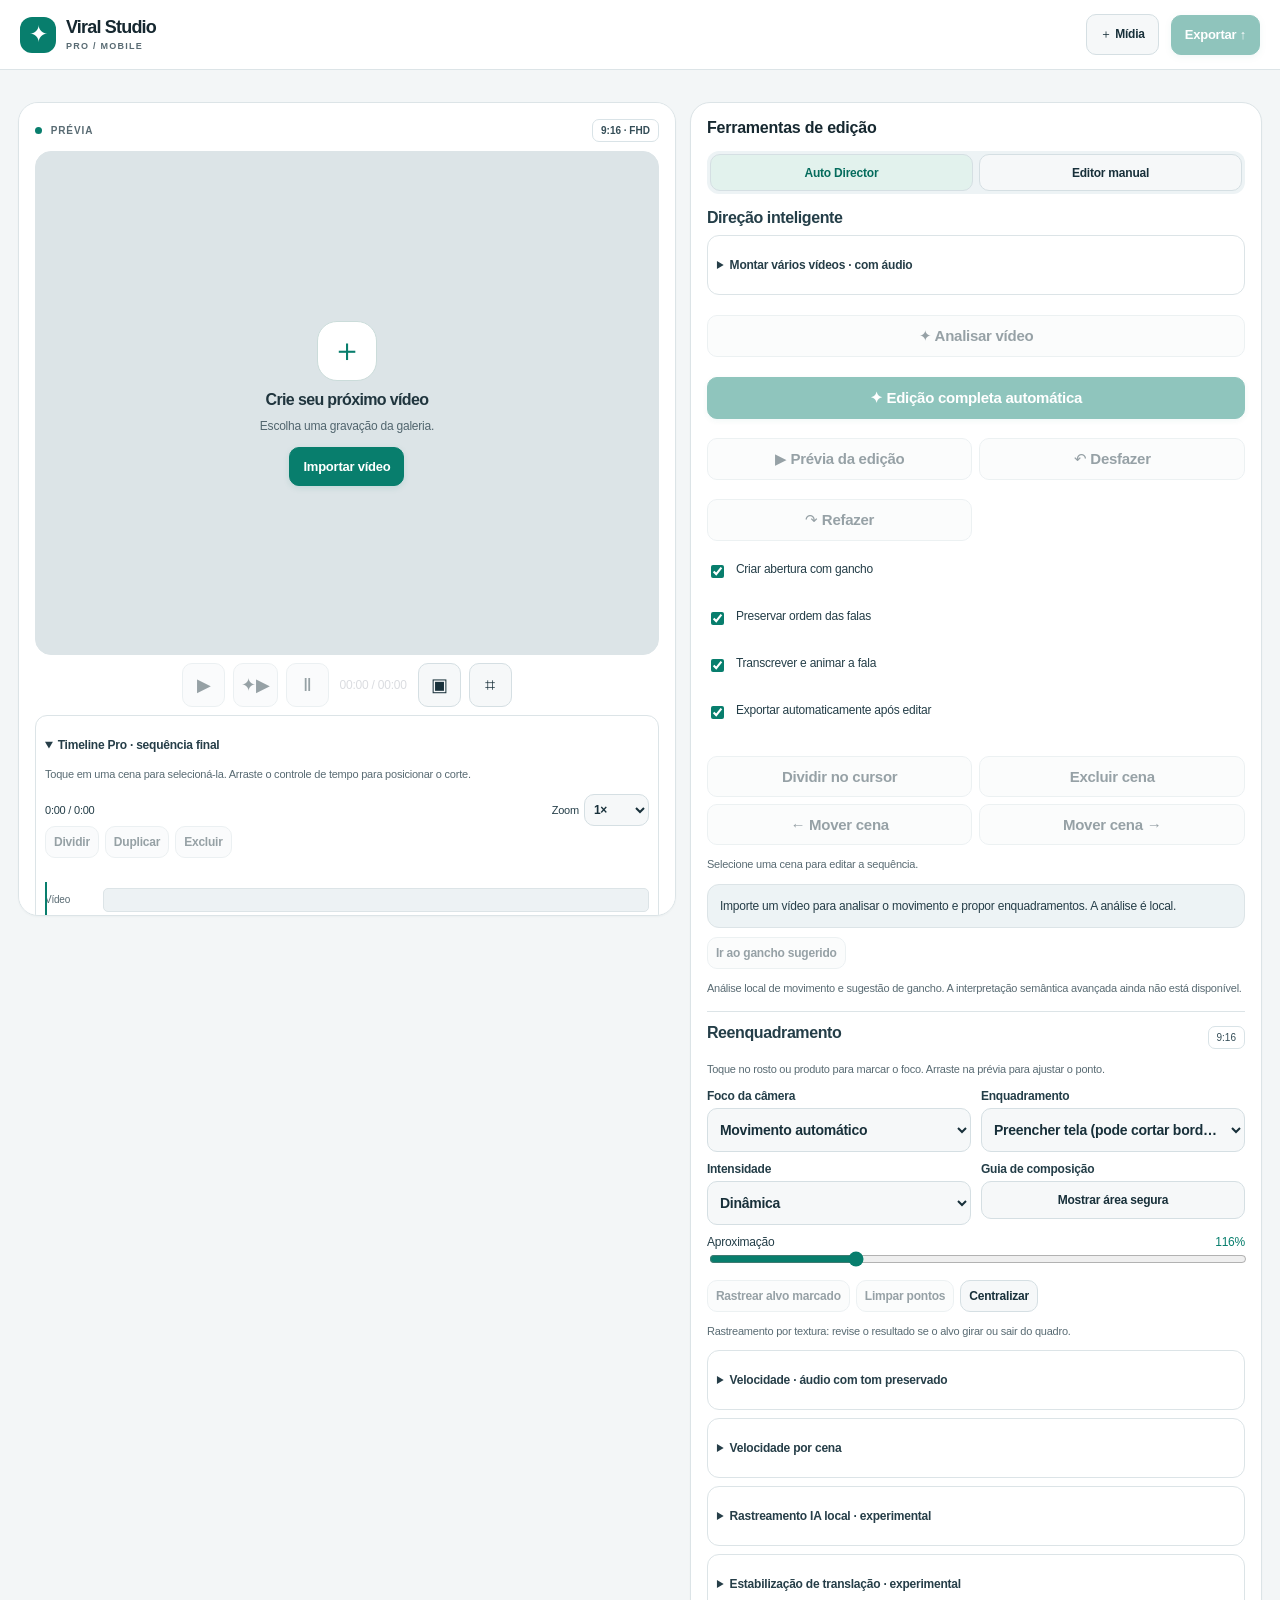
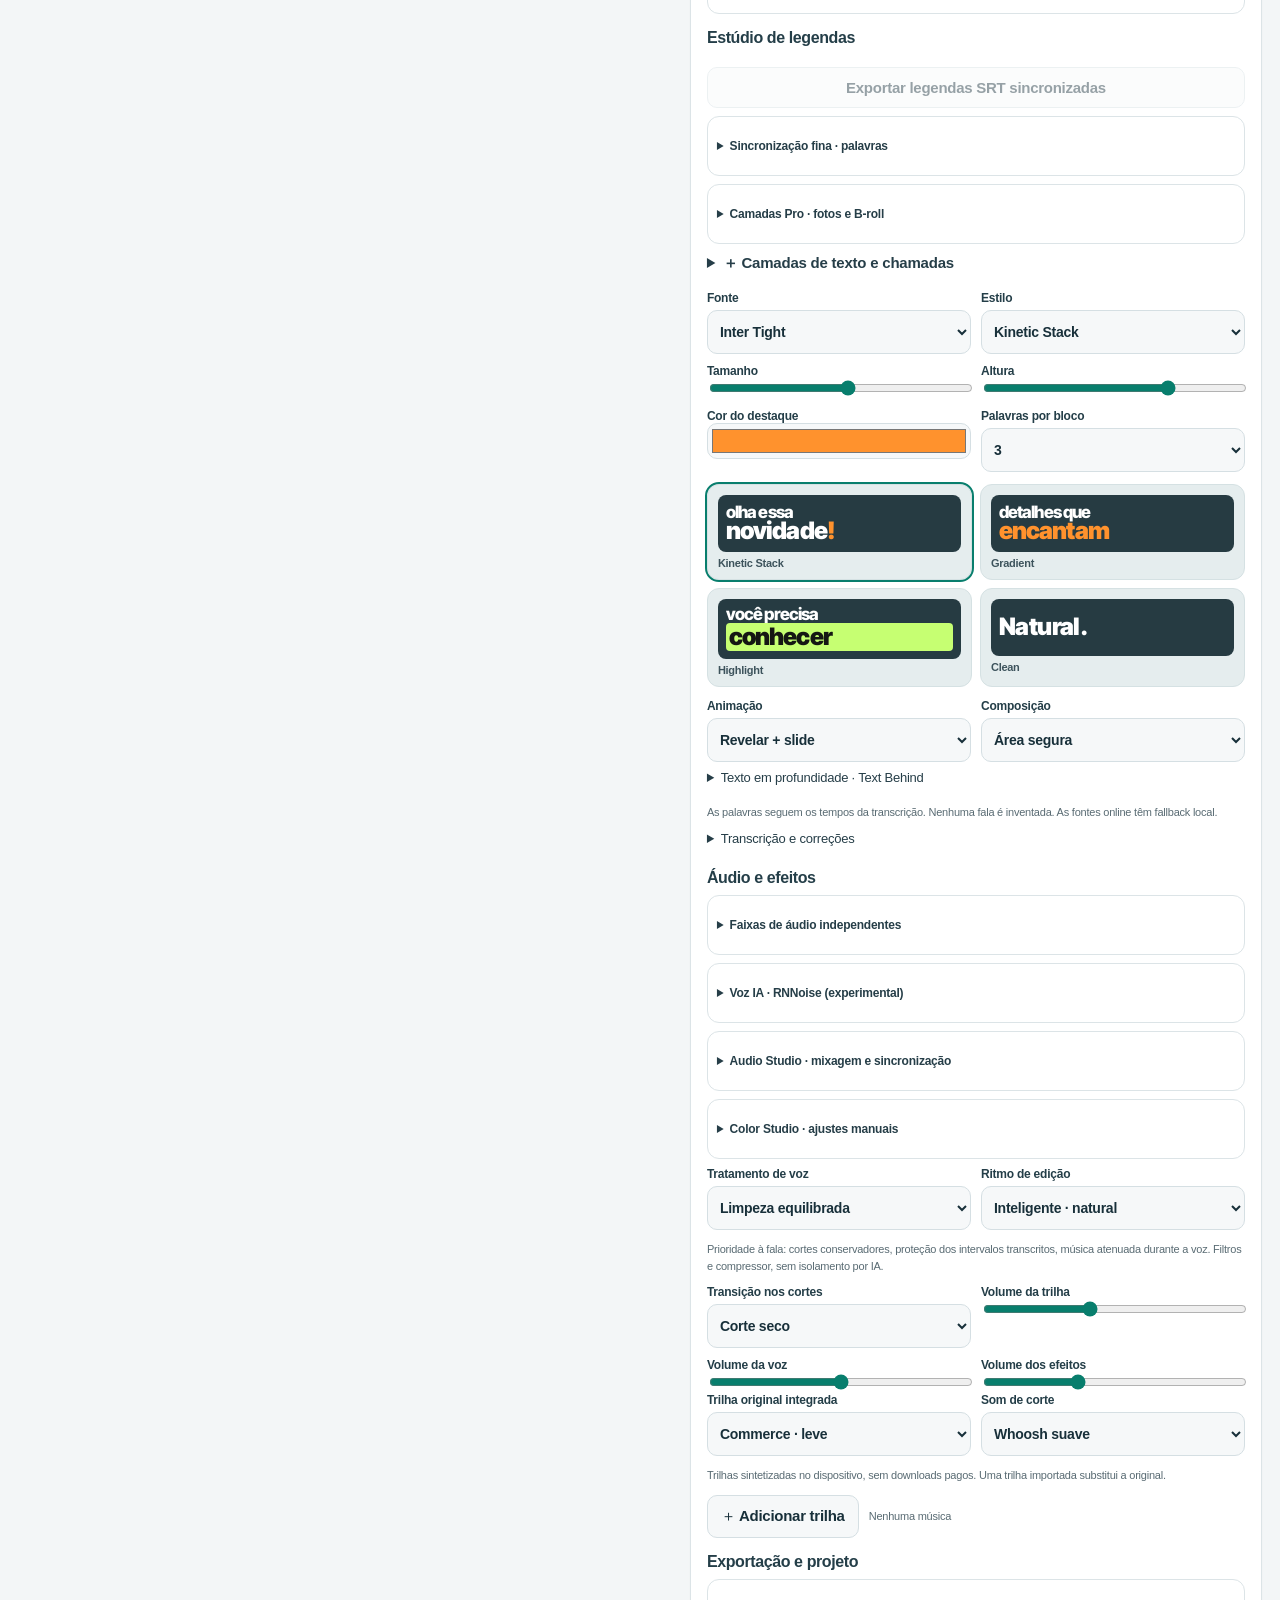
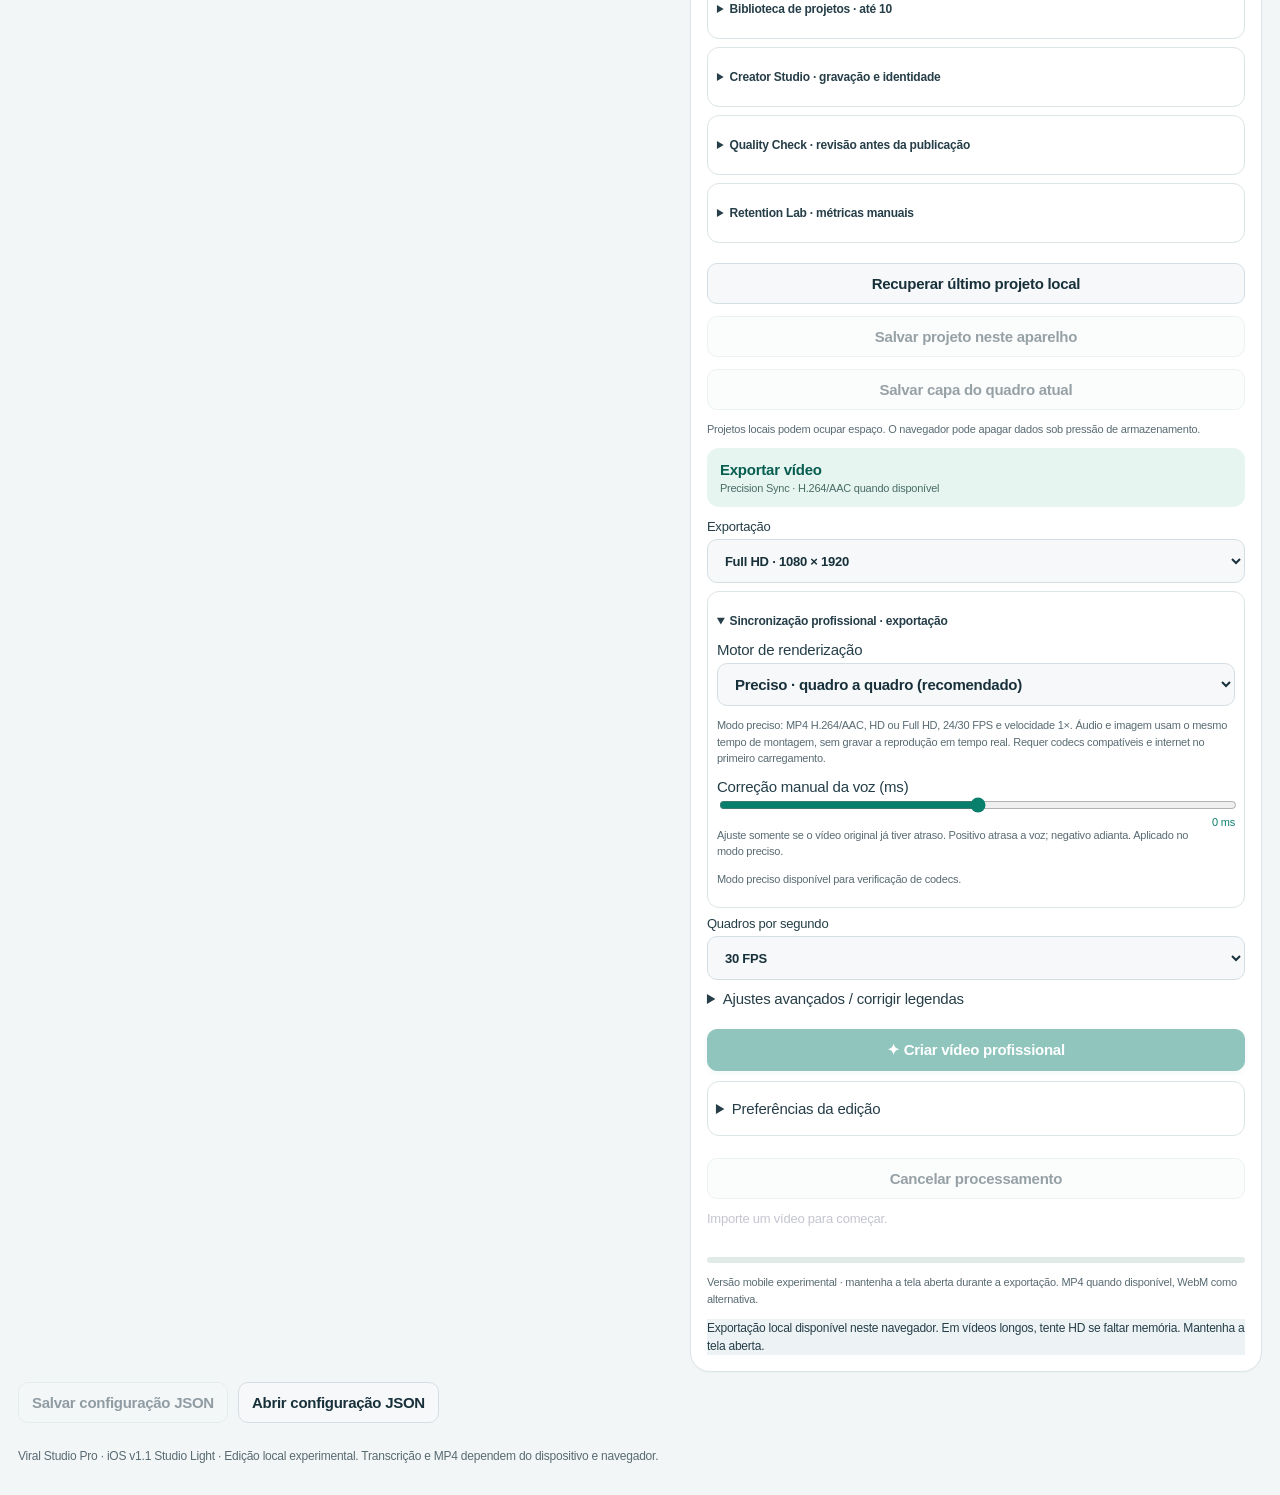
==== commit 88b1f987: "v1.1 usability pass: reachable timeline actions, manual mode access, guarded import and selected-sce" ====
--- a/index.html
+++ b/index.html
@@ -126,10 +126,10 @@
 body.studio17 .pro-strip{height:28px}body.studio17 .pro-strip button{height:23px;min-height:23px!important;padding:2px 4px!important;font-size:10px!important}
 body.studio17 #proRuler{height:22px;margin-left:58px}
 body.studio17 #proRuler span{font-size:10px}
-body.studio17 #proCursor{top:22px}
+body.studio17 #proCursor{top:22px;pointer-events:none}body.studio17 #proTimeline .pro-context14{position:relative;z-index:1}
 body.studio17 .scene-status17{display:flex!important;min-height:25px;align-items:center;font-size:11px;color:#52666f;padding:5px 0}
-body.studio17 .pro-context14{display:grid;grid-template-columns:repeat(3,minmax(0,1fr));gap:5px}
-body.studio17 .pro-context14 button{min-height:44px!important;font-size:11px!important}
+body.studio17 .pro-context14{display:grid;grid-template-columns:repeat(5,minmax(0,1fr));gap:3px;margin:4px 0 6px}body.studio17 .pro-context14 button{white-space:normal;line-height:1.12;padding:5px 2px!important}body.studio17 #proScenes{height:36px}body.studio17 #proScenes button{height:31px;min-height:31px!important}body.studio17 #proTimeline .pro-track small{white-space:nowrap}
+body.studio17 .pro-context14 button{min-height:44px!important;font-size:10px!important}
 body.studio17 #proAnalyzeWave{min-height:44px;margin:4px 0}
 body.studio17 #sourceTools14,body.studio17 .timeline-layers{background:#fff;padding:9px 10px;border:1px solid #dce4e7;border-radius:12px;margin:5px 0}
 body.studio17 #toolsPanel{display:none!important}
@@ -152,12 +152,12 @@
 body.studio17 #toolsPanel[data-current="settings"] #exportGroup17{display:none!important}
 body.studio17 #toolsPanel .section:not(.mobile-active){display:none!important}
 body.studio17 #toolsPanel .section.mobile-active{display:block!important}
-body.studio17 #toolsPanel>.modes{display:none!important}
+body.studio17 #toolsPanel>.modes{display:none!important}body.studio17 #toolsPanel[data-current="director"]>.modes{display:flex!important}
 body.studio17 #toolsPanel .tools{gap:8px}
 body.studio17 #toolsPanel .section h3{font-size:15px;margin:4px 0 7px}
 body.studio17 #toolsPanel details{padding:9px;border-radius:11px;border-color:#dce4e7}
 body.studio17 #toolsPanel details>summary{font-size:13px;color:#24434e;min-height:26px;margin:0;padding:5px 0}
-body.studio17 #toolsPanel button:not(.mobile-pro){min-height:44px}
+body.studio17 #toolsPanel button:not(.mobile-pro){min-height:44px}body.studio17 #toolsPanel .filebtn{display:inline-flex;align-items:center;justify-content:center;min-height:44px}body.studio17 #toolsPanel input[type=range]{min-height:36px}
 body.studio17 #toolsPanel select,body.studio17 #toolsPanel input:not([type=range]):not([type=checkbox]):not([type=file]),body.studio17 #toolsPanel textarea{font-size:16px!important;min-height:44px}
 body.studio17 .mobile-bottom{background:#fff!important;border-top:1px solid #d7e2e5;box-shadow:0 -4px 18px #18343d0a;padding:4px max(9px,env(safe-area-inset-right)) calc(5px + env(safe-area-inset-bottom)) max(9px,env(safe-area-inset-left));z-index:24;gap:0;backdrop-filter:none}
 body.studio17 .mobile-nav{order:0;gap:2px}
@@ -172,7 +172,7 @@
 body.studio17 #mobileStatus{order:2;color:#52666f!important;font-size:11px;margin:3px 0 0;max-height:30px;line-height:1.3;overflow:auto}
 body.studio17 .mobile-bottom .progress{order:3;margin:2px 0 0;height:3px}
 body.studio17 #result:not([hidden]){position:fixed;inset:var(--header-size) 0 0;background:#fff;color:#20353e;z-index:30;padding:12px 14px calc(18px + env(safe-area-inset-bottom));overflow:auto;border:0;border-radius:0}
-body.studio17 #result #out{width:100%;max-height:54dvh;object-fit:contain;background:#172930}
+body.studio17 #result #out{width:100%;max-height:54dvh;object-fit:contain;background:#172930}body.studio17 #resultOpen14{min-height:44px}
 body.studio17 #resultClose14{color:#24434e!important;background:#edf3f5!important}
 body.studio17 #result #download{display:flex!important;align-items:center;justify-content:center;min-height:44px;background:#087e6d!important;color:#fff!important}
 body.studio17.preview-full14 #previewPanel .preview{position:fixed;inset:var(--header-size) 0 calc(var(--dock-size) + 78px);height:auto;z-index:23;border-radius:0;background:#e2ebee}
@@ -182,7 +182,7 @@
 @media(max-width:760px) and (max-height:650px){body.studio17 #previewPanel .preview{height:clamp(105px,29dvh,240px)}body.studio17.sheet-open14 #previewPanel .preview{height:clamp(95px,24dvh,190px)}body.studio17 .previewtop{display:none}body.studio17 .transport{min-height:44px}}
 @media(max-width:760px) and (orientation:landscape){body.studio17 .wrap{overflow:auto}body.studio17 main{height:auto}body.studio17 #previewPanel{height:auto;min-height:300px}body.studio17 #timelineArea14{overflow:visible}body.studio17 #previewPanel .preview{height:180px}body.studio17.sheet-open14 #previewPanel .preview{height:150px}}
 @media(prefers-reduced-motion:reduce){*{scroll-behavior:auto!important}}
-</style></head><body><header><button id="projectsNav14" type="button" class="mobile-pro " aria-label="Projetos" title="Projetos"><svg aria-hidden="true" viewBox="0 0 24 24" fill="none" stroke="currentColor" stroke-width="1.8" stroke-linecap="round" stroke-linejoin="round"><path d="M3 7V5a2 2 0 0 1 2-2h4l3 3h7a2 2 0 0 1 2 2v11a2 2 0 0 1-2 2H5a2 2 0 0 1-2-2z"/></svg></button><div class="wordmark"><span class="brandmark">✦</span><div><strong>Viral Studio</strong><small id="projectStatus14">Editor de vídeo</small></div></div><button id="mobileImport">＋ Mídia</button><button class="primary" disabled="" id="mobileExport">Exportar ↑</button></header><div class="wrap"><main><section class="panel" id="previewPanel"><h2 class="sr-only">Prévia</h2><div class="previewtop"><span><span class="live-dot"></span> PRÉVIA</span><span class="format-pill">9:16 · HD</span></div><div class="preview"><canvas height="1920" id="canvas" width="1080"></canvas><div id="empty"><div class="empty-icon">＋</div><strong>Crie seu próximo vídeo</strong><small>Escolha uma gravação da galeria.</small><button id="emptyImport">Importar vídeo</button></div><div aria-hidden="true" hidden="" id="safeGuide"><span>Área segura</span></div><div aria-hidden="true" hidden="" id="focusGuide"></div></div><div class="transport"><span class="mobile-pro final-clock14" id="finalClock14">00:00 / 00:00</span><button id="prevScene14" type="button" class="mobile-pro " aria-label="Cena anterior" title="Cena anterior"><svg aria-hidden="true" viewBox="0 0 24 24" fill="none" stroke="currentColor" stroke-width="1.8" stroke-linecap="round" stroke-linejoin="round"><path d="M19 5 8 12l11 7zM5 5v14"/></svg></button><button id="playEdit14" type="button" class="mobile-pro " aria-label="Reproduzir montagem" title="Reproduzir montagem"><svg aria-hidden="true" viewBox="0 0 24 24" fill="none" stroke="currentColor" stroke-width="1.8" stroke-linecap="round" stroke-linejoin="round"><path d="m8 5 12 7-12 7z"/></svg></button><button id="nextScene14" type="button" class="mobile-pro " aria-label="Próxima cena" title="Próxima cena"><svg aria-hidden="true" viewBox="0 0 24 24" fill="none" stroke="currentColor" stroke-width="1.8" stroke-linecap="round" stroke-linejoin="round"><path d="m5 5 11 7-11 7zM19 5v14"/></svg></button><button id="fullPreview14" type="button" class="mobile-pro " aria-label="Ampliar prévia" title="Ampliar prévia"><svg aria-hidden="true" viewBox="0 0 24 24" fill="none" stroke="currentColor" stroke-width="1.8" stroke-linecap="round" stroke-linejoin="round"><path d="M8 3H3v5M16 3h5v5M21 16v5h-5M8 21H3v-5"/></svg></button><label class="filebtn desktop-import" for="file">+ Mídia</label><input accept="video/*" id="file" type="file"/><button aria-label="Reproduzir fonte" disabled="" id="play">▶</button><button id="quickPreview6" aria-label="Prévia da edição" title="Reproduzir sequência editada" disabled>✦▶</button><button aria-label="Pausar" disabled="" id="pause">Ⅱ</button><span id="time">00:00 / 00:00</span><button aria-pressed="false" id="guideBtn" title="Área segura">▣</button><button id="frameBtn" title="Reenquadrar">⌗</button></div><div class="mobile-pro scrub17"><span id="scrubStart17">0:00</span><input id="finalScrub17" type="range" min="0" max="1" step="0.01" value="0" aria-label="Posição na montagem" disabled><span id="scrubEnd17">0:00</span></div><details id="sourceTools14"><summary>Fonte original · cortes manuais</summary><div class="mobile-pro source-controls14"><button id="sourcePlay14">▶ Fonte original</button><button id="sourcePause14">Ⅱ Pausar</button></div><div class="timeline-head"><strong>Linha do tempo</strong><span>Fonte original</span></div><input aria-label="Posição do vídeo" disabled="" id="seek" max="1" min="0" step=".01" type="range" value="0"/><div class="actions"><button disabled="" id="markIn">Marcar início</button><button disabled="" id="markOut">Marcar fim</button><button disabled="" id="removeRange">Remover intervalo</button><button disabled="" id="resetCuts">Restaurar cortes</button></div><div class="note" id="marks">Intervalo: —</div><div class="note sourceinfo" id="fileinfo">Nenhum vídeo selecionado.</div><div id="timelineShell"><div aria-hidden="true" id="thumbStrip"></div><div id="timeline"></div><div aria-hidden="true" id="timelineHead"></div></div><div class="stats"><span id="original">Original: —</span><span id="edited">Estimado: —</span></div></details><details id="proTimeline" class="pro07" open><summary>Timeline Pro · sequência final</summary><div class="timeline-toolbar14 mobile-pro"><button id="undoMobile14" type="button" class="mobile-pro " aria-label="Desfazer" title="Desfazer"><svg aria-hidden="true" viewBox="0 0 24 24" fill="none" stroke="currentColor" stroke-width="1.8" stroke-linecap="round" stroke-linejoin="round"><path d="m9 14-5-5 5-5M4 9h9a6 6 0 0 1 0 12"/></svg></button><button id="redoMobile14" type="button" class="mobile-pro " aria-label="Refazer" title="Refazer"><svg aria-hidden="true" viewBox="0 0 24 24" fill="none" stroke="currentColor" stroke-width="1.8" stroke-linecap="round" stroke-linejoin="round"><path d="m15 14 5-5-5-5m5 5h-9a6 6 0 0 0 0 12"/></svg></button><strong>Timeline Pro</strong><button id="zoomOut14" type="button" class="mobile-pro " aria-label="Reduzir timeline" title="Reduzir timeline"><svg aria-hidden="true" viewBox="0 0 24 24" fill="none" stroke="currentColor" stroke-width="1.8" stroke-linecap="round" stroke-linejoin="round"><path d="M5 12h14"/></svg></button><button id="zoomIn14" type="button" class="mobile-pro " aria-label="Ampliar timeline" title="Ampliar timeline"><svg aria-hidden="true" viewBox="0 0 24 24" fill="none" stroke="currentColor" stroke-width="1.8" stroke-linecap="round" stroke-linejoin="round"><path d="M5 12h14M12 5v14"/></svg></button></div><p class="note">Toque em uma cena para selecioná-la. Arraste o controle de tempo para posicionar o corte.</p><div class="pro-head"><span id="proTime">0:00 / 0:00</span><label>Zoom <select id="proZoom"><option value="1">1×</option><option value="1.5">1,5×</option><option value="2">2×</option><option value="3">3×</option><option value="4">4×</option><option value="6">6×</option><option value="8">8×</option></select></label></div><div id="proScroll"><div id="proLanes"><div id="proRuler" class="pro-ruler"></div><div class="pro-track" id="beatRow08" hidden><small>Batidas</small><div id="beatTrack08" class="pro-strip"></div></div><div class="pro-track"><small>Vídeo</small><div id="proScenes" class="pro-strip"></div></div><div class="pro-track"><small>Camadas</small><div id="proOverlays" class="pro-strip"></div></div><div class="pro-track"><small>Legendas</small><div id="proCaptions" class="pro-strip"></div></div><div class="pro-track"><small>Voz</small><div class="pro-strip"><canvas id="proWave" width="640" height="48"></canvas></div></div><div class="pro-track"><small>Áudio+</small><div id="proAudio12" class="pro-strip"></div></div><div class="pro-track"><small>Texto</small><div id="proTexts" class="pro-strip"></div></div><div id="proCursor"></div></div></div><div class="mobile-pro scene-status17" id="sceneStatus17">Importe um vídeo para começar.</div><p id="proWaveNote" class="note">Importe um vídeo para visualizar as faixas.</p><button id="proAnalyzeWave" class="wide" type="button">Analisar forma de onda</button><div class="actions pro-context14"><button id="proSplit" type="button">Dividir</button><button id="proDuplicate" type="button">Duplicar</button><button id="proDelete" type="button">Excluir</button><button id="moveLeft14" class="mobile-pro" type="button">← Mover</button><button id="moveRight14" class="mobile-pro" type="button">Mover →</button></div></details><details class="timeline-layers"><summary>Camadas · legendas e câmera</summary><div class="tlabel">LEGENDAS · palavras</div><div class="track caption" id="captionTrack"></div><div class="tlabel">CÂMERA · pontos de foco</div><div class="track camera" id="cameraTrack"></div><div id="shotList"></div></details><div class="result" hidden="" id="result"><div class="result-head14"><h2>Seu vídeo exportado</h2><button id="resultClose14" type="button" class="mobile-pro " aria-label="Fechar resultado" title="Fechar resultado"><svg aria-hidden="true" viewBox="0 0 24 24" fill="none" stroke="currentColor" stroke-width="1.8" stroke-linecap="round" stroke-linejoin="round"><path d="m6 6 12 12M18 6 6 18"/></svg></button></div><video controls="" id="out" playsinline="" webkit-playsinline=""></video><a class="filebtn" download="" id="download" style="display:block;text-decoration:none">Baixar vídeo</a><p class="note" id="outputinfo"></p><p class="note" id="syncResult091" aria-live="polite"></p><button class="wide" id="convertMP4" hidden>Converter para MP4 (local · experimental)</button><p class="note" id="convertStatus" aria-live="polite"></p><button class="wide" hidden="" id="shareVideo">Compartilhar / salvar no iPhone</button></div></section><div class="panel-heading" id="toolHeading">Ferramentas</div><section class="panel" id="toolsPanel"><div class="sheet-head14 mobile-pro"><span class="sheet-grip14"></span><strong id="sheetTitle14">Ferramentas</strong><button id="sheetClose14" type="button" class="mobile-pro " aria-label="Fechar ferramentas" title="Fechar ferramentas"><svg aria-hidden="true" viewBox="0 0 24 24" fill="none" stroke="currentColor" stroke-width="1.8" stroke-linecap="round" stroke-linejoin="round"><path d="m6 6 12 12M18 6 6 18"/></svg></button></div><div class="mobile-pro sheet-shortcuts14" id="sheetShortcuts14"><button data-shortcut14="director">Automático</button><button data-shortcut14="reframe">Enquadrar</button><button data-shortcut14="projects">Projetos</button><button data-shortcut14="export">Exportar</button></div><div id="moreMenu17" class="mobile-pro more-menu17" hidden><button data-shortcut17="director"><b>✦ Edição automática</b><small>Estilo, gancho e análise</small></button><button data-shortcut17="reframe"><b>Enquadramento</b><small>Foco, velocidade e estabilização</small></button><button data-shortcut17="projects"><b>Meus projetos</b><small>Salvar, recuperar e gravar</small></button><button data-shortcut17="export"><b>Exportação</b><small>MP4 e sincronização</small></button></div><h2>Ferramentas de edição</h2><div class="switcher modes"><button class="active" id="autoMode">Auto Director</button><button id="manualMode">Editor manual</button></div><div class="section" id="director"><h3>Direção inteligente</h3><details class="pro07" id="joinPanel09"><summary>Montar vários vídeos · com áudio</summary><p class="note">Crie uma base única a partir de 2–6 gravações, preservando o áudio de cada uma. Processamento local com nova codificação; os arquivos originais permanecem intactos.</p><label class="filebtn" for="joinFile09">＋ Selecionar gravações</label><input id="joinFile09" type="file" multiple accept="video/*"><div id="joinList09"></div><div class="tools"><label>Formato da base<select id="joinQuality09"><option value="720">HD · mais leve</option><option value="1080">Full HD</option></select></label><label>Imagem<select id="joinFit09"><option value="contain">Preservar tudo</option><option value="cover">Preencher 9:16</option></select></label></div><button id="joinRun09" class="wide" disabled>Unir e abrir no editor</button><p id="joinNote09" class="note">Limites experimentais: até 120 s e 120 MB no total. Exige suporte de gravação do navegador.</p></details><button class="wide" disabled="" id="visualAnalyze">✦ Analisar vídeo</button><div class="auto-actions"><button class="primary wide" id="autoAll" disabled>✦ Edição completa automática</button><button class="wide" id="autoPreview" disabled>▶ Prévia da edição</button><button class="wide" id="undo6" disabled>↶ Desfazer</button><button class="wide" id="redo6" disabled>↷ Refazer</button></div><div class="auto-options"><label class="check"><input id="autoHook" type="checkbox" checked> Criar abertura com gancho</label><label class="check"><input id="autoOrder12" type="checkbox" checked> Preservar ordem das falas</label><label class="check"><input id="autoCaption" type="checkbox" checked> Transcrever e animar a fala</label><label class="check"><input id="autoExport" type="checkbox" checked> Exportar automaticamente após editar</label></div><div id="sequence6" class="sequence6"></div><div class="auto-actions"><button id="sceneSplit6" disabled>Dividir no cursor</button><button id="sceneDel6" disabled>Excluir cena</button><button id="scenePrev6" disabled>← Mover cena</button><button id="sceneNext6" disabled>Mover cena →</button></div><p class="note" id="selected6">Selecione uma cena para editar a sequência.</p><div id="plan">Importe um vídeo para analisar o movimento e propor enquadramentos. A análise é local.</div><div class="actions"><button disabled="" id="suggestHook">Ir ao gancho sugerido</button></div><p class="note">Análise local de movimento e sugestão de gancho. A interpretação semântica avançada ainda não está disponível.</p></div><div class="section" id="reframe"><div class="section-title"><h3>Reenquadramento</h3><span class="micro">9:16</span></div><p class="note">Toque no rosto ou produto para marcar o foco. Arraste na prévia para ajustar o ponto.</p><div class="tools reframe-tools"><label>Foco da câmera<select id="focus"><option value="motion">Movimento automático</option><option value="manual">Pontos de foco manuais</option><option value="face">Rosto (se disponível)</option><option value="center">Centro fixo</option></select></label><label>Enquadramento<select id="fit"><option value="contain">Preservar imagem inteira</option><option selected="" value="cover">Preencher tela (pode cortar bordas)</option></select></label><label>Intensidade<select id="zoom"><option value="1.08">Suave</option><option selected="" value="1.16">Dinâmica</option><option value="1.25">Forte</option><option value="1">Sem zoom</option></select></label><label>Guia de composição<button id="safeToggle">Mostrar área segura</button></label></div><label class="zoom-label">Aproximação <output id="zoomRead">116%</output><input id="zoomRange" max="160" min="100" step="1" type="range" value="116"/></label><div class="actions" id="reframeActions"><button disabled="" id="trackTarget">Rastrear alvo marcado</button><button disabled="" id="clearFocus">Limpar pontos</button><button id="resetFrame">Centralizar</button></div><p class="note">Rastreamento por textura: revise o resultado se o alvo girar ou sair do quadro.</p><details class="pro07"><summary>Velocidade · áudio com tom preservado</summary><label>Velocidade de toda a montagem<select id="speed09"><option value="0.75">0,75×</option><option value="0.9">0,9×</option><option value="1" selected>1× · original</option><option value="1.1">1,1×</option><option value="1.25">1,25×</option><option value="1.5">1,5×</option></select></label><p class="note">A alteração remapeia as legendas, cortes, música e camadas. A edição automática usa 1× para preservar a fala. Não é uma curva por cena.</p><button id="freeze09" class="wide">Adicionar quadro estático como camada</button></details><details class="pro07"><summary>Velocidade por cena</summary><p class="note">Selecione uma cena na Timeline Pro. A voz e as legendas acompanham a velocidade escolhida.</p><label>Velocidade da cena<select id="sceneRate10"><option value="0">Herdar velocidade geral</option><option value="0.75">0,75×</option><option value="0.9">0,9×</option><option value="1">1×</option><option value="1.1">1,1×</option><option value="1.25">1,25×</option><option value="1.5">1,5×</option></select></label><button id="applyRate10" class="wide" disabled>Aplicar à cena selecionada</button><p id="rateNote10" class="note">Nenhuma cena selecionada.</p></details><details class="pro07"><summary>Rastreamento IA local · experimental</summary><label>Alvo<select id="detectTarget10"><option value="person">Pessoa</option><option value="object">Objeto reconhecível</option></select></label><button id="detectRun10" class="wide" disabled>Detectar e acompanhar</button><p id="detectNote10" class="note">Modelo COCO-SSD: reconhece categorias genéricas, não todos os produtos. Requer download inicial pela internet.</p></details><details class="pro07"><summary>Estabilização de translação · experimental</summary><button id="stabilizeRun10" class="wide" disabled>Analisar tremor da câmera</button><label>Intensidade<input id="stabilizePower10" type="range" min="0" max="100" value="70"></label><label class="check"><input id="stabilizeOn10" type="checkbox">Aplicar estabilização</label><p id="stabilizeNote10" class="note">Compensação aproximada de deslocamentos; não corrige rotação, rolling shutter ou movimento complexo. Pode recortar bordas.</p></details></div><div class="section" id="captions"><h3>Estúdio de legendas</h3><button id="srtExport12" class="wide" disabled>Exportar legendas SRT sincronizadas</button><details class="pro07"><summary>Sincronização fina · palavras</summary><label>Compensação visual em ms <input id="captionOffset08" type="range" min="-600" max="600" step="20" value="0"><output id="captionOffsetLabel08">0 ms</output></label><p class="note">Valor positivo atrasa a legenda; negativo adianta. O áudio original não muda.</p><div class="actions"><button id="wordPrev08">‹ Anterior</button><button id="wordNext08">Próxima ›</button><button id="wordAt08">Palavra no cursor</button></div><p id="wordInfo08" class="note">Transcreva o vídeo primeiro.</p><div class="tools"><label>Palavra<input id="wordText08" maxlength="80"></label><label>Início (s)<input id="wordStart08" type="number" step=".01" min="0"></label><label>Fim (s)<input id="wordEnd08" type="number" step=".01" min="0"></label></div><button id="wordSave08" class="wide">Aplicar correção</button></details><details class="pro07" id="overlayPanel07"><summary>Camadas Pro · fotos e B-roll</summary><p class="note">Sobreponha fotos ou vídeos sem som no tempo da montagem. A fala do vídeo principal continua intacta. Limite: 6 mídias, até 40 MB por arquivo.</p><label class="filebtn" for="overlayFile07">＋ Adicionar foto ou vídeo</label><input id="overlayFile07" type="file" accept="image/*,video/*" multiple><div id="overlayList07"></div><div id="overlayControls07" hidden><div class="tools"><label>Início na edição (s)<input id="ovStart07" type="number" min="0" step=".1"></label><label>Fim na edição (s)<input id="ovEnd07" type="number" min=".1" step=".1"></label><label>Posição X (%)<input id="ovX07" type="range" min="0" max="100"></label><label>Posição Y (%)<input id="ovY07" type="range" min="0" max="100"></label><label>Largura (%)<input id="ovScale07" type="range" min="12" max="100"></label><label>Opacidade (%)<input id="ovOpacity07" type="range" min="0" max="100"></label><label>Rotação (°)<input id="ovRotation07" type="range" min="-180" max="180"></label><label>Modo<select id="ovMode07"><option value="pip">Sobreposição</option><option value="full">Tela cheia</option></select></label><label>Máscara<select id="ovMask08"><option value="none">Sem máscara</option><option value="round">Circular</option><option value="rounded">Cantos suaves</option><option value="diamond">Losango</option><option value="split">Metade esquerda</option></select></label><label>Entrada/saída<select id="ovFade08"><option value="0">Sem fade</option><option value=".25">0,25 s</option><option value=".5">0,5 s</option><option value="1">1 s</option></select></label></div><div class="actions"><button id="ovKey07" type="button">◇ Keyframe no cursor</button><button id="ovClear07" type="button">Limpar keyframes</button><button id="ovRemove07" type="button">Excluir camada</button></div><p id="ovInfo07" class="note"></p></div></details><details class="v6-layer"><summary>＋ Camadas de texto e chamadas</summary><div class="tools"><label>Texto<input id="extraText" placeholder="Chamada ou benefício real" maxlength="80"></label><label>Posição<select id="extraPos"><option value="top">Superior</option><option value="bottom">Inferior</option></select></label><label>Início (s)<input id="extraStart" type="number" min="0" step=".1" value="0"></label><label>Fim (s)<input id="extraEnd" type="number" min=".2" step=".1" value="3"></label></div><button id="addExtra" class="wide">Adicionar camada</button><div id="layerList"></div></details><div class="tools"><label>Fonte<select id="font"><option value="Inter Tight" selected>Inter Tight</option><option value="Manrope">Manrope ExtraBold</option><option value="Montserrat">Montserrat ExtraBold</option><option value="Poppins">Poppins Bold</option><option value="Anton">Anton</option><option value="system-ui">Sistema</option></select></label><label>Estilo<select id="captionStyle"><option value="stack" selected>Kinetic Stack</option><option value="gradient">Gradient · editorial</option><option value="kinetic">Kinetic · destaque</option><option value="box">Highlight box</option><option value="clean">Clean · branco</option><option value="single">Power word</option></select></label><label>Tamanho<input id="captionSize" max="130" min="45" type="range" value="90"/></label><label>Altura<input id="captionY" max="77" min="35" type="range" value="65"/></label><label>Cor do destaque<input id="captionColor" style="width:100%;height:36px;background:#232632;border:0" type="color" value="#ff922d"/></label><label>Palavras por bloco<select id="groupSize"><option>2</option><option selected="">3</option><option>4</option></select></label></div><div class="motion-grid"><button data-motion="stack" class="motion-choice selected"><span class="type-sample"><small>olha essa</small><strong>novidade<span>!</span></strong></span><b>Kinetic Stack</b></button><button data-motion="gradient" class="motion-choice"><span class="type-sample grad"><small>detalhes que</small><strong>encantam</strong></span><b>Gradient</b></button><button data-motion="box" class="motion-choice"><span class="type-sample"><small>você precisa</small><strong class="sample-box">conhecer</strong></span><b>Highlight</b></button><button data-motion="clean" class="motion-choice"><span class="type-sample clean"><strong>Natural.</strong></span><b>Clean</b></button></div><div class="tools"><label>Animação<select id="captionMotion"><option value="reveal">Revelar + slide</option><option value="pop">Elastic pop</option><option value="blur">Blur reveal</option><option value="none">Sem animação</option></select></label><label>Composição<select id="captionPlacement"><option value="smart">Área segura</option><option value="manual">Altura manual</option></select></label></div><details class="transcript"><summary>Texto em profundidade · Text Behind</summary><label>Título editorial (opcional)<input id="depthText" placeholder="Ex.: novidade na loja" maxlength="75"></label><div class="tools"><label>Camada<select id="depthMode"><option value="off">Desativada</option><option value="front">À frente (título)</option><option value="person">Atrás da pessoa · IA local</option><option value="mask">Atrás de máscara oval manual</option></select></label><label>Tempo na abertura (s)<input id="depthDuration" type="number" min="0.5" max="30" step="0.5" value="3"></label><label>Altura do título<input id="depthY" type="range" min="9" max="72" value="19"></label><label>Tamanho do título<input id="depthSize" type="range" min="65" max="170" value="120"></label></div><button class="wide" id="loadDepth" type="button">Ativar recorte local da pessoa</button><p class="note" id="depthStatus">O modo IA requer download do modelo gratuito. A máscara manual é aproximada e segue o foco marcado; não recorta a silhueta.</p></details><p class="note">As palavras seguem os tempos da transcrição. Nenhuma fala é inventada. As fontes online têm fallback local.</p><details class="transcript"><summary>Transcrição e correções</summary><textarea id="words" placeholder="0.0 | 0.5 | Olha
+</style></head><body><header><button id="projectsNav14" type="button" class="mobile-pro " aria-label="Projetos" title="Projetos"><svg aria-hidden="true" viewBox="0 0 24 24" fill="none" stroke="currentColor" stroke-width="1.8" stroke-linecap="round" stroke-linejoin="round"><path d="M3 7V5a2 2 0 0 1 2-2h4l3 3h7a2 2 0 0 1 2 2v11a2 2 0 0 1-2 2H5a2 2 0 0 1-2-2z"/></svg></button><div class="wordmark"><span class="brandmark">✦</span><div><strong>Viral Studio</strong><small id="projectStatus14">Editor de vídeo</small></div></div><button id="mobileImport">＋ Mídia</button><button class="primary" disabled="" id="mobileExport">Exportar ↑</button></header><div class="wrap"><main><section class="panel" id="previewPanel"><h2 class="sr-only">Prévia</h2><div class="previewtop"><span><span class="live-dot"></span> PRÉVIA</span><span class="format-pill">9:16 · HD</span></div><div class="preview"><canvas height="1920" id="canvas" width="1080"></canvas><div id="empty"><div class="empty-icon">＋</div><strong>Crie seu próximo vídeo</strong><small>Escolha uma gravação da galeria.</small><button id="emptyImport">Importar vídeo</button></div><div aria-hidden="true" hidden="" id="safeGuide"><span>Área segura</span></div><div aria-hidden="true" hidden="" id="focusGuide"></div></div><div class="transport"><span class="mobile-pro final-clock14" id="finalClock14">00:00 / 00:00</span><button id="prevScene14" type="button" class="mobile-pro " aria-label="Cena anterior" title="Cena anterior"><svg aria-hidden="true" viewBox="0 0 24 24" fill="none" stroke="currentColor" stroke-width="1.8" stroke-linecap="round" stroke-linejoin="round"><path d="M19 5 8 12l11 7zM5 5v14"/></svg></button><button id="playEdit14" type="button" class="mobile-pro " aria-label="Reproduzir montagem" title="Reproduzir montagem"><svg aria-hidden="true" viewBox="0 0 24 24" fill="none" stroke="currentColor" stroke-width="1.8" stroke-linecap="round" stroke-linejoin="round"><path d="m8 5 12 7-12 7z"/></svg></button><button id="nextScene14" type="button" class="mobile-pro " aria-label="Próxima cena" title="Próxima cena"><svg aria-hidden="true" viewBox="0 0 24 24" fill="none" stroke="currentColor" stroke-width="1.8" stroke-linecap="round" stroke-linejoin="round"><path d="m5 5 11 7-11 7zM19 5v14"/></svg></button><button id="fullPreview14" type="button" class="mobile-pro " aria-label="Ampliar prévia" title="Ampliar prévia"><svg aria-hidden="true" viewBox="0 0 24 24" fill="none" stroke="currentColor" stroke-width="1.8" stroke-linecap="round" stroke-linejoin="round"><path d="M8 3H3v5M16 3h5v5M21 16v5h-5M8 21H3v-5"/></svg></button><label class="filebtn desktop-import" for="file">+ Mídia</label><input accept="video/*" id="file" type="file"/><button aria-label="Reproduzir fonte" disabled="" id="play">▶</button><button id="quickPreview6" aria-label="Prévia da edição" title="Reproduzir sequência editada" disabled>✦▶</button><button aria-label="Pausar" disabled="" id="pause">Ⅱ</button><span id="time">00:00 / 00:00</span><button aria-pressed="false" id="guideBtn" title="Área segura">▣</button><button id="frameBtn" title="Reenquadrar">⌗</button></div><div class="mobile-pro scrub17"><span id="scrubStart17">0:00</span><input id="finalScrub17" type="range" min="0" max="1" step="0.01" value="0" aria-label="Posição na montagem" disabled><span id="scrubEnd17">0:00</span></div><details id="sourceTools14"><summary>Fonte original · cortes manuais</summary><div class="mobile-pro source-controls14"><button id="sourcePlay14">▶ Fonte original</button><button id="sourcePause14">Ⅱ Pausar</button></div><div class="timeline-head"><strong>Linha do tempo</strong><span>Fonte original</span></div><input aria-label="Posição do vídeo" disabled="" id="seek" max="1" min="0" step=".01" type="range" value="0"/><div class="actions"><button disabled="" id="markIn">Marcar início</button><button disabled="" id="markOut">Marcar fim</button><button disabled="" id="removeRange">Remover intervalo</button><button disabled="" id="resetCuts">Restaurar cortes</button></div><div class="note" id="marks">Intervalo: —</div><div class="note sourceinfo" id="fileinfo">Nenhum vídeo selecionado.</div><div id="timelineShell"><div aria-hidden="true" id="thumbStrip"></div><div id="timeline"></div><div aria-hidden="true" id="timelineHead"></div></div><div class="stats"><span id="original">Original: —</span><span id="edited">Estimado: —</span></div></details><details id="proTimeline" class="pro07" open><summary>Timeline Pro · sequência final</summary><div class="timeline-toolbar14 mobile-pro"><button id="undoMobile14" type="button" class="mobile-pro " aria-label="Desfazer" title="Desfazer"><svg aria-hidden="true" viewBox="0 0 24 24" fill="none" stroke="currentColor" stroke-width="1.8" stroke-linecap="round" stroke-linejoin="round"><path d="m9 14-5-5 5-5M4 9h9a6 6 0 0 1 0 12"/></svg></button><button id="redoMobile14" type="button" class="mobile-pro " aria-label="Refazer" title="Refazer"><svg aria-hidden="true" viewBox="0 0 24 24" fill="none" stroke="currentColor" stroke-width="1.8" stroke-linecap="round" stroke-linejoin="round"><path d="m15 14 5-5-5-5m5 5h-9a6 6 0 0 0 0 12"/></svg></button><strong>Timeline Pro</strong><button id="zoomOut14" type="button" class="mobile-pro " aria-label="Reduzir timeline" title="Reduzir timeline"><svg aria-hidden="true" viewBox="0 0 24 24" fill="none" stroke="currentColor" stroke-width="1.8" stroke-linecap="round" stroke-linejoin="round"><path d="M5 12h14"/></svg></button><button id="zoomIn14" type="button" class="mobile-pro " aria-label="Ampliar timeline" title="Ampliar timeline"><svg aria-hidden="true" viewBox="0 0 24 24" fill="none" stroke="currentColor" stroke-width="1.8" stroke-linecap="round" stroke-linejoin="round"><path d="M5 12h14M12 5v14"/></svg></button></div><p class="note">Toque em uma cena para selecioná-la. Arraste o controle de tempo para posicionar o corte.</p><div class="pro-head"><span id="proTime">0:00 / 0:00</span><label>Zoom <select id="proZoom"><option value="1">1×</option><option value="1.5">1,5×</option><option value="2">2×</option><option value="3">3×</option><option value="4">4×</option><option value="6">6×</option><option value="8">8×</option></select></label></div><div class="actions pro-context14"><button id="proSplit" type="button">Dividir</button><button id="proDuplicate" type="button">Duplicar</button><button id="proDelete" type="button">Excluir</button><button id="moveLeft14" class="mobile-pro" type="button">← Mover</button><button id="moveRight14" class="mobile-pro" type="button">Mover →</button></div><div id="proScroll"><div id="proLanes"><div id="proRuler" class="pro-ruler"></div><div class="pro-track" id="beatRow08" hidden><small>Batidas</small><div id="beatTrack08" class="pro-strip"></div></div><div class="pro-track"><small>Vídeo</small><div id="proScenes" class="pro-strip"></div></div><div class="pro-track"><small>Camadas</small><div id="proOverlays" class="pro-strip"></div></div><div class="pro-track"><small>Legendas</small><div id="proCaptions" class="pro-strip"></div></div><div class="pro-track"><small>Voz</small><div class="pro-strip"><canvas id="proWave" width="640" height="48"></canvas></div></div><div class="pro-track"><small>Áudio+</small><div id="proAudio12" class="pro-strip"></div></div><div class="pro-track"><small>Texto</small><div id="proTexts" class="pro-strip"></div></div><div id="proCursor"></div></div></div><div class="mobile-pro scene-status17" id="sceneStatus17">Importe um vídeo para começar.</div><p id="proWaveNote" class="note">Importe um vídeo para visualizar as faixas.</p><button id="proAnalyzeWave" class="wide" type="button">Analisar forma de onda</button></details><details class="timeline-layers"><summary>Camadas · legendas e câmera</summary><div class="tlabel">LEGENDAS · palavras</div><div class="track caption" id="captionTrack"></div><div class="tlabel">CÂMERA · pontos de foco</div><div class="track camera" id="cameraTrack"></div><div id="shotList"></div></details><div class="result" hidden="" id="result"><div class="result-head14"><h2>Seu vídeo exportado</h2><button id="resultClose14" type="button" class="mobile-pro " aria-label="Fechar resultado" title="Fechar resultado"><svg aria-hidden="true" viewBox="0 0 24 24" fill="none" stroke="currentColor" stroke-width="1.8" stroke-linecap="round" stroke-linejoin="round"><path d="m6 6 12 12M18 6 6 18"/></svg></button></div><video controls="" id="out" playsinline="" webkit-playsinline=""></video><a class="filebtn" download="" id="download" style="display:block;text-decoration:none">Baixar vídeo</a><p class="note" id="outputinfo"></p><p class="note" id="syncResult091" aria-live="polite"></p><button class="wide" id="convertMP4" hidden>Converter para MP4 (local · experimental)</button><p class="note" id="convertStatus" aria-live="polite"></p><button class="wide" hidden="" id="shareVideo">Compartilhar / salvar no iPhone</button></div></section><div class="panel-heading" id="toolHeading">Ferramentas</div><section class="panel" id="toolsPanel"><div class="sheet-head14 mobile-pro"><span class="sheet-grip14"></span><strong id="sheetTitle14">Ferramentas</strong><button id="sheetClose14" type="button" class="mobile-pro " aria-label="Fechar ferramentas" title="Fechar ferramentas"><svg aria-hidden="true" viewBox="0 0 24 24" fill="none" stroke="currentColor" stroke-width="1.8" stroke-linecap="round" stroke-linejoin="round"><path d="m6 6 12 12M18 6 6 18"/></svg></button></div><div class="mobile-pro sheet-shortcuts14" id="sheetShortcuts14"><button data-shortcut14="director">Automático</button><button data-shortcut14="reframe">Enquadrar</button><button data-shortcut14="projects">Projetos</button><button data-shortcut14="export">Exportar</button></div><div id="moreMenu17" class="mobile-pro more-menu17" hidden><button data-shortcut17="director"><b>✦ Edição automática</b><small>Estilo, gancho e análise</small></button><button data-shortcut17="reframe"><b>Enquadramento</b><small>Foco, velocidade e estabilização</small></button><button data-shortcut17="projects"><b>Meus projetos</b><small>Salvar, recuperar e gravar</small></button><button data-shortcut17="export"><b>Exportação</b><small>MP4 e sincronização</small></button></div><h2>Ferramentas de edição</h2><div class="switcher modes"><button class="active" id="autoMode">Auto Director</button><button id="manualMode">Editor manual</button></div><div class="section" id="director"><h3>Direção inteligente</h3><details class="pro07" id="joinPanel09"><summary>Montar vários vídeos · com áudio</summary><p class="note">Crie uma base única a partir de 2–6 gravações, preservando o áudio de cada uma. Processamento local com nova codificação; os arquivos originais permanecem intactos.</p><label class="filebtn" for="joinFile09">＋ Selecionar gravações</label><input id="joinFile09" type="file" multiple accept="video/*"><div id="joinList09"></div><div class="tools"><label>Formato da base<select id="joinQuality09"><option value="720">HD · mais leve</option><option value="1080">Full HD</option></select></label><label>Imagem<select id="joinFit09"><option value="contain">Preservar tudo</option><option value="cover">Preencher 9:16</option></select></label></div><button id="joinRun09" class="wide" disabled>Unir e abrir no editor</button><p id="joinNote09" class="note">Limites experimentais: até 120 s e 120 MB no total. Exige suporte de gravação do navegador.</p></details><button class="wide" disabled="" id="visualAnalyze">✦ Analisar vídeo</button><div class="auto-actions"><button class="primary wide" id="autoAll" disabled>✦ Edição completa automática</button><button class="wide" id="autoPreview" disabled>▶ Prévia da edição</button><button class="wide" id="undo6" disabled>↶ Desfazer</button><button class="wide" id="redo6" disabled>↷ Refazer</button></div><div class="auto-options"><label class="check"><input id="autoHook" type="checkbox" checked> Criar abertura com gancho</label><label class="check"><input id="autoOrder12" type="checkbox" checked> Preservar ordem das falas</label><label class="check"><input id="autoCaption" type="checkbox" checked> Transcrever e animar a fala</label><label class="check"><input id="autoExport" type="checkbox" checked> Exportar automaticamente após editar</label></div><div id="sequence6" class="sequence6"></div><div class="auto-actions"><button id="sceneSplit6" disabled>Dividir no cursor</button><button id="sceneDel6" disabled>Excluir cena</button><button id="scenePrev6" disabled>← Mover cena</button><button id="sceneNext6" disabled>Mover cena →</button></div><p class="note" id="selected6">Selecione uma cena para editar a sequência.</p><div id="plan">Importe um vídeo para analisar o movimento e propor enquadramentos. A análise é local.</div><div class="actions"><button disabled="" id="suggestHook">Ir ao gancho sugerido</button></div><p class="note">Análise local de movimento e sugestão de gancho. A interpretação semântica avançada ainda não está disponível.</p></div><div class="section" id="reframe"><div class="section-title"><h3>Reenquadramento</h3><span class="micro">9:16</span></div><p class="note">Toque no rosto ou produto para marcar o foco. Arraste na prévia para ajustar o ponto.</p><div class="tools reframe-tools"><label>Foco da câmera<select id="focus"><option value="motion">Movimento automático</option><option value="manual">Pontos de foco manuais</option><option value="face">Rosto (se disponível)</option><option value="center">Centro fixo</option></select></label><label>Enquadramento<select id="fit"><option value="contain">Preservar imagem inteira</option><option selected="" value="cover">Preencher tela (pode cortar bordas)</option></select></label><label>Intensidade<select id="zoom"><option value="1.08">Suave</option><option selected="" value="1.16">Dinâmica</option><option value="1.25">Forte</option><option value="1">Sem zoom</option></select></label><label>Guia de composição<button id="safeToggle">Mostrar área segura</button></label></div><label class="zoom-label">Aproximação <output id="zoomRead">116%</output><input id="zoomRange" max="160" min="100" step="1" type="range" value="116"/></label><div class="actions" id="reframeActions"><button disabled="" id="trackTarget">Rastrear alvo marcado</button><button disabled="" id="clearFocus">Limpar pontos</button><button id="resetFrame">Centralizar</button></div><p class="note">Rastreamento por textura: revise o resultado se o alvo girar ou sair do quadro.</p><details class="pro07"><summary>Velocidade · áudio com tom preservado</summary><label>Velocidade de toda a montagem<select id="speed09"><option value="0.75">0,75×</option><option value="0.9">0,9×</option><option value="1" selected>1× · original</option><option value="1.1">1,1×</option><option value="1.25">1,25×</option><option value="1.5">1,5×</option></select></label><p class="note">A alteração remapeia as legendas, cortes, música e camadas. A edição automática usa 1× para preservar a fala. Não é uma curva por cena.</p><button id="freeze09" class="wide">Adicionar quadro estático como camada</button></details><details class="pro07"><summary>Velocidade por cena</summary><p class="note">Selecione uma cena na Timeline Pro. A voz e as legendas acompanham a velocidade escolhida.</p><label>Velocidade da cena<select id="sceneRate10"><option value="0">Herdar velocidade geral</option><option value="0.75">0,75×</option><option value="0.9">0,9×</option><option value="1">1×</option><option value="1.1">1,1×</option><option value="1.25">1,25×</option><option value="1.5">1,5×</option></select></label><button id="applyRate10" class="wide" disabled>Aplicar à cena selecionada</button><p id="rateNote10" class="note">Nenhuma cena selecionada.</p></details><details class="pro07"><summary>Rastreamento IA local · experimental</summary><label>Alvo<select id="detectTarget10"><option value="person">Pessoa</option><option value="object">Objeto reconhecível</option></select></label><button id="detectRun10" class="wide" disabled>Detectar e acompanhar</button><p id="detectNote10" class="note">Modelo COCO-SSD: reconhece categorias genéricas, não todos os produtos. Requer download inicial pela internet.</p></details><details class="pro07"><summary>Estabilização de translação · experimental</summary><button id="stabilizeRun10" class="wide" disabled>Analisar tremor da câmera</button><label>Intensidade<input id="stabilizePower10" type="range" min="0" max="100" value="70"></label><label class="check"><input id="stabilizeOn10" type="checkbox">Aplicar estabilização</label><p id="stabilizeNote10" class="note">Compensação aproximada de deslocamentos; não corrige rotação, rolling shutter ou movimento complexo. Pode recortar bordas.</p></details></div><div class="section" id="captions"><h3>Estúdio de legendas</h3><button id="srtExport12" class="wide" disabled>Exportar legendas SRT sincronizadas</button><details class="pro07"><summary>Sincronização fina · palavras</summary><label>Compensação visual em ms <input id="captionOffset08" type="range" min="-600" max="600" step="20" value="0"><output id="captionOffsetLabel08">0 ms</output></label><p class="note">Valor positivo atrasa a legenda; negativo adianta. O áudio original não muda.</p><div class="actions"><button id="wordPrev08">‹ Anterior</button><button id="wordNext08">Próxima ›</button><button id="wordAt08">Palavra no cursor</button></div><p id="wordInfo08" class="note">Transcreva o vídeo primeiro.</p><div class="tools"><label>Palavra<input id="wordText08" maxlength="80"></label><label>Início (s)<input id="wordStart08" type="number" step=".01" min="0"></label><label>Fim (s)<input id="wordEnd08" type="number" step=".01" min="0"></label></div><button id="wordSave08" class="wide">Aplicar correção</button></details><details class="pro07" id="overlayPanel07"><summary>Camadas Pro · fotos e B-roll</summary><p class="note">Sobreponha fotos ou vídeos sem som no tempo da montagem. A fala do vídeo principal continua intacta. Limite: 6 mídias, até 40 MB por arquivo.</p><label class="filebtn" for="overlayFile07">＋ Adicionar foto ou vídeo</label><input id="overlayFile07" type="file" accept="image/*,video/*" multiple><div id="overlayList07"></div><div id="overlayControls07" hidden><div class="tools"><label>Início na edição (s)<input id="ovStart07" type="number" min="0" step=".1"></label><label>Fim na edição (s)<input id="ovEnd07" type="number" min=".1" step=".1"></label><label>Posição X (%)<input id="ovX07" type="range" min="0" max="100"></label><label>Posição Y (%)<input id="ovY07" type="range" min="0" max="100"></label><label>Largura (%)<input id="ovScale07" type="range" min="12" max="100"></label><label>Opacidade (%)<input id="ovOpacity07" type="range" min="0" max="100"></label><label>Rotação (°)<input id="ovRotation07" type="range" min="-180" max="180"></label><label>Modo<select id="ovMode07"><option value="pip">Sobreposição</option><option value="full">Tela cheia</option></select></label><label>Máscara<select id="ovMask08"><option value="none">Sem máscara</option><option value="round">Circular</option><option value="rounded">Cantos suaves</option><option value="diamond">Losango</option><option value="split">Metade esquerda</option></select></label><label>Entrada/saída<select id="ovFade08"><option value="0">Sem fade</option><option value=".25">0,25 s</option><option value=".5">0,5 s</option><option value="1">1 s</option></select></label></div><div class="actions"><button id="ovKey07" type="button">◇ Keyframe no cursor</button><button id="ovClear07" type="button">Limpar keyframes</button><button id="ovRemove07" type="button">Excluir camada</button></div><p id="ovInfo07" class="note"></p></div></details><details class="v6-layer"><summary>＋ Camadas de texto e chamadas</summary><div class="tools"><label>Texto<input id="extraText" placeholder="Chamada ou benefício real" maxlength="80"></label><label>Posição<select id="extraPos"><option value="top">Superior</option><option value="bottom">Inferior</option></select></label><label>Início (s)<input id="extraStart" type="number" min="0" step=".1" value="0"></label><label>Fim (s)<input id="extraEnd" type="number" min=".2" step=".1" value="3"></label></div><button id="addExtra" class="wide">Adicionar camada</button><div id="layerList"></div></details><div class="tools"><label>Fonte<select id="font"><option value="Inter Tight" selected>Inter Tight</option><option value="Manrope">Manrope ExtraBold</option><option value="Montserrat">Montserrat ExtraBold</option><option value="Poppins">Poppins Bold</option><option value="Anton">Anton</option><option value="system-ui">Sistema</option></select></label><label>Estilo<select id="captionStyle"><option value="stack" selected>Kinetic Stack</option><option value="gradient">Gradient · editorial</option><option value="kinetic">Kinetic · destaque</option><option value="box">Highlight box</option><option value="clean">Clean · branco</option><option value="single">Power word</option></select></label><label>Tamanho<input id="captionSize" max="130" min="45" type="range" value="90"/></label><label>Altura<input id="captionY" max="77" min="35" type="range" value="65"/></label><label>Cor do destaque<input id="captionColor" style="width:100%;height:36px;background:#232632;border:0" type="color" value="#ff922d"/></label><label>Palavras por bloco<select id="groupSize"><option>2</option><option selected="">3</option><option>4</option></select></label></div><div class="motion-grid"><button data-motion="stack" class="motion-choice selected"><span class="type-sample"><small>olha essa</small><strong>novidade<span>!</span></strong></span><b>Kinetic Stack</b></button><button data-motion="gradient" class="motion-choice"><span class="type-sample grad"><small>detalhes que</small><strong>encantam</strong></span><b>Gradient</b></button><button data-motion="box" class="motion-choice"><span class="type-sample"><small>você precisa</small><strong class="sample-box">conhecer</strong></span><b>Highlight</b></button><button data-motion="clean" class="motion-choice"><span class="type-sample clean"><strong>Natural.</strong></span><b>Clean</b></button></div><div class="tools"><label>Animação<select id="captionMotion"><option value="reveal">Revelar + slide</option><option value="pop">Elastic pop</option><option value="blur">Blur reveal</option><option value="none">Sem animação</option></select></label><label>Composição<select id="captionPlacement"><option value="smart">Área segura</option><option value="manual">Altura manual</option></select></label></div><details class="transcript"><summary>Texto em profundidade · Text Behind</summary><label>Título editorial (opcional)<input id="depthText" placeholder="Ex.: novidade na loja" maxlength="75"></label><div class="tools"><label>Camada<select id="depthMode"><option value="off">Desativada</option><option value="front">À frente (título)</option><option value="person">Atrás da pessoa · IA local</option><option value="mask">Atrás de máscara oval manual</option></select></label><label>Tempo na abertura (s)<input id="depthDuration" type="number" min="0.5" max="30" step="0.5" value="3"></label><label>Altura do título<input id="depthY" type="range" min="9" max="72" value="19"></label><label>Tamanho do título<input id="depthSize" type="range" min="65" max="170" value="120"></label></div><button class="wide" id="loadDepth" type="button">Ativar recorte local da pessoa</button><p class="note" id="depthStatus">O modo IA requer download do modelo gratuito. A máscara manual é aproximada e segue o foco marcado; não recorta a silhueta.</p></details><p class="note">As palavras seguem os tempos da transcrição. Nenhuma fala é inventada. As fontes online têm fallback local.</p><details class="transcript"><summary>Transcrição e correções</summary><textarea id="words" placeholder="0.0 | 0.5 | Olha
 0.5 | 1.0 | essa
 1.0 | 1.6 | novidade!"></textarea><button class="wide" disabled="" id="analyze">Analisar / transcrever</button><p class="note">Uma palavra por linha: início | fim | palavra. O reconhecimento local precisa baixar o modelo na primeira utilização.</p></details></div><div class="section" id="effects"><h3>Áudio e efeitos</h3><details class="pro07"><summary>Faixas de áudio independentes</summary><p class="note">Inclua até 4 trilhas, locuções ou efeitos próprios. A voz original permanece; a proteção de fala pode reduzir o áudio extra.</p><label class="filebtn" for="audioFile12">＋ Importar áudio</label><input id="audioFile12" type="file" accept="audio/*" multiple><div id="audioList12"></div><div id="audioControls12" hidden><div class="tools"><label>Início no vídeo (s)<input id="audioStart12" type="number" min="0" step=".01"></label><label>Fim no vídeo (s)<input id="audioEnd12" type="number" min=".01" step=".01"></label><label>Início no áudio (s)<input id="audioOffset12" type="number" min="0" step=".01"></label><label>Volume (%)<input id="audioVolume12" type="range" min="0" max="100" value="20"></label><label>Fade (s)<input id="audioFade12" type="number" min="0" max="3" step=".1" value=".1"></label><label>Proteção da fala<select id="audioDuck12"><option value="yes">Reduzir durante fala</option><option value="no">Volume constante</option></select></label></div><div class="actions"><button id="audioApply12">Aplicar ajustes</button><button id="audioRemove12">Excluir faixa</button></div><p id="audioInfo12" class="note"></p></div></details><details class="pro07"><summary>Voz IA · RNNoise (experimental)</summary><p class="note">Reduz ruídos de fundo por rede neural local. Não separa diferentes locutores nem garante remover música. Preserve o áudio original se a qualidade ficar pior.</p><button id="noiseRun11" class="wide" disabled>Processar ruído da voz</button><label class="check"><input id="noiseUse11" type="checkbox" disabled> Usar voz processada na prévia e exportação</label><div class="actions"><button id="noiseDownload11" disabled>Salvar WAV tratado</button><button id="noiseListen11" disabled>Ouvir / parar teste</button></div><p id="noiseNote11" class="note">Processamento mono, até 120 segundos; modelo baixado na primeira utilização. O original permanece intacto.</p></details><details class="pro07"><summary>Audio Studio · mixagem e sincronização</summary><div class="tools"><label>Entrada da música (s)<input id="musicOffset08" type="number" min="0" max="3600" step=".1" value="0"></label><label>Fade inicial/final (s)<input id="musicFade08" type="number" min="0" max="4" step=".1" value=".5"></label><label>Proteção da voz<select id="duckPower08"><option value=".20">Alta</option><option value=".35">Média</option><option value=".5">Leve</option></select></label><label>Batidas da trilha (BPM)<input id="bpm08" type="number" min="40" max="240" value="108"></label></div><div class="meter08"><i id="voiceMeter08"></i></div><p class="note" id="audioNote08">Nível instantâneo da voz antes da mixagem. Batidas são guias, não cortam a fala.</p><button id="beatShow08" class="wide">Exibir guia de batidas</button></details><details class="pro07"><summary>Color Studio · ajustes manuais</summary><div class="tools"><label>Exposição<input id="colorExposure07" type="range" min="70" max="135" value="100"></label><label>Contraste<input id="colorContrast07" type="range" min="70" max="135" value="100"></label><label>Saturação<input id="colorSaturation07" type="range" min="0" max="160" value="100"></label><label>Temperatura<input id="colorWarm07" type="range" min="-30" max="30" value="0"></label></div><div class="actions"><button id="colorReset07">Restaurar cores</button></div></details><div class="tools"><label>Tratamento de voz<select id="denoise"><option value="balanced">Limpeza equilibrada</option><option value="strong">Redução forte</option><option value="off">Áudio original</option></select></label><label>Ritmo de edição<select id="pace"><option value="balanced">Inteligente · natural</option><option value="fast">Dinâmico</option><option value="soft">Suave</option></select></label></div><p class="note">Prioridade à fala: cortes conservadores, proteção dos intervalos transcritos, música atenuada durante a voz. Filtros e compressor, sem isolamento por IA.</p><div class="tools"><label>Transição nos cortes<select id="transition"><option value="none">Corte seco</option><option value="zoom">Punch zoom</option><option value="fade">Fade curto</option><option value="flash">Flash suave</option><option value="blur08">Desfoque de entrada</option><option value="dip08">Dip escuro</option></select></label><label>Volume da trilha<input id="musicVolume" max="35" min="0" type="range" value="14"/></label><label>Volume da voz<input id="voiceVolume" max="150" min="50" type="range" value="100"/></label><label>Volume dos efeitos<input id="fxVolume" max="100" min="0" type="range" value="35"/></label></div><div class="tools"><label>Trilha original integrada<select id="builtinMusic"><option value="off">Sem trilha automática</option><option value="commerce" selected>Commerce · leve</option><option value="premium">Premium · suave</option><option value="energy">Energy · ritmo rápido</option></select></label><label>Som de corte<select id="soundStyle"><option value="soft">Whoosh suave</option><option value="pop">Pop discreto</option><option value="impact">Impacto grave</option></select></label></div><p class="note">Trilhas sintetizadas no dispositivo, sem downloads pagos. Uma trilha importada substitui a original.</p><div class="row music-row"><label class="filebtn" for="musicfile">＋ Adicionar trilha</label><span class="note" id="musicinfo">Nenhuma música</span><input accept="audio/*" id="musicfile" type="file"/></div></div><div class="section" id="settings"><h3>Exportação e projeto</h3><div class="mobile-pro project-actions14"><button id="projectSave14">Salvar edição local</button><button id="projectRecover14">Recuperar última edição</button><button id="jsonSave14">Exportar JSON</button><label class="filebtn" for="projectFile">Abrir JSON</label><button id="resultOpen14" hidden>Último vídeo exportado</button></div><details class="pro07" id="projectLibrary08"><summary>Biblioteca de projetos · até 10</summary><label>Nome do projeto<input id="projectName08" placeholder="Ex.: Demonstração de produto" maxlength="70"></label><div class="actions"><button id="librarySave08">Salvar na biblioteca</button><button id="libraryRefresh08">Atualizar lista</button></div><div id="libraryList08"></div><p class="note">Os projetos e as mídias ficam no armazenamento do aparelho; não são enviados a um servidor.</p></details><details class="pro07"><summary>Creator Studio · gravação e identidade</summary><div class="actions"><button id="prompterOpen08">Teleprompter</button><label class="filebtn" for="capture08">Gravar pela câmera</label><input id="capture08" type="file" accept="video/*" capture="environment"></div><label>Perfil de edição<select id="brandPreset08"><option value="retail">Varejo dinâmico</option><option value="premium">Produtos premium</option><option value="clean">Demonstração natural</option></select></label><button id="presetApply08" class="wide">Aplicar estilo</button><p class="note">Os perfis ajustam apenas estilo e som, sem inventar preços ou informações.</p></details><details class="pro07"><summary>Quality Check · revisão antes da publicação</summary><button id="qualityCheck08" class="wide">Verificar edição</button><div id="qualityResult08" class="note"></div></details><details class="pro07"><summary>Retention Lab · métricas manuais</summary><div class="tools"><label>Reproduções<input id="metricViews08" type="number" min="0"></label><label>Tempo médio (s)<input id="metricWatch08" type="number" min="0" step=".1"></label><label>Compartilhamentos<input id="metricShares08" type="number" min="0"></label><label>Salvamentos<input id="metricSaves08" type="number" min="0"></label></div><button id="metricCalc08" class="wide">Calcular indicadores</button><p id="metricResult08" class="note">Insira as métricas reais do Instagram após publicar.</p></details><button class="wide" id="recover6">Recuperar último projeto local</button><button class="wide" id="save6">Salvar projeto neste aparelho</button><button class="wide" id="cover6">Salvar capa do quadro atual</button><p class="note" id="saveNote6">Projetos locais podem ocupar espaço. O navegador pode apagar dados sob pressão de armazenamento.</p></div><div id="exportGroup17"><div class="export-summary17"><strong>Exportar vídeo</strong><span>Precision Sync · H.264/AAC quando disponível</span></div><label>Exportação<select id="quality"><option selected="selected" value="1080">Full HD · 1080 × 1920</option><option value="720">HD · 720 × 1280 (mais leve)</option><option value="2160">4K · 2160 × 3840 (experimental)</option></select></label><details class="pro07" open><summary>Sincronização profissional · exportação</summary><label>Motor de renderização<select id="syncMode13"><option value="exact" selected>Preciso · quadro a quadro (recomendado)</option><option value="realtime">Tempo real · compatibilidade</option></select></label><p class="note">Modo preciso: MP4 H.264/AAC, HD ou Full HD, 24/30 FPS e velocidade 1×. Áudio e imagem usam o mesmo tempo de montagem, sem gravar a reprodução em tempo real. Requer codecs compatíveis e internet no primeiro carregamento.</p><label>Correção manual da voz (ms)<input id="voiceOffset13" type="range" min="-400" max="400" step="10" value="0"><output id="voiceOffsetLabel13">0 ms</output></label><p class="note">Ajuste somente se o vídeo original já tiver atraso. Positivo atrasa a voz; negativo adianta. Aplicado no modo preciso.</p><p id="syncModeNote13" class="note">Recomendação: modo preciso e 30 FPS. O áudio codificado é conferido antes de liberar o arquivo.</p></details><label>Quadros por segundo<select id="fps09"><option value="24">24 FPS</option><option value="30" selected>30 FPS</option><option value="60">60 FPS · experimental</option></select></label><details><summary>Ajustes avançados / corrigir legendas</summary><label style="margin-top:10px">Marca opcional<input id="brand" maxlength="36" placeholder="Ex.: Ananda Presentes" style="display:block;width:100%;background:#232632;border:1px solid #30323e;border-radius:8px;padding:10px;color:white;margin-top:5px"/></label></details><button class="primary wide" disabled="" id="export">✦ Criar vídeo profissional</button><details id="general17"><summary>Preferências da edição</summary><label>Estilo de edição<select id="style"><option value="auto">Inteligente · baseado na duração e voz</option><option value="viral">Viral · cortes rápidos e zoom</option><option value="premium">Premium · movimentos suaves</option><option value="natural">Natural · foco na gravação</option></select></label><label class="check"><input checked="" id="cuts" type="checkbox"/> Remover pausas longas de áudio</label><label class="check"><input checked="" id="subs" type="checkbox"/> Legendas dinâmicas por palavra (Whisper local)</label><label class="check"><input checked="" id="sfx" type="checkbox"/> Efeito sonoro discreto nos cortes</label><label class="check"><input checked="" id="grade" type="checkbox"/> Tratamento leve de contraste e cor</label><label class="check"><input checked="" id="duck" type="checkbox"/> Priorizar a voz e equilibrar volume</label><p class="note">Use músicas autorizadas para publicidade. Não adicionamos músicas virais sem licença.</p></details></div><button class="wide" disabled="" id="cancel">Cancelar processamento</button><div class="row"><span class="status" id="status" role="status">Importe um vídeo para começar.</span></div><div class="progress"><div id="bar"></div></div><p class="note">Versão mobile experimental · mantenha a tela aberta durante a exportação. MP4 quando disponível, WebM como alternativa.</p><div class="device-note" id="deviceNote"></div></section></main><div class="row"><button disabled="" id="saveProject">Salvar configuração JSON</button><label class="filebtn" for="projectFile">Abrir configuração JSON</label><input accept="application/json,.json" id="projectFile" type="file"/></div><footer>Viral Studio Pro · iOS v1.1 Studio Light · Edição local experimental. Transcrição e MP4 dependem do dispositivo e navegador.</footer><div class="mobile-bottom"><div id="mobileStatus" role="status">Importe um vídeo para começar.</div><div class="mobile-buttons"><button class="primary" disabled="" id="quickCreate">✦ Editar com IA</button><button id="dockExport17" disabled>Exportar ↑</button><button hidden="" id="mobileCancel">Cancelar</button></div><div class="progress"><div id="mobileBar"></div></div><nav aria-label="Ferramentas" class="mobile-nav"><button data-tab="cuts" aria-label="Cortar"><svg aria-hidden="true" viewBox="0 0 24 24" fill="none" stroke="currentColor" stroke-width="1.8" stroke-linecap="round" stroke-linejoin="round"><circle cx="6" cy="6" r="3"/><circle cx="6" cy="18" r="3"/><path d="m8 8 13 13M8 16 21 3"/></svg><span>Cortar</span></button><button data-tab="effects" aria-label="Áudio"><svg aria-hidden="true" viewBox="0 0 24 24" fill="none" stroke="currentColor" stroke-width="1.8" stroke-linecap="round" stroke-linejoin="round"><path d="M3 10v4M7 6v12M12 3v18M17 6v12M21 10v4"/></svg><span>Áudio</span></button><button data-tab="captions" aria-label="Texto"><svg aria-hidden="true" viewBox="0 0 24 24" fill="none" stroke="currentColor" stroke-width="1.8" stroke-linecap="round" stroke-linejoin="round"><path d="M4 5h16M12 5v14M8 19h8"/></svg><span>Texto</span></button><button data-tab="layers" aria-label="Camadas"><svg aria-hidden="true" viewBox="0 0 24 24" fill="none" stroke="currentColor" stroke-width="1.8" stroke-linecap="round" stroke-linejoin="round"><path d="m12 3 10 5-10 5L2 8zM2 12l10 5 10-5M2 16l10 5 10-5"/></svg><span>Camadas</span></button><button data-tab="fx" aria-label="Efeitos"><svg aria-hidden="true" viewBox="0 0 24 24" fill="none" stroke="currentColor" stroke-width="1.8" stroke-linecap="round" stroke-linejoin="round"><path d="m12 2 2.8 7.2L22 12l-7.2 2.8L12 22l-2.8-7.2L2 12l7.2-2.8z"/></svg><span>Efeitos</span></button><button data-tab="more" aria-label="Mais"><svg aria-hidden="true" viewBox="0 0 24 24" fill="none" stroke="currentColor" stroke-width="1.8" stroke-linecap="round" stroke-linejoin="round"><circle cx="5" cy="12" r="1"/><circle cx="12" cy="12" r="1"/><circle cx="19" cy="12" r="1"/></svg><span>Mais</span></button></nav></div></div><dialog id="prompter08"><div class="prompter-head08"><strong>Teleprompter</strong><button id="prompterClose08">Fechar</button></div><div class="tools"><label>Velocidade<input id="prompterSpeed08" type="range" min="8" max="80" value="24"></label><label>Tamanho<input id="prompterSize08" type="range" min="20" max="54" value="32"></label></div><textarea id="prompterText08" placeholder="Cole aqui seu roteiro..."></textarea><div id="prompterWindow08"><div id="prompterRead08"></div></div><div class="actions"><button id="prompterStart08">Reproduzir / pausar</button><button id="prompterReset08">Reiniciar</button><button id="prompterCamera08">Ativar câmera</button><button id="prompterRecord08" disabled>Gravar</button><button id="prompterStop08" disabled>Parar e importar</button></div><video id="prompterVideo08" autoplay muted playsinline hidden></video><p class="note" id="prompterNote08">A câmera e o microfone exigem permissão. O roteiro não aparece no vídeo gravado.</p></dialog><video id="source" playsinline="" preload="auto" webkit-playsinline=""></video><audio id="music" loop="" preload="auto"></audio>
 <script>
@@ -547,7 +547,7 @@
 let currentTab17='cuts',scrubbing17=false,seekRequest17=0,seekChain17=Promise.resolve(),lastClock17='',lastDisabled17='';
 function setLabel17(el,value){if(el.textContent!==value)el.textContent=value}
 function selectNav17(tab){document.querySelectorAll('.mobile-nav button').forEach(b=>{let active=b.dataset.tab===tab||tab==='export'&&b.dataset.tab==='more'||tab==='projects'&&b.dataset.tab==='more'||tab==='director'&&b.dataset.tab==='more'||tab==='reframe'&&b.dataset.tab==='more';b.classList.toggle('selected',active);b.setAttribute('aria-pressed',String(active))})}
-function close17(){document.body.classList.remove('sheet-open14','frame-active');$('focusGuide').hidden=true;$('moreMenu17').hidden=true;currentTab17='cuts';selectNav17('cuts');area17.scrollTop=0}
+function close17(){document.body.classList.remove('sheet-open14','frame-active','preview-full14');$('focusGuide').hidden=true;$('moreMenu17').hidden=true;currentTab17='cuts';selectNav17('cuts');area17.scrollTop=0}
 function show17(tab){if(!isMobile14()){if(tab==='export')$('exportGroup17').scrollIntoView({block:'start'});else panel17.scrollIntoView({block:'start'});return}if(tab==='cuts'){close17();return}if(busy)return;currentTab17=tab;let actual=({layers:'captions',fx:'effects',projects:'settings',more:'more',export:'export'})[tab]||tab;document.body.classList.remove('preview-full14','cuts-visible');document.body.classList.add('sheet-open14');document.body.classList.toggle('frame-active',actual==='reframe');panel17.dataset.current=actual;document.querySelectorAll('#toolsPanel .section').forEach(el=>el.classList.toggle('mobile-active',el.id===actual));$('moreMenu17').hidden=tab!=='more';setLabel17($('sheetTitle14'),({director:'Edição automática',reframe:'Enquadramento',captions:'Texto e legendas',effects:'Áudio',layers:'Camadas',fx:'Efeitos e cor',more:'Todas as ferramentas',projects:'Meus projetos',export:'Exportar vídeo',settings:'Meus projetos'})[tab]||'Ferramentas');selectNav17(tab);area17.scrollTop=0;if(tab==='layers'){$('overlayPanel07').open=true;requestAnimationFrame(()=>$('overlayPanel07').scrollIntoView({block:'nearest'}))}if(tab==='projects'){$('projectLibrary08').open=true;renderLibrary08().catch(()=>{})}if(tab==='fx'){let color=[...$('effects').querySelectorAll('details')].find(e=>e.querySelector('summary')?.textContent.includes('Color Studio'));if(color){color.open=true;requestAnimationFrame(()=>color.scrollIntoView({block:'nearest'}))}}requestAnimationFrame(placeSafe)}
 function layout17(){if(isMobile14()){document.body.classList.add('studio17','mobile-pro14');if(panel17.parentNode!==area17)area17.appendChild(panel17);$('proTimeline').open=true;close17()}else{document.body.classList.remove('studio17','sheet-open14','preview-full14');if(panel17.parentNode===area17)home17.parentNode.insertBefore(panel17,home17.nextSibling);$('sourceTools14').open=true}requestAnimationFrame(placeSafe)}
 openSheet14=show17;closeSheet14=close17;const chooseBefore17=chooseTab;chooseTab=function(id){if(isMobile14())show17(id);else chooseBefore17(id)};
@@ -559,15 +559,15 @@
 $('frameBtn').onclick=()=>show17('reframe');
 $('fullPreview14').onclick=()=>{if(!isMobile14())return;let on=!document.body.classList.contains('preview-full14');close17();document.body.classList.toggle('preview-full14',on);$('fullPreview14').setAttribute('aria-pressed',String(on));requestAnimationFrame(placeSafe)};
 $('quickCreate').onclick=()=>{if(!file||busy||previewing)return;close17();autoAll6()};
-const previousImport17=import6;import6=async f=>{if(!f)return;await previousImport17(f);if(file&&segments.length){selectedScene6=activeShot=0;try{await seek(segments[0][0])}catch{}highlight6();renderPro07();close17();sync6()}};
+const previousImport17=import6;import6=async f=>{if(!f||busy||previewing)return;seekRequest17++;await previousImport17(f);if(file&&segments.length){selectedScene6=activeShot=0;try{await seek(segments[0][0])}catch{}highlight6();renderPro07();close17();sync6()}};
 function currentPosition17(){let t=outputTime07(v.currentTime);return Number.isFinite(t)?t:0}
-function seekEdited17(t){let ticket=++seekRequest17;let p=outputToSource07(t);if(!p)return Promise.resolve();v.pause();m.pause();seekChain17=seekChain17.catch(()=>{}).then(async()=>{if(ticket!==seekRequest17||busy||previewing)return;selectedScene6=activeShot=p.i;await seek(p.t);if(ticket===seekRequest17){highlight6();renderPro07();draw();sync6()}}).catch(e=>status(e.message));return seekChain17}
+function seekEdited17(t){if(!file||busy||previewing)return Promise.resolve();let ticket=++seekRequest17;let p=outputToSource07(t);if(!p)return Promise.resolve();v.pause();m.pause();seekChain17=seekChain17.catch(()=>{}).then(async()=>{if(ticket!==seekRequest17||busy||previewing)return;selectedScene6=activeShot=p.i;await seek(p.t);if(ticket===seekRequest17){highlight6();renderPro07();draw();sync6()}}).catch(e=>status(e.message));return seekChain17}
 const scrub17=$('finalScrub17');scrub17.addEventListener('pointerdown',()=>{if(!busy&&!previewing){scrubbing17=true;v.pause();m.pause()}});scrub17.addEventListener('input',()=>{scrubbing17=true;setLabel17($('scrubStart17'),fmt(Number(scrub17.value)))});scrub17.addEventListener('change',()=>{let t=Number(scrub17.value);scrubbing17=false;seekEdited17(t)});scrub17.addEventListener('pointerup',()=>{if(scrubbing17){let t=Number(scrub17.value);scrubbing17=false;seekEdited17(t)}});scrub17.addEventListener('pointercancel',()=>{scrubbing17=false});
 function refresh17(){if(!isMobile14())return;let total=file?total07():0,t=total?currentPosition17():0,valid=!!file&&segments.length>0&&!busy&&!previewing,scene=segments[selectedScene6],inside=scene&&v.currentTime>scene[0]+.15&&v.currentTime<scene[1]-.15,canSplit=valid&&inside&&!(lead&&selectedScene6===0);let state=[valid,!!file,busy,previewing,selectedScene6,segments.length,!!inside,!!lead].join('|');if(state!==lastDisabled17){lastDisabled17=state;dock17.disabled=!file||busy; $('quickCreate').disabled=!valid; scrub17.disabled=!valid; $('proSplit').disabled=!canSplit;$('proDuplicate').disabled=!valid||!scene||!!(lead&&selectedScene6===0);$('proDelete').disabled=!valid||!scene||segments.length<2;$('moveLeft14').disabled=!valid||!scene||selectedScene6<=0||!!(lead&&selectedScene6===1);$('moveRight14').disabled=!valid||!scene||selectedScene6>=segments.length-1||!!(lead&&selectedScene6===0);$('proAnalyzeWave').disabled=!valid}
 if(!scrubbing17&&!scrub17.matches(':active')){let max=String(Math.max(.01,total));if(scrub17.max!==max)scrub17.max=max;scrub17.value=String(Math.min(t,total));setLabel17($('scrubStart17'),fmt(t))}setLabel17($('scrubEnd17'),fmt(total));let label=!file?'Importe um vídeo para começar.':busy?'Processando…':previewing?'Reproduzindo montagem':scene?'Cena '+(selectedScene6+1)+' de '+segments.length+' · '+((scene[1]-scene[0])/sceneSpeed10(selectedScene6)).toFixed(1)+' s'+(inside?' · pronta para dividir':' · arraste o cursor para dividir'):'Toque em uma cena para editar.';setLabel17($('sceneStatus17'),label)}
 const baseSync17=sync6;sync6=function(){baseSync17();lastDisabled17='';refresh17()};
 const baseBusy17=setBusy;setBusy=function(x){baseBusy17(x);lastDisabled17='';refresh17()};
-let tick17=0;function pulse17(now){if(now-tick17>160){tick17=now;refresh17()}requestAnimationFrame(pulse17)}requestAnimationFrame(pulse17);
+const sceneUpdate17=updateScene6;updateScene6=function(){sceneUpdate17();if(file&&segments[selectedScene6]){activeShot=selectedScene6;let [a,b]=segments[selectedScene6];if(v.currentTime<a||v.currentTime>=b)seek(a).then(()=>{highlight6();renderPro07();draw();sync6()}).catch(e=>status(e.message));else{highlight6();renderPro07();sync6()}}};let tick17=0;function pulse17(now){if(now-tick17>160){tick17=now;refresh17()}requestAnimationFrame(pulse17)}requestAnimationFrame(pulse17);
 mobileQuery14.addEventListener?.('change',layout17);layout17();sync6();
 
 </script><script id="layout-measure-v061">(()=>{const root=document.documentElement,header=document.querySelector('header'),dock=document.querySelector('.mobile-bottom');function measure(){root.style.setProperty('--header-size',Math.ceil(header.getBoundingClientRect().height)+'px');root.style.setProperty('--dock-size',Math.ceil(dock.getBoundingClientRect().height)+'px')}measure();if('ResizeObserver' in window){const ob=new ResizeObserver(measure);ob.observe(header);ob.observe(dock)}window.addEventListener('resize',measure,{passive:true});})();
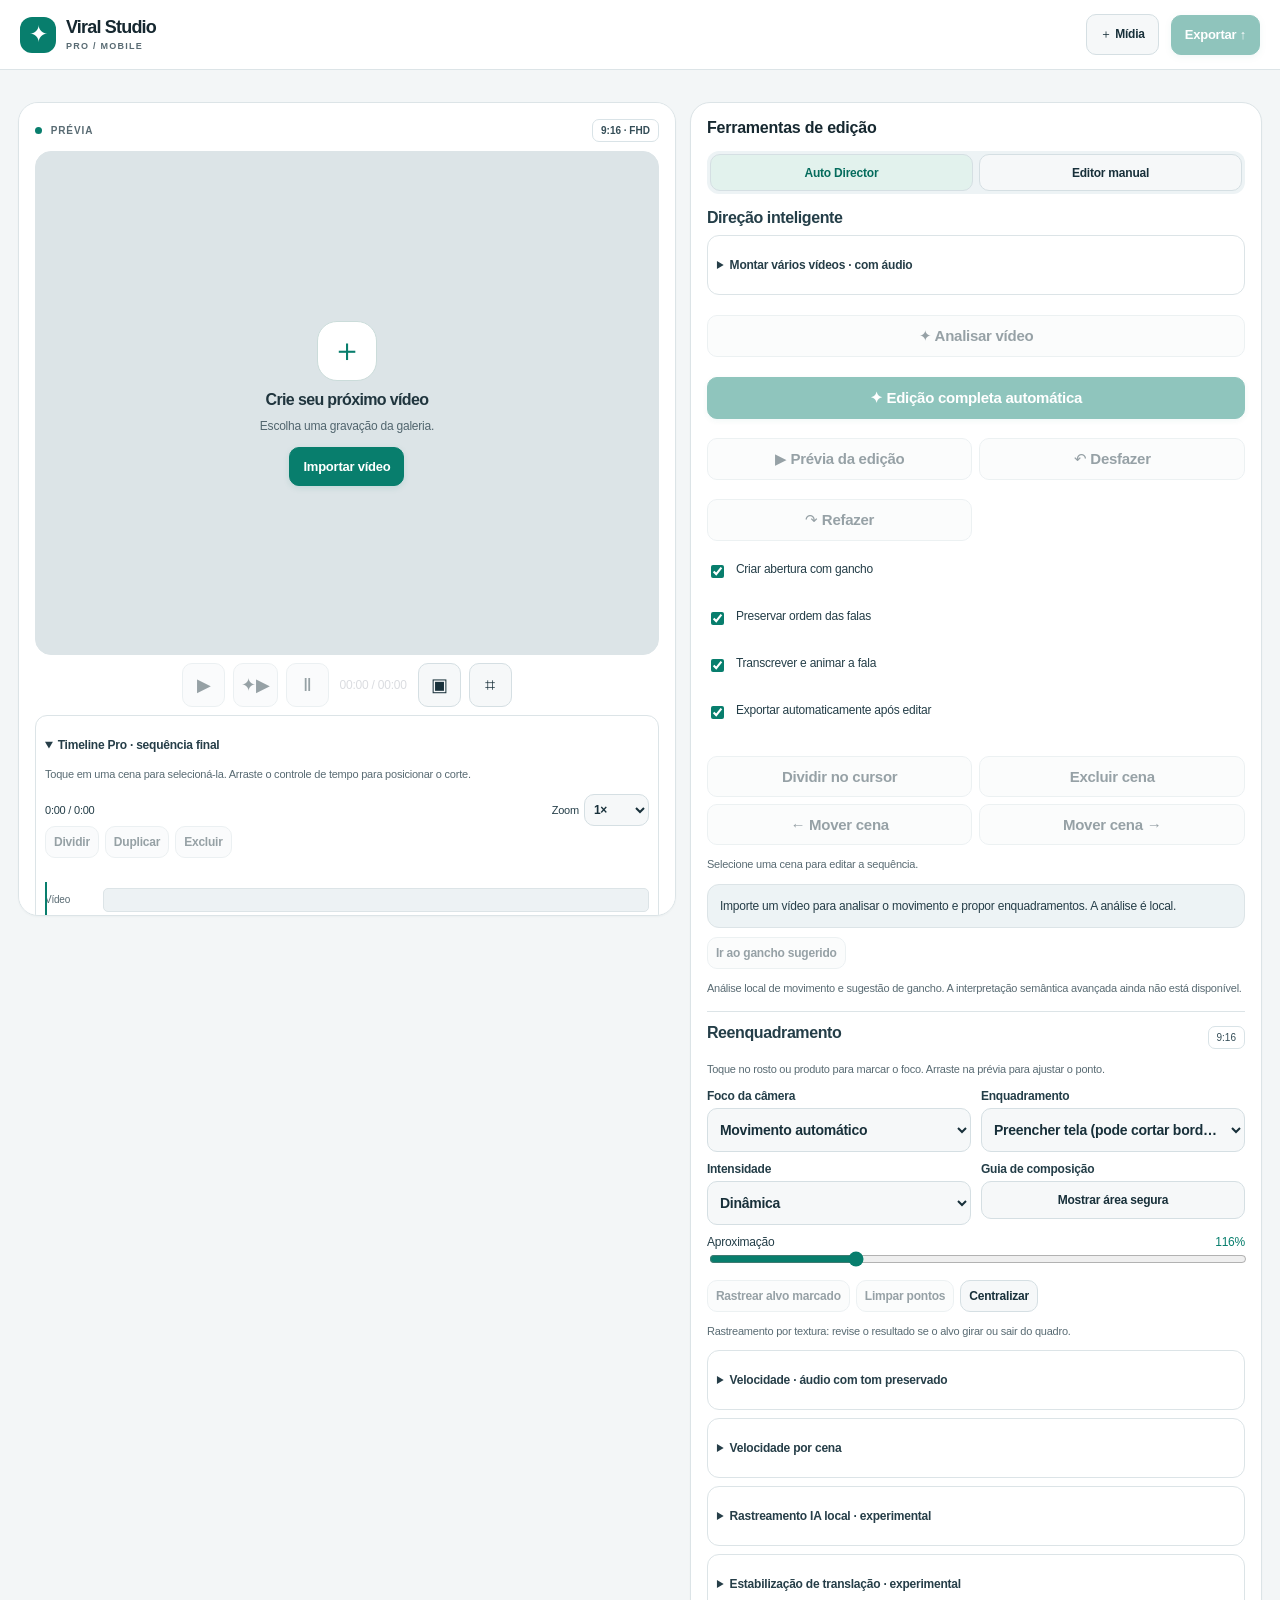
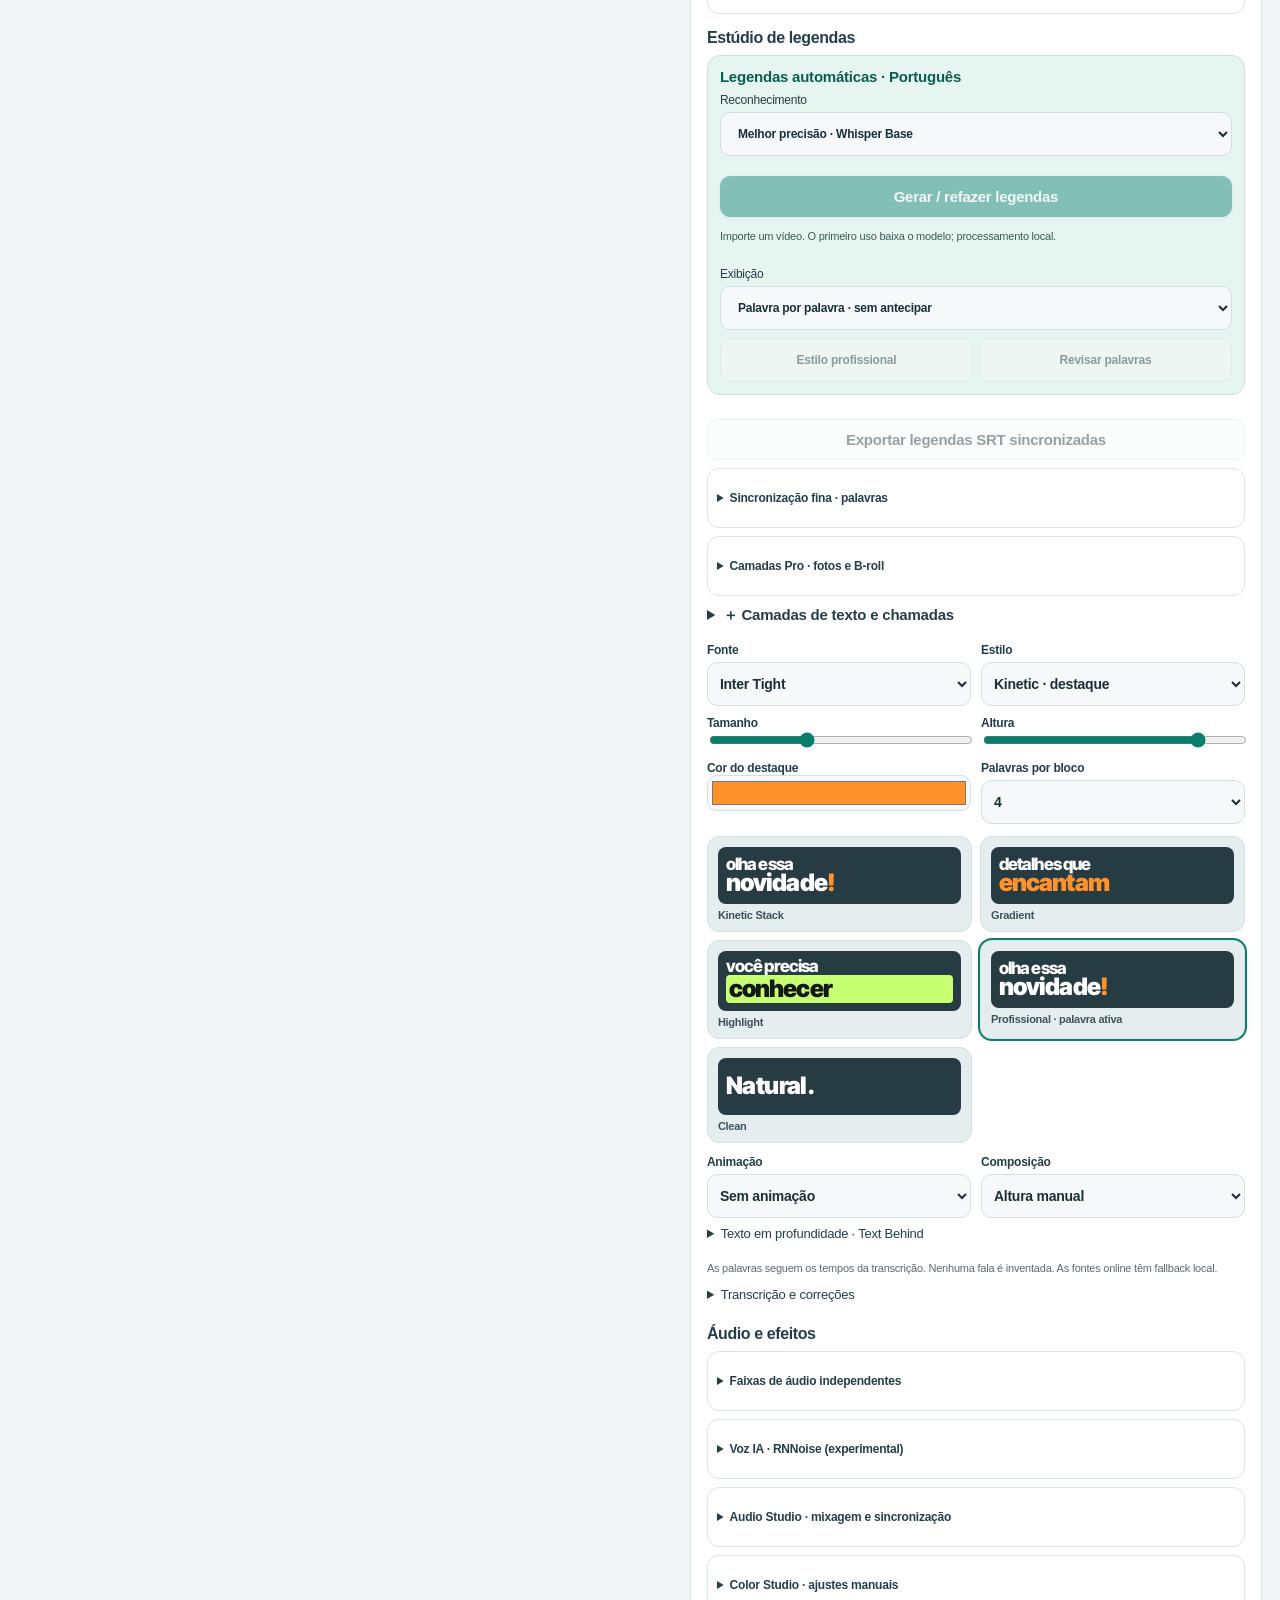
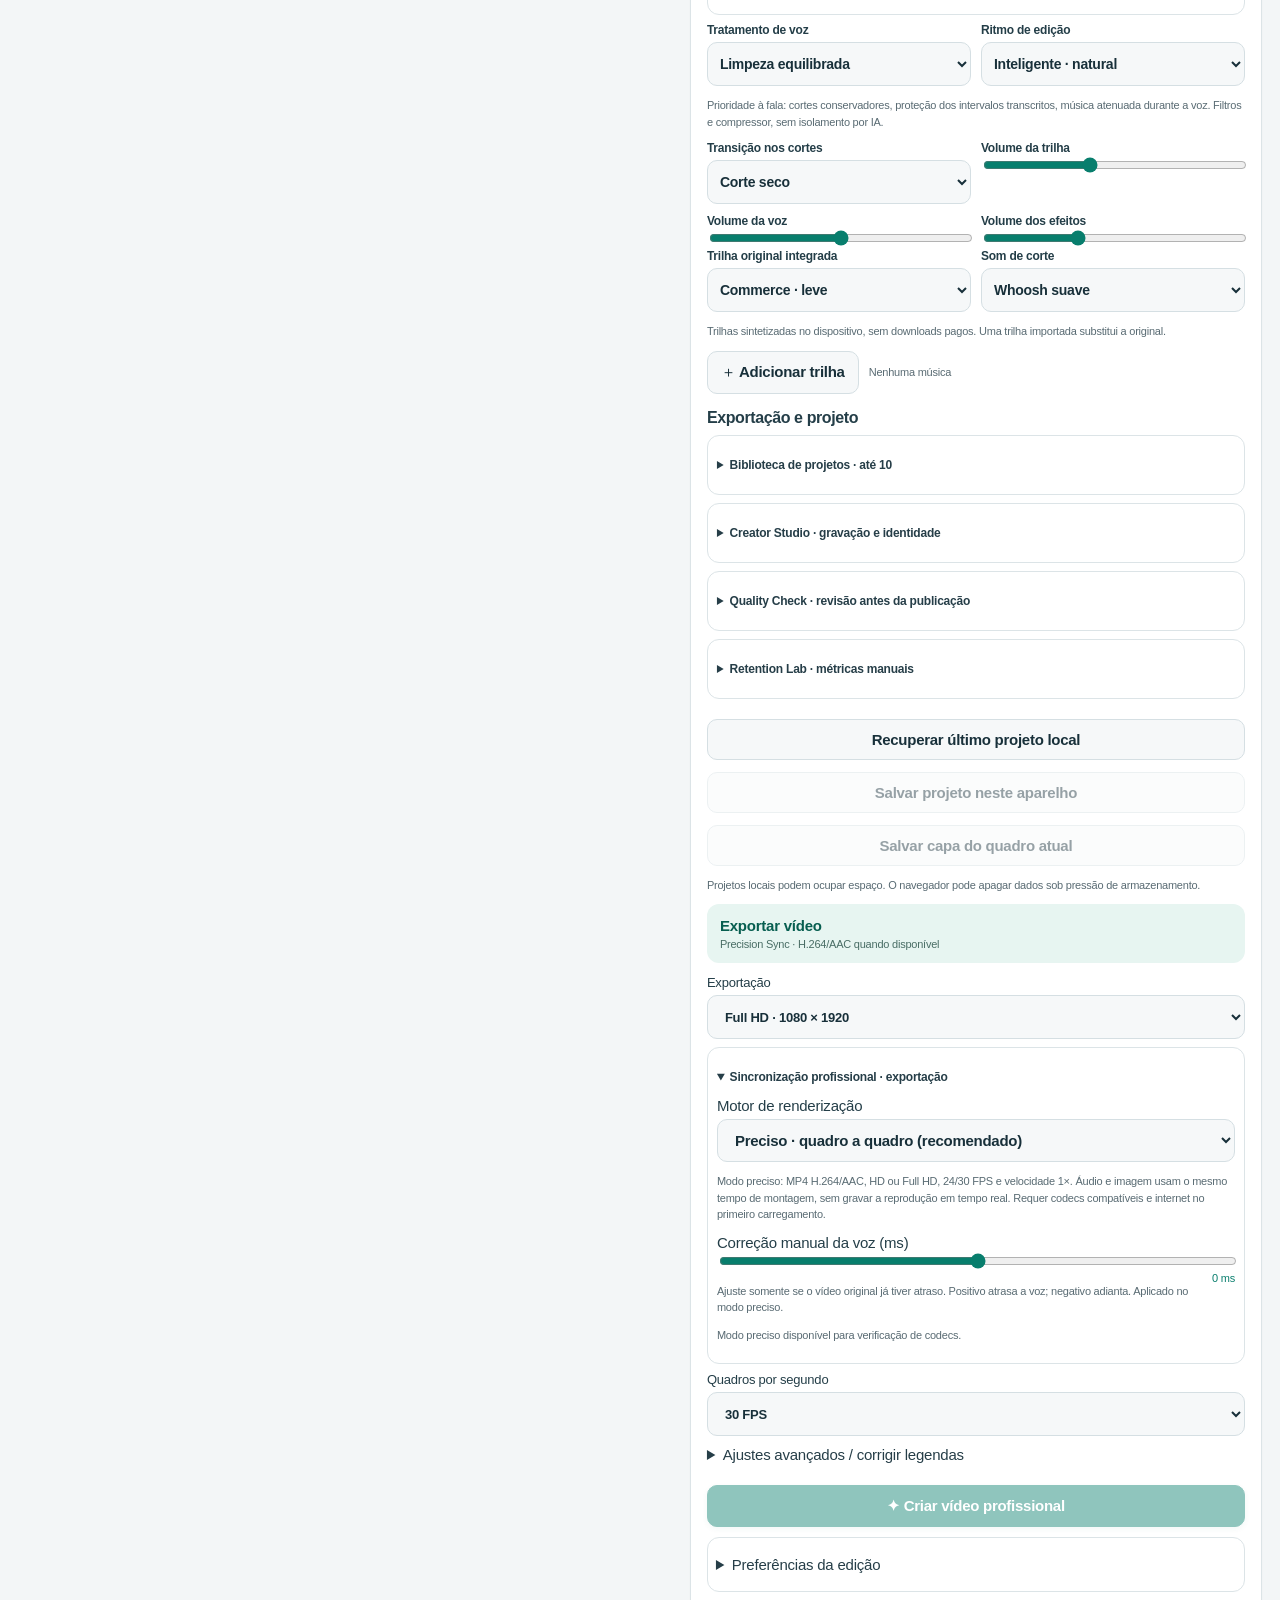
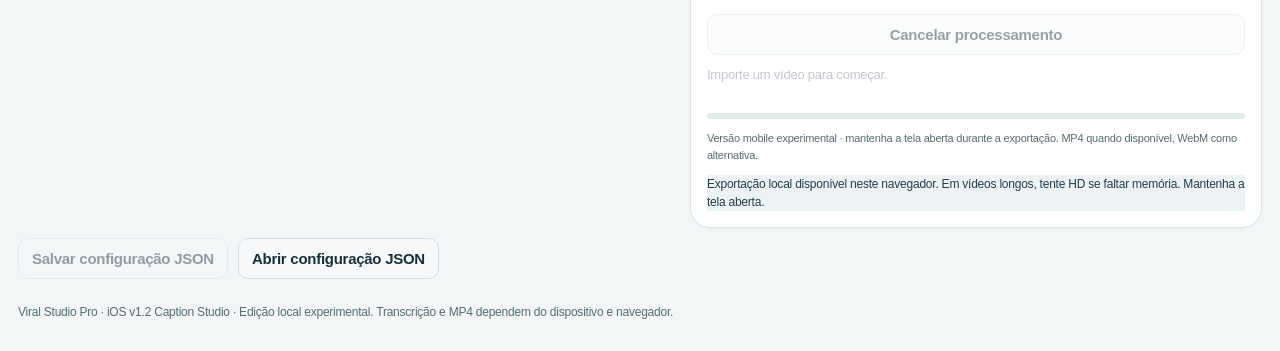
==== commit 1f55bfbb: "v1.2 Caption Studio: Portuguese Whisper Base, timed phrase layout, regeneration and word review" ====
--- a/index.html
+++ b/index.html
@@ -182,12 +182,12 @@
 @media(max-width:760px) and (max-height:650px){body.studio17 #previewPanel .preview{height:clamp(105px,29dvh,240px)}body.studio17.sheet-open14 #previewPanel .preview{height:clamp(95px,24dvh,190px)}body.studio17 .previewtop{display:none}body.studio17 .transport{min-height:44px}}
 @media(max-width:760px) and (orientation:landscape){body.studio17 .wrap{overflow:auto}body.studio17 main{height:auto}body.studio17 #previewPanel{height:auto;min-height:300px}body.studio17 #timelineArea14{overflow:visible}body.studio17 #previewPanel .preview{height:180px}body.studio17.sheet-open14 #previewPanel .preview{height:150px}}
 @media(prefers-reduced-motion:reduce){*{scroll-behavior:auto!important}}
-</style></head><body><header><button id="projectsNav14" type="button" class="mobile-pro " aria-label="Projetos" title="Projetos"><svg aria-hidden="true" viewBox="0 0 24 24" fill="none" stroke="currentColor" stroke-width="1.8" stroke-linecap="round" stroke-linejoin="round"><path d="M3 7V5a2 2 0 0 1 2-2h4l3 3h7a2 2 0 0 1 2 2v11a2 2 0 0 1-2 2H5a2 2 0 0 1-2-2z"/></svg></button><div class="wordmark"><span class="brandmark">✦</span><div><strong>Viral Studio</strong><small id="projectStatus14">Editor de vídeo</small></div></div><button id="mobileImport">＋ Mídia</button><button class="primary" disabled="" id="mobileExport">Exportar ↑</button></header><div class="wrap"><main><section class="panel" id="previewPanel"><h2 class="sr-only">Prévia</h2><div class="previewtop"><span><span class="live-dot"></span> PRÉVIA</span><span class="format-pill">9:16 · HD</span></div><div class="preview"><canvas height="1920" id="canvas" width="1080"></canvas><div id="empty"><div class="empty-icon">＋</div><strong>Crie seu próximo vídeo</strong><small>Escolha uma gravação da galeria.</small><button id="emptyImport">Importar vídeo</button></div><div aria-hidden="true" hidden="" id="safeGuide"><span>Área segura</span></div><div aria-hidden="true" hidden="" id="focusGuide"></div></div><div class="transport"><span class="mobile-pro final-clock14" id="finalClock14">00:00 / 00:00</span><button id="prevScene14" type="button" class="mobile-pro " aria-label="Cena anterior" title="Cena anterior"><svg aria-hidden="true" viewBox="0 0 24 24" fill="none" stroke="currentColor" stroke-width="1.8" stroke-linecap="round" stroke-linejoin="round"><path d="M19 5 8 12l11 7zM5 5v14"/></svg></button><button id="playEdit14" type="button" class="mobile-pro " aria-label="Reproduzir montagem" title="Reproduzir montagem"><svg aria-hidden="true" viewBox="0 0 24 24" fill="none" stroke="currentColor" stroke-width="1.8" stroke-linecap="round" stroke-linejoin="round"><path d="m8 5 12 7-12 7z"/></svg></button><button id="nextScene14" type="button" class="mobile-pro " aria-label="Próxima cena" title="Próxima cena"><svg aria-hidden="true" viewBox="0 0 24 24" fill="none" stroke="currentColor" stroke-width="1.8" stroke-linecap="round" stroke-linejoin="round"><path d="m5 5 11 7-11 7zM19 5v14"/></svg></button><button id="fullPreview14" type="button" class="mobile-pro " aria-label="Ampliar prévia" title="Ampliar prévia"><svg aria-hidden="true" viewBox="0 0 24 24" fill="none" stroke="currentColor" stroke-width="1.8" stroke-linecap="round" stroke-linejoin="round"><path d="M8 3H3v5M16 3h5v5M21 16v5h-5M8 21H3v-5"/></svg></button><label class="filebtn desktop-import" for="file">+ Mídia</label><input accept="video/*" id="file" type="file"/><button aria-label="Reproduzir fonte" disabled="" id="play">▶</button><button id="quickPreview6" aria-label="Prévia da edição" title="Reproduzir sequência editada" disabled>✦▶</button><button aria-label="Pausar" disabled="" id="pause">Ⅱ</button><span id="time">00:00 / 00:00</span><button aria-pressed="false" id="guideBtn" title="Área segura">▣</button><button id="frameBtn" title="Reenquadrar">⌗</button></div><div class="mobile-pro scrub17"><span id="scrubStart17">0:00</span><input id="finalScrub17" type="range" min="0" max="1" step="0.01" value="0" aria-label="Posição na montagem" disabled><span id="scrubEnd17">0:00</span></div><details id="sourceTools14"><summary>Fonte original · cortes manuais</summary><div class="mobile-pro source-controls14"><button id="sourcePlay14">▶ Fonte original</button><button id="sourcePause14">Ⅱ Pausar</button></div><div class="timeline-head"><strong>Linha do tempo</strong><span>Fonte original</span></div><input aria-label="Posição do vídeo" disabled="" id="seek" max="1" min="0" step=".01" type="range" value="0"/><div class="actions"><button disabled="" id="markIn">Marcar início</button><button disabled="" id="markOut">Marcar fim</button><button disabled="" id="removeRange">Remover intervalo</button><button disabled="" id="resetCuts">Restaurar cortes</button></div><div class="note" id="marks">Intervalo: —</div><div class="note sourceinfo" id="fileinfo">Nenhum vídeo selecionado.</div><div id="timelineShell"><div aria-hidden="true" id="thumbStrip"></div><div id="timeline"></div><div aria-hidden="true" id="timelineHead"></div></div><div class="stats"><span id="original">Original: —</span><span id="edited">Estimado: —</span></div></details><details id="proTimeline" class="pro07" open><summary>Timeline Pro · sequência final</summary><div class="timeline-toolbar14 mobile-pro"><button id="undoMobile14" type="button" class="mobile-pro " aria-label="Desfazer" title="Desfazer"><svg aria-hidden="true" viewBox="0 0 24 24" fill="none" stroke="currentColor" stroke-width="1.8" stroke-linecap="round" stroke-linejoin="round"><path d="m9 14-5-5 5-5M4 9h9a6 6 0 0 1 0 12"/></svg></button><button id="redoMobile14" type="button" class="mobile-pro " aria-label="Refazer" title="Refazer"><svg aria-hidden="true" viewBox="0 0 24 24" fill="none" stroke="currentColor" stroke-width="1.8" stroke-linecap="round" stroke-linejoin="round"><path d="m15 14 5-5-5-5m5 5h-9a6 6 0 0 0 0 12"/></svg></button><strong>Timeline Pro</strong><button id="zoomOut14" type="button" class="mobile-pro " aria-label="Reduzir timeline" title="Reduzir timeline"><svg aria-hidden="true" viewBox="0 0 24 24" fill="none" stroke="currentColor" stroke-width="1.8" stroke-linecap="round" stroke-linejoin="round"><path d="M5 12h14"/></svg></button><button id="zoomIn14" type="button" class="mobile-pro " aria-label="Ampliar timeline" title="Ampliar timeline"><svg aria-hidden="true" viewBox="0 0 24 24" fill="none" stroke="currentColor" stroke-width="1.8" stroke-linecap="round" stroke-linejoin="round"><path d="M5 12h14M12 5v14"/></svg></button></div><p class="note">Toque em uma cena para selecioná-la. Arraste o controle de tempo para posicionar o corte.</p><div class="pro-head"><span id="proTime">0:00 / 0:00</span><label>Zoom <select id="proZoom"><option value="1">1×</option><option value="1.5">1,5×</option><option value="2">2×</option><option value="3">3×</option><option value="4">4×</option><option value="6">6×</option><option value="8">8×</option></select></label></div><div class="actions pro-context14"><button id="proSplit" type="button">Dividir</button><button id="proDuplicate" type="button">Duplicar</button><button id="proDelete" type="button">Excluir</button><button id="moveLeft14" class="mobile-pro" type="button">← Mover</button><button id="moveRight14" class="mobile-pro" type="button">Mover →</button></div><div id="proScroll"><div id="proLanes"><div id="proRuler" class="pro-ruler"></div><div class="pro-track" id="beatRow08" hidden><small>Batidas</small><div id="beatTrack08" class="pro-strip"></div></div><div class="pro-track"><small>Vídeo</small><div id="proScenes" class="pro-strip"></div></div><div class="pro-track"><small>Camadas</small><div id="proOverlays" class="pro-strip"></div></div><div class="pro-track"><small>Legendas</small><div id="proCaptions" class="pro-strip"></div></div><div class="pro-track"><small>Voz</small><div class="pro-strip"><canvas id="proWave" width="640" height="48"></canvas></div></div><div class="pro-track"><small>Áudio+</small><div id="proAudio12" class="pro-strip"></div></div><div class="pro-track"><small>Texto</small><div id="proTexts" class="pro-strip"></div></div><div id="proCursor"></div></div></div><div class="mobile-pro scene-status17" id="sceneStatus17">Importe um vídeo para começar.</div><p id="proWaveNote" class="note">Importe um vídeo para visualizar as faixas.</p><button id="proAnalyzeWave" class="wide" type="button">Analisar forma de onda</button></details><details class="timeline-layers"><summary>Camadas · legendas e câmera</summary><div class="tlabel">LEGENDAS · palavras</div><div class="track caption" id="captionTrack"></div><div class="tlabel">CÂMERA · pontos de foco</div><div class="track camera" id="cameraTrack"></div><div id="shotList"></div></details><div class="result" hidden="" id="result"><div class="result-head14"><h2>Seu vídeo exportado</h2><button id="resultClose14" type="button" class="mobile-pro " aria-label="Fechar resultado" title="Fechar resultado"><svg aria-hidden="true" viewBox="0 0 24 24" fill="none" stroke="currentColor" stroke-width="1.8" stroke-linecap="round" stroke-linejoin="round"><path d="m6 6 12 12M18 6 6 18"/></svg></button></div><video controls="" id="out" playsinline="" webkit-playsinline=""></video><a class="filebtn" download="" id="download" style="display:block;text-decoration:none">Baixar vídeo</a><p class="note" id="outputinfo"></p><p class="note" id="syncResult091" aria-live="polite"></p><button class="wide" id="convertMP4" hidden>Converter para MP4 (local · experimental)</button><p class="note" id="convertStatus" aria-live="polite"></p><button class="wide" hidden="" id="shareVideo">Compartilhar / salvar no iPhone</button></div></section><div class="panel-heading" id="toolHeading">Ferramentas</div><section class="panel" id="toolsPanel"><div class="sheet-head14 mobile-pro"><span class="sheet-grip14"></span><strong id="sheetTitle14">Ferramentas</strong><button id="sheetClose14" type="button" class="mobile-pro " aria-label="Fechar ferramentas" title="Fechar ferramentas"><svg aria-hidden="true" viewBox="0 0 24 24" fill="none" stroke="currentColor" stroke-width="1.8" stroke-linecap="round" stroke-linejoin="round"><path d="m6 6 12 12M18 6 6 18"/></svg></button></div><div class="mobile-pro sheet-shortcuts14" id="sheetShortcuts14"><button data-shortcut14="director">Automático</button><button data-shortcut14="reframe">Enquadrar</button><button data-shortcut14="projects">Projetos</button><button data-shortcut14="export">Exportar</button></div><div id="moreMenu17" class="mobile-pro more-menu17" hidden><button data-shortcut17="director"><b>✦ Edição automática</b><small>Estilo, gancho e análise</small></button><button data-shortcut17="reframe"><b>Enquadramento</b><small>Foco, velocidade e estabilização</small></button><button data-shortcut17="projects"><b>Meus projetos</b><small>Salvar, recuperar e gravar</small></button><button data-shortcut17="export"><b>Exportação</b><small>MP4 e sincronização</small></button></div><h2>Ferramentas de edição</h2><div class="switcher modes"><button class="active" id="autoMode">Auto Director</button><button id="manualMode">Editor manual</button></div><div class="section" id="director"><h3>Direção inteligente</h3><details class="pro07" id="joinPanel09"><summary>Montar vários vídeos · com áudio</summary><p class="note">Crie uma base única a partir de 2–6 gravações, preservando o áudio de cada uma. Processamento local com nova codificação; os arquivos originais permanecem intactos.</p><label class="filebtn" for="joinFile09">＋ Selecionar gravações</label><input id="joinFile09" type="file" multiple accept="video/*"><div id="joinList09"></div><div class="tools"><label>Formato da base<select id="joinQuality09"><option value="720">HD · mais leve</option><option value="1080">Full HD</option></select></label><label>Imagem<select id="joinFit09"><option value="contain">Preservar tudo</option><option value="cover">Preencher 9:16</option></select></label></div><button id="joinRun09" class="wide" disabled>Unir e abrir no editor</button><p id="joinNote09" class="note">Limites experimentais: até 120 s e 120 MB no total. Exige suporte de gravação do navegador.</p></details><button class="wide" disabled="" id="visualAnalyze">✦ Analisar vídeo</button><div class="auto-actions"><button class="primary wide" id="autoAll" disabled>✦ Edição completa automática</button><button class="wide" id="autoPreview" disabled>▶ Prévia da edição</button><button class="wide" id="undo6" disabled>↶ Desfazer</button><button class="wide" id="redo6" disabled>↷ Refazer</button></div><div class="auto-options"><label class="check"><input id="autoHook" type="checkbox" checked> Criar abertura com gancho</label><label class="check"><input id="autoOrder12" type="checkbox" checked> Preservar ordem das falas</label><label class="check"><input id="autoCaption" type="checkbox" checked> Transcrever e animar a fala</label><label class="check"><input id="autoExport" type="checkbox" checked> Exportar automaticamente após editar</label></div><div id="sequence6" class="sequence6"></div><div class="auto-actions"><button id="sceneSplit6" disabled>Dividir no cursor</button><button id="sceneDel6" disabled>Excluir cena</button><button id="scenePrev6" disabled>← Mover cena</button><button id="sceneNext6" disabled>Mover cena →</button></div><p class="note" id="selected6">Selecione uma cena para editar a sequência.</p><div id="plan">Importe um vídeo para analisar o movimento e propor enquadramentos. A análise é local.</div><div class="actions"><button disabled="" id="suggestHook">Ir ao gancho sugerido</button></div><p class="note">Análise local de movimento e sugestão de gancho. A interpretação semântica avançada ainda não está disponível.</p></div><div class="section" id="reframe"><div class="section-title"><h3>Reenquadramento</h3><span class="micro">9:16</span></div><p class="note">Toque no rosto ou produto para marcar o foco. Arraste na prévia para ajustar o ponto.</p><div class="tools reframe-tools"><label>Foco da câmera<select id="focus"><option value="motion">Movimento automático</option><option value="manual">Pontos de foco manuais</option><option value="face">Rosto (se disponível)</option><option value="center">Centro fixo</option></select></label><label>Enquadramento<select id="fit"><option value="contain">Preservar imagem inteira</option><option selected="" value="cover">Preencher tela (pode cortar bordas)</option></select></label><label>Intensidade<select id="zoom"><option value="1.08">Suave</option><option selected="" value="1.16">Dinâmica</option><option value="1.25">Forte</option><option value="1">Sem zoom</option></select></label><label>Guia de composição<button id="safeToggle">Mostrar área segura</button></label></div><label class="zoom-label">Aproximação <output id="zoomRead">116%</output><input id="zoomRange" max="160" min="100" step="1" type="range" value="116"/></label><div class="actions" id="reframeActions"><button disabled="" id="trackTarget">Rastrear alvo marcado</button><button disabled="" id="clearFocus">Limpar pontos</button><button id="resetFrame">Centralizar</button></div><p class="note">Rastreamento por textura: revise o resultado se o alvo girar ou sair do quadro.</p><details class="pro07"><summary>Velocidade · áudio com tom preservado</summary><label>Velocidade de toda a montagem<select id="speed09"><option value="0.75">0,75×</option><option value="0.9">0,9×</option><option value="1" selected>1× · original</option><option value="1.1">1,1×</option><option value="1.25">1,25×</option><option value="1.5">1,5×</option></select></label><p class="note">A alteração remapeia as legendas, cortes, música e camadas. A edição automática usa 1× para preservar a fala. Não é uma curva por cena.</p><button id="freeze09" class="wide">Adicionar quadro estático como camada</button></details><details class="pro07"><summary>Velocidade por cena</summary><p class="note">Selecione uma cena na Timeline Pro. A voz e as legendas acompanham a velocidade escolhida.</p><label>Velocidade da cena<select id="sceneRate10"><option value="0">Herdar velocidade geral</option><option value="0.75">0,75×</option><option value="0.9">0,9×</option><option value="1">1×</option><option value="1.1">1,1×</option><option value="1.25">1,25×</option><option value="1.5">1,5×</option></select></label><button id="applyRate10" class="wide" disabled>Aplicar à cena selecionada</button><p id="rateNote10" class="note">Nenhuma cena selecionada.</p></details><details class="pro07"><summary>Rastreamento IA local · experimental</summary><label>Alvo<select id="detectTarget10"><option value="person">Pessoa</option><option value="object">Objeto reconhecível</option></select></label><button id="detectRun10" class="wide" disabled>Detectar e acompanhar</button><p id="detectNote10" class="note">Modelo COCO-SSD: reconhece categorias genéricas, não todos os produtos. Requer download inicial pela internet.</p></details><details class="pro07"><summary>Estabilização de translação · experimental</summary><button id="stabilizeRun10" class="wide" disabled>Analisar tremor da câmera</button><label>Intensidade<input id="stabilizePower10" type="range" min="0" max="100" value="70"></label><label class="check"><input id="stabilizeOn10" type="checkbox">Aplicar estabilização</label><p id="stabilizeNote10" class="note">Compensação aproximada de deslocamentos; não corrige rotação, rolling shutter ou movimento complexo. Pode recortar bordas.</p></details></div><div class="section" id="captions"><h3>Estúdio de legendas</h3><button id="srtExport12" class="wide" disabled>Exportar legendas SRT sincronizadas</button><details class="pro07"><summary>Sincronização fina · palavras</summary><label>Compensação visual em ms <input id="captionOffset08" type="range" min="-600" max="600" step="20" value="0"><output id="captionOffsetLabel08">0 ms</output></label><p class="note">Valor positivo atrasa a legenda; negativo adianta. O áudio original não muda.</p><div class="actions"><button id="wordPrev08">‹ Anterior</button><button id="wordNext08">Próxima ›</button><button id="wordAt08">Palavra no cursor</button></div><p id="wordInfo08" class="note">Transcreva o vídeo primeiro.</p><div class="tools"><label>Palavra<input id="wordText08" maxlength="80"></label><label>Início (s)<input id="wordStart08" type="number" step=".01" min="0"></label><label>Fim (s)<input id="wordEnd08" type="number" step=".01" min="0"></label></div><button id="wordSave08" class="wide">Aplicar correção</button></details><details class="pro07" id="overlayPanel07"><summary>Camadas Pro · fotos e B-roll</summary><p class="note">Sobreponha fotos ou vídeos sem som no tempo da montagem. A fala do vídeo principal continua intacta. Limite: 6 mídias, até 40 MB por arquivo.</p><label class="filebtn" for="overlayFile07">＋ Adicionar foto ou vídeo</label><input id="overlayFile07" type="file" accept="image/*,video/*" multiple><div id="overlayList07"></div><div id="overlayControls07" hidden><div class="tools"><label>Início na edição (s)<input id="ovStart07" type="number" min="0" step=".1"></label><label>Fim na edição (s)<input id="ovEnd07" type="number" min=".1" step=".1"></label><label>Posição X (%)<input id="ovX07" type="range" min="0" max="100"></label><label>Posição Y (%)<input id="ovY07" type="range" min="0" max="100"></label><label>Largura (%)<input id="ovScale07" type="range" min="12" max="100"></label><label>Opacidade (%)<input id="ovOpacity07" type="range" min="0" max="100"></label><label>Rotação (°)<input id="ovRotation07" type="range" min="-180" max="180"></label><label>Modo<select id="ovMode07"><option value="pip">Sobreposição</option><option value="full">Tela cheia</option></select></label><label>Máscara<select id="ovMask08"><option value="none">Sem máscara</option><option value="round">Circular</option><option value="rounded">Cantos suaves</option><option value="diamond">Losango</option><option value="split">Metade esquerda</option></select></label><label>Entrada/saída<select id="ovFade08"><option value="0">Sem fade</option><option value=".25">0,25 s</option><option value=".5">0,5 s</option><option value="1">1 s</option></select></label></div><div class="actions"><button id="ovKey07" type="button">◇ Keyframe no cursor</button><button id="ovClear07" type="button">Limpar keyframes</button><button id="ovRemove07" type="button">Excluir camada</button></div><p id="ovInfo07" class="note"></p></div></details><details class="v6-layer"><summary>＋ Camadas de texto e chamadas</summary><div class="tools"><label>Texto<input id="extraText" placeholder="Chamada ou benefício real" maxlength="80"></label><label>Posição<select id="extraPos"><option value="top">Superior</option><option value="bottom">Inferior</option></select></label><label>Início (s)<input id="extraStart" type="number" min="0" step=".1" value="0"></label><label>Fim (s)<input id="extraEnd" type="number" min=".2" step=".1" value="3"></label></div><button id="addExtra" class="wide">Adicionar camada</button><div id="layerList"></div></details><div class="tools"><label>Fonte<select id="font"><option value="Inter Tight" selected>Inter Tight</option><option value="Manrope">Manrope ExtraBold</option><option value="Montserrat">Montserrat ExtraBold</option><option value="Poppins">Poppins Bold</option><option value="Anton">Anton</option><option value="system-ui">Sistema</option></select></label><label>Estilo<select id="captionStyle"><option value="stack" selected>Kinetic Stack</option><option value="gradient">Gradient · editorial</option><option value="kinetic">Kinetic · destaque</option><option value="box">Highlight box</option><option value="clean">Clean · branco</option><option value="single">Power word</option></select></label><label>Tamanho<input id="captionSize" max="130" min="45" type="range" value="90"/></label><label>Altura<input id="captionY" max="77" min="35" type="range" value="65"/></label><label>Cor do destaque<input id="captionColor" style="width:100%;height:36px;background:#232632;border:0" type="color" value="#ff922d"/></label><label>Palavras por bloco<select id="groupSize"><option>2</option><option selected="">3</option><option>4</option></select></label></div><div class="motion-grid"><button data-motion="stack" class="motion-choice selected"><span class="type-sample"><small>olha essa</small><strong>novidade<span>!</span></strong></span><b>Kinetic Stack</b></button><button data-motion="gradient" class="motion-choice"><span class="type-sample grad"><small>detalhes que</small><strong>encantam</strong></span><b>Gradient</b></button><button data-motion="box" class="motion-choice"><span class="type-sample"><small>você precisa</small><strong class="sample-box">conhecer</strong></span><b>Highlight</b></button><button data-motion="clean" class="motion-choice"><span class="type-sample clean"><strong>Natural.</strong></span><b>Clean</b></button></div><div class="tools"><label>Animação<select id="captionMotion"><option value="reveal">Revelar + slide</option><option value="pop">Elastic pop</option><option value="blur">Blur reveal</option><option value="none">Sem animação</option></select></label><label>Composição<select id="captionPlacement"><option value="smart">Área segura</option><option value="manual">Altura manual</option></select></label></div><details class="transcript"><summary>Texto em profundidade · Text Behind</summary><label>Título editorial (opcional)<input id="depthText" placeholder="Ex.: novidade na loja" maxlength="75"></label><div class="tools"><label>Camada<select id="depthMode"><option value="off">Desativada</option><option value="front">À frente (título)</option><option value="person">Atrás da pessoa · IA local</option><option value="mask">Atrás de máscara oval manual</option></select></label><label>Tempo na abertura (s)<input id="depthDuration" type="number" min="0.5" max="30" step="0.5" value="3"></label><label>Altura do título<input id="depthY" type="range" min="9" max="72" value="19"></label><label>Tamanho do título<input id="depthSize" type="range" min="65" max="170" value="120"></label></div><button class="wide" id="loadDepth" type="button">Ativar recorte local da pessoa</button><p class="note" id="depthStatus">O modo IA requer download do modelo gratuito. A máscara manual é aproximada e segue o foco marcado; não recorta a silhueta.</p></details><p class="note">As palavras seguem os tempos da transcrição. Nenhuma fala é inventada. As fontes online têm fallback local.</p><details class="transcript"><summary>Transcrição e correções</summary><textarea id="words" placeholder="0.0 | 0.5 | Olha
+</style><style id="caption-studio18-css">.caption-studio18{padding:12px;background:#e7f5f1;border:1px solid #c7e2da;border-radius:13px;margin:8px 0 12px;color:#075e50}.caption-studio18 label{display:block;font-size:12px;margin:8px 0}.caption-studio18 select{display:block;width:100%;margin:5px 0;min-height:44px}.caption-studio18 #captionInfo18{min-height:28px;color:#365d55}.caption-studio18 #captionReviewList18:not([hidden]){display:flex;flex-wrap:wrap;gap:5px;max-height:210px;overflow:auto;padding:5px 0}.caption-word18{font-size:12px;min-height:44px!important;padding:6px 9px!important}.caption-studio18 .actions button{flex:1;min-height:44px}</style></head><body><header><button id="projectsNav14" type="button" class="mobile-pro " aria-label="Projetos" title="Projetos"><svg aria-hidden="true" viewBox="0 0 24 24" fill="none" stroke="currentColor" stroke-width="1.8" stroke-linecap="round" stroke-linejoin="round"><path d="M3 7V5a2 2 0 0 1 2-2h4l3 3h7a2 2 0 0 1 2 2v11a2 2 0 0 1-2 2H5a2 2 0 0 1-2-2z"/></svg></button><div class="wordmark"><span class="brandmark">✦</span><div><strong>Viral Studio</strong><small id="projectStatus14">Editor de vídeo</small></div></div><button id="mobileImport">＋ Mídia</button><button class="primary" disabled="" id="mobileExport">Exportar ↑</button></header><div class="wrap"><main><section class="panel" id="previewPanel"><h2 class="sr-only">Prévia</h2><div class="previewtop"><span><span class="live-dot"></span> PRÉVIA</span><span class="format-pill">9:16 · HD</span></div><div class="preview"><canvas height="1920" id="canvas" width="1080"></canvas><div id="empty"><div class="empty-icon">＋</div><strong>Crie seu próximo vídeo</strong><small>Escolha uma gravação da galeria.</small><button id="emptyImport">Importar vídeo</button></div><div aria-hidden="true" hidden="" id="safeGuide"><span>Área segura</span></div><div aria-hidden="true" hidden="" id="focusGuide"></div></div><div class="transport"><span class="mobile-pro final-clock14" id="finalClock14">00:00 / 00:00</span><button id="prevScene14" type="button" class="mobile-pro " aria-label="Cena anterior" title="Cena anterior"><svg aria-hidden="true" viewBox="0 0 24 24" fill="none" stroke="currentColor" stroke-width="1.8" stroke-linecap="round" stroke-linejoin="round"><path d="M19 5 8 12l11 7zM5 5v14"/></svg></button><button id="playEdit14" type="button" class="mobile-pro " aria-label="Reproduzir montagem" title="Reproduzir montagem"><svg aria-hidden="true" viewBox="0 0 24 24" fill="none" stroke="currentColor" stroke-width="1.8" stroke-linecap="round" stroke-linejoin="round"><path d="m8 5 12 7-12 7z"/></svg></button><button id="nextScene14" type="button" class="mobile-pro " aria-label="Próxima cena" title="Próxima cena"><svg aria-hidden="true" viewBox="0 0 24 24" fill="none" stroke="currentColor" stroke-width="1.8" stroke-linecap="round" stroke-linejoin="round"><path d="m5 5 11 7-11 7zM19 5v14"/></svg></button><button id="fullPreview14" type="button" class="mobile-pro " aria-label="Ampliar prévia" title="Ampliar prévia"><svg aria-hidden="true" viewBox="0 0 24 24" fill="none" stroke="currentColor" stroke-width="1.8" stroke-linecap="round" stroke-linejoin="round"><path d="M8 3H3v5M16 3h5v5M21 16v5h-5M8 21H3v-5"/></svg></button><label class="filebtn desktop-import" for="file">+ Mídia</label><input accept="video/*" id="file" type="file"/><button aria-label="Reproduzir fonte" disabled="" id="play">▶</button><button id="quickPreview6" aria-label="Prévia da edição" title="Reproduzir sequência editada" disabled>✦▶</button><button aria-label="Pausar" disabled="" id="pause">Ⅱ</button><span id="time">00:00 / 00:00</span><button aria-pressed="false" id="guideBtn" title="Área segura">▣</button><button id="frameBtn" title="Reenquadrar">⌗</button></div><div class="mobile-pro scrub17"><span id="scrubStart17">0:00</span><input id="finalScrub17" type="range" min="0" max="1" step="0.01" value="0" aria-label="Posição na montagem" disabled><span id="scrubEnd17">0:00</span></div><details id="sourceTools14"><summary>Fonte original · cortes manuais</summary><div class="mobile-pro source-controls14"><button id="sourcePlay14">▶ Fonte original</button><button id="sourcePause14">Ⅱ Pausar</button></div><div class="timeline-head"><strong>Linha do tempo</strong><span>Fonte original</span></div><input aria-label="Posição do vídeo" disabled="" id="seek" max="1" min="0" step=".01" type="range" value="0"/><div class="actions"><button disabled="" id="markIn">Marcar início</button><button disabled="" id="markOut">Marcar fim</button><button disabled="" id="removeRange">Remover intervalo</button><button disabled="" id="resetCuts">Restaurar cortes</button></div><div class="note" id="marks">Intervalo: —</div><div class="note sourceinfo" id="fileinfo">Nenhum vídeo selecionado.</div><div id="timelineShell"><div aria-hidden="true" id="thumbStrip"></div><div id="timeline"></div><div aria-hidden="true" id="timelineHead"></div></div><div class="stats"><span id="original">Original: —</span><span id="edited">Estimado: —</span></div></details><details id="proTimeline" class="pro07" open><summary>Timeline Pro · sequência final</summary><div class="timeline-toolbar14 mobile-pro"><button id="undoMobile14" type="button" class="mobile-pro " aria-label="Desfazer" title="Desfazer"><svg aria-hidden="true" viewBox="0 0 24 24" fill="none" stroke="currentColor" stroke-width="1.8" stroke-linecap="round" stroke-linejoin="round"><path d="m9 14-5-5 5-5M4 9h9a6 6 0 0 1 0 12"/></svg></button><button id="redoMobile14" type="button" class="mobile-pro " aria-label="Refazer" title="Refazer"><svg aria-hidden="true" viewBox="0 0 24 24" fill="none" stroke="currentColor" stroke-width="1.8" stroke-linecap="round" stroke-linejoin="round"><path d="m15 14 5-5-5-5m5 5h-9a6 6 0 0 0 0 12"/></svg></button><strong>Timeline Pro</strong><button id="zoomOut14" type="button" class="mobile-pro " aria-label="Reduzir timeline" title="Reduzir timeline"><svg aria-hidden="true" viewBox="0 0 24 24" fill="none" stroke="currentColor" stroke-width="1.8" stroke-linecap="round" stroke-linejoin="round"><path d="M5 12h14"/></svg></button><button id="zoomIn14" type="button" class="mobile-pro " aria-label="Ampliar timeline" title="Ampliar timeline"><svg aria-hidden="true" viewBox="0 0 24 24" fill="none" stroke="currentColor" stroke-width="1.8" stroke-linecap="round" stroke-linejoin="round"><path d="M5 12h14M12 5v14"/></svg></button></div><p class="note">Toque em uma cena para selecioná-la. Arraste o controle de tempo para posicionar o corte.</p><div class="pro-head"><span id="proTime">0:00 / 0:00</span><label>Zoom <select id="proZoom"><option value="1">1×</option><option value="1.5">1,5×</option><option value="2">2×</option><option value="3">3×</option><option value="4">4×</option><option value="6">6×</option><option value="8">8×</option></select></label></div><div class="actions pro-context14"><button id="proSplit" type="button">Dividir</button><button id="proDuplicate" type="button">Duplicar</button><button id="proDelete" type="button">Excluir</button><button id="moveLeft14" class="mobile-pro" type="button">← Mover</button><button id="moveRight14" class="mobile-pro" type="button">Mover →</button></div><div id="proScroll"><div id="proLanes"><div id="proRuler" class="pro-ruler"></div><div class="pro-track" id="beatRow08" hidden><small>Batidas</small><div id="beatTrack08" class="pro-strip"></div></div><div class="pro-track"><small>Vídeo</small><div id="proScenes" class="pro-strip"></div></div><div class="pro-track"><small>Camadas</small><div id="proOverlays" class="pro-strip"></div></div><div class="pro-track"><small>Legendas</small><div id="proCaptions" class="pro-strip"></div></div><div class="pro-track"><small>Voz</small><div class="pro-strip"><canvas id="proWave" width="640" height="48"></canvas></div></div><div class="pro-track"><small>Áudio+</small><div id="proAudio12" class="pro-strip"></div></div><div class="pro-track"><small>Texto</small><div id="proTexts" class="pro-strip"></div></div><div id="proCursor"></div></div></div><div class="mobile-pro scene-status17" id="sceneStatus17">Importe um vídeo para começar.</div><p id="proWaveNote" class="note">Importe um vídeo para visualizar as faixas.</p><button id="proAnalyzeWave" class="wide" type="button">Analisar forma de onda</button></details><details class="timeline-layers"><summary>Camadas · legendas e câmera</summary><div class="tlabel">LEGENDAS · palavras</div><div class="track caption" id="captionTrack"></div><div class="tlabel">CÂMERA · pontos de foco</div><div class="track camera" id="cameraTrack"></div><div id="shotList"></div></details><div class="result" hidden="" id="result"><div class="result-head14"><h2>Seu vídeo exportado</h2><button id="resultClose14" type="button" class="mobile-pro " aria-label="Fechar resultado" title="Fechar resultado"><svg aria-hidden="true" viewBox="0 0 24 24" fill="none" stroke="currentColor" stroke-width="1.8" stroke-linecap="round" stroke-linejoin="round"><path d="m6 6 12 12M18 6 6 18"/></svg></button></div><video controls="" id="out" playsinline="" webkit-playsinline=""></video><a class="filebtn" download="" id="download" style="display:block;text-decoration:none">Baixar vídeo</a><p class="note" id="outputinfo"></p><p class="note" id="syncResult091" aria-live="polite"></p><button class="wide" id="convertMP4" hidden>Converter para MP4 (local · experimental)</button><p class="note" id="convertStatus" aria-live="polite"></p><button class="wide" hidden="" id="shareVideo">Compartilhar / salvar no iPhone</button></div></section><div class="panel-heading" id="toolHeading">Ferramentas</div><section class="panel" id="toolsPanel"><div class="sheet-head14 mobile-pro"><span class="sheet-grip14"></span><strong id="sheetTitle14">Ferramentas</strong><button id="sheetClose14" type="button" class="mobile-pro " aria-label="Fechar ferramentas" title="Fechar ferramentas"><svg aria-hidden="true" viewBox="0 0 24 24" fill="none" stroke="currentColor" stroke-width="1.8" stroke-linecap="round" stroke-linejoin="round"><path d="m6 6 12 12M18 6 6 18"/></svg></button></div><div class="mobile-pro sheet-shortcuts14" id="sheetShortcuts14"><button data-shortcut14="director">Automático</button><button data-shortcut14="reframe">Enquadrar</button><button data-shortcut14="projects">Projetos</button><button data-shortcut14="export">Exportar</button></div><div id="moreMenu17" class="mobile-pro more-menu17" hidden><button data-shortcut17="director"><b>✦ Edição automática</b><small>Estilo, gancho e análise</small></button><button data-shortcut17="reframe"><b>Enquadramento</b><small>Foco, velocidade e estabilização</small></button><button data-shortcut17="projects"><b>Meus projetos</b><small>Salvar, recuperar e gravar</small></button><button data-shortcut17="export"><b>Exportação</b><small>MP4 e sincronização</small></button></div><h2>Ferramentas de edição</h2><div class="switcher modes"><button class="active" id="autoMode">Auto Director</button><button id="manualMode">Editor manual</button></div><div class="section" id="director"><h3>Direção inteligente</h3><details class="pro07" id="joinPanel09"><summary>Montar vários vídeos · com áudio</summary><p class="note">Crie uma base única a partir de 2–6 gravações, preservando o áudio de cada uma. Processamento local com nova codificação; os arquivos originais permanecem intactos.</p><label class="filebtn" for="joinFile09">＋ Selecionar gravações</label><input id="joinFile09" type="file" multiple accept="video/*"><div id="joinList09"></div><div class="tools"><label>Formato da base<select id="joinQuality09"><option value="720">HD · mais leve</option><option value="1080">Full HD</option></select></label><label>Imagem<select id="joinFit09"><option value="contain">Preservar tudo</option><option value="cover">Preencher 9:16</option></select></label></div><button id="joinRun09" class="wide" disabled>Unir e abrir no editor</button><p id="joinNote09" class="note">Limites experimentais: até 120 s e 120 MB no total. Exige suporte de gravação do navegador.</p></details><button class="wide" disabled="" id="visualAnalyze">✦ Analisar vídeo</button><div class="auto-actions"><button class="primary wide" id="autoAll" disabled>✦ Edição completa automática</button><button class="wide" id="autoPreview" disabled>▶ Prévia da edição</button><button class="wide" id="undo6" disabled>↶ Desfazer</button><button class="wide" id="redo6" disabled>↷ Refazer</button></div><div class="auto-options"><label class="check"><input id="autoHook" type="checkbox" checked> Criar abertura com gancho</label><label class="check"><input id="autoOrder12" type="checkbox" checked> Preservar ordem das falas</label><label class="check"><input id="autoCaption" type="checkbox" checked> Transcrever e animar a fala</label><label class="check"><input id="autoExport" type="checkbox" checked> Exportar automaticamente após editar</label></div><div id="sequence6" class="sequence6"></div><div class="auto-actions"><button id="sceneSplit6" disabled>Dividir no cursor</button><button id="sceneDel6" disabled>Excluir cena</button><button id="scenePrev6" disabled>← Mover cena</button><button id="sceneNext6" disabled>Mover cena →</button></div><p class="note" id="selected6">Selecione uma cena para editar a sequência.</p><div id="plan">Importe um vídeo para analisar o movimento e propor enquadramentos. A análise é local.</div><div class="actions"><button disabled="" id="suggestHook">Ir ao gancho sugerido</button></div><p class="note">Análise local de movimento e sugestão de gancho. A interpretação semântica avançada ainda não está disponível.</p></div><div class="section" id="reframe"><div class="section-title"><h3>Reenquadramento</h3><span class="micro">9:16</span></div><p class="note">Toque no rosto ou produto para marcar o foco. Arraste na prévia para ajustar o ponto.</p><div class="tools reframe-tools"><label>Foco da câmera<select id="focus"><option value="motion">Movimento automático</option><option value="manual">Pontos de foco manuais</option><option value="face">Rosto (se disponível)</option><option value="center">Centro fixo</option></select></label><label>Enquadramento<select id="fit"><option value="contain">Preservar imagem inteira</option><option selected="" value="cover">Preencher tela (pode cortar bordas)</option></select></label><label>Intensidade<select id="zoom"><option value="1.08">Suave</option><option selected="" value="1.16">Dinâmica</option><option value="1.25">Forte</option><option value="1">Sem zoom</option></select></label><label>Guia de composição<button id="safeToggle">Mostrar área segura</button></label></div><label class="zoom-label">Aproximação <output id="zoomRead">116%</output><input id="zoomRange" max="160" min="100" step="1" type="range" value="116"/></label><div class="actions" id="reframeActions"><button disabled="" id="trackTarget">Rastrear alvo marcado</button><button disabled="" id="clearFocus">Limpar pontos</button><button id="resetFrame">Centralizar</button></div><p class="note">Rastreamento por textura: revise o resultado se o alvo girar ou sair do quadro.</p><details class="pro07"><summary>Velocidade · áudio com tom preservado</summary><label>Velocidade de toda a montagem<select id="speed09"><option value="0.75">0,75×</option><option value="0.9">0,9×</option><option value="1" selected>1× · original</option><option value="1.1">1,1×</option><option value="1.25">1,25×</option><option value="1.5">1,5×</option></select></label><p class="note">A alteração remapeia as legendas, cortes, música e camadas. A edição automática usa 1× para preservar a fala. Não é uma curva por cena.</p><button id="freeze09" class="wide">Adicionar quadro estático como camada</button></details><details class="pro07"><summary>Velocidade por cena</summary><p class="note">Selecione uma cena na Timeline Pro. A voz e as legendas acompanham a velocidade escolhida.</p><label>Velocidade da cena<select id="sceneRate10"><option value="0">Herdar velocidade geral</option><option value="0.75">0,75×</option><option value="0.9">0,9×</option><option value="1">1×</option><option value="1.1">1,1×</option><option value="1.25">1,25×</option><option value="1.5">1,5×</option></select></label><button id="applyRate10" class="wide" disabled>Aplicar à cena selecionada</button><p id="rateNote10" class="note">Nenhuma cena selecionada.</p></details><details class="pro07"><summary>Rastreamento IA local · experimental</summary><label>Alvo<select id="detectTarget10"><option value="person">Pessoa</option><option value="object">Objeto reconhecível</option></select></label><button id="detectRun10" class="wide" disabled>Detectar e acompanhar</button><p id="detectNote10" class="note">Modelo COCO-SSD: reconhece categorias genéricas, não todos os produtos. Requer download inicial pela internet.</p></details><details class="pro07"><summary>Estabilização de translação · experimental</summary><button id="stabilizeRun10" class="wide" disabled>Analisar tremor da câmera</button><label>Intensidade<input id="stabilizePower10" type="range" min="0" max="100" value="70"></label><label class="check"><input id="stabilizeOn10" type="checkbox">Aplicar estabilização</label><p id="stabilizeNote10" class="note">Compensação aproximada de deslocamentos; não corrige rotação, rolling shutter ou movimento complexo. Pode recortar bordas.</p></details></div><div class="section" id="captions"><h3>Estúdio de legendas</h3><div class="caption-studio18"><strong>Legendas automáticas · Português</strong><label>Reconhecimento<select id="asrModel18"><option value="base" selected>Melhor precisão · Whisper Base</option><option value="tiny">Leve · Whisper Tiny</option></select></label><button class="primary wide" id="captionGenerate18" disabled>Gerar / refazer legendas</button><p id="captionInfo18" role="status" class="note">Importe um vídeo. O primeiro uso baixa o modelo; processamento local.</p><label>Exibição<select id="captionDisplay18"><option value="progressive" selected>Palavra por palavra · sem antecipar</option><option value="phrase">Frase completa · destaque sincronizado</option></select></label><div class="actions"><button id="captionPreset18" disabled>Estilo profissional</button><button id="captionReview18" disabled>Revisar palavras</button></div><div id="captionReviewList18" hidden></div></div><button id="srtExport12" class="wide" disabled>Exportar legendas SRT sincronizadas</button><details class="pro07"><summary>Sincronização fina · palavras</summary><label>Compensação visual em ms <input id="captionOffset08" type="range" min="-600" max="600" step="20" value="0"><output id="captionOffsetLabel08">0 ms</output></label><p class="note">Valor positivo atrasa a legenda; negativo adianta. O áudio original não muda.</p><div class="actions"><button id="wordPrev08">‹ Anterior</button><button id="wordNext08">Próxima ›</button><button id="wordAt08">Palavra no cursor</button></div><p id="wordInfo08" class="note">Transcreva o vídeo primeiro.</p><div class="tools"><label>Palavra<input id="wordText08" maxlength="80"></label><label>Início (s)<input id="wordStart08" type="number" step=".01" min="0"></label><label>Fim (s)<input id="wordEnd08" type="number" step=".01" min="0"></label></div><button id="wordSave08" class="wide">Aplicar correção</button></details><details class="pro07" id="overlayPanel07"><summary>Camadas Pro · fotos e B-roll</summary><p class="note">Sobreponha fotos ou vídeos sem som no tempo da montagem. A fala do vídeo principal continua intacta. Limite: 6 mídias, até 40 MB por arquivo.</p><label class="filebtn" for="overlayFile07">＋ Adicionar foto ou vídeo</label><input id="overlayFile07" type="file" accept="image/*,video/*" multiple><div id="overlayList07"></div><div id="overlayControls07" hidden><div class="tools"><label>Início na edição (s)<input id="ovStart07" type="number" min="0" step=".1"></label><label>Fim na edição (s)<input id="ovEnd07" type="number" min=".1" step=".1"></label><label>Posição X (%)<input id="ovX07" type="range" min="0" max="100"></label><label>Posição Y (%)<input id="ovY07" type="range" min="0" max="100"></label><label>Largura (%)<input id="ovScale07" type="range" min="12" max="100"></label><label>Opacidade (%)<input id="ovOpacity07" type="range" min="0" max="100"></label><label>Rotação (°)<input id="ovRotation07" type="range" min="-180" max="180"></label><label>Modo<select id="ovMode07"><option value="pip">Sobreposição</option><option value="full">Tela cheia</option></select></label><label>Máscara<select id="ovMask08"><option value="none">Sem máscara</option><option value="round">Circular</option><option value="rounded">Cantos suaves</option><option value="diamond">Losango</option><option value="split">Metade esquerda</option></select></label><label>Entrada/saída<select id="ovFade08"><option value="0">Sem fade</option><option value=".25">0,25 s</option><option value=".5">0,5 s</option><option value="1">1 s</option></select></label></div><div class="actions"><button id="ovKey07" type="button">◇ Keyframe no cursor</button><button id="ovClear07" type="button">Limpar keyframes</button><button id="ovRemove07" type="button">Excluir camada</button></div><p id="ovInfo07" class="note"></p></div></details><details class="v6-layer"><summary>＋ Camadas de texto e chamadas</summary><div class="tools"><label>Texto<input id="extraText" placeholder="Chamada ou benefício real" maxlength="80"></label><label>Posição<select id="extraPos"><option value="top">Superior</option><option value="bottom">Inferior</option></select></label><label>Início (s)<input id="extraStart" type="number" min="0" step=".1" value="0"></label><label>Fim (s)<input id="extraEnd" type="number" min=".2" step=".1" value="3"></label></div><button id="addExtra" class="wide">Adicionar camada</button><div id="layerList"></div></details><div class="tools"><label>Fonte<select id="font"><option value="Inter Tight" selected>Inter Tight</option><option value="Manrope">Manrope ExtraBold</option><option value="Montserrat">Montserrat ExtraBold</option><option value="Poppins">Poppins Bold</option><option value="Anton">Anton</option><option value="system-ui">Sistema</option></select></label><label>Estilo<select id="captionStyle"><option value="stack">Kinetic Stack</option><option value="gradient">Gradient · editorial</option><option value="kinetic" selected>Kinetic · destaque</option><option value="box">Highlight box</option><option value="clean">Clean · branco</option><option value="single">Power word</option></select></label><label>Tamanho<input id="captionSize" max="130" min="45" type="range" value="76"/></label><label>Altura<input id="captionY" max="77" min="35" type="range" value="70"/></label><label>Cor do destaque<input id="captionColor" style="width:100%;height:36px;background:#232632;border:0" type="color" value="#ff922d"/></label><label>Palavras por bloco<select id="groupSize"><option>2</option><option>3</option><option selected="">4</option><option>5</option><option>6</option></select></label></div><div class="motion-grid"><button data-motion="stack" class="motion-choice"><span class="type-sample"><small>olha essa</small><strong>novidade<span>!</span></strong></span><b>Kinetic Stack</b></button><button data-motion="gradient" class="motion-choice"><span class="type-sample grad"><small>detalhes que</small><strong>encantam</strong></span><b>Gradient</b></button><button data-motion="box" class="motion-choice"><span class="type-sample"><small>você precisa</small><strong class="sample-box">conhecer</strong></span><b>Highlight</b></button><button data-motion="kinetic" class="motion-choice selected"><span class="type-sample"><small>olha essa</small><strong>novidade<span>!</span></strong></span><b>Profissional · palavra ativa</b></button><button data-motion="clean" class="motion-choice"><span class="type-sample clean"><strong>Natural.</strong></span><b>Clean</b></button></div><div class="tools"><label>Animação<select id="captionMotion"><option value="reveal">Revelar + slide</option><option value="pop">Elastic pop</option><option value="blur">Blur reveal</option><option value="none" selected>Sem animação</option></select></label><label>Composição<select id="captionPlacement"><option value="smart">Área segura fixa</option><option value="manual" selected>Altura manual</option></select></label></div><details class="transcript"><summary>Texto em profundidade · Text Behind</summary><label>Título editorial (opcional)<input id="depthText" placeholder="Ex.: novidade na loja" maxlength="75"></label><div class="tools"><label>Camada<select id="depthMode"><option value="off">Desativada</option><option value="front">À frente (título)</option><option value="person">Atrás da pessoa · IA local</option><option value="mask">Atrás de máscara oval manual</option></select></label><label>Tempo na abertura (s)<input id="depthDuration" type="number" min="0.5" max="30" step="0.5" value="3"></label><label>Altura do título<input id="depthY" type="range" min="9" max="72" value="19"></label><label>Tamanho do título<input id="depthSize" type="range" min="65" max="170" value="120"></label></div><button class="wide" id="loadDepth" type="button">Ativar recorte local da pessoa</button><p class="note" id="depthStatus">O modo IA requer download do modelo gratuito. A máscara manual é aproximada e segue o foco marcado; não recorta a silhueta.</p></details><p class="note">As palavras seguem os tempos da transcrição. Nenhuma fala é inventada. As fontes online têm fallback local.</p><details class="transcript"><summary>Transcrição e correções</summary><textarea id="words" placeholder="0.0 | 0.5 | Olha
 0.5 | 1.0 | essa
-1.0 | 1.6 | novidade!"></textarea><button class="wide" disabled="" id="analyze">Analisar / transcrever</button><p class="note">Uma palavra por linha: início | fim | palavra. O reconhecimento local precisa baixar o modelo na primeira utilização.</p></details></div><div class="section" id="effects"><h3>Áudio e efeitos</h3><details class="pro07"><summary>Faixas de áudio independentes</summary><p class="note">Inclua até 4 trilhas, locuções ou efeitos próprios. A voz original permanece; a proteção de fala pode reduzir o áudio extra.</p><label class="filebtn" for="audioFile12">＋ Importar áudio</label><input id="audioFile12" type="file" accept="audio/*" multiple><div id="audioList12"></div><div id="audioControls12" hidden><div class="tools"><label>Início no vídeo (s)<input id="audioStart12" type="number" min="0" step=".01"></label><label>Fim no vídeo (s)<input id="audioEnd12" type="number" min=".01" step=".01"></label><label>Início no áudio (s)<input id="audioOffset12" type="number" min="0" step=".01"></label><label>Volume (%)<input id="audioVolume12" type="range" min="0" max="100" value="20"></label><label>Fade (s)<input id="audioFade12" type="number" min="0" max="3" step=".1" value=".1"></label><label>Proteção da fala<select id="audioDuck12"><option value="yes">Reduzir durante fala</option><option value="no">Volume constante</option></select></label></div><div class="actions"><button id="audioApply12">Aplicar ajustes</button><button id="audioRemove12">Excluir faixa</button></div><p id="audioInfo12" class="note"></p></div></details><details class="pro07"><summary>Voz IA · RNNoise (experimental)</summary><p class="note">Reduz ruídos de fundo por rede neural local. Não separa diferentes locutores nem garante remover música. Preserve o áudio original se a qualidade ficar pior.</p><button id="noiseRun11" class="wide" disabled>Processar ruído da voz</button><label class="check"><input id="noiseUse11" type="checkbox" disabled> Usar voz processada na prévia e exportação</label><div class="actions"><button id="noiseDownload11" disabled>Salvar WAV tratado</button><button id="noiseListen11" disabled>Ouvir / parar teste</button></div><p id="noiseNote11" class="note">Processamento mono, até 120 segundos; modelo baixado na primeira utilização. O original permanece intacto.</p></details><details class="pro07"><summary>Audio Studio · mixagem e sincronização</summary><div class="tools"><label>Entrada da música (s)<input id="musicOffset08" type="number" min="0" max="3600" step=".1" value="0"></label><label>Fade inicial/final (s)<input id="musicFade08" type="number" min="0" max="4" step=".1" value=".5"></label><label>Proteção da voz<select id="duckPower08"><option value=".20">Alta</option><option value=".35">Média</option><option value=".5">Leve</option></select></label><label>Batidas da trilha (BPM)<input id="bpm08" type="number" min="40" max="240" value="108"></label></div><div class="meter08"><i id="voiceMeter08"></i></div><p class="note" id="audioNote08">Nível instantâneo da voz antes da mixagem. Batidas são guias, não cortam a fala.</p><button id="beatShow08" class="wide">Exibir guia de batidas</button></details><details class="pro07"><summary>Color Studio · ajustes manuais</summary><div class="tools"><label>Exposição<input id="colorExposure07" type="range" min="70" max="135" value="100"></label><label>Contraste<input id="colorContrast07" type="range" min="70" max="135" value="100"></label><label>Saturação<input id="colorSaturation07" type="range" min="0" max="160" value="100"></label><label>Temperatura<input id="colorWarm07" type="range" min="-30" max="30" value="0"></label></div><div class="actions"><button id="colorReset07">Restaurar cores</button></div></details><div class="tools"><label>Tratamento de voz<select id="denoise"><option value="balanced">Limpeza equilibrada</option><option value="strong">Redução forte</option><option value="off">Áudio original</option></select></label><label>Ritmo de edição<select id="pace"><option value="balanced">Inteligente · natural</option><option value="fast">Dinâmico</option><option value="soft">Suave</option></select></label></div><p class="note">Prioridade à fala: cortes conservadores, proteção dos intervalos transcritos, música atenuada durante a voz. Filtros e compressor, sem isolamento por IA.</p><div class="tools"><label>Transição nos cortes<select id="transition"><option value="none">Corte seco</option><option value="zoom">Punch zoom</option><option value="fade">Fade curto</option><option value="flash">Flash suave</option><option value="blur08">Desfoque de entrada</option><option value="dip08">Dip escuro</option></select></label><label>Volume da trilha<input id="musicVolume" max="35" min="0" type="range" value="14"/></label><label>Volume da voz<input id="voiceVolume" max="150" min="50" type="range" value="100"/></label><label>Volume dos efeitos<input id="fxVolume" max="100" min="0" type="range" value="35"/></label></div><div class="tools"><label>Trilha original integrada<select id="builtinMusic"><option value="off">Sem trilha automática</option><option value="commerce" selected>Commerce · leve</option><option value="premium">Premium · suave</option><option value="energy">Energy · ritmo rápido</option></select></label><label>Som de corte<select id="soundStyle"><option value="soft">Whoosh suave</option><option value="pop">Pop discreto</option><option value="impact">Impacto grave</option></select></label></div><p class="note">Trilhas sintetizadas no dispositivo, sem downloads pagos. Uma trilha importada substitui a original.</p><div class="row music-row"><label class="filebtn" for="musicfile">＋ Adicionar trilha</label><span class="note" id="musicinfo">Nenhuma música</span><input accept="audio/*" id="musicfile" type="file"/></div></div><div class="section" id="settings"><h3>Exportação e projeto</h3><div class="mobile-pro project-actions14"><button id="projectSave14">Salvar edição local</button><button id="projectRecover14">Recuperar última edição</button><button id="jsonSave14">Exportar JSON</button><label class="filebtn" for="projectFile">Abrir JSON</label><button id="resultOpen14" hidden>Último vídeo exportado</button></div><details class="pro07" id="projectLibrary08"><summary>Biblioteca de projetos · até 10</summary><label>Nome do projeto<input id="projectName08" placeholder="Ex.: Demonstração de produto" maxlength="70"></label><div class="actions"><button id="librarySave08">Salvar na biblioteca</button><button id="libraryRefresh08">Atualizar lista</button></div><div id="libraryList08"></div><p class="note">Os projetos e as mídias ficam no armazenamento do aparelho; não são enviados a um servidor.</p></details><details class="pro07"><summary>Creator Studio · gravação e identidade</summary><div class="actions"><button id="prompterOpen08">Teleprompter</button><label class="filebtn" for="capture08">Gravar pela câmera</label><input id="capture08" type="file" accept="video/*" capture="environment"></div><label>Perfil de edição<select id="brandPreset08"><option value="retail">Varejo dinâmico</option><option value="premium">Produtos premium</option><option value="clean">Demonstração natural</option></select></label><button id="presetApply08" class="wide">Aplicar estilo</button><p class="note">Os perfis ajustam apenas estilo e som, sem inventar preços ou informações.</p></details><details class="pro07"><summary>Quality Check · revisão antes da publicação</summary><button id="qualityCheck08" class="wide">Verificar edição</button><div id="qualityResult08" class="note"></div></details><details class="pro07"><summary>Retention Lab · métricas manuais</summary><div class="tools"><label>Reproduções<input id="metricViews08" type="number" min="0"></label><label>Tempo médio (s)<input id="metricWatch08" type="number" min="0" step=".1"></label><label>Compartilhamentos<input id="metricShares08" type="number" min="0"></label><label>Salvamentos<input id="metricSaves08" type="number" min="0"></label></div><button id="metricCalc08" class="wide">Calcular indicadores</button><p id="metricResult08" class="note">Insira as métricas reais do Instagram após publicar.</p></details><button class="wide" id="recover6">Recuperar último projeto local</button><button class="wide" id="save6">Salvar projeto neste aparelho</button><button class="wide" id="cover6">Salvar capa do quadro atual</button><p class="note" id="saveNote6">Projetos locais podem ocupar espaço. O navegador pode apagar dados sob pressão de armazenamento.</p></div><div id="exportGroup17"><div class="export-summary17"><strong>Exportar vídeo</strong><span>Precision Sync · H.264/AAC quando disponível</span></div><label>Exportação<select id="quality"><option selected="selected" value="1080">Full HD · 1080 × 1920</option><option value="720">HD · 720 × 1280 (mais leve)</option><option value="2160">4K · 2160 × 3840 (experimental)</option></select></label><details class="pro07" open><summary>Sincronização profissional · exportação</summary><label>Motor de renderização<select id="syncMode13"><option value="exact" selected>Preciso · quadro a quadro (recomendado)</option><option value="realtime">Tempo real · compatibilidade</option></select></label><p class="note">Modo preciso: MP4 H.264/AAC, HD ou Full HD, 24/30 FPS e velocidade 1×. Áudio e imagem usam o mesmo tempo de montagem, sem gravar a reprodução em tempo real. Requer codecs compatíveis e internet no primeiro carregamento.</p><label>Correção manual da voz (ms)<input id="voiceOffset13" type="range" min="-400" max="400" step="10" value="0"><output id="voiceOffsetLabel13">0 ms</output></label><p class="note">Ajuste somente se o vídeo original já tiver atraso. Positivo atrasa a voz; negativo adianta. Aplicado no modo preciso.</p><p id="syncModeNote13" class="note">Recomendação: modo preciso e 30 FPS. O áudio codificado é conferido antes de liberar o arquivo.</p></details><label>Quadros por segundo<select id="fps09"><option value="24">24 FPS</option><option value="30" selected>30 FPS</option><option value="60">60 FPS · experimental</option></select></label><details><summary>Ajustes avançados / corrigir legendas</summary><label style="margin-top:10px">Marca opcional<input id="brand" maxlength="36" placeholder="Ex.: Ananda Presentes" style="display:block;width:100%;background:#232632;border:1px solid #30323e;border-radius:8px;padding:10px;color:white;margin-top:5px"/></label></details><button class="primary wide" disabled="" id="export">✦ Criar vídeo profissional</button><details id="general17"><summary>Preferências da edição</summary><label>Estilo de edição<select id="style"><option value="auto">Inteligente · baseado na duração e voz</option><option value="viral">Viral · cortes rápidos e zoom</option><option value="premium">Premium · movimentos suaves</option><option value="natural">Natural · foco na gravação</option></select></label><label class="check"><input checked="" id="cuts" type="checkbox"/> Remover pausas longas de áudio</label><label class="check"><input checked="" id="subs" type="checkbox"/> Legendas dinâmicas por palavra (Whisper local)</label><label class="check"><input checked="" id="sfx" type="checkbox"/> Efeito sonoro discreto nos cortes</label><label class="check"><input checked="" id="grade" type="checkbox"/> Tratamento leve de contraste e cor</label><label class="check"><input checked="" id="duck" type="checkbox"/> Priorizar a voz e equilibrar volume</label><p class="note">Use músicas autorizadas para publicidade. Não adicionamos músicas virais sem licença.</p></details></div><button class="wide" disabled="" id="cancel">Cancelar processamento</button><div class="row"><span class="status" id="status" role="status">Importe um vídeo para começar.</span></div><div class="progress"><div id="bar"></div></div><p class="note">Versão mobile experimental · mantenha a tela aberta durante a exportação. MP4 quando disponível, WebM como alternativa.</p><div class="device-note" id="deviceNote"></div></section></main><div class="row"><button disabled="" id="saveProject">Salvar configuração JSON</button><label class="filebtn" for="projectFile">Abrir configuração JSON</label><input accept="application/json,.json" id="projectFile" type="file"/></div><footer>Viral Studio Pro · iOS v1.1 Studio Light · Edição local experimental. Transcrição e MP4 dependem do dispositivo e navegador.</footer><div class="mobile-bottom"><div id="mobileStatus" role="status">Importe um vídeo para começar.</div><div class="mobile-buttons"><button class="primary" disabled="" id="quickCreate">✦ Editar com IA</button><button id="dockExport17" disabled>Exportar ↑</button><button hidden="" id="mobileCancel">Cancelar</button></div><div class="progress"><div id="mobileBar"></div></div><nav aria-label="Ferramentas" class="mobile-nav"><button data-tab="cuts" aria-label="Cortar"><svg aria-hidden="true" viewBox="0 0 24 24" fill="none" stroke="currentColor" stroke-width="1.8" stroke-linecap="round" stroke-linejoin="round"><circle cx="6" cy="6" r="3"/><circle cx="6" cy="18" r="3"/><path d="m8 8 13 13M8 16 21 3"/></svg><span>Cortar</span></button><button data-tab="effects" aria-label="Áudio"><svg aria-hidden="true" viewBox="0 0 24 24" fill="none" stroke="currentColor" stroke-width="1.8" stroke-linecap="round" stroke-linejoin="round"><path d="M3 10v4M7 6v12M12 3v18M17 6v12M21 10v4"/></svg><span>Áudio</span></button><button data-tab="captions" aria-label="Texto"><svg aria-hidden="true" viewBox="0 0 24 24" fill="none" stroke="currentColor" stroke-width="1.8" stroke-linecap="round" stroke-linejoin="round"><path d="M4 5h16M12 5v14M8 19h8"/></svg><span>Texto</span></button><button data-tab="layers" aria-label="Camadas"><svg aria-hidden="true" viewBox="0 0 24 24" fill="none" stroke="currentColor" stroke-width="1.8" stroke-linecap="round" stroke-linejoin="round"><path d="m12 3 10 5-10 5L2 8zM2 12l10 5 10-5M2 16l10 5 10-5"/></svg><span>Camadas</span></button><button data-tab="fx" aria-label="Efeitos"><svg aria-hidden="true" viewBox="0 0 24 24" fill="none" stroke="currentColor" stroke-width="1.8" stroke-linecap="round" stroke-linejoin="round"><path d="m12 2 2.8 7.2L22 12l-7.2 2.8L12 22l-2.8-7.2L2 12l7.2-2.8z"/></svg><span>Efeitos</span></button><button data-tab="more" aria-label="Mais"><svg aria-hidden="true" viewBox="0 0 24 24" fill="none" stroke="currentColor" stroke-width="1.8" stroke-linecap="round" stroke-linejoin="round"><circle cx="5" cy="12" r="1"/><circle cx="12" cy="12" r="1"/><circle cx="19" cy="12" r="1"/></svg><span>Mais</span></button></nav></div></div><dialog id="prompter08"><div class="prompter-head08"><strong>Teleprompter</strong><button id="prompterClose08">Fechar</button></div><div class="tools"><label>Velocidade<input id="prompterSpeed08" type="range" min="8" max="80" value="24"></label><label>Tamanho<input id="prompterSize08" type="range" min="20" max="54" value="32"></label></div><textarea id="prompterText08" placeholder="Cole aqui seu roteiro..."></textarea><div id="prompterWindow08"><div id="prompterRead08"></div></div><div class="actions"><button id="prompterStart08">Reproduzir / pausar</button><button id="prompterReset08">Reiniciar</button><button id="prompterCamera08">Ativar câmera</button><button id="prompterRecord08" disabled>Gravar</button><button id="prompterStop08" disabled>Parar e importar</button></div><video id="prompterVideo08" autoplay muted playsinline hidden></video><p class="note" id="prompterNote08">A câmera e o microfone exigem permissão. O roteiro não aparece no vídeo gravado.</p></dialog><video id="source" playsinline="" preload="auto" webkit-playsinline=""></video><audio id="music" loop="" preload="auto"></audio>
+1.0 | 1.6 | novidade!"></textarea><button class="wide" disabled="" id="analyze">Analisar / transcrever</button><p class="note">Uma palavra por linha: início | fim | palavra. O reconhecimento local precisa baixar o modelo na primeira utilização.</p></details></div><div class="section" id="effects"><h3>Áudio e efeitos</h3><details class="pro07"><summary>Faixas de áudio independentes</summary><p class="note">Inclua até 4 trilhas, locuções ou efeitos próprios. A voz original permanece; a proteção de fala pode reduzir o áudio extra.</p><label class="filebtn" for="audioFile12">＋ Importar áudio</label><input id="audioFile12" type="file" accept="audio/*" multiple><div id="audioList12"></div><div id="audioControls12" hidden><div class="tools"><label>Início no vídeo (s)<input id="audioStart12" type="number" min="0" step=".01"></label><label>Fim no vídeo (s)<input id="audioEnd12" type="number" min=".01" step=".01"></label><label>Início no áudio (s)<input id="audioOffset12" type="number" min="0" step=".01"></label><label>Volume (%)<input id="audioVolume12" type="range" min="0" max="100" value="20"></label><label>Fade (s)<input id="audioFade12" type="number" min="0" max="3" step=".1" value=".1"></label><label>Proteção da fala<select id="audioDuck12"><option value="yes">Reduzir durante fala</option><option value="no">Volume constante</option></select></label></div><div class="actions"><button id="audioApply12">Aplicar ajustes</button><button id="audioRemove12">Excluir faixa</button></div><p id="audioInfo12" class="note"></p></div></details><details class="pro07"><summary>Voz IA · RNNoise (experimental)</summary><p class="note">Reduz ruídos de fundo por rede neural local. Não separa diferentes locutores nem garante remover música. Preserve o áudio original se a qualidade ficar pior.</p><button id="noiseRun11" class="wide" disabled>Processar ruído da voz</button><label class="check"><input id="noiseUse11" type="checkbox" disabled> Usar voz processada na prévia e exportação</label><div class="actions"><button id="noiseDownload11" disabled>Salvar WAV tratado</button><button id="noiseListen11" disabled>Ouvir / parar teste</button></div><p id="noiseNote11" class="note">Processamento mono, até 120 segundos; modelo baixado na primeira utilização. O original permanece intacto.</p></details><details class="pro07"><summary>Audio Studio · mixagem e sincronização</summary><div class="tools"><label>Entrada da música (s)<input id="musicOffset08" type="number" min="0" max="3600" step=".1" value="0"></label><label>Fade inicial/final (s)<input id="musicFade08" type="number" min="0" max="4" step=".1" value=".5"></label><label>Proteção da voz<select id="duckPower08"><option value=".20">Alta</option><option value=".35">Média</option><option value=".5">Leve</option></select></label><label>Batidas da trilha (BPM)<input id="bpm08" type="number" min="40" max="240" value="108"></label></div><div class="meter08"><i id="voiceMeter08"></i></div><p class="note" id="audioNote08">Nível instantâneo da voz antes da mixagem. Batidas são guias, não cortam a fala.</p><button id="beatShow08" class="wide">Exibir guia de batidas</button></details><details class="pro07"><summary>Color Studio · ajustes manuais</summary><div class="tools"><label>Exposição<input id="colorExposure07" type="range" min="70" max="135" value="100"></label><label>Contraste<input id="colorContrast07" type="range" min="70" max="135" value="100"></label><label>Saturação<input id="colorSaturation07" type="range" min="0" max="160" value="100"></label><label>Temperatura<input id="colorWarm07" type="range" min="-30" max="30" value="0"></label></div><div class="actions"><button id="colorReset07">Restaurar cores</button></div></details><div class="tools"><label>Tratamento de voz<select id="denoise"><option value="balanced">Limpeza equilibrada</option><option value="strong">Redução forte</option><option value="off">Áudio original</option></select></label><label>Ritmo de edição<select id="pace"><option value="balanced">Inteligente · natural</option><option value="fast">Dinâmico</option><option value="soft">Suave</option></select></label></div><p class="note">Prioridade à fala: cortes conservadores, proteção dos intervalos transcritos, música atenuada durante a voz. Filtros e compressor, sem isolamento por IA.</p><div class="tools"><label>Transição nos cortes<select id="transition"><option value="none">Corte seco</option><option value="zoom">Punch zoom</option><option value="fade">Fade curto</option><option value="flash">Flash suave</option><option value="blur08">Desfoque de entrada</option><option value="dip08">Dip escuro</option></select></label><label>Volume da trilha<input id="musicVolume" max="35" min="0" type="range" value="14"/></label><label>Volume da voz<input id="voiceVolume" max="150" min="50" type="range" value="100"/></label><label>Volume dos efeitos<input id="fxVolume" max="100" min="0" type="range" value="35"/></label></div><div class="tools"><label>Trilha original integrada<select id="builtinMusic"><option value="off">Sem trilha automática</option><option value="commerce" selected>Commerce · leve</option><option value="premium">Premium · suave</option><option value="energy">Energy · ritmo rápido</option></select></label><label>Som de corte<select id="soundStyle"><option value="soft">Whoosh suave</option><option value="pop">Pop discreto</option><option value="impact">Impacto grave</option></select></label></div><p class="note">Trilhas sintetizadas no dispositivo, sem downloads pagos. Uma trilha importada substitui a original.</p><div class="row music-row"><label class="filebtn" for="musicfile">＋ Adicionar trilha</label><span class="note" id="musicinfo">Nenhuma música</span><input accept="audio/*" id="musicfile" type="file"/></div></div><div class="section" id="settings"><h3>Exportação e projeto</h3><div class="mobile-pro project-actions14"><button id="projectSave14">Salvar edição local</button><button id="projectRecover14">Recuperar última edição</button><button id="jsonSave14">Exportar JSON</button><label class="filebtn" for="projectFile">Abrir JSON</label><button id="resultOpen14" hidden>Último vídeo exportado</button></div><details class="pro07" id="projectLibrary08"><summary>Biblioteca de projetos · até 10</summary><label>Nome do projeto<input id="projectName08" placeholder="Ex.: Demonstração de produto" maxlength="70"></label><div class="actions"><button id="librarySave08">Salvar na biblioteca</button><button id="libraryRefresh08">Atualizar lista</button></div><div id="libraryList08"></div><p class="note">Os projetos e as mídias ficam no armazenamento do aparelho; não são enviados a um servidor.</p></details><details class="pro07"><summary>Creator Studio · gravação e identidade</summary><div class="actions"><button id="prompterOpen08">Teleprompter</button><label class="filebtn" for="capture08">Gravar pela câmera</label><input id="capture08" type="file" accept="video/*" capture="environment"></div><label>Perfil de edição<select id="brandPreset08"><option value="retail">Varejo dinâmico</option><option value="premium">Produtos premium</option><option value="clean">Demonstração natural</option></select></label><button id="presetApply08" class="wide">Aplicar estilo</button><p class="note">Os perfis ajustam apenas estilo e som, sem inventar preços ou informações.</p></details><details class="pro07"><summary>Quality Check · revisão antes da publicação</summary><button id="qualityCheck08" class="wide">Verificar edição</button><div id="qualityResult08" class="note"></div></details><details class="pro07"><summary>Retention Lab · métricas manuais</summary><div class="tools"><label>Reproduções<input id="metricViews08" type="number" min="0"></label><label>Tempo médio (s)<input id="metricWatch08" type="number" min="0" step=".1"></label><label>Compartilhamentos<input id="metricShares08" type="number" min="0"></label><label>Salvamentos<input id="metricSaves08" type="number" min="0"></label></div><button id="metricCalc08" class="wide">Calcular indicadores</button><p id="metricResult08" class="note">Insira as métricas reais do Instagram após publicar.</p></details><button class="wide" id="recover6">Recuperar último projeto local</button><button class="wide" id="save6">Salvar projeto neste aparelho</button><button class="wide" id="cover6">Salvar capa do quadro atual</button><p class="note" id="saveNote6">Projetos locais podem ocupar espaço. O navegador pode apagar dados sob pressão de armazenamento.</p></div><div id="exportGroup17"><div class="export-summary17"><strong>Exportar vídeo</strong><span>Precision Sync · H.264/AAC quando disponível</span></div><label>Exportação<select id="quality"><option selected="selected" value="1080">Full HD · 1080 × 1920</option><option value="720">HD · 720 × 1280 (mais leve)</option><option value="2160">4K · 2160 × 3840 (experimental)</option></select></label><details class="pro07" open><summary>Sincronização profissional · exportação</summary><label>Motor de renderização<select id="syncMode13"><option value="exact" selected>Preciso · quadro a quadro (recomendado)</option><option value="realtime">Tempo real · compatibilidade</option></select></label><p class="note">Modo preciso: MP4 H.264/AAC, HD ou Full HD, 24/30 FPS e velocidade 1×. Áudio e imagem usam o mesmo tempo de montagem, sem gravar a reprodução em tempo real. Requer codecs compatíveis e internet no primeiro carregamento.</p><label>Correção manual da voz (ms)<input id="voiceOffset13" type="range" min="-400" max="400" step="10" value="0"><output id="voiceOffsetLabel13">0 ms</output></label><p class="note">Ajuste somente se o vídeo original já tiver atraso. Positivo atrasa a voz; negativo adianta. Aplicado no modo preciso.</p><p id="syncModeNote13" class="note">Recomendação: modo preciso e 30 FPS. O áudio codificado é conferido antes de liberar o arquivo.</p></details><label>Quadros por segundo<select id="fps09"><option value="24">24 FPS</option><option value="30" selected>30 FPS</option><option value="60">60 FPS · experimental</option></select></label><details><summary>Ajustes avançados / corrigir legendas</summary><label style="margin-top:10px">Marca opcional<input id="brand" maxlength="36" placeholder="Ex.: Ananda Presentes" style="display:block;width:100%;background:#232632;border:1px solid #30323e;border-radius:8px;padding:10px;color:white;margin-top:5px"/></label></details><button class="primary wide" disabled="" id="export">✦ Criar vídeo profissional</button><details id="general17"><summary>Preferências da edição</summary><label>Estilo de edição<select id="style"><option value="auto">Inteligente · baseado na duração e voz</option><option value="viral">Viral · cortes rápidos e zoom</option><option value="premium">Premium · movimentos suaves</option><option value="natural">Natural · foco na gravação</option></select></label><label class="check"><input checked="" id="cuts" type="checkbox"/> Remover pausas longas de áudio</label><label class="check"><input checked="" id="subs" type="checkbox"/> Legendas dinâmicas por palavra (Whisper local)</label><label class="check"><input checked="" id="sfx" type="checkbox"/> Efeito sonoro discreto nos cortes</label><label class="check"><input checked="" id="grade" type="checkbox"/> Tratamento leve de contraste e cor</label><label class="check"><input checked="" id="duck" type="checkbox"/> Priorizar a voz e equilibrar volume</label><p class="note">Use músicas autorizadas para publicidade. Não adicionamos músicas virais sem licença.</p></details></div><button class="wide" disabled="" id="cancel">Cancelar processamento</button><div class="row"><span class="status" id="status" role="status">Importe um vídeo para começar.</span></div><div class="progress"><div id="bar"></div></div><p class="note">Versão mobile experimental · mantenha a tela aberta durante a exportação. MP4 quando disponível, WebM como alternativa.</p><div class="device-note" id="deviceNote"></div></section></main><div class="row"><button disabled="" id="saveProject">Salvar configuração JSON</button><label class="filebtn" for="projectFile">Abrir configuração JSON</label><input accept="application/json,.json" id="projectFile" type="file"/></div><footer>Viral Studio Pro · iOS v1.2 Caption Studio · Edição local experimental. Transcrição e MP4 dependem do dispositivo e navegador.</footer><div class="mobile-bottom"><div id="mobileStatus" role="status">Importe um vídeo para começar.</div><div class="mobile-buttons"><button class="primary" disabled="" id="quickCreate">✦ Editar com IA</button><button id="dockExport17" disabled>Exportar ↑</button><button hidden="" id="mobileCancel">Cancelar</button></div><div class="progress"><div id="mobileBar"></div></div><nav aria-label="Ferramentas" class="mobile-nav"><button data-tab="cuts" aria-label="Cortar"><svg aria-hidden="true" viewBox="0 0 24 24" fill="none" stroke="currentColor" stroke-width="1.8" stroke-linecap="round" stroke-linejoin="round"><circle cx="6" cy="6" r="3"/><circle cx="6" cy="18" r="3"/><path d="m8 8 13 13M8 16 21 3"/></svg><span>Cortar</span></button><button data-tab="effects" aria-label="Áudio"><svg aria-hidden="true" viewBox="0 0 24 24" fill="none" stroke="currentColor" stroke-width="1.8" stroke-linecap="round" stroke-linejoin="round"><path d="M3 10v4M7 6v12M12 3v18M17 6v12M21 10v4"/></svg><span>Áudio</span></button><button data-tab="captions" aria-label="Texto"><svg aria-hidden="true" viewBox="0 0 24 24" fill="none" stroke="currentColor" stroke-width="1.8" stroke-linecap="round" stroke-linejoin="round"><path d="M4 5h16M12 5v14M8 19h8"/></svg><span>Texto</span></button><button data-tab="layers" aria-label="Camadas"><svg aria-hidden="true" viewBox="0 0 24 24" fill="none" stroke="currentColor" stroke-width="1.8" stroke-linecap="round" stroke-linejoin="round"><path d="m12 3 10 5-10 5L2 8zM2 12l10 5 10-5M2 16l10 5 10-5"/></svg><span>Camadas</span></button><button data-tab="fx" aria-label="Efeitos"><svg aria-hidden="true" viewBox="0 0 24 24" fill="none" stroke="currentColor" stroke-width="1.8" stroke-linecap="round" stroke-linejoin="round"><path d="m12 2 2.8 7.2L22 12l-7.2 2.8L12 22l-2.8-7.2L2 12l7.2-2.8z"/></svg><span>Efeitos</span></button><button data-tab="more" aria-label="Mais"><svg aria-hidden="true" viewBox="0 0 24 24" fill="none" stroke="currentColor" stroke-width="1.8" stroke-linecap="round" stroke-linejoin="round"><circle cx="5" cy="12" r="1"/><circle cx="12" cy="12" r="1"/><circle cx="19" cy="12" r="1"/></svg><span>Mais</span></button></nav></div></div><dialog id="prompter08"><div class="prompter-head08"><strong>Teleprompter</strong><button id="prompterClose08">Fechar</button></div><div class="tools"><label>Velocidade<input id="prompterSpeed08" type="range" min="8" max="80" value="24"></label><label>Tamanho<input id="prompterSize08" type="range" min="20" max="54" value="32"></label></div><textarea id="prompterText08" placeholder="Cole aqui seu roteiro..."></textarea><div id="prompterWindow08"><div id="prompterRead08"></div></div><div class="actions"><button id="prompterStart08">Reproduzir / pausar</button><button id="prompterReset08">Reiniciar</button><button id="prompterCamera08">Ativar câmera</button><button id="prompterRecord08" disabled>Gravar</button><button id="prompterStop08" disabled>Parar e importar</button></div><video id="prompterVideo08" autoplay muted playsinline hidden></video><p class="note" id="prompterNote08">A câmera e o microfone exigem permissão. O roteiro não aparece no vídeo gravado.</p></dialog><video id="source" playsinline="" preload="auto" webkit-playsinline=""></video><audio id="music" loop="" preload="auto"></audio>
 <script>
 
-'use strict';const $=id=>document.getElementById(id),v=$('source'),m=$('music'),c=$('canvas'),g=c.getContext('2d');let file=null,url='',musicUrl='',outUrl='',ac,sourceNode,musicNode,voiceGain,musicGain,dest,compressor,fxGain,buffer=null,segments=[],wordList=[],recognizer=null,prepared=false,preparedKey='',busy=false,stopped=false,rec=null,raf=0,lastSegment=-1;const clamp=(x,a,b)=>Math.min(b,Math.max(a,x));const fmt=t=>Number.isFinite(t)?`${Math.floor(Math.floor(t)/60)}:${String(Math.floor(t)%60).padStart(2,'0')}`:'—';function status(s,p){$('status').textContent=s;if(p!=null)$('bar').style.width=clamp(p,0,100)+'%'}function key(){return [$('cuts').checked,$('subs').checked].join('|')}function setBusy(x){busy=x;for(const id of ['seek','markIn','markOut','removeRange','resetCuts','visualAnalyze','clearFocus','suggestHook','saveProject','trackTarget'])$(id).disabled=x||!file;$('export').disabled=x||!file;$('analyze').disabled=x||!file;$('cancel').disabled=!x;$('file').disabled=x;$('musicfile').disabled=x;$('play').disabled=x||!file;$('pause').disabled=x||!file}function audio(){if(ac)return;ac=new (window.AudioContext||window.webkitAudioContext)();sourceNode=ac.createMediaElementSource(v);musicNode=ac.createMediaElementSource(m);voiceGain=ac.createGain();musicGain=ac.createGain();fxGain=ac.createGain();compressor=ac.createDynamicsCompressor();compressor.threshold.value=-19;compressor.knee.value=25;compressor.ratio.value=3;dest=ac.createMediaStreamDestination();sourceNode.connect(voiceGain);voiceGain.connect(compressor);musicNode.connect(musicGain);musicGain.connect(compressor);fxGain.connect(compressor);compressor.connect(dest);compressor.connect(ac.destination);musicGain.gain.value=.12;fxGain.gain.value=.035}function effect(){if(!ac||!$('sfx').checked)return;const o=ac.createOscillator(),gain=ac.createGain(),t=ac.currentTime;o.type=$('soundStyle').value==='impact'?'triangle':'sine';let pop=$('soundStyle').value==='pop',impact=$('soundStyle').value==='impact';o.frequency.setValueAtTime(impact?110:pop?760:480,t);o.frequency.exponentialRampToValueAtTime(impact?45:pop?400:170,t+.10);gain.gain.setValueAtTime(.001,t);gain.gain.exponentialRampToValueAtTime(.6,t+.015);gain.gain.exponentialRampToValueAtTime(.001,t+.12);o.connect(gain);gain.connect(fxGain);o.start(t);o.stop(t+.13)}function drawTimeline(){const el=$('timeline');el.replaceChildren();if(!file||!v.duration)return;let last=0;for(const [a,b] of segments){if(a>last)piece(a-last,true);piece(b-a,false);last=b}if(last<v.duration)piece(v.duration-last,true);function piece(n,cut){let e=document.createElement('i');e.className=cut?'cut':'';e.style.width=(100*n/v.duration)+'%';el.append(e)}$('original').textContent='Original: '+fmt(v.duration);$('edited').textContent='Estimado: '+fmt(segments.reduce((s,[a,b])=>s+b-a,0));renderTracks()}function full(){segments=[[0,v.duration]];drawTimeline()}function parseWords(){return $('words').value.split('\n').map(l=>{let [a,b,...w]=l.split('|');return {start:Number(a),end:Number(b),text:w.join('|').trim()}}).filter(x=>Number.isFinite(x.start)&&Number.isFinite(x.end)&&x.end>x.start&&x.text).sort((a,b)=>a.start-b.start)}function style(){let s=$('style').value;if(s!=='auto')return s;let transcript=wordList.map(x=>x.text).join(' ').toLocaleLowerCase('pt-BR');if(/perfume|relógio|sofisticad|elegânc|luxo/.test(transcript))return 'premium';if(/oferta|promoç|preço|reais|novidade|aproveit|desconto/.test(transcript))return 'viral';return buffer&&segments.length>1?'viral':'natural'}function draw(){if(!file||v.readyState<2)return;let W=c.width,H=c.height,t=exactFrameTime13??previewFrame15??v.currentTime,s=style();g.fillStyle='#101117';g.fillRect(0,0,W,H);const ar=v.videoWidth/v.videoHeight,frame=W/H,cover=$('fit').value==='cover';let w,h;if((ar>frame)===cover){h=H;w=h*ar}else{w=W;h=w/ar}const i=activeShot>=0?activeShot:segments.findIndex(([a,b])=>t>=a&&t<=b+.04),dt=i<0?0:t-segments[i][0];const mode=$('focus').value;let point=interpolate(mode==='manual'?focusPoints:mode==='face'?facePoints:mode==='motion'?motionPoints:[],t);let z=cover?Number($('zoom').value):1; if(autoPlan&&cover&&i>=0){z=Math.min(z,1.06+(i%2)*.065);if(lead&&i===0)z=Math.min(Number($('zoom').value),1.12);}if(s==='natural'&&mode==='center')z=1;if($('transition').value==='zoom'&&i>0)z+=.055*Math.max(0,1-dt/.4);let dx=clamp(W/2-point.x*w*z,Math.min(0,W-w*z),Math.max(0,(W-w*z)/2)),dy=clamp(H*.45-point.y*h*z,Math.min(0,H-h*z),Math.max(0,(H-h*z)/2));if(!cover){dx=(W-w*z)/2;dy=(H-h*z)/2}if(cover&&$('stabilizeOn10').checked&&stab10.length){let shift=stabilizeAt10(t),power=Number($('stabilizePower10').value)/100,extra=.06*power*W;let scale=(w*z+2*extra)/(w*z);let nw=w*z*scale,nh=h*z*scale;dx=clamp(dx-extra+shift.x*nw*power,W-nw,0);dy=clamp(dy-(nh-h*z)/2+shift.y*nh*power,H-nh,0);z*=scale}lastDraw={dx,dy,w:w*z,h:h*z};g.save();if($('grade').checked)g.filter=s==='premium'?'contrast(1.06) saturate(.96)':'contrast(1.035) saturate(1.04)';g.filter=(g.filter==='none'?'':g.filter+' ')+colorFilter07()+($('transition').value==='blur08'&&i>0&&dt<.24?' blur('+Math.max(0,6*(1-dt/.24))*W/1080+'px)':'');g.drawImage(v,dx,dy,w*z,h*z);g.restore();drawOverlays07(t,W,H,i);if($('transition').value==='fade'&&i>0&&dt<.15){g.fillStyle=`rgba(0,0,0,${.45*(1-dt/.15)})`;g.fillRect(0,0,W,H)}if(i>0&&dt>=0&&dt<.22&&['flash','dip08'].includes($('transition').value)){g.fillStyle=$('transition').value==='flash'?'rgba(255,255,255,'+(.22*(1-dt/.22))+')':'rgba(0,0,0,'+(.75*(1-dt/.22))+')';g.fillRect(0,0,W,H)}const brand=$('brand').value.trim();if(brand){g.font=`700 ${W*.032}px system-ui`;g.textAlign='center';g.textBaseline='middle';g.fillStyle='rgba(0,0,0,.6)';let bw=Math.min(W*.85,g.measureText(brand).width+W*.07);g.beginPath();g.roundRect((W-bw)/2,H*.105,bw,W*.062,W*.018);g.fill();g.fillStyle='white';g.fillText(brand,W/2,H*.105+W*.031)}drawDepth(t,W,H,s);if(!(lead&&activeShot===0))drawCaptions(t-Number($('captionOffset08').value)/1000,W,H,point);drawExtra(t,W,H,i);}
+'use strict';const $=id=>document.getElementById(id),v=$('source'),m=$('music'),c=$('canvas'),g=c.getContext('2d');let file=null,url='',musicUrl='',outUrl='',ac,sourceNode,musicNode,voiceGain,musicGain,dest,compressor,fxGain,buffer=null,segments=[],wordList=[],recognizer=null,prepared=false,preparedKey='',busy=false,stopped=false,rec=null,raf=0,lastSegment=-1;const clamp=(x,a,b)=>Math.min(b,Math.max(a,x));const fmt=t=>Number.isFinite(t)?`${Math.floor(Math.floor(t)/60)}:${String(Math.floor(t)%60).padStart(2,'0')}`:'—';function status(s,p){$('status').textContent=s;if(p!=null)$('bar').style.width=clamp(p,0,100)+'%'}function key(){return [$('cuts').checked,$('subs').checked].join('|')}function setBusy(x){busy=x;for(const id of ['seek','markIn','markOut','removeRange','resetCuts','visualAnalyze','clearFocus','suggestHook','saveProject','trackTarget'])$(id).disabled=x||!file;$('export').disabled=x||!file;$('analyze').disabled=x||!file;$('cancel').disabled=!x;$('file').disabled=x;$('musicfile').disabled=x;$('play').disabled=x||!file;$('pause').disabled=x||!file}function audio(){if(ac)return;ac=new (window.AudioContext||window.webkitAudioContext)();sourceNode=ac.createMediaElementSource(v);musicNode=ac.createMediaElementSource(m);voiceGain=ac.createGain();musicGain=ac.createGain();fxGain=ac.createGain();compressor=ac.createDynamicsCompressor();compressor.threshold.value=-19;compressor.knee.value=25;compressor.ratio.value=3;dest=ac.createMediaStreamDestination();sourceNode.connect(voiceGain);voiceGain.connect(compressor);musicNode.connect(musicGain);musicGain.connect(compressor);fxGain.connect(compressor);compressor.connect(dest);compressor.connect(ac.destination);musicGain.gain.value=.12;fxGain.gain.value=.035}function effect(){if(!ac||!$('sfx').checked)return;const o=ac.createOscillator(),gain=ac.createGain(),t=ac.currentTime;o.type=$('soundStyle').value==='impact'?'triangle':'sine';let pop=$('soundStyle').value==='pop',impact=$('soundStyle').value==='impact';o.frequency.setValueAtTime(impact?110:pop?760:480,t);o.frequency.exponentialRampToValueAtTime(impact?45:pop?400:170,t+.10);gain.gain.setValueAtTime(.001,t);gain.gain.exponentialRampToValueAtTime(.6,t+.015);gain.gain.exponentialRampToValueAtTime(.001,t+.12);o.connect(gain);gain.connect(fxGain);o.start(t);o.stop(t+.13)}function drawTimeline(){const el=$('timeline');el.replaceChildren();if(!file||!v.duration)return;let last=0;for(const [a,b] of segments){if(a>last)piece(a-last,true);piece(b-a,false);last=b}if(last<v.duration)piece(v.duration-last,true);function piece(n,cut){let e=document.createElement('i');e.className=cut?'cut':'';e.style.width=(100*n/v.duration)+'%';el.append(e)}$('original').textContent='Original: '+fmt(v.duration);$('edited').textContent='Estimado: '+fmt(segments.reduce((s,[a,b])=>s+b-a,0));renderTracks()}function full(){segments=[[0,v.duration]];drawTimeline()}function parseWords(){return normalizeWords18($('words').value.split('\n').map(l=>{let [a,b,...w]=l.split('|');return {start:a?.trim()?Number(a):NaN,end:b?.trim()?Number(b):NaN,text:w.join('|').trim()}}),Number.isFinite(v.duration)&&v.duration>0?v.duration:Infinity).words}function style(){let s=$('style').value;if(s!=='auto')return s;let transcript=wordList.map(x=>x.text).join(' ').toLocaleLowerCase('pt-BR');if(/perfume|relógio|sofisticad|elegânc|luxo/.test(transcript))return 'premium';if(/oferta|promoç|preço|reais|novidade|aproveit|desconto/.test(transcript))return 'viral';return buffer&&segments.length>1?'viral':'natural'}function draw(){if(!file||v.readyState<2)return;let W=c.width,H=c.height,t=exactFrameTime13??previewFrame15??v.currentTime,s=style();g.fillStyle='#101117';g.fillRect(0,0,W,H);const ar=v.videoWidth/v.videoHeight,frame=W/H,cover=$('fit').value==='cover';let w,h;if((ar>frame)===cover){h=H;w=h*ar}else{w=W;h=w/ar}const i=activeShot>=0?activeShot:segments.findIndex(([a,b])=>t>=a&&t<=b+.04),dt=i<0?0:t-segments[i][0];const mode=$('focus').value;let point=interpolate(mode==='manual'?focusPoints:mode==='face'?facePoints:mode==='motion'?motionPoints:[],t);let z=cover?Number($('zoom').value):1; if(autoPlan&&cover&&i>=0){z=Math.min(z,1.06+(i%2)*.065);if(lead&&i===0)z=Math.min(Number($('zoom').value),1.12);}if(s==='natural'&&mode==='center')z=1;if($('transition').value==='zoom'&&i>0)z+=.055*Math.max(0,1-dt/.4);let dx=clamp(W/2-point.x*w*z,Math.min(0,W-w*z),Math.max(0,(W-w*z)/2)),dy=clamp(H*.45-point.y*h*z,Math.min(0,H-h*z),Math.max(0,(H-h*z)/2));if(!cover){dx=(W-w*z)/2;dy=(H-h*z)/2}if(cover&&$('stabilizeOn10').checked&&stab10.length){let shift=stabilizeAt10(t),power=Number($('stabilizePower10').value)/100,extra=.06*power*W;let scale=(w*z+2*extra)/(w*z);let nw=w*z*scale,nh=h*z*scale;dx=clamp(dx-extra+shift.x*nw*power,W-nw,0);dy=clamp(dy-(nh-h*z)/2+shift.y*nh*power,H-nh,0);z*=scale}lastDraw={dx,dy,w:w*z,h:h*z};g.save();if($('grade').checked)g.filter=s==='premium'?'contrast(1.06) saturate(.96)':'contrast(1.035) saturate(1.04)';g.filter=(g.filter==='none'?'':g.filter+' ')+colorFilter07()+($('transition').value==='blur08'&&i>0&&dt<.24?' blur('+Math.max(0,6*(1-dt/.24))*W/1080+'px)':'');g.drawImage(v,dx,dy,w*z,h*z);g.restore();drawOverlays07(t,W,H,i);if($('transition').value==='fade'&&i>0&&dt<.15){g.fillStyle=`rgba(0,0,0,${.45*(1-dt/.15)})`;g.fillRect(0,0,W,H)}if(i>0&&dt>=0&&dt<.22&&['flash','dip08'].includes($('transition').value)){g.fillStyle=$('transition').value==='flash'?'rgba(255,255,255,'+(.22*(1-dt/.22))+')':'rgba(0,0,0,'+(.75*(1-dt/.22))+')';g.fillRect(0,0,W,H)}const brand=$('brand').value.trim();if(brand){g.font=`700 ${W*.032}px system-ui`;g.textAlign='center';g.textBaseline='middle';g.fillStyle='rgba(0,0,0,.6)';let bw=Math.min(W*.85,g.measureText(brand).width+W*.07);g.beginPath();g.roundRect((W-bw)/2,H*.105,bw,W*.062,W*.018);g.fill();g.fillStyle='white';g.fillText(brand,W/2,H*.105+W*.031)}drawDepth(t,W,H,s);if(!(lead&&activeShot===0))drawCaptions(t-Number($('captionOffset08').value)/1000,W,H,point);drawExtra(t,W,H,i);}
 // Motion typography and compositing use the same canvas for preview and export.
 let segModel=null,segLoading=null,segRunning=false,segFailure='',maskTime=-999,maskSource=null,maskRequest=-999,builtMusic=false,builtPreset='';
 const segInput=document.createElement('canvas'),maskCanvas=document.createElement('canvas'),frontCanvas=document.createElement('canvas');
@@ -196,13 +196,18 @@
 async function loadSeg(){if(segModel)return segModel;if(segLoading)return segLoading;segLoading=(async()=>{try{ $('depthStatus').textContent='Carregando modelo de recorte local…';if(!window.SelfieSegmentation){await new Promise((ok,no)=>{let script=document.createElement('script');script.src=segCDN+'selfie_segmentation.js';script.crossOrigin='anonymous';let timer=setTimeout(()=>{script.remove();no(Error('tempo limite do download'))},20000);script.onload=()=>{clearTimeout(timer);ok()};script.onerror=()=>{clearTimeout(timer);no(Error('download do modelo indisponível'))};document.head.append(script)})}let model=new window.SelfieSegmentation({locateFile:f=>segCDN+f});model.setOptions({modelSelection:0,selfieMode:false});await Promise.race([model.initialize(),new Promise((_,no)=>setTimeout(()=>no(Error('tempo limite ao iniciar recorte')),30000))]);model.onResults(r=>{if(maskSource!==file)return;maskCanvas.width=segInput.width;maskCanvas.height=segInput.height;maskCtx.clearRect(0,0,maskCanvas.width,maskCanvas.height);maskCtx.drawImage(r.segmentationMask,0,0,maskCanvas.width,maskCanvas.height);let pix=maskCtx.getImageData(0,0,maskCanvas.width,maskCanvas.height),d=pix.data;let minA=255,maxA=0;for(let i=3;i<d.length;i+=4){minA=Math.min(minA,d[i]);maxA=Math.max(maxA,d[i])}if(maxA-minA<10&&minA>240){for(let i=0;i<d.length;i+=4)d[i+3]=d[i]}maskCtx.putImageData(pix,0,0);maskTime=maskRequest;});segModel=model;segFailure='';$('depthStatus').textContent='Recorte local disponível. Acompanhe o resultado e revise as bordas.';return model}catch(e){segFailure=e.message;throw e}finally{segLoading=null}})();return segLoading}
 async function getMask(){if(!segModel||segRunning||!file||v.readyState<2)return false;segRunning=true;maskRequest=v.currentTime;maskSource=file;try{segInput.width=Math.min(256,v.videoWidth);segInput.height=Math.max(1,Math.round(segInput.width*v.videoHeight/v.videoWidth));if(segInput.height>384){segInput.width=Math.round(segInput.width*384/segInput.height);segInput.height=384}segCtx.drawImage(v,0,0,segInput.width,segInput.height);await segModel.send({image:segInput});return maskSource===file&&Math.abs(maskTime-maskRequest)<.01}catch(e){segFailure=e.message;$('depthStatus').textContent='Falha no recorte: '+e.message;return false}finally{segRunning=false}}
 function motionTransform(ctx,p,size,mode){p=clamp(p,0,1);let ease=1-Math.pow(1-p,3);if(mode==='reveal'){ctx.translate(0,(1-ease)*size*.32);ctx.globalAlpha=.4+.6*ease}else if(mode==='pop'){let a=.82+.18*ease+.10*Math.sin(p*Math.PI);ctx.scale(a,a);ctx.globalAlpha=.65+.35*ease}else if(mode==='blur'){ctx.translate(0,(1-ease)*size*.12);ctx.filter=`blur(${(1-ease)*size*.07}px)`;ctx.globalAlpha=.3+.7*ease}}
-function paintWord(text,x,y,size,hot,gradient,active,p,boxed=false){g.save();g.translate(x,y);if(active)motionTransform(g,p,size,$('captionMotion').value);let font=$('font').value;g.font=`${font==='Anton'?400:900} ${size}px "${font}", -apple-system, Arial, sans-serif`;g.textAlign='center';g.textBaseline='middle';g.lineJoin='round';let col=$('captionColor').value;g.shadowColor='rgba(0,0,0,.65)';g.shadowBlur=size*.08;g.shadowOffsetY=size*.045;g.lineWidth=Math.max(1,size*.045);g.strokeStyle='rgba(0,0,0,.75)';if(boxed){let w=g.measureText(text).width;g.fillStyle=col;g.beginPath();g.roundRect(-w/2-size*.13,-size*.64,w+size*.26,size*1.27,size*.12);g.fill();g.shadowBlur=0;g.shadowOffsetY=0;g.fillStyle='#141414'}else{if(gradient&&hot){let gr=g.createLinearGradient(0,-size*.55,0,size*.55);gr.addColorStop(0,'#fff2c9');gr.addColorStop(.36,col);gr.addColorStop(1,'#9a3b04');g.fillStyle=gr}else g.fillStyle=hot?col:'#fff';g.strokeText(text,0,0)}g.fillText(text,0,0);g.restore()}
-function drawCaptions(t,W,H,point){if(!$('subs').checked||!wordList.length)return;let idx=wordList.findIndex(x=>t>=x.start&&t<x.end);if(idx<0)return;const cs=$('captionStyle').value,n=Number($('groupSize').value),first=Math.floor(idx/n)*n,active=wordList[idx];let group=cs==='single'?[active]:wordList.slice(first,first+n).filter(x=>Math.abs(x.start-active.start)<1.8);if(cs==='stack'||cs==='gradient')group=group.filter(x=>x.start<=t+.04);if(!group.length)return;let size=W*Number($('captionSize').value)/1080,font=$('font').value,weight=font==='Anton'?400:900;function measure(text,z){g.font=`${weight} ${z}px "${font}", -apple-system, Arial, sans-serif`;return g.measureText(text).width}let y=H*Number($('captionY').value)/100;if($('captionPlacement').value==='smart'){let py=lastDraw?(lastDraw.dy+point.y*lastDraw.h)/H:point.y;y=H*(py>.56?.36:.66)}let maxW=W*.79,cx=W*.47;let p=clamp((t-active.start)/.20,0,1);if(cs==='stack'||cs==='gradient'){let main=group[group.length-1],top=group.slice(0,-1).map(x=>x.text).join(' ');let big=size*1.31,small=size*.73;while(measure(main.text,big)>maxW&&big>W*.03)big*=.91;while(measure(top,small)>maxW&&small>W*.025)small*=.92;let totalHeight=top?big+small*.92:big;y=clamp(y,H*.24+totalHeight*.5,H*.79-totalHeight*.5);if(top)paintWord(top,cx,y-big*.47,small,false,false,false,1);paintWord(main.text,cx,y+(top?small*.48:0),big,true,cs==='gradient'||cs==='stack',main===active,p);return}let text=group.map(w=>w.text).join(' ');while(measure(text,size)>maxW&&size>W*.025)size*=.92;let widths=group.map(x=>measure(x.text,size)),space=measure(' ',size),total=widths.reduce((a,b)=>a+b,0)+space*(group.length-1),x=cx-total/2;y=clamp(y,H*.20,H*.76);for(let j=0;j<group.length;j++){let word=group[j],on=word===active;paintWord(word.text,x+widths[j]/2,y,size,on&&cs!=='clean'&&cs!=='box',false,on&&cs!=='clean',p,on&&cs==='box');x+=widths[j]+space}}
+function paintWord(text,x,y,size,hot,gradient,active,p,boxed=false){g.save();g.translate(x,y);if(active)motionTransform(g,p,size,$('captionMotion').value);let font=$('font').value;g.font=`${font==='Anton'?400:800} ${size}px "${font}", -apple-system, Arial, sans-serif`;g.textAlign='center';g.textBaseline='middle';g.lineJoin='round';let col=$('captionColor').value;g.shadowColor='rgba(0,0,0,.65)';g.shadowBlur=size*.08;g.shadowOffsetY=size*.045;g.lineWidth=Math.max(1,size*.045);g.strokeStyle='rgba(0,0,0,.75)';if(boxed){let w=g.measureText(text).width;g.fillStyle=col;g.beginPath();g.roundRect(-w/2-size*.13,-size*.64,w+size*.26,size*1.27,size*.12);g.fill();g.shadowBlur=0;g.shadowOffsetY=0;g.fillStyle='#141414'}else{if(gradient&&hot){let gr=g.createLinearGradient(0,-size*.55,0,size*.55);gr.addColorStop(0,'#fff2c9');gr.addColorStop(.36,col);gr.addColorStop(1,'#9a3b04');g.fillStyle=gr}else g.fillStyle=hot?col:'#fff';g.strokeText(text,0,0)}g.fillText(text,0,0);g.restore()}
+function drawCaptions(t,W,H,point){if(!$('subs').checked||!wordList.length)return;let offset=Number($('captionOffset08').value)/1000,i=activeShot>=0?activeShot:segments.findIndex(([a,b])=>t+offset>=a&&t+offset<=b),bounds=segments[i]||[0,v.duration],mode=$('captionStyle').value,n=Math.max(2,Math.min(6,Number($('groupSize').value)||4)),groups=captionGroups18(wordList,n,bounds[0]-offset,bounds[1]-offset),state=captionState18(groups,t);if(!state)return;let {group,active,revealed}=state,phrase=$('captionDisplay18').value==='phrase',font=$('font').value,weight=font==='Anton'?400:800,maxW=W*.84,center=W*.46,y=H*($('captionPlacement').value==='smart'?70:Number($('captionY').value))/100,size=W*Number($('captionSize').value)/1080;
+function measure(text,z){g.font=weight+' '+z+'px "'+font+'", -apple-system, Arial, sans-serif';return g.measureText(text).width}
+let progress=active?clamp((t-active.start)/.12,0,1):1;
+if(mode==='single'){let w=active||group[revealed-1];if(!w)return;while(measure(w.text,size)>maxW&&size>W*.028)size*=.93;paintWord(w.text,center,clamp(y,H*.24,H*.76),size,true,false,!!active,progress);return}
+if(mode==='stack'||mode==='gradient'){let visible=group.slice(0,revealed);if(!visible.length)return;let main=active||visible.at(-1),top=visible.filter(w=>w!==main&&w.start<=main.start).map(w=>w.text).join(' '),big=size*1.12,small=size*.74;while(group.some(w=>measure(w.text,big)>maxW)&&big>W*.028)big*=.93;let longest=group.map((_,i)=>group.slice(0,i).map(w=>w.text).join(' '));while(longest.some(x=>measure(x,small)>maxW)&&small>W*.025)small*=.93;y=clamp(y,H*.28,H*.74);if(top)paintWord(top,center,y-big*.66,small,false,false,false,1);paintWord(main.text,center,y+small*.26,big,true,mode==='gradient',!!active,progress);return}
+let rows=captionRows18(group,maxW,size,measure);size=rows.size;let gap=size*1.28;y=clamp(y,H*.22+gap*(rows.lines.length-1)/2,H*.76-gap*(rows.lines.length-1)/2);for(let r=0;r<rows.lines.length;r++){let line=rows.lines[r],space=measure(' ',size),widths=line.map(w=>measure(w.text,size)),total=widths.reduce((a,b)=>a+b,0)+space*(line.length-1),x=center-total/2;for(let j=0;j<line.length;j++){let w=line[j],on=w===active;if(phrase||w.start<=t)paintWord(w.text,x+widths[j]/2,y+(r-(rows.lines.length-1)/2)*gap,size,on&&mode!=='clean'&&mode!=='box',false,on&&mode!=='clean',progress,on&&mode==='box');x+=widths[j]+space}}}
 function drawDepth(t,W,H,styleName){const mode=$('depthMode').value,txt=$('depthText').value.trim();if(mode==='off'||!txt||t<0||t>Number($('depthDuration').value)||!lastDraw)return;let autoMask=mode==='person'&&maskSource===file&&Math.abs(maskTime-t)<.30&&maskCanvas.width>0;if(!exactRendering13&&mode==='person'&&segModel&&!segRunning&&Math.abs(maskTime-t)>.075)getMask();if(mode==='person'&&!autoMask)return;let size=W*Number($('depthSize').value)/1080,words=txt.split(/\s+/),font=$('font').value;let fontSet=()=>g.font=`900 ${size}px "${font}", -apple-system, Arial, sans-serif`;fontSet();let lines=[],line='';for(let word of words){let next=line?line+' '+word:word;if(line&&g.measureText(next).width>W*.83){lines.push(line);line=word}else line=next}if(line)lines.push(line);while((lines.length>3||lines.some(l=>g.measureText(l).width>W*.83))&&size>W*.027){size*=.90;fontSet();lines=[];line='';for(let word of words){let next=line?line+' '+word:word;if(line&&g.measureText(next).width>W*.83){lines.push(line);line=word}else line=next}if(line)lines.push(line)}let y=clamp(H*Number($('depthY').value)/100,H*.10+size*.45,H*.77-(lines.length-1)*size*.89);g.save();g.translate(W*.48,y);motionTransform(g,t/.35,size,'reveal');g.textAlign='center';g.textBaseline='middle';g.fillStyle='#fff';g.shadowColor='#0007';g.shadowBlur=size*.06;lines.forEach((l,i)=>g.fillText(l,0,i*size*.89));g.restore();if(mode==='front')return;let {dx,dy,w,h}=lastDraw;g.save();if(mode==='mask'){let pt=interpolate(focusPoints.length?focusPoints:motionPoints,t);g.beginPath();g.ellipse(dx+pt.x*w,dy+pt.y*h,W*.20,H*.17,0,0,Math.PI*2);g.clip();if($('grade').checked)g.filter=styleName==='premium'?'contrast(1.06) saturate(.96)':'contrast(1.035) saturate(1.04)';g.drawImage(v,dx,dy,w,h)}else if(autoMask){if(frontCanvas.width!==W||frontCanvas.height!==H){frontCanvas.width=W;frontCanvas.height=H}frontCtx.clearRect(0,0,W,H);frontCtx.save();frontCtx.drawImage(maskCanvas,dx,dy,w,h);frontCtx.globalCompositeOperation='source-in';if($('grade').checked)frontCtx.filter=styleName==='premium'?'contrast(1.06) saturate(.96)':'contrast(1.035) saturate(1.04)';frontCtx.drawImage(v,dx,dy,w,h);frontCtx.restore();g.drawImage(frontCanvas,0,0)}g.restore()}
 function originalLoop(preset){let sr=22050,bpm=preset==='premium'?88:preset==='energy'?126:108,beat=60/bpm,dur=beat*16,len=Math.round(sr*dur),bytes=new ArrayBuffer(44+len*2),d=new DataView(bytes);function str(o,a){for(let i=0;i<a.length;i++)d.setUint8(o+i,a.charCodeAt(i))}str(0,'RIFF');d.setUint32(4,36+len*2,true);str(8,'WAVE');str(12,'fmt ');d.setUint32(16,16,true);d.setUint16(20,1,true);d.setUint16(22,1,true);d.setUint32(24,sr,true);d.setUint32(28,sr*2,true);d.setUint16(32,2,true);d.setUint16(34,16,true);str(36,'data');d.setUint32(40,len*2,true);let chord=[[48,55,60,64],[45,52,57,60],[41,48,53,57],[43,50,55,59]],freq=n=>440*2**((n-69)/12),seed=123;for(let i=0;i<len;i++){let t=i/sr,b=t/beat,k=Math.floor(b),f=(b-k)*beat,bar=Math.min(3,Math.floor(b/4)),ct=chord[bar],half=(b*2-Math.floor(b*2))*beat/2;seed=(seed*1664525+1013904223)>>>0;let noise=(seed/4294967296-.5)*2;let bass=.19*Math.sin(2*Math.PI*freq(ct[0]-12)*f)*Math.exp(-f*5),kick=.21*Math.sin(2*Math.PI*(48*f+3*(1-Math.exp(-f*30))))*Math.exp(-f*22),hat=.025*noise*Math.exp(-half*75),pluck=.085*Math.sin(2*Math.PI*freq(ct[1+Math.floor(b*2)%3]+12)*half)*Math.exp(-half*8),pad=ct.slice(1).reduce((sum,n)=>sum+.025*Math.sin(2*Math.PI*freq(n)*t),0)*Math.sin(Math.PI*Math.min(1,(b%4)/4));let mix=(preset==='premium'?kick*.4:kick)+bass+hat+pluck+pad;mix*=Math.min(1,t/.02,(dur-t)/.02);d.setInt16(44+i*2,Math.round(clamp(mix,-1,1)*32767),true)}return new Blob([bytes],{type:'audio/wav'})}
 async function readyMotion(){try{await Promise.race([document.fonts.load(`900 90px "${$('font').value}"`),new Promise(ok=>setTimeout(ok,2500))])}catch{}let preset=$('builtinMusic').value;if(preset==='off'&&builtMusic&&musicUrl){m.pause();URL.revokeObjectURL(musicUrl);musicUrl='';m.removeAttribute('src');builtMusic=false;$('musicinfo').textContent='Sem trilha';}if(preset!=='off'&&(!musicUrl||builtMusic&&builtPreset!==preset)){if(musicUrl)URL.revokeObjectURL(musicUrl);musicUrl=URL.createObjectURL(originalLoop(preset));builtMusic=true;builtPreset=preset;m.src=musicUrl;m.loop=true;$('musicinfo').textContent='Trilha original: '+preset}if($('depthMode').value==='person'&&$('depthText').value.trim()){try{await loadSeg();}catch{$('depthMode').value='front';status('Recorte indisponível; título à frente.');return;}await seek(segments[0][0]);if(!await getMask()){$('depthMode').value='front';status('Recorte indisponível; título à frente para preservar a exportação.')}}}
 
-function loop(){if(!exactRendering13&&(!frameCallback15||v.paused||v.seeking))draw();if(file&&Number.isFinite(v.duration)&&!exactRendering13){if(!scrubbing)$("seek").value=v.currentTime;$("time").textContent=fmt(v.currentTime)+" / "+fmt(v.duration)}raf=requestAnimationFrame(loop)}function seek(t){return new Promise((resolve,reject)=>{if(Math.abs(v.currentTime-t)<.012&&!v.seeking&&v.readyState>=2){draw();resolve();return}let timer=setTimeout(()=>{v.removeEventListener('seeked',done);reject(Error('Não foi possível posicionar o vídeo.'))},9000);function done(){clearTimeout(timer);draw();resolve()}v.addEventListener('seeked',done,{once:true});v.currentTime=t})}async function decode(){if(buffer)return buffer;try{audio();let raw=await file.arrayBuffer(),clock=mp4AudioClock15(raw),decoded=await ac.decodeAudioData(raw);buffer=alignBuffer15(ac,decoded,clock,v.duration);return buffer}catch(e){sourceClockError15=e.message||String(e);return null}}function silence(b){let sr=b.sampleRate,data=b.getChannelData(0),step=Math.max(1,Math.round(sr*.04)),r=[];for(let a=0;a<data.length;a+=step){let sum=0,n=0;for(let j=a;j<Math.min(a+step,data.length);j+=4){sum+=data[j]*data[j];n++}r.push(Math.sqrt(sum/Math.max(1,n)))}let sorted=[...r].sort((a,b)=>a-b),peak=sorted[Math.floor(sorted.length*.9)]||0,threshold=Math.max(.001,Math.min(.012,peak*.085));if(peak<.0025)return [[0,v.duration]];let keep=[],start=0;for(let i=0;i<r.length;){if(r[i]>threshold){i++;continue}let j=i;while(j<r.length&&r[j]<=threshold)j++;if((j-i)*.04>=.90){let a=i*.04+.25,bend=j*.04-.25;if(a-start>.12)keep.push([start,Math.min(a,v.duration)]);start=bend}i=j}if(v.duration-start>.12)keep.push([start,v.duration]);let length=keep.reduce((a,[x,y])=>a+y-x,0);return length>Math.min(1,v.duration*.3)&&keep.length?keep:[[0,v.duration]]}async function mono16(b){const ctx=new OfflineAudioContext(1,Math.ceil(b.duration*16000),16000),src=ctx.createBufferSource();src.buffer=b;src.connect(ctx.destination);src.start();return (await ctx.startRendering()).getChannelData(0)}async function prepare(){status('Analisando áudio…',5);let b=await decode();if(stopped)throw Error('Cancelado.');if(!manualCuts)segments=$('cuts').checked&&b?silence(b):[[0,v.duration]];drawTimeline();let warnings=[];if(!b&&$('cuts').checked)warnings.push('áudio não decodificado; cortes desativados');if($('subs').checked&&parseWords().length===0&&b){try{status('Carregando Whisper local (primeira vez requer download)…',12);if(!recognizer){const mod=await deadline(import('https://cdn.jsdelivr.net/npm/@xenova/transformers@2.17.2'),30000,'biblioteca de transcrição indisponível');mod.env.allowLocalModels=false;mod.env.backends.onnx.wasm.numThreads=1;recognizer=await deadline(mod.pipeline('automatic-speech-recognition','Xenova/whisper-tiny',{quantized:true,progress_callback:p=>{if(!stopped&&asrProgress&&p.status==='progress')status('Baixando modelo: '+Math.round(p.progress||0)+'%',12+Math.round((p.progress||0)*.18))}}),120000,'tempo limite ao carregar modelo')}if(stopped)throw Error('Cancelado.');status('Reconhecendo fala em português…',32);let out=await deadline(recognizer(await mono16(b),{language:'portuguese',task:'transcribe',return_timestamps:'word',chunk_length_s:25,stride_length_s:4}),180000,'transcrição excedeu o tempo limite');if(stopped)throw Error('Cancelado.');$('words').value=(out.chunks||[]).filter(x=>x.timestamp&&Number.isFinite(x.timestamp[0])&&Number.isFinite(x.timestamp[1])&&x.timestamp[1]>x.timestamp[0]).map(x=>`${x.timestamp[0].toFixed(2)} | ${x.timestamp[1].toFixed(2)} | ${x.text.trim().replaceAll('|',' ')}`).join('\n');if(!parseWords().length)warnings.push('nenhuma legenda reconhecida')}catch(e){if(stopped)throw e;warnings.push('legendas automáticas indisponíveis: '+e.message)}}else if($('subs').checked&&!b&&!parseWords().length)warnings.push('sem áudio decodificável para legendas');wordList=parseWords();if(!manualCuts&&b&&$('cuts').checked)segments=protectSpeech062(segments,wordList,v.duration);drawTimeline();prepared=true;preparedKey=key();if(warnings.length){$('status').textContent='Aviso: '+warnings.join('; ')+'. Você pode inserir legendas manualmente.';return warnings.join('; ')}status('Análise pronta · estilo '+style()+'. Confira os tempos ou exporte.',45);return ''}
+function loop(){if(!exactRendering13&&(!frameCallback15||v.paused||v.seeking))draw();if(file&&Number.isFinite(v.duration)&&!exactRendering13){if(!scrubbing)$("seek").value=v.currentTime;$("time").textContent=fmt(v.currentTime)+" / "+fmt(v.duration)}raf=requestAnimationFrame(loop)}function seek(t){return new Promise((resolve,reject)=>{if(Math.abs(v.currentTime-t)<.012&&!v.seeking&&v.readyState>=2){draw();resolve();return}let timer=setTimeout(()=>{v.removeEventListener('seeked',done);reject(Error('Não foi possível posicionar o vídeo.'))},9000);function done(){clearTimeout(timer);draw();resolve()}v.addEventListener('seeked',done,{once:true});v.currentTime=t})}async function decode(){if(buffer)return buffer;try{audio();let raw=await file.arrayBuffer(),clock=mp4AudioClock15(raw),decoded=await ac.decodeAudioData(raw);buffer=alignBuffer15(ac,decoded,clock,v.duration);return buffer}catch(e){sourceClockError15=e.message||String(e);return null}}function silence(b){let sr=b.sampleRate,data=b.getChannelData(0),step=Math.max(1,Math.round(sr*.04)),r=[];for(let a=0;a<data.length;a+=step){let sum=0,n=0;for(let j=a;j<Math.min(a+step,data.length);j+=4){sum+=data[j]*data[j];n++}r.push(Math.sqrt(sum/Math.max(1,n)))}let sorted=[...r].sort((a,b)=>a-b),peak=sorted[Math.floor(sorted.length*.9)]||0,threshold=Math.max(.001,Math.min(.012,peak*.085));if(peak<.0025)return [[0,v.duration]];let keep=[],start=0;for(let i=0;i<r.length;){if(r[i]>threshold){i++;continue}let j=i;while(j<r.length&&r[j]<=threshold)j++;if((j-i)*.04>=.90){let a=i*.04+.25,bend=j*.04-.25;if(a-start>.12)keep.push([start,Math.min(a,v.duration)]);start=bend}i=j}if(v.duration-start>.12)keep.push([start,v.duration]);let length=keep.reduce((a,[x,y])=>a+y-x,0);return length>Math.min(1,v.duration*.3)&&keep.length?keep:[[0,v.duration]]}async function mono16(b){const ctx=new OfflineAudioContext(1,Math.ceil(b.duration*16000),16000),src=ctx.createBufferSource();src.buffer=b;src.connect(ctx.destination);src.start();return (await ctx.startRendering()).getChannelData(0)}async function prepare(){status('Analisando áudio…',5);let b=await decode();if(stopped)throw Error('Cancelado.');if(!manualCuts)segments=$('cuts').checked&&b?silence(b):[[0,v.duration]];drawTimeline();let warnings=[];if(!b&&$('cuts').checked)warnings.push('áudio não decodificado; cortes desativados');if($('subs').checked&&parseWords().length===0&&b){try{status('Carregando Whisper local (primeira vez requer download)…',12);let result=await transcribe18(b);if(stopped)throw Error('Cancelado.');$('words').value=serialize18(result.words);captionReport18(result);if(!parseWords().length)warnings.push('nenhuma legenda reconhecida')}catch(e){if(stopped)throw e;warnings.push('legendas automáticas indisponíveis: '+e.message);$('captionInfo18').textContent='Não foi possível gerar: '+e.message+'. Tente novamente ou escolha o modelo leve.'}}else if($('subs').checked&&!b&&!parseWords().length)warnings.push('sem áudio decodificável para legendas');wordList=parseWords();if(!manualCuts&&b&&$('cuts').checked)segments=protectSpeech062(segments,wordList,v.duration);drawTimeline();prepared=true;preparedKey=key();if(warnings.length){$('status').textContent='Aviso: '+warnings.join('; ')+'. Você pode inserir legendas manualmente.';return warnings.join('; ')}status('Análise pronta · estilo '+style()+'. Confira os tempos ou exporte.',45);return ''}
 function mime(){return ['video/mp4;codecs=avc1.42001f,mp4a.40.2','video/mp4;codecs=avc1,mp4a.40.2','video/webm;codecs=vp9,opus','video/webm;codecs=vp8,opus','video/webm','video/mp4'].find(t=>MediaRecorder.isTypeSupported(t))}function runSegment(a,b,onTick){return new Promise(async(resolve,reject)=>{try{if(stopped){resolve();return}mix6(true);await startPlayback11();let last=v.currentTime,lastAdvance=performance.now();let tick=()=>{if(stopped||v.ended||v.currentTime>=b-.008){v.pause();m.pause();pauseClean11();resolve();return}if(!checkClean11()){v.pause();m.pause();pauseClean11();reject(Error('Voz tratada perdeu sincronização. Desative a voz IA e tente novamente.'));return}if(v.currentTime>last+.001){last=v.currentTime;lastAdvance=performance.now()}if(document.hidden){v.pause();m.pause();reject(Error('A tela foi ocultada durante a renderização. Mantenha o aplicativo aberto.'));return}if(performance.now()-lastAdvance>8000){v.pause();m.pause();reject(Error('Vídeo interrompido durante renderização. Tente HD ou reduza a duração.'));return}onTick(Math.max(0,Math.min(b-a,v.currentTime-a))/sceneSpeed10(activeShot));requestAnimationFrame(tick)};tick()}catch(e){reject(e)}})}
 function recorderState062(action,event){return new Promise((resolve,reject)=>{let timer=setTimeout(()=>{rec?.removeEventListener(event,done);reject(Error('O gravador não confirmou '+action+'.'))},5000);function done(){clearTimeout(timer);resolve()}rec.addEventListener(event,done,{once:true});try{rec[action]()}catch(e){clearTimeout(timer);rec.removeEventListener(event,done);reject(e)}})}
 async function exportVideo(){if(busy||!file)return;setBusy(true);stopped=false;v.pause();m.pause();let warning='',stream;try{audio();await ac.resume();if(!prepared||preparedKey!==key())warning=await prepare();let audit=qualityReport08();if(audit.invalid)throw Error('Revise os intervalos inválidos antes de exportar.');warning=[autoWarning,warning].filter(Boolean).join(' · ');wordList=parseWords();if(stopped)throw Error('Cancelado.');if($('subs').checked&&!wordList.length)warning=[warning,'Legendas não reconhecidas; voz original preservada, sem inventar falas.'].filter(Boolean).join(' ');await readyMotion();if(stopped)throw Error('Cancelado.');if(!window.MediaRecorder||!c.captureStream)throw Error('Seu navegador não suporta exportação local. Tente Safari atualizado ou Chrome/Edge no computador.');let type=mime();if(!type)throw Error('Nenhum formato de vídeo compatível neste navegador.');let q=Number($('quality').value);if(q===2160&&overlays07.length>2)throw Error('4K experimental: use até duas camadas ou escolha Full HD.');applyRate09();c.width=q;c.height=Math.round(q*16/9);voiceGain.gain.value=Number($('voiceVolume').value)/100;fxGain.gain.value=Number($('fxVolume').value)*.001;activeShot=0;await seek(segments[0][0]);await primeOverlays07(0,segments[0][0]);await primeClean11(0,segments[0][0]);draw();mix6(true);stream=c.captureStream(Number($('fps09').value));stream.addTrack(dest.stream.getAudioTracks()[0]);let chunks=[];rec=new MediaRecorder(stream,{mimeType:type,videoBitsPerSecond:Math.round((q===2160?28000000:q===1080?12000000:6500000)*(Number($('fps09').value)===60?1.35:1)),audioBitsPerSecond:160000});let finish=new Promise((resolve,reject)=>{rec.ondataavailable=e=>{if(e.data.size)chunks.push(e.data)};rec.onstop=()=>resolve(new Blob(chunks,{type:rec.mimeType||type}));rec.onerror=e=>reject(e.error||Error('Falha de renderização'))});let total=total07(),done=0;for(let i=0;i<segments.length;i++){if(stopped)break;activeShot=i;applyRate09(i);let [a,b]=segments[i];if(i){await recorderState062('pause','pause');await seek(a);if(stopped)break;await primeOverlays07(i,a);await syncMusic08(done);await primeClean11(i,a);draw();mix6(true);await recorderState062('resume','resume')}else{await syncMusic08(0);rec.start(500)}if(musicUrl&&musicSyncOK09)m.play().catch(()=>{warning=[warning,'Trilha indisponível no navegador; voz preservada.'].filter(Boolean).join(' ')});if(musicUrl&&!musicSyncOK09&&!warning.includes('Trilha sem sincronização'))warning=[warning,'Trilha sem sincronização neste trecho; voz mantida.'].filter(Boolean).join(' · ');if(i&&!speechNear062(a,.22)&&wordList.length)effect();await runSegment(a,b,t=>status('Renderizando vídeo… '+Math.round((done+t)/total*100)+'%',48+51*(done+t)/total));done+=(b-a)/sceneSpeed10(i)}m.pause();v.pause();pauseClean11();if(rec.state!=='inactive')rec.stop();let blob=await finish;window.mobileResultBlob=blob;if(stopped)throw Error('Cancelado.');if(!blob.size)throw Error('Arquivo vazio.');if(outUrl)URL.revokeObjectURL(outUrl);outUrl=URL.createObjectURL(blob);$('out').src=outUrl;$('download').href=outUrl;let ext=blob.type.includes('mp4')?'mp4':'webm';let instagramOK=/avc1|h264/i.test(blob.type)&&/mp4a|aac/i.test(blob.type);$('download').download='viral-studio-'+file.name.replace(/\.[^.]+$/,'')+'.'+ext;$('outputinfo').textContent=`${q} × ${c.height} · ${ext.toUpperCase()} · ${(blob.size/1048576).toFixed(1)} MB · ${blob.type}${instagramOK?'':' · Compatibilidade com Instagram não garantida; use H.264/AAC quando disponível.'}`;$('result').hidden=false;checkResult091(blob,total);$('convertMP4').hidden=instagramOK;$('convertStatus').textContent='';document.getElementById('shareVideo').hidden=!navigator.share;if(matchMedia('(max-width:760px)').matches)$('result').scrollIntoView({behavior:'smooth',block:'start'});status('Vídeo pronto!'+(!instagramOK?' Verifique o formato antes de publicar.':'')+(warning?' Atenção: '+warning:''),100)}catch(e){status(e.message||String(e),0)}finally{v.pause();m.pause();stopClean11();if(rec&&rec.state!=='inactive')rec.stop();if(stream)stream.getVideoTracks().forEach(t=>t.stop());rec=null;activeShot=-1;setBusy(false)}}
@@ -261,13 +266,13 @@
 function protectSpeech062(ranges,words,duration){let combined=[...ranges.map(x=>x.slice()),...words.filter(w=>Number.isFinite(w.start)&&Number.isFinite(w.end)&&w.end>w.start).map(w=>[Math.max(0,w.start-.18),Math.min(duration,w.end+.22)])].filter(([a,b])=>b>a).sort((a,b)=>a[0]-b[0]);let out=[];for(let [a,b] of combined){let prev=out[out.length-1];if(prev&&a<=prev[1]+.14)prev[1]=Math.max(prev[1],b);else out.push([a,b])}return out.length?out:[[0,duration]]}
 function rebuildCuts6(){if(!buffer||!$('cuts').checked){segments=[[0,v.duration]];return}segments=protectSpeech062(silence(buffer),wordList,v.duration)}
 function estimateNoise6(){if(!buffer)return;let data=buffer.getChannelData(0),step=Math.round(buffer.sampleRate*.06),r=[];for(let i=0;i<data.length;i+=step){let sum=0,n=0;for(let j=i;j<Math.min(i+step,data.length);j+=8){sum+=data[j]**2;n++}r.push(Math.sqrt(sum/Math.max(n,1)))}r.sort((a,b)=>a-b);gateFloor=clamp((r[Math.floor(r.length*.18)]||.002)*1.5,.003,.012)}
-async function autoAll6(){if(!file||busy||previewing)return;activeShot=-1;lead=null;autoPlan=false;autoWarning='';manualCuts=false;stopped=false;prepared=false;v.pause();try{audio();await ac.resume();$('subs').checked=$('autoCaption').checked;$('cuts').checked=true;setRate09(1);$('style').value='auto';$('grade').checked=true;$('duck').checked=true;$('sfx').checked=true;setBusy(true);asrProgress=true;status('Etapa 1/4 · análise de áudio e fala',3);let warning=await prepare();asrProgress=false;if(stopped)throw Error('Cancelado.');estimateNoise6();rebuildCuts6();setBusy(false);status('Etapa 2/4 · análise de cenas',25);await analyzeVisual();if(stopped)throw Error('Cancelado.');setBusy(true);status('Etapa 3/4 · direção e montagem',60);autoPlan=true;let preset=style(),pace=$('pace').value;if(preset==='premium'||pace==='soft'){$('builtinMusic').value='premium';$('captionStyle').value='clean';$('transition').value='none';$('zoom').value='1.08'}else{$('builtinMusic').value='commerce';$('captionStyle').value='stack';$('font').value='Inter Tight';$('transition').value='zoom';$('zoom').value='1.16';if(pace==='fast')$('builtinMusic').value='energy'}if(musicUrl&&!builtMusic)$('builtinMusic').value='off';$('focus').value=facePoints.length?'face':motionPoints.length?'motion':'center';$('musicVolume').value=wordList.length?'13':'9';$('fxVolume').value='23';configureAudio6();let choice=$('autoHook').checked?pickHook6():null;let hookNote='Abertura original preservada.';if(choice?.speech&&!$('autoOrder12').checked){let tail=segments.flatMap(([a,b])=>b<=choice.a||a>=choice.b?[[a,b]]:[[a,Math.min(b,choice.a)],[Math.max(a,choice.b),b]].filter(([a,b])=>b-a>.12));if(tail.length){segments=[[choice.a,choice.b],...tail];hookNote='Gancho de fala deslocado para a abertura; revise o sentido e a sequência.'}}else if(choice&&!choice.speech&&wordList.length&&!wordList.some(w=>w.start<choice.b+.14&&w.end>choice.a-.14)){lead=choice;segments=[[choice.a,choice.b],...segments];hookNote='Prévia visual de 1,35 s, sem fala duplicada; o trecho original permanece na narrativa.'}manualCuts=true;prepared=true;preparedKey=key();autoWarning=warning||'';drawTimeline();await readyMotion();if(stopped)throw Error('Cancelado.');activeShot=0;await seek(segments[0][0]);draw();$('plan').textContent=`Edição montada · ${segments.length} cenas · ${style()}\n${hookNote}\n${wordList.length?'Legendas baseadas na transcrição; confira nomes e preços.':'Sem transcrição confirmada; não foram inventadas legendas.'}\n${facePoints.length?'Rosto detectado.':'Foco aproximado por movimento; rastreio de produto por alvo marcado.'}\nVoz filtrada, compressão, trilha e efeitos discretos.${warning?'\nAviso: '+warning:''}`;status('Etapa 4/4 · montagem pronta. '+($('autoExport').checked?'Iniciando exportação…':'Confira a prévia ou exporte.'),75);commit6();if($('autoExport').checked){setBusy(false);await exportVideo()}else status('Edição pronta para prévia e exportação.',100)}catch(e){status(e.message||String(e),0)}finally{asrProgress=false;setBusy(false);sync6()}}
+async function autoAll6(){if(!file||busy||previewing)return;activeShot=-1;lead=null;autoPlan=false;autoWarning='';manualCuts=false;stopped=false;prepared=false;v.pause();try{audio();await ac.resume();$('subs').checked=$('autoCaption').checked;$('cuts').checked=true;setRate09(1);$('style').value='auto';$('grade').checked=true;$('duck').checked=true;$('sfx').checked=true;setBusy(true);asrProgress=true;status('Etapa 1/4 · análise de áudio e fala',3);let warning=await prepare();asrProgress=false;if(stopped)throw Error('Cancelado.');if($('subs').checked&&!wordList.length)throw Error('Legendas não geradas. Abra Texto e tente novamente antes de exportar.');estimateNoise6();rebuildCuts6();setBusy(false);status('Etapa 2/4 · análise de cenas',25);await analyzeVisual();if(stopped)throw Error('Cancelado.');setBusy(true);status('Etapa 3/4 · direção e montagem',60);autoPlan=true;let preset=style(),pace=$('pace').value;if(preset==='premium'||pace==='soft'){$('builtinMusic').value='premium';$('captionStyle').value='clean';$('transition').value='none';$('zoom').value='1.08'}else{$('builtinMusic').value='commerce';$('captionStyle').value='kinetic';$('font').value='Inter Tight';$('captionMotion').value='none';$('captionPlacement').value='manual';$('captionY').value='70';$('transition').value='zoom';$('zoom').value='1.16';if(pace==='fast')$('builtinMusic').value='energy'}if(musicUrl&&!builtMusic)$('builtinMusic').value='off';$('focus').value=facePoints.length?'face':motionPoints.length?'motion':'center';$('musicVolume').value=wordList.length?'13':'9';$('fxVolume').value='23';configureAudio6();let choice=$('autoHook').checked?pickHook6():null;let hookNote='Abertura original preservada.';if(choice?.speech&&!$('autoOrder12').checked){let tail=segments.flatMap(([a,b])=>b<=choice.a||a>=choice.b?[[a,b]]:[[a,Math.min(b,choice.a)],[Math.max(a,choice.b),b]].filter(([a,b])=>b-a>.12));if(tail.length){segments=[[choice.a,choice.b],...tail];hookNote='Gancho de fala deslocado para a abertura; revise o sentido e a sequência.'}}else if(choice&&!choice.speech&&wordList.length&&!wordList.some(w=>w.start<choice.b+.14&&w.end>choice.a-.14)){lead=choice;segments=[[choice.a,choice.b],...segments];hookNote='Prévia visual de 1,35 s, sem fala duplicada; o trecho original permanece na narrativa.'}manualCuts=true;prepared=true;preparedKey=key();autoWarning=warning||'';drawTimeline();await readyMotion();if(stopped)throw Error('Cancelado.');activeShot=0;await seek(segments[0][0]);draw();$('plan').textContent=`Edição montada · ${segments.length} cenas · ${style()}\n${hookNote}\n${wordList.length?'Legendas baseadas na transcrição; confira nomes e preços.':'Sem transcrição confirmada; não foram inventadas legendas.'}\n${facePoints.length?'Rosto detectado.':'Foco aproximado por movimento; rastreio de produto por alvo marcado.'}\nVoz filtrada, compressão, trilha e efeitos discretos.${warning?'\nAviso: '+warning:''}`;status('Etapa 4/4 · montagem pronta. '+($('autoExport').checked?'Iniciando exportação…':'Confira a prévia ou exporte.'),75);commit6();if($('autoExport').checked){setBusy(false);await exportVideo()}else status('Edição pronta para prévia e exportação.',100)}catch(e){status(e.message||String(e),0)}finally{asrProgress=false;setBusy(false);sync6()}}
 // V0.6.2: mixagem única em draw; exportação usa o relógio do vídeo.
 async function preview6(){if(previewing){previewToken++;v.pause();m.pause();pauseClean11();return}if(!file||busy||!segments.length)return;previewing=true;sync6();let token=++previewToken;try{audio();await ac.resume();await readyMotion();applyRate09();configureAudio6();$('autoPreview').textContent='■ Parar prévia';for(let [i,[a,b]] of segments.entries()){if(token!==previewToken)break;m.pause();activeShot=i;applyRate09(i);await seek(a);if(token!==previewToken)break;await primeOverlays07(i,a);await syncMusic08(outputTime07(a,i)??0);await primeClean11(i,a);mix6(true);if(musicUrl&&musicSyncOK09)m.play().catch(()=>{});await startPlayback11();await new Promise((resolve,reject)=>{function tick(){if(token!==previewToken||v.ended||v.paused||v.currentTime>=b-.008){v.pause();m.pause();pauseClean11();resolve();return}if(!checkClean11()){v.pause();m.pause();pauseClean11();reject(Error('Voz tratada fora de sincronia. Desative a voz IA.'));return}requestAnimationFrame(tick)}tick()})}}catch(e){status('Prévia: '+e.message)}finally{v.pause();m.pause();stopClean11();previewing=false;activeShot=-1;$('autoPreview').textContent='▶ Prévia da edição';sync6();draw()}}
 $('autoAll').onclick=autoAll6;$('quickCreate').onclick=autoAll6;$('autoPreview').onclick=preview6;$('mobileExport').onclick=()=>{if(previewing){previewToken++;v.pause();m.pause();status('Prévia interrompida. Toque novamente para exportar.');return}$('export').click()};
 // Export explicit user settings, no destructive mutation of original file.
 const oldExport6=$('export').onclick;$('export').onclick=async()=>{if(previewing)return status('Pare a prévia antes de exportar.');stopped=false;try{audio();configureAudio6();await ac.resume();if(!motionPoints.length&&$('focus').value==='motion'&&!autoPlan)await analyzeVisual();if(!stopped)await exportVideo()}catch(e){status(e.message)}};
-function snapshot6(){return {version:6,segments:segments.map(x=>x.slice()),manualCuts,focusPoints:JSON.parse(JSON.stringify(focusPoints)),motionPoints:JSON.parse(JSON.stringify(motionPoints)),facePoints:JSON.parse(JSON.stringify(facePoints)),hook,lead:lead&&{...lead},autoPlan,extraLayers:extraLayers.map(x=>({...x})),stab10:JSON.parse(JSON.stringify(stab10)),timedAudio12:JSON.parse(JSON.stringify(timedAudio12)),words:$('words').value,overlays07:JSON.parse(JSON.stringify(overlays07)),settings:Object.fromEntries([...inputs,'denoise','pace','autoHook','autoCaption','autoExport','autoOrder12','colorExposure07','colorContrast07','colorSaturation07','colorWarm07','captionOffset08','musicOffset08','musicFade08','duckPower08','bpm08','speed09','fps09','stabilizePower10','stabilizeOn10','syncMode13','voiceOffset13'].map(id=>[id,$(id).type==='checkbox'?$(id).checked:$(id).value]))}}
+function snapshot6(){return {version:6,segments:segments.map(x=>x.slice()),manualCuts,focusPoints:JSON.parse(JSON.stringify(focusPoints)),motionPoints:JSON.parse(JSON.stringify(motionPoints)),facePoints:JSON.parse(JSON.stringify(facePoints)),hook,lead:lead&&{...lead},autoPlan,extraLayers:extraLayers.map(x=>({...x})),stab10:JSON.parse(JSON.stringify(stab10)),timedAudio12:JSON.parse(JSON.stringify(timedAudio12)),words:$('words').value,overlays07:JSON.parse(JSON.stringify(overlays07)),settings:Object.fromEntries([...inputs,'denoise','pace','autoHook','autoCaption','autoExport','autoOrder12','asrModel18','captionDisplay18','colorExposure07','colorContrast07','colorSaturation07','colorWarm07','captionOffset08','musicOffset08','musicFade08','duckPower08','bpm08','speed09','fps09','stabilizePower10','stabilizeOn10','syncMode13','voiceOffset13'].map(id=>[id,$(id).type==='checkbox'?$(id).checked:$(id).value]))}}
 function restore6(p){if(!file||!p)return;historyLock=true;try{for(let [id,val] of Object.entries(p.settings||{})){let el=$(id);if(!el)continue;if(el.type==='checkbox')el.checked=!!val;else{if(id==='zoom'&&!Array.from(el.options).some(o=>o.value===String(val)))el.append(new Option(Math.round(Number(val)*100)+'%',val));el.value=val}}segments=(p.segments||[]).filter(([a,b])=>a>=0&&b>a&&b<=v.duration+.1);if(!segments.length)segments=[[0,v.duration]];manualCuts=!!p.manualCuts;focusPoints=p.focusPoints||[];motionPoints=p.motionPoints||[];facePoints=p.facePoints||[];hook=p.hook;lead=p.lead||null;autoPlan=!!p.autoPlan;extraLayers=p.extraLayers||[];stab10=Array.isArray(p.stab10)?p.stab10:[];timedAudio12=(p.timedAudio12||[]).filter(x=>audioAssets12.has(x.asset));selectedAudio12='';renderAudio12();overlays07=(p.overlays07||[]).filter(x=>assets07.has(x.asset));selectedOverlay07='';renderOverlayList07();$('words').value=p.words||'';wordList=parseWords();prepared=true;preparedKey=key();activeShot=-1;syncZoom();renderExtras6();drawTimeline();draw();configureAudio6()}finally{historyLock=false;sync6()}}
 function sync6(){let disabled=busy||!file;for(let id of ['autoAll','autoPreview','save6','cover6','addExtra'])$(id).disabled=disabled;$('undo6').disabled=disabled||histIndex<=0;$('redo6').disabled=disabled||histIndex>=history6.length-1;$('quickCreate').disabled=disabled;}
 function commit6(){if(!file||historyLock)return;let snap=snapshot6();if(JSON.stringify(snap)===JSON.stringify(history6[histIndex]))return;history6=history6.slice(0,histIndex+1);history6.push(snap);if(history6.length>30)history6.shift();histIndex=history6.length-1;sync6();scheduleSave6()}
@@ -478,7 +483,7 @@
 async function primeFrame13(p,spans,first){activeShot=p.i;let span=spans[p.i];if(!span)throw Error('Cena sem referência de tempo.');let wanted=first?p.source:span.a+p.t-span.start;wanted=Math.min(v.duration-.001,Math.max(0,wanted));let actual=await confirmFrame16(wanted);if(first){let length=span.end-span.start,change=actual-span.a;if(Math.abs(change)>.045)throw Error('O primeiro quadro da cena não corresponde ao corte planejado.');span.a=actual;span.b=Math.min(v.duration,actual+length)}else if(Math.abs(actual-wanted)>.040)throw Error('Quadro de origem fora do tempo esperado. Exportação interrompida.');exactFrameTime13=actual;exactOutputTime16=p.t;for(let x of overlays07){let a=assets07.get(x.asset);if(a?.kind==='video'&&p.t>=x.start&&p.t<x.end){a.el.pause();await seekExact13(a.el,layerVideoTime07(x,a,p.t))}}if($('depthMode').value==='person'&&$('depthText').value.trim()&&actual<=Number($('depthDuration').value)&&Math.abs(maskTime-actual)>.075){if(!segModel||!await deadline(getMask(),12000,'Recorte de pessoa excedeu o tempo limite.'))throw Error('Recorte de pessoa indisponível no modo preciso. Escolha título à frente.')}draw()}
 async function queue13(enc,err){let start=performance.now();while(enc.encodeQueueSize>6){checkAbort13();if(err())throw err();if(performance.now()-start>15000)throw Error('Codificador não respondeu. Reduza para HD.');await new Promise(ok=>setTimeout(ok,10))}}
 async function codecConfig13(w,h,fps){if(!window.VideoEncoder||!window.AudioEncoder||!window.VideoFrame||!window.AudioData||!window.OfflineAudioContext)throw Error('Seu navegador não oferece os codecs necessários para o modo preciso. Atualize o Safari ou escolha explicitamente o modo de compatibilidade.');let vc=null;for(let codec of ['avc1.4d002a','avc1.42002a','avc1.64002a','avc1.42001f']){let conf={codec,width:w,height:h,framerate:fps,bitrate:w===1080?8500000:4500000,avc:{format:'avc'},latencyMode:'realtime'};try{let result=await VideoEncoder.isConfigSupported(conf);if(result.supported){vc=result.config;break}}catch{}}let audioConfig={codec:'mp4a.40.2',sampleRate:48000,numberOfChannels:2,bitrate:160000},au=await AudioEncoder.isConfigSupported(audioConfig);if(!vc||!au.supported)throw Error('H.264/AAC indisponível neste navegador. Escolha modo de compatibilidade ou outro dispositivo.');return{vc,au:au.config}}
-async function preciseExport13(){if(busy||!file)return;setBusy(true);stopped=false;v.pause();m.pause();stopClean11();stopTimed12();stopListen11();exactRendering13=true;let ve=null,ae=null,codecError=null,oldTime=v.currentTime,oldW=c.width,oldH=c.height;try{if(!prepared||preparedKey!==key())await prepare();wordList=parseWords();let spans=finalSpans07(segments),total=spans.at(-1)?.end||0,q=Number($('quality').value),fps=Number($('fps09').value);if(!total||total>90)throw Error('Modo preciso: duração de até 90 segundos nesta versão.');if(q>1080||fps>30)throw Error('Modo preciso: escolha HD ou Full HD e 24/30 FPS.');if(spans.some(x=>Math.abs(x.rate-1)>1e-6))throw Error('Modo preciso: use velocidade 1× para preservar o tom e a sincronia da fala. Velocidades diferentes estão disponíveis no motor de compatibilidade.');if(qualityReport08().invalid)throw Error('Intervalos da montagem inválidos.');checkAbort13();status('Preparando exportação precisa…',10);let conf=await codecConfig13(q,Math.round(q*16/9),fps);let lib=await deadline(import('https://cdn.jsdelivr.net/npm/mp4-muxer@5.2.2/+esm'),30000,'Não foi possível carregar o empacotador MP4.');await readyMotion();checkAbort13();spans=alignedSpans15(spans,fps);let frames=framePlan13(spans,fps),duration=frames.length/fps;lastPresented16=null;lastSeekTarget16=null;if(!frames.length)throw Error('Nenhum quadro para exportar.');status('Montando áudio no tempo exato da edição…',22);let pcm=null;checkAbort13();c.width=q;c.height=Math.round(q*16/9);let target=new lib.ArrayBufferTarget(),mux=new lib.Muxer({target,video:{codec:'avc',width:c.width,height:c.height},audio:{codec:'aac',sampleRate:48000,numberOfChannels:2},fastStart:'in-memory',firstTimestampBehavior:'strict'});let videoCount=0,audioCount=0;let fail=e=>{codecError=e instanceof Error?e:Error(String(e))};ve=new VideoEncoder({output:(chunk,meta)=>{try{mux.addVideoChunk(chunk,meta);videoCount++}catch(e){fail(e)}},error:fail});ve.configure(conf.vc);for(let i=0;i<frames.length;i++){checkAbort13();if(codecError)throw codecError;let p=frames[i];await primeFrame13(p,spans,i===0||frames[i-1]?.i!==p.i);let vf=new VideoFrame(c,{timestamp:p.timestamp,duration:p.duration});try{ve.encode(vf,{keyFrame:i===0||i%fps===0||frames[i-1]?.i!==p.i})}finally{vf.close()}await queue13(ve,()=>codecError);if(i%5===0)status('Renderização por quadros '+(i+1)+'/'+frames.length,30+55*(i+1)/frames.length)}await deadline(ve.flush(),30000,'Codificador de imagem não finalizou.');if(codecError)throw codecError;
+async function preciseExport13(){if(busy||!file)return;setBusy(true);stopped=false;v.pause();m.pause();stopClean11();stopTimed12();stopListen11();exactRendering13=true;let ve=null,ae=null,codecError=null,oldTime=v.currentTime,oldW=c.width,oldH=c.height;try{if(!prepared||preparedKey!==key())await prepare();wordList=parseWords();if($('subs').checked&&!wordList.length)throw Error('Legendas solicitadas, mas nenhuma palavra reconhecida. Gere ou revise em Texto; desative legendas se não desejar usá-las.');let spans=finalSpans07(segments),total=spans.at(-1)?.end||0,q=Number($('quality').value),fps=Number($('fps09').value);if(!total||total>90)throw Error('Modo preciso: duração de até 90 segundos nesta versão.');if(q>1080||fps>30)throw Error('Modo preciso: escolha HD ou Full HD e 24/30 FPS.');if(spans.some(x=>Math.abs(x.rate-1)>1e-6))throw Error('Modo preciso: use velocidade 1× para preservar o tom e a sincronia da fala. Velocidades diferentes estão disponíveis no motor de compatibilidade.');if(qualityReport08().invalid)throw Error('Intervalos da montagem inválidos.');checkAbort13();status('Preparando exportação precisa…',10);let conf=await codecConfig13(q,Math.round(q*16/9),fps);let lib=await deadline(import('https://cdn.jsdelivr.net/npm/mp4-muxer@5.2.2/+esm'),30000,'Não foi possível carregar o empacotador MP4.');await readyMotion();checkAbort13();spans=alignedSpans15(spans,fps);let frames=framePlan13(spans,fps),duration=frames.length/fps;lastPresented16=null;lastSeekTarget16=null;if(!frames.length)throw Error('Nenhum quadro para exportar.');status('Montando áudio no tempo exato da edição…',22);let pcm=null;checkAbort13();c.width=q;c.height=Math.round(q*16/9);let target=new lib.ArrayBufferTarget(),mux=new lib.Muxer({target,video:{codec:'avc',width:c.width,height:c.height},audio:{codec:'aac',sampleRate:48000,numberOfChannels:2},fastStart:'in-memory',firstTimestampBehavior:'strict'});let videoCount=0,audioCount=0;let fail=e=>{codecError=e instanceof Error?e:Error(String(e))};ve=new VideoEncoder({output:(chunk,meta)=>{try{mux.addVideoChunk(chunk,meta);videoCount++}catch(e){fail(e)}},error:fail});ve.configure(conf.vc);for(let i=0;i<frames.length;i++){checkAbort13();if(codecError)throw codecError;let p=frames[i];await primeFrame13(p,spans,i===0||frames[i-1]?.i!==p.i);let vf=new VideoFrame(c,{timestamp:p.timestamp,duration:p.duration});try{ve.encode(vf,{keyFrame:i===0||i%fps===0||frames[i-1]?.i!==p.i})}finally{vf.close()}await queue13(ve,()=>codecError);if(i%5===0)status('Renderização por quadros '+(i+1)+'/'+frames.length,30+55*(i+1)/frames.length)}await deadline(ve.flush(),30000,'Codificador de imagem não finalizou.');if(codecError)throw codecError;
 status('Montando voz a partir dos quadros confirmados…',87);pcm=await mixOffline13(spans,duration);let audioPackets=await encodeAlignedAudio16(lib,conf.au,pcm,duration,fps);for(let packet of audioPackets){mux.addAudioChunk(packet.chunk,packet.meta);audioCount++}status('Finalizando MP4 sincronizado…',95);if(codecError)throw codecError;if(videoCount!==frames.length||!audioCount)throw Error('A codificação perdeu quadros ou áudio. O arquivo não será liberado.');mux.finalize();let blob=new Blob([target.buffer],{type:'video/mp4'});if(!blob.size)throw Error('MP4 vazio.');checkAbort13();status('Conferindo áudio do MP4 final…',97);let proof=await verifyEncoded15(blob,pcm,duration,fps);checkAbort13();if(outUrl)URL.revokeObjectURL(outUrl);outUrl=URL.createObjectURL(blob);window.mobileResultBlob=blob;$('out').src=outUrl;$('download').href=outUrl;$('download').download='viral-studio-sync-'+file.name.replace(/\.[^.]+$/,'')+'.mp4';$('outputinfo').textContent=q+' × '+c.height+' · MP4 H.264/AAC · '+fps+' FPS · '+(blob.size/1048576).toFixed(1)+' MB · renderização por timestamps';$('result').hidden=false;$('convertMP4').hidden=true;$('convertStatus').textContent='';$('shareVideo').hidden=!navigator.share;$('syncResult091').textContent=proof;if(matchMedia('(max-width:760px)').matches)$('result').scrollIntoView({behavior:'smooth',block:'start'});status('MP4 gerado; áudio codificado conferido. Assista à sincronia labial no resultado.',100)}catch(e){status('Modo preciso: '+(e.message||String(e)),0)}finally{if(ve&&ve.state!=='closed')try{ve.close()}catch{}if(ae&&ae.state!=='closed')try{ae.close()}catch{}exactFrameTime13=null;exactOutputTime16=null;exactRendering13=false;activeShot=-1;v.pause();m.pause();c.width=oldW;c.height=oldH;try{if(file&&Number.isFinite(oldTime))await seek(oldTime)}catch{}setBusy(false);sync6();draw()}}
 const realtimeExport13=exportVideo;exportVideo=async function(){if($('syncMode13').value==='exact')return preciseExport13();return realtimeExport13()};
 $('voiceOffset13').addEventListener('input',()=>{$('voiceOffsetLabel13').textContent=$('voiceOffset13').value+' ms'});
@@ -570,5 +575,23 @@
 const sceneUpdate17=updateScene6;updateScene6=function(){sceneUpdate17();if(file&&segments[selectedScene6]){activeShot=selectedScene6;let [a,b]=segments[selectedScene6];if(v.currentTime<a||v.currentTime>=b)seek(a).then(()=>{highlight6();renderPro07();draw();sync6()}).catch(e=>status(e.message));else{highlight6();renderPro07();sync6()}}};let tick17=0;function pulse17(now){if(now-tick17>160){tick17=now;refresh17()}requestAnimationFrame(pulse17)}requestAnimationFrame(pulse17);
 mobileQuery14.addEventListener?.('change',layout17);layout17();sync6();
 
+/* Caption Studio 1.2 */
+var modelName18='',modelLoading18=null,asrRunning18=false,captionCache18=null;
+function normalizeWords18(items,duration=Infinity){let invalid=0,duplicates=0,overlap=0,words=[];for(let x of items){let a=Number(x.start),b=Number(x.end),text=String(x.text??'').normalize('NFC').trim().replace(/\s+/g,' ').replaceAll('|',' ');if(!Number.isFinite(a)||!Number.isFinite(b)||b<=a||b<=0||a>=duration||!text){invalid++;continue}words.push({start:Math.max(0,a),end:Math.min(duration,b),text})}words.sort((a,b)=>a.start-b.start||a.end-b.end);let out=[];for(let x of words){let prev=out.at(-1);if(prev&&/^[.,!?;:…]+$/.test(x.text)&&x.start-prev.end<.25){prev.text+=x.text;prev.end=Math.max(prev.end,x.end);continue}if(prev&&prev.text.toLocaleLowerCase('pt-BR')===x.text.toLocaleLowerCase('pt-BR')&&Math.min(prev.end,x.end)-Math.max(prev.start,x.start)>.45*Math.min(prev.end-prev.start,x.end-x.start)){prev.end=Math.max(prev.end,x.end);duplicates++;continue}if(prev&&x.start<prev.end){overlap++;if(x.start>prev.start+.025)prev.end=x.start;else if(x.end>prev.end+.025)x.start=prev.end;else{invalid++;continue}}if(x.end>x.start)out.push(x)}return{words:out,invalid,duplicates,overlap}}
+function serialize18(words){return words.map(w=>w.start.toFixed(3)+' | '+w.end.toFixed(3)+' | '+w.text).join('\n')}
+function captionGroups18(words,n,from,to){let c=captionCache18;if(c&&c.words===words&&c.n===n&&c.from===from&&c.to===to)return c.groups;let groups=[],g=[];for(let w of words){if(w.end<=from||w.start>=to)continue;let prev=g.at(-1);if(g.length&&(g.length>=n||w.start-prev.end>.36||w.end-g[0].start>2.8||g.map(x=>x.text).join(' ').length+w.text.length>45)){groups.push(g);g=[]}g.push(w);if(/[.!?…]$/.test(w.text)){groups.push(g);g=[]}}if(g.length)groups.push(g);captionCache18={words,n,from,to,groups};return groups}
+function captionState18(groups,t){for(let i=0;i<groups.length;i++){let group=groups[i],last=group.at(-1),next=groups[i+1]?.[0]?.start??Infinity;if(t<group[0].start)break;if(t>=Math.min(next,last.end+.18))continue;let revealed=group.filter(w=>w.start<=t).length;if(!revealed)continue;let active=group.find(w=>t>=w.start&&t<w.end)||null;return{group,active,revealed}}return null}
+function captionRows18(group,maxW,size,measure){let lines=[];for(let k=0;k<20;k++){lines=[];let line=[];for(let w of group){if(line.length&&measure([...line,w].map(x=>x.text).join(' '),size)>maxW){lines.push(line);line=[]}line.push(w)}if(line.length)lines.push(line);if(lines.length<=2&&lines.every(l=>measure(l.map(w=>w.text).join(' '),size)<=maxW)||size<=maxW*.025)break;size*=.91}return{lines,size}}
+async function getASR18(name){if(recognizer&&modelName18===name)return recognizer;if(modelLoading18)throw Error('Modelo ainda carregando.');modelLoading18=(async()=>{if(recognizer&&modelName18!==name){try{await recognizer.dispose?.()}catch{}recognizer=null;modelName18=''}const mod=await deadline(import('https://cdn.jsdelivr.net/npm/@xenova/transformers@2.17.2'),30000,'Biblioteca indisponível');mod.env.allowLocalModels=false;mod.env.backends.onnx.wasm.numThreads=1;let p=await mod.pipeline('automatic-speech-recognition','Xenova/whisper-'+name,{quantized:true,progress_callback:p=>{if(!stopped&&p.status==='progress'){let n=Math.round(p.progress||0);$('captionInfo18').textContent='Baixando modelo '+name+' · '+n+'%';status('Baixando modelo de legendas '+n+'%',12+Math.round(n*.18))}}});recognizer=p;modelName18=name;return p})();let job=modelLoading18;job.then(()=>{if(modelLoading18===job)modelLoading18=null},()=>{if(modelLoading18===job)modelLoading18=null});return deadline(job,240000,'Modelo demorou para carregar.')}
+async function transcribe18(b){if(asrRunning18)throw Error('Outra transcrição ainda está em processamento.');let owner=file,model=$('asrModel18').value,pipe=await getASR18(model);if(stopped||owner!==file)throw Error('Cancelado.');$('captionInfo18').textContent='Reconhecendo português · '+model+'…';status('Transcrevendo fala original em português…',32);let mono=await mono16(b);asrRunning18=true;let job=Promise.resolve().then(()=>pipe(mono,{language:'portuguese',task:'transcribe',return_timestamps:'word',chunk_length_s:22,stride_length_s:4}));job.then(()=>asrRunning18=false,()=>asrRunning18=false);let out=await deadline(job,300000,'Reconhecimento excedeu o limite.');if(stopped||owner!==file)throw Error('Cancelado.');let r=normalizeWords18((out?.chunks||[]).map(x=>({start:x.timestamp?.[0]==null?NaN:x.timestamp[0],end:x.timestamp?.[1]==null?NaN:x.timestamp[1],text:x.text})),v.duration);if(!r.words.length)throw Error('Nenhuma palavra com tempo válido foi reconhecida.');return{...r,model}}
+function captionReport18(r){$('captionInfo18').textContent=r.words.length+' palavras reconhecidas · Whisper '+r.model+(r.duplicates?' · '+r.duplicates+' duplicação(ões) removida(s)':'')+(r.invalid?' · '+r.invalid+' trecho(s) inválido(s) descartado(s)':'')+'. Confira nomes, marcas e preços.'}
+$('captionGenerate18').onclick=async()=>{if(!file||busy||previewing)return;let old=$('words').value,owner=file;v.pause();m.pause();stopped=false;setBusy(true);try{let b=await decode();if(!b)throw Error('Não foi possível decodificar o áudio: '+(sourceClockError15||'formato incompatível'));let r=await transcribe18(b);if(stopped||owner!==file)throw Error('Cancelado.');$('words').value=serialize18(r.words);wordList=parseWords();$('subs').checked=true;captionCache18=null;/* preserve existing cuts on explicit regeneration */prepared=true;preparedKey=key();renderTracks();drawTimeline();captionReport18(r);commit6();draw();renderReview18();status('Legendas geradas. Revise antes de exportar.',100)}catch(e){if(owner===file){$('words').value=old;wordList=parseWords();$('captionInfo18').textContent=e.message+' · legendas anteriores preservadas.';status(e.message,0)}}finally{setBusy(false);sync6()}};
+$('captionPreset18').onclick=()=>{if(!file||busy||previewing)return;$('captionStyle').value='kinetic';$('captionMotion').value='none';$('captionPlacement').value='manual';$('captionY').value='70';$('captionSize').value='76';$('font').value='Inter Tight';$('captionColor').value='#ffcf46';$('groupSize').value='4';$('captionDisplay18').value='progressive';document.querySelectorAll('[data-motion]').forEach(x=>x.classList.toggle('selected',x.dataset.motion==='kinetic'));commit6();draw();status('Estilo profissional aplicado.')};
+function renderReview18(){let el=$('captionReviewList18');if(el.hidden)return;el.replaceChildren();let words=parseWords();if(!words.length){el.textContent='Nenhuma palavra reconhecida.';return}for(let i=0;i<words.length;i++){let w=words[i],b=document.createElement('button');b.type='button';b.className='caption-word18';b.textContent=w.text+' · '+w.start.toFixed(2)+' s';b.onclick=()=>{if(busy||previewing)return;wordIndex08=i;renderWord08();let d=$('wordInfo08').closest('details');if(d)d.open=true;v.pause();activeShot=segments.findIndex(([a,b])=>w.start>=a&&w.start<b);seek(w.start).then(()=>{draw();$('wordText08').scrollIntoView({block:'nearest'})}).catch(e=>status(e.message))};el.append(b)}}
+$('captionReview18').onclick=()=>{let el=$('captionReviewList18');el.hidden=!el.hidden;renderReview18()};
+$('captionDisplay18').addEventListener('change',()=>{commit6();draw()});$('words').addEventListener('input',()=>{captionCache18=null;renderReview18();renderPro07()});$('wordSave08').addEventListener('click',()=>{captionCache18=null;renderReview18()});
+const sync18=sync6;sync6=function(){sync18();let off=!file||busy||previewing;for(let id of ['captionGenerate18','captionPreset18','captionReview18'])$(id).disabled=off};
+const imported18=import6;import6=async f=>{if(!f||busy||previewing)return;await imported18(f);captionCache18=null;$('captionReviewList18').hidden=true;$('captionInfo18').textContent=wordList.length?'Legendas disponíveis; revise antes de publicar.':'Vídeo importado. Toque em Gerar / refazer legendas.';sync6()};sync6();
+
 </script><script id="layout-measure-v061">(()=>{const root=document.documentElement,header=document.querySelector('header'),dock=document.querySelector('.mobile-bottom');function measure(){root.style.setProperty('--header-size',Math.ceil(header.getBoundingClientRect().height)+'px');root.style.setProperty('--dock-size',Math.ceil(dock.getBoundingClientRect().height)+'px')}measure();if('ResizeObserver' in window){const ob=new ResizeObserver(measure);ob.observe(header);ob.observe(dock)}window.addEventListener('resize',measure,{passive:true});})();
 </script></body></html>
